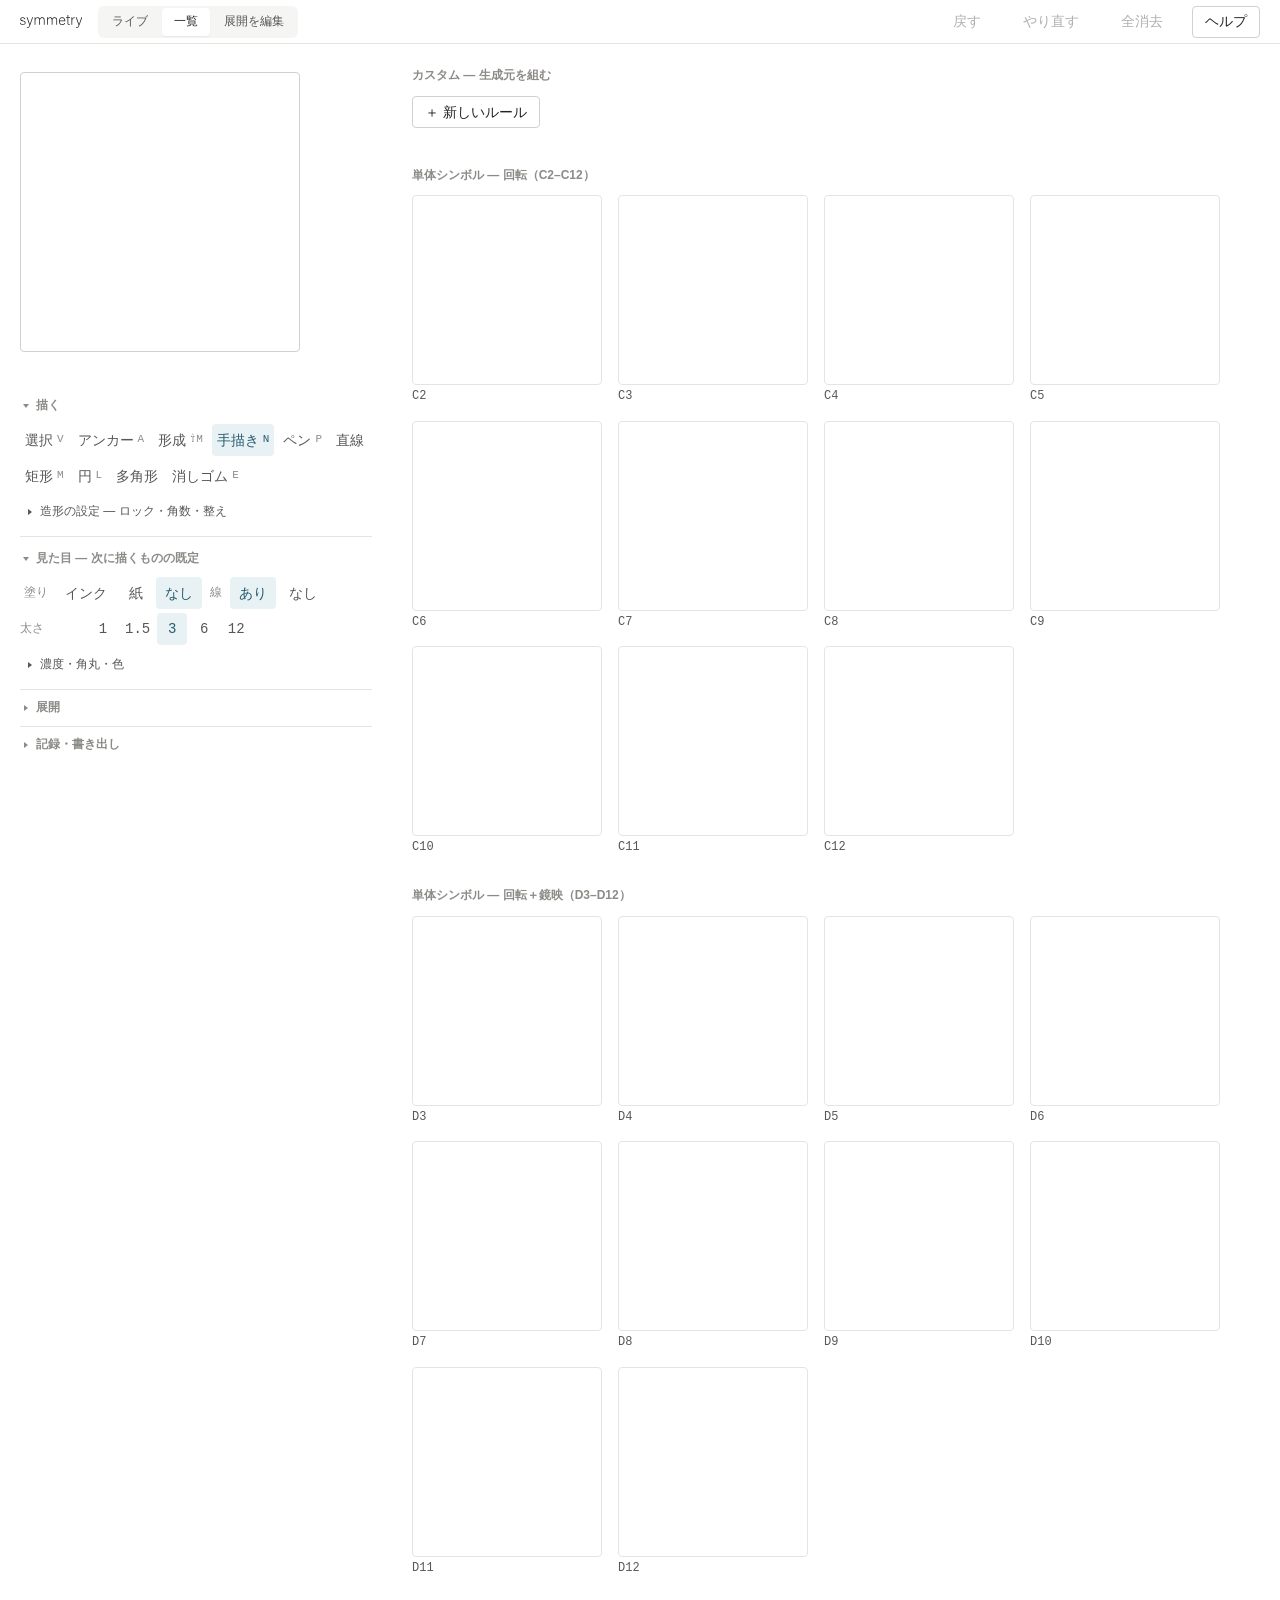
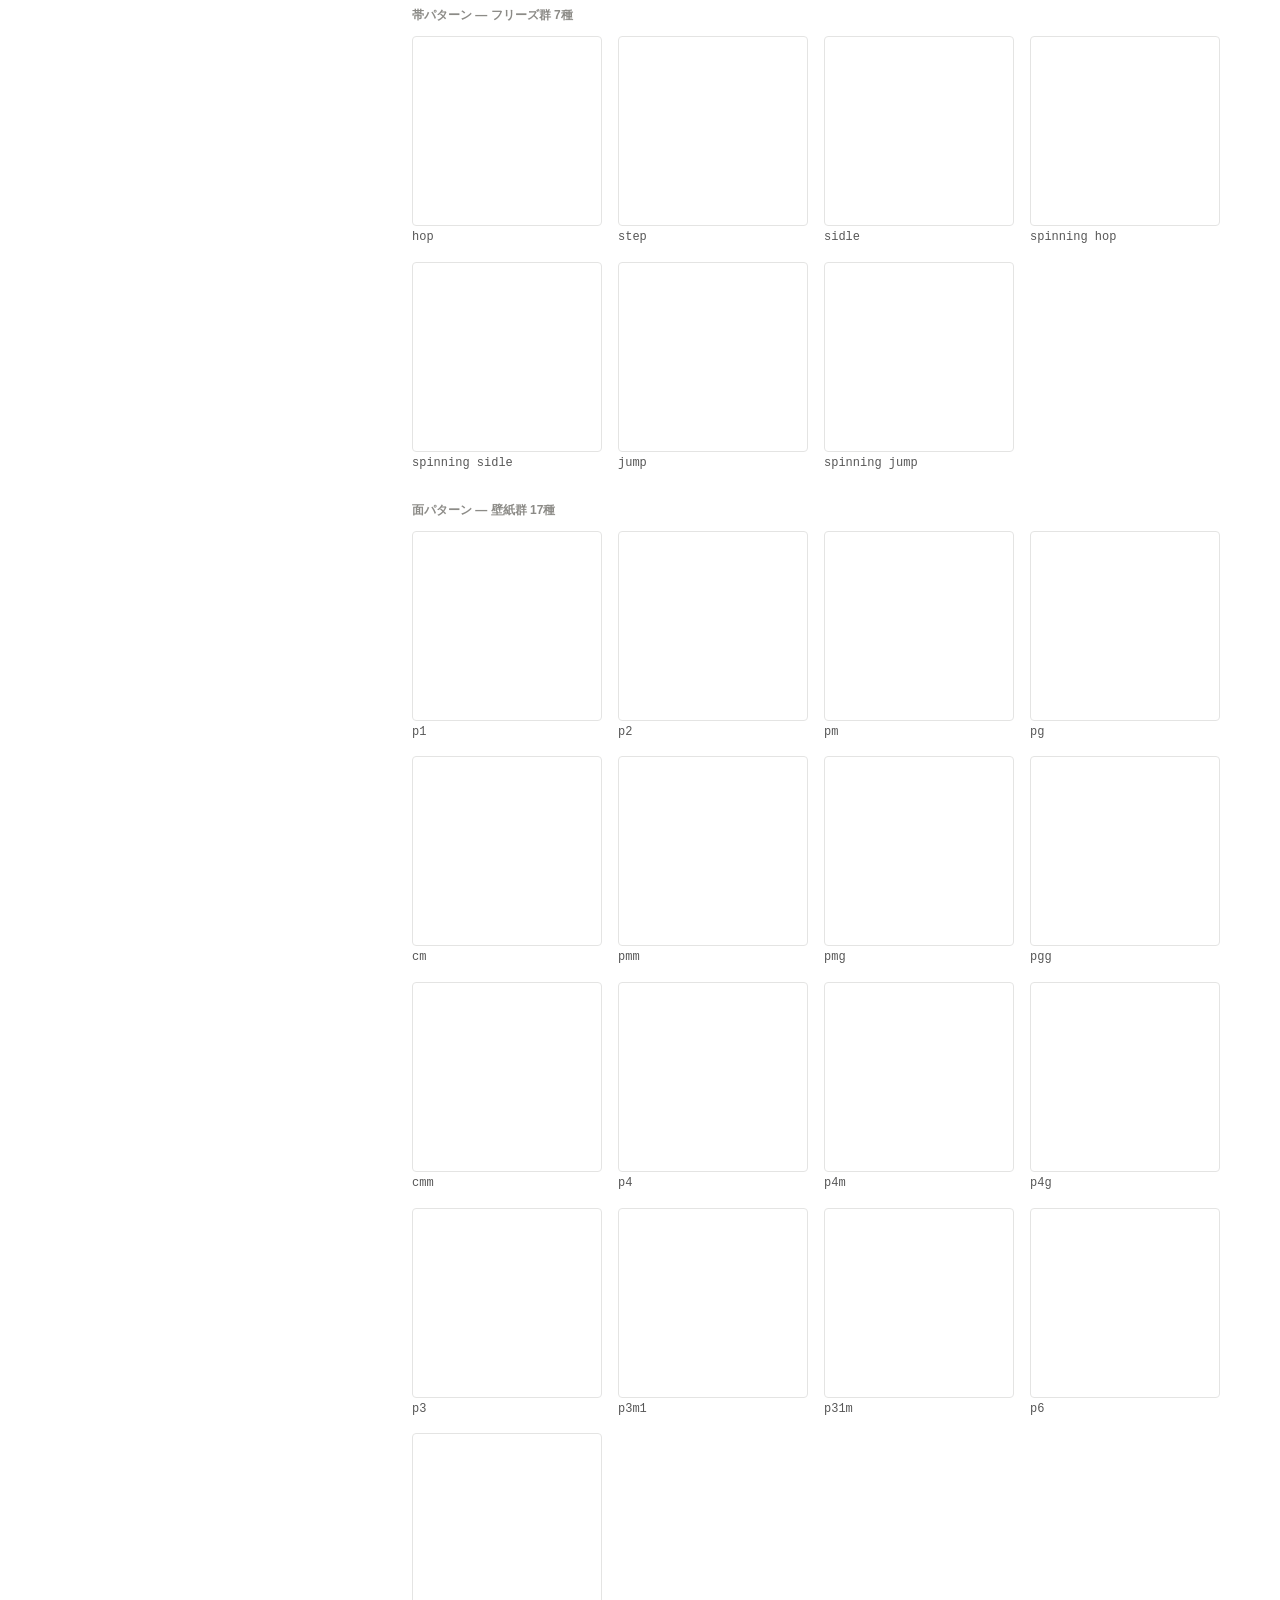
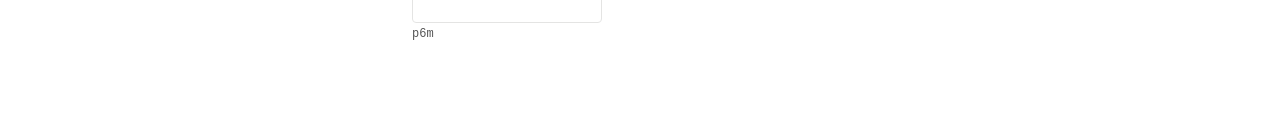
==== symmetry-machine.html @ 3f22d9ee "deploy 2026-08-08-1635" ====
<!doctype html>
<html lang="ja">
<head>
<meta charset="utf-8">
<meta name="viewport" content="width=device-width,initial-scale=1,viewport-fit=cover">
<!-- スマホでホーム画面に追加したとき、アプリのように全画面で開く -->
<meta name="apple-mobile-web-app-capable" content="yes">
<meta name="apple-mobile-web-app-status-bar-style" content="default">
<meta name="apple-mobile-web-app-title" content="symmetry">
<meta name="mobile-web-app-capable" content="yes">
<meta name="theme-color" content="#ffffff">
<title>symmetry machine</title>
<style>
/* =========================================================
   0. デザイントークン（Serendie Design System の考え方に準拠・202_日々-タスク管理 と共有）
      UIクロームは 白/グレー + アクセント1色。**作品の色（ink/paper）とは別レイヤー**で、
      作品色はキャンバスの中だけに存在する（UIと生成物が視覚的に混ざらないようにする）。
      コンポーネント側に生の値（HEX・px）を書かない。
========================================================= */
:root{
  /* --- color: surface --- */
  --color-background:        #ffffff;
  --color-surface-primary:   #ffffff;
  --color-surface-secondary: #f5f5f3;
  --color-surface-tertiary:  #ececea;

  /* --- color: text --- */
  --color-text-primary:   #232322;
  --color-text-secondary: #575757;
  --color-text-muted:     #8c8b87;
  --color-text-disabled:  #b1b0ae;

  /* --- color: border --- */
  --color-border-primary:   #d1d0cd;
  --color-border-secondary: #e4e4e3;
  --color-border-strong:    #8c8b87;

  /* --- color: action / accent（アクセントは「選択されている」の意味だけに使う） --- */
  --color-action-primary:       #232322;
  --color-action-primary-hover: #424242;
  --color-action-primary-text:  #ffffff;
  --color-accent:        #275d72;
  --color-accent-subtle: #e8f1f4;
  --color-negative:      #a64343;
  --color-focus-ring:    #275d72;
  --color-overlay:       rgb(35 35 34 / .32);

  /* --- typography --- */
  --font-sans: Inter, "Noto Sans JP", -apple-system, BlinkMacSystemFont, "Segoe UI", sans-serif;
  --font-mono: "Noto Sans Mono", "SFMono-Regular", Consolas, monospace;
  --font-size-xs:   11px;
  --font-size-sm:   12px;
  --font-size-md:   14px;
  --font-size-base: 16px;
  --font-size-lg:   18px;
  --font-weight-regular: 400;
  --font-weight-medium:  500;
  --font-weight-semibold:600;
  --line-height-ui:   1.3;
  --line-height-body: 1.6;

  /* --- space（4px 基準） --- */
  --space-1:4px; --space-2:8px; --space-3:12px; --space-4:16px;
  --space-5:20px; --space-6:24px; --space-8:32px; --space-10:40px;

  /* --- radius --- */
  --radius-xs:2px; --radius-sm:4px; --radius-md:6px; --radius-lg:8px;

  /* --- border / focus --- */
  --border-width-default:1px;
  --focus-ring-offset:2px;

  /* --- elevation（浮遊要素のみ） --- */
  --shadow-floating: 0 4px 12px rgb(0 0 0 / .08), 0 1px 3px rgb(0 0 0 / .06);

  /* --- motion --- */
  --duration-fast:100ms; --duration-default:160ms;
  --easing: cubic-bezier(.2,0,.2,1);

  /* --- size --- */
  --control-height-sm:28px;
  --control-height-tool:32px;   /* 操作ボタンの基本（ツールUIなので md=36 より密に） */
  --control-height-md:36px;
  --control-height-lg:44px;
  --sidebar-width:360px;
  --pad-size:280px;             /* 描画パッドの論理サイズ（app.js の PAD_W と一致させる） */
  --label-col:56px;             /* パネルのラベル列 */

  /* --- 作品の色（UIではない。ユーザが選ぶ出力の色） --- */
  --art-ink:   #0044cc;
  --art-paper: #ffffff;
}

/* =========================================================
   1. base
========================================================= */
*{ box-sizing:border-box; }
html,body{ margin:0; padding:0; }
/* スマホ実機タッチ: バウンス/引っ張り更新を抑制・タップのグレー点滅を消す・タップでの文字選択を防ぐ */
html,body{ overscroll-behavior:none; }
body{
  background:var(--color-background);
  color:var(--color-text-primary);
  font-family:var(--font-sans);
  font-size:var(--font-size-md);
  line-height:var(--line-height-ui);
  -webkit-font-smoothing:antialiased;
  -webkit-user-select:none; user-select:none; -webkit-tap-highlight-color:transparent;
}
/* ダブルタップズーム/300ms遅延の抑制（パッドは touch-action:none） */
button, label.btn, input[type=range]{ touch-action:manipulation; }
:focus-visible{ outline:2px solid var(--color-focus-ring); outline-offset:var(--focus-ring-offset); }
@media (prefers-reduced-motion: reduce){ *{ transition:none !important; animation:none !important; } }

/* =========================================================
   2. app bar（ブランド + モード + ヘルプ）
========================================================= */
.appbar{
  display:flex; align-items:center; gap:var(--space-4);
  height:var(--control-height-lg); padding:0 var(--space-5);
  border-bottom:var(--border-width-default) solid var(--color-border-secondary);
  background:var(--color-surface-primary);
  position:sticky; top:0; z-index:20;
}
/* ロゴタイプ（インラインSVG・currentColorで着色。高さだけ決めて幅はviewBox比） */
.brand{ display:inline-flex; align-items:center; color:var(--color-text-primary); flex:none; }
.brand svg{ height:13px; width:auto; fill:currentColor; display:block; }
.appbar .spacer{ flex:1; }

/* セグメンテッドコントロール（モード切替） */
.seg{
  display:inline-flex; padding:2px; gap:2px;
  background:var(--color-surface-secondary); border-radius:var(--radius-md);
}
.seg button{
  height:var(--control-height-sm); padding:0 var(--space-3);
  border:none; border-radius:var(--radius-sm); background:transparent;
  color:var(--color-text-secondary);
  font:var(--font-weight-medium) var(--font-size-sm)/var(--line-height-ui) var(--font-sans);
  cursor:pointer;
  transition:background var(--duration-fast) var(--easing), color var(--duration-fast) var(--easing);
}
.seg button:hover{ color:var(--color-text-primary); }
.seg button.on{
  background:var(--color-surface-primary); color:var(--color-text-primary);
  box-shadow:0 1px 2px rgb(0 0 0 / .06);
}

/* アプリバーの操作（戻す・やり直す・全消去）。狭い画面ほど重要になるので常設する */
.barAct{ height:var(--control-height-sm); padding:0 var(--space-3); flex:none; }
.barAct:disabled{ color:var(--color-text-disabled); }

/* =========================================================
   3. layout（左：作業パネル / 右：展開。左揃え・中央寄せしない）
========================================================= */
#layout{
  display:flex; gap:var(--space-8); align-items:flex-start;
  padding:var(--space-6) var(--space-5) var(--space-10);
}
#padCol{
  width:var(--sidebar-width); flex:none;
  position:sticky; top:calc(var(--control-height-lg) + var(--space-6));
  max-height:calc(100vh - var(--control-height-lg) - var(--space-8));
  max-height:calc(100dvh - var(--control-height-lg) - var(--space-8));
  overflow-y:auto; overscroll-behavior:contain;
  padding-right:var(--space-2);
}
/* 造形の固定: #padCol は列内スクロールなので、その中で pad を上に貼り付ける。
   パネルをどれだけ送っても、描いている手元（と状態表示）は常に見えている */
.padStick{
  position:sticky; top:0; z-index:2;
  background:var(--color-background);
  padding:var(--space-1) 0 var(--space-2);   /* 上下に地を持たせて、送った中身が縁から透けないように */
}
#pad{
  width:var(--pad-size); height:var(--pad-size);
  border:var(--border-width-default) solid var(--color-border-primary);
  border-radius:var(--radius-sm);
  touch-action:none; cursor:crosshair; display:block;
  background:var(--art-paper);
}
/* 造形ロック中: 触れないことを枠と地の色で示す（アイコンや帯を足さずに状態を伝える） */
body.pad-locked #pad{ border-style:dashed; border-color:var(--color-border-strong); cursor:not-allowed; }
body.pad-locked #padCol .grp:first-child{ background:var(--color-surface-secondary); border-radius:var(--radius-sm); }
#stateHint{
  min-height:calc(var(--font-size-sm) * var(--line-height-ui));
  margin-top:var(--space-2);
  font-size:var(--font-size-sm); color:var(--color-text-secondary);
  transition:color var(--duration-fast) var(--easing);
}
/* 消えたヒントはクリックで読み返せる（新しい要素は足さず、この行自体をクリック対象にする） */
#stateHint.replay{ cursor:pointer; }
#stateHint.replay:hover{ color:var(--color-text-primary); }

/* =========================================================
   4. panel（グループ = 見出し + 行。行 = ラベル列 + 内容列）
      「全部を線で囲まない」。グループの区切りは余白と髪線1本だけ。

      セクションは **畳めるグループ（details）** で、見出し(summary)＝入口。
      閉じていても入口は必ず残るので、1280×800 でも全セクションが視野に入る。
      （7つを開いたまま縦に積んでいた頃は、起動時にパネルの54%が画面外にあり、
       いちばん下の「記録」「書き出し」には存在に気付けなかった。2026-08-08 改訂）
========================================================= */
#panel{ margin-top:var(--space-2); }
.grp{ padding:var(--space-2) 0; border-top:var(--border-width-default) solid var(--color-border-secondary); }
.grp:first-child{ border-top:none; padding-top:0; }
.grp:last-child{ padding-bottom:0; }
details.grp:not([open]){ padding:var(--space-1) 0; }
.grpHd{
  margin:0 0 var(--space-3);
  font-size:var(--font-size-sm); font-weight:var(--font-weight-semibold);
  color:var(--color-text-muted);
}
/* 見出しが入口を兼ねる。三角の作りは details.sub と同じ（同じ操作は同じ形にする） */
summary.grpHd{
  display:flex; align-items:center; gap:var(--space-2);
  height:var(--control-height-sm); margin:0; padding:0 var(--space-1);
  list-style:none; cursor:pointer; border-radius:var(--radius-sm);
}
summary.grpHd::-webkit-details-marker{ display:none; }
summary.grpHd:hover{ background:var(--color-surface-secondary); color:var(--color-text-primary); }
summary.grpHd::before{
  content:""; width:0; height:0; flex:none;
  border-left:4px solid currentColor; border-top:3px solid transparent; border-bottom:3px solid transparent;
  transition:transform var(--duration-fast) var(--easing);
}
details.grp[open] > summary.grpHd{ margin-bottom:var(--space-1); }
details.grp[open] > summary.grpHd::before{ transform:rotate(90deg); }

.prow{ display:grid; grid-template-columns:var(--label-col) minmax(0,1fr); column-gap:var(--space-3); align-items:start; }
.prow + .prow{ margin-top:var(--space-1); }
/* ラベル列を持たない全幅行（道具箱・スタイルのコントロールバーのように「一塊で読む」もの）。
   同じ中身でも 292px→352px になるので、ツールは3行から2行に収まる */
.prow.full{ grid-template-columns:minmax(0,1fr); }
/* 道具箱だけは左右の余白を1段詰める（10個が2行に収まる／3行だと下のセクションを押し出す）。
   タップ領域が要る900px未満では元の余白に戻す（下のレスポンシブ節） */
#grpDraw > .prow.full > .pbody > button{ padding:0 var(--space-1); }
/* 書き出しの3行だけを束ねる入れ物（ライブモードで隠す単位。display:block で出し入れするので
   grid の .prow そのものには付けない） */
.exportRow{ margin-top:var(--space-1); }
.plbl{
  font-size:var(--font-size-sm); color:var(--color-text-muted);
  padding-top:calc((var(--control-height-tool) - var(--font-size-md)) / 2 - 1px);
}
/* 行の高さを操作ボタンに揃える（スライダーだけの行でもラベルと縦位置が合う） */
.pbody{ display:flex; flex-wrap:wrap; align-items:center; gap:var(--space-1); min-width:0; min-height:var(--control-height-tool); }
.lbl{ font-size:var(--font-size-sm); color:var(--color-text-muted); padding:0 var(--space-1); }

/* =========================================================
   5. button（Ghost 基本 / Secondary 枠あり / Danger / Toggle）
      操作ボタンが多いUIなので既定は Ghost。囲まず、hover の背景で触れることを示す。
========================================================= */
button, label.btn, a.btn{
  display:inline-flex; align-items:center; justify-content:center; gap:var(--space-1);
  height:var(--control-height-tool); padding:0 var(--space-2);
  border:var(--border-width-default) solid transparent; border-radius:var(--radius-sm);
  background:transparent; color:var(--color-text-primary);
  font:var(--font-weight-regular) var(--font-size-md)/var(--line-height-ui) var(--font-sans);
  text-decoration:none; cursor:pointer; white-space:nowrap;
  transition:background var(--duration-fast) var(--easing), color var(--duration-fast) var(--easing);
}
button:hover, label.btn:hover, a.btn:hover{ background:var(--color-surface-secondary); }
button:active, label.btn:active{ background:var(--color-surface-tertiary); }
button:disabled{ color:var(--color-text-disabled); cursor:default; background:transparent; }

/* Secondary: 枠つき（書き出しなど「区切りのある操作」） */
.btn-2nd{ border-color:var(--color-border-primary); padding:0 var(--space-3); }
.btn-2nd:hover{ border-color:var(--color-border-strong); background:var(--color-surface-secondary); }

/* Danger: 削除系 */
.btn-danger{ color:var(--color-negative); }
.btn-danger:hover{ background:#fbf0f0; }

/* Toggle: 選択されている状態だけがアクセント色を持つ */
.tg{ color:var(--color-text-secondary); }
.tg:hover{ color:var(--color-text-primary); }
.tg.on{
  background:var(--color-accent-subtle); color:var(--color-accent);
  font-weight:var(--font-weight-medium);
}
/* 「今は効かない」= 押せるが理由をヒントで出す（disabled にはしない＝理由が伝わらないため） */
button.dis{ color:var(--color-text-disabled); }
button.dis:hover{ color:var(--color-text-secondary); background:var(--color-surface-secondary); }

/* ショートカット併記 */
.key{
  font-family:var(--font-mono); font-size:var(--font-size-xs);
  color:var(--color-text-muted); font-weight:var(--font-weight-regular);
}
button.on .key{ color:var(--color-accent); }

/* =========================================================
   6. disclosure（役割ごとに畳む。開閉状態は prefs に保存）
========================================================= */
details.sub{ width:100%; }
details.sub > summary{
  display:flex; align-items:center; gap:var(--space-2);
  height:var(--control-height-tool); padding:0 var(--space-2);
  list-style:none; cursor:pointer; border-radius:var(--radius-sm);
  font-size:var(--font-size-sm); color:var(--color-text-secondary);
}
details.sub > summary::-webkit-details-marker{ display:none; }
details.sub > summary:hover{ background:var(--color-surface-secondary); color:var(--color-text-primary); }
details.sub > summary::before{
  content:""; width:0; height:0; flex:none;
  border-left:4px solid currentColor; border-top:3px solid transparent; border-bottom:3px solid transparent;
  transition:transform var(--duration-fast) var(--easing);
}
details.sub[open] > summary::before{ transform:rotate(90deg); }
details.sub > .subBody{
  display:flex; flex-wrap:wrap; align-items:center; gap:var(--space-1);
  padding:var(--space-1) 0 var(--space-2) var(--space-4);
}
/* 畳んだ中身が「ラベル列つきの行」のとき（角数・整え・濃度・角丸…）。
   ボタンの並びと違って値の種類が違うので、パネル本体と同じ文法のまま畳む */
details.sub > .subBody.rows{ display:block; }

/* コンテキスト行（選択中・ペン進行中だけ出す） */
#penbar, #editbar{ display:none; }
body.penning #penbar{ display:block; }
body.editing #editbar{ display:block; }
#selCount{ font-family:var(--font-mono); color:var(--color-text-secondary); }

/* =========================================================
   7. form controls
========================================================= */
input[type=range]{
  -webkit-appearance:none; appearance:none;
  width:120px; height:2px; margin:0;
  background:var(--color-border-primary); border-radius:var(--radius-xs);
  vertical-align:middle; cursor:pointer;
}
input[type=range]::-webkit-slider-thumb{
  -webkit-appearance:none; appearance:none;
  width:14px; height:14px; border:none; border-radius:var(--radius-xs);
  background:var(--color-action-primary);
}
input[type=range]::-moz-range-thumb{
  width:14px; height:14px; border:none; border-radius:var(--radius-xs);
  background:var(--color-action-primary);
}
input[type=range]:focus-visible{ outline:2px solid var(--color-focus-ring); outline-offset:var(--focus-ring-offset); }
input[type=color]{
  -webkit-appearance:none; appearance:none;
  width:32px; height:var(--control-height-tool); padding:0;
  border:var(--border-width-default) solid var(--color-border-primary);
  border-radius:var(--radius-sm); background:none; cursor:pointer; vertical-align:middle;
}
input[type=color]::-webkit-color-swatch-wrapper{ padding:2px; }
input[type=color]::-webkit-color-swatch{ border:none; border-radius:var(--radius-xs); }
input[type=color]::-moz-color-swatch{ border:none; border-radius:var(--radius-xs); }
#file, #jsonIn{ display:none; }

/* 角数のステッパー */
#sidesWrap{ display:inline-flex; align-items:center; gap:0; opacity:.4; }
body.tool-poly #sidesWrap{ opacity:1; }
#sidesVal{ font-family:var(--font-mono); font-size:var(--font-size-md); min-width:20px; text-align:center; }

/* 数値チップ（太さ・濃度・角丸・輪郭の距離）＝量子化された入力の美学 */
#wChips, #aChips, #rChips{ display:inline-flex; gap:2px; }
#wChips button, #aChips button, #rChips button, .numChip{
  font-family:var(--font-mono); min-width:30px; padding:0 var(--space-1);
}

/* =========================================================
   8. 展開一覧（メイン）
========================================================= */
#results, #live, #edit{ flex:1; min-width:0; }
.grpTitle{
  margin:0 0 var(--space-3);
  font-size:var(--font-size-sm); font-weight:var(--font-weight-semibold);
  color:var(--color-text-muted);
}
.grpTitle + .grpTitle{ margin-top:var(--space-6); }
.row{ display:flex; flex-wrap:wrap; gap:var(--space-4); margin-bottom:var(--space-8); }
.tools{ display:flex; flex-wrap:wrap; align-items:center; gap:var(--space-1); margin-bottom:var(--space-2); }

.sw{ position:relative; cursor:pointer; }
.sw canvas{
  display:block; width:190px; height:190px;
  border:var(--border-width-default) solid var(--color-border-secondary);
  border-radius:var(--radius-sm); background:var(--art-paper);
  transition:border-color var(--duration-fast) var(--easing);
}
.sw:hover canvas{ border-color:var(--color-border-primary); }
.sw .lb{
  margin-top:var(--space-1);
  font-family:var(--font-mono); font-size:var(--font-size-sm);
  color:var(--color-text-secondary); text-align:left;
}
.sw.sel canvas{ border-color:var(--color-accent); box-shadow:0 0 0 1px var(--color-accent); }
.sw.sel .lb{ color:var(--color-accent); font-weight:var(--font-weight-medium); }
.sw .swDel, .sw .swEdit{
  position:absolute; top:var(--space-1); height:var(--control-height-sm); min-width:var(--control-height-sm);
  padding:0; color:var(--color-text-muted); font-size:var(--font-size-sm);
  background:var(--color-surface-primary); border-radius:var(--radius-sm); opacity:0;
  transition:opacity var(--duration-fast) var(--easing);
}
.sw .swDel{ right:var(--space-1); }
.sw .swEdit{ right:calc(var(--space-1) + var(--control-height-sm) + 2px); }
.sw:hover .swDel, .sw:hover .swEdit, .sw .swDel:focus-visible, .sw .swEdit:focus-visible{ opacity:1; }
.sw .swDel:hover, .sw .swEdit:hover{ color:var(--color-text-primary); background:var(--color-surface-secondary); }

/* カスタム群ビルダー */
#cgPanel{
  margin-bottom:var(--space-6); padding:var(--space-4);
  border:var(--border-width-default) solid var(--color-border-secondary);
  border-radius:var(--radius-md); background:var(--color-surface-secondary);
  max-width:520px;
}
.genChip{
  display:inline-flex; align-items:center; gap:2px;
  height:var(--control-height-md); padding:0 var(--space-1);
  border:var(--border-width-default) solid var(--color-border-primary);
  border-radius:var(--radius-sm); background:var(--color-surface-primary);
  font-size:var(--font-size-sm);
}
.genChip button{ height:var(--control-height-sm); min-width:24px; padding:0; font-size:var(--font-size-sm); }
.genChip > span{ padding:0 2px; font-family:var(--font-mono); color:var(--color-text-primary); }
.genChip > span.lbl{ font-family:var(--font-sans); }
#cgPreview{
  display:block; margin:var(--space-3) 0 var(--space-2);
  border:var(--border-width-default) solid var(--color-border-secondary);
  border-radius:var(--radius-sm); background:var(--art-paper);
}
#cgInfo{ font-family:var(--font-mono); font-size:var(--font-size-sm); color:var(--color-text-secondary); }

.hint{
  margin-top:var(--space-2); max-width:560px;
  font-size:var(--font-size-sm); line-height:var(--line-height-body); color:var(--color-text-muted);
}

/* ライブ / 編集 */
#livePanel{ display:flex; flex-wrap:wrap; gap:var(--space-4); align-items:flex-start; }
#livePanel canvas{
  display:block; max-width:100%; height:auto;
  border:var(--border-width-default) solid var(--color-border-secondary);
  border-radius:var(--radius-sm); background:var(--art-paper);
}
#livePanel .lb{
  margin-top:var(--space-1);
  font-family:var(--font-mono); font-size:var(--font-size-sm); color:var(--color-text-secondary);
}
#liveHint{ margin-top:var(--space-4); font-size:var(--font-size-sm); color:var(--color-text-muted); }
#editCv{
  display:block; max-width:100%;
  border:var(--border-width-default) solid var(--color-border-primary);
  border-radius:var(--radius-sm); background:var(--art-paper);
  touch-action:none; cursor:crosshair;
}
/* 展開ビューの主ツール（選択／アンカー／形成）。ツール別の設定は選択中の1つだけ出す */
#editToolSeg button{ height:var(--control-height-md); padding:0 var(--space-4); }
#editToolSeg .key{ margin-left:var(--space-2); opacity:.65; }
.etSpacer{ flex:1; }
.etOpt{ display:none; }
.etOpt.on{ display:flex; }
/* 「いま何ができるか」の1行。ヒント(.hint)より手前・強めに置く＝読まれないと道具が使えない情報 */
.etHow{
  font-size:var(--font-size-sm); line-height:var(--line-height-ui);
  color:var(--color-text-secondary); padding:0 var(--space-1);
}
#etSnapWrap{ margin-bottom:var(--space-3); max-width:560px; }

/* モード出し分け */
#live, #edit{ display:none; }
body.mode-grid #results{ display:block; }
body.mode-live #live{ display:block; }
body.mode-live #results{ display:none; }
body.mode-edit #edit{ display:block; }
body.mode-edit #results, body.mode-edit #live{ display:none; }
body.mode-live .exportRow{ display:none; }   /* ライブ=遊ぶモードでは書き出しを隠す */

/* PC（広い画面）: ライブでも一覧を右に併置（pad | live | grid） */
@media (min-width:1280px){
  body.mode-live #results{ display:block; order:2; }
  body.mode-live #live{ order:1; }
  body.mode-live .exportRow{ display:block; }
}

/* =========================================================
   9. ヘルプ（浮遊要素なので影を持つ唯一の場所）
========================================================= */
#cheat{
  position:fixed; right:var(--space-5); bottom:var(--space-5); z-index:30;
  width:min(560px, calc(100vw - var(--space-8)));
  max-height:min(70vh, 640px); overflow-y:auto;
  padding:calc(var(--space-5) + var(--control-height-sm)) var(--space-5) var(--space-5);
  border:var(--border-width-default) solid var(--color-border-secondary);
  border-radius:var(--radius-lg); background:var(--color-surface-primary);
  box-shadow:var(--shadow-floating);
  font-size:var(--font-size-sm); line-height:var(--line-height-body);
  color:var(--color-text-secondary); white-space:pre-line;
  -webkit-user-select:text; user-select:text;
}
#cheat[hidden]{ display:none; }
#cheatClose{ position:absolute; top:var(--space-2); right:var(--space-2); }

/* =========================================================
   10. レスポンシブ（縮小ではなく構造を変える。タップ領域44px以上）
========================================================= */
@media (max-width:900px){
  /* アプリバーは「モード + ヘルプ」だけに絞る（ブランドはアプリ内では不要） */
  .appbar{ padding:0 var(--space-3); gap:var(--space-2); }
  .brand{ display:none; }
  .seg button{ padding:0 var(--space-2); }
  #layout{ flex-direction:column; gap:var(--space-6); padding:var(--space-4); }
  #padCol{
    width:100%; position:static; max-height:none; overflow:visible; padding-right:0;
  }
  /* 縦積みでは「いま見ているもの」を先頭に置き、**貼り付けて常に見える**ようにする。
     編集している当のものが、パネルを送ると画面外に消える——を作らない */
  #layout{ display:flex; flex-direction:column; }
  body.mode-edit #edit,
  body.mode-live #live{ order:-1; }
  /* **編集しているものは常に画面にある**。sticky では #edit の底で止まってしまうので、
     縦積みでは画面に固定する。帯に入れるのは「ツール行＋いまのツールの設定＋展開」だけで、
     吸着の詳細と長い説明は畳む（帯が厚いとかえって編集できない）。
     帯の高さは中身で変わるので JS が --sp-edit-h に測って入れ、その分だけ本文を下げる */
  body.mode-edit #edit{
    position:fixed; top:var(--control-height-lg); left:0; right:0; z-index:10;
    display:flex; flex-direction:column; align-items:flex-start;
    padding:var(--space-1) var(--space-3) var(--space-2);
    background:var(--color-background);
    border-bottom:var(--border-width-default) solid var(--color-border-secondary);
  }
  body.mode-edit #edit > .grpTitle,
  body.mode-edit #etSnapWrap,
  body.mode-edit #editHint,
  body.mode-edit .etHow{ display:none; }
  body.mode-edit #layout{ padding-top:var(--sp-edit-h, 420px); }
  /* 狭い画面ではブランドを畳んで、戻す・全消去のための幅をあける。
     やり直すは左パネルの「記録」に残るので、ここでは落とす（間違えたら戻すだけで足りる） */
  .appbar{ gap:var(--space-1); padding:0 var(--space-2); }
  .barAct{ height:var(--control-height-md); padding:0 var(--space-2); font-size:var(--font-size-sm); }
  #barRedo{ display:none; }
  .seg button{ padding:0 var(--space-2); font-size:var(--font-size-sm); }
  .padStick{ position:static; }   /* 縦積みではパッドが画面の大半を占めるので貼り付けない */
  #pad{ width:min(92vw, 460px); height:min(92vw, 460px); }
  #editCv{ max-width:86vw; }
  button, label.btn, a.btn{ height:var(--control-height-lg); padding:0 var(--space-3); }
  details.sub > summary{ height:var(--control-height-lg); }
  summary.grpHd{ height:var(--control-height-lg); }   /* セクションの入口もタップ領域44px */
  #grpDraw > .prow.full > .pbody > button{ padding:0 var(--space-3); }   /* 密度より指を優先 */
  .seg button{ height:var(--control-height-md); }
  .prow{ grid-template-columns:1fr; }
  .plbl{ padding-top:0; margin-bottom:var(--space-1); }
  input[type=range]{ height:4px; width:min(60vw,220px); }
  input[type=range]::-webkit-slider-thumb{ width:22px; height:22px; }
  input[type=range]::-moz-range-thumb{ width:22px; height:22px; }
  input[type=color]{ height:var(--control-height-lg); width:44px; }
  .sw canvas{ width:min(43vw,190px); height:min(43vw,190px); }
  .sw .swDel, .sw .swEdit{ opacity:1; }   /* hoverが無い端末では常時表示 */
  #cheat{ left:var(--space-3); right:var(--space-3); bottom:var(--space-3); width:auto; }
}
</style>
</head>
<body>

<header class="appbar">
  <!-- ロゴタイプ（assets/logotype.svg をインライン化＝単一HTMLビルドでも消えない）。色は currentColor -->
  <span class="brand" role="img" aria-label="symmetry machine">
    <svg viewBox="0 0 49.74 10.39" xmlns="http://www.w3.org/2000/svg" focusable="false" aria-hidden="true">
      <path d="M.63,6.22c.2.77.76,1.24,1.69,1.24,1.06,0,1.49-.49,1.49-1.15s-.29-1.01-1.62-1.33c-1.56-.37-1.94-.85-1.94-1.64s.62-1.59,1.99-1.59,2.02.83,2.11,1.68h-.62c-.11-.5-.5-1.12-1.51-1.12s-1.33.5-1.33.98c0,.54.29.82,1.46,1.1,1.71.41,2.12.97,2.12,1.87,0,1.08-.89,1.76-2.16,1.76-1.38,0-2.15-.72-2.31-1.8h.63Z"/>
      <path d="M5.96,1.87c1.2,3.4,1.73,4.82,1.93,5.47h.01c.24-.73.71-2.12,1.87-5.47h.65l-2.26,6.35c-.64,1.78-1.07,2.17-2.16,2.17-.21,0-.36-.01-.55-.04v-.62c.18.02.35.04.54.04.85,0,1.13-.41,1.57-1.63L5.28,1.87h.68Z"/>
      <path d="M11.69,3.42c0-.52,0-1.08-.01-1.55h.61c.01.19.04.71.02,1.05.25-.6.8-1.2,1.8-1.2.84,0,1.49.42,1.73,1.17.3-.62.9-1.17,1.96-1.17.94,0,1.88.53,1.88,2.19v3.95h-.62v-3.88c0-.8-.29-1.67-1.39-1.67s-1.67.92-1.67,2.09v3.46h-.62v-3.86c0-.86-.25-1.68-1.36-1.68s-1.71,1.02-1.71,2.24v3.3h-.62V3.42Z"/>
      <path d="M21.65,3.42c0-.52,0-1.08-.01-1.55h.61c.01.19.04.71.03,1.05.25-.6.8-1.2,1.8-1.2.84,0,1.49.42,1.73,1.17.3-.62.9-1.17,1.96-1.17.94,0,1.88.53,1.88,2.19v3.95h-.62v-3.88c0-.8-.29-1.67-1.39-1.67s-1.67.92-1.67,2.09v3.46h-.62v-3.86c0-.86-.25-1.68-1.36-1.68s-1.71,1.02-1.71,2.24v3.3h-.62V3.42Z"/>
      <path d="M31.76,4.94c.01,1.54.78,2.5,1.93,2.5s1.5-.64,1.71-1.13h.65c-.25.79-.9,1.7-2.38,1.7-1.84,0-2.54-1.57-2.54-3.1,0-1.73.85-3.19,2.62-3.19s2.44,1.58,2.44,2.72c0,.17,0,.33-.01.49h-4.4ZM35.53,4.4c-.01-1.18-.65-2.1-1.81-2.1-1.24,0-1.79.85-1.92,2.1h3.73Z"/>
      <path d="M36.84,1.87h1.12V0h.62v1.87h1.43v.57h-1.43v3.88c0,.67.14,1.06.72,1.06.18,0,.43-.01.61-.07v.54c-.2.08-.49.11-.74.11-.78,0-1.21-.39-1.21-1.35V2.45h-1.12v-.57Z"/>
      <path d="M41.12,3.5c0-1.01-.01-1.44-.01-1.63h.61c.01.18.02.58.02,1.33.35-.9,1.1-1.43,2.09-1.47v.66c-1.25.08-2.09.94-2.09,2.38v3.11h-.62V3.5Z"/>
      <path d="M45.27,1.87c1.2,3.4,1.73,4.82,1.93,5.47h.01c.24-.73.71-2.12,1.87-5.47h.65l-2.26,6.35c-.63,1.78-1.07,2.17-2.16,2.17-.22,0-.36-.01-.55-.04v-.62c.18.02.35.04.54.04.85,0,1.13-.41,1.57-1.63l-2.29-6.26h.68Z"/>
    </svg>
  </span>
  <nav class="seg" id="modebar" aria-label="モード">
    <button id="modeLive">ライブ</button>
    <button id="modeGrid">一覧</button>
    <button id="modeEdit">展開を編集</button>
  </nav>
  <span class="spacer"></span>
  <!-- 取り消しと全消去は「手が届く場所」に置く。左パネルの最下部（1400px下）では実質存在しないのと同じで、
       とくにスマホでは唯一の窓口になる。アプリバーは sticky なのでスクロールしても追従する -->
  <button id="barUndo" class="barAct" title="ひとつ戻す（⌘Z）">戻す</button>
  <button id="barRedo" class="barAct" title="やり直す（⌘⇧Z）">やり直す</button>
  <button id="barClear" class="barAct btn-danger" title="ぜんぶ消す（⌘Zで戻せます）">全消去</button>
  <button id="helpBtn" class="btn-2nd">ヘルプ</button>
</header>

<div id="layout">
  <aside id="padCol">
    <!-- 造形（パッド）は列内スクロールでも上に貼り付ける＝パネルを送っても手元が見えたまま -->
    <div class="padStick">
      <canvas id="pad"></canvas>
      <div id="stateHint"></div>
    </div>

    <div id="panel">

      <!-- ============ 描く（起動時は開いている） ============ -->
      <details class="grp" id="grpDraw" open>
        <summary class="grpHd">描く</summary>
        <!-- 道具箱は一塊で読むものなのでラベル列を持たない（全幅なら3行→2行に収まる） -->
        <div class="prow full">
          <div class="pbody">
            <button class="tg" id="tMove">選択<span class="key">V</span></button>
            <button class="tg" id="tAnchor">アンカー<span class="key">A</span></button>
            <button class="tg" id="tForm">形成<span class="key">⇧M</span></button>
            <button class="tg" id="tFree">手描き<span class="key">N</span></button>
            <button class="tg" id="tPen">ペン<span class="key">P</span></button>
            <button class="tg" id="tLine">直線</button>
            <button class="tg" id="tRect">矩形<span class="key">M</span></button>
            <button class="tg" id="tEllipse">円<span class="key">L</span></button>
            <button class="tg" id="tPoly">多角形</button>
            <button class="tg" id="tErase">消しゴム<span class="key">E</span></button>
          </div>
        </div>
        <div class="prow full">
          <div class="pbody">
            <details class="sub" id="subDrawOpt">
              <summary>造形の設定 — ロック・角数・整え</summary>
              <div class="subBody rows">
                <div class="prow">
                  <span class="plbl">造形</span>
                  <div class="pbody">
                    <button class="tg" id="padLock">ロック</button>
                    <span class="lbl">展開だけを触りたいときに</span>
                  </div>
                </div>
                <div class="prow">
                  <span class="plbl">角数</span>
                  <div class="pbody">
                    <span id="sidesWrap"><button id="sidesDown">−</button><span id="sidesVal">6</span><button id="sidesUp">＋</button></span>
                    <span class="lbl">多角形ツールのとき</span>
                  </div>
                </div>
                <div class="prow">
                  <span class="plbl">整え</span>
                  <div class="pbody">
                    <input type="range" id="tidyRange" min="0" max="16" step="0.5" value="0"
                           title="手描き線をシンプルなパスに整える（raw座標は変えない）">
                  </div>
                </div>
              </div>
            </details>
          </div>
        </div>
      </details>

      <!-- ============ 見た目（起動時は開いている） ============
           常設の2つ（描く・見た目）を上に固めて、出たり消えたりする文脈パネル（ペン・選択）を下に置く。
           逆にすると、何かを選ぶたびに「見た目」が 250px ほど下へ飛ばされて位置を覚えられない -->
      <details class="grp" id="grpStyle" open>
        <summary class="grpHd" id="styleLbl">見た目</summary>
        <!-- 塗りと線は必ず対で読むので1行にまとめる（イラレのコントロールバーと同じ並び） -->
        <div class="prow full">
          <div class="pbody">
            <span class="lbl">塗り</span>
            <button class="tg" id="fillInk">インク</button>
            <button class="tg" id="fillPaper">紙</button>
            <button class="tg" id="fillNone">なし</button>
            <span class="lbl">線</span>
            <button class="tg" id="strokeOn">あり</button>
            <button class="tg" id="strokeOff">なし</button>
          </div>
        </div>
        <div class="prow">
          <span class="plbl">太さ</span>
          <div class="pbody"><span id="wChips"></span></div>
        </div>
        <div class="prow full">
          <div class="pbody">
            <details class="sub" id="subStyleMore">
              <summary>濃度・角丸・色</summary>
              <div class="subBody rows">
                <div class="prow">
                  <span class="plbl">濃度</span>
                  <div class="pbody"><span id="aChips"></span></div>
                </div>
                <div class="prow">
                  <span class="plbl">角丸</span>
                  <div class="pbody"><span id="rChips"></span></div>
                </div>
                <div class="prow">
                  <span class="plbl">色</span>
                  <div class="pbody">
                    <input type="color" id="inkColor" value="#0044cc" title="線・塗りの色（インク）">
                    <span class="lbl">インク</span>
                    <input type="color" id="paperColor" value="#ffffff" title="地の色（紙）">
                    <span class="lbl">紙</span>
                  </div>
                </div>
              </div>
            </details>
          </div>
        </div>
      </details>

      <!-- ============ ペン（進行中のみ） ============ -->
      <section class="grp" id="penbar">
        <h2 class="grpHd">ペン</h2>
        <div class="prow">
          <span class="plbl"></span>
          <div class="pbody">
            <button id="penClose">閉じて確定</button>
            <button id="penDone">確定</button>
            <button id="penCancel">取消</button>
          </div>
        </div>
      </section>

      <!-- ============ 選択（選択時のみ・よく使う6つ + 役割ごとに畳む） ============ -->
      <section class="grp" id="editbar">
        <h2 class="grpHd">選択<span id="selCount"></span></h2>
        <div class="prow">
          <span class="plbl"></span>
          <div class="pbody">
            <button id="objDup">複製<span class="key">⌘D</span></button>
            <button id="objFront">前面<span class="key">]</span></button>
            <button id="objBack">背面<span class="key">[</span></button>
            <button class="tg" id="objStill">静止</button>
            <button id="objDone">選択を解除</button>
            <button id="objDel" class="btn-danger">削除</button>
          </div>
        </div>
        <div class="prow">
          <span class="plbl"></span>
          <div class="pbody">
            <details class="sub" id="subXform">
              <summary>変形・整列</summary>
              <div class="subBody">
                <button id="rotL">回転−</button>
                <button id="rotR">回転＋<span class="key">R</span></button>
                <button id="scDown">縮小</button>
                <button id="scUp">拡大<span class="key">S</span></button>
                <span class="lbl">整列</span>
                <button id="alL">左</button><button id="alC">中</button><button id="alR">右</button>
                <button id="alT">上</button><button id="alM">中</button><button id="alB">下</button>
                <span class="lbl">等間隔</span>
                <button id="disH">横</button><button id="disV">縦</button>
              </div>
            </details>
            <details class="sub" id="subPath">
              <summary>パスを編む</summary>
              <div class="subBody">
                <button id="objSwap">塗り⇄線<span class="key">⇧X</span></button>
                <button id="objSmooth">なめらかに</button>
                <button id="objSpline" title="点を制御点として扱い、曲線が点を通らなくなる（角が丸まり、動かしても暴れない）">Bスプライン</button>
                <button id="objThin">間引く</button>
                <button id="objClose">パスを閉じる</button>
                <button id="objJoin">つなぐ<span class="key">⌘J</span></button>
                <button id="objCut">アンカーで切る<span class="key">⌘⇧K</span></button>
              </div>
            </details>
            <details class="sub" id="subBool">
              <summary>重なりを演算する</summary>
              <div class="subBody">
                <button id="opUnite">合体</button>
                <button id="opMinus">型抜き</button>
                <button id="opCross">交差</button>
                <button id="opDivide">面に分割</button>
              </div>
            </details>
            <details class="sub" id="subOffset">
              <summary>輪郭をずらす</summary>
              <div class="subBody">
                <button class="tg on" id="ofOut">外へ</button>
                <button class="tg" id="ofIn">内へ</button>
                <span class="lbl">px</span>
                <button class="numChip" id="of2">2</button>
                <button class="numChip" id="of4">4</button>
                <button class="numChip" id="of8">8</button>
                <button class="numChip" id="of16">16</button>
              </div>
            </details>
          </div>
        </div>
      </section>

      <!-- ============ 展開（起動時は畳む。見出しが入口として残る） ============ -->
      <details class="grp" id="grpExpand">
        <summary class="grpHd">展開</summary>
        <div class="prow" id="paramRow">
          <span class="plbl">セル</span>
          <div class="pbody"><input type="range" id="cellRange" min="48" max="120" step="4" value="72"></div>
        </div>
        <div class="prow">
          <span class="plbl">断片</span>
          <div class="pbody"><input type="range" id="scaleRange" min="0.35" max="1" step="0.05" value="0.65"></div>
        </div>
        <div class="prow">
          <span class="plbl">ガイド</span>
          <div class="pbody">
            <button class="tg" id="gOff">なし</button>
            <button class="tg" id="gGrid">格子</button>
            <button class="tg" id="gCircle">同心円</button>
            <button class="tg" id="snapBtn">吸着</button>
          </div>
        </div>
        <div class="prow">
          <span class="plbl">中心</span>
          <div class="pbody">
            <button class="tg" id="tAxis">回転中心を置く</button>
          </div>
        </div>
        <div class="prow">
          <span class="plbl">重なり</span>
          <div class="pbody">
            <button class="tg" id="ovEach">そのまま</button>
            <button class="tg" id="ovMerge">重なりを埋める</button>
            <button class="tg" id="ovPunch">重なりを穴に</button>
          </div>
        </div>
        <div class="prow">
          <span class="plbl">連動</span>
          <div class="pbody">
            <button id="flattenExp">対称を解いて実体にする</button>
            <span class="lbl">形成した結果はそのまま書き出せます。ここを押すのは「手で1つずつ触りたい」ときだけ</span>
          </div>
        </div>
      </details>

      <!-- ============ 記録・書き出し（ドキュメントの出し入れは1セクションに束ねる） ============ -->
      <details class="grp" id="grpIO">
        <summary class="grpHd">記録・書き出し</summary>
        <div class="prow">
          <span class="plbl">履歴</span>
          <div class="pbody">
            <button id="undo">戻す<span class="key">⌘Z</span></button>
            <button id="redo">やり直す</button>
            <button id="clear" class="btn-danger">全消去</button>
          </div>
        </div>
        <div class="prow">
          <span class="plbl">読み書き</span>
          <div class="pbody">
            <label class="btn" for="file">画像・SVGを読む</label>
            <input id="file" type="file" accept="image/*,.svg,image/svg+xml">
            <button id="jsonOut">保存</button>
            <label class="btn" for="jsonIn">読み込む</label>
            <input id="jsonIn" type="file" accept="application/json,.json">
          </div>
        </div>
        <!-- ライブ=遊ぶモードでは書き出しだけを隠す（記録は残す） -->
        <div class="exportRow">
          <div class="prow">
            <span class="plbl">書き出し</span>
            <div class="pbody">
              <button id="saveSvg" class="btn-2nd">SVG</button>
              <button id="savePng" class="btn-2nd">PNG</button>
              <button id="copySvg">コードをコピー</button>
            </div>
          </div>
          <div class="prow">
            <span class="plbl">PNG</span>
            <div class="pbody">
              <button class="tg" id="s2">2x</button>
              <button class="tg" id="s4">4x</button>
              <span class="lbl">背景</span>
              <button class="tg" id="bgWhite">白</button>
              <button class="tg" id="bgClear">透明</button>
              <button id="saveAllPng">全部</button>
            </div>
          </div>
          <div class="prow">
            <span class="plbl">共有</span>
            <div class="pbody">
              <button id="galleryUp">ギャラリーへ投稿</button>
              <a href="gallery.html" class="btn">ギャラリーを見る</a>
            </div>
          </div>
        </div>
      </details>

    </div>
  </aside>

  <main id="results">
    <div class="grpTitle">カスタム — 生成元を組む</div>
    <div class="tools">
      <button id="cgNew" class="btn-2nd">＋ 新しいルール</button>
      <button id="cgUndo" style="display:none" title="直近に削除したルールを戻す">戻す</button>
    </div>
    <div id="cgPanel" style="display:none">
      <div class="tools"><span class="lbl" id="cgTitle"></span></div>
      <div class="tools" id="cgGens"></div>
      <div class="tools">
        <span class="lbl">足す</span>
        <button id="cgAddRot">回転</button>
        <button id="cgAddMirror">鏡映</button>
        <button id="cgAddGlide">映進</button>
        <button id="cgAddTrans">並進</button>
      </div>
      <canvas id="cgPreview"></canvas>
      <div class="tools">
        <button id="cgSave" class="btn-2nd">保存</button>
        <button id="cgCancel">やめる</button>
        <span class="lbl" id="cgInfo"></span>
      </div>
      <div class="hint">回転n・鏡映（軸の角度）・映進（軸の角度＋距離d）・並進（方向＋距離d）を足すと、組み合わせで生まれる全操作（閉包）を自動展開します。回転の「中心」を軸からずらすと、合成が並進になってロゼットが帯や格子に育ちます。dはスワッチ辺との比。保存後は他の群と同じ扱い（選択・ライブ・SVG/PNG・中心の追従）。発散する組も上限600で打ち切って見られます。</div>
    </div>
    <div class="row" id="customs"></div>
    <div class="grpTitle">単体シンボル — 回転（C2–C12）</div>
    <div class="row" id="rosettesC"></div>
    <div class="grpTitle">単体シンボル — 回転＋鏡映（D3–D12）</div>
    <div class="row" id="rosettesD"></div>
    <div class="grpTitle">帯パターン — フリーズ群 7種</div>
    <div class="row" id="friezes"></div>
    <div class="grpTitle">面パターン — 壁紙群 17種</div>
    <div class="row" id="wallpapers"></div>
  </main>

  <main id="live">
    <div class="grpTitle">ライブ — 一覧で選んだ群（未選択ならお気に入り）</div>
    <div id="livePanel"></div>
    <div id="liveHint"></div>
  </main>

  <main id="edit">
    <div class="grpTitle">展開を編集 — 展開の上で直接さわる（対称は保たれる）</div>

    <!-- 主ツール（排他）。「いま何ができるか」を1つに決める -->
    <div class="tools">
      <div class="seg" id="editToolSeg">
        <button id="etSelect">選択<span class="key">V</span></button>
        <button id="etAnchor">アンカー<span class="key">A</span></button>
        <button id="etShape">形成<span class="key">⇧M</span></button>
      </div>
    </div>

    <!-- 選んでいるツールの設定だけを出す。1行目に「いま何ができるか」を必ず置く -->
    <div class="tools etOpt" id="etOptSelect">
      <span class="etHow">クリック＝選ぶ　⇧＝足す　空所ドラッグ＝まとめて選ぶ　角＝拡大縮小　角の外＝回転　⌫＝削除</span>
      <span class="lbl" id="etSelInfo"></span>
    </div>
    <div class="tools etOpt" id="etOptAnchor">
      <span class="etHow">ドラッグ＝動かす　線の上をダブルクリック＝アンカー追加　アンカーをダブルクリック＝角⇄なめらか</span>
      <span class="lbl">表示</span>
      <button class="tg" id="anOne">1コピー</button>
      <button class="tg" id="anAll">すべて</button>
      <button class="tg" id="anOff">隠す</button>
    </div>
    <div class="tools etOpt" id="etOptShape">
      <span class="etHow">クリック＝その領域を1つの形に　⌥＋クリック＝けずる（線の上なら<b>その線だけ消す</b>）　なぞる＝まとめて</span>
      <button id="shapeReset">形成をリセット</button>
      <span class="lbl" id="cutCount"></span>
    </div>

    <details class="sub" id="etSnapWrap">
      <summary>吸着するもの</summary>
      <div class="subBody">
        <div class="tools">
          <button class="tg" id="snAnchor">アンカー</button>
          <button class="tg" id="snCross">交点</button>
          <button class="tg" id="snCenter">回転中心</button>
          <button class="tg" id="snMid">中点</button>
          <button class="tg" id="snAxis">鏡映軸</button>
          <button class="tg" id="snEdge">輪郭</button>
        </div>
        <div class="hint">交点＝ベースの線と複製が交わるところ（×印で出ます）。左に並んでいるものほど強く勝ちます。「吸着」そのものは左の造形パネルでオン／オフ。ドラッグ中に ⇧ を押すと一時的に切れます。</div>
      </div>
    </details>

    <canvas id="editCv"></canvas>
    <div class="hint" id="editHint"></div>
  </main>
</div>

<div id="cheat" hidden><button id="cheatClose" aria-label="閉じる">×</button>ツール: V=選択 / A=アンカー / ⇧M=形成 / N=手描き / P=ペン / M=矩形 / L=円 / E=消しゴム（単キーは日本語入力ON・入力欄では効かない）
　V・A・⇧M は「いま見ている側」に効く（展開を編集の画面では展開側／それ以外では造形パッド側）
アンカー選択ツール A（イラレのダイレクト選択）= パッドで形を1クリックするとアンカーが出る。選択ツールのダブルクリックでも同じ
造形をロック = 左のパッドを触れなくする（展開ビューだけをいじりたいときに、誤って描き足す事故を防ぐ）

重なり（展開の後処理・いつでも戻せる）
　そのまま = コピーごとに描く（重なりの線が見える）
　重なりを埋める = 重なった部分が埋まって1つの輪郭に見える / 重なりを穴に = 重なった領域が穴になる
　※ editbar の「合体」（重なりを演算する）とは別物。あちらはパスそのものを1つにする不可逆な操作
　※ モチーフには触れないので、対称の連動もアンカー編集もそのまま。トグルで即座に行き来できる
　※ 線（塗りなし）は「面」ではないので重なりを解釈できない。「輪郭」で面に変えてから使う
対称を解いて実体にする = 展開された全コピーを実体のオブジェクトに焼き込む（対称の連動は解ける・⌘Zで戻る）。
　形成した結果はこれを押さなくてもSVG・PNG・スワッチにそのまま出るので、押すのは「手で1つずつ触りたい」ときだけ。
　その後は 合体／面に分割／削除 で自由に手を入れられる

展開を編集（右の画面）= 3つのツールを切り替えて使う。どのコピーを掴んでも、直したことは全コピーに連動する
　■ 選択 V = 形をクリックすると枠（バウンディングボックス）が出る。左の造形パッドと同じことが右でもできる
　　shift+クリック=追加 / 空所ドラッグ=まとめて選ぶ / ⌘A=全部 / Esc=解除
　　枠の中をドラッグ=移動 / 角=拡大縮小（⇧=等比）/ 辺=一方向に伸縮 / 角の少し外=回転（⇧=15°）
　　矢印キー=1pxずつ移動（⇧で10px）/ delete=削除 / 左のスタイルチップ（塗り・線・太さ・濃度・角R）もこの選択に効く
　　掴んだコピーの見た目どおりに動く（鏡に映ったコピーを掴めば、造形パッド側は左右逆に動く＝鏡の中の手）
　■ アンカー A = アンカーをドラッグ=対称位置が全部連動（どのコピーを掴んでもOK）
　　線の上をダブルクリック=アンカー追加 / アンカーをダブルクリック=角⇄なめらか（丸=なめらか・四角=角）/ delete=削除
　　図形・手描きは掴んだ瞬間にパス化（手描きは滑らかさを保ったまま疎なアンカーになる・細かさは整えに追従）
　　アンカー表示: 1コピー（既定）/ すべて / 隠す。「隠す」は形だけ見るモード（掴めない）
　■ 形成 ⇧M = イラレのシェイプ形成ツール。重なりでできた領域を選んで扱う
　　⇧M はトグル。もう一度押すと直前のツール（選択/アンカー）に戻る＝一時的に持ち替える道具として使える
　　クリック=その領域を1つの形にする（囲まれた面が塗られる）/ ⌥+クリック=けずる（紙色の穴になる）
　　⌥+線の上=その線だけ消す（交点から交点までが1本。赤くなぞられたところが消える）
　　なぞればまとめて（複数の領域を1つにつなぐ / ⌥でまとめてけずる）。もう一度触ると戻る
　　選択ツールで形を選んでから持ち替えると、その形だけが対象になる（破線で範囲が出る）。未選択なら全部が対象
　　触った領域の対称の兄弟も同時に処理するので対称は保たれる。モチーフには無傷なので「形成をリセット」でいつでも元通り（⌘Zとは別。描いた線は消えない）
　　形成の結果は**そのまま書き出せる**（SVG/PNG/選択中スワッチが同じ形になる）。持ち出しに確定は要らない
　　※ 群を変えると「どの領域か」の意味が変わるので、形成の記録はリセットされる
形成 ⇧M（造形パッド側）= 同じ操作をモチーフに直接（クリック=1つの形に / ⌥+クリック=けずる / なぞればまとめて）
　こちらは実体を書き換える（パスが面に分かれる・⌘Zで戻せる）
　右が非破壊なのは対称の連動を壊さないため。左は真実そのものなのでイラレと同じく実体が変わる
吸着するもの（展開を編集の中）= アンカー / 回転中心 / 中点 / 鏡映軸 / 輪郭 を種類ごとにオン・オフできる
　上にあるものほど強く勝つ。吸着そのもののオン・オフは造形パネルの「吸着」
選択: shift+クリック=追加 / 空所ドラッグ=まとめて選択 / ⌘A=全選択 / delete=削除 / Esc=解除
変形: 角をドラッグ=拡大縮小（shift=等比）/ 角の少し外側をドラッグ=回転（shift=15°刻み）/ 辺=一方向に伸縮
　　　R=15°回転（shift+R=逆回転）/ S=拡大（shift+S=縮小）/ 矢印=移動（shift=10px）
複製: ⌘D・複製ボタン・option+ドラッグ / ⌘C ⌘X ⌘V=オブジェクトのコピー・カット・ペースト
重ね順: 前面/背面（] [ または ⌘] ⌘[）。後ろに描いたものほど前面
静止 = そのitemを対称展開から外して「地」にする（展開の背後に1回だけ出る。もう一度押すと戻る）

パスを編む
　塗り⇄線 ⇧X = 塗りと線を入れ替え（イラレのX相当）
　なめらかに = 選択パスの全アンカーをスムース点に（もう一度押すと角に戻る）
　パスを閉じる / つなぐ ⌘J = 開いた線を閉じる / 選んだ2本の開いた線を最短の端点でつなぐ（近ければ1点に融合）
　アンカーで切る ⌘⇧K = 編集モードで選んだアンカーでパスを分割（閉パスはそこで開く）

重なりを演算する（対象は閉じた図形。手描き線・開いた線・画像は対象外）
　合体=最前面のスタイルを継承 / 型抜き=最背面から前面を引く / 交差=共通部分だけ残す
　面に分割 = 重なりを最小の面に切り分ける（切りたい線を一緒に選ぶと線でも割れる）。不要な面は選んで削除

輪郭をずらす = パスのオフセット（角はマイター）。閉じた図形は内外へ平行に / 開いた線は輪郭化して面になる（細らせすぎると消える）

スタイル: 選択中は選択だけに効く。次に描くものの既定を変えるには選択を外してから（Esc）
塗り=紙 は白抜き（前面が背後を隠す）。透明PNGでは本物の穴になる / SVGでは白いオブジェクト（イラレのパスファインダで抜ける）
全削除 = ⌘⇧⌫ または 全消去ボタン（⌘Zで戻せる）
書き出し: SVG/PNG/コードをコピー は選択スワッチが対象。コピー=展開のSVGコード（Illustrator/Figmaに⌘V）
吸着: 移動中のオブジェクトは 他の形・パッドの端/中心・回転中心 に整列（点線ガイド／ドラッグ中にshiftで一時オフ）
　描画中は 既存オブジェクトの アンカー→中点→輪郭（エッジ）の順に吸く。それが無ければガイド（格子の交点 / 同心円×15°）
　編集モードでは 対称要素にも吸く: アンカー→回転中心→中点→鏡映軸→輪郭（他のコピー・対応点も対象）
回転中心を置く = パッドをタップで中心を移動（再タップで戻す）・画像/SVG読込は⌘V貼り付けも可（写真は暗い線を拾う）
ギャラリーへ投稿 = 選択スワッチを公開ギャラリーへ（初回はGitHubトークン）</div>

<script>
/* geom.js — 幾何ユーティリティ（純粋関数のみ・DOM非依存）
   点列 → リサンプル → centripetal Catmull-Rom → 3次ベジェ（幾何の唯一の真実）
   速度 → 線幅、可変幅アウトライン、2x3アフィン行列（canvas/SVGのmatrix順） */
const Geom = (() => {
  "use strict";

  const W_BASE = 3;      // 基準線幅（パッド座標系, px）
  const clamp = (v, lo, hi) => Math.min(hi, Math.max(lo, v));

  /* ================= 点列 ================= */

  // 最小距離リサンプル。先頭・末尾は必ず残す。t（時刻）などの追加成分は保持
  function resample(pts, minDist = 3) {
    if (pts.length <= 2) return pts.slice();
    const out = [pts[0]];
    let last = pts[0];
    for (let i = 1; i < pts.length - 1; i++) {
      const dx = pts[i][0] - last[0], dy = pts[i][1] - last[1];
      if (dx * dx + dy * dy >= minDist * minDist) { out.push(pts[i]); last = pts[i]; }
    }
    out.push(pts[pts.length - 1]);
    return out;
  }

  // Douglas-Peucker 簡略化。端点を保持し、線分から eps 未満しかずれない点を間引く。
  // 元の点オブジェクト（t 等を含む）をそのまま残すので幅計算を壊さない
  function simplifyDP(pts, eps) {
    if (eps <= 0 || pts.length <= 2) return pts;
    const keep = new Array(pts.length).fill(false);
    keep[0] = keep[pts.length - 1] = true;
    const stack = [[0, pts.length - 1]];
    while (stack.length) {
      const [a, b] = stack.pop();
      const ax = pts[a][0], ay = pts[a][1];
      const dx = pts[b][0] - ax, dy = pts[b][1] - ay;
      const len2 = dx * dx + dy * dy || 1;
      let maxD = 0, idx = -1;
      for (let i = a + 1; i < b; i++) {
        const t = clamp(((pts[i][0] - ax) * dx + (pts[i][1] - ay) * dy) / len2, 0, 1);
        const d = Math.hypot(pts[i][0] - (ax + t * dx), pts[i][1] - (ay + t * dy));
        if (d > maxD) { maxD = d; idx = i; }
      }
      if (maxD > eps && idx > 0) { keep[idx] = true; stack.push([a, idx], [idx, b]); }
    }
    return pts.filter((_, i) => keep[i]);
  }

  // centripetal Catmull-Rom (α=0.5) → 3次ベジェ列
  // pts (n≥2) → [{p0,c1,c2,p1}]（各点は[x,y]）。端点は複製で処理
  function toBeziers(pts) {
    const n = pts.length;
    if (n < 2) return [];
    const P = [pts[0], ...pts, pts[n - 1]];   // 前後を複製
    const segs = [];
    for (let i = 1; i <= n - 1; i++) {
      const p0 = P[i - 1], p1 = P[i], p2 = P[i + 1], p3 = P[i + 2];
      // 弦長^0.5 をノット間隔に（centripetal）。重複点はεでガード
      const dt0 = Math.sqrt(Math.max(Math.hypot(p1[0] - p0[0], p1[1] - p0[1]), 1e-4));
      const dt1 = Math.sqrt(Math.max(Math.hypot(p2[0] - p1[0], p2[1] - p1[1]), 1e-4));
      const dt2 = Math.sqrt(Math.max(Math.hypot(p3[0] - p2[0], p3[1] - p2[1]), 1e-4));
      // 非一様CRの接線（Hermite形）
      let t1x = (p1[0] - p0[0]) / dt0 - (p2[0] - p0[0]) / (dt0 + dt1) + (p2[0] - p1[0]) / dt1;
      let t1y = (p1[1] - p0[1]) / dt0 - (p2[1] - p0[1]) / (dt0 + dt1) + (p2[1] - p1[1]) / dt1;
      let t2x = (p2[0] - p1[0]) / dt1 - (p3[0] - p1[0]) / (dt1 + dt2) + (p3[0] - p2[0]) / dt2;
      let t2y = (p2[1] - p1[1]) / dt1 - (p3[1] - p1[1]) / (dt1 + dt2) + (p3[1] - p2[1]) / dt2;
      segs.push({
        p0: [p1[0], p1[1]],
        c1: [p1[0] + t1x * dt1 / 3, p1[1] + t1y * dt1 / 3],
        c2: [p2[0] - t2x * dt1 / 3, p2[1] - t2y * dt1 / 3],
        p1: [p2[0], p2[1]],
      });
    }
    return segs;
  }

  /* ================= 曲線パス（スムース点・S3） =================
     path item {curve:true, corners:[index...]} の幾何。cornersに無い点を滑らかに通る。
     canvas(render)とSVG(export)が同じベジェ列を消費する（既存不変条件と同じ流儀）。 */

  // 閉ループ全体をcentripetal CRで一周（端点複製でなく巻き込みで滑らかに閉じる）
  function loopBeziers(pts) {
    const n = pts.length;
    if (n < 3) return toBeziers(pts);
    const P = [pts[n - 1], ...pts, pts[0], pts[1]];
    const segs = [];
    for (let i = 1; i <= n; i++) {
      const p0 = P[i - 1], p1 = P[i], p2 = P[i + 1], p3 = P[i + 2];
      const dt0 = Math.sqrt(Math.max(Math.hypot(p1[0] - p0[0], p1[1] - p0[1]), 1e-4));
      const dt1 = Math.sqrt(Math.max(Math.hypot(p2[0] - p1[0], p2[1] - p1[1]), 1e-4));
      const dt2 = Math.sqrt(Math.max(Math.hypot(p3[0] - p2[0], p3[1] - p2[1]), 1e-4));
      let t1x = (p1[0] - p0[0]) / dt0 - (p2[0] - p0[0]) / (dt0 + dt1) + (p2[0] - p1[0]) / dt1;
      let t1y = (p1[1] - p0[1]) / dt0 - (p2[1] - p0[1]) / (dt0 + dt1) + (p2[1] - p1[1]) / dt1;
      let t2x = (p2[0] - p1[0]) / dt1 - (p3[0] - p1[0]) / (dt1 + dt2) + (p3[0] - p2[0]) / dt2;
      let t2y = (p2[1] - p1[1]) / dt1 - (p3[1] - p1[1]) / (dt1 + dt2) + (p3[1] - p2[1]) / dt2;
      segs.push({
        p0: [p1[0], p1[1]],
        c1: [p1[0] + t1x * dt1 / 3, p1[1] + t1y * dt1 / 3],
        c2: [p2[0] - t2x * dt1 / 3, p2[1] - t2y * dt1 / 3],
        p1: [p2[0], p2[1]],
      });
    }
    return segs;
  }

  // 曲線パス: 角（corners）で分割し、区間ごとにCR。角はクランプされた端点として残る
  /* 3次一様B-スプライン → ベジェ列。Catmull-Rom（toBeziers）との違いは
     **制御点が曲線の上に乗らない**こと。だから角が丸まり、点を動かしても曲線が暴れない。
     各区間 i は制御点 P[i-1..i+2] から
       B0=(P0+4P1+P2)/6 / B1=(2P1+P2)/3 / B2=(P1+2P2)/3 / B3=(P1+4P2+P3)/6
     開いた線は端点を複製して端まで届かせる（clamped）。 */
  function bsplineBeziers(pts, closed) {
    const n = pts.length;
    if (n < 2) return [];
    const at = i => closed ? pts[((i % n) + n) % n] : pts[Math.max(0, Math.min(n - 1, i))];
    const mix = (a, b, c, wa, wb, wc, d) => [
      (wa * a[0] + wb * b[0] + wc * c[0]) / d,
      (wa * a[1] + wb * b[1] + wc * c[1]) / d,
    ];
    const out = [];
    const last = closed ? n - 1 : n - 2;
    for (let i = 0; i <= last; i++) {
      const p0 = at(i - 1), p1 = at(i), p2 = at(i + 1), p3 = at(i + 2);
      out.push({
        p0: mix(p0, p1, p2, 1, 4, 1, 6),
        c1: mix(p1, p1, p2, 1, 1, 1, 3),
        c2: mix(p1, p2, p2, 1, 1, 1, 3),
        p1: mix(p1, p2, p3, 1, 4, 1, 6),
      });
    }
    return out;
  }

  /* mode="bspline" なら B-スプラインで解釈する（cornersは無視＝全体が滑らか）。
     既定は従来どおり centripetal Catmull-Rom（制御点が曲線に乗る） */
  function pathBeziers(points, closed, corners, mode) {
    if (mode === "bspline") return bsplineBeziers(points, !!closed);
    const n = points.length;
    if (n < 2) return [];
    const isC = new Set((corners || []).filter(i => i >= 0 && i < n));
    if (!isC.size) return closed ? loopBeziers(points) : toBeziers(points);
    const runs = [];
    if (closed) {
      const ci = [...isC].sort((a, b) => a - b);
      for (let k = 0; k < ci.length; k++) {
        const a = ci[k], b = ci[(k + 1) % ci.length];
        const run = [];
        for (let i = a; ; i = (i + 1) % n) {
          run.push(points[i]);
          if (i === b && run.length > 1) break;
          if (run.length > n + 1) break;   // 角が1個のとき一周
        }
        runs.push(run);
      }
    } else {
      let cur = [points[0]];
      for (let i = 1; i < n; i++) {
        cur.push(points[i]);
        if (isC.has(i) && i < n - 1) { runs.push(cur); cur = [points[i]]; }
      }
      runs.push(cur);
    }
    const out = [];
    for (const run of runs) if (run.length >= 2) out.push(...toBeziers(run));
    return out;
  }

  // ベジェ列を折れ線へ（ブール演算・ヒット判定の入力用）
  function flattenBeziers(beziers, step = 2.5) {
    const out = [];
    for (let i = 0; i < beziers.length; i++) {
      const b = beziers[i];
      const chord = Math.hypot(b.p1[0] - b.p0[0], b.p1[1] - b.p0[1]);
      const k = clamp(Math.ceil(chord / step), 2, 24);
      for (let j = (i === 0 ? 0 : 1); j <= k; j++) {
        const t = j / k, u = 1 - t;
        out.push([
          u * u * u * b.p0[0] + 3 * u * u * t * b.c1[0] + 3 * u * t * t * b.c2[0] + t * t * t * b.p1[0],
          u * u * u * b.p0[1] + 3 * u * u * t * b.c1[1] + 3 * u * t * t * b.c2[1] + t * t * t * b.p1[1],
        ]);
      }
    }
    return out;
  }

  /* ================= 角丸フィレット =================
     折れ線/多角形の頂点を半径rの真円弧フィレットに置き換えた「セグメント列」。
     canvas(render.js segsToPath: arcTo)と SVG(export.js segsD: Aコマンド)が
     同一の円を描くための単一ソース。
     戻り値: {start:[x,y], closed, segs:[{t:"L",to}|{t:"A",corner,to,r,sweep}]}
     消費契約: moveTo(start) → L=lineTo / A=arcTo(corner,to,r) → closedならclosePath。
     各Aセグの直前で現在点が必ず円弧の進入点に来るようセグ列を構成してある。 */
  function roundedSegs(ptsIn, closed, r) {
    if (!(r > 0) || !Array.isArray(ptsIn)) return null;
    const pts = [];
    for (const p of ptsIn) {   // 連続重複点を除去
      const q = [p[0], p[1]];
      if (!pts.length || Math.hypot(q[0] - pts[pts.length - 1][0], q[1] - pts[pts.length - 1][1]) > 1e-9) pts.push(q);
    }
    if (closed && pts.length > 1 &&
        Math.hypot(pts[0][0] - pts[pts.length - 1][0], pts[0][1] - pts[pts.length - 1][1]) < 1e-9) pts.pop();
    const n = pts.length;
    if (n < 3) return null;
    // 頂点iのフィレット。P→V→N の挟角φから t=r/tan(φ/2)、tは両隣接辺の半分まで
    const corner = i => {
      const P = pts[(i - 1 + n) % n], V = pts[i], N = pts[(i + 1) % n];
      const l1 = Math.hypot(V[0] - P[0], V[1] - P[1]);
      const l2 = Math.hypot(N[0] - V[0], N[1] - V[1]);
      if (l1 < 1e-9 || l2 < 1e-9) return null;
      const u1x = (P[0] - V[0]) / l1, u1y = (P[1] - V[1]) / l1;   // V→P
      const u2x = (N[0] - V[0]) / l2, u2y = (N[1] - V[1]) / l2;   // V→N
      const cosPhi = clamp(u1x * u2x + u1y * u2y, -1, 1);
      const phi = Math.acos(cosPhi);
      if (phi < 1e-3 || Math.PI - phi < 1e-3) return null;   // 折返し / ほぼ直線は円弧なし
      let t = r / Math.tan(phi / 2);
      t = Math.min(t, l1 / 2, l2 / 2);   // 隣の頂点のフィレットと取り合わない
      const rEff = t * Math.tan(phi / 2);
      if (rEff < 1e-6) return null;
      const A = [V[0] + u1x * t, V[1] + u1y * t];   // 進入点（P側の辺上）
      const B = [V[0] + u2x * t, V[1] + u2y * t];   // 脱出点（N側の辺上）
      // 円心 = 二等分線上・距離 rEff/sin(φ/2)。sweepは円心まわりの回転方向から決定的に求める
      const bl = Math.hypot(u1x + u2x, u1y + u2y);
      const C = [V[0] + (u1x + u2x) / bl * (rEff / Math.sin(phi / 2)),
                 V[1] + (u1y + u2y) / bl * (rEff / Math.sin(phi / 2))];
      const cross = (A[0] - C[0]) * (B[1] - C[1]) - (A[1] - C[1]) * (B[0] - C[0]);
      return { A, B, r: rEff, sweep: cross > 0 ? 1 : 0, V: [V[0], V[1]], C };
    };
    const segs = [];
    let start;
    const pushL = to => {   // 距離0のLは出さない
      const cur = segs.length ? segs[segs.length - 1].to : start;
      if (Math.hypot(to[0] - cur[0], to[1] - cur[1]) > 1e-9) segs.push({ t: "L", to: [to[0], to[1]] });
    };
    if (closed) {
      const cs = [];
      for (let i = 0; i < n; i++) cs.push(corner(i));
      start = cs[0] ? cs[0].A : [pts[0][0], pts[0][1]];
      for (let i = 0; i < n; i++) {
        const c = cs[i];
        if (c) {
          if (i > 0) pushL(c.A);
          segs.push({ t: "A", corner: c.V, to: c.B, r: c.r, sweep: c.sweep });
        } else if (i > 0) pushL(pts[i]);
      }
      // 閉じ（最後のB→start）はclosePath / "Z" が担う
    } else {
      start = [pts[0][0], pts[0][1]];
      for (let i = 1; i < n - 1; i++) {
        const c = corner(i);
        if (c) { pushL(c.A); segs.push({ t: "A", corner: c.V, to: c.B, r: c.r, sweep: c.sweep }); }
        else pushL(pts[i]);
      }
      pushL(pts[n - 1]);
    }
    return { start, closed: !!closed, segs };
  }

  /* ================= 多角形ブール演算（シェイプ演算の核） =================
     polyBool(groupA, groupB, op): op="unite"(A∪B・groupB空なら自己正規化) | "subtract"(A−B) | "intersect"(A∩B)
     group = poly[] / poly = ring[]（even-oddで解釈・ring=[[x,y],...] 暗黙閉）
     戻り値: [{outer, holes}] — 巻きは outer:符号面積>0 / holes:<0 を保証（nonzeroで穴が抜ける）
     方式: 全辺の相互交差分割 → 各フラグメント中点の左右オフセット内外判定で境界だけ残す
           → 領域が左に来る向きに揃えて縫合 → 包含の偶奇で outer/hole 階層化。
     決定的（乱数なし）。退化（辺の完全一致等）はring毎の固定微小ジッタで回避し、
     出力頂点は元の入力頂点へweld（≈1e-3px）してジッタを外に漏らさない。 */
  function ringArea(ring) {
    let s = 0;
    for (let i = 0; i < ring.length; i++) {
      const a = ring[i], b = ring[(i + 1) % ring.length];
      s += a[0] * b[1] - b[0] * a[1];
    }
    return s / 2;
  }
  // even-odd内外（rings=ringの配列）
  function inRings(rings, x, y) {
    let inside = false;
    for (const ring of rings) {
      for (let i = 0, j = ring.length - 1; i < ring.length; j = i++) {
        const xi = ring[i][0], yi = ring[i][1], xj = ring[j][0], yj = ring[j][1];
        if ((yi > y) !== (yj > y) && x < (xj - xi) * (y - yi) / (yj - yi) + xi) inside = !inside;
      }
    }
    return inside;
  }
  const inGroup = (group, x, y) => group.some(rings => inRings(rings, x, y));

  function polyBool(groupA, groupB, op) {
    // 正規化 + ring毎の決定的ジッタ。重複点/縮退ringを除去。
    // ジッタ総量は入力ring数に応じてスケールし、必ずノード融合閾値(2.5e-3)未満に収める
    //（上限がないと約60ring以上で「本来同一の角」が別ノードに割れて縫合が破棄される）
    let jk = 0;
    const nRings = (groupA || []).reduce((s, p) => s + p.length, 0) + (groupB || []).reduce((s, p) => s + p.length, 0);
    const JX = Math.min(3.7e-5, 1.5e-3 / Math.max(1, nRings));
    const JY = JX * (2.3 / 3.7);
    const prep = group => (group || []).map(rings => rings.map(ring => {
      jk++;
      const out = [];
      for (const p of ring) {
        const q = [p[0] + jk * JX, p[1] + jk * JY];
        if (!out.length || Math.hypot(q[0] - out[out.length - 1][0], q[1] - out[out.length - 1][1]) > 1e-9) out.push(q);
      }
      while (out.length > 1 && Math.hypot(out[0][0] - out[out.length - 1][0], out[0][1] - out[out.length - 1][1]) < 1e-9) out.pop();
      return out;
    }).filter(rg => rg.length >= 3)).filter(poly => poly.length);
    const A = prep(groupA), B = prep(groupB);
    if (!A.length) return [];   // subtractの被減算が無い / uniteでBだけ渡す用法は不使用
    if (op === "intersect" && !B.length) return [];   // 交差は相手が必須（空との交差は空）
    // 全辺収集
    const edges = [];
    for (const group of [A, B]) for (const poly of group) for (const ring of poly)
      for (let i = 0; i < ring.length; i++) edges.push({ a: ring[i], b: ring[(i + 1) % ring.length] });
    // 相互交差でパラメータ分割（O(S²)・入力は高々数百辺）
    const splitTs = edges.map(() => [0, 1]);
    for (let i = 0; i < edges.length; i++) {
      const e = edges[i];
      const d1x = e.b[0] - e.a[0], d1y = e.b[1] - e.a[1];
      for (let j = i + 1; j < edges.length; j++) {
        const f = edges[j];
        const d2x = f.b[0] - f.a[0], d2y = f.b[1] - f.a[1];
        const den = d1x * d2y - d1y * d2x;
        if (Math.abs(den) < 1e-12) continue;   // 平行（完全重なりはジッタ済みで存在しない）
        const ex = f.a[0] - e.a[0], ey = f.a[1] - e.a[1];
        const t = (ex * d2y - ey * d2x) / den;
        const u = (ex * d1y - ey * d1x) / den;
        if (t > -1e-9 && t < 1 + 1e-9 && u > -1e-9 && u < 1 + 1e-9) {
          splitTs[i].push(clamp(t, 0, 1));
          splitTs[j].push(clamp(u, 0, 1));
        }
      }
    }
    // フラグメント分類: 中点の左右 5e-3 オフセットで内外を見る。
    // ジッタ由来の分離（最大 3.7e-5×ring数 ≈ 1.5e-3）を必ず飛び越える=元々一致していた辺は
    // 「両側とも内側」と判定されて自然に消える。実寸の形状（≥0.5px）には影響しない
    const DELTA = 5e-3;
    const inside = op === "subtract"
      ? (x, y) => inGroup(A, x, y) && !inGroup(B, x, y)
      : op === "intersect"
      ? (x, y) => inGroup(A, x, y) && inGroup(B, x, y)
      : (x, y) => inGroup(A, x, y) || inGroup(B, x, y);
    const frags = [];
    for (let i = 0; i < edges.length; i++) {
      const e = edges[i];
      const ts = [...new Set(splitTs[i].map(t => Math.round(t * 1e9) / 1e9))].sort((x, y) => x - y);
      for (let s = 0; s + 1 < ts.length; s++) {
        const ax = e.a[0] + (e.b[0] - e.a[0]) * ts[s], ay = e.a[1] + (e.b[1] - e.a[1]) * ts[s];
        const bx = e.a[0] + (e.b[0] - e.a[0]) * ts[s + 1], by = e.a[1] + (e.b[1] - e.a[1]) * ts[s + 1];
        const len = Math.hypot(bx - ax, by - ay);
        if (len < 1e-9) continue;
        const mx = (ax + bx) / 2, my = (ay + by) / 2;
        const nx = -(by - ay) / len, ny = (bx - ax) / len;   // 左法線
        const inL = inside(mx + nx * DELTA, my + ny * DELTA);
        const inR = inside(mx - nx * DELTA, my - ny * DELTA);
        if (inL === inR) continue;                            // 境界でない（共有辺は両側内側→自然に消える）
        frags.push(inL ? { a: [ax, ay], b: [bx, by] } : { a: [bx, by], b: [ax, ay] });   // 領域を左に
      }
    }
    if (!frags.length) return [];
    // 端点ノード化（空間ハッシュで2.5e-3以内をマージ。ジッタでズレた「本来同一の角」を束ねる）
    const grid = new Map();
    const nodes = [];
    const nodeOf = p => {
      const gx = Math.round(p[0] * 400), gy = Math.round(p[1] * 400);   // 2.5e-3セル
      for (let dx = -1; dx <= 1; dx++) for (let dy = -1; dy <= 1; dy++) {
        const cell = grid.get(`${gx + dx},${gy + dy}`);
        if (cell) for (const nd of cell) if (Math.hypot(nd.x - p[0], nd.y - p[1]) < 2.5e-3) return nd;
      }
      const nd = { x: p[0], y: p[1], out: [] };
      const kk = `${gx},${gy}`;
      if (!grid.has(kk)) grid.set(kk, []);
      grid.get(kk).push(nd);
      nodes.push(nd);
      return nd;
    };
    for (const f of frags) {
      const na = nodeOf(f.a), nb = nodeOf(f.b);
      if (na !== nb) na.out.push({ to: nb, from: na, used: false });
    }
    // 縫合: 未使用の出エッジを辿る。分岐点では「逆入射方向から反時計回りに最初」の出エッジ
    //（領域が左の半辺で面をなぞる標準規則）。行き止まりは数値不整合として破棄
    const loops = [];
    for (const nd of nodes) for (const e0 of nd.out) {
      if (e0.used) continue;
      const loop = [];
      let prev = nd, e = e0;
      let guard = frags.length + 4;
      while (guard-- > 0) {
        e.used = true;
        loop.push([prev.x, prev.y]);
        const cur = e.to;
        const inx = cur.x - prev.x, iny = cur.y - prev.y;
        let pick = null, bestA = Infinity;
        for (const cand of cur.out) {
          if (cand.used) continue;
          const ox = cand.to.x - cur.x, oy = cand.to.y - cur.y;
          let a = Math.atan2((-inx) * oy - (-iny) * ox, (-inx) * ox + (-iny) * oy);
          if (a <= 1e-12) a += 2 * Math.PI;
          if (a < bestA) { bestA = a; pick = cand; }
        }
        if (!pick) {
          if (cur === nd && loop.length >= 3) loops.push(loop);
          break;
        }
        prev = cur; e = pick;
      }
    }
    // 出力整形: 元の入力頂点へweld（ジッタを外に漏らさない）→ 共線間引き → 面積フィルタ
    const origGrid = new Map();
    for (const group of [groupA, groupB || []]) for (const poly of group) for (const ring of poly)
      for (const p of ring) {
        const kk = `${Math.round(p[0] * 500)},${Math.round(p[1] * 500)}`;   // 2e-3セル
        if (!origGrid.has(kk)) origGrid.set(kk, []);
        origGrid.get(kk).push(p);
      }
    const weld = p => {
      const gx = Math.round(p[0] * 500), gy = Math.round(p[1] * 500);
      for (let dx = -1; dx <= 1; dx++) for (let dy = -1; dy <= 1; dy++) {
        const cell = origGrid.get(`${gx + dx},${gy + dy}`);
        if (cell) for (const q of cell)
          if (Math.hypot(q[0] - p[0], q[1] - p[1]) < 2e-3) return [q[0], q[1]];
      }
      return p;
    };
    const cleaned = [];
    for (let loop of loops) {
      loop = loop.map(weld);
      // 閉ringの共線間引き（simplifyDPは端点保持なので先頭を複製して回す）
      const dp = simplifyDP([...loop, loop[0]], 0.02);
      dp.pop();
      if (dp.length < 3) continue;
      if (Math.abs(ringArea(dp)) < 0.05) continue;   // ジッタ由来のスリバー等を捨てる
      cleaned.push(dp);
    }
    if (!cleaned.length) return [];
    // 階層化: 代表点（第1辺中点+左法線オフセット=領域側）を他ループで数えて偶奇
    const rep = loop => {
      const a = loop[0], b = loop[1];
      const len = Math.hypot(b[0] - a[0], b[1] - a[1]) || 1;
      return [(a[0] + b[0]) / 2 - (b[1] - a[1]) / len * 1e-3,   // 中点 + 左法線×1e-3（領域側）
              (a[1] + b[1]) / 2 + (b[0] - a[0]) / len * 1e-3];
    };
    const info = cleaned.map(loop => {
      const p = rep(loop);
      let depth = 0;
      for (const other of cleaned) {
        if (other === loop) continue;
        if (inRings([other], p[0], p[1])) depth++;
      }
      return { loop, depth, area: Math.abs(ringArea(loop)), p };
    });
    const outers = info.filter(x => x.depth % 2 === 0);
    const out = outers.map(o => ({
      outer: ringArea(o.loop) > 0 ? o.loop : [...o.loop].reverse(),
      holes: [],
    }));
    for (const h of info) {
      if (h.depth % 2 === 0) continue;
      // この穴を含む最小のouterへ割り当て
      let best = -1, bestArea = Infinity;
      for (let i = 0; i < outers.length; i++) {
        if (outers[i].area > h.area && outers[i].area < bestArea && inRings([outers[i].loop], h.p[0], h.p[1])) {
          best = i; bestArea = outers[i].area;
        }
      }
      if (best >= 0) out[best].holes.push(ringArea(h.loop) < 0 ? h.loop : [...h.loop].reverse());
    }
    return out;
  }

  /* ================= 平面分割（面の抽出） =================
     閉じた図形の輪郭（closed=itemごとのring列: [外周, 穴...]）と、切る線（knives=折れ線）を
     ひとつの平面グラフにして、囲まれた最小の面をすべて返す。
     イラレの「パスファインダー: 分割」＋シェイプ形成ツールの土台。
     polyBoolと同じ決定的ジッタ＋weld方式（乱数は使わない）。

     **開いた線だけでも面を返す**（closedが空でもよい）。線が交わってできる閉じた領域は
     ちゃんと面であり、そこを塗る／消すのがイラレのシェイプ形成ツールの主用途だから。
     閉じた図形があるときは「その内側の面」だけを採る（＝図形の外に漏れた領域を拾わない）が、
     線しかないときはその制限をかけない——かけると面が全部消える。

     戻り: [{outer, holes}]（outerは面積>0＝内側が左。座標は入力頂点へweld済み）
     `planarEdges(closed, knives)` は同じ平面グラフから**線**を返す（枝刈りなし・面の内外に依らない）。 */
  // 平面グラフの「線」だけが欲しいとき（枝も含む・面の内外に依らない）
  const planarEdges = (closed, knives) => polyFaces(closed, knives, { edges: true });

  function polyFaces(closedIn, knivesIn, opts) {
    const closed = (closedIn || []).filter(rings => rings && rings.length);
    const knives = (knivesIn || []).filter(pl => pl && pl.length >= 2);
    if (!closed.length && !knives.length) return [];
    let jk = 0;
    const nRings = closed.reduce((s, p) => s + p.length, 0) + knives.length;
    const JX = Math.min(3.7e-5, 1.5e-3 / Math.max(1, nRings));
    const JY = JX * (2.3 / 3.7);
    const prep = (pts, close) => {
      jk++;
      const out = [];
      for (const p of pts) {
        const q = [p[0] + jk * JX, p[1] + jk * JY];
        if (!out.length || Math.hypot(q[0] - out[out.length - 1][0], q[1] - out[out.length - 1][1]) > 1e-9) out.push(q);
      }
      if (close) while (out.length > 1 && Math.hypot(out[0][0] - out[out.length - 1][0], out[0][1] - out[out.length - 1][1]) < 1e-9) out.pop();
      return out;
    };
    const A = closed.map(rings => rings.map(rg => prep(rg, true)).filter(rg => rg.length >= 3)).filter(p => p.length);
    const K = knives.map(pl => prep(pl, false)).filter(pl => pl.length >= 2);
    if (!A.length && !K.length) return [];
    const edges = [];
    for (const poly of A) for (const ring of poly)
      for (let i = 0; i < ring.length; i++) edges.push({ a: ring[i], b: ring[(i + 1) % ring.length] });
    for (const pl of K) for (let i = 0; i + 1 < pl.length; i++) edges.push({ a: pl[i], b: pl[i + 1] });
    // 交点でパラメータ分割（polyBoolと同じ O(S²)）
    const splitTs = edges.map(() => [0, 1]);
    for (let i = 0; i < edges.length; i++) {
      const e = edges[i];
      const d1x = e.b[0] - e.a[0], d1y = e.b[1] - e.a[1];
      for (let j = i + 1; j < edges.length; j++) {
        const f = edges[j];
        const d2x = f.b[0] - f.a[0], d2y = f.b[1] - f.a[1];
        const den = d1x * d2y - d1y * d2x;
        if (Math.abs(den) < 1e-12) continue;
        const ex = f.a[0] - e.a[0], ey = f.a[1] - e.a[1];
        const t = (ex * d2y - ey * d2x) / den;
        const u = (ex * d1y - ey * d1x) / den;
        if (t > -1e-9 && t < 1 + 1e-9 && u > -1e-9 && u < 1 + 1e-9) {
          splitTs[i].push(clamp(t, 0, 1));
          splitTs[j].push(clamp(u, 0, 1));
        }
      }
    }
    // 端点ノード化（2.5e-3以内をマージ＝ジッタでズレた「本来同一の角」を束ねる）
    const grid = new Map();
    const nodes = [];
    const nodeOf = p => {
      const gx = Math.round(p[0] * 400), gy = Math.round(p[1] * 400);
      for (let dx = -1; dx <= 1; dx++) for (let dy = -1; dy <= 1; dy++) {
        const cell = grid.get(`${gx + dx},${gy + dy}`);
        if (cell) for (const nd of cell) if (Math.hypot(nd.x - p[0], nd.y - p[1]) < 2.5e-3) return nd;
      }
      const nd = { x: p[0], y: p[1], out: [] };
      const kk = `${gx},${gy}`;
      if (!grid.has(kk)) grid.set(kk, []);
      grid.get(kk).push(nd);
      nodes.push(nd);
      return nd;
    };
    const halves = [];
    for (let i = 0; i < edges.length; i++) {
      const e = edges[i];
      const ts = [...new Set(splitTs[i].map(t => Math.round(t * 1e9) / 1e9))].sort((x, y) => x - y);
      for (let s = 0; s + 1 < ts.length; s++) {
        const ax = e.a[0] + (e.b[0] - e.a[0]) * ts[s], ay = e.a[1] + (e.b[1] - e.a[1]) * ts[s];
        const bx = e.a[0] + (e.b[0] - e.a[0]) * ts[s + 1], by = e.a[1] + (e.b[1] - e.a[1]) * ts[s + 1];
        if (Math.hypot(bx - ax, by - ay) < 1e-9) continue;
        const na = nodeOf([ax, ay]), nb = nodeOf([bx, by]);
        if (na === nb) continue;
        if (na.out.some(h => h.to === nb)) continue;   // 重なった辺は1本に畳む
        const e1 = { from: na, to: nb, used: false, dead: false };
        const e2 = { from: nb, to: na, used: false, dead: false };
        e1.twin = e2; e2.twin = e1;
        na.out.push(e1); nb.out.push(e2);
        halves.push(e1, e2);
      }
    }
    // 出力整形: 入力頂点へweld（ジッタを外に漏らさない）→ 共線間引き
    const origGrid = new Map();
    const remember = p => {
      const kk = `${Math.round(p[0] * 500)},${Math.round(p[1] * 500)}`;
      if (!origGrid.has(kk)) origGrid.set(kk, []);
      origGrid.get(kk).push(p);
    };
    for (const rings of closed) for (const ring of rings) for (const p of ring) remember(p);
    for (const pl of knives) for (const p of pl) remember(p);   // 線だけのときもジッタを外に漏らさない
    const weld = p => {
      const gx = Math.round(p[0] * 500), gy = Math.round(p[1] * 500);
      for (let dx = -1; dx <= 1; dx++) for (let dy = -1; dy <= 1; dy++) {
        const cell = origGrid.get(`${gx + dx},${gy + dy}`);
        if (cell) for (const q of cell) if (Math.hypot(q[0] - p[0], q[1] - p[1]) < 2e-3) return [q[0], q[1]];
      }
      return p;
    };

    /* edges モード: **枝刈りをせず**に、次数≠2のノード（端点・分岐点）で区切った
       「交点から交点まで」の線を全部返す。面を囲まない枝＝ぴょっと出たパスも含む
       （面から線を作ると、刈られた枝は永久に触れない。線を消す道具にはそれが要る） */
    if (opts && opts.edges) {
      const segs = [], done = new Set();
      const walk = h => {
        const pts = [[h.from.x, h.from.y]];
        let cur = h;
        for (;;) {
          done.add(cur); done.add(cur.twin);
          pts.push([cur.to.x, cur.to.y]);
          const nd = cur.to;
          if (nd.out.length !== 2) break;                       // 端点 or 分岐点で切る
          const nxt = nd.out.find(o => o !== cur.twin && !done.has(o));
          if (!nxt) break;
          cur = nxt;
        }
        return pts;
      };
      for (const nd of nodes) {
        if (nd.out.length === 2) continue;                      // 通過点は起点にしない
        for (const h of nd.out) if (!done.has(h)) segs.push(walk(h));
      }
      for (const h of halves) if (!done.has(h)) segs.push(walk(h));   // 全部が次数2＝閉じた輪だけの場合
      return segs.map(pts => pts.map(weld)).filter(pts => pts.length >= 2);
    }

    // 次数1のノードを刈る（ナイフのはみ出し＝面を囲まない枝）
    for (let pass = 0; pass < nodes.length + 1; pass++) {
      let changed = false;
      for (const nd of nodes) {
        const live = nd.out.filter(h => !h.dead);
        if (live.length === 1) { live[0].dead = true; live[0].twin.dead = true; changed = true; }
      }
      if (!changed) break;
    }
    /* 面の追跡: 分岐点では「逆向き入射から時計回りに最初の出辺」＝最小の面を左に見て一周する。
       （polyBoolの境界縫合は反時計回りに最初＝和の外形をなぞる規則。ここは最小面が欲しいので逆） */
    const loops = [];
    for (const e0 of halves) {
      if (e0.dead || e0.used) continue;
      const loop = [];
      let e = e0;
      let guard = halves.length + 4;
      while (guard-- > 0) {
        e.used = true;
        loop.push([e.from.x, e.from.y]);
        const cur = e.to;
        const inx = cur.x - e.from.x, iny = cur.y - e.from.y;
        let pick = null, bestA = -Infinity, back = null;
        for (const cand of cur.out) {
          if (cand.dead) continue;
          const ox = cand.to.x - cur.x, oy = cand.to.y - cur.y;
          let a = Math.atan2((-inx) * oy - (-iny) * ox, (-inx) * ox + (-iny) * oy);
          if (a <= 1e-12) a += 2 * Math.PI;
          if (a > 2 * Math.PI - 1e-9) { back = cand; continue; }   // 逆行は行き止まり(橋)のときだけ
          if (a > bestA) { bestA = a; pick = cand; }
        }
        if (!pick) pick = back;
        if (!pick) break;
        if (pick === e0) { if (loop.length >= 3) loops.push(loop); break; }
        if (pick.used) break;   // 数値不整合は捨てる
        e = pick;
      }
    }
    const cleaned = [];
    for (let loop of loops) {
      loop = loop.map(weld);
      const dp = simplifyDP([...loop, loop[0]], 0.02);
      dp.pop();
      if (dp.length < 3) continue;
      if (Math.abs(ringArea(dp)) < 0.05) continue;
      cleaned.push(dp);
    }
    // 内部の代表点（第1辺の中点 + 左法線ε＝面の側）
    const rep = loop => {
      const a = loop[0], b = loop[1];
      const len = Math.hypot(b[0] - a[0], b[1] - a[1]) || 1;
      return [(a[0] + b[0]) / 2 - (b[1] - a[1]) / len * 1e-3,
              (a[1] + b[1]) / 2 + (b[0] - a[0]) / len * 1e-3];
    };
    /* 面積>0＝面（内側が左）/ 面積<0＝穴の境界 or 外側の面。
       閉じた図形があるときだけ「その内側」に絞る（図形の外へ漏れた領域を拾わないため）。
       線しかないときに絞ると、線が囲む面が全部落ちて何も返らなくなる */
    const bounded = closed.length > 0;
    const faces = [], holes = [];
    for (const loop of cleaned) {
      const p = rep(loop);
      if (ringArea(loop) > 0) {
        if (!bounded || inGroup(closed, p[0], p[1])) faces.push({ loop, p, area: ringArea(loop) });
      } else holes.push({ loop, p, area: -ringArea(loop) });
    }
    const out = faces.map(f => ({ outer: f.loop, holes: [] }));
    for (const h of holes) {
      let best = -1, bestArea = Infinity;
      for (let i = 0; i < faces.length; i++) {
        if (faces[i].area > h.area && faces[i].area < bestArea && inRings([faces[i].loop], h.p[0], h.p[1])) {
          best = i; bestArea = faces[i].area;
        }
      }
      if (best >= 0) out[best].holes.push([...h.loop].reverse());   // 穴は逆巻き（nonzeroで抜ける）
    }
    return out;
  }

  /* ================= 2x3 アフィン行列 =================
     [a,b,c,d,e,f]: x' = a·x + c·y + e / y' = b·x + d·y + f
     （canvas setTransform / SVG matrix() と同順） */

  const identity = () => [1, 0, 0, 1, 0, 0];
  const translate = (tx, ty) => [1, 0, 0, 1, tx, ty];
  const scaleMat = s => [s, 0, 0, s, 0, 0];

  // m∘n（nを先に適用）
  function mul(m, n) {
    return [
      m[0] * n[0] + m[2] * n[1],
      m[1] * n[0] + m[3] * n[1],
      m[0] * n[2] + m[2] * n[3],
      m[1] * n[2] + m[3] * n[3],
      m[0] * n[4] + m[2] * n[5] + m[4],
      m[1] * n[4] + m[3] * n[5] + m[5],
    ];
  }

  const apply = (m, x, y) => [m[0] * x + m[2] * y + m[4], m[1] * x + m[3] * y + m[5]];

  // 分数座標系の操作（2x2整数行列 M[m00,m01,m10,m11]・分数並進 t）を
  // 格子基底 B（2x2 row-major、列ベクトルが v1,v2）でカルテシアンへ:
  // M_cart = B·M·B⁻¹, t_cart = B·t
  function fromFrac(M, t, B) {
    const [b00, b01, b10, b11] = B;
    const det = b00 * b11 - b01 * b10;
    // BM
    const bm00 = b00 * M[0] + b01 * M[2], bm01 = b00 * M[1] + b01 * M[3];
    const bm10 = b10 * M[0] + b11 * M[2], bm11 = b10 * M[1] + b11 * M[3];
    // (BM)·B⁻¹
    const c00 = (bm00 * b11 - bm01 * b10) / det, c01 = (-bm00 * b01 + bm01 * b00) / det;
    const c10 = (bm10 * b11 - bm11 * b10) / det, c11 = (-bm10 * b01 + bm11 * b00) / det;
    const tx = b00 * t[0] + b01 * t[1], ty = b10 * t[0] + b11 * t[1];
    // canvas順: a=c00, b=c10, c=c01, d=c11
    return [c00, c10, c01, c11, tx, ty];
  }

  /* ================= オフセット（パスの外側/内側に平行線） =================
     辺を法線方向に d だけ平行移動し、角は**マイター**で繋ぐ（マイター長が上限を超えたらベベルに落とす）。
     巻きの規約は polyBool と同じ（外周=符号面積>0 / 穴=<0）で、**辺 a→b の右法線 (dy,-dx) が外側**。
     したがって d>0 = 図形が太る / d<0 = 細る。穴は逆巻きなので同じ式で自動的に「穴が縮む」。
     凹角では自己交差が出るのが正常なので、必ず polyBool(unite) に通して掃除する（offsetPoly が担当）。 */
  const MITER_LIMIT = 4;

  // 辺列（縮退辺を除いた {a,b,ux,uy} 列）を作る。closed=false なら最後の辺は繋がない
  function offsetSides(pts, d, closed) {
    const n = pts.length;
    const last = closed ? n : n - 1;
    const sides = [];
    for (let i = 0; i < last; i++) {
      const a = pts[i], b = pts[(i + 1) % n];
      const dx = b[0] - a[0], dy = b[1] - a[1];
      const len = Math.hypot(dx, dy);
      if (len < 1e-9) continue;                      // 縮退辺は捨てる
      const nx = dy / len * d, ny = -dx / len * d;   // 右法線 × d
      sides.push({ a: [a[0] + nx, a[1] + ny], b: [b[0] + nx, b[1] + ny], ux: dx / len, uy: dy / len, v: b });
    }
    return sides;
  }

  // 隣り合う2辺の継ぎ目を out に足す（マイター or ベベル）。v=元の頂点
  function offsetJoin(out, s, t, d, miterLimit) {
    const den = s.ux * t.uy - s.uy * t.ux;
    if (Math.abs(den) < 1e-9) { out.push([s.b[0], s.b[1]]); return; }   // 平行＝そのまま直進
    const ex = t.a[0] - s.b[0], ey = t.a[1] - s.b[1];
    const k = (ex * t.uy - ey * t.ux) / den;
    const px = s.b[0] + s.ux * k, py = s.b[1] + s.uy * k;
    if (Math.hypot(px - s.v[0], py - s.v[1]) <= miterLimit * Math.abs(d)) out.push([px, py]);   // マイター
    else { out.push([s.b[0], s.b[1]]); out.push([t.a[0], t.a[1]]); }                            // ベベル（角を切る）
  }

  // 閉リング → オフセットした閉リング（自己交差はあり得る）
  function offsetRing(ring, d, miterLimit = MITER_LIMIT) {
    if (!d) return ring.map(p => [p[0], p[1]]);
    const sides = offsetSides(ring, d, true);
    if (sides.length < 3) return [];
    const out = [];
    for (let i = 0; i < sides.length; i++) offsetJoin(out, sides[i], sides[(i + 1) % sides.length], d, miterLimit);
    return out;
  }

  // 開いた折れ線 → 片側だけオフセットした開いた折れ線（端は延長しない＝バット）
  function offsetSide(pts, d, miterLimit = MITER_LIMIT) {
    const sides = offsetSides(pts, d, false);
    if (!sides.length) return [];
    const out = [[sides[0].a[0], sides[0].a[1]]];
    for (let i = 0; i < sides.length - 1; i++) offsetJoin(out, sides[i], sides[i + 1], d, miterLimit);
    const e = sides[sides.length - 1];
    out.push([e.b[0], e.b[1]]);
    return out;
  }

  // 点と線分の距離 / 点とリング群の最小距離（オフセットの妥当性判定に使う）
  function distToSeg(p, a, b) {
    const dx = b[0] - a[0], dy = b[1] - a[1];
    const L2 = dx * dx + dy * dy;
    let t = L2 > 1e-18 ? ((p[0] - a[0]) * dx + (p[1] - a[1]) * dy) / L2 : 0;
    t = t < 0 ? 0 : t > 1 ? 1 : t;
    return Math.hypot(p[0] - (a[0] + dx * t), p[1] - (a[1] + dy * t));
  }
  function minDistToRings(rings, p) {
    let m = Infinity;
    for (const rg of rings) for (let i = 0; i < rg.length; i++) {
      const d = distToSeg(p, rg[i], rg[(i + 1) % rg.length]);
      if (d < m) m = d;
    }
    return m;
  }

  /* poly（[外周, 穴...]・巻きは任意）を d オフセットして掃除まで済ませる。
     戻り: polyBool と同じ [{outer, holes}]（細らせて消えたら []）

     潰れの判定は**巻きの符号では効かない**（10角形を半幅以上細らせると、位置は裏返るのに
     巡回の向きは保存されるので符号面積は正のまま＝小さな幽霊が残る）。
     正しい不変条件は「オフセット結果の全頂点は、元の輪郭から |d| 以上離れている」
     （辺の平行移動端点=ちょうど|d| / マイター点=|d|/sin(θ/2)≥|d| / ベベル端点=|d|）。
     これを polyBool で自己交差を解いた**後**に poly/hole 単位で当てる。 */
  function offsetPoly(rings, d, miterLimit = MITER_LIMIT) {
    const norm = (rings || []).filter(rg => rg && rg.length >= 3).map((rg, i) => {
      const want = i === 0 ? 1 : -1;                              // 外周は正巻き・穴は負巻きに正規化
      const pts = rg.map(p => [p[0], p[1]]);
      return (ringArea(rg) > 0 ? 1 : -1) === want ? pts : pts.reverse();
    });
    if (!norm.length) return [];
    if (!d) return polyBool([norm], [], "unite");
    const off = norm.map(rg => offsetRing(rg, d, miterLimit)).filter(rg => rg.length >= 3);
    if (!off.length) return [];
    const res = polyBool([off], [], "unite");                     // 凹角の自己交差をここで掃除
    const lim = Math.abs(d) * 0.999 - 1e-6;                       // weld・交点計算の誤差ぶん緩める
    const alive = ring => ring.every(p => minDistToRings(norm, p) >= lim);
    return res.filter(p => alive(p.outer)).map(p => ({ outer: p.outer, holes: p.holes.filter(alive) }));
  }

  /* 開いた折れ線 → 幅 2|d| の輪郭（閉じた面）。太らせた側と細らせた側を繋ぐ。
     戻り: [{outer, holes}] */
  function outlinePath(pts, d, miterLimit = MITER_LIMIT) {
    const w = Math.abs(d);
    if (!(w > 0) || !pts || pts.length < 2) return [];
    const fwd = offsetSide(pts, w, miterLimit);
    const bwd = offsetSide([...pts].reverse(), w, miterLimit);   // 逆走＝反対側
    if (fwd.length < 2 || bwd.length < 2) return [];
    return polyBool([[[...fwd, ...bwd]]], [], "unite");
  }

  // 2x3行列の線形部が直交（等長変換）か
  function isOrthogonal(m, eps = 1e-6) {
    const dot = m[0] * m[2] + m[1] * m[3];
    const l1 = m[0] * m[0] + m[1] * m[1];
    const l2 = m[2] * m[2] + m[3] * m[3];
    return Math.abs(dot) < eps && Math.abs(l1 - 1) < eps && Math.abs(l2 - 1) < eps;
  }

  const det2 = m => m[0] * m[3] - m[1] * m[2];

  // 2x3アフィンの逆行列（編集モードの逆写像=ビュー座標→モチーフ座標 で使う）
  function invert(m) {
    const det = m[0] * m[3] - m[1] * m[2];
    const a = m[3] / det, b = -m[1] / det, c = -m[2] / det, d = m[0] / det;
    return [a, b, c, d, -(a * m[4] + c * m[5]), -(b * m[4] + d * m[5])];
  }

  return {
    W_BASE, clamp,
    resample, simplifyDP, toBeziers,
    pathBeziers, flattenBeziers,       // 曲線パス（スムース点）: canvas/SVG共通のベジェ列と平坦化
    roundedSegs, polyBool, polyFaces, planarEdges, ringArea, bsplineBeziers,   // 角丸フィレット / シェイプ演算 / 平面分割 / 符号面積
    offsetPoly, outlinePath, offsetRing, offsetSide,   // オフセット（面の内外 / 線の輪郭化）
    inRings,                           // even-odd内外（面の当たり判定）
    identity, translate, scaleMat, mul, apply, invert, fromFrac, isOrthogonal, det2,
  };
})();

</script>
<script>
/* groups.js — 対称群の定義と展開列挙（展開の唯一の真実）
   壁紙群17種: 分数座標系のテーブル（2x2整数行列M + 分数並進t）を
   格子基底Bでカルテシアンに変換して使う。
   canvas描画とSVG書き出しの両方が instances() だけを消費する。 */
const Groups = (() => {
  "use strict";

  let CELL = 72;                 // セル辺(px)。setParamsで可変（探索パラメータ）
  let MOTIF_SCALE = 0.65;        // モチーフ幅 ≒ セル辺 × これ。setParamsで可変
  const ANCHOR = [0.30, 0.20];   // モチーフ中心の分数座標（一般位置=高対称点を外す）
  const ROSETTE_SCALE = 0.62;    // ロゼットのモチーフ幅 ≒ スワッチ辺 × これ
  const FRIEZE_ANCHOR = [0.30, -0.18];   // フリーズ: 帯軸(y=0)から少し外した一般位置

  /* ==== 壁紙群テーブル（検証済み 2026-07-07） ====
     3系統の独立導出（IT general positions / 生成元合成 / orbifold幾何）が
     17群すべてで完全一致し、数値検証（閉包・位数84・逆元・直交性・
     鏡映/映進の剰余類判別・回転中心×鏡映軸のincidence）と敵対的監査をPASS。
     m: 2x2整数行列 row-major [m00,m01,m10,m11]（分数座標に作用）
     t: 分数並進 [tx,ty] ∈ [0,1)
     cm/cmm は conventional 長方形セル + センタリング並進(+1/2,+1/2)込み。
     hex は γ=120° 規約（v2 = (-1/2, √3/2)）。原点はIT標準（回転中心上）。
     p3m1: 鏡映軸が格子ベクトルに垂直（全3回中心が軸上）
     p31m: 鏡映軸が格子ベクトルに沿う（軸上にない3回中心あり）
     p4g : 鏡映は対角2方向のみ（4回中心は軸上にない）、軸平行は映進 */
  const E = { m: [1, 0, 0, 1], t: [0, 0] };
  const op = (m, t = [0, 0]) => ({ m, t });

  // 正方格子の回転・鏡映
  const R4 = [E, op([0, -1, 1, 0]), op([-1, 0, 0, -1]), op([0, 1, -1, 0])];
  const MIR4 = [op([-1, 0, 0, 1]), op([1, 0, 0, -1]), op([0, 1, 1, 0]), op([0, -1, -1, 0])];
  // 六方格子の回転（γ=120°基底での整数行列）
  const R60 = [1, -1, 1, 0], R120 = [0, -1, 1, -1], R240 = [-1, 1, -1, 0], R300 = [0, 1, -1, 1];
  // 六方格子の鏡映2族: p3m1族（3回中心が全て軸上）/ p31m族（軸外の3回中心あり）
  const M_P3M1 = [op([0, -1, -1, 0]), op([1, 0, 1, -1]), op([-1, 1, 0, 1])];
  const M_P31M = [op([0, 1, 1, 0]), op([-1, 0, -1, 1]), op([1, -1, 0, -1])];

  const centered = ops => [...ops, ...ops.map(o => op(o.m, [(o.t[0] + 0.5) % 1, (o.t[1] + 0.5) % 1]))];

  const TABLE = {
    p1:   { lattice: "oblique", ops: [E] },
    p2:   { lattice: "oblique", ops: [E, op([-1, 0, 0, -1])] },
    pm:   { lattice: "rect", ops: [E, op([-1, 0, 0, 1])] },
    pg:   { lattice: "rect", ops: [E, op([-1, 0, 0, 1], [0, 0.5])] },
    cm:   { lattice: "centered-rect", ops: centered([E, op([-1, 0, 0, 1])]) },
    pmm:  { lattice: "rect", ops: [E, op([-1, 0, 0, 1]), op([1, 0, 0, -1]), op([-1, 0, 0, -1])] },
    pmg:  { lattice: "rect", ops: [E, op([-1, 0, 0, -1]), op([1, 0, 0, -1], [0.5, 0]), op([-1, 0, 0, 1], [0.5, 0])] },
    pgg:  { lattice: "rect", ops: [E, op([-1, 0, 0, -1]), op([1, 0, 0, -1], [0.5, 0.5]), op([-1, 0, 0, 1], [0.5, 0.5])] },
    cmm:  { lattice: "centered-rect", ops: centered([E, op([-1, 0, 0, 1]), op([1, 0, 0, -1]), op([-1, 0, 0, -1])]) },
    p4:   { lattice: "square", ops: R4 },
    p4m:  { lattice: "square", ops: [...R4, ...MIR4] },
    p4g:  { lattice: "square", ops: [...R4, ...MIR4.map(o => op(o.m, [0.5, 0.5]))] },
    p3:   { lattice: "hex", ops: [E, op(R120), op(R240)] },
    p3m1: { lattice: "hex", ops: [E, op(R120), op(R240), ...M_P3M1] },
    p31m: { lattice: "hex", ops: [E, op(R120), op(R240), ...M_P31M] },
    p6:   { lattice: "hex", ops: [E, op(R60), op(R120), op([-1, 0, 0, -1]), op(R240), op(R300)] },
    p6m:  { lattice: "hex", ops: [E, op(R60), op(R120), op([-1, 0, 0, -1]), op(R240), op(R300), ...M_P3M1, ...M_P31M] },
  };

  const WALLPAPER_ORDER = ["p1", "p2", "pm", "pg", "cm", "pmm", "pmg", "pgg", "cmm", "p4", "p4m", "p4g", "p3", "p3m1", "p31m", "p6", "p6m"];
  const EXPECTED_ORDER = { p1: 1, p2: 2, pm: 2, pg: 2, cm: 4, pmm: 4, pmg: 4, pgg: 4, cmm: 8, p4: 4, p4m: 8, p4g: 8, p3: 3, p3m1: 6, p31m: 6, p6: 6, p6m: 12 };
  const FAVORITES = ["pgg", "p4", "p3", "cmm"];   // 制作者のお気に入り（DIALOGUE Q5）。ライブ集中ビューの既定

  /* ==== フリーズ群テーブル（検証済み 2026-07-10） ====
     2系統独立導出の完全一致＋数値監査PASS（閉包・位数17・帯軸保存m10=0・鏡映/映進判別・非同型性）。
     帯軸=x軸(y=0)、並進はx方向の周期1のみ。tx∈{0,1/2}、tyは常に0。
     名称はConway。IUC対応: hop=p111 / step=p1a1 / sidle=pm11 /
     spinning hop=p112 / spinning sidle=pma2(鏡映線はx=1/4に立つ) / jump=p1m1 / spinning jump=pmm2 */
  const FRIEZE_TABLE = {
    "hop":            [E],
    "step":           [E, op([1, 0, 0, -1], [0.5, 0])],
    "sidle":          [E, op([-1, 0, 0, 1])],
    "spinning hop":   [E, op([-1, 0, 0, -1])],
    "spinning sidle": [E, op([-1, 0, 0, -1]), op([1, 0, 0, -1], [0.5, 0]), op([-1, 0, 0, 1], [0.5, 0])],
    "jump":           [E, op([1, 0, 0, -1])],
    "spinning jump":  [E, op([-1, 0, 0, -1]), op([1, 0, 0, -1]), op([-1, 0, 0, 1])],
  };
  const FRIEZE_ORDER = ["hop", "step", "sidle", "spinning hop", "spinning sidle", "jump", "spinning jump"];
  const FRIEZE_EXPECTED = { "hop": 1, "step": 2, "sidle": 2, "spinning hop": 2, "spinning sidle": 4, "jump": 2, "spinning jump": 4 };

  /* ==== ロゼット群（C=回転のみ / D=回転+鏡映。v2_1プロトタイプの拡充を反映） ==== */
  const mkRosette = name => {
    const n = +name.slice(1), mats = [];
    for (let k = 0; k < n; k++) {
      const a = 2 * Math.PI * k / n, c = Math.cos(a), s = Math.sin(a);
      mats.push([c, s, -s, c, 0, 0]);
      if (name[0] === "D") mats.push([-c, -s, -s, c, 0, 0]);  // 鏡映(x反転)→回転
    }
    return { name, mats };
  };
  const ROSETTES_C = [2, 3, 4, 5, 6, 7, 8, 9, 10, 11, 12].map(n => mkRosette("C" + n));
  const ROSETTES_D = [3, 4, 5, 6, 7, 8, 9, 10, 11, 12].map(n => mkRosette("D" + n));
  const ROSETTES = [...ROSETTES_C, ...ROSETTES_D];   // 後方互換（選択復元等）

  /* ==== カスタム群: 生成元（回転n/鏡映/映進/並進）→ 有界閉包（2026-07-11） ====
     生成元はスワッチ中心を原点にした正規化空間（辺=1）で作用する2x3行列。
     閉包はBFS: 生成元（と逆元）を掛けて新しい元を集める。並進を含む群は無限なので
     |並進| ≤ CUSTOM_BOUND で打ち切り（ビュー対角+モチーフ半径をカバーする範囲）、
     さらに CUSTOM_CAP 個で強制打ち切り（発散する組み合わせ＝非結晶的な組も許す設計）。
     gen: {type:"rot",n,at?} | {type:"mirror",deg} | {type:"glide",deg,d} | {type:"trans",deg,d}
     d は「スワッチ辺に対する比」（サイズが変わっても密度が同じに見える）
     at:[x,y]（回転のみ・省略時は原点=軸）は回転中心のオフセット。**2つの中心を持つ群**が作れる
     ＝ 中心の違う180°回転2つの合成が並進になるので、生成元を並べるだけで帯や格子が生まれる。 */
  const CUSTOM_CAP = 600;
  const CUSTOM_BOUND = 1.25;

  const inv23 = m => {   // 2x3アフィンの逆行列
    const det = m[0] * m[3] - m[1] * m[2];
    const a = m[3] / det, b = -m[1] / det, c = -m[2] / det, d = m[0] / det;
    return [a, b, c, d, -(a * m[4] + c * m[5]), -(b * m[4] + d * m[5])];
  };

  function genMats(gen) {
    const rad = deg => deg * Math.PI / 180;
    if (gen.type === "rot") {
      const a = 2 * Math.PI / gen.n, c = Math.cos(a), s = Math.sin(a);
      if (!gen.at) return [[c, s, -s, c, 0, 0]];   // 原点（=軸）まわり。有限位数なので逆元は累乗で出る
      /* 別の中心 p まわりの回転 = T(p)∘R∘T(−p)。これが「2つの回転体を組み合わせる」の核心で、
         2つの中心の180°回転を並べると合成が並進になる（＝帯や格子が生まれる）。
         BOUNDで打ち切られると累乗で逆元に届かないことがあるので逆元も渡す。 */
      const px = gen.at[0], py = gen.at[1];
      const m = [c, s, -s, c, px - (c * px - s * py), py - (s * px + c * py)];
      return [m, inv23(m)];
    }
    if (gen.type === "mirror") {   // 原点を通る角度degの直線での鏡映（自己逆元）
      const c = Math.cos(2 * rad(gen.deg)), s = Math.sin(2 * rad(gen.deg));
      return [[c, s, s, -c, 0, 0]];
    }
    if (gen.type === "glide") {    // 鏡映＋軸方向への並進（逆元も渡す）
      const a = rad(gen.deg), c = Math.cos(2 * a), s = Math.sin(2 * a);
      const m = [c, s, s, -c, Math.cos(a) * gen.d, Math.sin(a) * gen.d];
      return [m, inv23(m)];
    }
    if (gen.type === "trans") {    // 並進（逆元も渡す）
      const dx = Math.cos(rad(gen.deg)) * gen.d, dy = Math.sin(rad(gen.deg)) * gen.d;
      return [[1, 0, 0, 1, dx, dy], [1, 0, 0, 1, -dx, -dy]];
    }
    return [];
  }

  const opKey = m => m.map(v => Math.round(v * 1e4)).join(",");   // 数値誤差を吸収する同一判定

  function customClosure(gens) {
    const gm = (gens || []).flatMap(genMats);
    const ops = [[1, 0, 0, 1, 0, 0]];
    const seen = new Set([opKey(ops[0])]);
    let capped = false;
    for (let i = 0; i < ops.length && !capped; i++) {
      for (const g of gm) {
        const m = Geom.mul(g, ops[i]);
        if (Math.hypot(m[4], m[5]) > CUSTOM_BOUND) continue;   // 届く範囲の外は列挙しない
        const k = opKey(m);
        if (seen.has(k)) continue;
        seen.add(k); ops.push(m);
        if (ops.length >= CUSTOM_CAP) { capped = true; break; }
      }
    }
    return { ops, capped };
  }

  const customCache = new WeakMap();   // def → closure（defは不変。編集時は新オブジェクト）
  function customOps(def) {
    let c = customCache.get(def);
    if (!c) { c = customClosure(def.gens); customCache.set(def, c); }
    return c;
  }
  const customInfo = def => { const c = customOps(def); return { order: c.ops.length, capped: c.capped }; };

  function instancesCustom(def, size, sizeH, motif) {
    const S = Math.min(size, sizeH);
    const out = [];
    for (const m of customOps(def).ops) {
      const inst = [m[0], m[1], m[2], m[3], m[4] * S + size / 2, m[5] * S + sizeH / 2];   // 並進を実寸へ・ビュー中央基準
      const [x, y] = Geom.apply(inst, motif.cx, motif.cy);
      if (x < -motif.r || x > size + motif.r || y < -motif.r || y > sizeH + motif.r) continue;
      out.push(inst);
    }
    return out;
  }

  /* ==== 格子基底（カルテシアン, px） ==== */
  function basis(lattice) {
    if (lattice === "hex") return [CELL, -CELL / 2, 0, CELL * Math.sqrt(3) / 2];  // row-major、列=v1,v2
    return [CELL, 0, 0, CELL];
  }

  /* ==== セル内操作のカルテシアン変換（キャッシュ） ==== */
  const cellOpsCache = {};
  function cellOps(name) {
    if (!cellOpsCache[name]) {
      const g = TABLE[name], B = basis(g.lattice);
      cellOpsCache[name] = g.ops.map(o => Geom.fromFrac(o.m, o.t, B));
    }
    return cellOpsCache[name];
  }

  /* ==== モチーフ配置（パッド座標→セル座標。スケールはここに焼き込む） ==== */
  function placementWallpaper(padW, lattice) {
    const B = basis(lattice);
    const s = CELL * MOTIF_SCALE / padW;
    const ax = B[0] * ANCHOR[0] + B[1] * ANCHOR[1];
    const ay = B[2] * ANCHOR[0] + B[3] * ANCHOR[1];
    // translate(anchor) ∘ scale(s) ∘ translate(-padW/2)
    return { mat: Geom.mul(Geom.translate(ax, ay), Geom.mul(Geom.scaleMat(s), Geom.translate(-padW / 2, -padW / 2))), scale: s };
  }
  let ROSETTE_CENTER = null;   // 回転対称の中心（パッド座標）。null=パッド中心。axisツールで変更
  function placementRosette(padW, sw) {
    const s = sw * ROSETTE_SCALE / padW;
    const cx = ROSETTE_CENTER ? ROSETTE_CENTER[0] : padW / 2;
    const cy = ROSETTE_CENTER ? ROSETTE_CENTER[1] : padW / 2;
    return { mat: Geom.mul(Geom.scaleMat(s), Geom.translate(-cx, -cy)), scale: s };
  }

  /* ==== 展開列挙: 1スワッチ分の等長変換（2x3行列）の完全リスト ====
     motif = {cx, cy, r}: セル座標系でのモチーフ中心と外接半径（カリング用） */
  function instancesWallpaper(name, viewW, viewH, motif) {
    const g = TABLE[name], B = basis(g.lattice), ops = cellOps(name);
    const det = B[0] * B[3] - B[1] * B[2];
    const inv = [B[3] / det, -B[1] / det, -B[2] / det, B[0] / det];
    // ビューポート角±半径 を分数座標に逆変換して格子範囲を決める
    let iMin = 1e9, iMax = -1e9, jMin = 1e9, jMax = -1e9;
    for (const [x, y] of [[-motif.r, -motif.r], [viewW + motif.r, -motif.r], [-motif.r, viewH + motif.r], [viewW + motif.r, viewH + motif.r]]) {
      const fi = inv[0] * x + inv[1] * y, fj = inv[2] * x + inv[3] * y;
      iMin = Math.min(iMin, fi); iMax = Math.max(iMax, fi);
      jMin = Math.min(jMin, fj); jMax = Math.max(jMax, fj);
    }
    const out = [];
    // 操作でモチーフ中心はセル原点から最大1セル強ずれるので±2の余裕を取る（copyごとに中心カリングするので過剰列挙は無害）
    for (let i = Math.floor(iMin) - 2; i <= Math.ceil(iMax) + 2; i++) {
      for (let j = Math.floor(jMin) - 2; j <= Math.ceil(jMax) + 2; j++) {
        const ox = B[0] * i + B[1] * j, oy = B[2] * i + B[3] * j;
        for (const m of ops) {
          const [cx, cy] = Geom.apply(m, motif.cx, motif.cy);
          const x = cx + ox, y = cy + oy;
          if (x < -motif.r || x > viewW + motif.r || y < -motif.r || y > viewH + motif.r) continue;
          out.push([m[0], m[1], m[2], m[3], m[4] + ox, m[5] + oy]);
        }
      }
    }
    return out;
  }

  function instancesRosette(def, sw) {
    const c = Geom.translate(sw / 2, sw / 2);
    return def.mats.map(m => Geom.mul(c, m));
  }

  /* ==== フリーズ（帯）: 配置と展開 ====
     帯軸=スワッチの水平中心線。周期=CELL。操作は帯座標(軸原点)で作用し、
     最後に translate(0, viewH/2) で帯をスワッチ中央に置く。 */
  const friezeOpsCache = {};
  function friezeOps(name) {
    if (!friezeOpsCache[name]) {
      const B = [CELL, 0, 0, CELL];   // xの分数→px。Mは対角±1なのでBMB⁻¹=M
      friezeOpsCache[name] = FRIEZE_TABLE[name].map(o => Geom.fromFrac(o.m, o.t, B));
    }
    return friezeOpsCache[name];
  }
  function placementFrieze(padW) {
    const s = CELL * MOTIF_SCALE / padW;
    const ax = FRIEZE_ANCHOR[0] * CELL, ay = FRIEZE_ANCHOR[1] * CELL;
    return { mat: Geom.mul(Geom.translate(ax, ay), Geom.mul(Geom.scaleMat(s), Geom.translate(-padW / 2, -padW / 2))), scale: s };
  }
  function instancesFrieze(name, viewW, viewH, motif) {
    const ops = friezeOps(name);
    const out = [];
    const kMin = Math.floor((-motif.r - 2 * CELL) / CELL), kMax = Math.ceil((viewW + motif.r + 2 * CELL) / CELL);
    for (let k = kMin; k <= kMax; k++) {
      const ox = k * CELL;
      for (const m of ops) {
        const [cx] = Geom.apply(m, motif.cx, motif.cy);
        const x = cx + ox;
        if (x < -motif.r || x > viewW + motif.r) continue;
        out.push([m[0], m[1], m[2], m[3], m[4] + ox, m[5] + viewH / 2]);   // 帯をスワッチ中央へ
      }
    }
    return out;
  }

  /* ==== レイアウト（配置+展開）の一元化: canvas描画とSVG書き出しの共通経路 ====
     spec: {kind:"wallpaper", name} | {kind:"frieze", name} | {kind:"rosette", def} | {kind:"custom", def}
     bbox: モチーフのパッド座標bbox（無ければ空リスト）。sizeH: 縦寸（省略=正方） */
  function layout(spec, size, padW, bbox, sizeH = size) {
    if (spec.kind === "wallpaper" || spec.kind === "frieze") {
      const place = spec.kind === "wallpaper"
        ? placementWallpaper(padW, TABLE[spec.name].lattice)
        : placementFrieze(padW);
      if (!bbox) return { place, insts: [] };
      const cx = (bbox.x0 + bbox.x1) / 2, cy = (bbox.y0 + bbox.y1) / 2;
      const r = Math.hypot(bbox.x1 - bbox.x0, bbox.y1 - bbox.y0) / 2 * place.scale;
      const [mcx, mcy] = Geom.apply(place.mat, cx, cy);
      const insts = spec.kind === "wallpaper"
        ? instancesWallpaper(spec.name, size, sizeH, { cx: mcx, cy: mcy, r })
        : instancesFrieze(spec.name, size, sizeH, { cx: mcx, cy: mcy, r });
      return { place, insts };
    }
    if (spec.kind === "custom") {   // 配置はロゼットと同じ（axis追従）。展開は有界閉包
      const place = placementRosette(padW, Math.min(size, sizeH));
      if (!bbox) return { place, insts: [] };
      const cx = (bbox.x0 + bbox.x1) / 2, cy = (bbox.y0 + bbox.y1) / 2;
      const r = Math.hypot(bbox.x1 - bbox.x0, bbox.y1 - bbox.y0) / 2 * place.scale;
      const [mcx, mcy] = Geom.apply(place.mat, cx, cy);
      return { place, insts: instancesCustom(spec.def, size, sizeH, { cx: mcx, cy: mcy, r }) };
    }
    return { place: placementRosette(padW, Math.min(size, sizeH)), insts: instancesRosette(spec.def, Math.min(size, sizeH)) };
  }

  /* ==== 探索パラメータ（Phase 2）: セルサイズ・断片スケール ====
     カルテシアン変換キャッシュはCELLに依存するため変更時に捨てる */
  function setParams(p = {}) {
    let changed = false;
    if (typeof p.cell === "number" && p.cell > 0 && p.cell !== CELL) { CELL = p.cell; changed = true; }
    if (typeof p.scale === "number" && p.scale > 0 && p.scale !== MOTIF_SCALE) { MOTIF_SCALE = p.scale; changed = true; }
    if ("center" in p) { ROSETTE_CENTER = p.center || null; changed = true; }   // ロゼット回転中心（キャッシュ無関係）
    if (changed) {
      for (const k in cellOpsCache) delete cellOpsCache[k];
      for (const k in friezeOpsCache) delete friezeOpsCache[k];
    }
    return changed;
  }
  const getParams = () => ({ cell: CELL, scale: MOTIF_SCALE, center: ROSETTE_CENTER });

  /* ==== 自己検証: 位数・直交性・閉包（分数座標系で厳密） ==== */
  function selfTest() {
    const problems = [];
    let total = 0;
    for (const name of WALLPAPER_ORDER) {
      const g = TABLE[name];
      total += g.ops.length;
      if (g.ops.length !== EXPECTED_ORDER[name]) problems.push(`${name}: 位数 ${g.ops.length} ≠ ${EXPECTED_ORDER[name]}`);
      // カルテシアンで直交（=剛体変換）か
      for (const m of cellOps(name)) {
        if (!Geom.isOrthogonal(m)) { problems.push(`${name}: 非直交の操作あり（基底規約ミスマッチの疑い）`); break; }
      }
      // 閉包: 任意の2操作の合成 ≡ リスト内のどれか (mod ℤ²)
      const mod1 = v => ((v % 1) + 1) % 1;
      outer:
      for (const a of g.ops) for (const b of g.ops) {
        const m = [
          a.m[0] * b.m[0] + a.m[1] * b.m[2], a.m[0] * b.m[1] + a.m[1] * b.m[3],
          a.m[2] * b.m[0] + a.m[3] * b.m[2], a.m[2] * b.m[1] + a.m[3] * b.m[3],
        ];
        const t = [mod1(a.m[0] * b.t[0] + a.m[1] * b.t[1] + a.t[0]), mod1(a.m[2] * b.t[0] + a.m[3] * b.t[1] + a.t[1])];
        const hit = g.ops.some(o =>
          o.m.every((v, k) => v === m[k]) &&
          Math.min(Math.abs(o.t[0] - t[0]), 1 - Math.abs(o.t[0] - t[0])) < 1e-9 &&
          Math.min(Math.abs(o.t[1] - t[1]), 1 - Math.abs(o.t[1] - t[1])) < 1e-9);
        if (!hit) { problems.push(`${name}: 閉包性が破れている`); break outer; }
      }
    }
    // cm/cmm はセンタリング並進込みなので合計84（原始セル換算では78）
    const expectedTotal = Object.values(EXPECTED_ORDER).reduce((a, b) => a + b, 0);
    if (total !== expectedTotal) problems.push(`全操作数 ${total} ≠ ${expectedTotal}`);

    /* --- フリーズ群: 位数・帯軸保存・直交性・閉包（xはmod 1、yは完全一致） --- */
    let ftotal = 0;
    for (const name of FRIEZE_ORDER) {
      const ops = FRIEZE_TABLE[name];
      ftotal += ops.length;
      if (ops.length !== FRIEZE_EXPECTED[name]) problems.push(`frieze ${name}: 位数 ${ops.length} ≠ ${FRIEZE_EXPECTED[name]}`);
      for (const o of ops) {
        if (o.m[2] !== 0) { problems.push(`frieze ${name}: 帯軸を保存しない操作あり(m10≠0)`); break; }
      }
      for (const m of friezeOps(name)) {
        if (!Geom.isOrthogonal(m)) { problems.push(`frieze ${name}: 非直交の操作あり`); break; }
      }
      const mod1 = v => ((v % 1) + 1) % 1;
      fouter:
      for (const a of ops) for (const b of ops) {
        const m = [
          a.m[0] * b.m[0] + a.m[1] * b.m[2], a.m[0] * b.m[1] + a.m[1] * b.m[3],
          a.m[2] * b.m[0] + a.m[3] * b.m[2], a.m[2] * b.m[1] + a.m[3] * b.m[3],
        ];
        const tx = mod1(a.m[0] * b.t[0] + a.m[1] * b.t[1] + a.t[0]);
        const ty = a.m[2] * b.t[0] + a.m[3] * b.t[1] + a.t[1];   // yは並進なし=完全一致
        const hit = ops.some(o =>
          o.m.every((v, k) => v === m[k]) &&
          Math.min(Math.abs(o.t[0] - tx), 1 - Math.abs(o.t[0] - tx)) < 1e-9 &&
          Math.abs(o.t[1] - ty) < 1e-9);
        if (!hit) { problems.push(`frieze ${name}: 閉包性が破れている`); break fouter; }
      }
    }
    const fExpected = Object.values(FRIEZE_EXPECTED).reduce((a, b) => a + b, 0);   // 17
    if (ftotal !== fExpected) problems.push(`frieze全操作数 ${ftotal} ≠ ${fExpected}`);

    if (problems.length) console.warn("[Groups.selfTest] 失敗:\n" + problems.join("\n"));
    return problems;
  }

  /* ==== カスタム閉包の自己検証（selfTestとは独立。CUSTOM_BOUND/CAP変更時は必ず通す） ==== */
  function customSelfTest() {
    const problems = [];
    // 既知の有限群: 位数が理論値と一致し、打ち切りが発生しないこと
    const finite = [
      { label: "r4+m90=D4", gens: [{ type: "rot", n: 4 }, { type: "mirror", deg: 90 }], order: 8 },
      { label: "r6=C6", gens: [{ type: "rot", n: 6 }], order: 6 },
      { label: "m0+m45=D4", gens: [{ type: "mirror", deg: 0 }, { type: "mirror", deg: 45 }], order: 8 },
    ];
    for (const c of finite) {
      const { ops, capped } = customClosure(c.gens);
      if (ops.length !== c.order || capped)
        problems.push(`custom ${c.label}: 位数 ${ops.length} ≠ ${c.order}${capped ? "（capped）" : ""}`);
    }
    // 有限群の厳密性: 全操作が直交（等長）で、任意の2操作の合成がリスト内にあること
    const d4 = customClosure(finite[0].gens).ops;
    for (const m of d4) if (!Geom.isOrthogonal(m)) { problems.push("custom: 非直交の操作あり"); break; }
    const seen = new Set(d4.map(opKey));
    outer:
    for (const a of d4) for (const b of d4)
      if (!seen.has(opKey(Geom.mul(a, b)))) { problems.push("custom: 閉包性が破れている"); break outer; }
    // 並進1本: BOUNDで自然に止まる（±3〜4歩 → 7個前後）。発散組: CAPで打ち切られる
    const tr = customClosure([{ type: "trans", deg: 0, d: 0.35 }]);
    if (tr.capped || tr.ops.length < 5 || tr.ops.length > 9)
      problems.push(`custom: 並進1本の列挙数が異常 (${tr.ops.length})`);
    const div = customClosure([{ type: "rot", n: 5 }, { type: "trans", deg: 0, d: 0.35 }]);
    if (!div.capped || div.ops.length !== CUSTOM_CAP)
      problems.push("custom: 発散する組がCAPで打ち切られていない");

    /* ==== 中心オフセットつき回転（2つの回転体の組み合わせ）====
       ①単体では位数が変わらない ②固定点が at と一致する（S4のsymSnapと同じ導出）
       ③中心の違うC2を2つ並べると合成が並進になり、フリーズ（帯）相当が生まれる */
    const off = customClosure([{ type: "rot", n: 4, at: [0.25, 0.25] }]);
    if (off.ops.length !== 4 || off.capped)
      problems.push(`custom 中心ずれC4: 位数 ${off.ops.length} ≠ 4${off.capped ? "（capped）" : ""}`);
    for (const m of off.ops) if (!Geom.isOrthogonal(m)) { problems.push("custom 中心ずれ: 非直交の操作あり"); break; }
    {   // 固定点 (I−L)⁻¹t が at に一致（恒等以外の全操作で）
      let bad = 0;
      for (const m of off.ops) {
        const det = (1 - m[0]) * (1 - m[3]) - m[2] * m[1];
        if (Math.abs(det) < 1e-9) continue;   // 恒等は固定点が定まらない
        const fx = ((1 - m[3]) * m[4] + m[2] * m[5]) / det;
        const fy = (m[1] * m[4] + (1 - m[0]) * m[5]) / det;
        if (Math.hypot(fx - 0.25, fy - 0.25) > 1e-6) bad++;
      }
      if (bad) problems.push(`custom 中心ずれC4: 固定点がatと一致しない操作が ${bad} 個`);
    }
    {   // C2@原点 × C2@(0.25,0) → 並進0.5が生成され、BOUND=1.25で k∈−2..2 の帯（回転側5＋並進5=10）
      const two = customClosure([{ type: "rot", n: 2 }, { type: "rot", n: 2, at: [0.25, 0] }]);
      const pureTrans = two.ops.filter(m =>
        Math.abs(m[0] - 1) < 1e-6 && Math.abs(m[3] - 1) < 1e-6 && Math.hypot(m[4], m[5]) > 1e-6);
      if (!pureTrans.length) problems.push("custom 2中心C2: 合成が並進になっていない（フリーズが生まれない）");
      else if (Math.abs(Math.min(...pureTrans.map(m => Math.hypot(m[4], m[5]))) - 0.5) > 1e-6)
        problems.push("custom 2中心C2: 最短並進が 2×中心間距離(0.5) になっていない");
      if (two.capped) problems.push("custom 2中心C2: BOUNDで止まるべきところがCAPで打ち切られた");
      if (two.ops.length !== 10) problems.push(`custom 2中心C2: 位数 ${two.ops.length} ≠ 10`);
      const seen2 = new Set(two.ops.map(opKey));   // 打ち切り範囲内での閉包性
      let broke = 0;
      for (const a of two.ops) for (const b of two.ops) {
        const m = Geom.mul(a, b);
        if (Math.hypot(m[4], m[5]) <= CUSTOM_BOUND && !seen2.has(opKey(m))) broke++;
      }
      if (broke) problems.push(`custom 2中心C2: 範囲内で閉包性が破れている（${broke}組）`);
    }
    // 既存def（atなし）が無改修で同じ結果になること＝後方互換
    if (customClosure([{ type: "rot", n: 6 }]).ops.length !== 6)
      problems.push("custom: atなしの回転で結果が変わった（後方互換が壊れた）");
    if (problems.length) console.warn("[Groups.customSelfTest] 失敗:\n" + problems.join("\n"));
    return problems;
  }

  return {
    ANCHOR,
    TABLE, WALLPAPER_ORDER, FAVORITES, ROSETTES, ROSETTES_C, ROSETTES_D,
    FRIEZE_TABLE, FRIEZE_ORDER,
    basis, cellOps, placementWallpaper, placementRosette, placementFrieze,
    instancesWallpaper, instancesRosette, instancesFrieze, layout, selfTest, customSelfTest,
    setParams, getParams,
    customClosure, customInfo,   // カスタム群（生成元→有界閉包）。layoutはkind:"custom"で消費
    CUSTOM_CAP,
  };
})();

</script>
<script>
/* store.js — ドキュメント状態・undo/redo・永続化
   ドキュメント = 不変itemの配列。**配列の順序 = 描画順（後ろが前面）**。
   item: {kind:"stroke", raw:[[x,y,t],...]}（旧docのmode欄は読めるが無視=常に均一線）
       | {kind:"shape", shape:"line|rect|ellipse|polygon|path", ...}（path: points/closed/holes?）
       | {kind:"image", dataURL, w, h}
   スタイル（任意フィールド・省略可）: fill:"ink"|"paper"|"none"（旧形式 true/false も可）
       stroke:"ink"|"none" / sw:線幅px / alpha:0..1 / r:角R px
   読み手は item.fill 等を直接見ず、必ず styleOf(item) で正規化して解釈する。
   undo/redo はスナップショット式（配列の参照コピー）。 */
const Store = (() => {
  "use strict";

  // v2 = スタイル欄（fill文字列/stroke/sw/alpha/r/holes）導入後の保存先。
  // 旧キーは読み込み専用で残す（旧ビルド＝古いスマホ単一HTML等と相互破壊しないため消さない・書かない）
  const LS_KEY = "symmetry-machine.doc.v2";
  const LS_KEY_V1 = "symmetry-machine.doc.v1";
  const STACK_MAX = 100;

  let items = [];
  /* 形成の記録（展開ビューの非破壊編集）。**ドキュメントの一部**として items と一緒に版を持つ。
     ここに置かないと ⌘Z が形成に効かず、JSONにも入らず、prefs に残って別の絵へ持ち越される
     ——2026-07-25 の全面点検で「可逆性の窓口は1つなのに実体が2系統」が最上位の欠陥だった。
     cuts   = けずった面の軌道 / merges = つないだ面グループ / edges = 消した線の軌道 */
  const EMPTY_FORM = Object.freeze({ cuts: [], merges: [], edges: [] });
  let form = EMPTY_FORM;
  let undoStack = [], redoStack = [];
  const listeners = [];
  const persistListeners = [];
  let persistState = "ok";   // "ok" | "degraded"(画像なし保存) | "memory"(保存不可)

  const emit = () => { listeners.forEach(fn => fn(items)); scheduleSave(); };
  const snapshot = () => ({ items, form });

  /* items と form を1つの版として積む。既存の呼び出し（commit(nextItems)）はそのまま動き、
     form を触るときだけ第2引数を渡す＝1操作=1コミット=1undo が両方に効く */
  function commit(nextItems, nextForm) {
    undoStack.push(snapshot());
    if (undoStack.length > STACK_MAX) undoStack.shift();
    redoStack = [];
    if (nextItems !== undefined) items = nextItems;
    if (nextForm !== undefined) form = Object.freeze(nextForm);
    emit();
  }
  // 形成の記録の更新（1コミット=1undo）。差が無ければ履歴を汚さない
  function setForm(next) {
    const f = {
      cuts: Array.isArray(next && next.cuts) ? next.cuts : [],
      merges: Array.isArray(next && next.merges) ? next.merges : [],
      edges: Array.isArray(next && next.edges) ? next.edges : [],
    };
    if (JSON.stringify(f) === JSON.stringify(form)) return false;
    commit(undefined, f);
    return true;
  }
  const hasForm = () => !!(form.cuts.length || form.merges.length || form.edges.length);

  function add(item) { commit([...items, Object.freeze(item)]); }
  function addMany(arr) { if (arr && arr.length) commit([...items, ...arr.map(Object.freeze)]); }   // 1回のundoでまとめて追加
  function removeAt(i) { if (i >= 0 && i < items.length) commit(items.filter((_, k) => k !== i)); }
  function removeMany(idxs) {   // 複数選択の削除を1回のundoに
    const set = new Set(idxs.filter(i => i >= 0 && i < items.length));
    if (set.size) commit(items.filter((_, k) => !set.has(k)));
  }
  function replaceAt(i, item) {   // 1コミットでitemを置換（moveツールの変換確定用）
    if (i >= 0 && i < items.length && item) commit(items.map((it, k) => k === i ? Object.freeze(item) : it));
  }
  function replaceMany(entries) {   // [[index,item],...] を1コミットで置換（複数選択の変換確定用）
    const map = new Map(entries.filter(([i, it]) => i >= 0 && i < items.length && it));
    if (map.size) commit(items.map((it, k) => map.has(k) ? Object.freeze(map.get(k)) : it));
  }
  function replaceWith(idxs, newItems) {   // 選択群を新item群に置換（シェイプ演算の確定用・1コミット=1undo）
    const set = new Set(idxs.filter(i => i >= 0 && i < items.length));
    if (!set.size || !newItems || !newItems.length) return -1;
    const at = Math.min(...set);            // 挿入位置 = 置換対象の最背面の位置（重ね順を保つ）
    const rest = items.filter((_, k) => !set.has(k));
    commit([...rest.slice(0, at), ...newItems.map(Object.freeze), ...rest.slice(at)]);
    return at;                              // 新item群の開始index（選択の張り直し用）
  }
  function reorder(idxs, where) {   // 選択群を最前面("front")/最背面("back")へ（1コミット）。新index配列を返す
    const set = new Set(idxs.filter(i => i >= 0 && i < items.length));
    if (!set.size) return null;
    const picked = items.filter((_, k) => set.has(k));
    const rest = items.filter((_, k) => !set.has(k));
    const next = where === "back" ? [...picked, ...rest] : [...rest, ...picked];
    if (!next.every((it, k) => it === items[k])) commit(next);   // 既にその順なら何もしない
    return where === "back" ? picked.map((_, k) => k) : picked.map((_, k) => rest.length + k);
  }
  function clear() { if (items.length || hasForm()) commit([], EMPTY_FORM); }   // 全消去は形成の記録も消す
  const applySnap = s => { items = s.items; form = s.form; };
  function undo() { if (!undoStack.length) return; redoStack.push(snapshot()); applySnap(undoStack.pop()); emit(); }
  function redo() { if (!redoStack.length) return; undoStack.push(snapshot()); applySnap(redoStack.pop()); emit(); }

  /* ==== スタイルの唯一の解釈器 ====
     旧形式（fill: true/false）も新形式（"ink"|"paper"|"none" + stroke/sw/alpha/r）もここで正規化。
     render / export / app は item のスタイル欄を直接見ず、必ずこれを通す。
     不変条件: 手描きstroke・line図形・開いたpen は塗らない（styleOfが強制する） */
  const isFiniteNum = v => typeof v === "number" && isFinite(v);
  function styleOf(item) {
    const sw = isFiniteNum(item.sw) && item.sw > 0 ? Math.min(item.sw, 24) : Geom.W_BASE;
    const alpha = isFiniteNum(item.alpha) ? Math.min(Math.max(item.alpha, 0.05), 1) : 1;
    if (item.kind !== "shape") return { fill: "none", stroke: "ink", sw, alpha, r: 0 };
    const r = isFiniteNum(item.r) && item.r > 0 ? item.r : 0;
    const fillable = item.shape !== "line" && !(item.shape === "path" && !item.closed);
    const fill = !fillable ? "none"
      : item.fill === "paper" ? "paper"
      : (item.fill === true || item.fill === "ink") ? "ink"
      : "none";
    // 旧形式の含意: solid(true)=輪郭なし / outline(false)=輪郭あり。明示指定があれば優先
    // ※ stroke に paper（白抜きの線）は持たせない: 隠し線の役目はガイドが担う（2026-07-25の判断）
    let stroke = item.stroke === "none" ? "none"
      : item.stroke === "ink" ? "ink"
      : (fill === "none" ? "ink" : "none");
    if (fill === "none" && stroke === "none") stroke = "ink";   // 不可視itemを作らない
    return { fill, stroke, sw, alpha, r };
  }

  /* ==== JSON入出力（localStorage・ファイル書き出し共用） ==== */
  const BOX_SHAPES = ["line", "rect", "ellipse", "polygon"];   // bbox指定の図形
  const sanFill = v => (v === true || v === false || v === "ink" || v === "paper" || v === "none") ? v : undefined;
  const sanStroke = v => (v === "ink" || v === "none") ? v : undefined;
  // スタイル欄は「あるものだけ」書く/読む（省略時はstyleOfの既定に落ちる=後方互換）
  function styleFields(it) {
    const o = {};
    if (sanFill(it.fill) !== undefined) o.fill = it.fill;
    if (sanStroke(it.stroke) !== undefined) o.stroke = it.stroke;
    if (isFiniteNum(it.sw) && it.sw > 0) o.sw = it.sw;
    if (isFiniteNum(it.alpha)) o.alpha = it.alpha;
    if (isFiniteNum(it.r) && it.r > 0) o.r = it.r;
    if (it.still === true) o.still = true;   // 静止（対称展開に参加しない＝地）
    return o;
  }
  const validRing = ring => Array.isArray(ring) && ring.length >= 3 &&
    ring.every(p => Array.isArray(p) && isFiniteNum(p[0]) && isFiniteNum(p[1]));
  function serializeItem(it) {
    if (it.kind === "stroke") return { kind: "stroke", raw: it.raw, mode: it.mode, ...styleFields(it) };
    if (it.kind === "shape") {
      const o = { kind: "shape", shape: it.shape, ...styleFields(it) };
      if (it.shape === "path") {
        o.points = it.points; o.closed = !!it.closed;
        if (Array.isArray(it.holes) && it.holes.length) o.holes = it.holes;
        if (it.curve) {   // 曲線（スムース点）: cornersは角のまま残す点のindex
          o.curve = true;
          if (Array.isArray(it.corners) && it.corners.length) o.corners = it.corners;
          // 曲線の解釈: 既定=centripetal Catmull-Rom（点が曲線に乗る）/ "bspline"=B-スプライン（乗らない）
          if (it.curveMode === "bspline") o.curveMode = "bspline";
        }
      }
      else { o.x0 = it.x0; o.y0 = it.y0; o.x1 = it.x1; o.y1 = it.y1; o.sides = it.sides; }
      return o;
    }
    return { kind: "image", dataURL: it.dataURL, w: it.w, h: it.h };
  }
  function toJSON(opt = {}) {
    const o = {
      v: 2,   // v1（boolean fill）も fromJSON で読める。書き出しは常に v2
      items: items
        .filter(it => !(opt.noImages && it.kind === "image"))
        .map(serializeItem),
    };
    if (hasForm()) o.form = form;   // 形成の記録もドキュメントの一部（無いときは書かない=旧形式と同じ見た目）
    return o;
  }
  // 形成の記録の検証: [[ [x,y], ... ], ...]（size正規化された0..1のビュー座標）
  const validOrbit = o => Array.isArray(o) && o.length &&
    o.every(p => Array.isArray(p) && p.length === 2 && p.every(isFiniteNum));
  function sanitizeForm(f) {
    if (!f || typeof f !== "object") return EMPTY_FORM;
    const pick = k => Array.isArray(f[k]) ? f[k].filter(validOrbit) : [];
    return Object.freeze({ cuts: pick("cuts"), merges: pick("merges"), edges: pick("edges") });
  }

  function validItem(it) {
    if (it.kind === "stroke") return Array.isArray(it.raw);
    if (it.kind === "shape") {
      if (it.shape === "path") return Array.isArray(it.points) && it.points.length >= 2 &&
        it.points.every(p => Array.isArray(p) && isFiniteNum(p[0]) && isFiniteNum(p[1]));
      return BOX_SHAPES.includes(it.shape) && [it.x0, it.y0, it.x1, it.y1].every(isFiniteNum);
    }
    if (it.kind === "image") return typeof it.dataURL === "string";
    return false;
  }
  function deserializeItem(it) {
    const sty = styleFields(it);
    if (it.kind === "stroke") return { kind: "stroke", raw: it.raw, ...sty };   // 旧mode欄は捨てる（強弱は廃止）
    if (it.kind === "shape") {
      if (it.shape === "path") {
        const o = { kind: "shape", shape: "path", points: it.points.map(p => [p[0], p[1]]), closed: !!it.closed, ...sty };
        const holes = Array.isArray(it.holes) ? it.holes.filter(validRing).map(ring => ring.map(p => [p[0], p[1]])) : [];
        if (holes.length) o.holes = holes;
        if (it.curve) {
          o.curve = true;
          const cs = Array.isArray(it.corners) ? it.corners.filter(c => Number.isInteger(c) && c >= 0 && c < o.points.length) : [];
          if (cs.length) o.corners = cs;
          if (it.curveMode === "bspline") o.curveMode = "bspline";
        }
        return o;
      }
      return { kind: "shape", shape: it.shape, x0: it.x0, y0: it.y0, x1: it.x1, y1: it.y1, sides: it.sides || 6, ...sty };
    }
    return { kind: "image", dataURL: it.dataURL, w: it.w, h: it.h };
  }
  function fromJSON(data, { asEdit = true } = {}) {
    if (!data || (data.v !== 1 && data.v !== 2) || !Array.isArray(data.items)) throw new Error("不明なJSON形式");
    const next = data.items.filter(validItem).map(it => Object.freeze(deserializeItem(it)));
    const nextForm = sanitizeForm(data.form);   // 別ドキュメントを読んだら形成の記録も入れ替わる
    if (asEdit) commit(next, nextForm);
    else { items = next; form = nextForm; emit(); }   // 起動時復元はundo履歴に積まない
  }

  /* ==== localStorage 自動保存（500msデバウンス + quota対策） ==== */
  let saveTimer = null;
  function scheduleSave() {
    clearTimeout(saveTimer);
    saveTimer = setTimeout(saveNow, 500);
  }
  function saveNow() {
    clearTimeout(saveTimer);   // 保留中のデバウンスを消して二重保存を防ぐ
    const before = persistState;
    try {
      localStorage.setItem(LS_KEY, JSON.stringify(toJSON()));
      persistState = "ok";
    } catch (e) {
      try {
        localStorage.setItem(LS_KEY, JSON.stringify(toJSON({ noImages: true })));
        persistState = "degraded";   // 画像はサイズ超過のため保存対象外
      } catch (e2) {
        persistState = "memory";
      }
    }
    if (persistState !== before) persistListeners.forEach(fn => fn());   // quota→degraded等を即通知
  }
  // タブを閉じる/隠す直前に確実に書き込む（500msデバウンスの取りこぼしを防ぐ）
  if (typeof window !== "undefined") {
    window.addEventListener("pagehide", saveNow);
    window.addEventListener("visibilitychange", () => { if (document.hidden) saveNow(); });
  }
  function restore() {
    try {
      // v2優先。無ければ旧キー（v1）から片道移行（旧キーは消さない=旧ビルドを壊さない）
      const raw = localStorage.getItem(LS_KEY) || localStorage.getItem(LS_KEY_V1);
      if (raw) fromJSON(JSON.parse(raw), { asEdit: false });
    } catch (e) {
      console.warn("復元に失敗:", e);
    }
  }

  return {
    get items() { return items; },
    get form() { return form; },          // 形成の記録（読み取り専用。更新は setForm）
    get persistState() { return persistState; },
    add, addMany, removeAt, removeMany, replaceAt, replaceMany, replaceWith, reorder, clear, undo, redo,
    setForm, hasForm,
    styleOf,   // itemスタイルの唯一の解釈器（render/export/appはこれを通す）
    canUndo: () => undoStack.length > 0,
    canRedo: () => redoStack.length > 0,
    onChange: fn => listeners.push(fn),
    onPersist: fn => persistListeners.push(fn),   // 保存状態(ok/degraded/memory)が変わったとき
    toJSON, fromJSON, restore,
  };
})();

</script>
<script>
/* render.js — canvas描画（パッド＋スワッチ）
   item→幾何（ベジェ/アウトライン/図形）を WeakMap でメモ化し、
   ドキュメントを「順序つきスタイルレイヤー列」に組む（ベクターが唯一の真実）。
   レイヤー = {path, fill:"ink"|"paper"|null, stroke:"ink"|null, sw, alpha}。
   **配列の順序 = 描画順（後ろが前面）**。paper塗りは背後を隠す（白抜き/ノックアウト）。
   連続する同スタイルitemは1つのPath2Dにバッチして性能を保つ。
   スタイルの解釈は Store.styleOf() が唯一の真実（旧boolean fillもそこで吸収）。 */
const Render = (() => {
  "use strict";

  const NAVY = "#0044cc";
  const NAVY_25 = "rgba(0,68,204,.25)";
  const NAVY_50 = "rgba(0,68,204,.5)";

  /* ==== 出力の2色（線=ink / 地=paper）。UIクロームは常にネイビーのまま ==== */
  let INK = NAVY, PAPER = "#ffffff";
  function setColors(c = {}) {
    if (c.ink) INK = c.ink;
    if (c.paper) PAPER = c.paper;
  }
  const colors = () => ({ ink: INK, paper: PAPER });

  /* ==== item → 幾何のメモ化 ==== */
  let geomCache = new WeakMap();     // stroke item → {path: Path2D, kind: "fill"|"stroke", bbox}
  const bitmapCache = new WeakMap(); // image item → {img, ready}
  let onBitmapReady = null;          // 画像デコード完了時の再描画コールバック
  let simplifyEps = 0;               // 手描き線の「整える」量（Douglas-Peucker eps・px）。raw座標は不変で描画/出力時に適用

  // 幾何本体（メモ化なし）。ライブの進行中ストロークが毎フレーム呼ぶ
  // 手描きは常に均一線（強弱=筆圧風は2026-07-22に機能ごと廃止。旧docのmodeは無視される）
  function computeStrokeGeometry(raw, sw = Geom.W_BASE) {
    const pts = Geom.simplifyDP(Geom.resample(raw, 3), simplifyEps);
    const beziers = Geom.toBeziers(pts);
    const path = new Path2D();
    let bbox = null;
    const grow = (x, y, m) => {
      if (!bbox) bbox = { x0: x - m, y0: y - m, x1: x + m, y1: y + m };
      else {
        bbox.x0 = Math.min(bbox.x0, x - m); bbox.y0 = Math.min(bbox.y0, y - m);
        bbox.x1 = Math.max(bbox.x1, x + m); bbox.y1 = Math.max(bbox.y1, y + m);
      }
    };
    if (beziers.length) {
      path.moveTo(beziers[0].p0[0], beziers[0].p0[1]);
      for (const b of beziers) path.bezierCurveTo(b.c1[0], b.c1[1], b.c2[0], b.c2[1], b.p1[0], b.p1[1]);
    }
    pts.forEach(([x, y]) => grow(x, y, sw / 2 + 1));
    return { path, kind: "stroke", bbox, beziers };
  }

  function strokeGeometry(item) {
    let g = geomCache.get(item);
    if (g) return g;
    g = computeStrokeGeometry(item.raw, Store.styleOf(item).sw);
    geomCache.set(item, g);
    return g;
  }

  // roundedSegs（Geom）の消費: canvas側。SVG側(export.js)と同一の真円弧を描く契約
  function segsToPath(path, rs) {
    path.moveTo(rs.start[0], rs.start[1]);
    for (const s of rs.segs) {
      if (s.t === "L") path.lineTo(s.to[0], s.to[1]);
      else path.arcTo(s.corner[0], s.corner[1], s.to[0], s.to[1], s.r);
    }
    if (rs.closed) path.closePath();
  }

  // 「整える」量の変更。全ストロークの幾何が変わるのでメモ化を捨てる（図形は無関係だが再計算は無害）
  function setSimplify(eps) {
    if (eps === simplifyEps) return;
    simplifyEps = eps;
    geomCache = new WeakMap();
  }

  // 図形（正確な幾何・角R対応）。線の平滑化を通さず精密さを保つ
  function computeShapeGeometry(item) {
    const { shape, x0, y0, x1, y1 } = item;
    const st = Store.styleOf(item);
    const path = new Path2D();
    const margin = st.sw / 2 + 1;
    const xs = [], ys = [];
    // 折れ線/多角形を角R(真円弧)つきでpathへ。roundedSegsが使えない形はシャープにフォールバック
    const polyToPath = (pts, closed) => {
      const rs = st.r > 0 ? Geom.roundedSegs(pts, closed, st.r) : null;
      if (rs) segsToPath(path, rs);
      else {
        pts.forEach(([px, py], i) => { i ? path.lineTo(px, py) : path.moveTo(px, py); });
        if (closed) path.closePath();
      }
    };
    if (shape === "line") {
      if (Math.hypot(x1 - x0, y1 - y0) < 0.5) return null;
      path.moveTo(x0, y0); path.lineTo(x1, y1);
      xs.push(x0, x1); ys.push(y0, y1);
    } else if (shape === "rect") {
      const x = Math.min(x0, x1), y = Math.min(y0, y1), w = Math.abs(x1 - x0), h = Math.abs(y1 - y0);
      if (w < 0.5 && h < 0.5) return null;
      const rr = Math.min(st.r, w / 2, h / 2);
      if (rr > 0.05) {   // 角R: 真円弧（SVGの<rect rx>と同一の幾何）
        path.moveTo(x + rr, y);
        path.arcTo(x + w, y, x + w, y + h, rr);
        path.arcTo(x + w, y + h, x, y + h, rr);
        path.arcTo(x, y + h, x, y, rr);
        path.arcTo(x, y, x + w, y, rr);
        path.closePath();
      } else path.rect(x, y, w, h);
      xs.push(x, x + w); ys.push(y, y + h);
    } else if (shape === "ellipse") {
      const cx = (x0 + x1) / 2, cy = (y0 + y1) / 2, rx = Math.abs(x1 - x0) / 2, ry = Math.abs(y1 - y0) / 2;
      if (rx < 0.5 || ry < 0.5) return null;
      path.ellipse(cx, cy, rx, ry, 0, 0, 2 * Math.PI);
      xs.push(cx - rx, cx + rx); ys.push(cy - ry, cy + ry);
    } else if (shape === "polygon") {
      const cx = (x0 + x1) / 2, cy = (y0 + y1) / 2;
      const r = Math.min(Math.abs(x1 - x0), Math.abs(y1 - y0)) / 2;
      const n = Math.max(3, Math.min(12, item.sides || 6));
      if (r < 1) return null;
      const pts = [];
      for (let k = 0; k < n; k++) {
        const a = -Math.PI / 2 + 2 * Math.PI * k / n;   // 頂点を上向きから
        pts.push([cx + r * Math.cos(a), cy + r * Math.sin(a)]);
      }
      polyToPath(pts, true);
      for (const [px, py] of pts) { xs.push(px); ys.push(py); }
    } else if (shape === "path") {   // ペン/シェイプ演算の結果。curve=スムース点（角R無効・S3）
      const p = item.points || [];
      if (p.length < 2) return null;
      if (item.curve) {
        const bz = Geom.pathBeziers(p, !!item.closed, item.corners, item.curveMode);
        if (!bz.length) return null;
        path.moveTo(bz[0].p0[0], bz[0].p0[1]);
        for (const b of bz) path.bezierCurveTo(b.c1[0], b.c1[1], b.c2[0], b.c2[1], b.p1[0], b.p1[1]);
        if (item.closed) path.closePath();
        for (const b of bz) { xs.push(b.p0[0], b.c1[0], b.c2[0], b.p1[0]); ys.push(b.p0[1], b.c1[1], b.c2[1], b.p1[1]); }
      } else {
        polyToPath(p, !!item.closed);
        for (const [px, py] of p) { xs.push(px); ys.push(py); }
      }
      // 穴（シェイプ演算の結果）: 逆巻きのサブパス。nonzeroで正しく抜ける（巻きはGeom.polyBoolが保証。穴は直線のまま=S2）
      for (const ring of item.holes || []) polyToPath(ring, true);
    } else return null;
    const bbox = { x0: Math.min(...xs) - margin, y0: Math.min(...ys) - margin, x1: Math.max(...xs) + margin, y1: Math.max(...ys) + margin };
    return { path, kind: "stroke", bbox };
  }

  function shapeGeometry(item) {
    let g = geomCache.get(item);
    if (g) return g;
    g = computeShapeGeometry(item);
    if (g) geomCache.set(item, g);
    return g;
  }

  // 進行中(未確定)itemの幾何（メモ化なし）: 描画中のライブ更新・pad preview用
  function liveItemGeometry(item) {
    if (!item) return null;
    if (item.kind === "shape") return computeShapeGeometry(item);
    if (item.raw && item.raw.length >= 2) return computeStrokeGeometry(item.raw, Store.styleOf(item).sw);
    return null;
  }
  // その item が実際に描画される幾何を持つか（幽霊アイテムの確定を防ぐ）
  function itemHasGeometry(item) { return !!liveItemGeometry(item); }

  // itemのbbox（パッド座標）。moveツールの選択枠・変換中心用。imageはnull（v1では変換対象外）
  function itemBBox(item) {
    if (!item || item.kind === "image") return null;
    const g = item.kind === "stroke" ? strokeGeometry(item) : shapeGeometry(item);
    return g ? g.bbox : null;
  }

  // itemの描画方法を解決（Store.styleOf に従う。手描きはstyleOfが塗りなし・線ありを強制）
  function paintOf(gKind, item) {
    const st = Store.styleOf(item);
    return {
      fill: st.fill === "none" ? null : st.fill,
      stroke: st.stroke === "none" ? null : "ink",
      sw: st.sw, alpha: st.alpha,
    };
  }

  // 単一itemをスタイル込みで描く（ドラッグ中プレビュー用）
  function drawItem(ctx, g, item) {
    const p = paintOf(g.kind, item);
    ctx.globalAlpha = p.alpha;
    if (p.fill) { ctx.fillStyle = p.fill === "paper" ? PAPER : INK; ctx.fill(g.path); }
    if (p.stroke) {
      ctx.strokeStyle = INK;
      ctx.lineWidth = p.sw;
      ctx.lineCap = "round"; ctx.lineJoin = "round";
      ctx.stroke(g.path);
    }
    ctx.globalAlpha = 1;
  }

  function bitmap(item) {
    let b = bitmapCache.get(item);
    if (!b) {
      b = { img: new Image(), ready: false };
      b.img.onload = () => { b.ready = true; onBitmapReady && onBitmapReady(); };
      b.img.src = item.dataURL;
      bitmapCache.set(item, b);
    }
    return b.ready ? b.img : null;
  }

  // 画像のcontain-fit矩形（パッド座標）
  function imageFit(item, padW) {
    const sc = Math.min(padW / item.w, padW / item.h);
    const w = item.w * sc, h = item.h * sc;
    return { x: (padW - w) / 2, y: (padW - h) / 2, w, h };
  }

  /* ==== ドキュメント → モチーフ（順序つきスタイルレイヤー列 + 画像 + bbox） ====
     item配列の順序どおりにレイヤーを積む（後ろが前面・paper塗りは背後を隠す）。
     連続する同スタイルは1つのPath2Dへバッチ（同スタイル内の順序は見た目に影響しない）。
     liveItem: 描画中の未確定item。あればメモ化せず最前面に加える */
  function buildMotif(items, padW, liveItem) {
    const layers = [], images = [], stills = [];
    let bbox = null, last = null, stillLast = null;
    const merge = b => {
      if (!b) return;
      if (!bbox) bbox = { ...b };
      else {
        bbox.x0 = Math.min(bbox.x0, b.x0); bbox.y0 = Math.min(bbox.y0, b.y0);
        bbox.x1 = Math.max(bbox.x1, b.x1); bbox.y1 = Math.max(bbox.y1, b.y1);
      }
    };
    /* still=true のitemは**対称展開に参加しない**（地＝figure/groundの対比用）。
       別のレイヤー列に積み、bboxにも入れない（bboxは展開の配置基準なので、
       地を含めるとモチーフのスケールと位置が狂う）。 */
    const addGeom = (g, item, still) => {
      if (!g) return;
      const p = paintOf(g.kind, item);
      if (!p.fill && !p.stroke) return;   // 不可視item（styleOfが防ぐが念のため）
      if (still) {
        const key = (p.alpha === 1 && !p.fill) ? `${p.stroke}|${p.sw}` : null;
        if (key && stillLast && stillLast.key === key) stillLast.path.addPath(g.path);
        else {
          const path = new Path2D();
          path.addPath(g.path);
          stillLast = { key, path, fill: p.fill, stroke: p.stroke, sw: p.sw, alpha: p.alpha };
          stills.push(stillLast);
        }
        return;
      }
      // バッチ規則: **不透明かつストロークのみ**のitemだけ融合できる。
      // - alpha<1: item同士の重なりは「濃くなる」（SVGと同一）が正 → 融合すると濃くならず食い違う
      // - fillを持つitem: 融合Path2Dのnonzeroで逆巻き同士（図形/polyBool出力は正巻き・
      //   閉penやSVG取込は任意巻き）の重なりが相殺して白い穴が開く。
      //   さらにfill+stroke複合itemはper-itemの fill→stroke 描画順（=SVGの要素順）が壊れる
      const key = (p.alpha === 1 && !p.fill) ? `${p.stroke}|${p.sw}` : null;
      if (key && last && last.key === key) last.path.addPath(g.path);
      else {
        const path = new Path2D();
        path.addPath(g.path);   // キャッシュ済み幾何を汚さないようコピーに積む
        last = { key, path, fill: p.fill, stroke: p.stroke, sw: p.sw, alpha: p.alpha };
        layers.push(last);
      }
      merge(g.bbox);
    };
    for (const item of items) {
      const still = !!item.still;
      if (item.kind === "stroke") addGeom(strokeGeometry(item), item, still);
      else if (item.kind === "shape") addGeom(shapeGeometry(item), item, still);
      else if (item.kind === "image") { images.push(item); merge({ x0: 0, y0: 0, x1: padW, y1: padW }); }
    }
    addGeom(liveItemGeometry(liveItem), liveItem, false);
    return { layers, images, bbox, stills };
  }

  /* 静止レイヤー（地）をスワッチに1回だけ描く。パッド→スワッチは**等方**スケール＋中央寄せ
     （非等方だと円が楕円になり「幾何一致」の不変条件を壊す）。展開の背後＝最背面。 */
  function stillMat(padW, size, sizeH) {
    const s = Math.min(size, sizeH) / padW;
    return [s, 0, 0, s, (size - padW * s) / 2, (sizeH - padW * s) / 2];
  }
  function drawStills(ctx, motif, padW, base, size, sizeH, knockout) {
    if (!motif.stills || !motif.stills.length) return;
    const m = stillMat(padW, size, sizeH);
    ctx.setTransform(base * m[0], base * m[1], base * m[2], base * m[3], base * m[4], base * m[5]);
    drawLayers(ctx, motif.stills, knockout);
  }

  /* ==== 消しゴム用ヒットテスト: パッド座標(x,y)の直下にあるitemのindexを返す（上=最後を優先） ====
     ctx は identity transform に戻して pad 座標で判定する。tol はタップ許容幅(px) */
  function itemAt(ctx, items, x, y, padW, tol = 10) {
    ctx.save();
    ctx.setTransform(1, 0, 0, 1, 0, 0);
    let hit = -1;
    for (let i = items.length - 1; i >= 0; i--) {
      const it = items[i];
      if (it.kind === "image") {
        const f = imageFit(it, padW);
        if (x >= f.x && x <= f.x + f.w && y >= f.y && y <= f.y + f.h) { hit = i; break; }
        continue;
      }
      const g = it.kind === "stroke" ? strokeGeometry(it) : shapeGeometry(it);
      if (!g) continue;
      const p = paintOf(g.kind, it);
      ctx.lineWidth = Math.max(p.sw, tol);   // 輪郭は太さ+許容幅で当てる（stroke:noneでも掴めるよう常に判定）
      if ((p.fill && ctx.isPointInPath(g.path, x, y)) || ctx.isPointInStroke(g.path, x, y)) { hit = i; break; }
    }
    ctx.restore();
    return hit;
  }

  /* ==== ガイド（パッド専用の重ね表示・書き出しには出さない） ====
     kind: "grid" | "circle" | それ以外は非表示。axis=回転中心（circleガイドの中心もここに従う） */
  function drawGuides(ctx, padW, kind, axis) {
    const acx = axis ? axis[0] : padW / 2, acy = axis ? axis[1] : padW / 2;
    ctx.save();
    ctx.lineWidth = 1;
    if (kind === "grid") {
      const step = padW / 16;   // 16分割（snapPointの grid step と一致させること）
      for (let i = 1; i < 16; i++) {
        const p = i * step, center = (i === 8);
        ctx.strokeStyle = center ? NAVY_50 : NAVY_25;
        ctx.beginPath(); ctx.moveTo(p, 0); ctx.lineTo(p, padW); ctx.stroke();
        ctx.beginPath(); ctx.moveTo(0, p); ctx.lineTo(padW, p); ctx.stroke();
      }
    } else if (kind === "circle") {
      const c = padW / 2;
      ctx.strokeStyle = NAVY_25;
      for (const f of [0.25, 0.5, 0.75, 0.98]) {
        ctx.beginPath(); ctx.arc(acx, acy, c * f, 0, 2 * Math.PI); ctx.stroke();
      }
      for (let k = 0; k < 12; k++) {   // 30°ごとの放射（C8/D6まで割り切れる目安）
        const a = k * Math.PI / 6;
        ctx.beginPath(); ctx.moveTo(acx, acy); ctx.lineTo(acx + c * Math.cos(a), acy + c * Math.sin(a)); ctx.stroke();
      }
      ctx.strokeStyle = NAVY_50;   // 中心の十字を少し強く
      ctx.beginPath(); ctx.moveTo(acx, 0); ctx.lineTo(acx, padW); ctx.moveTo(0, acy); ctx.lineTo(padW, acy); ctx.stroke();
    }
    // 回転中心マーカー（axis設定時のみ・ガイドoffでも見える小さな×）
    if (axis) {
      ctx.strokeStyle = NAVY_50;
      ctx.beginPath();
      ctx.moveTo(acx - 5, acy - 5); ctx.lineTo(acx + 5, acy + 5);
      ctx.moveTo(acx + 5, acy - 5); ctx.lineTo(acx - 5, acy + 5);
      ctx.stroke();
    }
    ctx.restore();
  }

  // モチーフを現在の変換の下に描く（パッド座標系で）。レイヤー順=描画順
  // knockout=true（透明PNG用）: paper塗りを白でなく「真の穴」にする（destination-out）。
  // ネイビー地のポスター等に置いたとき白い形が浮かないための実戦仕様。画面/白背景は白塗り=見た目同一
  function drawMotif(ctx, motif, padW, knockout = false) {
    for (const item of motif.images) {
      const img = bitmap(item);
      if (!img) continue;
      const f = imageFit(item, padW);
      ctx.drawImage(img, f.x, f.y, f.w, f.h);
    }
    drawLayers(ctx, motif.layers, knockout);
  }

  function drawLayers(ctx, layers, knockout = false) {
    for (const L of layers) {
      ctx.globalAlpha = L.alpha;
      if (L.fill) {
        if (knockout && L.fill === "paper") {
          ctx.save();
          ctx.globalCompositeOperation = "destination-out";
          ctx.fillStyle = "#000";
          ctx.fill(L.path);
          ctx.restore();
        } else {
          ctx.fillStyle = L.fill === "paper" ? PAPER : INK;
          ctx.fill(L.path);
        }
      }
      if (L.stroke) {
        ctx.strokeStyle = INK;
        ctx.lineWidth = L.sw;
        ctx.lineCap = "round";
        ctx.lineJoin = "round";
        ctx.stroke(L.path);
      }
    }
    ctx.globalAlpha = 1;
  }

  /* ==== パッド ==== */
  function pad(ctx, padW, motif, dpr, guide, axis) {
    ctx.setTransform(dpr, 0, 0, dpr, 0, 0);
    ctx.clearRect(0, 0, padW, padW);
    drawGuides(ctx, padW, guide, axis);   // モチーフの背後にガイド
    drawLayers(ctx, motif.stills || []);  // 地（静止）はスワッチと同じく背面（padW座標系なので変換不要）
    drawMotif(ctx, motif, padW);
  }

  // 図形ドラッグ中のパッドプレビュー: 確定モチーフ+ガイドを描き直し、進行中図形をスタイル込みで重ねる
  function previewShape(ctx, padW, motif, dpr, guide, item, axis) {
    pad(ctx, padW, motif, dpr, guide, axis);
    const g = liveItemGeometry(item);
    if (g) drawItem(ctx, g, item);   // 結果と同じ塗り/線/濃度で見せる
  }

  /* ==== スワッチ（ロゼット/フリーズ/壁紙 共通） ====
     spec: {kind:"rosette", def} | {kind:"frieze"|"wallpaper", name}
     base: 出力スケール（dpr または PNG倍率）。sizeH: 縦寸（省略=正方。フリーズの横長ライブ表示用） */
  /* formed = 形成（展開ビューでの非破壊編集）を焼いた実体item列。padW座標で**既に展開済み**なので、
     渡されたら spec による展開はせず size/padW の等方スケールで描くだけ。
     これで「画面で見ているもの」と「スワッチ/PNG/SVGに出るもの」が構造的に一致する */
  function swatchInto(ctx, size, base, spec, motif, padW, bg, sizeH = size, formed) {
    ctx.setTransform(base, 0, 0, base, 0, 0);
    ctx.clearRect(0, 0, size, sizeH);
    if (bg) { ctx.fillStyle = bg; ctx.fillRect(0, 0, size, sizeH); }
    if (formed && formed.length) {
      const fm = buildMotif(formed, padW);
      if (!fm.layers.length && !(fm.stills && fm.stills.length)) return;
      const k = size / padW;
      ctx.save();
      ctx.beginPath(); ctx.rect(0, 0, size, sizeH); ctx.clip();
      ctx.setTransform(base * k, 0, 0, base * k, 0, 0);
      if (fm.stills && fm.stills.length) drawLayers(ctx, fm.stills, bg === null);
      drawLayers(ctx, fm.layers, bg === null);
      ctx.restore();
      return;
    }
    const hasStill = !!(motif.stills && motif.stills.length);
    if (!motif.bbox && !hasStill) return;
    ctx.save();
    ctx.beginPath(); ctx.rect(0, 0, size, sizeH); ctx.clip();

    const knockout = bg === null;   // 透明背景（PNG clear）のときだけpaperを真の穴にする
    drawStills(ctx, motif, padW, base, size, sizeH, knockout);   // 地は展開の背後に1回だけ
    if (motif.bbox) {
      const { place, insts } = Groups.layout(spec, size, padW, motif.bbox, sizeH);
      if (overlap === "each") {
        for (const inst of insts) {
          const m = Geom.mul(inst, place.mat);
          ctx.setTransform(base * m[0], base * m[1], base * m[2], base * m[3], base * m[4], base * m[5]);
          drawMotif(ctx, motif, padW, knockout);
        }
      } else {
        drawOverlapped(ctx, motif, insts, place, base, knockout, padW);
      }
    }
    ctx.restore();
    ctx.setTransform(1, 0, 0, 1, 0, 0);
  }

  /* ==== 重なりの扱い（overlap）====
     展開は純関数のまま、**描くときだけ**コピー同士の重なりを解釈し直す後処理。
     モチーフには一切触れないので、対称の連動・アンカー編集・undo はそのまま生き、
     トグルで即座に行き来できる（＝不可逆な「実体化」をしなくても試せる）。

     実装の要: polyBool を回さず **fill-rule** で決める。
       merge = 全コピーを1つのPath2Dに集めて nonzero  → 重なりが埋まって1つの輪郭に見える
       punch = 同じパスを evenodd                      → 重なった領域が穴になる
     どちらも O(コピー数) の描画だけで済むのでリアルタイム。SVGも同じ fill-rule で一致する。
     ※ 線(stroke)は「面」ではないので重なりを解釈できない。線のまま重なりを消したいときは
       editbarの「輪郭」で面に変えてから使う（チートシートに明記）。 */
  let overlap = "each";   // "each"（既定）| "merge" | "punch"
  const setOverlap = v => { overlap = (v === "merge" || v === "punch") ? v : "each"; };
  const getOverlap = () => overlap;

  function drawOverlapped(ctx, motif, insts, place, base, knockout, padW) {
    const rule = overlap === "punch" ? "evenodd" : "nonzero";
    const mats = insts.map(inst => {
      const m = Geom.mul(inst, place.mat);
      return new DOMMatrix([m[0], m[1], m[2], m[3], m[4], m[5]]);
    });
    ctx.setTransform(base, 0, 0, base, 0, 0);   // パスに行列を焼くので、ここは基準スケールのまま
    for (const L of motif.layers) {
      ctx.globalAlpha = L.alpha;
      if (L.fill) {
        const merged = new Path2D();
        for (const M of mats) merged.addPath(L.path, M);
        if (knockout && L.fill === "paper") {
          ctx.save();
          ctx.globalCompositeOperation = "destination-out";
          ctx.fillStyle = "#000";
          ctx.fill(merged, rule);
          ctx.restore();
        } else {
          ctx.fillStyle = L.fill === "paper" ? PAPER : INK;
          ctx.fill(merged, rule);
        }
      }
      // 線は面ではないので融合できない。コピーごとに引く（線幅を行列で歪めないため個別変換）
      if (L.stroke) {
        ctx.strokeStyle = INK;
        ctx.lineCap = "round"; ctx.lineJoin = "round";
        for (const inst of insts) {
          const m = Geom.mul(inst, place.mat);
          ctx.setTransform(base * m[0], base * m[1], base * m[2], base * m[3], base * m[4], base * m[5]);
          ctx.lineWidth = L.sw;
          ctx.stroke(L.path);
        }
        ctx.setTransform(base, 0, 0, base, 0, 0);
      }
    }
    ctx.globalAlpha = 1;
    // 画像は重なり解釈の対象外（ビットマップなので）。コピーごとにそのまま置く
    if (motif.images.length) {
      for (const inst of insts) {
        const m = Geom.mul(inst, place.mat);
        ctx.setTransform(base * m[0], base * m[1], base * m[2], base * m[3], base * m[4], base * m[5]);
        for (const item of motif.images) {
          const img = bitmap(item);
          if (!img) continue;
          const f = imageFit(item, padW);
          ctx.drawImage(img, f.x, f.y, f.w, f.h);
        }
      }
    }
  }

  /* ==== rAFキュー: 1フレームに数枚ずつスワッチを更新 ====
     タブが非表示のときはrAFが止まるのでsetTimeoutにフォールバック */
  let queueToken = 0;
  const nextFrame = fn => document.hidden ? setTimeout(fn, 16) : requestAnimationFrame(fn);
  function queueSwatches(jobs, perFrame = 3) {
    const token = ++queueToken;
    let i = 0;
    const step = () => {
      if (token !== queueToken) return;   // 新しい更新が来たら中断
      const until = Math.min(i + perFrame, jobs.length);
      for (; i < until; i++) jobs[i]();
      if (i < jobs.length) nextFrame(step);
    };
    nextFrame(step);
  }

  return {
    NAVY, setColors, colors,
    buildMotif, drawMotif, drawLayers, drawGuides, imageFit, pad, previewShape, swatchInto, queueSwatches, itemAt, itemHasGeometry, itemBBox, setSimplify,
    stillMat,         // 静止レイヤー（地）のパッド→スワッチ変換。SVG書き出しが同じ行列を使う
    setOverlap, getOverlap,   // 重なりの扱い（each/merge/punch）。SVG書き出しも同じ値を読む
    strokeGeometry,   // SVG書き出しが同じベジェを使うため公開
    setBitmapReadyHandler: fn => { onBitmapReady = fn; },
  };
})();

</script>
<script>
/* export.js — SVG / 高解像度PNG 書き出し
   SVG: canvasと同じ Groups.layout() と同じベジェ制御点を使う（見た目と幾何が一致）。
   線は centerline の strokeパス（Illustratorで線幅・色を後編集できる形）。
   モチーフスケールはパス座標に焼き込み、<g> の行列は等長変換のみ
   （stroke-width が transform でスケールされる罠の回避）。 */
const Exporter = (() => {
  "use strict";

  const f3 = v => (Math.round(v * 1000) / 1000).toString();
  const f6 = v => (Math.round(v * 1e6) / 1e6).toString();

  function stamp() {
    const d = new Date(), p = n => String(n).padStart(2, "0");
    return `${d.getFullYear()}${p(d.getMonth() + 1)}${p(d.getDate())}-${p(d.getHours())}${p(d.getMinutes())}${p(d.getSeconds())}`;
  }

  // item のベジェ列 → mat を焼き込んだ SVG path d
  function pathD(beziers, mat) {
    if (!beziers.length) return "";
    const T = ([x, y]) => Geom.apply(mat, x, y);
    const [sx, sy] = T(beziers[0].p0);
    let d = `M${f3(sx)} ${f3(sy)}`;
    for (const b of beziers) {
      const [c1x, c1y] = T(b.c1), [c2x, c2y] = T(b.c2), [px, py] = T(b.p1);
      d += `C${f3(c1x)} ${f3(c1y)} ${f3(c2x)} ${f3(c2y)} ${f3(px)} ${f3(py)}`;
    }
    return d;
  }

  // スタイル → SVG属性。fill/strokeは要素ごとに明示（重ね順・per-itemスタイルを正確に運ぶ）。
  // 透明度は opacity（グループ不透明度）ではなく fill-opacity + stroke-opacity で出す:
  // canvasは fill→stroke を逐次合成する（輪郭が塗りに重なる帯は濃くなる）ので、それと同値にする
  function styleAttrs(st, s) {
    const c = Render.colors();
    const fa = ` fill="${st.fill === "ink" ? c.ink : st.fill === "paper" ? c.paper : "none"}"`;
    const sa = st.stroke === "ink" ? ` stroke="${c.ink}" stroke-width="${f3(st.sw * s)}"` : ` stroke="none"`;
    const oa = st.alpha < 1 ? ` fill-opacity="${f3(st.alpha)}" stroke-opacity="${f3(st.alpha)}"` : "";
    return fa + sa + oa;
  }

  // 手描き線 → 中心線のstrokeパス（SVGは構造・抑揚は高解像度PNGが担う。既存判断のまま）
  function strokeEl(item, place) {
    const st = Store.styleOf(item);
    const d = pathD(Render.strokeGeometry(item).beziers, place.mat);
    if (!d) return "";
    const oa = st.alpha < 1 ? ` stroke-opacity="${f3(st.alpha)}"` : "";
    return `<path d="${d}" fill="none" stroke="${Render.colors().ink}" stroke-width="${f3(st.sw * place.scale)}"${oa}/>`;
  }

  // roundedSegs（Geom）の消費: SVG側。canvas(render.js segsToPath)と同一の真円弧をAコマンドで出す契約
  function segsD(rs, T, s) {
    const [sx, sy] = T(rs.start[0], rs.start[1]);
    let d = `M${f3(sx)} ${f3(sy)}`;
    for (const seg of rs.segs) {
      const [tx, ty] = T(seg.to[0], seg.to[1]);
      if (seg.t === "L") d += `L${f3(tx)} ${f3(ty)}`;
      else d += `A${f3(seg.r * s)} ${f3(seg.r * s)} 0 0 ${seg.sweep} ${f3(tx)} ${f3(ty)}`;
    }
    if (rs.closed) d += "Z";
    return d;
  }

  // 図形 → native SVG要素（配置行列 mat を座標に焼き込む）。
  // mat は等方スケール(s)+並進なので circle/rect/ellipse が形を保ち、角Rの円弧も円のまま。
  // Illustratorでライブな図形オブジェクトとして開ける。角R/穴つきだけ <path>（真円弧のA）
  function shapeEl(item, mat) {
    const s = mat[0];   // placementの線形部は s·I（等方）
    const T = (x, y) => Geom.apply(mat, x, y);
    const st = Store.styleOf(item);
    const attrs = styleAttrs(st, s);
    const { shape, x0, y0, x1, y1 } = item;
    if (shape === "line") {
      if (Math.hypot(x1 - x0, y1 - y0) < 0.5) return "";
      const [ax, ay] = T(x0, y0), [bx, by] = T(x1, y1);
      return `<line x1="${f3(ax)}" y1="${f3(ay)}" x2="${f3(bx)}" y2="${f3(by)}"${attrs}/>`;
    }
    if (shape === "rect") {
      const x = Math.min(x0, x1), y = Math.min(y0, y1), w = Math.abs(x1 - x0), h = Math.abs(y1 - y0);
      if (w < 0.5 && h < 0.5) return "";
      const [px, py] = T(x, y);
      const rr = Math.min(st.r, w / 2, h / 2);
      const rx = rr > 0.05 ? ` rx="${f3(rr * s)}"` : "";   // 角R（canvasのarcToと同一の真円弧）
      return `<rect x="${f3(px)}" y="${f3(py)}" width="${f3(w * s)}" height="${f3(h * s)}"${rx}${attrs}/>`;
    }
    if (shape === "ellipse") {
      const cx = (x0 + x1) / 2, cy = (y0 + y1) / 2, rx = Math.abs(x1 - x0) / 2, ry = Math.abs(y1 - y0) / 2;
      if (rx < 0.5 || ry < 0.5) return "";
      const [px, py] = T(cx, cy);
      return Math.abs(rx - ry) < 1e-3
        ? `<circle cx="${f3(px)}" cy="${f3(py)}" r="${f3(rx * s)}"${attrs}/>`
        : `<ellipse cx="${f3(px)}" cy="${f3(py)}" rx="${f3(rx * s)}" ry="${f3(ry * s)}"${attrs}/>`;
    }
    if (shape === "polygon") {
      const cx = (x0 + x1) / 2, cy = (y0 + y1) / 2;
      const r = Math.min(Math.abs(x1 - x0), Math.abs(y1 - y0)) / 2;
      const n = Math.max(3, Math.min(12, item.sides || 6));
      if (r < 1) return "";
      const pts = [];
      for (let k = 0; k < n; k++) {
        const a = -Math.PI / 2 + 2 * Math.PI * k / n;
        pts.push([cx + r * Math.cos(a), cy + r * Math.sin(a)]);
      }
      const rs = st.r > 0 ? Geom.roundedSegs(pts, true, st.r) : null;
      if (rs) return `<path d="${segsD(rs, T, s)}"${attrs}/>`;
      return `<polygon points="${pts.map(([px, py]) => { const [tx, ty] = T(px, py); return `${f3(tx)},${f3(ty)}`; }).join(" ")}"${attrs}/>`;
    }
    if (shape === "path") {   // ペン/シェイプ演算の結果: 開=polyline / 閉=polygon / 角R・穴・曲線つき=<path>
      const p = item.points || [];
      if (p.length < 2) return "";
      const holes = (item.closed && Array.isArray(item.holes)) ? item.holes : [];
      if (item.curve) {   // スムース点: canvasと同一のベジェ列（Geom.pathBeziers）をCコマンドで
        let d = pathD(Geom.pathBeziers(p, !!item.closed, item.corners, item.curveMode), mat) + (item.closed ? "Z" : "");
        for (const ring of holes) d += ring.map(([px, py], i) => { const [tx, ty] = T(px, py); return `${i ? "L" : "M"}${f3(tx)} ${f3(ty)}`; }).join("") + "Z";
        return `<path d="${d}"${attrs}/>`;
      }
      const ringD = (pts, closed) => {
        const rs = st.r > 0 ? Geom.roundedSegs(pts, closed, st.r) : null;
        if (rs) return segsD(rs, T, s);
        return pts.map(([px, py], i) => { const [tx, ty] = T(px, py); return `${i ? "L" : "M"}${f3(tx)} ${f3(ty)}`; }).join("") + (closed ? "Z" : "");
      };
      if (!holes.length && st.r <= 0) {   // 従来通りnative要素（Illustratorでアンカー編集が楽）
        const pts = p.map(([px, py]) => { const [tx, ty] = T(px, py); return `${f3(tx)},${f3(ty)}`; });
        return item.closed
          ? `<polygon points="${pts.join(" ")}"${attrs}/>`
          : `<polyline points="${pts.join(" ")}"${attrs}/>`;
      }
      let d = ringD(p, !!item.closed);
      for (const ring of holes) d += ringD(ring, true);   // 穴=逆巻きサブパス（nonzeroで抜ける・巻きはpolyBoolが保証）
      return `<path d="${d}"${attrs}/>`;
    }
    return "";
  }

  /* item → **塗り用のパスd**（配置行列を焼き込む）。
     overlap（重なりの扱い）で全コピーを1つの<path>に連結するために使う。
     canvas側 Render.drawOverlapped が Path2D を集めるのと同じ幾何・同じ規則で文字列にする
     （＝画面とファイルの一致）。塗らないitem・開パス・線は対象外（面ではないので）。 */
  function fillD(item, mat) {
    const s = mat[0];
    const T = (x, y) => Geom.apply(mat, x, y);
    const st = Store.styleOf(item);
    if (st.fill === "none") return "";
    const { shape, x0, y0, x1, y1 } = item;
    const ringD = (pts, closed = true) => {
      const rs = st.r > 0 ? Geom.roundedSegs(pts, closed, st.r) : null;
      if (rs) return segsD(rs, T, s);
      return pts.map(([px, py], i) => { const [tx, ty] = T(px, py); return `${i ? "L" : "M"}${f3(tx)} ${f3(ty)}`; }).join("") + (closed ? "Z" : "");
    };
    if (shape === "rect") {
      const x = Math.min(x0, x1), y = Math.min(y0, y1), w = Math.abs(x1 - x0), h = Math.abs(y1 - y0);
      if (w < 0.5 && h < 0.5) return "";
      const rr = Math.min(st.r, w / 2, h / 2);
      const pts = [[x, y], [x + w, y], [x + w, y + h], [x, y + h]];
      if (rr > 0.05) { const rs = Geom.roundedSegs(pts, true, rr); if (rs) return segsD(rs, T, s); }
      return ringD(pts);
    }
    if (shape === "ellipse") {   // 真円弧2本で1周（canvasの弧と同じ幾何）
      const cx = (x0 + x1) / 2, cy = (y0 + y1) / 2, rx = Math.abs(x1 - x0) / 2, ry = Math.abs(y1 - y0) / 2;
      if (rx < 0.5 || ry < 0.5) return "";
      const [ax, ay] = T(cx - rx, cy), [bx, by] = T(cx + rx, cy);
      const RX = f3(rx * s), RY = f3(ry * s);
      return `M${f3(ax)} ${f3(ay)}A${RX} ${RY} 0 0 1 ${f3(bx)} ${f3(by)}A${RX} ${RY} 0 0 1 ${f3(ax)} ${f3(ay)}Z`;
    }
    if (shape === "polygon") {
      const cx = (x0 + x1) / 2, cy = (y0 + y1) / 2;
      const r = Math.min(Math.abs(x1 - x0), Math.abs(y1 - y0)) / 2;
      const n = Math.max(3, Math.min(12, item.sides || 6));
      if (r < 1) return "";
      const pts = [];
      for (let k = 0; k < n; k++) {
        const a = -Math.PI / 2 + 2 * Math.PI * k / n;
        pts.push([cx + r * Math.cos(a), cy + r * Math.sin(a)]);
      }
      return ringD(pts);
    }
    if (shape === "path") {
      if (!item.closed || !item.points || item.points.length < 3) return "";
      let d = item.curve
        ? pathD(Geom.pathBeziers(item.points, true, item.corners, item.curveMode), mat) + "Z"
        : ringD(item.points);
      for (const h of (Array.isArray(item.holes) ? item.holes : [])) d += ringD(h);
      return d;
    }
    return "";   // line / stroke は面ではない
  }

  /* ==== SVG 生成 ====
     spec: {kind:"wallpaper", name} | {kind:"rosette", def}
     戻り値: SVG文字列。ベクターitem(stroke/shape)が無ければ null（画像はSVGに含めない） */
  function svg(spec, items, padW, size, formed) {
    /* formed = 形成を焼いた実体item列（padW座標・既に展開済み）。渡されたら展開せず
       size/padW の等方スケールで出す＝画面で見ている形がそのままファイルになる */
    if (formed && formed.length) {
      const k = size / padW;
      const mat = [k, 0, 0, k, 0, 0];
      const pl = { mat, scale: k };
      const es = formed
        .filter(it => it.kind === "stroke" || it.kind === "shape")
        .map(it => it.kind === "stroke" ? strokeEl(it, pl) : shapeEl(it, mat))
        .filter(Boolean);
      if (!es.length) return null;
      const nm = (spec.def ? spec.def.name : spec.name).replace(/\s+/g, "-");
      return `<svg xmlns="http://www.w3.org/2000/svg" width="${size}" height="${size}" viewBox="0 0 ${size} ${size}" data-symmetry="${nm}" data-formed="1">
<g stroke-linecap="round" stroke-linejoin="round">
${es.map(e => "  " + e).join("\n")}
</g>
</svg>
`;
    }
    const vis = items.filter(it => it.kind === "stroke" || it.kind === "shape");
    if (!vis.length) return null;
    const vecs = vis.filter(it => !it.still);     // 対称展開されるモチーフ
    const stills = vis.filter(it => it.still);    // 地（静止レイヤー）＝展開せず1回だけ
    const motif = Render.buildMotif(items, padW);
    if (!motif.bbox && !stills.length) return null;   // 可視の幾何がない
    // フリーズ名は空白を含む("spinning hop"等)のでid/ファイル名用にサニタイズ
    const name = (spec.def ? spec.def.name : spec.name).replace(/\s+/g, "-");
    const clipId = `clip-${name}-${Date.now().toString(36)}`;   // 複数ファイルをAIに集めた時のid衝突回避

    /* 静止レイヤー（地）: canvas側と**同一の行列** Render.stillMat（等方スケール+中央寄せ）で
       1回だけ出す。最背面＝展開より前に置く（figure/groundの対比） */
    let stillPart = "";
    if (stills.length) {
      const sm = Render.stillMat(padW, size, size);
      const pl = { mat: sm, scale: sm[0] };
      const es = stills.map(it => it.kind === "stroke" ? strokeEl(it, pl) : shapeEl(it, sm)).filter(Boolean);
      if (es.length) stillPart = es.map(e => `  ${e}`).join("\n") + "\n";
    }

    // 1モチーフ分の要素。**item順=重ね順**（canvasと同じ。paper塗りの白抜きを正しく運ぶ）。
    // 属性はper-item（fill/stroke/stroke-width/opacity）。
    // ※ 手描き線は常に均一線・SVGは中心線path（強弱=筆圧風は2026-07-22に廃止）。
    let gs = "";
    if (motif.bbox && vecs.length) {
      const { place, insts } = Groups.layout(spec, size, padW, motif.bbox);
      const ov = Render.getOverlap();
      if (ov !== "each") {
        /* 重なりの扱い: **塗りは全コピーを1つの<path>に連結して fill-rule** で解釈する
           （merge=nonzero で重なりが埋まる / punch=evenodd で重なりが穴になる）。
           canvas と同じ単位で処理できるのは、fillを持つitemがバッチされない＝
           1レイヤー=1item だから（render.jsのバッチ規則）。線は面ではないのでコピーごとに引く。 */
        const rule = ov === "punch" ? "evenodd" : "nonzero";
        const c = Render.colors();
        const parts = [];
        for (const it of vecs) {
          const st = Store.styleOf(it);
          if (st.fill === "none") continue;
          let d = "";
          for (const inst of insts) d += fillD(it, Geom.mul(inst, place.mat));
          if (!d) continue;
          const oa = st.alpha < 1 ? ` fill-opacity="${f3(st.alpha)}"` : "";
          parts.push(`  <path d="${d}" fill="${st.fill === "paper" ? c.paper : c.ink}" fill-rule="${rule}" stroke="none"${oa}/>`);
        }
        const lineEls = vecs
          .filter(it => Store.styleOf(it).stroke !== "none")
          .map(it => it.kind === "stroke" ? strokeEl(it, place) : shapeEl(it, place.mat))
          .filter(Boolean);
        if (lineEls.length) for (const m of insts)
          parts.push(`  <g transform="matrix(${m.map(f6).join(" ")})">\n` + lineEls.map(e => `    ${e}`).join("\n") + `\n  </g>`);
        gs = parts.join("\n");
      } else {
        const els = vecs.map(it => it.kind === "stroke" ? strokeEl(it, place) : shapeEl(it, place.mat)).filter(Boolean);
        if (els.length) gs = insts.map(m =>
          `  <g transform="matrix(${m.map(f6).join(" ")})">\n` +
          els.map(e => `    ${e}`).join("\n") +
          `\n  </g>`
        ).join("\n");
      }
    }
    if (!stillPart && !gs) return null;

    return `<svg xmlns="http://www.w3.org/2000/svg" width="${size}" height="${size}" viewBox="0 0 ${size} ${size}">
<defs><clipPath id="${clipId}"><rect x="0" y="0" width="${size}" height="${size}"/></clipPath></defs>
<g clip-path="url(#${clipId})" stroke-linecap="round" stroke-linejoin="round">
${stillPart}${gs}${gs ? "\n" : ""}</g>
</svg>
`;
  }

  /* ==== 高解像度PNG: ベクター再描画（canvas拡大コピーではない） ====
     bg: "#fff" 等の背景色。null/undefined なら透明背景 */
  function png(spec, items, padW, size, scale, cb, bg = "#fff", formed) {
    const cv = document.createElement("canvas");
    cv.width = size * scale; cv.height = size * scale;
    const ctx = cv.getContext("2d");
    const motif = Render.buildMotif(items, padW);
    Render.swatchInto(ctx, size, scale, spec, motif, padW, bg || null, size, formed);
    cv.toBlob(cb, "image/png");
  }

  /* ==== ダウンロード ==== */
  function downloadBlob(blob, filename) {
    const a = document.createElement("a");
    a.href = URL.createObjectURL(blob);
    a.download = filename;
    a.click();
    setTimeout(() => URL.revokeObjectURL(a.href), 10000);
  }
  const downloadText = (text, filename, type = "image/svg+xml") =>
    downloadBlob(new Blob([text], { type }), filename);

  return { svg, png, downloadBlob, downloadText, stamp };
})();

</script>
<script>
/* svgimport.js — SVG（Illustratorの書き出し/コピペ）を item に取り込む
   .ai は直接読めないので入力はSVG。各図形要素をブラウザの getPointAtLength で
   サンプルし（transformは getCTM で吸収）、パッドにフィットして shape:path item にする。
   ※ 取り込み後はネイビー単色。曲線は密サンプルの折れ線として近似（tidyで整えられる）。 */
const SvgImport = (() => {
  "use strict";

  const GEOM_SEL = "path,rect,circle,ellipse,line,polygon,polyline";
  const CLOSED_TAGS = new Set(["rect", "circle", "ellipse", "polygon"]);

  // svgText → [{kind:"shape", shape:"path", points, closed, fill}]。取り込めなければ []
  function parse(svgText, padW, opt = {}) {
    const maxEls = opt.maxEls || 400;
    let text = (svgText || "").trim();
    if (!text) return [];
    if (!/<svg[\s>]/i.test(text)) text = `<svg xmlns="http://www.w3.org/2000/svg">${text}</svg>`;

    let doc;
    try { doc = new DOMParser().parseFromString(text, "image/svg+xml"); }
    catch (_) { return []; }
    if (doc.querySelector("parsererror") || !doc.documentElement) return [];

    // getCTM / getPointAtLength はレンダリング文脈が要るので一時的にDOMへ（画面外）
    const holder = document.createElement("div");
    holder.setAttribute("style", "position:fixed;left:-10000px;top:0;width:1200px;height:1200px;opacity:0;pointer-events:none;");
    const svg = document.importNode(doc.documentElement, true);
    holder.appendChild(svg);
    document.body.appendChild(holder);

    const raw = [];
    try {
      const els = svg.querySelectorAll(GEOM_SEL);
      for (let e = 0; e < els.length && raw.length < maxEls; e++) {
        const el = els[e];
        let len;
        try { len = el.getTotalLength(); } catch (_) { continue; }   // 未対応要素はスキップ
        if (!len || !isFinite(len)) continue;
        const n = Math.max(8, Math.min(600, Math.ceil(len / 2)));
        let ctm = null;
        try { ctm = el.getCTM(); } catch (_) { /* null可 */ }
        const pts = [];
        for (let i = 0; i <= n; i++) {
          let p;
          try { p = el.getPointAtLength(len * i / n); } catch (_) { break; }
          let x = p.x, y = p.y;
          if (ctm) { const X = ctm.a * x + ctm.c * y + ctm.e, Y = ctm.b * x + ctm.d * y + ctm.f; x = X; y = Y; }
          if (isFinite(x) && isFinite(y)) pts.push([x, y]);
        }
        if (pts.length < 2) continue;
        const tag = el.tagName.toLowerCase();
        const closed = CLOSED_TAGS.has(tag) || /[zZ]/.test(el.getAttribute("d") || "");
        let fc = "";
        try { fc = getComputedStyle(el).fill; } catch (_) {}
        const filled = closed && fc && fc !== "none" && fc !== "rgba(0, 0, 0, 0)" && fc !== "transparent";
        raw.push({ points: pts, closed, fill: !!filled });
      }
    } finally {
      document.body.removeChild(holder);
    }
    if (!raw.length) return [];

    // 全体bboxをパッドの8割にフィット（中央寄せ）
    let x0 = Infinity, y0 = Infinity, x1 = -Infinity, y1 = -Infinity;
    for (const r of raw) for (const [x, y] of r.points) {
      if (x < x0) x0 = x; if (y < y0) y0 = y; if (x > x1) x1 = x; if (y > y1) y1 = y;
    }
    const w = x1 - x0, h = y1 - y0;
    const target = padW * 0.8;
    const s = (w > 0 || h > 0) ? Math.min(target / (w || 1), target / (h || 1)) : 1;
    const ox = (padW - w * s) / 2 - x0 * s, oy = (padW - h * s) / 2 - y0 * s;

    return raw.map(r => ({
      kind: "shape", shape: "path",
      points: r.points.map(([x, y]) => [x * s + ox, y * s + oy]),
      closed: r.closed, fill: r.fill,
    }));
  }

  return { parse };
})();

</script>
<script>
/* app.js — UI結線（ロジックは持たない）
   描画パッドのpointer処理 / モード切替（LIVE/GRID）/ ライブ集中ビュー /
   ガイド / 保存 / キーボード / Prefs永続化 / 起動 */
(() => {
  "use strict";

  const PAD_W = 280;          // パッドの論理サイズ(px)
  const SW = 190;             // スワッチの辺(px)
  const dpr = Math.max(window.devicePixelRatio || 1, 1);
  const $ = id => document.getElementById(id);

  const pad = $("pad");
  const pctx = pad.getContext("2d");

  let pngScale = 2;
  let pngBg = "white";            // "white" | "clear"(透明)
  let viewMode = "grid";          // "grid" | "live"
  let guide = "off";              // "off" | "grid" | "circle"
  let tool = "freehand";          // freehand | pen | line | rect | ellipse | polygon | erase
  let sides = 6;                  // 多角形の辺数
  // 新規itemに与えるスタイルの既定（選択が無いときのstyle行の編集対象）。
  // 選択があるとき、style行は選択にだけ効く（既定は変わらない=誤爆防止）
  let defSty = { fill: "none", stroke: "ink", sw: 3, alpha: 1, r: 0 };
  const newSty = () => ({ fill: defSty.fill, stroke: defSty.stroke, sw: defSty.sw, alpha: defSty.alpha, r: defSty.r });
  let snapOn = false;             // ガイドへのスナップ（pen/図形のみ。freehandは対象外）
  let axis = null;                // ロゼット回転中心（パッド座標）。null=中心
  let motif = null;               // 現ドキュメントのモチーフ（Path2D等）

  // パッドは表示サイズ（CSS）に追従。論理座標は常に PAD_W(280)、描画は padScale で拡縮
  let padScale = dpr;
  function sizePad() {
    const disp = pad.getBoundingClientRect().width || PAD_W;
    pad.width = Math.round(disp * dpr);
    pad.height = Math.round(disp * dpr);
    padScale = pad.width / PAD_W;
  }
  sizePad();

  const specName = spec => spec.def ? spec.def.name : spec.name;   // rosette/customはdef.name
  const fileName = spec => specName(spec).replace(/\s+/g, "-");   // "spinning hop"等の空白対策

  /* ==== スワッチDOM（GRID） ==== */
  const swatches = [];
  function buildSwatches(host, specs) {
    for (const spec of specs) {
      const wrap = document.createElement("div");
      wrap.className = "sw";
      const cv = document.createElement("canvas");
      cv.width = SW * dpr; cv.height = SW * dpr;
      const lb = document.createElement("div");
      lb.className = "lb";
      lb.textContent = specName(spec);
      wrap.append(cv, lb);
      wrap.addEventListener("click", () => { wrap.classList.toggle("sel"); savePrefs(); });
      host.appendChild(wrap);
      swatches.push({ cv, spec, wrap });
    }
  }
  buildSwatches($("rosettesC"), Groups.ROSETTES_C.map(def => ({ kind: "rosette", def })));
  buildSwatches($("rosettesD"), Groups.ROSETTES_D.map(def => ({ kind: "rosette", def })));
  buildSwatches($("friezes"), Groups.FRIEZE_ORDER.map(name => ({ kind: "frieze", name })));
  buildSwatches($("wallpapers"), Groups.WALLPAPER_ORDER.map(name => ({ kind: "wallpaper", name })));

  const selected = () => swatches.filter(s => s.wrap.classList.contains("sel"));

  /* ==== ライブ集中ビュー ====
     ライブ対象 = 選択中スワッチのspec（無ければお気に入り）。最大4群。 */
  const LIVE_MAX = 4;
  const liveHost = $("livePanel");
  let liveCanvases = [];   // [{cv, spec}]
  let liveKey = "";        // 現パネルの対象群キー（変化時のみDOM再構築）

  function liveSpecs() {
    const sel = selected().map(s => s.spec);
    const base = sel.length ? sel : Groups.FAVORITES.map(name => ({ kind: "wallpaper", name }));
    return base.slice(0, LIVE_MAX);
  }
  function liveSize(n) { return n <= 1 ? 560 : n === 2 ? 360 : 280; }

  function buildLivePanel() {
    const specs = liveSpecs();
    // コンテナ実測でサイズを決める（狭い右カラムでは全幅=論理サイズ。バッファと表示を一致させボケ/縮小を防ぐ）
    const avail = liveHost.clientWidth || liveSize(specs.length);
    const size = Math.min(liveSize(specs.length), Math.max(avail, 120));
    const key = specs.map(specName).join(",") + "@" + size;
    if (key === liveKey && liveCanvases.length) return;
    liveKey = key;
    liveHost.textContent = "";
    liveCanvases = specs.map(spec => {
      const box = document.createElement("div");
      const cv = document.createElement("canvas");
      // フリーズ（帯）は横長キャンバスで見せる（正方だと上下が広大な余白になる）
      const h = spec.kind === "frieze" ? Math.round(size / 2.5) : size;
      cv.width = size * dpr; cv.height = h * dpr;
      cv.style.width = size + "px";   // heightはCSSの height:auto（バッファ比率から追従）
      const lb = document.createElement("div");
      lb.className = "lb"; lb.textContent = specName(spec);
      box.append(cv, lb);
      liveHost.appendChild(box);
      return { cv, spec };
    });
    const sel = selected().length;
    $("liveHint").textContent = sel > LIVE_MAX ? `選択${sel}群のうち先頭${LIVE_MAX}群をライブ表示` : "";
    updateParamRowState();
  }
  function renderLive(m) {
    for (const { cv, spec } of liveCanvases)
      Render.swatchInto(cv.getContext("2d"), cv.width / dpr, dpr, spec, m, PAD_W, Render.colors().paper, cv.height / dpr);
  }

  // cell/scale は壁紙/フリーズにだけ効く。LIVEの対象がロゼット/カスタムのみのときはスライダー行を薄く
  function updateParamRowState() {
    const relevant = viewMode !== "live" || liveSpecs().some(s => s.kind === "wallpaper" || s.kind === "frieze");
    $("paramRow").style.opacity = relevant ? "" : ".35";
  }

  /* ==== 再描画 ==== */
  function renderPad() {
    Render.pad(pctx, PAD_W, motif, padScale, guide, axis);
    if (padEdit) {
      const it = Store.items[padEdit.idx];
      if (!it || it.kind !== "shape" || it.shape !== "path") padEdit = null;   // undo等で消えたら抜ける
    }
    if (padEdit) drawPadAnchors();
    else if (selIdxs.length || marquee) drawSelOverlay();
    if (tool === "form" && padHoverFaces.length) drawPadForm();
  }

  let swatchTimer = null;
  function scheduleSwatches(delay = 100) {
    clearTimeout(swatchTimer);
    swatchTimer = setTimeout(() => {
      /* 形成があるときは**選択中のスワッチだけ**形成込みで描く。46枚すべてに面計算(polyFaces)を
         回すと群によっては何秒も固まる。形成は「いま見ている1つの群」に対する編集なので、
         他の群のスワッチは素の展開のままでよい（＝群を選び直す前の下見） */
      const withForm = Store.hasForm();
      const selSet = withForm ? new Set(selected().map(s => s.spec)) : null;
      const jobs = swatches.map(s => () => {
        const formed = (withForm && selSet.has(s.spec)) ? formedItems(s.spec) : null;
        Render.swatchInto(s.cv.getContext("2d"), SW, dpr, s.spec, motif, PAD_W, undefined, SW, formed);
      });
      Render.queueSwatches(jobs);
    }, delay);
  }
  function refresh() {
    motif = Render.buildMotif(Store.items, PAD_W);
    renderPad();
    if (viewMode === "live") {
      renderLive(motif);
      // PC(≥1024)はライブ中もグリッドが見えているので一緒に更新する（従来はモード切替まで古いままだった）
      if (matchMedia("(min-width: 1024px)").matches) scheduleSwatches();
    }
    else if (viewMode === "edit") renderEdit();
    else scheduleSwatches();
    if (cgOpen) updateCgPreview();   // カスタムビルダーのプレビューも描画に追従
    updateHints();
  }
  Store.onChange(refresh);
  Render.setBitmapReadyHandler(refresh);

  /* ==== 描画パッド ====
     freehand=増分描画→pointerupで清書 / 図形=ドラッグ配置 / pen=タップでアンカー追加 / erase=タップで削除 */
  const BOX_TOOLS = ["line", "rect", "ellipse", "polygon"];
  const CLOSE_TOL = 12;   // ペンの始点吸着（論理px）
  const TAP_TOL = 14;     // タップ判定（論理px）。タッチの指ブレを許容（表示460pxでも快適に）
  let raw = null, lastPt = null;   // freehand
  let shapeDrag = null;            // {x0,y0,x1,y1} 図形ツール
  let penPts = [], hoverPt = null; // pen
  let penSmooth = [];              // penPtsと同じ長さ。true=スムース点（ドラッグで確定）/false=角（クリックで確定）
  let downPt = null;               // タップ判定用（pen/erase）
  let activePointer = null;        // 1本目のポインタのみ処理（2本目/手のひらの誤爆を防ぐ）

  const pos = e => {
    const r = pad.getBoundingClientRect();
    return [(e.clientX - r.left) / r.width * PAD_W, (e.clientY - r.top) / r.height * PAD_W, e.timeStamp];
  };

  /* ==== S4 スナップの共通エンジン（パッドと編集モードで同じ実装を使う） ====
     itemの輪郭をパッド座標のリング列にして、アンカー > 中点 > 輪郭上（エッジ）の優先で最近傍を返す。
     ガイド専用だった旧snapは「ガイドが無いと何にも吸かない」ので、まずオブジェクトに吸くようにした。 */
  function editRings(items) {
    const out = [];
    items.forEach((it, idx) => {
      if (it.kind === "stroke") {   // 手描き: 表示と同じ簡略化点列（アンカーの位置と一致させる）
        out.push({ idx, ring: -1, pts: Geom.simplifyDP(Geom.resample(it.raw, 3), editStrokeEps()), closed: false });
        return;
      }
      if (it.kind !== "shape") return;
      if (it.shape === "path") {
        // 曲線パスは折れ線化して輪郭に吸けるようにする（アンカー判定には raw を使う）
        const pts = it.curve ? Geom.flattenBeziers(Geom.pathBeziers(it.points, !!it.closed, it.corners, it.curveMode)) : it.points;
        out.push({ idx, ring: -1, pts, raw: it.points, closed: !!it.closed });
        (it.holes || []).forEach((rg, ri) => out.push({ idx, ring: ri, pts: rg, raw: rg, closed: true }));
        return;
      }
      if (it.shape === "line") { out.push({ idx, ring: -1, pts: [[it.x0, it.y0], [it.x1, it.y1]], closed: false }); return; }
      const p = shapeToPath(it);   // rect / polygon / ellipse（円は編集できないが吸着先にはなる）
      if (p !== it) out.push({ idx, ring: -1, pts: p.points, closed: true });
    });
    return out;
  }
  let ringsCache = { key: null, val: null };   // Store.itemsは不変配列なので参照で判定できる
  const ringsOf = items => {
    if (ringsCache.key !== items) ringsCache = { key: items, val: editRings(items) };
    return ringsCache.val;
  };
  /* v=探索点, views=パッド座標→探索座標の行列列（パッドは恒等1つ / 編集モードは全コピー）,
     ex={ring識別, pt} 自分自身（動いている点とその両隣の辺）の除外。戻り: {x,y,kind,dir?} or null */
  function snapSearch(v, rings, views, ex, tol) {
    let bestA = null, bestM = null, bestE = null;
    const tolM = tol * 0.85, tolE = tol * 0.75;   // 曖昧さを避けるため下位ほど狭く
    for (const V of views) for (const rg of rings) {
      const mine = ex && rg.idx === ex.idx && rg.ring === ex.ring;
      const src = mine ? (rg.raw || rg.pts) : rg.pts;   // 自分の辺を除外するにはアンカー列で見る必要がある
      const n = src.length;
      if (n < 2) continue;
      const tv = src.map(p => Geom.apply(V, p[0], p[1]));
      for (let i = 0; i < n; i++) {
        if (mine && i === ex.pt) continue;
        const d = Math.hypot(tv[i][0] - v[0], tv[i][1] - v[1]);
        if (d < tol && (!bestA || d < bestA.d)) bestA = { d, x: tv[i][0], y: tv[i][1], kind: "anchor" };
      }
      const nseg = rg.closed ? n : n - 1;
      for (let i = 0; i < nseg; i++) {
        const j = (i + 1) % n;
        if (mine && (i === ex.pt || j === ex.pt)) continue;   // 掴んでいる点に繋がる辺は動くので対象外
        const a = tv[i], b = tv[j];
        const mx = (a[0] + b[0]) / 2, my = (a[1] + b[1]) / 2;
        const dm = Math.hypot(mx - v[0], my - v[1]);
        if (dm < tolM && (!bestM || dm < bestM.d)) bestM = { d: dm, x: mx, y: my, kind: "mid" };
        const dx = b[0] - a[0], dy = b[1] - a[1], L2 = dx * dx + dy * dy;
        if (L2 < 1e-9) continue;
        const t = Geom.clamp(((v[0] - a[0]) * dx + (v[1] - a[1]) * dy) / L2, 0, 1);
        const px = a[0] + dx * t, py = a[1] + dy * t;
        const de = Math.hypot(px - v[0], py - v[1]);
        if (de < tolE && (!bestE || de < bestE.d)) bestE = { d: de, x: px, y: py, kind: "edge", dir: [dx, dy] };
      }
    }
    return { anchor: bestA, mid: bestM, edge: bestE };
  }
  /* 交点への吸着: カーソル近傍の線分どうしが交わる点を拾う。
     **「ベースの曲線と、その複製が交わるところ」を掴む**のが目的なので、views に全コピーの行列を
     渡してコピー跨ぎの交点も拾う（展開ビューではこれが主用途）。同じ形の自己交差も対象。
     全ペアを見るが、探索はカーソルの3tol近傍を通る線分だけに絞るので実際は数本×数本で済む。 */
  function crossSnap(v, rings, views, tol) {
    const segs = [];
    const R = tol * 3;
    for (const V of views) for (const rg of rings) {
      const pts = rg.pts;
      const n = pts.length;
      if (n < 2) continue;
      const nseg = rg.closed ? n : n - 1;
      const tv = pts.map(p => Geom.apply(V, p[0], p[1]));
      for (let i = 0; i < nseg; i++) {
        const a = tv[i], b = tv[(i + 1) % n];
        if (Math.min(a[0], b[0]) > v[0] + R || Math.max(a[0], b[0]) < v[0] - R) continue;
        if (Math.min(a[1], b[1]) > v[1] + R || Math.max(a[1], b[1]) < v[1] - R) continue;
        segs.push([a, b]);
      }
    }
    let best = null;
    for (let i = 0; i < segs.length; i++) for (let j = i + 1; j < segs.length; j++) {
      const [a, b] = segs[i], [c, d] = segs[j];
      const d1x = b[0] - a[0], d1y = b[1] - a[1], d2x = d[0] - c[0], d2y = d[1] - c[1];
      const den = d1x * d2y - d1y * d2x;
      if (Math.abs(den) < 1e-12) continue;   // 平行
      const ex = c[0] - a[0], ey = c[1] - a[1];
      const t = (ex * d2y - ey * d2x) / den, u = (ex * d1y - ey * d1x) / den;
      if (t < 0 || t > 1 || u < 0 || u > 1) continue;   // 線分の外＝延長線上の交点は採らない
      const x = a[0] + d1x * t, y = a[1] + d1y * t;
      const dd = Math.hypot(x - v[0], y - v[1]);
      if (dd < tol && (!best || dd < best.d)) best = { d: dd, x, y, kind: "cross" };
    }
    return { cross: best };
  }

  // 吸着先の優先順（曖昧なときは構造的に強いものを勝たせる）
  const SNAP_RANK = ["anchor", "cross", "center", "mid", "axis", "edge"];
  /* 種類ごとのオンオフ。「アンカーには吸わせたいが輪郭には吸わせたくない」のような
     使い分けを作れる（吸着そのもののオン／オフは snapOn＝造形パネルの「吸着」） */
  let snapKinds = { anchor: true, cross: true, center: true, mid: true, axis: true, edge: true };
  const pickSnap = c => { for (const k of SNAP_RANK) if (c[k] && snapKinds[k]) return c[k]; return null; };
  const SNAP_BTN = { anchor: "snAnchor", cross: "snCross", center: "snCenter", mid: "snMid", axis: "snAxis", edge: "snEdge" };
  function setSnapKind(k, on, persist = true) {
    snapKinds[k] = !!on;
    $(SNAP_BTN[k]).classList.toggle("on", snapKinds[k]);
    if (persist) savePrefs();
  }
  for (const [k, id] of Object.entries(SNAP_BTN)) $(id).onclick = () => setSnapKind(k, !snapKinds[k]);

  /* 対称要素（回転中心・鏡映軸）への吸着（S5の一部）。
     群テーブルには触らず、コピーの行列から T = Vj∘V0⁻¹ を作って固定点解析で導出する。
     det>0=回転→固定点 / det<0かつ軸方向の並進成分なし=鏡映→軸直線（映進は固定点が無いので対象外） */
  function symSnap(v, views, tol) {
    if (views.length < 2) return {};
    const inv0 = Geom.invert(views[0]);
    let bestC = null, bestX = null;
    const tolC = tol * 0.9, tolX = tol * 0.8;
    for (let i = 1; i < views.length; i++) {
      const [a, b, c, d, e, f] = Geom.mul(views[i], inv0);
      if (a * d - c * b > 0) {   // 回転（または並進）
        const det = (1 - a) * (1 - d) - c * b;
        if (Math.abs(det) < 1e-6) continue;   // 並進＝固定点なし
        const x = ((1 - d) * e + c * f) / det, y = (b * e + (1 - a) * f) / det;
        const dd = Math.hypot(x - v[0], y - v[1]);
        if (dd < tolC && (!bestC || dd < bestC.d)) bestC = { d: dd, x, y, kind: "center" };
      } else {                   // 鏡映系
        const th = Math.atan2(c, a) / 2;                 // 軸の向き（L=[[cos2θ,sin2θ],[sin2θ,−cos2θ]]）
        const ux = Math.cos(th), uy = Math.sin(th);
        if (Math.abs(e * ux + f * uy) > 1e-6) continue;  // 軸方向の並進あり＝映進
        const px = (e - (e * ux + f * uy) * ux) / 2, py = (f - (e * ux + f * uy) * uy) / 2;   // 軸上の一点
        const t = (v[0] - px) * ux + (v[1] - py) * uy;
        const qx = px + ux * t, qy = py + uy * t;
        const dd = Math.hypot(qx - v[0], qy - v[1]);
        if (dd < tolX && (!bestX || dd < bestX.d)) bestX = { d: dd, x: qx, y: qy, kind: "axis", dir: [ux, uy] };
      }
    }
    return { center: bestC, axis: bestX };
  }

  // 吸着（pen/図形/axisのみ）。優先順: オブジェクトのアンカー > 中点 > 輪郭 > ガイド（grid=交点 / circle=リング×15°）
  function snapPoint(p) {
    if (!snapOn) return p;
    const rings = ringsOf(Store.items), I = [Geom.identity()], v = [p[0], p[1]];
    const hit = pickSnap({ ...snapSearch(v, rings, I, null, 7), ...crossSnap(v, rings, I, 7) });
    if (hit) return [hit.x, hit.y, p[2]];
    return guideSnap(p);
  }
  // ガイド（格子の交点 / 同心円×15°）への吸着。オブジェクトに吸かなかったときのフォールバック
  function guideSnap(p) {
    if (guide === "off") return p;
    if (guide === "grid") {
      const step = PAD_W / 16;   // gridガイド(render.js drawGuides)の16分割と一致
      return [Math.round(p[0] / step) * step, Math.round(p[1] / step) * step, p[2]];
    }
    const c = PAD_W / 2;
    const acx = axis ? axis[0] : c, acy = axis ? axis[1] : c;
    const dx = p[0] - acx, dy = p[1] - acy;
    const r = Math.hypot(dx, dy);
    let best = 0;
    for (const rr of [0, c * 0.25, c * 0.5, c * 0.75, c * 0.98])
      if (Math.abs(rr - r) < Math.abs(best - r)) best = rr;
    if (best === 0) return [acx, acy, p[2]];
    const a = Math.round(Math.atan2(dy, dx) / (Math.PI / 12)) * (Math.PI / 12);
    return [acx + best * Math.cos(a), acy + best * Math.sin(a), p[2]];
  }

  /* ==== moveツール: 選択と変換（変換は座標に焼き込む=SVG書き出しは無改修で正確なまま）
     複数選択: shift+クリック=追加/除外・空所ドラッグ=マーキー（スマホの複数選択もこれ） ==== */
  let selIdxs = [];                // 選択中itemのindex列（空=なし）
  let previewMat = null, previewItems = null, previewScheduled = false;
  let dragSel = null;              // 移動ドラッグの開始点
  /* パッド直接編集（ダイレクト選択・イラレのA相当をパッド上でも）: 単一pathのアンカーを掴んで動かす。
     編集モード(展開ビュー)と違い、パッド座標=item座標なので写像は恒等。真実はパッドのitem。 */
  let padEdit = null;              // {idx} 編集中のpath item（null=通常のmove）
  let padSel = null;               // {pt, ring} 選択中アンカー
  let padDrag = null;              // {pt, ring} ドラッグ中アンカー
  let padPreview = null;           // ドラッグ中のpatched item（未確定）
  let padSnapHit = null;           // 吸着マーカー（画面のみ）
  let dupDrag = false;             // option(alt)+ドラッグ=複製ドラッグ（原本は残し複製が動く）
  let marquee = null;              // {x0,y0,x1,y1,add} 範囲選択ドラッグ
  let smartLines = [];             // スマートガイドの整列線 [{axis,v,a,b}]（画面のみ・書き出し不混入）
  let nudgeAcc = null, nudgeTimer = null;   // 矢印キーのコアレス（連打を1 undoに）

  const xformPts = (pts, m) => pts.map(p => {
    const [x, y] = Geom.apply(m, p[0], p[1]);
    return p.length > 2 ? [x, y, p[2]] : [x, y];
  });
  const isAxisAligned = m => Math.abs(m[1]) < 1e-9 && Math.abs(m[2]) < 1e-9 && Math.abs(m[0] - m[3]) < 1e-9 && m[0] > 0;

  // itemを再構成する関数はスタイル欄を必ず運ぶ（落とすとpaper塗り等が消える）
  const STYLE_KEYS = ["fill", "stroke", "sw", "alpha", "r"];
  const carryStyle = it => { const o = {}; for (const k of STYLE_KEYS) if (it[k] !== undefined) o[k] = it[k]; return o; };

  // 回転で箱表現を失う図形はpathへ変換（スタイル・閉じを保持）
  function shapeToPath(item) {
    const { x0, y0, x1, y1 } = item;
    const pts = [];
    if (item.shape === "rect") {
      const xa = Math.min(x0, x1), ya = Math.min(y0, y1), xb = Math.max(x0, x1), yb = Math.max(y0, y1);
      pts.push([xa, ya], [xb, ya], [xb, yb], [xa, yb]);
    } else if (item.shape === "polygon") {
      const cx = (x0 + x1) / 2, cy = (y0 + y1) / 2;
      const r = Math.min(Math.abs(x1 - x0), Math.abs(y1 - y0)) / 2;
      const n = Math.max(3, Math.min(12, item.sides || 6));
      for (let k = 0; k < n; k++) {
        const a = -Math.PI / 2 + 2 * Math.PI * k / n;
        pts.push([cx + r * Math.cos(a), cy + r * Math.sin(a)]);
      }
    } else if (item.shape === "ellipse") {
      const cx = (x0 + x1) / 2, cy = (y0 + y1) / 2, rx = Math.abs(x1 - x0) / 2, ry = Math.abs(y1 - y0) / 2;
      for (let k = 0; k < 48; k++) {
        const a = 2 * Math.PI * k / 48;
        pts.push([cx + rx * Math.cos(a), cy + ry * Math.sin(a)]);
      }
    } else return item;
    return { kind: "shape", shape: "path", points: pts, closed: true, ...carryStyle(item) };
  }

  /* 円/楕円 → 8アンカーの曲線パス（アンカー編集の materialize 用）。
     48点の折れ線化(shapeToPath)と違い「掴んで動かせる密度」にする。
     centripetal CRの45°弧はハンドル長が理論値の3.8%短いだけ＝半径の0.1%未満のズレ（見た目は同じ円） */
  function ellipseToCurve(item) {
    const cx = (item.x0 + item.x1) / 2, cy = (item.y0 + item.y1) / 2;
    const rx = Math.abs(item.x1 - item.x0) / 2, ry = Math.abs(item.y1 - item.y0) / 2;
    const pts = [];
    for (let k = 0; k < 8; k++) {
      const a = 2 * Math.PI * k / 8;
      pts.push([cx + rx * Math.cos(a), cy + ry * Math.sin(a)]);
    }
    return { kind: "shape", shape: "path", points: pts, closed: true, curve: true, corners: [], ...carryStyle(item) };
  }

  // itemにアフィン変換を適用した新itemを返す（元は不変）。スケール時は角Rも等倍する
  function transformItem(item, m) {
    const s = Math.sqrt(Math.abs(Geom.det2(m)));   // 等方スケール成分（等長変換なら1）
    const rScaled = it => (it.r > 0 && Math.abs(s - 1) > 1e-9) ? { ...it, r: it.r * s } : it;
    if (item.kind === "stroke") return { ...item, raw: xformPts(item.raw, m) };
    if (item.kind !== "shape") return item;
    if (item.shape === "path") return rScaled({
      ...item,
      points: xformPts(item.points, m),
      ...(item.holes ? { holes: item.holes.map(ring => xformPts(ring, m)) } : {}),   // 穴も一緒に動かす
    });
    if (item.shape === "line") {
      const [ax, ay] = Geom.apply(m, item.x0, item.y0), [bx, by] = Geom.apply(m, item.x1, item.y1);
      return { ...item, x0: ax, y0: ay, x1: bx, y1: by };
    }
    if (isAxisAligned(m)) {   // 平行移動+等方スケール → 箱のまま（rect/circle/polyがnativeで残る）
      const [ax, ay] = Geom.apply(m, item.x0, item.y0), [bx, by] = Geom.apply(m, item.x1, item.y1);
      return rScaled({ ...item, x0: ax, y0: ay, x1: bx, y1: by });
    }
    // 正円は回転しても正円（中心を回して箱を再構成）
    if (item.shape === "ellipse" && Math.abs(Math.abs(item.x1 - item.x0) - Math.abs(item.y1 - item.y0)) < 1e-6) {
      const cx = (item.x0 + item.x1) / 2, cy = (item.y0 + item.y1) / 2;
      const [ncx, ncy] = Geom.apply(m, cx, cy);
      const r = Math.abs(item.x1 - item.x0) / 2;
      return rScaled({ ...item, x0: ncx - r, y0: ncy - r, x1: ncx + r, y1: ncy + r });
    }
    return transformItem(shapeToPath(item), m);   // 回転はpath化してから
  }

  const selItems = () => selIdxs.map(i => Store.items[i]).filter(Boolean);

  /* ---- 変形ハンドル（イラレ式）----
     角=拡大縮小（shift=等比・辺=一方向）・角の少し外側=回転（shift=15°吸着） */
  let handleDrag = null;   // {mode:"scale", anchor, h0, axis} | {mode:"rotate", center, a0}
  const HANDLES = [
    { u: 0, v: 0 }, { u: 0.5, v: 0, axis: "y" }, { u: 1, v: 0 },
    { u: 0, v: 0.5, axis: "x" }, { u: 1, v: 0.5, axis: "x" },
    { u: 0, v: 1 }, { u: 0.5, v: 1, axis: "y" }, { u: 1, v: 1 },
  ];
  const hPos = (b, h) => [b.x0 + (b.x1 - b.x0) * h.u, b.y0 + (b.y1 - b.y0) * h.v];
  function handleAt(p, forTouch) {
    if (!selIdxs.length) return null;
    const b = selUnionBBox(); if (!b) return null;
    const tol = forTouch ? 12 : 7;
    for (const h of HANDLES) {
      const [hx, hy] = hPos(b, h);
      if (Math.hypot(p[0] - hx, p[1] - hy) <= tol)
        return { mode: "scale", h, pos: [hx, hy], anchor: hPos(b, { u: 1 - h.u, v: 1 - h.v }), bbox: b };
    }
    // 回転ゾーン: bboxの外側・角の近く（イラレ/Figmaと同じ操作感）
    const out = p[0] < b.x0 - 1 || p[0] > b.x1 + 1 || p[1] < b.y0 - 1 || p[1] > b.y1 + 1;
    if (out) for (const h of HANDLES) {
      if (h.axis) continue;
      const [hx, hy] = hPos(b, h);
      if (Math.hypot(p[0] - hx, p[1] - hy) <= (forTouch ? 26 : 22)) return { mode: "rotate", bbox: b };
    }
    return null;
  }

  // 選択枠（各itemのbbox）+ 全体bbox・変形ハンドル + マーキー矩形。プレビュー中はプレビュー側を描く
  function drawSelOverlay() {
    pctx.setTransform(padScale, 0, 0, padScale, 0, 0);
    for (const g of smartLines) {   // スマートガイドの整列線（画面のみ・書き出し不混入）
      pctx.strokeStyle = "rgba(0,68,204,.55)";
      pctx.lineWidth = 1;
      pctx.setLineDash([2, 2]);
      pctx.beginPath();
      if (g.axis === "x") { pctx.moveTo(g.v, g.a - 8); pctx.lineTo(g.v, g.b + 8); }
      else { pctx.moveTo(g.a - 8, g.v); pctx.lineTo(g.b + 8, g.v); }
      pctx.stroke();
      pctx.setLineDash([]);
    }
    pctx.strokeStyle = "rgba(0,68,204,.35)";
    pctx.lineWidth = 1;
    let u = null;
    for (const it of (previewItems || selItems())) {
      const b = Render.itemBBox(it); if (!b) continue;
      pctx.strokeRect(b.x0, b.y0, b.x1 - b.x0, b.y1 - b.y0);
      if (!u) u = { ...b };
      else {
        u.x0 = Math.min(u.x0, b.x0); u.y0 = Math.min(u.y0, b.y0);
        u.x1 = Math.max(u.x1, b.x1); u.y1 = Math.max(u.y1, b.y1);
      }
    }
    if (u && !marquee) {
      pctx.strokeStyle = "rgba(0,68,204,.6)";
      pctx.strokeRect(u.x0, u.y0, u.x1 - u.x0, u.y1 - u.y0);
      for (const h of HANDLES) {   // 8つのハンドル（白地+ネイビー枠の小さな正方形）
        const [hx, hy] = hPos(u, h);
        pctx.fillStyle = "#fff";
        pctx.fillRect(hx - 2.5, hy - 2.5, 5, 5);
        pctx.strokeRect(hx - 2.5, hy - 2.5, 5, 5);
      }
    }
    if (marquee) {
      pctx.setLineDash([4, 3]);
      pctx.strokeStyle = "rgba(0,68,204,.5)";
      pctx.strokeRect(Math.min(marquee.x0, marquee.x1), Math.min(marquee.y0, marquee.y1),
        Math.abs(marquee.x1 - marquee.x0), Math.abs(marquee.y1 - marquee.y0));
      pctx.setLineDash([]);
    }
  }

  /* 「選択」パネルの出し入れと件数表示。**左右どちらの選択でも同じUIが出る**ように
     targetIdxs() を見る（展開ビューで選んだのに34個の操作へ到達できない、を作らない） */
  function syncSelUI() {
    const t = targetIdxs();
    document.body.classList.toggle("editing", t.length > 0);
    $("selCount").textContent = t.length > 1 ? `${t.length}個` : "";
    $("objStill").classList.toggle("on",
      t.length > 0 && t.every(i => Store.items[i] && Store.items[i].still));
    updateStyleUI();
  }
  function setSel(idxs) {
    selIdxs = [...new Set(idxs)].filter(i => i >= 0 && i < Store.items.length).sort((a, b) => a - b);
    syncSelUI();
    if (motif) renderPad();
  }

  /* ==== パッド直接編集（ダイレクト選択）====
     move中に item をダブルクリックで入る。図形/手描き/線は掴んだ瞬間 path 化して1コミット。
     以後そのpathのアンカーを掴んで動かせる（＝編集モードのパッド版・写像は恒等）。Escで抜ける。 */
  function enterPadEdit(hit) {
    const it = Store.items[hit];
    const p = toPathItem(it);
    if (!p) { alertHint("直接編集できるのは線・パス・図形です（画像は不可）"); return false; }
    if (p !== it) Store.replaceAt(hit, p);   // path化を1コミット（onChangeで再描画）
    padEdit = { idx: hit };
    padSel = null; padDrag = null;
    setSel([hit]);
    alertHint("直接編集: アンカーをドラッグ / 線上をダブルクリック=追加 / アンカーをダブルクリック=角⇄スムース / delete=削除 / Esc=解除");
    renderPad();
    return true;
  }
  function exitPadEdit() {
    if (!padEdit) return;
    padEdit = null; padSel = null; padDrag = null; padSnapHit = null;
    renderPad();
  }
  // 編集中itemのアンカー一覧（パッド座標）。curveの角=四角/スムース=丸
  function padAnchors() {
    if (!padEdit) return [];
    const it = padPreview || Store.items[padEdit.idx];
    if (!it || it.kind !== "shape" || it.shape !== "path") return [];
    const cs = it.curve ? new Set(it.corners || []) : null;
    const out = it.points.map((p, pi) => ({ ring: -1, pt: pi, x: p[0], y: p[1], smooth: !!(cs && !cs.has(pi)) }));
    (it.holes || []).forEach((rg, ri) => rg.forEach((p, pi) => out.push({ ring: ri, pt: pi, x: p[0], y: p[1], smooth: false })));
    return out;
  }
  // 直接編集のアンカー描画（padScale座標系で。白地+ネイビー枠・選択は塗り）
  function drawPadAnchors() {
    const anchors = padAnchors();
    if (!anchors.length) return;
    pctx.setTransform(padScale, 0, 0, padScale, 0, 0);
    pctx.lineWidth = 1 / padScale;
    const r = 3 / padScale;
    for (const a of anchors) {
      const on = padSel && padSel.ring === a.ring && padSel.pt === a.pt;
      pctx.fillStyle = on ? "#0044cc" : "#fff";
      pctx.strokeStyle = "#0044cc";
      if (a.smooth) {
        pctx.beginPath(); pctx.arc(a.x, a.y, r, 0, 2 * Math.PI); pctx.fill(); pctx.stroke();
      } else {
        pctx.fillRect(a.x - r, a.y - r, r * 2, r * 2);
        pctx.strokeRect(a.x - r, a.y - r, r * 2, r * 2);
      }
    }
    if (padSnapHit) drawSnapMark(pctx, padSnapHit, 1 / padScale);
  }
  // カーソル近傍のアンカー（tolは論理px）
  function padAnchorAt(p, tol) {
    let best = null, bd = tol;
    for (const a of padAnchors()) {
      const d = Math.hypot(a.x - p[0], a.y - p[1]);
      if (d < bd) { bd = d; best = a; }
    }
    return best;
  }

  // 選択全体のbbox（回転/拡大の中心・複数整列の基準）
  function selUnionBBox() {
    let u = null;
    for (const it of selItems()) {
      const b = Render.itemBBox(it); if (!b) continue;
      if (!u) u = { ...b };
      else {
        u.x0 = Math.min(u.x0, b.x0); u.y0 = Math.min(u.y0, b.y0);
        u.x1 = Math.max(u.x1, b.x1); u.y1 = Math.max(u.y1, b.y1);
      }
    }
    return u;
  }

  /* ==== スマートガイド（moveツールの移動ドラッグ・吸着ONのとき）====
     選択bboxの「端と中心」を、他itemのbbox・パッドの端/中心・回転中心(axis)に揃える。
     x/yは独立に判定（片方だけ揃うのが普通）。shiftドラッグで一時無効。ガイド線は画面のみ。 */
  const SMART_TOL = 5;   // パッド座標のしきい値（PAD_W=280基準）

  function smartTargets() {
    const set = new Set(dupDrag ? [] : selIdxs);   // 複製ドラッグでは原本も整列先になる
    const xs = [], ys = [];
    const push = (b, from) => {
      xs.push({ v: b.x0, b, from }, { v: (b.x0 + b.x1) / 2, b, from }, { v: b.x1, b, from });
      ys.push({ v: b.y0, b, from }, { v: (b.y0 + b.y1) / 2, b, from }, { v: b.y1, b, from });
    };
    Store.items.forEach((it, i) => {
      if (set.has(i)) return;
      const b = Render.itemBBox(it);
      if (b) push(b, "item");
    });
    push({ x0: 0, y0: 0, x1: PAD_W, y1: PAD_W }, "pad");   // パッドの端と中心
    if (axis) {                                            // 回転中心
      xs.push({ v: axis[0], b: null, from: "axis" });
      ys.push({ v: axis[1], b: null, from: "axis" });
    }
    return { xs, ys };
  }
  // 移動量(dx,dy)を整列に吸わせて返す。ついでに smartLines を更新（画面表示用）
  function smartSnapMove(dx, dy) {
    smartLines = [];
    if (!snapOn) return [dx, dy];
    const b0 = selUnionBBox();
    if (!b0) return [dx, dy];
    const { xs, ys } = smartTargets();
    const fit = (moving, targets) => {
      let best = null;
      for (const m of moving) for (const t of targets) {
        const d = Math.abs(t.v - m);
        if (d < SMART_TOL && (!best || d < best.d)) best = { d, delta: t.v - m, t };
      }
      return best;
    };
    const mx = [b0.x0 + dx, (b0.x0 + b0.x1) / 2 + dx, b0.x1 + dx];
    const my = [b0.y0 + dy, (b0.y0 + b0.y1) / 2 + dy, b0.y1 + dy];
    const bx = fit(mx, xs), by = fit(my, ys);
    if (bx) dx += bx.delta;
    if (by) dy += by.delta;
    // 整列線は「揃った相手」と「動かした選択」を結ぶ範囲に引く
    const sb = { x0: b0.x0 + dx, y0: b0.y0 + dy, x1: b0.x1 + dx, y1: b0.y1 + dy };
    if (bx) smartLines.push({ axis: "x", v: bx.t.v,
      a: Math.min(sb.y0, bx.t.b ? bx.t.b.y0 : sb.y0), b: Math.max(sb.y1, bx.t.b ? bx.t.b.y1 : sb.y1) });
    if (by) smartLines.push({ axis: "y", v: by.t.v,
      a: Math.min(sb.x0, by.t.b ? by.t.b.x0 : sb.x0), b: Math.max(sb.x1, by.t.b ? by.t.b.x1 : sb.x1) });
    return [dx, dy];
  }

  // プレビュー（rAFスロットル・storeは触らない）。選択中の全itemに同じ行列を適用
  function schedulePreview() {
    if (previewScheduled) return;
    previewScheduled = true;
    nextFrame(() => {
      previewScheduled = false;
      if (!selIdxs.length || !previewMat) return;
      let patched;
      if (dupDrag) {   // 複製ドラッグ: 原本は動かさず、変換した複製を重ねてプレビュー
        previewItems = selItems().map(it => transformItem(it, previewMat));
        patched = [...Store.items, ...previewItems];
      } else {
        const set = new Set(selIdxs);
        previewItems = [];
        patched = Store.items.map((x, k) => {
          if (!set.has(k)) return x;
          const t = transformItem(x, previewMat);
          previewItems.push(t);
          return t;
        });
      }
      motif = Render.buildMotif(patched, PAD_W);
      renderPad();
      if (viewMode === "live") renderLive(motif);
    });
  }

  function commitSel(m) {
    if (!selIdxs.length || !m) return;
    previewMat = null; previewItems = null;
    Store.replaceMany(selIdxs.map(i => [i, transformItem(Store.items[i], m)]));   // 1undo・onChange→refreshで再描画
  }

  function nudgeSel(dx, dy) {
    if (!selItems().length) return;
    if (!nudgeAcc) nudgeAcc = { dx: 0, dy: 0 };
    nudgeAcc.dx += dx; nudgeAcc.dy += dy;
    previewMat = Geom.translate(nudgeAcc.dx, nudgeAcc.dy);
    schedulePreview();
    clearTimeout(nudgeTimer);
    nudgeTimer = setTimeout(flushNudge, 500);   // 連打を1回のundoにまとめる
  }
  function flushNudge() {
    clearTimeout(nudgeTimer);
    if (nudgeAcc && selItems().length) {
      const m = Geom.translate(nudgeAcc.dx, nudgeAcc.dy);
      nudgeAcc = null;
      commitSel(m);
    }
    nudgeAcc = null; previewMat = null; previewItems = null;
  }

  // 回転/拡大（選択全体のbbox中心基準）・整列（1個=パッド基準 / 複数=選択範囲基準で互いに揃える）
  function editXform(kind, val) {
    flushNudge();
    if (!selIdxs.length) return;
    const b = selUnionBBox(); if (!b) return;
    const cx = (b.x0 + b.x1) / 2, cy = (b.y0 + b.y1) / 2;
    if (kind === "rot") {
      const th = val * Math.PI / 180, c = Math.cos(th), sn = Math.sin(th);
      commitSel(Geom.mul(Geom.translate(cx, cy), Geom.mul([c, sn, -sn, c, 0, 0], Geom.translate(-cx, -cy))));
    } else if (kind === "scale") {
      commitSel(Geom.mul(Geom.translate(cx, cy), Geom.mul(Geom.scaleMat(val), Geom.translate(-cx, -cy))));
    } else if (kind === "align") {
      // 基準枠: 1個ならパッド、複数なら選択全体のbbox（オブジェクト同士を揃える）
      const F = selIdxs.length > 1 ? b : { x0: 0, y0: 0, x1: PAD_W, y1: PAD_W };
      const fcx = (F.x0 + F.x1) / 2, fcy = (F.y0 + F.y1) / 2;
      const entries = [];
      for (const i of selIdxs) {
        const ib = Render.itemBBox(Store.items[i]); if (!ib) continue;
        const icx = (ib.x0 + ib.x1) / 2, icy = (ib.y0 + ib.y1) / 2;
        let dx = 0, dy = 0;
        if (val === "L") dx = F.x0 - ib.x0; else if (val === "C") dx = fcx - icx; else if (val === "R") dx = F.x1 - ib.x1;
        else if (val === "T") dy = F.y0 - ib.y0; else if (val === "M") dy = fcy - icy; else if (val === "B") dy = F.y1 - ib.y1;
        if (dx || dy) entries.push([i, transformItem(Store.items[i], Geom.translate(dx, dy))]);
      }
      if (entries.length) Store.replaceMany(entries);
    }
  }

  /* 等間隔分布: 3個以上を横/縦に等間隔で並べる。**端の2個は動かさず中間だけ**動かす
     （イラレ・Figma準拠。選択範囲そのものは変えない）。基準は中心どうしの間隔。 */
  function distributeSel(axis) {
    flushNudge();
    const boxes = selIdxs.map(i => ({ i, b: Render.itemBBox(Store.items[i]) })).filter(e => e.b);
    if (boxes.length < 3) { alertHint("等間隔 → 3個以上選んでください"); return; }
    const cen = e => axis === "h" ? (e.b.x0 + e.b.x1) / 2 : (e.b.y0 + e.b.y1) / 2;
    boxes.sort((p, q) => cen(p) - cen(q));
    const first = cen(boxes[0]), step = (cen(boxes[boxes.length - 1]) - first) / (boxes.length - 1);
    const entries = [];
    for (let k = 1; k < boxes.length - 1; k++) {
      const d = (first + step * k) - cen(boxes[k]);
      if (Math.abs(d) < 1e-6) continue;
      const m = axis === "h" ? Geom.translate(d, 0) : Geom.translate(0, d);
      entries.push([boxes[k].i, transformItem(Store.items[boxes[k].i], m)]);
    }
    if (!entries.length) { alertHint("等間隔 → すでに等間隔です"); return; }
    Store.replaceMany(entries);   // 1コミット=1undo
    alertHint(`等間隔（${axis === "h" ? "横" : "縦"}）→ 中間の${entries.length}個を動かしました`);
  }

  // 進行中(未確定)item: freehand/図形/pen。ライブ更新・preview共用（確定と同じスタイルで見せる）
  function liveItem() {
    if (shapeDrag) return { kind: "shape", shape: tool, ...shapeDrag, sides, ...newSty() };
    if (tool === "pen" && (penPts.length || downPt)) {
      const pts = [...penPts], sm = [...penSmooth];
      if (downPt && hoverPt) {
        // ドラッグ中（ダウン位置から閾値を超えて動いた）＝いま置いているアンカーはスムース点。
        // カーソル位置も仮点として足す（コミットはしない）ことで、曲線がドラッグに追従して見える
        const dragging = Math.hypot(hoverPt[0] - downPt[0], hoverPt[1] - downPt[1]) > TAP_TOL;
        if (dragging) { pts.push([downPt[0], downPt[1]]); sm.push(true); }
        pts.push([hoverPt[0], hoverPt[1]]); sm.push(false);
      }
      if (pts.length >= 2) {
        const item = { kind: "shape", shape: "path", points: pts, closed: false, ...newSty() };
        if (sm.some(Boolean)) {   // 角のままなら curve は付けない（従来と同一出力）
          item.curve = true;
          item.corners = sm.reduce((a, s, i) => { if (!s) a.push(i); return a; }, []);
        }
        return item;
      }
      return null;
    }
    if (raw && raw.length >= 2) return { kind: "stroke", raw, sw: defSty.sw, alpha: defSty.alpha };
    return null;
  }

  // 描画中：進行中itemを含めてライブパネルをrAFスロットルで更新
  // タブ非表示時はrAFが止まるのでsetTimeoutにフォールバック（queueSwatchesと同方針）
  const nextFrame = fn => document.hidden ? setTimeout(fn, 16) : requestAnimationFrame(fn);
  let liveScheduled = false;
  function scheduleLive() {
    if (viewMode !== "live" || liveScheduled) return;
    liveScheduled = true;
    nextFrame(() => {
      liveScheduled = false;
      renderLive(Render.buildMotif(Store.items, PAD_W, liveItem()));
    });
  }

  // 図形ドラッグの終点（shift拘束: 正方/正円/45°）
  function shapeEnd(e) {
    const p = snapPoint(pos(e));
    let x1 = p[0], y1 = p[1];
    if (e.shiftKey) {
      const dx = x1 - shapeDrag.x0, dy = y1 - shapeDrag.y0;
      if (tool === "line") {   // 45°スナップ
        const L = Math.hypot(dx, dy), a = Math.round(Math.atan2(dy, dx) / (Math.PI / 4)) * (Math.PI / 4);
        x1 = shapeDrag.x0 + L * Math.cos(a); y1 = shapeDrag.y0 + L * Math.sin(a);
      } else {                 // 正方形/正円/正多角形の外接正方
        const s = Math.max(Math.abs(dx), Math.abs(dy));
        x1 = shapeDrag.x0 + Math.sign(dx || 1) * s; y1 = shapeDrag.y0 + Math.sign(dy || 1) * s;
      }
    }
    return [x1, y1];
  }

  /* ---- ペン ---- */
  function penReset() { penPts = []; penSmooth = []; hoverPt = null; document.body.classList.remove("penning"); renderPad(); scheduleLive(); }
  function penCommit(closed) {
    if (penPts.length >= (closed ? 3 : 2)) {
      const item = { kind: "shape", shape: "path", points: penPts, closed, ...newSty() };   // 開いた線はstyleOfが塗りを外す
      if (penSmooth.some(Boolean)) {   // 全点が角のままなら従来どおりcurveを付けない（後方互換）
        item.curve = true;
        item.corners = penSmooth.reduce((a, s, i) => { if (!s) a.push(i); return a; }, []);
      }
      Store.add(item);
    }
    penReset();
  }
  // アンカーを1点確定する。smooth=false=角（クリック） / true=スムース（ドラッグ。イラレ準拠でアンカーはダウン位置に固定）
  function penPlace(p, smooth) {
    if (penPts.length && Math.hypot(p[0] - penPts[0][0], p[1] - penPts[0][1]) < CLOSE_TOL) { penCommit(true); return; }
    penPts.push([p[0], p[1]]);
    penSmooth.push(smooth);
    hoverPt = null;   // 確定直後は下書き/ドラッグの仮点を残さない（次のpointermoveで張り直す）
    document.body.classList.add("penning");
    Render.previewShape(pctx, PAD_W, motif, padScale, guide, liveItem(), axis);
    scheduleLive();
  }
  function penTap(p) { penPlace(p, false); }   // クリック＝角の点(従来どおり)

  pad.addEventListener("pointerdown", e => {
    if (padLocked) { alertHint("造形はロック中です（「描く > 造形 > ロック」で解除）"); return; }
    if (activePointer !== null) return;   // 既に描画中なら2本目/手のひらは無視
    activePointer = e.pointerId;
    try { pad.setPointerCapture(e.pointerId); } catch (_) { /* 稀に無効なpointerIdで投げる */ }
    const p = pos(e);
    downPt = p;
    const tol = e.pointerType === "touch" ? 16 : 10;
    if (padEdit && isAnchorTool(tool)) {   // 直接編集: アンカーを掴む
      const a = padAnchorAt(p, tol);
      if (a) {
        padSel = { ring: a.ring, pt: a.pt };
        padDrag = { ring: a.ring, pt: a.pt };
        renderPad();
        e.preventDefault();
        return;
      }
      exitPadEdit();   // 空所や他itemをクリック → いったん抜ける（下でツールごとの処理へ）
    }
    if (tool === "form") {   // シェイプ形成（モチーフ側・なぞって集め、離したときに1操作で確定）
      e.preventDefault();
      padForm = { alt: e.altKey, seen: new Set() };
      const f = padFaces().find(x => faceHas(x, p));
      if (f) padForm.seen.add(f);
      padHoverFaces = [...padForm.seen];
      renderPad();
      return;
    }
    /* アンカー選択ツール（A・イラレのダイレクト選択）: クリックした形にそのまま入る。
       moveのダブルクリックと違い、1クリックでアンカーが出る */
    if (tool === "anchor") {
      const hit = Render.itemAt(pctx, Store.items, p[0], p[1], PAD_W);
      if (hit < 0) { setSel([]); renderPad(); return; }
      if (Store.items[hit].kind === "image") { alertHint("画像にアンカーはありません"); return; }
      if (!enterPadEdit(hit)) return;
      const a = padAnchorAt(p, tol);   // 掴んだ場所にアンカーがあればそのままドラッグへ
      if (a) { padSel = { ring: a.ring, pt: a.pt }; padDrag = { ring: a.ring, pt: a.pt }; }
      renderPad();
      e.preventDefault();
      return;
    }
    if (tool === "move") {
      flushNudge();
      // 変形ハンドルが最優先（shift+角=等比スケールなので shift でも拾う）
      const hd = handleAt(p, e.pointerType === "touch");
      if (hd) {
        if (hd.mode === "scale") handleDrag = { mode: "scale", anchor: hd.anchor, h0: hd.pos, axis: hd.h.axis || null };
        else {
          const b = hd.bbox, c = [(b.x0 + b.x1) / 2, (b.y0 + b.y1) / 2];
          handleDrag = { mode: "rotate", center: c, a0: Math.atan2(p[1] - c[1], p[0] - c[0]) };
        }
        e.preventDefault();
        return;
      }
      const hit = Render.itemAt(pctx, Store.items, p[0], p[1], PAD_W);
      if (hit >= 0 && Store.items[hit].kind === "image") { alertHint("画像は移動できません（v1）"); setSel([]); }
      else if (hit >= 0) {
        if (e.shiftKey) {   // shift+クリック=追加/除外（ドラッグ移動はしない）
          setSel(selIdxs.includes(hit) ? selIdxs.filter(i => i !== hit) : [...selIdxs, hit]);
        } else {
          if (!selIdxs.includes(hit)) setSel([hit]);   // 選択済みを掴んだら選択保持のまま移動へ
          dupDrag = e.altKey;   // option+ドラッグ=複製ドラッグ
          dragSel = p;
        }
      } else {
        // 空所 → マーキー（範囲選択）。shiftなら既存選択に追加
        if (!e.shiftKey) setSel([]);
        marquee = { x0: p[0], y0: p[1], x1: p[0], y1: p[1], add: e.shiftKey };
      }
    }
    else if (tool === "freehand") { raw = [p]; lastPt = p; }
    else if (BOX_TOOLS.includes(tool)) {
      const sp = snapPoint(p);
      shapeDrag = { x0: sp[0], y0: sp[1], x1: sp[0], y1: sp[1] };
    }
    // pen/erase は pointerup（タップ）で確定
    e.preventDefault();
  });
  // 直接編集のアンカーを新座標へ動かした item（元は不変）
  function padMoved(np) {
    const it = Store.items[padEdit.idx];
    if (padDrag.ring < 0) return { ...it, points: it.points.map((p, i) => i === padDrag.pt ? [np[0], np[1]] : p) };
    return { ...it, holes: it.holes.map((rg, ri) => ri !== padDrag.ring ? rg
      : rg.map((p, i) => i === padDrag.pt ? [np[0], np[1]] : p)) };
  }
  /* 形成ツールのホバー（ボタンを押していなくても効かせたいので独立したリスナーにする）。
     なぞり中はここで面を集める＝pointerId のアクティブ判定に依存しない */
  pad.addEventListener("pointermove", e => {
    if (tool !== "form" || padLocked) return;
    const q = pos(e);
    const f = padFaces().find(x => faceHas(x, q)) || null;
    if (padForm) {
      if (f && !padForm.seen.has(f)) { padForm.seen.add(f); padHoverFaces = [...padForm.seen]; renderPad(); }
      return;
    }
    if (padHoverFaces[0] !== f) { padHoverFaces = f ? [f] : []; renderPad(); }
  });
  pad.addEventListener("pointerleave", () => {
    if (tool === "form" && !padForm && padHoverFaces.length) { padHoverFaces = []; renderPad(); }
  });

  pad.addEventListener("pointermove", e => {
    if (e.pointerId !== activePointer) return;   // アクティブなポインタ以外は無視
    if (padDrag) {   // 直接編集: アンカーのドラッグ（吸着つき・恒等写像）
      let np = pos(e);
      padSnapHit = null;
      if (snapOn) {
        const rings = ringsOf(Store.items), I = [Geom.identity()], v = [np[0], np[1]];
        const hit = pickSnap({
          ...snapSearch(v, rings, I, { idx: padEdit.idx, ring: padSel.ring, pt: padSel.pt }, 8),
          ...crossSnap(v, rings, I, 8),
        });
        if (hit) { padSnapHit = hit; np = [hit.x, hit.y]; }
        else { const g = guideSnap([np[0], np[1]]); np = [g[0], g[1]]; }
      }
      padPreview = padMoved(np);
      motif = Render.buildMotif(Store.items.map((x, k) => k === padEdit.idx ? padPreview : x), PAD_W);
      renderPad();
      if (viewMode === "live") renderLive(motif);
      return;
    }
    if (tool === "freehand") {
      if (!raw) return;
      // 合成イベント(untrusted)ではgetCoalescedEventsが空配列を返すのでフォールバック
      const co = e.getCoalescedEvents ? e.getCoalescedEvents() : [];
      const evs = co.length ? co : [e];
      if (defSty.alpha < 1) {
        // 半透明は増分セグメントの継ぎ目が二重合成で濃くなる（ビーズ状）→ 全体を1パスで描き直す
        for (const ev of evs) { const q = pos(ev); raw.push(q); lastPt = q; }
        Render.previewShape(pctx, PAD_W, motif, padScale, guide, liveItem(), axis);
      } else {
        pctx.setTransform(padScale, 0, 0, padScale, 0, 0);
        pctx.strokeStyle = Render.colors().ink;
        pctx.lineWidth = defSty.sw;          // 増分描画も確定と同じ太さで（プレビュー等価）
        pctx.lineCap = "round";
        for (const ev of evs) {
          const q = pos(ev);
          raw.push(q);
          pctx.beginPath();
          pctx.moveTo(lastPt[0], lastPt[1]);
          pctx.lineTo(q[0], q[1]);
          pctx.stroke();
          lastPt = q;
        }
      }
    } else if (BOX_TOOLS.includes(tool)) {
      if (!shapeDrag) return;
      [shapeDrag.x1, shapeDrag.y1] = shapeEnd(e);
      Render.previewShape(pctx, PAD_W, motif, padScale, guide, liveItem(), axis);
    } else if (tool === "move") {
      const q = pos(e);
      if (handleDrag) {   // 変形ハンドルのドラッグ（イラレ式）
        if (handleDrag.mode === "scale") {
          const [ax, ay] = handleDrag.anchor, [hx, hy] = handleDrag.h0;
          let sx = handleDrag.axis === "y" || Math.abs(hx - ax) < 1e-6 ? 1 : (q[0] - ax) / (hx - ax);
          let sy = handleDrag.axis === "x" || Math.abs(hy - ay) < 1e-6 ? 1 : (q[1] - ay) / (hy - ay);
          if (e.shiftKey && !handleDrag.axis) {   // shift=等比（ハンドル方向への射影）
            const dx = hx - ax, dy = hy - ay;
            sx = sy = ((q[0] - ax) * dx + (q[1] - ay) * dy) / (dx * dx + dy * dy);
          }
          const cl = v => Math.abs(v) < 0.02 ? (v < 0 ? -0.02 : 0.02) : v;   // 0倍で潰さない（負=反転は許す）
          previewMat = Geom.mul(Geom.translate(ax, ay), Geom.mul([cl(sx), 0, 0, cl(sy), 0, 0], Geom.translate(-ax, -ay)));
        } else {
          const c = handleDrag.center;
          let th = Math.atan2(q[1] - c[1], q[0] - c[0]) - handleDrag.a0;
          if (e.shiftKey) th = Math.round(th / (Math.PI / 12)) * (Math.PI / 12);   // shift=15°吸着
          const co = Math.cos(th), sn = Math.sin(th);
          previewMat = Geom.mul(Geom.translate(c[0], c[1]), Geom.mul([co, sn, -sn, co, 0, 0], Geom.translate(-c[0], -c[1])));
        }
        schedulePreview();
        return;
      }
      if (marquee) {
        marquee.x1 = q[0]; marquee.y1 = q[1];
        renderPad();   // マーキー矩形を重ねて描く
        return;
      }
      if (!dragSel || !selIdxs.length) return;
      // スマートガイド: 吸着ONなら整列に吸わせる（shift押しで一時無効）
      const [mdx, mdy] = e.shiftKey ? [q[0] - dragSel[0], q[1] - dragSel[1]]
        : smartSnapMove(q[0] - dragSel[0], q[1] - dragSel[1]);
      previewMat = Geom.translate(mdx, mdy);
      schedulePreview();
      return;   // scheduleLiveはpreview側で行う
    } else if (tool === "pen") {
      // ダウン位置から閾値を超えて動いたら「ドラッグ＝スムース点」。penPts.length===0(最初のアンカー)でも同様に反応する
      hoverPt = snapPoint(pos(e));   // 次アンカーまでの下書き線 / ドラッグ中は仮の追従点（スナップ込み）
      Render.previewShape(pctx, PAD_W, motif, padScale, guide, liveItem(), axis);
    } else return;
    scheduleLive();
  });
  function finishDraw(e) {
    if (e && e.pointerId !== activePointer) return;   // アクティブなポインタのup/cancelのみ処理
    if (tool === "form") { padFormUp(); activePointer = null; downPt = null; return; }
    if (padDrag) {   // 直接編集: アンカー移動を確定（1コミット=1undo）
      if (padPreview) Store.replaceAt(padEdit.idx, padPreview);
      padDrag = null; padPreview = null; padSnapHit = null;
      activePointer = null; downPt = null;
      return;
    }
    if (tool === "freehand") {
      if (raw) {
        if (raw.length === 1) raw.push([raw[0][0] + 0.1, raw[0][1], raw[0][2] + 8]);  // タップ=点
        Store.add({ kind: "stroke", raw, sw: defSty.sw, alpha: defSty.alpha });
      }
      raw = null; lastPt = null;
    } else if (BOX_TOOLS.includes(tool)) {
      if (shapeDrag) {
        const item = liveItem();
        shapeDrag = null;
        // 実際に描画される幾何を持つときだけ確定（幅0で不可視の幽霊アイテムを防ぐ）
        if (item && Render.itemHasGeometry(item)) Store.add(item);
        else renderPad();   // 破棄しpreviewを消す
      }
    } else if (tool === "move") {
      if (handleDrag) {   // 変形ハンドルの確定（1コミット=1undo）
        if (previewMat) commitSel(previewMat);
        handleDrag = null;
      } else if (marquee) {
        // マーキー内のitemを選択（bboxが交差するもの。画像は対象外）
        const R = { x0: Math.min(marquee.x0, marquee.x1), y0: Math.min(marquee.y0, marquee.y1),
                    x1: Math.max(marquee.x0, marquee.x1), y1: Math.max(marquee.y0, marquee.y1) };
        const picked = [];
        if (R.x1 - R.x0 > 3 || R.y1 - R.y0 > 3) {   // タップ（微小矩形）は選択解除のみ
          Store.items.forEach((it, i) => {
            const b = Render.itemBBox(it);
            if (b && b.x0 <= R.x1 && b.x1 >= R.x0 && b.y0 <= R.y1 && b.y1 >= R.y0) picked.push(i);
          });
        }
        const keep = marquee.add ? selIdxs : [];
        marquee = null;
        setSel([...keep, ...picked]);
      } else if (dupDrag && dragSel && previewMat) {
        // 複製ドラッグ確定: 原本を残し、ずらした複製を追加して複製側を選択（1undo）
        const copies = selItems().map(it => transformItem(it, previewMat));
        const base = Store.items.length;
        Store.addMany(copies);
        setSel(copies.map((_, k) => base + k));
      } else if (dragSel && previewMat) commitSel(previewMat);
      dragSel = null; dupDrag = false; previewMat = null; previewItems = null;
      smartLines = [];
    } else if (tool === "axis") {
      const p = e ? pos(e) : downPt;
      if (downPt && p && Math.hypot(p[0] - downPt[0], p[1] - downPt[1]) <= TAP_TOL) setAxis(snapPoint(p));
    } else if (tool === "pen" || tool === "erase") {
      const p = e ? pos(e) : downPt;
      if (downPt && p && Math.hypot(p[0] - downPt[0], p[1] - downPt[1]) <= TAP_TOL) {
        if (tool === "pen") penTap(snapPoint(p));   // クリック＝角の点
        else { const i = Render.itemAt(pctx, Store.items, p[0], p[1], PAD_W); if (i >= 0) Store.removeAt(i); }
      } else if (tool === "pen") {
        // ドラッグ＝スムース点。アンカーはダウン位置に固定（イラレ準拠。上のpointermoveのプレビューと一致させる）
        if (downPt) penPlace(snapPoint(downPt), true);
        else renderPad();
      }
    }
    downPt = null;
    activePointer = null;
  }
  pad.addEventListener("pointerup", finishDraw);
  pad.addEventListener("pointercancel", finishDraw);
  pad.addEventListener("lostpointercapture", finishDraw);

  /* 直接編集の角⇄スムース切替 / アンカー追加（パッド版。編集モードのeditCv版と同じ規則） */
  function padToggleSmooth(a) {
    if (a.ring >= 0) { alertHint("穴のアンカーは角のみ"); return; }
    const it = Store.items[padEdit.idx];
    let next;
    if (!it.curve) next = { ...it, curve: true, corners: it.points.map((_, i) => i).filter(i => i !== a.pt) };
    else {
      const set = new Set(it.corners || []);
      set.has(a.pt) ? set.delete(a.pt) : set.add(a.pt);
      const corners = [...set].sort((x, y) => x - y);
      if (corners.length === it.points.length) { const { curve, corners: _c, ...rest } = it; next = rest; }
      else next = { ...it, curve: true, corners };
    }
    Store.replaceAt(padEdit.idx, next);
    padSel = { ring: a.ring, pt: a.pt };
    const smooth = next.curve && !(next.corners || []).includes(a.pt);
    alertHint(smooth ? "スムース点に（もう一度で角に戻る）" : "角に戻しました");
  }
  function padAddAnchorAt(p) {
    const it = Store.items[padEdit.idx];
    const rings = [{ ring: -1, pts: it.points, closed: !!it.closed },
      ...(it.holes || []).map((rg, ri) => ({ ring: ri, pts: rg, closed: true }))];
    let best = null, bd = 8;
    for (const rg of rings) {
      const n = rg.pts.length, nseg = rg.closed ? n : n - 1;
      for (let i = 0; i < nseg; i++) {
        const a = rg.pts[i], b = rg.pts[(i + 1) % n];
        const dx = b[0] - a[0], dy = b[1] - a[1], L2 = dx * dx + dy * dy;
        if (L2 < 1e-9) continue;
        const t = Math.max(0.05, Math.min(0.95, ((p[0] - a[0]) * dx + (p[1] - a[1]) * dy) / L2));
        const px = a[0] + dx * t, py = a[1] + dy * t;
        const d = Math.hypot(px - p[0], py - p[1]);
        if (d < bd) { bd = d; best = { ring: rg.ring, at: i + 1, px, py }; }
      }
    }
    if (!best) return false;
    let next;
    if (best.ring < 0) {
      next = { ...it, points: [...it.points.slice(0, best.at), [best.px, best.py], ...it.points.slice(best.at)] };
      if (it.curve && it.corners) next.corners = it.corners.map(c => c >= best.at ? c + 1 : c);   // 新点はスムース
    } else {
      next = { ...it, holes: it.holes.map((rg, ri) => ri !== best.ring ? rg
        : [...rg.slice(0, best.at), [best.px, best.py], ...rg.slice(best.at)]) };
    }
    Store.replaceAt(padEdit.idx, next);
    padSel = { ring: best.ring, pt: best.at };
    alertHint("アンカーを追加（ドラッグで調整・⌘Zで戻る）");
    return true;
  }
  pad.addEventListener("dblclick", e => {
    if (!isAnchorTool(tool)) return;
    e.preventDefault();
    const p = pos(e);
    if (padEdit) {
      const a = padAnchorAt(p, 10);
      if (a) { padToggleSmooth(a); return; }
      if (padAddAnchorAt(p)) return;
      return;   // 直接編集中の空ダブルクリックは無視（抜けはEsc）
    }
    // 選択ツールでのダブルクリックは「その形の中に入る」＝アンカーツールへ切り替える（イラレと同じ感覚）
    const hit = Render.itemAt(pctx, Store.items, p[0], p[1], PAD_W);
    if (hit >= 0 && Store.items[hit].kind !== "image") { setTool("anchor"); enterPadEdit(hit); }
  });

  // ハンドルのホバーカーソル（選択ツール・非ドラッグ時のみ。ゾーンごとにイラレ風の矢印）
  const ROT_CURSOR = `url("data:image/svg+xml,${encodeURIComponent(
    '<svg xmlns="http://www.w3.org/2000/svg" width="18" height="18"><path d="M4.5 9a4.5 4.5 0 1 1 1.3 3.2" fill="none" stroke="#0044cc" stroke-width="1.6"/><path d="M3.2 8l1.5 4.4 4-1.8z" fill="#0044cc"/></svg>'
  )}") 9 9, auto`;
  pad.addEventListener("pointermove", e => {
    if (tool !== "move" || activePointer !== null) return;
    const hd = handleAt(pos(e), false);
    pad.style.cursor = !hd ? "pointer"
      : hd.mode === "rotate" ? ROT_CURSOR
      : hd.h.axis === "x" ? "ew-resize"
      : hd.h.axis === "y" ? "ns-resize"
      : (hd.h.u === hd.h.v ? "nwse-resize" : "nesw-resize");
  });

  // ペンのコントロール
  $("penClose").onclick = () => penCommit(true);
  $("penDone").onclick = () => penCommit(false);
  $("penCancel").onclick = () => penReset();

  // 編集バー（move選択中のみ表示）
  $("rotL").onclick = () => editXform("rot", -15);
  $("rotR").onclick = () => editXform("rot", 15);
  $("scDown").onclick = () => editXform("scale", 1 / 1.1);
  $("scUp").onclick = () => editXform("scale", 1.1);
  for (const k of ["L", "C", "R", "T", "M", "B"]) $("al" + k).onclick = () => editXform("align", k);
  $("disH").onclick = () => distributeSel("h");
  $("disV").onclick = () => distributeSel("v");
  // 複製: 選択を少しずらして複製し、複製側を選択（1コミット=1undo）。dupボタン/option+ドラッグ共通
  function dupSel() {
    flushNudge();
    if (!selIdxs.length) return;
    const copies = selItems().map(it => transformItem(it, Geom.translate(8, 8)));
    const base = Store.items.length;
    Store.addMany(copies);
    setSel(copies.map((_, k) => base + k));
  }
  $("objDup").onclick = dupSel;
  $("objDel").onclick = () => { flushNudge(); if (selIdxs.length) { Store.removeMany(selIdxs); setSel([]); } };
  $("objDone").onclick = () => { flushNudge(); setSel([]); };

  /* ==== オブジェクトのコピー/カット/ペースト（⌘C/⌘X/⌘V・イラレ流） ====
     システムclipboardへ自前JSON（marker付き）を書く。書けない環境用にアプリ内クリップボードも持つ。
     pasteイベントは marker付きJSON → SVGテキスト → 画像 → アプリ内 の優先順で解釈 */
  const CLIP_MARK = "symmetry-machine/clip";
  let clipItems = null;
  function copySel(cut) {
    flushNudge();
    if (!selIdxs.length) { alertHint("コピーする対象を選択してください"); return; }
    clipItems = selItems();
    const payload = JSON.stringify({ app: CLIP_MARK, v: 2, items: clipItems });
    if (navigator.clipboard && navigator.clipboard.writeText)
      navigator.clipboard.writeText(payload).catch(() => { /* アプリ内クリップボードが受け皿 */ });
    alertHint(`${cut ? "カット" : "コピー"} ${clipItems.length}個（⌘Vでペースト）`);
    if (cut) { Store.removeMany(selIdxs); setSel([]); }
  }
  function pasteClip(items) {
    const ok = (items || []).filter(it => it && (it.kind === "stroke" || it.kind === "shape" || it.kind === "image"));
    if (!ok.length) return false;
    const copies = ok.map(it => transformItem(it, Geom.translate(8, 8)));   // 少しずらして置く
    const base = Store.items.length;
    Store.addMany(copies);   // 1コミット=1undo
    setTool("move");
    setSel(copies.map((_, k) => base + k));
    clipItems = copies;      // 連続ペーストは階段状にずれていく
    alertHint(`ペースト ${copies.length}個`);
    return true;
  }

  // 重ね順: 選択を最前面/最背面へ（1コミット=1undo）。後ろのitemほど前面に描かれる
  function reorderSel(where) {
    flushNudge();
    if (!selIdxs.length) return;
    const ni = Store.reorder(selIdxs, where);
    if (ni) setSel(ni);
  }
  $("objFront").onclick = () => reorderSel("front");
  $("objBack").onclick = () => reorderSel("back");

  /* ==== シェイプ演算: unite=和 / minus=最背面から前面を引く（前面マイナス） ====
     対象は閉じた図形（rect/ellipse/polygon/閉pen・演算結果の再入力可）。
     手描き線・開いた線・画像は対象外（v1）。スキップ品は選択に残して見失わない。
     スタイル継承はIllustrator準拠: unite=最前面 / minus=最背面 ==== */
  const isBoolable = it => !!it && it.kind === "shape" &&
    (["rect", "ellipse", "polygon"].includes(it.shape) || (it.shape === "path" && it.closed));
  const OP_LABEL = { unite: "合体", minus: "型抜き", cross: "交差" };

  // roundedSegsの円弧を折れ線へ焼き込む（ブール演算の入力用・1弧8分割）
  function flattenSegs(rs, perArc = 8) {
    const out = [[rs.start[0], rs.start[1]]];
    let cur = rs.start;
    for (const s of rs.segs) {
      if (s.t === "L") { out.push([s.to[0], s.to[1]]); cur = s.to; continue; }
      // 円心 = 角の二等分線上・角からの距離 r/sin(φ/2)
      const v1x = cur[0] - s.corner[0], v1y = cur[1] - s.corner[1];
      const v2x = s.to[0] - s.corner[0], v2y = s.to[1] - s.corner[1];
      const l1 = Math.hypot(v1x, v1y) || 1, l2 = Math.hypot(v2x, v2y) || 1;
      const u1x = v1x / l1, u1y = v1y / l1, u2x = v2x / l2, u2y = v2y / l2;
      let bx = u1x + u2x, by = u1y + u2y;
      const bl = Math.hypot(bx, by);
      const cosPhi = Math.max(-1, Math.min(1, u1x * u2x + u1y * u2y));
      const sinHalf = Math.sqrt((1 - cosPhi) / 2);
      if (bl < 1e-9 || sinHalf < 1e-6) { out.push([s.to[0], s.to[1]]); cur = s.to; continue; }   // ほぼ直線
      bx /= bl; by /= bl;
      const cx = s.corner[0] + bx * (s.r / sinHalf), cy = s.corner[1] + by * (s.r / sinHalf);
      const a0 = Math.atan2(cur[1] - cy, cur[0] - cx);
      const a1 = Math.atan2(s.to[1] - cy, s.to[0] - cx);
      let da = a1 - a0;
      if (s.sweep === 1) { while (da <= 0) da += 2 * Math.PI; }   // SVGのsweep=1=正角方向。フィレット弧は常に<π
      else { while (da >= 0) da -= 2 * Math.PI; }
      for (let k = 1; k <= perArc; k++) {
        const a = a0 + da * k / perArc;
        out.push([cx + s.r * Math.cos(a), cy + s.r * Math.sin(a)]);
      }
      cur = s.to;
    }
    if (out.length > 1 && Math.hypot(out[0][0] - out[out.length - 1][0], out[0][1] - out[out.length - 1][1]) < 1e-9) out.pop();
    return out;
  }

  // item → ブール演算入力（ring列: [外周, 穴...]）。楕円は96点・角Rは円弧をサンプルして焼き込む
  function itemRings(item) {
    const st = Store.styleOf(item);
    if (item.shape === "ellipse") {
      const cx = (item.x0 + item.x1) / 2, cy = (item.y0 + item.y1) / 2;
      const rx = Math.abs(item.x1 - item.x0) / 2, ry = Math.abs(item.y1 - item.y0) / 2;
      const ring = [];
      for (let k = 0; k < 96; k++) {
        const a = 2 * Math.PI * k / 96;
        ring.push([cx + rx * Math.cos(a), cy + ry * Math.sin(a)]);
      }
      return [ring];
    }
    let rings;
    if (item.shape === "path") {
      const outer = item.curve
        ? Geom.flattenBeziers(Geom.pathBeziers(item.points, true, item.corners, item.curveMode))   // 曲線はサンプルして焼き込む
        : item.points.map(p => [p[0], p[1]]);
      rings = [outer, ...(item.holes || [])];
    }
    else rings = [shapeToPath(item).points];   // rect/polygon → 頂点列
    if (st.r > 0) rings = rings.map(ring => {
      const rs = Geom.roundedSegs(ring, true, st.r);
      return rs ? flattenSegs(rs) : ring;
    });
    return rings;
  }

  function shapeOp(op) {
    flushNudge();
    const eligIdx = selIdxs.filter(i => isBoolable(Store.items[i]));
    if (eligIdx.length < 2) { alertHint("対象は閉じた図形2個以上（手描き線・開いた線は対象外）"); return; }
    const skippedIdx = selIdxs.filter(i => !eligIdx.includes(i));
    const polys = eligIdx.map(i => itemRings(Store.items[i]));   // index昇順=背面→前面
    let result;
    if (op === "unite") result = Geom.polyBool(polys, [], "unite");
    else if (op === "cross") {
      // 交差=全部の共通部分。polyBoolのBは「いずれかの中」なので逐次適用で A∩B∩C… にする
      let acc = [polys[0]];
      for (let i = 1; i < polys.length && acc.length; i++) {
        const r = Geom.polyBool(acc, [polys[i]], "intersect");
        acc = r.map(p => [p.outer, ...p.holes]);
      }
      result = acc.map(rings => ({ outer: rings[0], holes: rings.slice(1) }));
    }
    else result = Geom.polyBool([polys[0]], polys.slice(1), "subtract");   // minus: 最背面 − 前面すべて
    const donor = Store.items[op === "minus" ? eligIdx[0] : eligIdx[eligIdx.length - 1]];   // 交差/合体=最前面 / 型抜き=最背面
    const sty = {};
    for (const k of ["fill", "stroke", "sw", "alpha"]) if (donor[k] !== undefined) sty[k] = donor[k];   // rは幾何に焼き込み済み
    const newItems = result
      .filter(poly => poly.outer && poly.outer.length >= 3)
      .map(poly => ({
        kind: "shape", shape: "path", points: poly.outer, closed: true,
        ...(poly.holes && poly.holes.length ? { holes: poly.holes } : {}), ...sty,
      }));
    if (!newItems.length) {   // minusで全て消えた（対象外itemは契約どおり選択に残す）
      const skippedNew = skippedIdx.map(j => j - eligIdx.filter(i => i < j).length);
      Store.removeMany(eligIdx);
      setSel(skippedNew);
      alertHint(op === "cross" ? "交差 → 共通部分がありません（⌘Zで戻せます）" : "形が全て消えました（⌘Zで戻せます）");
      return;
    }
    const at = Store.replaceWith(eligIdx, newItems);   // 1コミット=1undo・最背面の位置に挿入
    const k = newItems.length;
    const skippedNew = skippedIdx.map(j => {   // 置換後のindexへ写像（スキップ品も選択に残す）
      const pos = j - eligIdx.filter(i => i < j).length;
      return pos >= at ? pos + k : pos;
    });
    setSel([...Array.from({ length: k }, (_, x) => at + x), ...skippedNew]);
    alertHint(`${OP_LABEL[op]} → ${k}個` +
      (skippedIdx.length ? `（対象外${skippedIdx.length}個は選択のまま）` : ""));
  }
  $("opUnite").onclick = () => shapeOp("unite");
  $("opMinus").onclick = () => shapeOp("minus");
  $("opCross").onclick = () => shapeOp("cross");

  /* 間引く（アンカーを減らす）: Douglas-Peucker を1段かける。押すたびに減る。
     `Geom.simplifyDP` は**元の配列要素をそのまま返す**ので、点に元indexを埋めておけば
     corners（角のまま残す点）の対応を正確に追える。 */
  /* 許容誤差を倍々にして「必ず一段は減る」ようにする（押したのに何も起きない、を作らない）。
     形によって密度が違うので固定epsだと効いたり効かなかったりする */
  const THIN_EPS = 1.5, THIN_EPS_MAX = 48;
  function thinOnce(pts) {
    for (let eps = THIN_EPS; eps <= THIN_EPS_MAX; eps *= 2) {
      const kept = Geom.simplifyDP(pts, eps);
      if (kept.length < pts.length && kept.length >= 3) return kept;
    }
    return null;
  }
  function thinSel() {
    flushNudge();
    const entries = [];
    let before = 0, after = 0;
    for (const i of selIdxs) {
      const it = Store.items[i];
      const p = toPathItem(it);
      if (!p || p.points.length <= 3) continue;
      const tagged = p.points.map((q, k) => [q[0], q[1], k]);
      const kept = thinOnce(tagged);
      if (!kept) continue;
      const keptIdx = kept.map(q => q[2]);
      const next = { ...p, points: kept.map(q => [q[0], q[1]]) };
      if (p.curve) {
        const cs = (p.corners || []).map(c => keptIdx.indexOf(c)).filter(k => k >= 0).sort((a, b) => a - b);
        if (cs.length && cs.length < next.points.length) next.corners = cs;
        else { delete next.corners; if (cs.length) { delete next.curve; } }   // 全部が角なら曲線をやめる
      }
      before += p.points.length; after += next.points.length;
      entries.push([i, next]);
    }
    if (!entries.length) {
      // 手描きの細かさは raw ではなく「整え」スライダーが持つ（座標列が唯一の真実、の原則）
      const hasStroke = selIdxs.some(i => Store.items[i] && Store.items[i].kind === "stroke");
      alertHint(hasStroke
        ? "間引く → 手描き線の細かさは「整え」スライダーで調整します（パスにしてから間引くなら「なめらかに」）"
        : "間引く → これ以上減らせません（すでに最小のアンカー数です）");
      return;
    }
    Store.replaceMany(entries);   // 1コミット=1undo
    alertHint(`間引く → アンカー ${before} → ${after}（もう一度押すとさらに減る・⌘Zで戻る）`);
  }
  $("objThin").onclick = thinSel;

  /* ==== 展開を確定（実体化）====
     展開された全コピーを実体のitemに焼き込む。イラレの「アピアランスを分割」に相当。
     **対称の連動は失われる**（真実がモチーフでなくなるので当然）が、その代わり
     以降は分割・合体・交差・削除など通常のパス操作が全部使えるようになる。
     ＝「複製と重なっている領域を消したい」は これ＋合体（or 面に分割→削除）で叶う。
     地（静止）と画像は展開に参加しないのでそのまま残す。 */
  function flattenExpansion(specIn) {
    // 展開ビューの「確定」からは、いま見ている群をそのまま渡す（一覧での選択を要求しない）
    const sel = specIn ? [{ spec: specIn }] : selected();
    if (sel.length !== 1) { alertHint("一覧で群をひとつだけ選んでください（枠をクリック）"); return; }
    const motif = Render.buildMotif(Store.items, PAD_W);
    if (!motif.bbox) { alertHint("展開を確定 → 展開する断片がありません"); return; }
    /* 形成で手を入れているなら、**面ベースで実体化**する（けずった領域が本当に無い形になり、
       つないだ領域は1つのパスに融合する）。中身は formedItems（純関数）と共有＝
       画面・SVG・PNG・スワッチ・確定がすべて同じ形になる */
    if (Store.hasForm()) {
      const out = formedItems(sel[0].spec);
      if (!out) { alertHint("展開を実体にする → 残る領域がありません"); return; }
      Store.replaceWith(Store.items.map((_, i) => i), out);
      clearFormRec(); setEditSel([]); updateCutCount(); setSel([]);
      alertHint(`対称を解きました → ${out.length}個のパスになりました。以後は手で1つずつ触れます（⌘Zで戻る）`);
      return;
    }
    const { place, insts } = Groups.layout(sel[0].spec, PAD_W, PAD_W, motif.bbox);
    const src = Store.items.filter(it => it.kind !== "image" && !it.still);
    const keep = Store.items.filter(it => it.kind === "image" || it.still);   // 地はそのまま
    const total = src.length * insts.length;
    if (!total) { alertHint("展開を確定 → 対象がありません"); return; }
    if (total > 600 && !confirm(`${total}個のオブジェクトになります。対称の連動は解けます（⌘Zで戻せます）。続けますか？`)) return;
    const out = [...keep];
    for (const inst of insts) {
      const m = Geom.mul(inst, place.mat);
      for (const it of src) out.push(transformItem(it, m));
    }
    Store.replaceWith(Store.items.map((_, i) => i), out);   // 全置換=1コミット=1undo
    setSel([]);
    alertHint(`展開を確定 → ${out.length}個になりました。重なりを消すなら 全選択→「合体」、` +
      `一部だけ残すなら「面に分割」→不要な面を削除（⌘Zで元に戻せます）`);
  }
  $("flattenExp").onclick = () => flattenExpansion();

  /* 重なりの扱い（展開の後処理・完全に可逆）。モチーフには触れないので
     対称の連動・アンカー編集・undo はそのまま。トグルで即座に行き来できる */
  const OV_BTN = { each: "ovEach", merge: "ovMerge", punch: "ovPunch" };
  function setOverlapMode(v, persist = true) {
    const mode = OV_BTN[v] ? v : "each";
    Render.setOverlap(mode);
    for (const [k, id] of Object.entries(OV_BTN)) $(id).classList.toggle("on", k === mode);
    if (persist) {
      savePrefs();
      alertHint(mode === "each" ? "重なり: そのまま（コピーごとに描く）"
        : mode === "merge" ? "重なり: 合体（重なった部分が埋まって1つの輪郭に見える）"
        : "重なり: 抜く（重なった領域が穴になる）");
    }
    if (!motif) return;   // 起動直後はまだモチーフが無い（描画は初回buildに任せる）
    scheduleSwatches(0); renderPad();
    if (viewMode === "edit") renderEdit(); else if (viewMode === "live") renderLive(motif);
  }
  for (const [v, id] of Object.entries(OV_BTN)) $(id).onclick = () => setOverlapMode(v);

  /* ==== シェイプ形成（イラレのシェイプ形成ツール ⇧M 相当）====
     イラレと同じ2つの操作を「対称を保ったまま」やる。
       なぞる     → なぞった領域を **つなぐ**（内部の重なり線が消えて1つの塊になる）
       ⌥＋なぞる  → なぞった領域を **けずる**（紙色＝穴になる）

     鍵は「触った面の**対称の兄弟も同時に処理する**」こと。面はコピー同士の重なりから
     生まれるのでモチーフ側に書き戻せないが、**軌道（群の作用で移る先の集合）として
     記録すれば** モチーフは無傷のまま対称が保たれる。記録するだけなので完全に可逆。

     描画は「けずった面＝紙色で塗る（白抜きと同じ扱い）／つないだ面群＝unionの輪郭を
     インクで描き直す」。どちらも既存の描画経路に乗るので canvas/SVG/透明PNG で規則が揃う。 */
  /* 形成の記録は **Store（ドキュメント）が持つ**。ここは読み取りの別名で、更新は必ず setFormRec を通す。
     ローカル変数に持っていた頃は ⌘Z が効かず・JSONに入らず・prefs に残って別の絵へ持ち越された
     （2026-07-25 の全面点検で最上位の欠陥）。どれも size正規化した 0..1 のビュー座標。 */
  const cutOrbits = () => Store.form.cuts;      // けずった面の軌道
  const mergeGroups = () => Store.form.merges;  // つないだ面グループ（1グループ＝1なぞり）
  const cutEdges = () => Store.form.edges;      // 消した線の軌道（エッジの中点1点だけ）
  // 形成の記録を1コミットで更新（1操作=1undo）。渡した種類だけ差し替える
  function setFormRec(patch) {
    const f = Store.form;
    return Store.setForm({
      cuts: patch.cuts !== undefined ? patch.cuts : f.cuts,
      merges: patch.merges !== undefined ? patch.merges : f.merges,
      edges: patch.edges !== undefined ? patch.edges : f.edges,
    });
  }
  const clearFormRec = () => Store.setForm({ cuts: [], merges: [], edges: [] });

  /* 展開の全コピーから面を作る。mats は「モチーフ座標→ビュー座標」の行列列（=群の元）。
     subset を渡すと**面を作る対象だけ**を絞れる（＝イラレのシェイプ形成が選択中のパスにしか
     効かないのと同じ）。**配置行列は常に全itemのbboxから決める**——絞った分で組み直すと
     展開のスケールと位置がズレて、画面に見えている形と面が食い違う */
  function expansionInput(items, spec, size, subset) {
    const motif = Render.buildMotif(items, PAD_W);
    if (!motif.bbox) return null;
    const { place, insts } = Groups.layout(spec, size, PAD_W, motif.bbox, size);
    const mats = insts.map(inst => Geom.mul(inst, place.mat));
    /* **平面分割に入れるのは、ビューに掛かるコピーだけ**。壁紙は画面外にもタイルが並び
       （p6m は 256枚）、polyFaces の交点分割は辺数の二乗で効くので、見えない分まで入れると
       手描き1本でも1万辺＝数千万回になって固まる。**mats は全部返す**——軌道（対称の兄弟）は
       画面外のコピーにも送る必要があり、そこに面が無ければ何も当たらないだけで害はない。 */
    const bb = motif.bbox, pad = 8;
    const onView = m => {
      const cs = [[bb.x0, bb.y0], [bb.x1, bb.y0], [bb.x1, bb.y1], [bb.x0, bb.y1]]
        .map(pt => Geom.apply(m, pt[0], pt[1]));
      const xs = cs.map(c => c[0]), ys = cs.map(c => c[1]);
      return Math.max(...xs) >= -pad && Math.min(...xs) <= size + pad
          && Math.max(...ys) >= -pad && Math.min(...ys) <= size + pad;
    };
    const vis = mats.filter(onView);
    const src = (subset && subset.length) ? subset : items;
    /* **itemごとの折れ線は1回だけ作る**。ここでコピーの数だけ knifePolyline/itemRings を呼ぶと、
       手描き（resample + simplifyDP）が 256回走って9秒以上かかっていた（p6m）。
       行列を掛けるのはコピーごとで正しいが、元の形を作り直す必要はない */
    const prepped = [];
    for (const it of src) {
      if (it.still || it.kind === "image") continue;
      if (isBoolable(it)) prepped.push({ rings: itemRingsCoarse(it) });
      else { const k = knifePolyline(it, true); if (k) prepped.push({ knife: k }); }
    }
    const closed = [], knives = [];
    for (const m of vis) for (const pp of prepped) {
      if (pp.rings) closed.push(pp.rings.map(rg => rg.map(p => Geom.apply(m, p[0], p[1]))));
      else knives.push(pp.knife.map(p => Geom.apply(m, p[0], p[1])));
    }
    /* span＝コピー1枚の対角（ビュー座標）。面はコピーの bbox の中にしかできないので、
       軌道の照合をビュー±span に絞ってよい根拠になる（orbitClip） */
    const sc = Math.hypot(mats[0][0], mats[0][1]);
    const span = Math.hypot(bb.x1 - bb.x0, bb.y1 - bb.y0) * sc;
    return { closed, knives, mats, omats: completeMats(mats, size), span, visible: vis.length };
  }
  // 面（塗り分けの単位）と、線（消す単位）は**同じ平面グラフ**から作る。
  // 面は枝を刈るが、線は刈らない＝「ぴょっと出たパス」も線としては触れる
  function expansionFaces(items, spec, size, subset) {
    const inp = expansionInput(items, spec, size, subset);
    if (!inp) return { faces: [], mats: [], omats: [], span: 0, input: null };
    return { faces: Geom.polyFaces(inp.closed, inp.knives),
             mats: inp.mats, omats: inp.omats, span: inp.span, input: inp };
  }

  // 面の内部の代表点（第1辺の中点＋左法線わずか＝polyBool/polyFacesと同じ流儀で必ず内側に入る）
  function faceRep(face) {
    const a = face.outer[0], b = face.outer[1];
    const len = Math.hypot(b[0] - a[0], b[1] - a[1]) || 1;
    return [(a[0] + b[0]) / 2 - (b[1] - a[1]) / len * 1e-3,
            (a[1] + b[1]) / 2 + (b[0] - a[0]) / len * 1e-3];
  }
  /* 点の軌道: mats は群の元の集合なので、どれか1つ（M0）の逆で基準へ引き戻し、
     全元で送れば軌道になる（M0⁻¹∘Mj が群の元。placeは打ち消える） */
  function orbitOf(p, mats) {
    if (mats.length < 2) return [p];
    const inv0 = Geom.invert(mats[0]);
    const q = Geom.apply(inv0, p[0], p[1]);
    return mats.map(M => Geom.apply(M, q[0], q[1]));
  }

  /* ==== 軌道の完全化（壁紙群の歯抜け対策）====
     Mj∘M0⁻¹ で作れる元は「たまたま並んだコピーの組」256個だけで、無限群の部分集合にすぎない。
     クリックした面と合同な面がビュー内にあっても、そこへ送る元が揃っている保証はない
     （p6m 実測: 軌道256点のうち面に当たるのは70点＝残りは歯抜け）。
     そこで mats から 格子（純並進の最短独立2本）と 剰余類代表（並進を法とした線形部+還元並進）を
     検出し、「ビューに届く並進 × 全剰余類」の完全な元集合を組み直す。
     並進が無い群（ロゼット等）はそのまま mats を返す＝従来と同一。
     返り値は mats と同じ「モチーフ→ビュー」形式で、先頭は必ず mats[0]（orbitOf の基準）。 */
  function completeMats(mats, size) {
    if (mats.length < 2) return mats;
    const inv0 = Geom.invert(mats[0]);
    const gs = mats.map(M => Geom.mul(M, inv0));   // ビュー→ビューの群の元（gs[0]=恒等）
    const EPS = 1e-4;
    const isI = g => Math.abs(g[0] - 1) < EPS && Math.abs(g[3] - 1) < EPS
                  && Math.abs(g[1]) < EPS && Math.abs(g[2]) < EPS;
    // 純並進を集めて格子基底を探す（2Dでは最短の独立2本が必ず基底になる）
    const trs = [];
    for (const g of gs) if (isI(g)) {
      const L = Math.hypot(g[4], g[5]);
      if (L > 1e-6) trs.push([g[4], g[5], L]);
    }
    if (!trs.length) return mats;   // 並進なし＝ロゼット等。従来どおり
    trs.sort((a, b) => a[2] - b[2]);
    const v1 = trs[0];
    const v2 = trs.find(t => Math.abs(v1[0] * t[1] - v1[1] * t[0]) > 1e-3 * v1[2] * t[2]) || null;
    const det = v2 ? v1[0] * v2[1] - v2[0] * v1[1] : 0;
    // 剰余類代表: 並進成分を格子で基本セルへ還元し、（線形部, 還元並進）で重複排除。
    // floor は境界すれすれで割れるので 1e-6 だけ押してから落とす（割れても重複が出るだけで害はない）
    const fl = x => Math.floor(x + 1e-6);
    const reps = new Map();
    for (const g of gs) {
      let fa = 0, fb = 0;
      if (v2) {
        fa = fl((g[4] * v2[1] - g[5] * v2[0]) / det);
        fb = fl((v1[0] * g[5] - v1[1] * g[4]) / det);
      } else {
        fa = fl((g[4] * v1[0] + g[5] * v1[1]) / (v1[2] * v1[2]));
      }
      const s = [g[0], g[1], g[2], g[3],
                 g[4] - fa * v1[0] - (v2 ? fb * v2[0] : 0),
                 g[5] - fa * v1[1] - (v2 ? fb * v2[1] : 0)];
      const key = s.map((x, i) => Math.round(x * (i < 4 ? 1e4 : 10))).join(",");
      if (!reps.has(key)) reps.set(key, s);
    }
    /* ビューに届く並進の範囲: s の線形部は原点まわりの直交変換なので、
       ビュー内の点の像は半径 √2·size＋セル程度に収まる。余裕をもって取る */
    const R = 1.6 * size + v1[2] + (v2 ? v2[2] : 0) + 64;
    const corners = [[-R, -R], [size + R, -R], [-R, size + R], [size + R, size + R]];
    let i0, i1, j0 = 0, j1 = 0;
    if (v2) {
      const as = corners.map(w => (w[0] * v2[1] - w[1] * v2[0]) / det);
      const bs = corners.map(w => (v1[0] * w[1] - v1[1] * w[0]) / det);
      i0 = Math.floor(Math.min(...as)) - 1; i1 = Math.ceil(Math.max(...as)) + 1;
      j0 = Math.floor(Math.min(...bs)) - 1; j1 = Math.ceil(Math.max(...bs)) + 1;
    } else {   // フリーズ＝1次元格子
      const L2 = v1[2] * v1[2];
      const as = corners.map(w => (w[0] * v1[0] + w[1] * v1[1]) / L2);
      i0 = Math.floor(Math.min(...as)) - 1; i1 = Math.ceil(Math.max(...as)) + 1;
    }
    const cells = (i1 - i0 + 1) * (j1 - j0 + 1);
    if (reps.size * cells > 20000) return mats;   // 想定外の群（巨大カスタム等）では従来どおり＝安全側
    const out = [mats[0]];
    for (const s of reps.values())
      for (let i = i0; i <= i1; i++) for (let j = j0; j <= j1; j++) {
        if (i === 0 && j === 0 && isI(s) && Math.abs(s[4]) < 1e-3 && Math.abs(s[5]) < 1e-3)
          continue;   // 恒等は先頭に置いた
        const gf = [s[0], s[1], s[2], s[3],
                    s[4] + i * v1[0] + (v2 ? j * v2[0] : 0),
                    s[5] + i * v1[1] + (v2 ? j * v2[1] : 0)];
        out.push(Geom.mul(gf, mats[0]));
      }
    return out;
  }

  /* 軌道はビューの外まで含む（omats は完全な元集合）が、面は vis コピーの bbox 内にしかできない。
     照合・記録に使う点は「面が存在しうる範囲」＝視野±（コピーの対角 span＋余白）に絞る */
  const orbitClip = (fc, extra) => {
    const m = (fc.span || 0) + 16 + (extra || 0);
    return { lo: -m, hi: FORM_SIZE + m };
  };
  const inClip = (p, cl) => p[0] >= cl.lo && p[0] <= cl.hi && p[1] >= cl.lo && p[1] <= cl.hi;
  /* 記録点1つ（0..1正規化）を現在の群の完全な軌道に展開する。omats が変われば作り直す。
     記録は「クリックした点そのもの」だけ持てばよく、旧版の保存データ（部分軌道）も
     先頭の点から展開し直すことで完全になる（＝過去のドキュメントの歯抜けも直る） */
  const orbCache = new WeakMap();
  function orbitOfRec(c, fc) {
    const key = fc.omats || fc.mats;
    let e = orbCache.get(c);
    if (!e || e.key !== key) {
      const cl = orbitClip(fc);
      e = { key, pts: orbitOf(formAbs(c), key).filter(p => inClip(p, cl)) };
      orbCache.set(c, e);
    }
    return e.pts;
  }
  const faceHas = (face, p) => Geom.inRings([face.outer, ...(face.holes || [])], p[0], p[1]);
  /* ==== 形成の座標系は常に PAD_W に固定する（FORM_SIZE） ====
     以前は「そのときの表示サイズ(editSize)で割った0..1」で記録していたが、壁紙・フリーズの配置は
     size に依存せず CELL の絶対座標で並ぶので、正規化の前提（size に比例する）が成り立たない。
     結果ウィンドウ幅を変えるだけでけずり跡がズレ、実体化（PAD_W で照合）とも食い違っていた。
     面・線・記録・照合・実体化を**すべて PAD_W 基準の1つの座標系**に揃えることで根から消す。
     表示は canvas 側でスケールするだけ（見た目は変わらない）。 */
  const FORM_SIZE = PAD_W;
  const formNorm = p => [p[0] / FORM_SIZE, p[1] / FORM_SIZE];   // 記録は 0..1（サイズに依らない）
  const formAbs = c => [c[0] * FORM_SIZE, c[1] * FORM_SIZE];
  /* その面が消されているか。fc は照合の文脈（currentFaces() か、formedItems 内の自前の展開結果）。
     記録の先頭点だけを信じて omats で展開し直す＝部分軌道しか持たない旧保存データも完全に当たる。
     全面×全軌道点の走査は 926面で数十msかかるので、（面集合, 記録）の参照が同じ間は
     消えた面のSetを使い回す（renderEdit が毎描画で全面を聞いてくるため） */
  const cutSetCache = new WeakMap();
  function cutFaceSet(fc) {
    const cuts = cutOrbits();
    let e = cutSetCache.get(fc);
    if (!e || e.cuts !== cuts) {
      const set = new Set();
      for (const orb of cuts) for (const p of orbitOfRec(orb[0], fc))
        for (const f of fc.faces) if (!set.has(f) && faceHas(f, p)) set.add(f);
      e = { cuts, set };
      cutSetCache.set(fc, e);
    }
    return e.set;
  }
  const faceIsCut = (face, fc) => cutFaceSet(fc).has(face);

  /* ==== 消せる「線」＝エッジ ====
     イラレのシェイプ形成は ⌥ で**領域も線も**消せる。線のほうは「交点から交点までの一続き」が単位。
     面リングの頂点のうち **3つ以上のリングに現れるもの＝分岐点（交点）** で区切ればそれが取れる
     （2つの面が接しているだけの頂点は、各面から1回ずつ＝2回しか現れない）。
     面から作るので「面を囲まない枝」は対象外——そこは polyFaces が刈っている。 */
  /* 消せる「線」= 平面グラフのエッジ（交点から交点まで／端点まで）。
     **面からではなく線から作る**——面リング由来にすると polyFaces が刈った枝（ぴょっと出たパス）に
     永久に触れなくなる。記録は面と同じ軌道（中点1点）なので対称は保たれ完全に可逆 */
  let edgeCache = { faces: null, val: [] };
  function currentEdges() {
    const fc = currentFaces();
    if (edgeCache.faces !== fc) {
      const inp = fc.input;
      const segs = inp ? Geom.planarEdges(inp.closed, inp.knives) : [];
      edgeCache = { faces: fc, val: segs.map(seg => ({ seg })) };
    }
    return edgeCache.val;
  }
  const edgeMid = seg => seg[Math.floor(seg.length / 2)];
  // その線が消されているか（記録は中点だけ）。面と同じく先頭点を完全軌道に展開してから照合する
  const edgeCutIn = (arr, seg, fc) => {
    const m = edgeMid(seg);
    return arr.findIndex(orb => orbitOfRec(orb[0], fc).some(a =>
      Math.hypot(a[0] - m[0], a[1] - m[1]) < 2));
  };
  const edgeCutAt = (seg, fc) => edgeCutIn(cutEdges(), seg, fc);
  const edgeIsCut = (seg, fc) => edgeCutAt(seg, fc) >= 0;
  // カーソル（FORM座標）に最も近いエッジ（tol以内・点列への距離）。線を消すときの当たり判定
  function edgeAt(v, tol) {
    let best = null, bd = tol;
    for (const e of currentEdges()) {
      const seg = e.seg;
      for (let i = 0; i + 1 < seg.length; i++) {
        const a = seg[i], b = seg[i + 1];
        const dx = b[0] - a[0], dy = b[1] - a[1], L2 = dx * dx + dy * dy;
        if (L2 < 1e-9) continue;
        const t = Geom.clamp(((v[0] - a[0]) * dx + (v[1] - a[1]) * dy) / L2, 0, 1);
        const d = Math.hypot(a[0] + dx * t - v[0], a[1] + dy * t - v[1]);
        if (d < bd) { bd = d; best = e; }
      }
    }
    return best;
  }

  /* つないだグループの輪郭（ビュー座標のリング群）。面のunionは重いので
     面キャッシュと記録の**参照**が変わったときだけ作り直す（Store.form は常に新オブジェクトで置換される） */
  let mergeCache = { faces: null, groups: null, val: [] };
  function mergedRings() {
    if (!mergeGroups().length) return [];
    const fc = currentFaces();
    if (mergeCache.faces === fc && mergeCache.groups === Store.form.merges) return mergeCache.val;
    const val = [];
    for (const g of mergeGroups()) {
      /* グループ内の各代表点を軌道で送り、**同じ添字k同士**を集めるとk番目のコピーのグループになる。
         omats（完全化した元集合）はビューの外まで含むので、添字を揃えたまま先頭メンバーの像で間引く
         （メンバー同士は近接した面なので、span分の余白があれば取りこぼさない） */
      const om = fc.omats || fc.mats;
      const orbits = g.map(c => orbitOf(formAbs(c), om));
      const cl = orbitClip(fc, fc.span || 0);
      const n = orbits.length ? orbits[0].length : 0;
      for (let k = 0; k < n; k++) {
        if (!inClip(orbits[0][k], cl)) continue;
        const reps = orbits.map(o => o[k]);
        const sel = fc.faces.filter(f => reps.some(p => faceHas(f, p)));
        if (!sel.length) continue;
        // 1面だけでも通す＝イラレの「クリックでその領域を独立した形にする」（囲まれた面が塗られる）
        for (const poly of Geom.polyBool(sel.map(f => [f.outer, ...(f.holes || [])]), [], "unite"))
          if (poly.outer && poly.outer.length >= 3) val.push([poly.outer, ...(poly.holes || [])]);
      }
    }
    mergeCache = { faces: fc, groups: Store.form.merges, val };
    return val;
  }
  /* ==== 形成の結果を「実体のitem列」にする（純関数・Storeは触らない）====
     **これが唯一の変換経路**。確定（実体化）も、SVG/PNGの書き出しも、スワッチも同じ関数を通るので
     「画面で見ているもの」と「出てくるもの」が構造的に一致する。
     座標系は FORM_SIZE(=PAD_W)。出力側は size/PAD_W の等方スケールを掛けるだけでよい。 */
  function formedItems(spec) {
    if (!Store.hasForm()) return null;
    const subset = formSubset();
    const fcx = expansionFaces(Store.items, spec, FORM_SIZE, subset);
    const { faces, mats } = fcx;
    const alive = faces.filter(f => !faceIsCut(f, fcx));
    if (!alive.length) return null;
    /* 面をまとめる規則は2つ——**つないだグループ**と**消した線の両側**。
       どちらも「この面とこの面は1つ」と言っているだけなので、union-find で1本化してから
       成分ごとに union する（別々に処理すると、両方が絡む面で取り合いになる） */
    const parent = new Map(alive.map(f => [f, f]));
    const find = f => { while (parent.get(f) !== f) { parent.set(f, parent.get(parent.get(f))); f = parent.get(f); } return f; };
    const uni = (a, b) => { const ra = find(a), rb = find(b); if (ra !== rb) parent.set(ra, rb); };
    /* つないだ面は画面では ink で塗られている（mergedRings）。実体化でも同じ見た目にするため、
       どの面が「つないだ側」だったかを覚えておき、その成分だけ塗りにする＝画面と出力が一致する */
    const mergedFaces = new Set();
    for (const g of mergeGroups()) {
      // mergedRings と同じ規則: 完全化した元集合で送り、添字を揃えたまま先頭メンバーの像で間引く
      const om = fcx.omats || mats;
      const orbits = g.map(c => orbitOf(formAbs(c), om));
      const cl = orbitClip(fcx, fcx.span || 0);
      const n = orbits.length ? orbits[0].length : 0;
      for (let k = 0; k < n; k++) {
        if (!inClip(orbits[0][k], cl)) continue;
        const reps = orbits.map(o => o[k]);
        const grp = alive.filter(f => reps.some(pt => faceHas(f, pt)));
        grp.forEach(f => mergedFaces.add(f));
        for (let i = 1; i < grp.length; i++) uni(grp[0], grp[i]);
      }
    }
    if (cutEdges().length) {   // 線を消す＝その境界が無くなる＝両側の面が1つになる
      const inp = expansionInput(Store.items, spec, FORM_SIZE, subset);
      for (const seg of (inp ? Geom.planarEdges(inp.closed, inp.knives) : [])) {
        if (!edgeIsCut(seg, fcx)) continue;
        const i = Math.floor(seg.length / 2);
        const a = seg[Math.max(0, i - 1)], b = seg[Math.min(seg.length - 1, i + 1)];
        const dx = b[0] - a[0], dy = b[1] - a[1], L = Math.hypot(dx, dy) || 1;
        const m = edgeMid(seg), nx = -dy / L * 0.6, ny = dx / L * 0.6;   // 中点の法線±ε＝両側
        const f1 = alive.find(f => faceHas(f, [m[0] + nx, m[1] + ny]));
        const f2 = alive.find(f => faceHas(f, [m[0] - nx, m[1] - ny]));
        if (f1 && f2 && f1 !== f2) uni(f1, f2);
      }
    }
    const comp = new Map();
    for (const f of alive) {
      const r = find(f);
      if (!comp.has(r)) comp.set(r, []);
      comp.get(r).push(f);
    }
    const polys = [];
    for (const grp of comp.values()) {
      const filled = grp.some(f => mergedFaces.has(f));   // つないだ側＝塗り
      if (grp.length === 1) { polys.push({ poly: grp[0], filled }); continue; }
      for (const poly of Geom.polyBool(grp.map(f => [f.outer, ...(f.holes || [])]), [], "unite"))
        if (poly.outer && poly.outer.length >= 3) polys.push({ poly, filled });
    }
    const donor = Store.items.find(it => isBoolable(it)) || Store.items[0] || {};
    const sty = {};
    for (const k of ["fill", "stroke", "sw", "alpha"]) if (donor[k] !== undefined) sty[k] = donor[k];
    /* 形成の対象外だった item は面になっていないので、**通常どおり展開して実体化**する
       （ここで落とすと「選択して形成したら他の形が消えた」になる） */
    const rest = subset.length
      ? Store.items.filter(it => !subset.includes(it) && it.kind !== "image" && !it.still) : [];
    const restOut = [];
    for (const M of mats) for (const it of rest) restOut.push(transformItem(it, M));
    return Store.items.filter(it => it.kind === "image" || it.still).concat(
      polys.map(({ poly: f, filled }) => ({
        kind: "shape", shape: "path", points: f.outer, closed: true,
        ...(f.holes && f.holes.length ? { holes: f.holes } : {}), ...sty,
        ...(filled ? { fill: "ink", stroke: "ink", sw: mergeSW() } : {}),
      })), restOut);
  }

  // つないだ塊の線幅: モチーフの代表itemに合わせる（線画をつないでも太さが揃う）
  const mergeSW = () => {
    const it = Store.items.find(x => x && x.kind === "shape" && x.sw > 0) || {};
    return it.sw > 0 ? it.sw : defSty.sw || 2;
  };

  /* ==== シェイプ形成（パッド側）====
     同じ ⇧M を造形パネルでも。展開ビューと違いここは**真実そのもの**なので、
     イラレと同じく実体を書き換える（＝パスが面に分かれる・⌘Zで戻せる）。
     展開ビュー側が非破壊なのは「対称の連動を壊さないため」で、性格の違いは意図的。 */
  let padForm = null;            // {alt, seen:Set} なぞり中
  let padHoverFaces = [];        // ホバー／なぞり中の面（画面のみ）
  let padFacesCache = { items: null, faces: [] };
  function padFaces() {
    if (padFacesCache.items !== Store.items) {
      const closed = [], knives = [];
      for (const it of Store.items) {
        if (it.still || it.kind === "image") continue;
        if (isBoolable(it)) closed.push(itemRings(it));
        else { const k = knifePolyline(it); if (k) knives.push(k); }
      }
      padFacesCache = { items: Store.items, faces: Geom.polyFaces(closed, knives) };
    }
    return padFacesCache.faces;
  }
  function drawPadForm() {
    pctx.setTransform(padScale, 0, 0, padScale, 0, 0);
    pctx.fillStyle = (padForm && padForm.alt) ? "rgba(190,60,60,.20)" : "rgba(39,93,114,.18)";
    for (const f of padHoverFaces) {
      pctx.beginPath();
      for (const rg of [f.outer, ...(f.holes || [])]) {
        if (!rg || rg.length < 3) continue;
        pctx.moveTo(rg[0][0], rg[0][1]);
        for (let i = 1; i < rg.length; i++) pctx.lineTo(rg[i][0], rg[i][1]);
        pctx.closePath();
      }
      pctx.fill("evenodd");
    }
  }
  function padFormUp() {
    const d = padForm;
    padForm = null;
    padHoverFaces = [];
    if (!d || !d.seen.size) { renderPad(); return; }
    const all = padFaces(), picked = [...d.seen];
    const donor = Store.items.find(it => isBoolable(it)) || Store.items[0] || {};
    const sty = {};
    for (const k of ["fill", "stroke", "sw", "alpha"]) if (donor[k] !== undefined) sty[k] = donor[k];
    const toItem = f => ({
      kind: "shape", shape: "path", points: f.outer, closed: true,
      ...(f.holes && f.holes.length ? { holes: f.holes } : {}), ...sty,
    });
    const rest = all.filter(f => !d.seen.has(f)).map(toItem);
    let out;
    if (d.alt) out = rest;   // けずる: 触った面を捨てる
    // 面にする: 1面なら「その領域を独立した形に」／複数なら「つなぐ」（イラレのクリックとドラッグ）
    else out = [...rest, ...Geom.polyBool(picked.map(f => [f.outer, ...(f.holes || [])]), [], "unite")
      .filter(p => p.outer && p.outer.length >= 3).map(toItem)];
    if (!out.length) { alertHint("形成 → 残る領域がありません"); renderPad(); return; }
    const keep = Store.items.filter(it => it.kind === "image" || it.still);   // 地と画像はそのまま
    Store.replaceWith(Store.items.map((_, i) => i), [...keep, ...out]);   // 全置換=1コミット=1undo
    setSel([]);
    alertHint(d.alt ? `${picked.length}か所けずりました（⌘Zで戻る）`
      : picked.length < 2 ? "この領域を1つの形にしました（⌘Zで戻る）"
      : `${picked.length}つの領域をつなぎました（⌘Zで戻る）`);
  }

  /* 造形のロック: パッド（左）を触れなくする。展開ビューだけをいじりたいときに、
     誤って断片を描き足す／動かす事故を防ぐ。展開側の編集は妨げない */
  function setPadLock(on, persist = true) {
    padLocked = !!on;
    $("padLock").classList.toggle("on", padLocked);
    document.body.classList.toggle("pad-locked", padLocked);
    if (padLocked) { flushNudge(); setSel([]); if (padEdit) exitPadEdit(); }
    if (persist) { savePrefs(); alertHint(padLocked ? "造形をロックしました（展開の編集はできます）" : "造形のロックを解除しました"); }
  }
  $("padLock").onclick = () => setPadLock(!padLocked);

  /* 静止（地）: 対称展開に参加しないitem。展開の背後に1回だけ描かれるので、
     figure/ground（地と図）の対比が一撃で作れる（v2レビューの筆頭提案）。
     bboxにも入らないので、地を足してもモチーフの配置・スケールは動かない。 */
  function toggleStill() {
    flushNudge();
    const elig = selIdxs.filter(i => Store.items[i] && Store.items[i].kind !== "image");   // 画像は常に展開側
    if (!elig.length) { alertHint("静止 → 線か図形を選んでください（画像は対象外）"); return; }
    const on = !elig.every(i => Store.items[i].still);   // 全部が静止なら解除・混在なら全部を静止に
    Store.replaceMany(elig.map(i => {
      const o = { ...Store.items[i] };
      if (on) o.still = true; else delete o.still;
      return [i, o];
    }));
    setSel(selIdxs);
    alertHint(on ? `静止 ${elig.length}個（対称展開に参加しない＝地。もう一度押すと戻る）`
                 : `静止を解除 ${elig.length}個（展開に参加）`);
  }
  $("objStill").onclick = toggleStill;

  /* ==== パス操作: 閉じる / 接続（Join・⌘J）/ 分割（シェイプ形成の基本）====
     手描き線・直線・図形は path化してから扱う（幾何は保つ）。1コミット=1undo。 */
  // 任意itemを path 化（幾何を保つ）。閉じた図形はそのまま閉path、開いた線は開path。対象外はnull
  function toPathItem(it) {
    if (!it) return null;
    if (it.kind === "stroke") {   // 手描き→曲線パス（editと同じCRパイプライン=見た目を保つ）
      const pts = Geom.simplifyDP(Geom.resample(it.raw, 3), editStrokeEps()).map(p => [p[0], p[1]]);
      if (pts.length < 2) return null;
      return { kind: "shape", shape: "path", points: pts, closed: false, curve: true, ...carryStyle(it) };
    }
    if (it.kind !== "shape") return null;
    if (it.shape === "path") return it;
    if (it.shape === "line") return { kind: "shape", shape: "path", points: [[it.x0, it.y0], [it.x1, it.y1]], closed: false, ...carryStyle(it) };
    if (it.shape === "ellipse") return ellipseToCurve(it);
    return shapeToPath(it);   // rect / polygon
  }
  const isOpenPath = it => { const p = toPathItem(it); return p && !p.closed; };
  const CLOSE_WELD = 8;   // 端点をこの距離未満で重ねると1点に融合（論理px）

  // 選択した開いたパスを閉じる（端点が近ければ融合・そうでなければ最終点→始点を直線で結ぶ）
  function closeSel() {
    flushNudge();
    const entries = [];
    for (const i of selIdxs) {
      const p = toPathItem(Store.items[i]);
      if (!p || p.closed || p.points.length < 3) continue;
      const pts = p.points.map(q => [q[0], q[1]]);
      const cs = p.curve ? new Set(p.corners || []) : null;
      if (Math.hypot(pts[0][0] - pts[pts.length - 1][0], pts[0][1] - pts[pts.length - 1][1]) < CLOSE_WELD) {
        pts.pop();   // 端点が重なっている＝最後の点を捨てて閉じる
        if (cs) cs.delete(p.points.length - 1);
      }
      const next = { ...p, points: pts, closed: true };
      if (cs) next.corners = [...cs].filter(c => c < pts.length).sort((a, b) => a - b);
      entries.push([i, next]);
    }
    if (!entries.length) { alertHint("閉じる → 開いたパス（手描き線・図形は掴んで確定済みの線）を選んでから"); return; }
    Store.replaceMany(entries);
    alertHint(`パスを閉じました → ${entries.length}個`);
  }
  $("objClose").onclick = closeSel;

  /* 接続（Join・⌘J）: 端点どうしをつなぐ。
     ・開いたパス1本を選択 → 両端を結んで閉じる（＝closeSel）
     ・開いたパス2本を選択 → 一番近い端点どうしを繋いで1本の開いたパスに（近ければ1点に融合）
     スタイルは最前面（index最大）の線を継承。1コミット=1undo。曲線パスは接続点を角にする（滑らかは後でスムーズ）*/
  function joinSel() {
    flushNudge();
    const openIdx = selIdxs.filter(i => isOpenPath(Store.items[i]));
    if (openIdx.length === 1) { closeSel(); return; }   // 1本＝自分の両端を閉じる
    if (openIdx.length !== 2) { alertHint("接続 → 開いたパスを1本（閉じる）か2本（つなぐ）選んでから"); return; }
    const [ia, ib] = openIdx;
    const A = toPathItem(Store.items[ia]), B = toPathItem(Store.items[ib]);
    const donor = Store.items[Math.max(ia, ib)];   // 最前面のスタイルを継承
    // 4通りの端点ペアから最短を選ぶ。必要ならA/Bを反転して「Aの終点=Bの始点」に揃える
    const endA = A.points.length - 1, endB = B.points.length - 1;
    const cand = [
      { a: endA, b: 0, ra: false, rb: false },
      { a: endA, b: endB, ra: false, rb: true },
      { a: 0, b: 0, ra: true, rb: false },
      { a: 0, b: endB, ra: true, rb: true },
    ];
    let best = cand[0], bd = Infinity;
    for (const c of cand) {
      const pa = A.points[c.a], pb = B.points[c.b];
      const d = Math.hypot(pa[0] - pb[0], pa[1] - pb[1]);
      if (d < bd) { bd = d; best = c; }
    }
    const seq = (item, rev) => {
      const pts = item.points.map(p => [p[0], p[1]]);
      const cs = item.curve ? new Set(item.corners || []) : new Set(item.points.map((_, k) => k));   // 非curveは全点角
      const n = pts.length;
      if (!rev) return { pts, corners: [...cs] };
      return { pts: pts.reverse(), corners: [...cs].map(c => n - 1 - c) };   // 反転で角indexも反転
    };
    const sa = seq(A, best.ra), sb = seq(B, best.rb);
    const weld = bd < CLOSE_WELD;   // 端点が近ければ融合（Bの先頭を落とす）
    const aN = sa.pts.length;
    const joinIdx = aN - 1;         // 接続点（Aの最終点）
    const points = weld ? [...sa.pts, ...sb.pts.slice(1)] : [...sa.pts, ...sb.pts];
    const cornerSet = new Set(sa.corners);
    for (const c of sb.corners) cornerSet.add(aN - (weld ? 1 : 0) + c);
    cornerSet.add(joinIdx);   // 接続点は角（滑らかにしたいときは後でスムーズ）
    const curve = A.curve || B.curve;
    const next = { kind: "shape", shape: "path", points, closed: false, ...carryStyle(donor) };
    if (curve) {
      const corners = [...cornerSet].filter(c => c >= 0 && c < points.length).sort((a, b) => a - b);
      if (corners.length < points.length) { next.curve = true; next.corners = corners; }
    }
    const at = Store.replaceWith([ia, ib], [next]);   // 2本→1本・最背面の位置へ（1undo）
    setSel([at]);
    alertHint(weld ? "端点を接続しました（近い端は1点に融合）" : "端点を直線で接続しました");
  }
  $("objJoin").onclick = joinSel;

  /* 分割（シェイプ形成の基本・イラレの「パスファインダー: 分割」相当）:
     重なった閉じた図形と、切る線（開いたパス）から、囲まれた最小の面をすべて取り出す。
     各面は選択できる独立itemになる（クリックで消す＝選択して削除・組み合わせる＝合体で再構成）。 */
  /* 開いたパス/線/手描きを折れ線に（ナイフ用）。
     coarse=true は**面の計算用**。曲線の見た目ではなく「どこで交わるか」だけが要るので粗くてよい。
     細かいまま展開に配ると、壁紙群（p6m=256コピー）で辺が 22,000 を超え、交点分割は辺数の二乗で
     効くので何秒も固まる（実測 7.8秒）。0.6px のふくらみは面の形に出ない。 */
  const FORM_EPS = 0.6;
  function knifePolyline(it, coarse) {
    const p = toPathItem(it);
    if (!p || p.closed) return null;
    if (!p.curve) return p.points.map(q => [q[0], q[1]]);
    const flat = Geom.flattenBeziers(Geom.pathBeziers(p.points, false, p.corners, p.curveMode));
    return coarse ? Geom.simplifyDP(flat, FORM_EPS) : flat;
  }
  // 閉じた図形の輪郭も同じ理由で粗くする（面の計算に渡すとき）
  const itemRingsCoarse = it => itemRings(it).map(rg => Geom.simplifyDP(rg, FORM_EPS));
  function divideSel() {
    flushNudge();
    const closedIdx = selIdxs.filter(i => isBoolable(Store.items[i]));
    if (!closedIdx.length) { alertHint("分割 → 閉じた図形を1個以上（切る線を一緒に選ぶと線でも割れます）"); return; }
    const knifeIdx = selIdxs.filter(i => isOpenPath(Store.items[i]));
    const usedIdx = [...closedIdx, ...knifeIdx].sort((a, b) => a - b);
    const closed = closedIdx.map(i => itemRings(Store.items[i]));
    const knives = knifeIdx.map(i => knifePolyline(Store.items[i])).filter(Boolean);
    const faces = Geom.polyFaces(closed, knives);
    if (faces.length <= 1 && !knives.length) { alertHint("分割 → 重なりや切る線がありません（面は1つのまま）"); return; }
    const donor = Store.items[closedIdx[closedIdx.length - 1]];   // 最前面の閉図形のスタイルを全面に
    const sty = {};
    for (const k of ["fill", "stroke", "sw", "alpha"]) if (donor[k] !== undefined) sty[k] = donor[k];
    const newItems = faces.filter(f => f.outer && f.outer.length >= 3).map(f => ({
      kind: "shape", shape: "path", points: f.outer, closed: true,
      ...(f.holes && f.holes.length ? { holes: f.holes } : {}), ...sty,
    }));
    if (!newItems.length) { alertHint("分割 → 面ができませんでした"); return; }
    const at = Store.replaceWith(usedIdx, newItems);
    setSel(newItems.map((_, k) => at + k));
    alertHint(`分割 → ${newItems.length}面（不要な面は選んで削除・組むには合体）`);
  }
  $("opDivide").onclick = divideSel;

  /* オフセット（イラレの「パスのオフセット」相当）:
     閉じた図形 → 内側/外側に平行線（角はマイター・凹角の自己交差はGeom側で掃除）。
     開いた線 → 輪郭化して面にする（線が「太さを持ったかたち」になる＝線と面の往復ができる）。
     距離は離散チップ（外/内 × 2/4/8/16px）＝量子化された入力の美学。 */
  function offsetSel(d) {
    flushNudge();
    const eligIdx = selIdxs.filter(i => isBoolable(Store.items[i]) || isOpenPath(Store.items[i]));
    if (!eligIdx.length) { alertHint("輪郭 → 閉じた図形か線を選んでください（画像は対象外）"); return; }
    const skippedIdx = selIdxs.filter(i => !eligIdx.includes(i));
    const newItems = [];
    let lost = 0, outlined = 0;
    for (const i of eligIdx) {
      const it = Store.items[i];
      const open = !isBoolable(it);
      const polys = open
        ? Geom.outlinePath(knifePolyline(it) || [], d)     // 線 → 幅2|d|の面
        : Geom.offsetPoly(itemRings(it), d);               // 面 → 内外へ平行移動
      if (!polys.length) { lost++; continue; }             // 細らせすぎて消えた
      const sty = {};
      for (const k of ["fill", "stroke", "sw", "alpha"]) if (it[k] !== undefined) sty[k] = it[k];
      if (open) { sty.fill = "ink"; sty.stroke = "none"; outlined++; }   // 線色を塗りへ移す（二重線に見せない）
      for (const p of polys) newItems.push({
        kind: "shape", shape: "path", points: p.outer, closed: true,
        ...(p.holes && p.holes.length ? { holes: p.holes } : {}), ...sty,
      });
    }
    const label = `輪郭 ${d > 0 ? "外" : "内"}${Math.abs(d)}`;
    if (!newItems.length) { alertHint(`${label} → 全て消えました（細らせすぎ・そのまま残しました）`); return; }
    const k = newItems.length;
    const at = Store.replaceWith(eligIdx, newItems);   // 1コミット=1undo
    const skippedNew = skippedIdx.map(j => {           // 置換後のindexへ写像（対象外itemは選択に残す）
      const pos = j - eligIdx.filter(i => i < j).length;
      return pos >= at ? pos + k : pos;
    });
    setSel([...Array.from({ length: k }, (_, x) => at + x), ...skippedNew]);
    alertHint(`${label} → ${k}個` + (outlined ? `（線${outlined}本は面に）` : "") +
      (lost ? `・消えた形${lost}個` : "") + (skippedIdx.length ? `・対象外${skippedIdx.length}個は選択のまま` : ""));
  }
  /* 輪郭のUI: 「方向トグル × 距離チップ」（8ボタン→6ボタン。方向は状態として残る） */
  let ofDir = 1;   // 1=外へ（太る） / -1=内へ（細る）
  function setOfDir(d, persist = true) {
    ofDir = d;
    $("ofOut").classList.toggle("on", d > 0);
    $("ofIn").classList.toggle("on", d < 0);
    if (persist) savePrefs();
  }
  $("ofOut").onclick = () => setOfDir(1);
  $("ofIn").onclick = () => setOfDir(-1);
  for (const [id, px] of [["of2", 2], ["of4", 4], ["of8", 8], ["of16", 16]])
    $(id).onclick = () => offsetSel(ofDir * px);

  // 選択の健全性: itemが減ってindexが無効になったら間引く
  Store.onChange(() => { if (selIdxs.some(i => i >= Store.items.length)) setSel(selIdxs); });

  // ウィンドウリサイズ：パッドとライブパネルの表示サイズに追従
  let resizeTimer = null;
  window.addEventListener("resize", () => {
    clearTimeout(resizeTimer);
    resizeTimer = setTimeout(() => {
      sizePad(); renderPad();
      if (viewMode === "live" && motif) { buildLivePanel(); renderLive(motif); }
      if (viewMode === "edit") renderEdit();
    }, 120);
  });

  /* ==== カスタム対称ルール: 生成元を組んで自分の群を作る（Q24=生成元を組む） ====
     編集中は cgGens をライブプレビュー。保存で customs[] + localStorage + スワッチ登録。
     以後は他の群と完全に同じ経路（選択・LIVE・SVG/PNG・axis追従） */
  const CUSTOMS_KEY = "symmetry-machine.customs.v1";
  let customs = [];        // [{name, gens}]（defは不変。Groups側で閉包をWeakMapキャッシュ）
  let cgGens = [];         // 編集中の生成元
  let cgOpen = false;
  let cgEditing = null;    // 編集対象の既存def（null=新規作成）

  const validAt = at => at === undefined ||
    (Array.isArray(at) && at.length === 2 && at.every(v => Number.isFinite(v) && Math.abs(v) <= 1));
  const validGen = g => g && (
    (g.type === "rot" && Number.isInteger(g.n) && g.n >= 2 && g.n <= 12 && validAt(g.at)) ||
    (g.type === "mirror" && Number.isFinite(g.deg)) ||
    ((g.type === "glide" || g.type === "trans") && Number.isFinite(g.deg) && Number.isFinite(g.d) && g.d > 0));

  function saveCustoms() {
    try { localStorage.setItem(CUSTOMS_KEY, JSON.stringify(customs)); }
    catch (_) { alertHint("カスタム群を保存できませんでした（容量超過）"); }
  }
  function loadCustoms() {
    try {
      const raw = JSON.parse(localStorage.getItem(CUSTOMS_KEY));
      if (!Array.isArray(raw)) return;
      for (const d of raw) {
        if (!d || typeof d.name !== "string" || !Array.isArray(d.gens)) continue;
        const gens = d.gens.filter(validGen).map(g => ({ ...g }));
        if (gens.length) customs.push({ name: d.name, gens });
      }
    } catch (_) { /* 壊れたデータは無視 */ }
  }

  /* スワッチ登録（右上に ×=削除 / e=編集）。swatches[]に足すので選択・書き出し・ライブは自動で対象になる */
  function addCustomSwatch(def) {
    buildSwatches($("customs"), [{ kind: "custom", def }]);
    const sw = swatches[swatches.length - 1];
    const del = document.createElement("button");
    del.className = "swDel";
    del.textContent = "×";
    del.title = "このルールを削除";
    del.addEventListener("click", ev => { ev.stopPropagation(); removeCustom(def); });
    const ed = document.createElement("button");
    ed.className = "swEdit";
    ed.textContent = "e";
    ed.title = "このルールを編集（生成元をビルダーに読み戻す）";
    ed.addEventListener("click", ev => { ev.stopPropagation(); openCg(def); });
    sw.wrap.appendChild(del);
    sw.wrap.appendChild(ed);
    return sw;
  }
  /* 見た目の位置（DOM順）だけ元に戻して差し込む（編集の差し替え・削除のundo用）。
     swatches[] は末尾でよい＝配列順が意味を持つのは書き出し対象の列挙だけで、
     並びの見た目は #customs のDOM順が決める（リロード時は customs 配列順で再構築される） */
  function insertCustomSwatch(def, domAt, sel) {
    const host = $("customs");
    const sw = addCustomSwatch(def);
    const ref = host.children[domAt] || null;
    if (ref && ref !== sw.wrap) host.insertBefore(sw.wrap, ref);
    if (sel) sw.wrap.classList.add("sel");
    return sw;
  }
  function replaceCustomSwatch(oldDef, def) {
    const k = swatches.findIndex(s => s.spec.kind === "custom" && s.spec.def === oldDef);
    if (k < 0) { addCustomSwatch(def); return; }
    const wasSel = swatches[k].wrap.classList.contains("sel");
    const at = [...$("customs").children].indexOf(swatches[k].wrap);
    swatches[k].wrap.remove();
    swatches.splice(k, 1);
    insertCustomSwatch(def, at < 0 ? Math.max(0, customs.indexOf(def)) : at, wasSel);
    liveKey = "";   // ライブ対象の中身が変わったのでパネル再構築を促す
  }
  function removeCustom(def) {
    if (!confirm(`カスタム群 ${def.name} を削除しますか？（「戻す」で1件だけ復元できます）`)) return;
    const at = customs.indexOf(def);
    const k = swatches.findIndex(s => s.spec.kind === "custom" && s.spec.def === def);
    const wasSel = k >= 0 && swatches[k].wrap.classList.contains("sel");
    const domAt = k >= 0 ? [...$("customs").children].indexOf(swatches[k].wrap) : at;
    customs = customs.filter(d => d !== def);
    saveCustoms();
    if (k >= 0) { swatches[k].wrap.remove(); swatches.splice(k, 1); }
    removedCustom = { def, at: Math.max(0, domAt), wasSel };   // 直近1件だけ戻せる
    $("cgUndo").style.display = "";
    if (cgEditing === def) closeCg();     // 編集中のものを消したらビルダーも畳む
    liveKey = "";   // ライブ対象が変わり得るのでパネル再構築を促す
    savePrefs();
    alertHint(`${def.name} を削除しました（「戻す」で復元できます）`);
  }

  /* ---- ビルダー ---- */
  const GEN_DEFAULTS = {
    rot:    { type: "rot", n: 4 },
    mirror: { type: "mirror", deg: 90 },
    glide:  { type: "glide", deg: 90, d: 0.25 },
    trans:  { type: "trans", deg: 0, d: 0.35 },
  };
  const GEN_LABEL = { rot: "回転", mirror: "鏡映", glide: "映進", trans: "並進" };
  const cgDef = () => ({ name: "preview", gens: cgGens.map(g => ({ ...g })) });

  /* 回転中心のオフセット at:[x,y] は「距離d（スワッチ辺比）× 方向deg」で編集する
     （glide/transのd・degと同じ刻み＝0.05 / 15°）。d=0 のときは at を落として従来のdefに戻す。 */
  const r2 = v => Math.round(Math.max(0, Math.min(0.6, v)) * 100) / 100;
  const atOf = g => {
    if (!g.at) return { d: 0, deg: 0 };
    const d = r2(Math.hypot(g.at[0], g.at[1]));
    let deg = Math.round(Math.atan2(g.at[1], g.at[0]) * 180 / Math.PI / 15) * 15;
    if (deg < 0) deg += 360;
    return { d, deg: deg % 360 };
  };
  const setAt = (g, d, deg) => {
    if (!(d > 0)) { delete g.at; return; }
    const rad = deg * Math.PI / 180;
    g.at = [Math.round(Math.cos(rad) * d * 1e4) / 1e4, Math.round(Math.sin(rad) * d * 1e4) / 1e4];
  };

  /* def を渡すと「そのルールの編集」（生成元をコピーして読み戻す。**旧defは書き換えない**＝
     閉包のWeakMapキャッシュが古い結果を返さないように、保存時は必ず新しいdefオブジェクトを作る） */
  function openCg(def) {
    cgOpen = true;
    cgEditing = def || null;
    cgGens = def ? def.gens.map(g => ({ ...g })) : [];
    $("cgPanel").style.display = "";
    $("cgNew").style.display = "none";
    $("cgSave").textContent = def ? "更新" : "保存";
    $("cgTitle").textContent = def ? `${def.name} を編集` : "";
    renderGenChips(); updateCgPreview();
  }
  function closeCg() {
    cgOpen = false; cgGens = []; cgEditing = null;
    $("cgPanel").style.display = "none"; $("cgNew").style.display = "";
    $("cgSave").textContent = "保存"; $("cgTitle").textContent = "";
  }

  function renderGenChips() {
    const host = $("cgGens");
    host.textContent = "";
    const upd = () => { renderGenChips(); updateCgPreview(); };
    const mkBtn = (txt, fn) => { const b = document.createElement("button"); b.textContent = txt; b.addEventListener("click", fn); return b; };
    const mkSpan = (txt, cls) => { const s = document.createElement("span"); s.textContent = txt; if (cls) s.className = cls; return s; };
    cgGens.forEach((g, i) => {
      const chip = document.createElement("span");
      chip.className = "genChip";
      chip.appendChild(mkSpan(GEN_LABEL[g.type]));
      if (g.type === "rot") {
        chip.appendChild(mkBtn("−", () => { g.n = Math.max(2, g.n - 1); upd(); }));
        chip.appendChild(mkSpan(`n${g.n}`));
        chip.appendChild(mkBtn("＋", () => { g.n = Math.min(12, g.n + 1); upd(); }));
        /* 回転中心のオフセット（0=軸=従来の挙動）。中心の違う回転を2つ並べると
           合成が並進になり、ロゼットが帯や格子に育つ ＝「2つの回転体を組み合わせる」 */
        const at = atOf(g);
        chip.appendChild(mkSpan("中心", "lbl"));
        chip.appendChild(mkBtn("−", () => { setAt(g, r2(at.d - 0.05), at.deg); upd(); }));
        chip.appendChild(mkSpan(at.d > 0 ? at.d.toFixed(2) : "軸"));
        chip.appendChild(mkBtn("＋", () => { setAt(g, r2(at.d + 0.05), at.deg); upd(); }));
        if (at.d > 0) {   // 中心をずらしたときだけ方向を出す（軸のままなら意味がない）
          chip.appendChild(mkBtn("−", () => { setAt(g, at.d, (at.deg - 15 + 360) % 360); upd(); }));
          chip.appendChild(mkSpan(`${at.deg}°`));
          chip.appendChild(mkBtn("＋", () => { setAt(g, at.d, (at.deg + 15) % 360); upd(); }));
        }
      } else {
        const degMod = g.type === "trans" ? 360 : 180;   // 鏡映/映進の軸は180°周期
        chip.appendChild(mkBtn("−", () => { g.deg = (g.deg - 15 + degMod) % degMod; upd(); }));
        chip.appendChild(mkSpan(`${g.deg}°`));
        chip.appendChild(mkBtn("＋", () => { g.deg = (g.deg + 15) % degMod; upd(); }));
        if (g.type !== "mirror") {
          chip.appendChild(mkSpan("d", "lbl"));
          chip.appendChild(mkBtn("−", () => { g.d = Math.max(0.05, Math.round((g.d - 0.05) * 100) / 100); upd(); }));
          chip.appendChild(mkSpan(g.d.toFixed(2)));
          chip.appendChild(mkBtn("＋", () => { g.d = Math.min(0.6, Math.round((g.d + 0.05) * 100) / 100); upd(); }));
        }
      }
      chip.appendChild(mkBtn("×", () => { cgGens.splice(i, 1); upd(); }));
      host.appendChild(chip);
    });
    if (!cgGens.length) host.appendChild(mkSpan("↓ add から生成元を足す", "lbl"));
  }

  function updateCgPreview() {
    if (!cgOpen) return;
    const cv = $("cgPreview");
    const w = Math.min(280, cv.parentElement.clientWidth || 280);
    if (cv.width !== w * dpr) { cv.width = w * dpr; cv.height = w * dpr; cv.style.width = w + "px"; cv.style.height = w + "px"; }
    const def = cgDef();
    Render.swatchInto(cv.getContext("2d"), w, dpr, { kind: "custom", def }, motif, PAD_W, Render.colors().paper);
    if (!cgGens.length) { $("cgInfo").textContent = ""; return; }
    const info = Groups.customInfo(def);
    $("cgInfo").textContent = `位数 ${info.order}` +
      (info.capped ? `（発散 → 上限${Groups.CUSTOM_CAP}で打ち切り）` : "") +
      (motif && motif.bbox ? "" : "・断片を描くとプレビューが見える");
  }

  const sigFromGens = gens => gens.map(g =>
    g.type === "rot" ? `r${g.n}${g.at ? `@${Math.round(atOf(g).d * 100)}` : ""}`   // 中心をずらした回転は @距離 を付ける
      : g.type === "mirror" ? `m${g.deg}` : g.type === "glide" ? `g${g.deg}` : `t${g.deg}`).join("+");
  function uniqueCustomName(base, except) {
    const names = new Set(customs.filter(d => d !== except).map(d => d.name));
    if (!names.has(base)) return base;
    for (let k = 2; ; k++) if (!names.has(`${base}-${k}`)) return `${base}-${k}`;
  }

  $("cgNew").onclick = () => openCg();
  $("cgCancel").onclick = closeCg;
  const CG_ADD = { cgAddRot: "rot", cgAddMirror: "mirror", cgAddGlide: "glide", cgAddTrans: "trans" };
  for (const [id, t] of Object.entries(CG_ADD))
    $(id).onclick = () => { cgGens.push({ ...GEN_DEFAULTS[t] }); renderGenChips(); updateCgPreview(); };
  $("cgSave").onclick = () => {
    if (!cgGens.length) { alertHint("生成元がありません（add から足してください）"); return; }
    const gens = cgGens.map(g => ({ ...g }));
    const old = cgEditing;
    if (old) {   // ---- 既存ルールの更新（旧defは書き換えない＝閉包WeakMapキャッシュの前提）----
      const k = customs.indexOf(old);
      if (k < 0) { closeCg(); alertHint("このルールは既に削除されています"); return; }
      const def = { name: uniqueCustomName(sigFromGens(gens), old), gens };
      customs[k] = def;
      saveCustoms();
      replaceCustomSwatch(old, def);   // 同じ位置・同じ選択状態を保ったまま差し替え
      closeCg();
      scheduleSwatches(0);
      savePrefs();                     // prefs.sel は新しい名前で保存し直す
      alertHint(`${def.name} に更新しました`);
      return;
    }
    const def = { name: uniqueCustomName(sigFromGens(gens)), gens };
    customs.push(def);
    saveCustoms();
    addCustomSwatch(def);
    closeCg();
    scheduleSwatches(0);
    alertHint(`${def.name} を保存しました（スワッチをクリックで選択）`);
  };

  /* 直近1件の削除を戻す（confirmだけでは取り返しがつかないので）。
     復元は「元の位置へ・元の選択状態で」 */
  let removedCustom = null;
  function undoRemoveCustom() {
    if (!removedCustom) return;
    const { def, at, wasSel } = removedCustom;
    removedCustom = null;
    $("cgUndo").style.display = "none";
    customs.splice(Math.min(at, customs.length), 0, def);
    saveCustoms();
    insertCustomSwatch(def, at, wasSel);
    liveKey = "";
    scheduleSwatches(0);
    savePrefs();
    alertHint(`${def.name} を戻しました`);
  }
  $("cgUndo").onclick = undoRemoveCustom;

  /* ==== 取り込み: 画像（暗部→ネイビー透過）/ SVG（ベクター）==== */
  // 画像 → ネイティブ解像度（上限1120px）で暗部をネイビー透過に
  function importRasterImage(img, onDone) {
    const cap = 1120;   // 280×4: 4x書き出しまでボケない
    const sc = Math.min(1, cap / Math.max(img.width, img.height));
    const t = document.createElement("canvas");
    t.width = Math.max(1, Math.round(img.width * sc));
    t.height = Math.max(1, Math.round(img.height * sc));
    const tc = t.getContext("2d");
    tc.drawImage(img, 0, 0, t.width, t.height);
    const d = tc.getImageData(0, 0, t.width, t.height), px = d.data;
    for (let i = 0; i < px.length; i += 4) {
      const lum = px[i] * .3 + px[i + 1] * .59 + px[i + 2] * .11;
      const a = Geom.clamp((200 - lum) * 2, 0, 255);   // 暗いほど不透明
      px[i] = 0; px[i + 1] = 68; px[i + 2] = 204; px[i + 3] = a;
    }
    tc.putImageData(d, 0, 0);
    Store.add({ kind: "image", dataURL: t.toDataURL("image/png"), w: t.width, h: t.height });
    onDone && onDone();
  }
  function importImageFile(file) {
    const img = new Image();
    img.onload = () => importRasterImage(img, () => URL.revokeObjectURL(img.src));
    img.src = URL.createObjectURL(file);
  }
  // SVGテキスト → ベクターitem群。取り込めたら true
  function importSvgText(text) {
    const items = SvgImport.parse(text, PAD_W);
    if (!items.length) return false;
    Store.addMany(items);
    alertHint(`SVGを${items.length}要素として取り込みました`);
    return true;
  }
  const isSvgFile = f => f.type === "image/svg+xml" || /\.svg$/i.test(f.name || "");

  $("file").addEventListener("change", e => {
    const f = e.target.files?.[0]; if (!f) return;
    if (isSvgFile(f)) f.text().then(t => { if (!importSvgText(t)) alertHint("SVGを取り込めませんでした"); });
    else importImageFile(f);
    e.target.value = "";
  });

  // ペースト取り込み（⌘V）: アプリ内オブジェクト → SVGテキスト → 画像 → アプリ内クリップボード
  window.addEventListener("paste", e => {
    const cd = e.clipboardData; if (!cd) return;
    const text = cd.getData("text/plain") || cd.getData("text/html") || "";
    if (text.includes(CLIP_MARK)) {   // ⌘Cした自前オブジェクト
      try {
        const data = JSON.parse(text);
        if (data && data.app === CLIP_MARK && pasteClip(data.items)) { e.preventDefault(); return; }
      } catch (_) { /* 通常テキストとして続行 */ }
    }
    if (/<svg[\s>]/i.test(text) || /<path[\s>]/i.test(text)) {
      if (importSvgText(text)) { e.preventDefault(); return; }
    }
    for (const it of cd.items || []) {
      if (it.kind === "file" && it.type && it.type.startsWith("image/")) {
        const f = it.getAsFile();
        if (!f) continue;
        e.preventDefault();
        if (isSvgFile(f)) f.text().then(t => { if (!importSvgText(t)) alertHint("SVGを取り込めませんでした"); });
        else importImageFile(f);
        return;
      }
    }
    // 最後の受け皿: システムclipboardが空同然なら、アプリ内クリップボードをペースト
    if (!text && !(cd.items && cd.items.length) && clipItems && clipItems.length) {
      e.preventDefault();
      pasteClip(clipItems);
    }
  });

  /* ==== ボタン・トグル ==== */
  // undo/redoは選択を外す（reorder等「位置を変えるコミット」を戻すと selIdxs が別itemを指すため）
  /* 取り消し。展開ビュー側の選択も外す——戻したあとに index がずれたまま delete を押すと
     「別の形が消える」ため（左右どちらの選択も、版が変われば指す先が変わる） */
  function doUndo() { flushNudge(); if (selIdxs.length) setSel([]); if (editSelIdxs.length) setEditSel([]); Store.undo(); }
  function doRedo() { flushNudge(); if (selIdxs.length) setSel([]); if (editSelIdxs.length) setEditSel([]); Store.redo(); }
  // アプリバー（画面上部に貼り付いて追従する）。狭い画面ではここが唯一の窓口になる
  function syncBarActs() {
    $("barUndo").disabled = !Store.canUndo();
    $("barRedo").disabled = !Store.canRedo();
    $("barClear").disabled = !Store.items.length && !Store.hasForm();
  }
  $("barUndo").onclick = doUndo;
  $("barRedo").onclick = doRedo;
  $("barClear").onclick = () => { flushNudge(); setSel([]); setEditSel([]); Store.clear(); alertHint("ぜんぶ消しました（⌘Zで戻せます）"); };
  Store.onChange(syncBarActs);
  $("undo").onclick = doUndo;
  $("redo").onclick = doRedo;
  // 全削除（clearボタン/⌘D共通）。進行中のペン下書き・選択も一緒に片付ける
  function clearAll() {
    if (penPts.length) penReset();
    flushNudge();
    setSel([]);
    Store.clear();
  }
  $("clear").onclick = clearAll;

  function setViewMode(v) {
    if (padEdit && v === "edit") exitPadEdit();   // 展開ビュー編集(A)へ移るときはパッド直接編集を畳む
    viewMode = v;
    document.body.classList.toggle("mode-live", v === "live");
    document.body.classList.toggle("mode-grid", v === "grid");
    document.body.classList.toggle("mode-edit", v === "edit");
    if (v !== "edit") document.documentElement.style.removeProperty("--sp-edit-h");
    $("modeLive").classList.toggle("on", v === "live");
    $("modeGrid").classList.toggle("on", v === "grid");
    $("modeEdit").classList.toggle("on", v === "edit");
    // モバイルではモードでパッドのCSS幅が変わる（LIVE=左右分割）→ バッファを表示サイズに追従させないとぼやける
    sizePad();
    if (motif) renderPad();
    if (v === "live") { buildLivePanel(); if (motif) renderLive(motif); }
    else if (v === "edit") renderEdit();
    else scheduleSwatches(0);
    updateParamRowState();
    savePrefs();
  }
  $("modeLive").onclick = () => setViewMode("live");
  $("modeGrid").onclick = () => setViewMode("grid");
  $("modeEdit").onclick = () => setViewMode("edit");

  // 探索パラメータ: セルサイズ / 断片スケール（壁紙・フリーズに効く。Phase 2）
  function applySymParams() {
    const changed = Groups.setParams({ cell: +$("cellRange").value, scale: +$("scaleRange").value });
    if (!changed || !motif) return;
    if (viewMode === "live") renderLive(motif);
    else scheduleSwatches(60);
    savePrefs();
  }
  $("cellRange").addEventListener("input", applySymParams);
  $("scaleRange").addEventListener("input", applySymParams);

  // tidy: 手描き線の「整える」量（Douglas-Peucker eps）。raw座標は不変で描画/出力時に適用
  function setTidy(eps, { persist = true } = {}) {
    Render.setSimplify(eps);
    if ($("tidyRange").value !== String(eps)) $("tidyRange").value = eps;
    motif = Render.buildMotif(Store.items, PAD_W);   // 幾何を組み直して即反映
    renderPad();
    if (viewMode === "live") renderLive(motif);
    else scheduleSwatches(60);
    if (persist) savePrefs();
  }
  $("tidyRange").addEventListener("input", e => setTidy(+e.target.value));

  /* ==== style行: fill(ink/paper/off) × stroke(on/off) × w × a × R ====
     選択があれば選択にだけ適用（1コミット=1undo・既定は変えない=誤爆防止）、なければ新規の既定を変更。
     値はチップ=量子化された入力（15°刻み・16分割と同じ美学）。適用先は毎回alertHintで明示 ==== */
  const W_STEPS = [1, 1.5, 3, 6, 12];
  const A_STEPS = [1, 0.7, 0.45, 0.25];
  const R_STEPS = [0, 4, 8, 16];
  const styleChips = [];   // [{field, value, btn}]
  function makeChips(hostId, field, steps, fmt) {
    const host = $(hostId);
    for (const v of steps) {
      const b = document.createElement("button");
      b.className = "tg";
      b.textContent = fmt(v);
      b.addEventListener("click", () => applyStyleChange(field, v, `${field === "sw" ? "太さ" : field === "alpha" ? "濃度" : "角丸"} ${fmt(v)}`));
      host.appendChild(b);
      styleChips.push({ field, value: v, btn: b });
    }
  }
  makeChips("wChips", "sw", W_STEPS, String);
  makeChips("aChips", "alpha", A_STEPS, v => String(Math.round(v * 100)));
  makeChips("rChips", "r", R_STEPS, String);
  const FILL_BTN = { fillInk: "ink", fillPaper: "paper", fillNone: "none" };
  const STROKE_BTN = { strokeOn: "ink", strokeOff: "none" };
  for (const [id, v] of Object.entries(FILL_BTN))
    $(id).addEventListener("click", () => applyStyleChange("fill", v, `fill ${$(id).textContent}`));
  for (const [id, v] of Object.entries(STROKE_BTN))
    $(id).addEventListener("click", () => applyStyleChange("stroke", v, `stroke ${$(id).textContent}`));

  /* いま操作の対象になっている item index 列。展開ビューでは**展開側の選択**を見る
     （右で選んだものに、左のスタイルチップ・スムーズなどがそのまま効くようにする）。
     宣言は下（編集モードのブロック）だが、呼ばれるのは実行時なので参照できる */
  const targetIdxs = () => viewMode === "edit"
    ? (editSelIdxs.length ? editSelIdxs : editSel ? [editSel.idx] : [])
    : selIdxs;

  function applyStyleChange(field, value, label) {
    const tgt = targetIdxs();
    if (tgt.length) {
      flushNudge();
      // styleOfの解釈が実際に変わるitemだけコミット（手描き線へのfill等のno-opでundo/redo履歴を汚さない）
      const entries = tgt.map(i => {
        const it = Store.items[i];
        const next = { ...it, [field]: value };
        if (JSON.stringify(Store.styleOf(next)) === JSON.stringify(Store.styleOf(it))) return null;
        return [i, next];
      }).filter(Boolean);
      if (!entries.length) { alertHint(`${label} → 適用できる対象がありません`); return; }
      Store.replaceMany(entries);   // 1コミット=1undo（frozen itemはspreadで新オブジェクト化）
      alertHint(`${label} → 選択${entries.length}個`);
    } else {
      defSty = { ...defSty, [field]: value };
      savePrefs();
      alertHint(`${label} → 新規の既定`);
    }
    updateStyleUI();
  }

  /* 塗り／線の反転（イラレのXに相当・⇧X）。fill と stroke を入れ替える。
     strokeにpaperは無い（隠し線はガイドの役目）ので paper塗り→線 は ink線になる（逆は塗りへpaperを戻す）。
     styleOfの解釈が変わらないitem（手描き・開いたpen・line＝塗れない）はスキップ＝no-opコミットしない */
  function swapFillStroke() {
    const swapped = it => {
      const s = Store.styleOf(it);
      const fill = s.stroke === "ink" ? (it.fill === "paper" ? "paper" : "ink") : "none";
      const stroke = s.fill === "none" ? "none" : "ink";
      if (fill === "none" && stroke === "none") return null;   // 不可視は作らない
      return { ...it, fill, stroke };
    };
    if (selIdxs.length) {
      flushNudge();
      const entries = selIdxs.map(i => {
        const it = Store.items[i], next = swapped(it);
        if (!next || JSON.stringify(Store.styleOf(next)) === JSON.stringify(Store.styleOf(it))) return null;
        return [i, next];
      }).filter(Boolean);
      if (!entries.length) { alertHint("塗り／線の反転 → 反転できる対象がありません（手描き線・開いた線は塗れません）"); return; }
      Store.replaceMany(entries);   // 1コミット=1undo
      alertHint(`塗り／線の反転 → 選択${entries.length}個`);
    } else {
      const next = swapped({ kind: "shape", shape: "rect", ...defSty });
      if (!next) return;
      defSty = { ...defSty, fill: next.fill, stroke: next.stroke };
      savePrefs();
      alertHint("塗り／線の反転 → 新規の既定");
    }
    updateStyleUI();
  }
  $("objSwap").onclick = swapFillStroke;

  /* スムーズ（選択パスの全アンカーをスムース点に。もう一度で全部角＝素の直線パスに戻る）。
     図形・手描きはここでpath化する（編集モードで掴んだときと同じ materialize を使う） */
  function smoothSel() {
    flushNudge();
    const idxs = targetIdxs();
    if (!idxs.length) { alertHint("スムーズ → 対象を選んでから（展開ビューなら形かアンカーを選択）"); return; }
    const conv = { stroke: "stroke", line: "line", rect: "shape", polygon: "shape", ellipse: "shape" };
    const entries = [];
    for (const i of idxs) {
      const it = Store.items[i];
      const key = it.kind === "stroke" ? "stroke" : (it.kind === "shape" ? conv[it.shape] : null);
      if (!key && !(it.kind === "shape" && it.shape === "path")) continue;   // 画像などは対象外
      const p = key ? editMaterialize(i, key)[i] : it;
      // トグル判定は「元から全部スムースだったか」で見る（path化した直後を戻り扱いにしない）
      const allSmooth = !key && it.curve && !(it.corners || []).length;
      let next;
      if (allSmooth) { const { curve, corners, ...rest } = p; next = rest; }   // トグル: 全部角に戻す
      else next = { ...p, curve: true, corners: [] };
      if (JSON.stringify(next) !== JSON.stringify(it)) entries.push([i, next]);
    }
    if (!entries.length) { alertHint("スムーズ → 対象がありません"); return; }
    Store.replaceMany(entries);   // 1コミット=1undo（path化を含む）
    alertHint(entries.length === 1 && entries[0][1].curve ? "スムーズ（もう一度で角に戻す）" : `スムーズ → ${entries.length}個`);
  }
  $("objSmooth").onclick = smoothSel;

  /* Bスプライン化（トグル）。曲線の解釈を切り替えるだけで、点は動かさない＝いつでも戻せる。
     Catmull-Rom は点が曲線に乗る／B-スプラインは乗らない（角が丸まり、点を動かしても暴れない）。
     図形・手描き・直線は掴んだときと同じ materialize で path 化してから切り替える。 */
  function splineSel() {
    flushNudge();
    const idxs = targetIdxs();
    if (!idxs.length) { alertHint("Bスプライン → 対象を選んでから（展開ビューなら形かアンカーを選択）"); return; }
    const conv = { stroke: "stroke", line: "line", rect: "shape", polygon: "shape", ellipse: "shape" };
    const entries = [];
    let on = 0, off = 0;
    for (const i of idxs) {
      const it = Store.items[i];
      const key = it.kind === "stroke" ? "stroke" : (it.kind === "shape" ? conv[it.shape] : null);
      let base = it;
      if (key) {                                  // path でないものは先に path 化
        const mat = editMaterialize(i, key);
        base = mat[i];
      } else if (it.kind !== "shape" || it.shape !== "path") continue;
      if (base.curveMode === "bspline") {
        const { curveMode, ...rest } = base;
        entries.push([i, rest]);
        off++;
      } else {
        entries.push([i, { ...base, curve: true, curveMode: "bspline" }]);
        on++;
      }
    }
    if (!entries.length) { alertHint("Bスプライン → 対象になる線がありません（画像は対象外）"); return; }
    Store.replaceMany(entries);                   // 1コミット=1undo
    alertHint(on && off ? `Bスプライン: ${on}個をON・${off}個をOFF`
      : on ? `Bスプラインにしました（${on}個・もう一度押すと戻る）` : `Bスプラインを解除しました（${off}個）`);
  }
  $("objSpline").onclick = splineSel;

  // style行の表示: 選択あり=選択の共通値（混在は無印）/ なし=既定。ラベルで適用先を明示（style·n）
  function updateStyleUI() {
    const tgt = targetIdxs();
    const sts = tgt.map(i => Store.items[i]).filter(Boolean).map(it => Store.styleOf(it));
    const src = f => sts.length ? (sts.every(s => s[f] === sts[0][f]) ? sts[0][f] : undefined) : defSty[f];
    const cur = { fill: src("fill"), stroke: src("stroke"), sw: src("sw"), alpha: src("alpha"), r: src("r") };
    for (const [id, v] of Object.entries(FILL_BTN)) $(id).classList.toggle("on", cur.fill === v);
    for (const [id, v] of Object.entries(STROKE_BTN)) $(id).classList.toggle("on", cur.stroke === v);
    for (const c of styleChips) c.btn.classList.toggle("on", cur[c.field] === c.value);
    $("styleLbl").textContent = sts.length
      ? `見た目 — 選んだ${sts.length}個に効く${viewMode === "edit" && editSelIdxs.length ? "（展開で選択中）" : ""}`
      : "見た目 — 次に描くものの既定";
    // unite/minusは閉じた図形2個以上で有効（.dis=薄表示。押すと理由がヒントに出る）
    const eligN = tgt.filter(i => isBoolable(Store.items[i])).length;
    $("opUnite").classList.toggle("dis", eligN < 2);
    $("opMinus").classList.toggle("dis", eligN < 2);
    $("opCross").classList.toggle("dis", eligN < 2);
    $("disH").classList.toggle("dis", selIdxs.length < 3);   // 等間隔は3個以上で意味を持つ
    $("disV").classList.toggle("dis", selIdxs.length < 3);
  }
  Store.onChange(updateStyleUI);   // undo/redoでスタイルが戻ったときも表示を追従

  // ヘルプ（浮遊パネル。Escでも閉じる）
  $("helpBtn").onclick = () => { $("cheat").hidden = !$("cheat").hidden; };
  $("cheatClose").onclick = () => { $("cheat").hidden = true; };

  /* パネルの Disclosure（役割ごとに畳む）。開閉は prefs に残す＝
     「自分がよく使うグループだけ開いている」状態が次回も続く。
     セクション（grp*）も畳める＝見出しが入口として必ず視野に残る */
  const SUB_IDS = [
    "grpDraw", "grpStyle", "grpExpand", "grpIO",       // パネルのセクション
    "subDrawOpt", "subStyleMore",                       // セクションの中の畳み
    "subXform", "subPath", "subBool", "subOffset",      // 選択パネル
  ];
  for (const id of SUB_IDS) $(id).addEventListener("toggle", () => savePrefs());

  /* ==== 出力の2色（ink=線・塗り / paper=地）。UIクロームはネイビーのまま ==== */
  const HEX_RE = /^#[0-9a-fA-F]{6}$/;
  function applyColors(ink, paper, { persist = true } = {}) {
    if (!HEX_RE.test(ink)) ink = "#0044cc";
    if (!HEX_RE.test(paper)) paper = "#ffffff";
    Render.setColors({ ink, paper });
    document.documentElement.style.setProperty("--paper", paper);
    $("inkColor").value = ink; $("paperColor").value = paper;
    if (motif) {
      renderPad();
      if (viewMode === "live") renderLive(motif);
      else scheduleSwatches(60);
    }
    if (persist) savePrefs();
  }
  $("inkColor").addEventListener("input", e => applyColors(e.target.value, $("paperColor").value));
  $("paperColor").addEventListener("input", e => applyColors($("inkColor").value, e.target.value));

  // ツール: free/pen/line/rect/ellipse/polygon/erase/axis
  const TOOL_LABEL = {
    move: "選択", anchor: "アンカー", form: "形成", freehand: "手描き", pen: "ペン",
    line: "直線", rect: "矩形", ellipse: "円", polygon: "多角形", erase: "消しゴム", axis: "回転中心",
  };
  const TOOL_BTN = { freehand: "tFree", move: "tMove", anchor: "tAnchor", form: "tForm", pen: "tPen", line: "tLine", rect: "tRect", ellipse: "tEllipse", polygon: "tPoly", erase: "tErase", axis: "tAxis" };
  const isAnchorTool = t => t === "move" || t === "anchor";   // どちらもアンカー編集を続けられる
  let toolPrev = "move";   // 形成に入る前のツール（⇧M のトグル用）
  function setTool(t) {
    if (t === "form" && tool !== "form") toolPrev = tool;
    if (tool === "pen" && t !== "pen" && penPts.length) penReset();   // ペン中断は破棄
    if (padEdit && !isAnchorTool(t)) exitPadEdit();
    if (tool === "move" && t !== "move") { flushNudge(); marquee = null; dupDrag = false; handleDrag = null; setSel([]); }
    if (tool === "form" && t !== "form") { padForm = null; padHoverFaces = []; }
    /* ツールを跨ぐ途中状態は必ず捨てる（前のツールの選択が残って誤操作になるのを防ぐ）。
       展開ビュー側も同じ tool を見ているので、ここ1箇所で両方の面倒をみる */
    if (t !== tool) {
      hoverFaces = []; hoverEdges = []; formDrag = null;
      editSel = null; editDrag = null; editPreview = null; editSnapHit = null;
      editXf = null; editMarquee = null;
      if (t !== "form") { editSelIdxs = []; updateEditSelInfo(); }   // 形成は選択で対象を絞れるので持ち越す
    }
    tool = t;
    for (const [k, id] of Object.entries(TOOL_BTN)) $(id).classList.toggle("on", k === t);
    document.body.classList.toggle("tool-poly", t === "polygon");
    document.body.classList.toggle("tool-anchor", t === "anchor");
    pad.style.cursor = t === "freehand" || t === "pen" ? "crosshair"
      : t === "erase" || t === "move" || t === "anchor" || t === "form" ? "pointer" : "cell";
    syncEditToolUI();   // 展開ビューのセグメント・設定行・カーソルも同じ tool に合わせる
    if (viewMode === "edit") renderEdit();
    savePrefs();
  }
  for (const [t, id] of Object.entries(TOOL_BTN)) $(id).onclick = () => {
    if (t === "axis" && tool === "axis") { setAxis(null); return; }   // axis再タップで中心リセット
    setTool(t);
  };

  // 回転対称の中心（ロゼットに効く）。マーカーはパッド専用・書き出し非混入
  function setAxis(pt) {
    axis = pt ? [pt[0], pt[1]] : null;
    Groups.setParams({ center: axis });
    renderPad();
    if (motif) { if (viewMode === "live") renderLive(motif); else scheduleSwatches(60); }
    savePrefs();
  }

  function setSnap(on) {
    snapOn = on;
    $("snapBtn").classList.toggle("on", on);
    savePrefs();
  }
  $("snapBtn").onclick = () => setSnap(!snapOn);
  function setSides(n) {
    sides = Geom.clamp(n, 3, 12);
    $("sidesVal").textContent = sides;
    savePrefs();
  }
  $("sidesDown").onclick = () => setSides(sides - 1);
  $("sidesUp").onclick = () => setSides(sides + 1);

  function setGuide(g) {
    guide = g;
    $("gOff").classList.toggle("on", g === "off");
    $("gGrid").classList.toggle("on", g === "grid");
    $("gCircle").classList.toggle("on", g === "circle");
    renderPad();
    if (viewMode === "edit") renderEdit();   // 展開ビューにも同じガイドを出す
    savePrefs();
  }
  $("gOff").onclick = () => setGuide("off");
  $("gGrid").onclick = () => setGuide("grid");
  $("gCircle").onclick = () => setGuide("circle");

  function setPngScale(s) {
    pngScale = s;
    $("s2").classList.toggle("on", s === 2);
    $("s4").classList.toggle("on", s === 4);
    savePrefs();
  }
  $("s2").onclick = () => setPngScale(2);
  $("s4").onclick = () => setPngScale(4);

  function setPngBg(b) {
    pngBg = b;
    $("bgWhite").classList.toggle("on", b === "white");
    $("bgClear").classList.toggle("on", b === "clear");
    savePrefs();
  }
  $("bgWhite").onclick = () => setPngBg("white");
  $("bgClear").onclick = () => setPngBg("clear");

  // undo/redo の「今は効かない」を薄く表示
  function updateUndoState() {
    $("undo").classList.toggle("dis", !Store.canUndo());
    $("redo").classList.toggle("dis", !Store.canRedo());
  }
  Store.onChange(updateUndoState);

  /* ==== 書き出し（GRID） ==== */
  $("saveSvg").onclick = () => {
    for (const s of selected()) {
      const text = Exporter.svg(s.spec, Store.items, PAD_W, SW, formedItems(s.spec));
      if (text) Exporter.downloadText(text, `sym-${fileName(s.spec)}-${Exporter.stamp()}.svg`);
    }
  };
  const savePngFor = list => {
    for (const s of list) {
      Exporter.png(s.spec, Store.items, PAD_W, SW, pngScale, blob =>
        Exporter.downloadBlob(blob, `sym-${fileName(s.spec)}-${pngScale}x-${Exporter.stamp()}.png`),
        pngBg === "clear" ? null : Render.colors().paper, formedItems(s.spec));
    }
  };
  $("copySvg").onclick = async () => {
    const sel = selected();
    if (!sel.length) { alertHint("一覧で群をひとつ選んでください（枠をクリック）"); return; }
    const text = Exporter.svg(sel[0].spec, Store.items, PAD_W, SW, formedItems(sel[0].spec));
    if (!text) { alertHint("ベクターがありません"); return; }
    try {
      // SVGコードをテキストとして書く（Illustrator 2022以降/Figmaは⌘Vでベクター貼り付け可）
      if (navigator.clipboard && window.ClipboardItem) {
        await navigator.clipboard.write([new ClipboardItem({
          "image/svg+xml": new Blob([text], { type: "image/svg+xml" }),
          "text/plain": new Blob([text], { type: "text/plain" }),
        })]);
      } else {
        await navigator.clipboard.writeText(text);
      }
      alertHint(`${specName(sel[0].spec)} のSVGをコピーしました（Illustrator/Figmaに⌘V）` + (sel.length > 1 ? `※先頭1枚のみ` : ""));
    } catch (_) {
      try { await navigator.clipboard.writeText(text); alertHint("SVGコードをコピーしました"); }
      catch (e2) { alertHint("コピーできませんでした（保存を使ってください）"); }
    }
  };
  $("savePng").onclick = () => savePngFor(selected());
  $("saveAllPng").onclick = () => savePngFor(swatches);

  /* ==== 公開ギャラリーへ投稿（Q25=公開ギャラリー） ====
     galleryブランチ items/ にGitHub Contents APIで1ファイル追加。
     デプロイ(gh-pages force-push)と独立なので消えない。スマホからも投稿できる。
     初回はFine-grainedトークン（このリポのContents: Read and write）を貼り付け→localStorage */
  const GH_REPO = "shungo3215-svg/symmetry-machine";
  const GH_TOKEN_KEY = "symmetry-machine.ghtoken";
  function b64utf8(s) {   // UTF-8安全なbase64（大きな文字列でも壊れないようチャンク処理）
    const bytes = new TextEncoder().encode(s);
    let bin = "";
    for (let i = 0; i < bytes.length; i += 0x8000)
      bin += String.fromCharCode.apply(null, bytes.subarray(i, i + 0x8000));
    return btoa(bin);
  }
  $("galleryUp").onclick = async () => {
    const sel = selected();
    if (!sel.length) { alertHint("ギャラリーに載せるスワッチを選択してください"); return; }
    if (!motif || !motif.bbox) { alertHint("まだ何も描かれていません"); return; }
    let token = localStorage.getItem(GH_TOKEN_KEY) || "";
    if (!token) {
      token = (prompt("GitHubトークンを貼り付け\n（github.com/settings/personal-access-tokens → Fine-grained token → Repository: symmetry-machine のみ → Permissions: Contents = Read and write）") || "").trim();
      if (!token) return;
      localStorage.setItem(GH_TOKEN_KEY, token);
    }
    const spec = sel[0].spec;
    const cv = document.createElement("canvas");
    cv.width = SW * 2; cv.height = SW * 2;   // 2x PNG（380px）をエントリに埋め込む
    Render.swatchInto(cv.getContext("2d"), SW, 2, spec, motif, PAD_W, Render.colors().paper);
    const d = new Date(), p = n => String(n).padStart(2, "0");
    const entry = {
      v: 1,
      date: `${d.getFullYear()}-${p(d.getMonth() + 1)}-${p(d.getDate())} ${p(d.getHours())}:${p(d.getMinutes())}`,
      group: specName(spec),
      gens: spec.kind === "custom" ? spec.def.gens : undefined,   // カスタム群はレシピも残す
      ink: $("inkColor").value, paper: $("paperColor").value,
      params: Groups.getParams(),
      png: cv.toDataURL("image/png"),
      doc: Store.toJSON({ noImages: true }),   // 後で開き直せるようベクターも保存
    };
    alertHint("ギャラリーへ投稿中…");
    try {
      const res = await fetch(`https://api.github.com/repos/${GH_REPO}/contents/items/${Exporter.stamp()}.json`, {
        method: "PUT",
        headers: { Authorization: `Bearer ${token}`, Accept: "application/vnd.github+json" },
        body: JSON.stringify({ message: `gallery: ${entry.group}`, branch: "gallery", content: b64utf8(JSON.stringify(entry)) }),
      });
      if (res.status === 401 || res.status === 403) {
        localStorage.removeItem(GH_TOKEN_KEY);
        alertHint("トークンが無効でした（もう一度押すと再入力できます）");
      } else if (!res.ok) {
        alertHint(`投稿できませんでした（HTTP ${res.status}）`);
      } else {
        alertHint(`ギャラリーに追加しました${sel.length > 1 ? "（先頭1枚のみ）" : ""}`);
      }
    } catch (_) {
      alertHint("投稿できませんでした（オフライン？）");
    }
  };

  /* doc JSON にカスタム群も同梱する（別ブラウザ・別端末へ持っていける）。
     後方互換: customs が無いJSONはそのまま読める / 既存のカスタムは消さずにマージする */
  $("jsonOut").onclick = () =>
    Exporter.downloadText(JSON.stringify({ ...Store.toJSON(), customs }),
      `sym-doc-${Exporter.stamp()}.json`, "application/json");
  $("jsonIn").addEventListener("change", e => {
    const f = e.target.files?.[0]; if (!f) return;
    f.text().then(text => {
      let data;
      try { data = JSON.parse(text); Store.fromJSON(data); }
      catch (err) { alertHint("JSONを読めませんでした"); return; }
      const added = mergeCustoms(data.customs);
      if (added) { scheduleSwatches(0); alertHint(`読み込みました（カスタム群 ${added}件を追加）`); }
    });
    e.target.value = "";
  });
  // 同じ生成元のルールが既にあれば足さない（名前は違っても中身で判定）
  function mergeCustoms(raw) {
    if (!Array.isArray(raw)) return 0;
    const have = new Set(customs.map(d => JSON.stringify(d.gens)));
    let added = 0;
    for (const d of raw) {
      if (!d || !Array.isArray(d.gens)) continue;
      const gens = d.gens.filter(validGen).map(g => ({ ...g }));
      if (!gens.length) continue;
      const key = JSON.stringify(gens);
      if (have.has(key)) continue;
      have.add(key);
      const def = { name: uniqueCustomName(typeof d.name === "string" && d.name ? d.name : sigFromGens(gens)), gens };
      customs.push(def);
      addCustomSwatch(def);
      added++;
    }
    if (added) saveCustoms();
    return added;
  }

  /* ==== 編集モード（S1）: 展開ビューでアンカーを直接編集 ====
     真実はモチーフ・展開は純関数（Groups.layout）なので、掴んだコピーの行列の逆写像で
     ビュー座標→パッド座標に引き戻して item.points を書き換えるだけで、
     全コピー（回転・鏡映・映進を含む）が構造的に追従する（DESIGN-direct-edit.md §1）。
     S1の対象はpath（ペン・シェイプ演算の結果・穴含む）。図形/手描きのpath化はS2 ==== */
  const editCv = $("editCv");
  const ectx = editCv.getContext("2d");
  let padLocked = false;    // 造形（パッド）のロック
  let anchorView = "one";   // 展開ビューのアンカー表示: "one"(既定) | "all" | "off"
  let editSel = null;       // {idx, ring(-1=外周 | 穴index), pt}
  let editDrag = null;      // {inv} 掴んだコピーの逆行列（ドラッグ中固定=リスト順の揺れに依存しない）
  let editPreview = null;   // ドラッグ中のpatched items
  let editSnapHit = null;   // {x,y,kind,dir?} 吸着先（ビュー座標・画面表示のみ／書き出しには出さない）
  let editSize = 280;
  let editScheduled = false;

  const editSpecNow = () => {
    const sel = selected();
    return sel.length ? sel[0].spec : { kind: "wallpaper", name: Groups.FAVORITES[0] };
  };
  // 手描きのアンカー化の細かさ: tidyに追従（最低2=見た目の変化を1〜2px以内に抑えつつ点数を絞る）
  const editStrokeEps = () => Math.max(+$("tidyRange").value || 0, 2);
  // 編集できるアンカー一覧（パッド座標）。path以外は conv 印つき=掴んだ瞬間にpath化して編集
  function editablePoints(items) {
    const out = [];
    items.forEach((it, idx) => {
      if (it.kind === "stroke") {   // 手描き: 表示と同じ簡略化の点列をアンカーにする（掴むと曲線パス化）
        Geom.simplifyDP(Geom.resample(it.raw, 3), editStrokeEps())
          .forEach((p, pi) => out.push({ idx, ring: -1, pt: pi, x: p[0], y: p[1], conv: "stroke", smooth: true }));
        return;
      }
      if (it.kind !== "shape") return;
      if (it.shape === "path") {
        const cs = it.curve ? new Set(it.corners || []) : null;
        it.points.forEach((p, pi) => out.push({ idx, ring: -1, pt: pi, x: p[0], y: p[1], smooth: !!(cs && !cs.has(pi)) }));
        (it.holes || []).forEach((ring, ri) => ring.forEach((p, pi) => out.push({ idx, ring: ri, pt: pi, x: p[0], y: p[1] })));
        return;
      }
      if (it.shape === "line") {
        out.push({ idx, ring: -1, pt: 0, x: it.x0, y: it.y0, conv: "line" });
        out.push({ idx, ring: -1, pt: 1, x: it.x1, y: it.y1, conv: "line" });
        return;
      }
      if (it.shape === "ellipse") {   // 円/楕円は8アンカーの曲線パス化（見た目の差は半径の0.1%以下）
        ellipseToCurve(it).points.forEach((p, pi) =>
          out.push({ idx, ring: -1, pt: pi, x: p[0], y: p[1], conv: "ellipse", smooth: true }));
        return;
      }
      if (it.shape === "rect" || it.shape === "polygon") {   // 頂点をアンカーとして掴める（掴むとpath化）
        shapeToPath(it).points.forEach((p, pi) => out.push({ idx, ring: -1, pt: pi, x: p[0], y: p[1], conv: "shape" }));
      }
    });
    return out;
  }
  // 掴んだitemをpath化した作業用items（コミットは pointerup で1回=変換+移動が1undo）
  function editMaterialize(idx, conv) {
    const it = Store.items[idx];
    let next = it;
    if (conv === "stroke") {
      // 手描き→曲線パス（スムース点）: 表示と同じCRパイプラインなので見た目をほぼ保ったまま疎なアンカーになる
      const pts = Geom.simplifyDP(Geom.resample(it.raw, 3), editStrokeEps()).map(p => [p[0], p[1]]);
      next = { kind: "shape", shape: "path", points: pts, closed: false, curve: true, ...carryStyle(it) };
    } else if (conv === "ellipse") next = ellipseToCurve(it);
    else if (conv === "shape") next = shapeToPath(it);
    else if (conv === "line") next = { kind: "shape", shape: "path", points: [[it.x0, it.y0], [it.x1, it.y1]], closed: false, ...carryStyle(it) };
    return Store.items.map((x, k) => k === idx ? next : x);
  }
  // 全コピーの合成行列（パッド座標→ビュー座標）。逆写像はこの逆行列
  const editViews = bbox => {
    const { place, insts } = Groups.layout(editSpecNow(), editSize, PAD_W, bbox);
    return insts.map(inst => Geom.mul(inst, place.mat));
  };
  const editPos = e => {
    const r = editCv.getBoundingClientRect();
    return [(e.clientX - r.left) / r.width * editSize, (e.clientY - r.top) / r.height * editSize];
  };

  /* 吸着マーカー（画面のみ・スワッチ/SVG/PNGには絶対に出さない）。
     点=丸 / 輪郭=短い接線 / 鏡映軸=長い線。線の上でも見えるよう白フチ→ネイビーの2度描き。
     k=座標スケール（パッドは padScale 済みの座標系なので 1/padScale で見た目の太さを揃える） */
  function drawSnapMark(ctx, s, k) {
    const path = () => {
      ctx.beginPath();
      if (s.kind === "cross") {   // 交点は×印（丸＝点、線＝方向、と見分けがつく）
        const r = 5.5 * k;
        ctx.moveTo(s.x - r, s.y - r); ctx.lineTo(s.x + r, s.y + r);
        ctx.moveTo(s.x + r, s.y - r); ctx.lineTo(s.x - r, s.y + r);
        return;
      }
      if (s.dir) {
        const L = Math.hypot(s.dir[0], s.dir[1]) || 1;
        const len = (s.kind === "axis" ? 26 : 9) * k;
        const ux = s.dir[0] / L * len, uy = s.dir[1] / L * len;
        ctx.moveTo(s.x - ux, s.y - uy);
        ctx.lineTo(s.x + ux, s.y + uy);
      }
      const rad = (s.kind === "anchor" ? 5.5 : 4) * k;
      ctx.moveTo(s.x + rad, s.y);
      ctx.arc(s.x, s.y, rad, 0, 2 * Math.PI);
    };
    ctx.strokeStyle = "#fff"; ctx.lineWidth = 3.5 * k; path(); ctx.stroke();
    ctx.strokeStyle = "#0044cc"; ctx.lineWidth = 1.25 * k; path(); ctx.stroke();
  }

  function renderEdit() {
    if (viewMode !== "edit") return;
    /* 展開は正方形なので、**幅と高さの小さいほう**に収める。スマホで幅いっぱいに広げると
       画面より縦に長くなり、編集しているものがスクロールしないと見えなくなる */
    const narrow = window.innerWidth < 900;
    const availW = narrow ? Math.round(window.innerWidth * 0.86) : ($("edit").clientWidth || 560);
    const availH = (window.innerHeight || 800) * (narrow ? 0.46 : 1) - (narrow ? 0 : 200);
    const size = Math.max(240, Math.min(640, availW, Math.max(240, availH)));
    if (editCv.width !== Math.round(size * dpr)) {
      editCv.width = Math.round(size * dpr);
      editCv.height = Math.round(size * dpr);
      editCv.style.width = size + "px";
    }
    editSize = size;
    const items = editPreview || Store.items;
    const m = Render.buildMotif(items, PAD_W);
    Render.swatchInto(ectx, size, dpr, editSpecNow(), m, PAD_W, Render.colors().paper);
    /* ガイド（格子／同心円）。パッドでは作品の背後だが、ここは swatchInto が地を塗り直すので上に置く。
       位置合わせの目安なので上でも機能する。画面のみ＝書き出しには出ない */
    if (guide !== "off") {
      ectx.setTransform(dpr, 0, 0, dpr, 0, 0);
      ectx.save();
      ectx.globalAlpha = 0.55;
      Render.drawGuides(ectx, size, guide, null);
      ectx.restore();
    }
    if (!m.bbox) { $("editHint").textContent = "左のパッドで断片を描くと、ここに展開が出ます"; return; }
    const views = editViews(m.bbox);
    const pts = editablePoints(items);
    if (editSel && !pts.some(q => q.idx === editSel.idx && q.ring === editSel.ring && q.pt === editSel.pt))
      editSel = null;   // undo等で消えた選択は捨てる
    ectx.setTransform(dpr, 0, 0, dpr, 0, 0);
    let overflow = false;
    if (editToolOf(tool) === "anchor" && views.length && pts.length) {
      // 基準コピー=モチーフ中心がビュー中心に最も近い1枚（全アンカーを表示する）
      const cx0 = (m.bbox.x0 + m.bbox.x1) / 2, cy0 = (m.bbox.y0 + m.bbox.y1) / 2;
      let base = views[0], bd = Infinity;
      for (const V of views) {
        const [x, y] = Geom.apply(V, cx0, cy0);
        const d = Math.hypot(x - size / 2, y - size / 2);
        if (d < bd) { bd = d; base = V; }
      }
      // 角=四角 / スムース点=丸（イラレの見分けと同じ）
      const mark = (x, y, s, fillCol, strokeCol, round) => {
        if (round) {
          ectx.beginPath();
          ectx.arc(x, y, s, 0, 2 * Math.PI);
          if (fillCol) { ectx.fillStyle = fillCol; ectx.fill(); }
          if (strokeCol) { ectx.strokeStyle = strokeCol; ectx.lineWidth = 1; ectx.stroke(); }
        } else {
          if (fillCol) { ectx.fillStyle = fillCol; ectx.fillRect(x - s, y - s, s * 2, s * 2); }
          if (strokeCol) { ectx.strokeStyle = strokeCol; ectx.lineWidth = 1; ectx.strokeRect(x - s, y - s, s * 2, s * 2); }
        }
      };
      /* アンカーの表示量は制作者が選ぶ（位数が大きい群だと全コピー表示は一瞬で溢れる）。
         1コピーだけ=既定 / すべて / 隠す。**当たり判定は表示と一致させる**
         （見えないのに掴める、を作らない。「隠す」は形だけ見たいときのモード） */
      overflow = views.length * pts.length > 2400;   // 安全弁（重さ対策）
      const showViews = anchorView === "off" ? []
        : (anchorView === "one" || overflow) ? [base] : views;
      for (const V of showViews) {
        const isBase = V === base;
        for (const p of pts) {
          const [x, y] = Geom.apply(V, p.x, p.y);
          if (x < -4 || y < -4 || x > size + 4 || y > size + 4) continue;
          mark(x, y, isBase ? 2.5 : 2, "#fff", isBase ? "rgba(0,68,204,.6)" : "rgba(0,68,204,.3)", p.smooth);
        }
      }
      if (editSel && anchorView !== "off") {   // 選択アンカーは全コピーで強調（=どこが連動するかの可視化）
        const p = pts.find(q => q.idx === editSel.idx && q.ring === editSel.ring && q.pt === editSel.pt);
        for (const V of views) {
          const [x, y] = Geom.apply(V, p.x, p.y);
          mark(x, y, V === base ? 3.5 : 2.5, V === base ? "#0044cc" : "rgba(0,68,204,.35)", null, p.smooth);
        }
      }
    }
    /* シェイプ形成: つないだ面群は union の輪郭をインクで描き直し（＝内部の重なり線が消えて
       1つの塊に見える）、けずった面は紙色で塗る（＝白抜きと同じ扱い）。
       面の計算は重いので、記録があるか形成ツールのときだけ通る */
    if (cutOrbits().length || mergeGroups().length || cutEdges().length || editToolOf(tool) === "shape") {
      /* 面・線は FORM_SIZE(=PAD_W) 座標で計算されている。表示サイズへはここでスケールするだけ
         ＝計算はサイズに依らず1つの座標系、表示はcanvasの都合、という分離 */
      const fk = size / FORM_SIZE;
      ectx.setTransform(dpr * fk, 0, 0, dpr * fk, 0, 0);
      const lw = v => v / fk;   // 線幅は見た目を保つため逆補正する
      const strokeSeg = seg => {
        ectx.beginPath();
        ectx.moveTo(seg[0][0], seg[0][1]);
        for (let i = 1; i < seg.length; i++) ectx.lineTo(seg[i][0], seg[i][1]);
        ectx.stroke();
      };
      const ringPath = rings => {
        const p = new Path2D();
        for (const rg of rings) {
          if (!rg || rg.length < 3) continue;
          p.moveTo(rg[0][0], rg[0][1]);
          for (let i = 1; i < rg.length; i++) p.lineTo(rg[i][0], rg[i][1]);
          p.closePath();
        }
        return p;
      };
      const pathOf = f => ringPath([f.outer, ...(f.holes || [])]);
      for (const rings of mergedRings()) {   // つないだ塊（塗り＋外周線＝1オブジェクトに見える）
        const p = ringPath(rings);
        ectx.fillStyle = Render.colors().ink;
        ectx.fill(p, "evenodd");
        ectx.strokeStyle = Render.colors().ink;
        ectx.lineWidth = lw(mergeSW());
        ectx.lineJoin = "round";
        ectx.stroke(p);
      }
      if (cutOrbits().length) {
        /* 塗るだけだと元の輪郭線が線幅の半分だけはみ出して「消したのに縁が残る」ので、
           同じ紙色で輪郭もなぞる（イラレの形成ツールで線ごと消えるのに合わせる） */
        const fcv = currentFaces();
        ectx.fillStyle = ectx.strokeStyle = Render.colors().paper;
        ectx.lineWidth = lw(mergeSW());
        ectx.lineJoin = "round";
        for (const f of fcv.faces) if (faceIsCut(f, fcv)) {
          const p = pathOf(f);
          ectx.fill(p, "evenodd");
          ectx.stroke(p);
        }
      }
      if (cutEdges().length) {   // 消した線を紙色で上書き（元の線を確実に隠すため少し太く）
        ectx.strokeStyle = Render.colors().paper;
        ectx.lineWidth = lw(mergeSW() + 2);
        ectx.lineCap = "round";
        ectx.lineJoin = "round";
        for (const e of currentEdges()) if (edgeIsCut(e.seg, currentFaces())) strokeSeg(e.seg);
        ectx.lineCap = "butt";
      }
      if (editToolOf(tool) === "shape") {   // 画面のみのハイライト（書き出しには出ない）
        if (hoverFaces.length) {
          ectx.fillStyle = (formDrag && formDrag.alt) ? "rgba(190,60,60,.20)" : "rgba(39,93,114,.18)";
          for (const f of hoverFaces) ectx.fill(pathOf(f), "evenodd");
        }
        if (formDrag && formDrag.trail.length > 1) {   // なぞった跡（イラレの赤い軌跡と同じ役目）
          ectx.strokeStyle = formDrag.alt ? "rgba(190,60,60,.7)" : "rgba(39,93,114,.7)";
          ectx.lineWidth = lw(1.5);
          ectx.setLineDash([lw(4), lw(3)]);
          strokeSeg(formDrag.trail);
          ectx.setLineDash([]);
        }
        if (hoverEdges.length) {   // 線は「これが消える」と分かるよう赤で太くなぞる
          ectx.strokeStyle = "rgba(190,60,60,.8)";
          ectx.lineWidth = lw(mergeSW() + 3);
          ectx.lineCap = "round";
          ectx.lineJoin = "round";
          for (const e of hoverEdges) strokeSeg(e.seg);
          ectx.lineCap = "butt";
        }
      }
      ectx.setTransform(dpr, 0, 0, dpr, 0, 0);   // 以降（枠・吸着マーカー）はビュー座標に戻す
    }
    if (editToolOf(tool) === "select") drawEditBox();
    else if (editToolOf(tool) === "shape" && editSelIdxs.length) {
      // 形成の対象を絞っているときは、その範囲を破線で示す（「なぜここは反応しないのか」を無くす）
      const V = editSelView(Store.items);
      if (V) for (const i of editSelIdxs) {
        const bb = Render.itemBBox(Store.items[i]);
        if (bb) strokeBoxVia(bb, V, "rgba(0,68,204,.45)", [3, 3]);
      }
    }
    if (editSnapHit) drawSnapMark(ectx, editSnapHit, 1);
    $("editHint").textContent = editHintText(overflow);
    syncEditBandHeight();
  }
  /* 縦積み（スマホ）では展開ビューを画面に固定するので、本文をその分だけ下げる。
     帯の高さはツールの設定行で変わるため、描画のたびに実測して CSS 変数へ入れる */
  function syncEditBandHeight() {
    if (window.innerWidth >= 900 || viewMode !== "edit") {
      document.documentElement.style.removeProperty("--sp-edit-h");
      return;
    }
    const h = $("edit").getBoundingClientRect().height;
    if (h > 0) document.documentElement.style.setProperty("--sp-edit-h", Math.round(h + 8) + "px");
  }

  // 展開ビューのヒント（いま選んでいるツールの操作だけを書く＝読む量を増やさない）
  function editHintText(overflow) {
    const g = specName(editSpecNow());
    if (!editToolOf(tool))
      return `${g} — いまのツール（${TOOL_LABEL[tool] || tool}）は左の造形パッド用です。`
        + `展開をさわるには 選択 V / アンカー A / 形成 ⇧M のどれかに持ち替えてください`;
    if (editToolOf(tool) === "shape")
      return `${g} — 領域をクリック＝その領域を1つの形にする／⌥＋クリック＝けずる／⌥＋線の上＝その線だけ消す（赤くなぞられたところ）／なぞればまとめて。`
        + `対称の兄弟も同時に処理するので対称は保たれます。モチーフは無傷なので「全部もどす」でいつでも元通り`
        + (editSelIdxs.length ? `。いまは選んだ${editSelIdxs.length}個だけを対象にしています（Escで全部に戻る）` : "");
    if (editToolOf(tool) === "select")
      return `${g} — 形をクリックで選択（⇧＝追加／空所ドラッグ＝まとめて選ぶ／⌘A＝全部）。`
        + `枠の中をドラッグ＝移動／角＝拡大縮小（⇧＝等比）／辺＝一方向／角の少し外＝回転（⇧＝15°）／矢印キー＝1pxずつ／⌫＝削除。`
        + `左のスタイルチップ（塗り・線・太さ）もこの選択に効きます。掴んだコピーの見た目どおりに動きます`;
    return anchorView === "off"
      ? `${g} — アンカーを隠しています（形だけ見るモード）。触るには「1コピー」か「すべて」に戻す`
      : `${g} — ドラッグ＝移動（全コピー連動）／線の上をダブルクリック＝アンカー追加／アンカーをダブルクリック＝角⇄スムース／delete＝削除／Esc＝解除`
        + (anchorView === "one" ? "。いまは中央のコピーだけにアンカーを出しています（動かせば全部が連動）" : "")
        + (overflow && anchorView === "all" ? "。数が多いので中央のコピーに絞りました" : "");
  }

  /* ---- 選択ツールの枠と変形ハンドル（展開ビュー）----
     掴んだコピーの行列Vでbboxの4隅を送るので、枠は回転・鏡映したコピーの上に正しく乗る。
     ハンドルの当たり判定・ドラッグの計算は **逆写像でパッド座標へ引き戻してから** 行う
     ＝「鏡の中の手」（掴んだコピーの見た目どおりに動き、モチーフ側は鏡映に応じて逆に動く）。 */
  /* 掴んだコピーは「何番目か（vi）」で覚える。形を変えるとモチーフのbboxが動いて
     展開の配置行列も変わるので、行列そのものを持つと枠が置き去りになる */
  const unionBBox = bs => bs.reduce((u, b) => !u ? { ...b } : {
    x0: Math.min(u.x0, b.x0), y0: Math.min(u.y0, b.y0),
    x1: Math.max(u.x1, b.x1), y1: Math.max(u.y1, b.y1),
  }, null);
  // 選択中のコピー行列（views の editSelVi 番目）。展開が組めないときは null
  function editSelView(items) {
    const m = Render.buildMotif(items, PAD_W);
    if (!m.bbox) return null;
    const views = editViews(m.bbox);
    return views[Math.min(editSelVi, views.length - 1)] || null;
  }
  function editBoxGeom() {
    if (!editSelIdxs.length) return null;
    const items = editPreview || Store.items;
    const b = unionBBox(editSelIdxs.map(i => Render.itemBBox(items[i])).filter(Boolean));
    if (!b) return null;
    const V = editSelView(items);
    if (!V) return null;
    return { b, V, hs: HANDLES.map(h => ({ h, v: Geom.apply(V, ...hPos(b, h)) })) };
  }
  // パッド座標の矩形を、コピー行列Vで送った四角として描く（枠は回転・鏡映したコピーの上に乗る）
  function strokeBoxVia(b, V, style, dash) {
    const cs = [[b.x0, b.y0], [b.x1, b.y0], [b.x1, b.y1], [b.x0, b.y1]].map(p => Geom.apply(V, p[0], p[1]));
    ectx.strokeStyle = style;
    ectx.lineWidth = 1;
    ectx.setLineDash(dash || []);
    ectx.beginPath();
    ectx.moveTo(cs[0][0], cs[0][1]);
    for (let i = 1; i < 4; i++) ectx.lineTo(cs[i][0], cs[i][1]);
    ectx.closePath();
    ectx.stroke();
    ectx.setLineDash([]);
  }
  function drawEditBox() {
    if (editMarquee) {   // 範囲選択の矩形（画面のみ）
      const r = editMarquee;
      ectx.strokeStyle = "rgba(0,68,204,.55)";
      ectx.lineWidth = 1;
      ectx.setLineDash([3, 3]);
      ectx.strokeRect(Math.min(r.x0, r.x1), Math.min(r.y0, r.y1), Math.abs(r.x1 - r.x0), Math.abs(r.y1 - r.y0));
      ectx.setLineDash([]);
    }
    const g = editBoxGeom();
    if (!g) return;
    const items = editPreview || Store.items;
    if (editSelIdxs.length > 1)   // 個々の形の枠（何が選ばれているかを示す）
      for (const i of editSelIdxs) {
        const bb = Render.itemBBox(items[i]);
        if (bb) strokeBoxVia(bb, g.V, "rgba(0,68,204,.3)");
      }
    strokeBoxVia(g.b, g.V, "rgba(0,68,204,.6)");
    for (const { v } of g.hs) {   // 白フチ＋ネイビー＝作品の色に紛れない（パッドの変形ハンドルと同じ流儀）
      ectx.fillStyle = "#fff";
      ectx.strokeStyle = "#0044cc";
      ectx.fillRect(v[0] - 3.5, v[1] - 3.5, 7, 7);
      ectx.strokeRect(v[0] - 3.5, v[1] - 3.5, 7, 7);
    }
  }
  // ビュー座標vが枠のどこを掴んだか。角=拡大縮小 / 辺=一方向 / 枠の外側の角付近=回転 / 中=移動
  function editHandleAt(v, forTouch) {
    const g = editBoxGeom();
    if (!g) return null;
    const tol = forTouch ? 14 : 8;
    for (const { h, v: hv } of g.hs)
      if (Math.hypot(v[0] - hv[0], v[1] - hv[1]) <= tol) return { mode: "scale", h, b: g.b };
    const p = Geom.apply(Geom.invert(g.V), v[0], v[1]);   // パッド座標で内外を見る（枠は回転しているため）
    const inside = p[0] >= g.b.x0 - 1 && p[0] <= g.b.x1 + 1 && p[1] >= g.b.y0 - 1 && p[1] <= g.b.y1 + 1;
    if (!inside) {
      for (const { h, v: hv } of g.hs) {
        if (h.axis) continue;
        if (Math.hypot(v[0] - hv[0], v[1] - hv[1]) <= (forTouch ? 30 : 24)) return { mode: "rotate", b: g.b };
      }
      return null;
    }
    return { mode: "move", b: g.b };
  }
  /* 面は重いので items/spec/size が変わったときだけ作り直す */
  let facesCache = { items: null, spec: null, sub: null, faces: [], mats: [] };
  // 形成の対象: 選択されていればそれだけ／未選択なら全部（イラレは未選択だと使えないが、
  // ここは「すぐ触れて、絞りたければ選ぶ」を採る＝制作者の選択）
  const formSubset = () => editSelIdxs.map(i => Store.items[i]).filter(Boolean);
  function currentFaces() {
    const spec = editSpecNow();
    const sub = editSelIdxs.join(",");
    // 群が変わると「どの領域か」の意味も変わるので、形成の記録は捨てる
    if (facesCache.spec && facesCache.spec !== spec && (cutOrbits().length || mergeGroups().length || cutEdges().length)) {
      clearFormRec(); updateCutCount();
      alertHint("群が変わったので、形成していた領域はリセットしました");
    }
    if (facesCache.items !== Store.items || facesCache.spec !== spec || facesCache.sub !== sub)
      facesCache = { items: Store.items, spec, sub, ...expansionFaces(Store.items, spec, FORM_SIZE, formSubset()) };
    return facesCache;
  }

  /* 展開ビューの主ツール: 選択 / アンカー / 形成。
     「掴んだ場所で挙動が変わる」曖昧さを無くすため、いま何ができるかを1つに決める。
     イラレのツールバーと同じ考え方（V=選択・A=ダイレクト選択・⇧M=シェイプ形成）。 */
  /* 展開ビューのツールは **パッドと同じ `tool` を使う**（ツールは1組しかない）。
     2026-07-29 まで editTool という別の状態を持っていたため、同じラベル・同じキー（V/A/⇧M）の
     ツールが左右に2組あり、常に2つ同時に選ばれていて、しかも破壊性が正反対だった。
     ここは tool を「展開ビューでの意味」に読み替えるだけの写像にする。 */
  const ET_OF_TOOL = { move: "select", anchor: "anchor", form: "shape" };
  const TOOL_OF_ET = { select: "move", anchor: "anchor", shape: "form" };
  const editToolOf = t => ET_OF_TOOL[t] || null;   // 描画系ツールのときは null＝展開ビューは反応しない
  let hoverFaces = [];      // 形成ツールでホバー／なぞり中の面（画面のみ）
  let hoverEdges = [];      // 同・線（⌥のときだけ出る）
  let formDrag = null;      // {alt, seen:Set(face), edges:Set(seg)} なぞり中
  let editSelIdxs = [];     // 選択ツールで選んでいるitem index列（複数可・パッドの selIdxs と同じ役割）
  let editSelVi = 0;        // 掴んだコピー（editViews の添字）。行列でなく添字で覚える＝形が変わっても追従する
  let editXf = null;        // {mode, inv, from, center, a0, anchor, h0, h} 枠のドラッグ
  let editMarquee = null;   // {x0,y0,x1,y1,add} 空所ドラッグでまとめて選択（ビュー座標）
  const ET_BTN = { select: "etSelect", anchor: "etAnchor", shape: "etShape" };
  const ET_OPT = { select: "etOptSelect", anchor: "etOptAnchor", shape: "etOptShape" };
  const ET_HINT = {
    select: "選択ツール: 形をクリックで選ぶ（⇧で追加・空所ドラッグでまとめて）。枠が出たら移動・拡大縮小・回転",
    anchor: "アンカーツール: アンカーをドラッグすると全コピーが連動します",
    shape: "形成ツール: 領域をクリック＝1つの形にする／⌥＋クリック＝けずる／⌥＋線の上＝その線だけ消す",
  };
  /* 展開ビュー側のUIを現在の tool に合わせる（setTool から呼ばれる）。
     ここは表示の同期だけ＝状態は tool 1つしかない */
  function syncEditToolUI() {
    const et = editToolOf(tool);
    for (const [k, id] of Object.entries(ET_BTN)) $(id).classList.toggle("on", k === et);
    for (const [k, id] of Object.entries(ET_OPT)) $(id).classList.toggle("on", k === et);
    editCv.style.cursor = et === "shape" ? "pointer" : et === "select" ? "default"
      : et === "anchor" ? "crosshair" : "not-allowed";
    $("editHint").textContent = editHintText(false);
  }
  // 展開ビューのセグメントは tool そのものを切り替える（左のツール行と同じ状態を指す）
  for (const [t, id] of Object.entries(ET_BTN)) $(id).onclick = () => setTool(TOOL_OF_ET[t]);

  $("shapeReset").onclick = () => {
    const n = cutOrbits().length + mergeGroups().length + cutEdges().length;
    if (!n) { alertHint("形成しているところはありません"); return; }
    clearFormRec(); updateCutCount();
    renderEdit(); scheduleSwatches(0);
    alertHint(`形成をリセットしました（${n}か所・⌘Zで戻せます）`);
  };
  function updateCutCount() {
    const p = [];
    if (mergeGroups().length) p.push(`${mergeGroups().length}か所つないでいます`);
    if (cutOrbits().length) p.push(`${cutOrbits().length}か所けずっています`);
    if (cutEdges().length) p.push(`線を${cutEdges().length}本消しています`);
    $("cutCount").textContent = p.join(" / ");
  }

  const ANCHOR_BTN = { one: "anOne", all: "anAll", off: "anOff" };
  function setAnchorView(v, persist = true) {
    anchorView = ANCHOR_BTN[v] ? v : "one";
    for (const [k, id] of Object.entries(ANCHOR_BTN)) $(id).classList.toggle("on", k === anchorView);
    if (anchorView === "off") { editSel = null; editDrag = null; editPreview = null; }
    if (persist) savePrefs();
    renderEdit();
  }
  for (const [v, id] of Object.entries(ANCHOR_BTN)) $(id).onclick = () => setAnchorView(v);

  const scheduleEdit = () => {
    if (editScheduled) return;
    editScheduled = true;
    nextFrame(() => { editScheduled = false; renderEdit(); });
  };

  // 選択アンカーをパッド座標 padPt に動かしたitems（元は不変。基準はドラッグ開始時のpath化済み配列）
  function editPatched(padPt) {
    const base = (editDrag && editDrag.base) || Store.items;
    const it = base[editSel.idx];
    if (!it || it.kind !== "shape" || it.shape !== "path") return null;
    let next;
    if (editSel.ring < 0) {
      next = { ...it, points: it.points.map((p, i) => i === editSel.pt ? [padPt[0], padPt[1]] : p) };
    } else {
      next = { ...it, holes: it.holes.map((ring, ri) => ri !== editSel.ring ? ring
        : ring.map((p, i) => i === editSel.pt ? [padPt[0], padPt[1]] : p)) };
    }
    return base.map((x, k) => k === editSel.idx ? next : x);
  }

  /* ---- 形成ツール: なぞって面を集め、離したときに1操作として確定する ---- */
  function formAddFace(f) {
    if (!f || formDrag.seen.has(f)) return;
    formDrag.seen.add(f);
    hoverFaces = [...formDrag.seen];
  }
  /* 形成ツールの当たり判定: ⌥のときだけ「線の上か」を先に見る。
     線が近ければ線を消す／遠ければ領域を扱う＝イラレと同じ自動判定（⌥なしは常に領域）。
     戻り: {kind:"edge", seg} | {kind:"face", face} | null */
  const toForm = v => [v[0] * FORM_SIZE / editSize, v[1] * FORM_SIZE / editSize];   // ビュー座標→FORM座標
  function formTargetAt(vIn, alt, touch) {
    const v = toForm(vIn);
    const tolK = FORM_SIZE / editSize;   // 許容距離も同じ倍率で縮める（見た目のtolを保つ）
    if (alt) {
      const e = edgeAt(v, (touch ? 10 : 6) * tolK);
      if (e) return { kind: "edge", seg: e };
    }
    const f = currentFaces().faces.find(x => faceHas(x, v));
    return f ? { kind: "face", face: f } : null;
  }
  function formAdd(t) {
    if (!t || !formDrag) return;
    if (t.kind === "edge") formDrag.edges.add(t.seg);
    else formDrag.seen.add(t.face);
    hoverFaces = [...formDrag.seen];
    hoverEdges = [...formDrag.edges];
  }
  function formUp() {
    const d = formDrag;
    formDrag = null;
    hoverFaces = []; hoverEdges = [];
    if (!d || (!d.seen.size && !d.edges.size)) { scheduleEdit(); return; }
    const fc = currentFaces();
    const norm = formNorm;
    /* 記録は「触った点そのもの」1点だけ持つ（[点] の1要素軌道）。
       照合時に orbitOfRec が現在の完全な元集合（omats）で展開し直すので、
       部分軌道を保存する必要がない＝JSONも軽く、群の完全化の恩恵を保存データも受ける */
    if (d.edges.size) {   // 線を消す（⌥で線の上を触ったときだけ入る）。もう一度触れば戻る
      let add = 0, back = 0;
      const nextEdges = [...cutEdges()];   // 1回のなぞりを1コミットにまとめる
      for (const e of d.edges) {
        const hit = edgeCutIn(nextEdges, e.seg, fc);
        if (hit >= 0) { nextEdges.splice(hit, 1); back++; }
        else { nextEdges.push([norm(edgeMid(e.seg))]); add++; }
      }
      setFormRec({ edges: nextEdges });
      alertHint(add && back ? `線を${add}本消し・${back}本もどしました`
        : add ? `線を${add}本消しました（対称の兄弟も一緒に・もう一度触ると戻る）` : `線を${back}本もどしました`);
      savePrefs(); updateCutCount(); renderEdit(); scheduleSwatches(0);
      return;
    }
    const list = [...d.seen];
    if (d.alt) {   // けずる: 触った面をそれぞれトグル（もう一度なぞれば戻る）
      let add = 0, back = 0;
      const nextCuts = [...cutOrbits()];   // 同上（なぞった面をまとめて1undo）
      for (const f of list) {
        // 兄弟コピーの面を触っても同じ記録に当たる（展開した軌道で照合）＝どのコピーからでも戻せる
        const hit = nextCuts.findIndex(orb => orbitOfRec(orb[0], fc).some(p => faceHas(f, p)));
        if (hit >= 0) { nextCuts.splice(hit, 1); back++; }
        else { nextCuts.push([norm(faceRep(f))]); add++; }
      }
      setFormRec({ cuts: nextCuts });
      alertHint(add && back ? `${add}か所けずり・${back}か所もどしました`
        : add ? `${add}か所けずりました（もう一度なぞると戻ります）` : `${back}か所もどしました`);
    } else {
      /* 面にする: 1面だけなら「その領域を独立した形にする」（イラレのクリック）、
         複数なら「つなぐ」（イラレのドラッグ）。どちらも同じ記録＝1グループで表せる。
         触った面が既にどれかのグループに属していれば、そのグループを解除（もう一度で戻る） */
      // つなぎも兄弟コピーから解除できるよう、記録点を軌道に展開してから照合する
      const hit = mergeGroups().findIndex(g =>
        g.some(c => orbitOfRec(c, fc).some(p => list.some(f => faceHas(f, p)))));
      if (hit >= 0) {
        setFormRec({ merges: mergeGroups().filter((_, i) => i !== hit) });
        alertHint("元に戻しました");
      } else {
        setFormRec({ merges: [...mergeGroups(), list.map(f => norm(faceRep(f)))] });
        alertHint(list.length < 2 ? "この領域を1つの形にしました（もう一度クリックで戻る）"
          : `${list.length}つの領域をつなぎました（もう一度なぞると戻る）`);
      }
    }
    savePrefs(); updateCutCount(); renderEdit(); scheduleSwatches(0);
  }

  /* ---- 選択ツール: 枠のハンドルを掴む／枠の中で移動／形をクリックで選ぶ（shift=追加）／空所ドラッグ=範囲選択 ---- */
  // ビュー座標 v の位置にある item を全コピー横断で探す。戻り: {idx, vi} or null
  function editItemAt(v) {
    const m = Render.buildMotif(Store.items, PAD_W);
    if (!m.bbox) return null;
    const views = editViews(m.bbox);
    for (let vi = 0; vi < views.length; vi++) {
      const [px, py] = Geom.apply(Geom.invert(views[vi]), v[0], v[1]);
      if (px < -20 || py < -20 || px > PAD_W + 20 || py > PAD_W + 20) continue;
      const hit = Render.itemAt(pctx, Store.items, px, py, PAD_W, 12);
      if (hit >= 0 && Store.items[hit].kind !== "image") return { idx: hit, vi };
    }
    return null;
  }
  function setEditSel(idxs, vi) {
    editSelIdxs = [...new Set(idxs)].sort((a, b) => a - b);
    if (vi !== undefined) editSelVi = vi;
    updateEditSelInfo();
    syncSelUI();   // 左の「選択」パネル・「見た目」も同じ選択を見る
  }
  function selectDown(v, e) {
    const g = editBoxGeom();
    const hd = g && !e.shiftKey && editHandleAt(v, e.pointerType === "touch");
    if (hd) {
      const V = g.V, inv = Geom.invert(V), b = hd.b;
      const from = Geom.apply(inv, v[0], v[1]);   // 逆写像でパッド座標へ＝以降の計算はすべてパッド座標
      if (hd.mode === "scale")
        editXf = { mode: "scale", inv, h: hd.h, anchor: hPos(b, { u: 1 - hd.h.u, v: 1 - hd.h.v }), h0: hPos(b, hd.h) };
      else if (hd.mode === "rotate") {
        const c = [(b.x0 + b.x1) / 2, (b.y0 + b.y1) / 2];
        editXf = { mode: "rotate", inv, center: c, a0: Math.atan2(from[1] - c[1], from[0] - c[0]) };
      } else editXf = { mode: "move", inv, from };
      return;
    }
    const hit = editItemAt(v);
    if (hit) {
      if (e.shiftKey) setEditSel(editSelIdxs.includes(hit.idx)   // shift=追加／除外
        ? editSelIdxs.filter(i => i !== hit.idx) : [...editSelIdxs, hit.idx], hit.vi);
      else if (!editSelIdxs.includes(hit.idx)) setEditSel([hit.idx], hit.vi);
      renderEdit();
      return;
    }
    editMarquee = { x0: v[0], y0: v[1], x1: v[0], y1: v[1], add: e.shiftKey };   // 空所＝範囲選択の開始
    renderEdit();
  }
  /* 範囲選択の確定: ビュー座標の矩形に、いずれかのコピーの item bbox が重なれば選ぶ。
     どのコピーで当たったかを editSelVi にするので、枠はその場に出る */
  function editMarqueeCommit(r) {
    const R = { x0: Math.min(r.x0, r.x1), y0: Math.min(r.y0, r.y1), x1: Math.max(r.x0, r.x1), y1: Math.max(r.y0, r.y1) };
    const m = Render.buildMotif(Store.items, PAD_W);
    if (!m.bbox) return;
    const views = editViews(m.bbox);
    const hits = new Set(r.add ? editSelIdxs : []);
    let vi = editSelVi, found = false;
    Store.items.forEach((it, i) => {
      if (it.kind === "image") return;
      const b = Render.itemBBox(it);
      if (!b) return;
      for (let k = 0; k < views.length; k++) {
        const cs = [[b.x0, b.y0], [b.x1, b.y0], [b.x1, b.y1], [b.x0, b.y1]].map(p => Geom.apply(views[k], p[0], p[1]));
        const xs = cs.map(c => c[0]), ys = cs.map(c => c[1]);
        if (Math.max(...xs) >= R.x0 && Math.min(...xs) <= R.x1
         && Math.max(...ys) >= R.y0 && Math.min(...ys) <= R.y1) {
          hits.add(i);
          if (!found) { vi = k; found = true; }   // 最初に当たったコピーを枠の置き場にする
          break;
        }
      }
    });
    setEditSel([...hits], vi);
  }
  function updateEditSelInfo() {
    const n = editSelIdxs.length;
    $("etSelInfo").textContent = n ? `${n}個を選択中` : "";
  }

  editCv.addEventListener("pointerdown", e => {
    if (viewMode !== "edit") return;
    e.preventDefault();
    try { editCv.setPointerCapture(e.pointerId); } catch (_) { /* 合成イベント等 */ }
    const v = editPos(e);
    if (editToolOf(tool) === "shape") {
      formDrag = { alt: e.altKey, seen: new Set(), edges: new Set(), trail: [v] };
      formAdd(formTargetAt(v, e.altKey, e.pointerType === "touch"));
      scheduleEdit();
      return;
    }
    if (editToolOf(tool) === "select") { selectDown(v, e); return; }
    if (editToolOf(tool) !== "anchor") {   // 描画系ツール（手描き・ペン・図形…）は展開ビューでは効かない
      alertHint("いまのツールは左の造形パッド用です。展開をさわるには 選択 V / アンカー A / 形成 ⇧M");
      return;
    }
    if (anchorView === "off") return;   // 隠しているときは掴めない（表示と当たり判定を一致させる）
    const m = Render.buildMotif(Store.items, PAD_W);
    if (!m.bbox) return;
    const views = editViews(m.bbox);
    const pts = editablePoints(Store.items);
    const tol = e.pointerType === "touch" ? 18 : 11;
    let best = null, bd = tol;
    for (const V of views) for (const p of pts) {   // 最近傍アンカー（全コピー横断=どのコピーを掴んでもよい）
      const [x, y] = Geom.apply(V, p.x, p.y);
      const d = Math.hypot(x - v[0], y - v[1]);
      if (d < bd) { bd = d; best = { p, V }; }
    }
    if (!best) { editSel = null; renderEdit(); return; }   // 形ごと動かしたいときは選択ツール（V）へ
    // V=掴んだコピーの行列（接続=継ぎ目合わせで「どのコピーを見ていたか」が要るので持っておく）
    editSel = { idx: best.p.idx, ring: best.p.ring, pt: best.p.pt, V: best.V };
    editDrag = {
      inv: Geom.invert(best.V),
      base: best.p.conv ? editMaterialize(best.p.idx, best.p.conv) : Store.items,   // 図形/手描きは掴んだ瞬間にpath化
    };
    renderEdit();
  });
  /* 選択ツールのドラッグ。ビュー座標を**逆写像でパッド座標に引き戻してから**変形を組み立てる
     ＝掴んだコピーの見た目どおりに動く（鏡に映ったコピーならモチーフ側は左右逆に動く＝鏡の中の手） */
  function selectMove(e) {
    if (editMarquee) {
      const v = editPos(e);
      editMarquee.x1 = v[0]; editMarquee.y1 = v[1];
      scheduleEdit();
      return;
    }
    if (!editXf || !editSelIdxs.length) return;
    const v = editPos(e);
    const p = Geom.apply(editXf.inv, v[0], v[1]);
    let m;
    if (editXf.mode === "move") m = Geom.translate(p[0] - editXf.from[0], p[1] - editXf.from[1]);
    else if (editXf.mode === "scale") {
      const [ax, ay] = editXf.anchor, [hx, hy] = editXf.h0;
      let sx = editXf.h.axis === "y" || Math.abs(hx - ax) < 1e-6 ? 1 : (p[0] - ax) / (hx - ax);
      let sy = editXf.h.axis === "x" || Math.abs(hy - ay) < 1e-6 ? 1 : (p[1] - ay) / (hy - ay);
      if (e.shiftKey && !editXf.h.axis) {   // shift=等比（ハンドル方向への射影）
        const dx = hx - ax, dy = hy - ay;
        sx = sy = ((p[0] - ax) * dx + (p[1] - ay) * dy) / (dx * dx + dy * dy);
      }
      const cl = q => Math.abs(q) < 0.02 ? (q < 0 ? -0.02 : 0.02) : q;   // 0倍で潰さない（負=反転は許す）
      m = Geom.mul(Geom.translate(ax, ay), Geom.mul([cl(sx), 0, 0, cl(sy), 0, 0], Geom.translate(-ax, -ay)));
    } else {
      const c = editXf.center;
      let th = Math.atan2(p[1] - c[1], p[0] - c[0]) - editXf.a0;
      if (e.shiftKey) th = Math.round(th / (Math.PI / 12)) * (Math.PI / 12);   // shift=15°吸着
      const co = Math.cos(th), sn = Math.sin(th);
      m = Geom.mul(Geom.translate(c[0], c[1]), Geom.mul([co, sn, -sn, co, 0, 0], Geom.translate(-c[0], -c[1])));
    }
    editPreview = Store.items.map((it, i) => editSelIdxs.includes(i) ? transformItem(it, m) : it);
    scheduleEdit();
    Render.pad(pctx, PAD_W, Render.buildMotif(editPreview, PAD_W), padScale, guide, axis);   // パッドも追従
  }

  editCv.addEventListener("pointermove", e => {
    if (viewMode !== "edit") return;
    if (editToolOf(tool) === "shape") {   // カーソル／なぞりが乗っている領域・線をハイライト
      const v = editPos(e);
      const touch = e.pointerType === "touch";
      if (formDrag) {
        formDrag.trail.push(v);
        const t = formTargetAt(v, formDrag.alt, touch);
        if (t && !(t.kind === "edge" ? formDrag.edges.has(t.seg) : formDrag.seen.has(t.face))) formAdd(t);
        scheduleEdit();
        return;
      }
      const t = formTargetAt(v, e.altKey, touch);
      const nf = (t && t.kind === "face") ? [t.face] : [];
      const ne = (t && t.kind === "edge") ? [t.seg] : [];
      if (nf[0] !== hoverFaces[0] || ne[0] !== hoverEdges[0]) { hoverFaces = nf; hoverEdges = ne; scheduleEdit(); }
      return;
    }
    if (editToolOf(tool) === "select") { selectMove(e); return; }
    if (!editDrag || !editSel) return;
    const v = editPos(e);
    let pp = Geom.apply(editDrag.inv, v[0], v[1]);   // 逆写像: ビュー→パッド座標
    let patched = editPatched(pp);
    if (!patched) return;
    // S4: 展開ビューでのスナップ（全コピー横断＝対応点・他コピーの輪郭にも吸く）
    editSnapHit = null;
    if (snapOn) {
      const m0 = Render.buildMotif(patched, PAD_W);
      if (m0.bbox) {
        const tol = e.pointerType === "touch" ? 12 : 8;
        const bb = m0.bbox;
        const all = editViews(bb);
        const near = all.filter(V => {   // 輪郭探索はカーソル近傍のコピーだけ（壁紙は数十枚あるため）
          const xs = [], ys = [];
          for (const c of [[bb.x0, bb.y0], [bb.x1, bb.y0], [bb.x1, bb.y1], [bb.x0, bb.y1]]) {
            const q = Geom.apply(V, c[0], c[1]); xs.push(q[0]); ys.push(q[1]);
          }
          return v[0] >= Math.min(...xs) - tol && v[0] <= Math.max(...xs) + tol
              && v[1] >= Math.min(...ys) - tol && v[1] <= Math.max(...ys) + tol;
        });
        const rings = editRings(patched);
        const hit = pickSnap({ ...snapSearch(v, rings, near, editSel, tol), ...symSnap(v, all, tol),
          ...crossSnap(v, rings, near, tol) });   // 複製どうしが交わる点＝展開ビューで一番欲しい足場
        if (hit) {
          editSnapHit = hit;
          pp = Geom.apply(editDrag.inv, hit.x, hit.y);
          patched = editPatched(pp) || patched;
        }
      }
    }
    editPreview = patched;
    scheduleEdit();
    Render.pad(pctx, PAD_W, Render.buildMotif(patched, PAD_W), padScale, guide, axis);   // パッドも追従
  });
  const editUp = () => {
    if (viewMode !== "edit") return;
    if (editToolOf(tool) === "shape") { formUp(); return; }
    if (editMarquee) {
      const r = editMarquee;
      editMarquee = null;
      if (Math.hypot(r.x1 - r.x0, r.y1 - r.y0) < 4) { if (!r.add) setEditSel([]); }   // ほぼ動いていない＝空所クリック
      else editMarqueeCommit(r);
      renderEdit();
      return;
    }
    if (editXf) {   // 移動・拡大縮小・回転を確定（1コミット=1undo）
      const prev = editPreview;
      editXf = null; editPreview = null;
      if (prev) Store.replaceMany(editSelIdxs.map(i => [i, prev[i]]));
      else renderEdit();
      return;
    }
    if (!editDrag) return;
    editDrag = null;
    editSnapHit = null;
    if (editPreview && editSel) {
      const it = editPreview[editSel.idx];
      editPreview = null;
      Store.replaceAt(editSel.idx, it);   // 1コミット=1undo（onChange→refresh→renderEdit）
    } else editPreview = null;
  };
  editCv.addEventListener("pointerup", editUp);
  editCv.addEventListener("pointercancel", editUp);

  /* ホバーカーソル: アンカーの上に来たら「掴める」と分かるようにする（再描画はしない=安い）。
     行列は表示用のキャッシュ（多少古くてもカーソルの見た目だけなので害がない） */
  let hoverCache = { items: null, size: 0, val: [] };
  editCv.addEventListener("pointermove", e => {
    if (viewMode !== "edit" || editDrag || editXf || formDrag || editMarquee) return;
    if (editToolOf(tool) === "select") {   // 枠のどこを掴もうとしているかをカーソルで示す
      const v = editPos(e);
      const hd = editHandleAt(v, false);
      editCv.style.cursor = hd
        ? (hd.mode === "rotate" ? "grab" : hd.mode === "move" ? "move"
          : hd.h.axis === "x" ? "ew-resize" : hd.h.axis === "y" ? "ns-resize" : "nwse-resize")
        : editItemAt(v) ? "pointer" : "default";
      return;
    }
    if (editToolOf(tool) !== "anchor") return;
    if (hoverCache.items !== Store.items || hoverCache.size !== editSize) {
      const m = Render.buildMotif(Store.items, PAD_W);
      hoverCache = { items: Store.items, size: editSize, val: m.bbox ? editViews(m.bbox) : [] };
    }
    const v = editPos(e);
    const pts = editablePoints(Store.items);
    let near = false;
    for (const V of hoverCache.val) {
      for (const p of pts) {
        const [x, y] = Geom.apply(V, p.x, p.y);
        if (Math.abs(x - v[0]) < 11 && Math.abs(y - v[1]) < 11) { near = true; break; }
      }
      if (near) break;
    }
    editCv.style.cursor = near ? "move" : "crosshair";
  });

  /* ---- S2/S3: アンカー追加（セグメントをダブルクリック）・角⇄スムース切替（アンカーをダブルクリック）・削除（delete） ---- */
  // selが指すitemを（必要なら）path化した作業配列。conv情報はeditablePointsから引き直す
  function editBaseFor(sel) {
    const entry = editablePoints(Store.items).find(q => q.idx === sel.idx && q.ring === sel.ring && q.pt === sel.pt);
    if (!entry) return null;
    return entry.conv ? editMaterialize(sel.idx, entry.conv) : Store.items;
  }

  // 角⇄スムースの切替（S3）。非curveのpathは「この点だけスムース」から始まる
  function toggleSmooth(entry) {
    if (entry.ring >= 0) { alertHint("穴のアンカーは角のみ（次段で対応）"); return; }
    const base = entry.conv ? editMaterialize(entry.idx, entry.conv) : Store.items;
    const it = base[entry.idx];
    let next;
    if (!it.curve) {
      next = { ...it, curve: true, corners: it.points.map((_, i) => i).filter(i => i !== entry.pt) };
    } else {
      const set = new Set(it.corners || []);
      set.has(entry.pt) ? set.delete(entry.pt) : set.add(entry.pt);
      const corners = [...set].sort((a, b) => a - b);
      if (corners.length === it.points.length) {   // 全部角＝素の直線パスに戻す
        const { curve, corners: _c, ...rest } = it;
        next = rest;
      } else next = { ...it, curve: true, corners };
    }
    Store.replaceAt(entry.idx, next);   // 1undo（path化を含む）
    editSel = { idx: entry.idx, ring: entry.ring, pt: entry.pt };
    const smooth = next.curve && !(next.corners || []).includes(entry.pt);
    alertHint(smooth ? "スムース点に（もう一度ダブルクリックで角に戻る）" : "角に戻しました");
  }

  /* アンカーポイントでパスをカット（イラレの「選択したアンカーでパスを分割」相当・⌘⇧K）。
     閉パス→そのアンカーを始終点にした1本の開パス / 開パス→2本の開パス（境界の点は両方に複製）。
     itemが増えるだけなので対称連動の構造は変わらない */
  // いま選択中のアンカー（編集モード or パッド直接編集のどちらでも）
  function currentAnchorSel() {
    if (viewMode === "edit" && editSel) return { idx: editSel.idx, ring: editSel.ring, pt: editSel.pt, base: editBaseFor(editSel), src: "edit" };
    if (padEdit && padSel) return { idx: padEdit.idx, ring: padSel.ring, pt: padSel.pt, base: Store.items, src: "pad" };
    return null;
  }
  function cutAtAnchor() {
    const sel = currentAnchorSel();
    if (!sel) { alertHint("カット → 編集モードかパッドの直接編集でアンカーを選んでから"); return; }
    if (sel.ring >= 0) { alertHint("穴のパスはカットできません"); return; }
    const base = sel.base;
    if (!base) return;
    const it = base[sel.idx], pt = sel.pt;
    if (it.kind !== "shape" || it.shape !== "path") return;
    const pts = it.points, n = pts.length;
    const cs = new Set(it.curve ? (it.corners || []) : []);
    const sty = { ...carryStyle(it) };
    const mk = (points, corners) => {
      const o = { kind: "shape", shape: "path", points, closed: false, ...sty };
      if (it.curve) {
        if (corners.length === points.length) return o;   // 全部角＝素の直線パス
        o.curve = true; o.corners = corners;
      }
      return o;
    };
    let parts;
    if (it.closed) {
      if (n < 3) return;
      const points = [], corners = [];
      for (let k = 0; k <= n; k++) {          // pt から一周して pt に戻る（境界の点を複製）
        const src = (pt + k) % n;
        if (cs.has(src)) corners.push(k);
        points.push([pts[src][0], pts[src][1]]);
      }
      parts = [mk(points, corners)];
      alertHint("閉じたパスを開きました（⌘Zで戻る）");
    } else {
      if (pt === 0 || pt === n - 1) { alertHint("端のアンカーではカットできません"); return; }
      const aPts = pts.slice(0, pt + 1).map(p => [p[0], p[1]]);
      const bPts = pts.slice(pt).map(p => [p[0], p[1]]);
      const aC = [...cs].filter(c => c <= pt).sort((x, y) => x - y);
      const bC = [...cs].filter(c => c >= pt).map(c => c - pt).sort((x, y) => x - y);
      parts = [mk(aPts, aC), mk(bPts, bC)];   // 元の位置に2本を挿入（replaceWithが重ね順を保つ）
      alertHint("パスを2本に分割（⌘Zで戻る）");
    }
    Store.replaceWith([editSel.idx], parts);   // 1コミット=1undo（path化を含む）
    editSel = null;
  }
  $("objCut").onclick = cutAtAnchor;

  // セグメント上へのアンカー追加（S2）。対象はpath item（図形は一度掴んでpath化してから）
  function addAnchorAt(v, views) {
    let best = null, bd = 7;
    Store.items.forEach((it, idx) => {
      if (it.kind !== "shape" || it.shape !== "path") return;
      for (const V of views) {
        const tv = it.points.map(p => Geom.apply(V, p[0], p[1]));
        const nseg = it.closed ? tv.length : tv.length - 1;
        for (let i = 0; i < nseg; i++) {
          const a = tv[i], b = tv[(i + 1) % tv.length];
          const dx = b[0] - a[0], dy = b[1] - a[1];
          const L2 = dx * dx + dy * dy;
          if (L2 < 1e-9) continue;
          const t = Math.max(0.05, Math.min(0.95, ((v[0] - a[0]) * dx + (v[1] - a[1]) * dy) / L2));
          const px = a[0] + dx * t, py = a[1] + dy * t;
          const d = Math.hypot(px - v[0], py - v[1]);
          if (d < bd) { bd = d; best = { idx, at: i + 1, V, px, py }; }
        }
      }
    });
    if (!best) return;
    const it = Store.items[best.idx];
    const [nx, ny] = Geom.apply(Geom.invert(best.V), best.px, best.py);
    const next = { ...it, points: [...it.points.slice(0, best.at), [nx, ny], ...it.points.slice(best.at)] };
    if (it.curve && it.corners) next.corners = it.corners.map(c => c >= best.at ? c + 1 : c);   // 新点はスムース
    Store.replaceAt(best.idx, next);
    editSel = { idx: best.idx, ring: -1, pt: best.at };
    alertHint("アンカーを追加（ドラッグで調整・⌘Zで戻る）");
  }

  editCv.addEventListener("dblclick", e => {
    if (viewMode !== "edit" || editToolOf(tool) !== "anchor") return;   // 追加・角切替はアンカーツールの仕事
    e.preventDefault();
    const v = editPos(e);
    const m = Render.buildMotif(Store.items, PAD_W);
    if (!m.bbox) return;
    const views = editViews(m.bbox);
    const pts = editablePoints(Store.items);
    let best = null, bd = 8;   // 1) アンカー上 → 角⇄スムース
    for (const V of views) for (const p of pts) {
      const [x, y] = Geom.apply(V, p.x, p.y);
      const d = Math.hypot(x - v[0], y - v[1]);
      if (d < bd) { bd = d; best = p; }
    }
    if (best) { toggleSmooth(best); return; }
    addAnchorAt(v, views);   // 2) セグメント上 → 追加
  });

  /* ==== キーボード: v=選択ツール / ⌘Z=undo / ⌘A=全選択 / ⌘D=全削除 /
     ペン中は Enter=done, Esc=cancel / move中は矢印=移動・delete=削除 ==== */
  window.addEventListener("keydown", e => {
    // ヘルプが開いていれば Esc は最優先で閉じる（浮遊要素の作法）
    if (e.key === "Escape" && !$("cheat").hidden) { e.preventDefault(); $("cheat").hidden = true; return; }
    if (viewMode === "edit" && e.key === "Escape") {   // 展開ビュー: 選択（アンカー・形）の解除
      editSel = null; editDrag = null; editPreview = null;
      editXf = null; editMarquee = null;
      setEditSel([]);
      renderEdit();
      return;
    }
    // 選択ツールで選んだ形の削除（アンカー削除は下の editSel 側が受ける）
    if (viewMode === "edit" && editToolOf(tool) === "select" && editSelIdxs.length && !e.metaKey
        && (e.key === "Backspace" || e.key === "Delete")) {
      e.preventDefault();
      const idxs = editSelIdxs;
      setEditSel([]);
      Store.removeMany(idxs);
      alertHint(`${idxs.length}個の形を削除しました（⌘Zで戻る）`);
      return;
    }
    // 矢印キーで移動（パッドと同じ刻み。掴んだコピーの向きに合わせて動かす＝鏡の中の手）
    if (viewMode === "edit" && editToolOf(tool) === "select" && editSelIdxs.length
        && e.key.startsWith("Arrow") && e.target.tagName !== "INPUT") {
      e.preventDefault();
      const s = e.shiftKey ? 10 : 1;
      const d = { ArrowLeft: [-s, 0], ArrowRight: [s, 0], ArrowUp: [0, -s], ArrowDown: [0, s] }[e.key];
      const V = editSelView(Store.items);
      if (!V) return;
      const inv = Geom.invert(V);
      const o = Geom.apply(inv, 0, 0), p = Geom.apply(inv, d[0], d[1]);   // 向きだけを引き戻す（平行移動は打ち消す）
      const m = Geom.translate(p[0] - o[0], p[1] - o[1]);
      Store.replaceMany(editSelIdxs.map(i => [i, transformItem(Store.items[i], m)]));
      return;
    }
    if (viewMode === "edit" && (e.key === "Backspace" || e.key === "Delete") && editSel && !e.metaKey) {
      e.preventDefault();   // 選択アンカーの削除（S2）。形が保てる最小点数は守る
      const base = editBaseFor(editSel);
      if (!base) return;
      const it = base[editSel.idx];
      const ring = editSel.ring < 0 ? it.points : it.holes[editSel.ring];
      const min = (editSel.ring >= 0 || it.closed) ? 3 : 2;
      if (ring.length <= min) { alertHint("これ以上減らせません（形ごと消すには選択ツールで削除）"); return; }
      const nring = ring.filter((_, i) => i !== editSel.pt);
      let next;
      if (editSel.ring < 0) {
        next = { ...it, points: nring };
        if (it.curve && it.corners) {
          const corners = it.corners.filter(c => c !== editSel.pt).map(c => c > editSel.pt ? c - 1 : c);
          if (corners.length === nring.length) { delete next.curve; delete next.corners; }   // 全部角=素の直線パスへ
          else next.corners = corners;
        }
      } else next = { ...it, holes: it.holes.map((rg, ri) => ri === editSel.ring ? nring : rg) };
      Store.replaceAt(editSel.idx, next);   // 1undo（path化を含む）
      editSel = null;
      alertHint("アンカーを削除（⌘Zで戻る）");
      return;
    }
    // パッド直接編集: Escで抜ける / delete=アンカー削除 / 矢印=アンカー微動
    if (padEdit && e.target.tagName !== "INPUT") {
      if (e.key === "Escape") { e.preventDefault(); exitPadEdit(); return; }
      if (padSel && (e.key === "Backspace" || e.key === "Delete") && !e.metaKey) {
        e.preventDefault();
        const it = Store.items[padEdit.idx];
        const ring = padSel.ring < 0 ? it.points : it.holes[padSel.ring];
        const min = (padSel.ring >= 0 || it.closed) ? 3 : 2;
        if (ring.length <= min) { alertHint("これ以上減らせません（形ごと消すには選択ツールで削除）"); return; }
        const nring = ring.filter((_, i) => i !== padSel.pt);
        let next;
        if (padSel.ring < 0) {
          next = { ...it, points: nring };
          if (it.curve && it.corners) {
            const corners = it.corners.filter(c => c !== padSel.pt).map(c => c > padSel.pt ? c - 1 : c);
            if (corners.length === nring.length) { delete next.curve; delete next.corners; }
            else next.corners = corners;
          }
        } else next = { ...it, holes: it.holes.map((rg, ri) => ri === padSel.ring ? nring : rg) };
        Store.replaceAt(padEdit.idx, next);
        padSel = null;
        alertHint("アンカーを削除（⌘Zで戻る）");
        return;
      }
      if (padSel && e.key.startsWith("Arrow")) {
        e.preventDefault();
        const s = e.shiftKey ? 10 : 1;
        const d = { ArrowLeft: [-s, 0], ArrowRight: [s, 0], ArrowUp: [0, -s], ArrowDown: [0, s] }[e.key];
        const it = Store.items[padEdit.idx];
        const cur = padSel.ring < 0 ? it.points[padSel.pt] : it.holes[padSel.ring][padSel.pt];
        padDrag = { ring: padSel.ring, pt: padSel.pt };
        Store.replaceAt(padEdit.idx, padMoved([cur[0] + d[0], cur[1] + d[1]]));
        padDrag = null;
        return;
      }
    }
    if (tool === "pen" && penPts.length) {
      if (e.key === "Enter") { e.preventDefault(); penCommit(false); return; }
      if (e.key === "Escape") { e.preventDefault(); penReset(); return; }
    }
    if (tool === "move" && selIdxs.length && e.target.tagName !== "INPUT") {   // スライダー操作中の矢印/deleteを奪わない
      const step = e.shiftKey ? 10 : 1;
      if (e.key === "ArrowLeft")  { e.preventDefault(); nudgeSel(-step, 0); return; }
      if (e.key === "ArrowRight") { e.preventDefault(); nudgeSel(step, 0); return; }
      if (e.key === "ArrowUp")    { e.preventDefault(); nudgeSel(0, -step); return; }
      if (e.key === "ArrowDown")  { e.preventDefault(); nudgeSel(0, step); return; }
      if (e.key === "Escape")     { e.preventDefault(); flushNudge(); setSel([]); return; }
      if (e.key === "Backspace" || e.key === "Delete") { e.preventDefault(); flushNudge(); Store.removeMany(selIdxs); setSel([]); return; }
    }
    if (e.metaKey || e.ctrlKey) {
      const k = e.key.toLowerCase();
      if (k === "z") { e.preventDefault(); e.shiftKey ? doRedo() : doUndo(); return; }
      if (k === "a") {   // 全選択（画像以外）
        e.preventDefault();
        const all = Store.items.map((it, i) => it.kind === "image" ? -1 : i).filter(i => i >= 0);
        if (!all.length) return;
        if (viewMode === "edit") {   // 展開ビューでは展開側の選択に効く
          if (!editToolOf(tool)) setTool("move");
          setEditSel(all);
          renderEdit();
        } else { setTool("move"); setSel(all); }
        return;
      }
      if (k === "d") { e.preventDefault(); if (selIdxs.length) dupSel(); return; }   // 複製（Figma準拠）
      if (k === "j") { e.preventDefault(); joinSel(); return; }                      // 接続（Join）
      if (k === "k" && e.shiftKey) { e.preventDefault(); cutAtAnchor(); return; }   // アンカーでパスをカット
      if (k === "c") { e.preventDefault(); copySel(false); return; }                 // コピー
      if (k === "x") { e.preventDefault(); copySel(true); return; }                  // カット
      if (e.key === "Backspace" && e.shiftKey) {   // 全削除は ⌘⇧⌫（⌘Zで戻せる）
        e.preventDefault();
        if (Store.items.length || penPts.length) { clearAll(); alertHint("全て削除しました（⌘Zで戻せます）"); }
        return;
      }
      // 重ね順（Illustratorの筋肉記憶）。ブラウザの「戻る/進む」より先に奪う
      if (e.key === "[") { e.preventDefault(); reorderSel("back"); return; }
      if (e.key === "]") { e.preventDefault(); reorderSel("front"); return; }
      return;
    }
    // 単キーのツール/操作ショートカット（Illustrator流。入力欄・alt併用・日本語入力(IME)中は無効）
    if (!e.altKey && !e.isComposing && e.target.tagName !== "INPUT") {
      const k = e.key.toLowerCase();
      // シェイプ形成 ⇧M（イラレと同じ割り当て）。いま見ている側の形成ツールに入る
      if (k === "m" && e.shiftKey) {
        e.preventDefault();
        if (tool === "form") setTool(toolPrev);
        else { setTool("form"); alertHint("形成ツール: 領域をクリック＝1つの形にする／⌥＋クリック＝けずる（⌘Zで戻せます）"); }
        return;
      }
      if (viewMode === "edit") {   // 展開ビューでは V/A は展開側のツールに効く（イラレと同じ並び）
        if (k === "v") { setEditTool("select"); return; }
        if (k === "a") { setEditTool("anchor"); return; }
      }
      if (k === "v") { setTool("move"); return; }        // 選択
      if (k === "n") { setTool("freehand"); return; }    // 手描き（イラレの鉛筆N）
      if (k === "p") { setTool("pen"); return; }         // ペン
      if (k === "m") { setTool("rect"); return; }        // 矩形
      if (k === "l") { setTool("ellipse"); return; }     // 円
      if (k === "e") { setTool("erase"); return; }       // 消しゴム
      if (k === "a") { setTool("anchor"); return; }      // アンカー選択ツール（イラレのダイレクト選択A）
      if (k === "r") { if (selIdxs.length) editXform("rot", e.shiftKey ? -15 : 15); return; }        // 回転±15°
      if (k === "s") { if (selIdxs.length) editXform("scale", e.shiftKey ? 1 / 1.1 : 1.1); return; } // 拡大/縮小
      if (k === "x" && e.shiftKey) { swapFillStroke(); return; }   // 塗り／線の反転（イラレのX相当）
      if (k === "[") { reorderSel("back"); return; }     // 最背面へ
      if (k === "]") { reorderSel("front"); return; }    // 最前面へ
    }
  });

  /* ==== ヒント表示 ====
     4秒固定だと読み切る前に消えて読み返せない問題への対応:
     ①表示時間を文字数に応じて延ばす ②ホバー中は消さない ③消えた後もクリックで直前のヒントを読み返せる
     （常設のUI要素は増やさず、既存の#stateHint自体をクリック対象にする） */
  let hintTimer = null;
  let lastHint = "";        // 直前のヒント本文（読み返し用）
  let hintHovering = false; // ホバー中は自動非表示を止める
  const hintEl = $("stateHint");
  const hintMs = msg => Math.min(9000, Math.max(4000, msg.length * 130));   // 短文=従来どおり4秒／長文ほど延びる（上限9秒）
  function scheduleHintHide() {
    clearTimeout(hintTimer);
    if (hintHovering) return;   // mouseleaveで再スケジュールする
    hintTimer = setTimeout(() => {
      hintEl.textContent = persistNote();
      hintEl.classList.toggle("replay", !!lastHint);   // 消えた後はクリックで読み返せることを示す
    }, hintMs(lastHint));
  }
  function alertHint(msg) {
    lastHint = msg;
    hintEl.textContent = msg;
    hintEl.classList.remove("replay");   // 表示中はクリック対象ではない
    scheduleHintHide();
  }
  hintEl.addEventListener("mouseenter", () => { hintHovering = true; clearTimeout(hintTimer); });
  hintEl.addEventListener("mouseleave", () => { hintHovering = false; scheduleHintHide(); });
  hintEl.addEventListener("click", () => { if (hintEl.classList.contains("replay")) alertHint(lastHint); });
  const persistNote = () =>
    Store.persistState === "degraded" ? "自動保存: 画像は容量超過のため対象外" :
    Store.persistState === "memory" ? "自動保存が使えません（メモリのみ）" : "";
  function updateHints() { hintEl.textContent = persistNote(); hintEl.classList.remove("replay"); }
  Store.onPersist(updateHints);   // quota→degraded等を即座にヒント表示（次操作を待たない）

  /* ==== Prefs永続化（ドキュメントとは別キー） ==== */
  const PREFS_KEY = "symmetry-machine.prefs.v1";
  function savePrefs() {
    try {
      localStorage.setItem(PREFS_KEY, JSON.stringify({
        view: viewMode, guide, png: pngScale, pngBg, tool, sides, sty: defSty,
        tidy: +$("tidyRange").value, cell: +$("cellRange").value, scale: +$("scaleRange").value,
        ink: $("inkColor").value, paper: $("paperColor").value,
        snap: snapOn, axis,
        sel: selected().map(s => specName(s.spec)),
        subs: Object.fromEntries(SUB_IDS.map(id => [id, $(id).open])),   // 選択パネルの開閉
        ofDir, anchorView, overlap: Render.getOverlap(), padLocked,
        snapKinds,
      }));
    } catch (_) { /* quota等は無視（UI設定なので致命的でない） */ }
  }
  function loadPrefs() {
    try { return JSON.parse(localStorage.getItem(PREFS_KEY)) || {}; }
    catch (_) { return {}; }
  }

  /* ==== デバッグ: ?debug でF字モチーフ+テーブル詳細 ==== */
  const debug = new URLSearchParams(location.search).has("debug");
  function injectF() {
    const line = (a, b, n = 10) => {   // 非対称の「F」— 鏡映/映進/回転の判別用
      const pts = [];
      for (let i = 0; i <= n; i++)
        pts.push([a[0] + (b[0] - a[0]) * i / n, a[1] + (b[1] - a[1]) * i / n, i * 20]);
      return pts;
    };
    for (const [a, b] of [[[105, 60], [105, 220]], [[105, 60], [195, 60]], [[105, 140], [170, 140]]])
      Store.add({ kind: "stroke", raw: line(a, b), mode: "uniform" });
  }

  // 計測用（?debug のときだけ内部を露出。本番の挙動には影響しない）
  if (new URLSearchParams(location.search).has("debug"))
    window.__dbg = { expansionInput, expansionFaces, currentFaces, currentEdges, renderEdit,
                     formTargetAt, toForm, completeMats, orbitOfRec, faceIsCut, formedItems, setFormRec };

  /* ==== 起動 ==== */
  const problems = [...Groups.selfTest(), ...Groups.customSelfTest()];   // テーブル+カスタム閉包の自己検証
  if (problems.length) alertHint("群テーブル検証に失敗（consoleを確認）");

  const prefs = loadPrefs();
  // スタイル既定の復元（旧prefs.fill=booleanからの移行も吸収）。値はチップの刻みに収める
  if (prefs.sty && typeof prefs.sty === "object") {
    const s = prefs.sty;
    defSty = {
      fill: ["ink", "paper", "none"].includes(s.fill) ? s.fill : "none",
      stroke: ["ink", "none"].includes(s.stroke) ? s.stroke : "ink",
      sw: W_STEPS.includes(s.sw) ? s.sw : 3,
      alpha: A_STEPS.includes(s.alpha) ? s.alpha : 1,
      r: R_STEPS.includes(s.r) ? s.r : 0,
    };
  } else if (prefs.fill === true) defSty = { ...defSty, fill: "ink", stroke: "none" };
  updateStyleUI();
  setPngScale(prefs.png === 4 ? 4 : 2);
  setPngBg(prefs.pngBg === "clear" ? "clear" : "white");
  setSides(Number.isInteger(prefs.sides) ? prefs.sides : 6);
  setTool(TOOL_BTN[prefs.tool] ? prefs.tool : "freehand");
  setOfDir(prefs.ofDir === -1 ? -1 : 1, false);   // 復元時は保存し返さない
  setAnchorView(prefs.anchorView, false);
  setOverlapMode(prefs.overlap, false);
  setPadLock(prefs.padLocked === true, false);
  // 形成の記録（軌道・size正規化）。壊れた値が混じっても描画が落ちないよう形を検査して通す
  // 形成の記録は Store（ドキュメント）が復元する。prefs には置かない
  updateCutCount();
  syncBarActs();   // 起動直後もバーの活性を実状態に合わせる
  for (const k of SNAP_RANK) setSnapKind(k, prefs.snapKinds ? prefs.snapKinds[k] !== false : true, false);
  syncEditToolUI();   // 展開ビュー側のUIを tool に合わせる（状態は tool 1つ）
  // パネルの開閉。**記録に無いキーはHTMLの既定を尊重する**（新しく畳めるようにしたセクションが、
  // 古い prefs のせいで全部閉じた状態で起動してしまうのを防ぐ）
  if (prefs.subs && typeof prefs.subs === "object")
    for (const id of SUB_IDS) if (id in prefs.subs) $(id).open = !!prefs.subs[id];
  loadCustoms();                                     // 保存済みカスタム群（sel復元より先にスワッチ化）
  for (const def of customs) addCustomSwatch(def);
  if (Array.isArray(prefs.sel) && prefs.sel.length) {
    const sel = new Set(prefs.sel);
    for (const s of swatches) if (sel.has(specName(s.spec))) s.wrap.classList.add("sel");
  }
  const tidy = typeof prefs.tidy === "number" ? Geom.clamp(prefs.tidy, 0, 16) : 0;
  $("tidyRange").value = tidy;
  Render.setSimplify(tidy);   // 幾何に反映させてから motif を組む
  // 探索パラメータの復元（motif構築前にGroupsへ反映）
  const cell = typeof prefs.cell === "number" ? Geom.clamp(prefs.cell, 48, 120) : 72;
  const scale = typeof prefs.scale === "number" ? Geom.clamp(prefs.scale, 0.35, 1) : 0.65;
  $("cellRange").value = cell; $("scaleRange").value = scale;
  Groups.setParams({ cell, scale });
  applyColors(prefs.ink || "#0044cc", prefs.paper || "#ffffff", { persist: false });
  setSnap(!!prefs.snap);
  if (Array.isArray(prefs.axis) && prefs.axis.length === 2 && prefs.axis.every(Number.isFinite)) {
    axis = [prefs.axis[0], prefs.axis[1]];
    Groups.setParams({ center: axis });
  }
  Store.restore();
  if (debug && !Store.items.length) injectF();
  motif = Render.buildMotif(Store.items, PAD_W);   // setGuide/setViewModeが参照するので先に用意
  setGuide(["grid", "circle"].includes(prefs.guide) ? prefs.guide : "off");
  setViewMode(["live", "edit"].includes(prefs.view) ? prefs.view : "grid");
  updateUndoState();
  refresh();

  // PWA: secure context（https / localhost）でのみService Workerを登録。
  // file:// やLAN(http://192.168.x.x)では黙ってスキップ（通常動作に影響なし）
  if ("serviceWorker" in navigator &&
      (location.protocol === "https:" || ["localhost", "127.0.0.1"].includes(location.hostname))) {
    navigator.serviceWorker.register("sw.js").catch(() => { /* 失敗しても通常動作 */ });
  }
})();

</script>

</body>
</html>
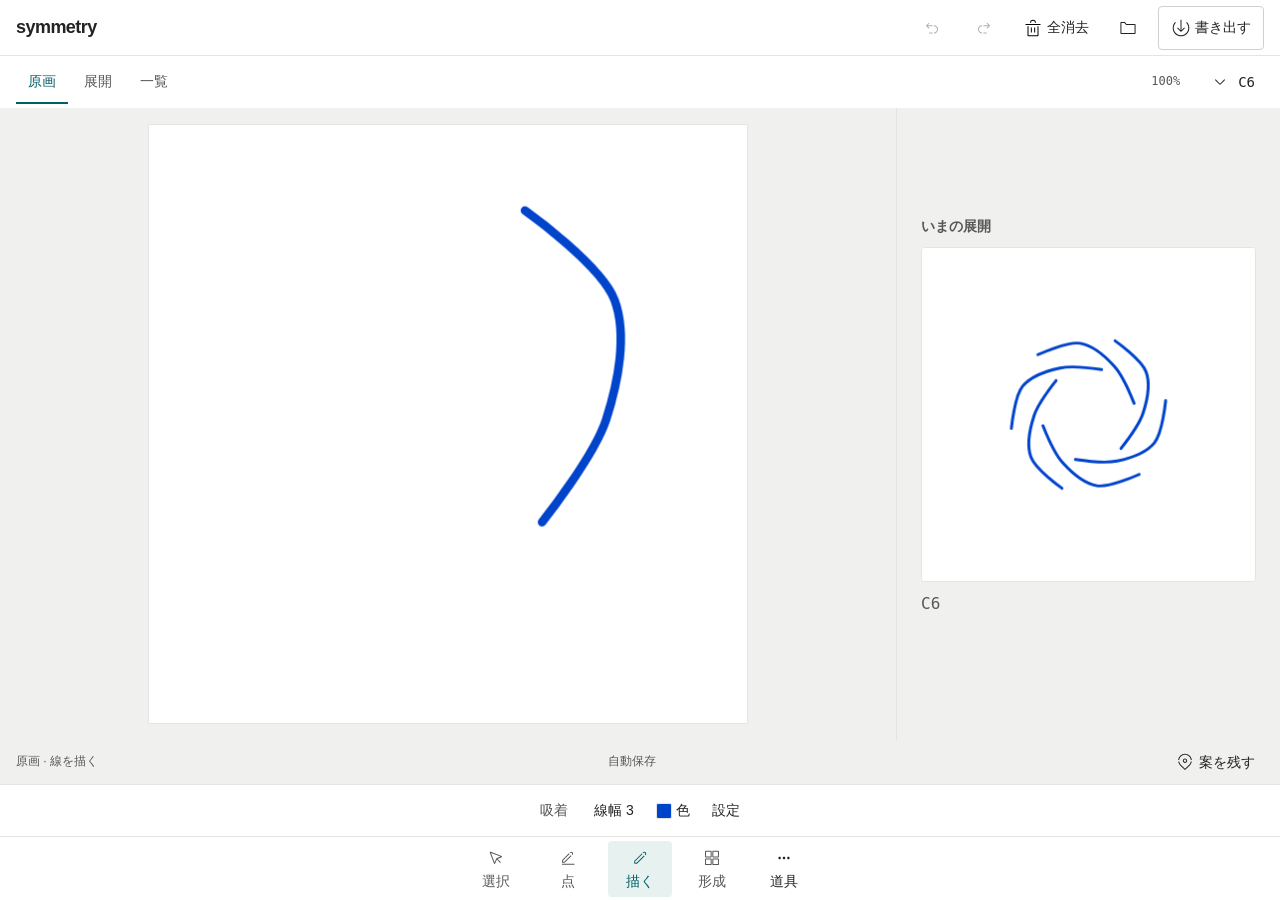
==== commit 9f15136e: "deploy 2026-10-10-1923" ====
--- a/symmetry-machine.html
+++ b/symmetry-machine.html
@@ -2,6 +2,7 @@
 <html lang="ja">
 <head>
 <meta charset="utf-8">
+<!-- studio-gate: off 非kit完成品・スマホ作業面のため -->
 <meta name="viewport" content="width=device-width,initial-scale=1,viewport-fit=cover">
 <!-- スマホでホーム画面に追加したとき、アプリのように全画面で開く -->
 <meta name="apple-mobile-web-app-capable" content="yes">
@@ -9,6 +10,8 @@
 <meta name="apple-mobile-web-app-title" content="symmetry">
 <meta name="mobile-web-app-capable" content="yes">
 <meta name="theme-color" content="#ffffff">
+<!-- 006_ツールの規格 §6: UIの型を画面自身が宣言する（lint.py が読む） -->
+<meta name="studio-spec" content="type:描いて増やす">
 <title>symmetry machine</title>
 <style>
 /* =========================================================
@@ -149,6 +152,10 @@
 /* アプリバーの操作（戻す・やり直す・全消去）。狭い画面ほど重要になるので常設する */
 .barAct{ height:var(--control-height-sm); padding:0 var(--space-3); flex:none; }
 .barAct:disabled{ color:var(--color-text-disabled); }
+.barExport{ display:inline-flex; align-items:center; gap:6px; }
+.barExportTgt{ font:var(--font-weight-regular) var(--font-size-xs)/1 var(--font-sans); color:var(--color-text-secondary); white-space:nowrap; }
+body.mode-live .barExport{ display:none; }   /* ライブ=遊ぶモードでは書き出しを隠す（既存方針） */
+.barAct.btn-danger{ margin-left:12px; }
 
 /* =========================================================
    3. layout（左：作業パネル / 右：展開。左揃え・中央寄せしない）
@@ -340,6 +347,33 @@
   background:var(--color-action-primary);
 }
 input[type=range]:focus-visible{ outline:2px solid var(--color-focus-ring); outline-offset:var(--focus-ring-offset); }
+
+/* 数値入力（006_ツールの規格 §5）: スライダーと双方向に同期し、直接入力・矢印キーでも動かせる。
+   値が変わっても桁で行が揺れないよう等幅＋tabular-nums */
+.numwrap{ display:inline-flex; align-items:center; gap:2px; }
+.num{
+  width:56px; height:var(--control-height-tool); text-align:right;
+  border:var(--border-width-default) solid var(--color-border-primary); border-radius:var(--radius-sm);
+  background:var(--color-surface-primary); color:var(--color-text-primary);
+  font:var(--font-weight-regular) var(--font-size-sm)/1 var(--font-mono);
+  font-variant-numeric:tabular-nums; padding:0 var(--space-1);
+}
+.num:focus-visible{ outline:2px solid var(--color-focus-ring); outline-offset:var(--focus-ring-offset); }
+.unit{ font-size:var(--font-size-xs); color:var(--color-text-muted); }
+/* ラベルは左右ドラッグで増減・ダブルクリックで既定値（135の行部品と同じ作法） */
+.plbl.drag{ cursor:ew-resize; user-select:none; }
+
+/* 出自（006_ツールの規格 §1〜§2）: メモは封筒とキャプションの両方に入る */
+#memo{
+  width:170px; height:var(--control-height-tool);
+  border:var(--border-width-default) solid var(--color-border-primary); border-radius:var(--radius-sm);
+  background:var(--color-surface-primary); color:var(--color-text-primary);
+  font:var(--font-weight-regular) var(--font-size-sm)/1 var(--font-sans); padding:0 var(--space-2);
+}
+#memo:focus-visible{ outline:2px solid var(--color-focus-ring); outline-offset:var(--focus-ring-offset); }
+.capbox{ display:inline-flex; align-items:center; gap:var(--space-1); cursor:pointer;
+  font-size:var(--font-size-sm); color:var(--color-text-secondary); }
+.capbox input{ accent-color:var(--color-accent); width:15px; height:15px; margin:0; }
 input[type=color]{
   -webkit-appearance:none; appearance:none;
   width:32px; height:var(--control-height-tool); padding:0;
@@ -475,6 +509,7 @@
   body.mode-live #results{ display:block; order:2; }
   body.mode-live #live{ order:1; }
   body.mode-live .exportRow{ display:block; }
+  body.mode-live .barExport{ display:inline-flex; }
 }
 
 /* =========================================================
@@ -553,6 +588,155 @@
   #cheat{ left:var(--space-3); right:var(--space-3); bottom:var(--space-3); width:auto; }
 }
 </style>
+<style>
+/* symmetry専用作業面。共通規格の色・余白・操作契約を継承し、スマホを正式対象にする。 */
+:root {
+  --color-accent:#006066; --color-accent-subtle:#e7f1f0; --color-focus-ring:#006066;
+  --color-text-muted:#626762; --font-sans:"Noto Sans JP",-apple-system,BlinkMacSystemFont,sans-serif;
+  --font-mono:ui-monospace,"SFMono-Regular",Menlo,monospace;
+  --wb-stage:#f0f1ee; --wb-header:56px; --wb-nav:52px; --wb-context:52px; --wb-dock:64px;
+  --wb-line:1px solid var(--color-border-secondary); --wb-dialog-width:460px;
+  --wb-control:44px; --wb-icon:20px; --wb-view-height:100dvh;
+}
+html:has(body.workbench),body.workbench {width:100%;height:100%;overflow:hidden;}
+body.workbench {height:var(--wb-view-height);display:grid;grid-template-rows:var(--wb-header) var(--wb-nav) minmax(0,1fr) auto var(--wb-context) calc(var(--wb-dock) + env(safe-area-inset-bottom));background:var(--wb-stage);}
+.workbench [hidden] {display:none!important;}
+.workbench button,.workbench label.btn,.workbench a.btn {min-width:var(--wb-control);height:var(--wb-control);font-size:var(--font-size-md);font-weight:500;}
+.workbench button svg {width:var(--wb-icon);height:var(--wb-icon);flex:none;}
+.workbench button:focus-visible {outline:2px solid var(--color-focus-ring);outline-offset:-2px;}
+.wb-header {display:flex;align-items:center;gap:var(--space-2);padding:0 var(--space-4);background:var(--color-background);border-bottom:var(--wb-line);}
+.wb-wordmark {font-size:var(--font-size-lg);font-weight:600;letter-spacing:-.03em;margin-right:auto;}
+.wb-icon-button {padding:0!important;}
+.wb-export {border-color:var(--color-border-primary);padding:0 var(--space-3)!important;}
+.wb-header #barRedo {display:inline-flex;}
+.wb-header .barAct {margin:0;}
+.wb-header .wb-clear {display:inline-flex;gap:var(--space-1);padding:0 var(--space-2)!important;color:var(--color-text-primary);border-color:transparent;background:transparent;}
+.wb-nav {display:flex;align-items:center;justify-content:space-between;gap:var(--space-3);padding:0 var(--space-4);background:var(--color-background);}
+.workbench #modebar {background:transparent;gap:var(--space-1);padding:0;}
+.workbench #modebar button {font-size:var(--font-size-md);height:var(--wb-control);padding:0 var(--space-3);border-radius:0;border-bottom:2px solid transparent;}
+.workbench #modebar button.on {box-shadow:none;color:var(--color-accent);background:transparent;border-bottom-color:var(--color-accent);}
+#wbRule {font-family:var(--font-mono);gap:var(--space-2);}
+#wbArt {min-width:0;min-height:0;display:flex;align-items:stretch;overflow:hidden;position:relative;}
+.workbench #layout {display:contents;padding:0;}
+.workbench #padCol {position:static;width:auto;max-height:none;min-width:0;padding:0;overflow:hidden;flex:1;display:none;}
+.workbench .padStick {position:static;display:flex;width:100%;height:100%;align-items:center;justify-content:center;padding:var(--space-4);background:transparent;}
+.workbench #pad {width:var(--wb-pad,280px);height:var(--wb-pad,280px);max-width:100%;border:var(--wb-line);border-radius:var(--radius-xs);}
+body.workbench #edit {display:none;position:static;min-width:0;height:100%;width:100%;padding:var(--space-4);align-items:center;justify-content:center;background:transparent;border:0;}
+.workbench #editCv {max-width:100%;flex:none;border:var(--wb-line);border-radius:var(--radius-xs);}
+.workbench.mode-live #padCol {display:block;}
+.workbench.mode-edit #edit {display:flex;}
+.workbench #live {display:none;}
+@media(min-width:1000px) {
+  .workbench.mode-live #live {display:flex;flex:0 0 30%;border-left:var(--wb-line);flex-direction:column;padding:var(--space-6);justify-content:center;overflow:hidden;}
+  .workbench #live>.grpTitle {font-size:var(--font-size-md);color:var(--color-text-secondary);}
+  .workbench #livePanel {display:block;}
+  .workbench #livePanel canvas {width:100%!important;height:auto;}
+  .workbench #livePanel .lb {font-size:var(--font-size-base);margin-top:var(--space-3);}
+}
+.workbench #results {display:none;margin:0;width:100%;height:100%;overflow-y:auto;overscroll-behavior:contain;padding:var(--space-5);}
+.workbench.mode-grid #results {display:block;}
+.workbench #results .row {display:grid;grid-template-columns:repeat(auto-fill,minmax(150px,1fr));gap:var(--space-5);margin-bottom:var(--space-8);}
+.workbench .sw canvas {width:100%;height:auto;}
+.workbench .sw .lb {font-size:var(--font-size-md);padding:var(--space-2) 0;}
+.workbench .grpTitle {font-size:var(--font-size-md);color:var(--color-text-secondary);}
+#wbStatus {display:flex;min-height:var(--space-6);align-items:center;justify-content:space-between;padding:0 var(--space-4);gap:var(--space-2);font-size:var(--font-size-sm);color:var(--color-text-secondary);}
+#wbTarget {overflow:hidden;text-overflow:ellipsis;white-space:nowrap;}
+#wbContext {background:var(--color-background);border-top:var(--wb-line);display:flex;align-items:center;justify-content:center;gap:var(--space-2);padding:var(--space-1) var(--space-3);min-width:0;}
+#wbContext>div {display:flex;align-items:center;gap:var(--space-1);}
+#wbContext input[type=color] {width:var(--wb-control);height:var(--wb-control);border:0;background:transparent;padding:var(--space-2);}
+#wbContext #penbar {padding:0;border:0;}
+#wbContext #penbar .grpHd,#wbContext #penbar .plbl {display:none;}
+#wbContext #penbar .prow {display:block;}
+#wbDock {background:var(--color-background);display:flex;justify-content:center;align-items:flex-start;padding:var(--space-1) var(--space-3) env(safe-area-inset-bottom);border-top:var(--wb-line);gap:var(--space-2);}
+#wbDock>button {height:calc(var(--wb-dock) - var(--space-2));min-width:64px;flex-direction:column;gap:var(--space-1);padding:var(--space-1) var(--space-3);border-radius:var(--radius-sm);}
+#wbDock>button.on {color:var(--color-accent);background:var(--color-accent-subtle);}
+#wbDock .key {display:none;}
+#wbMessage {position:fixed;z-index:60;left:50%;transform:translateX(-50%);bottom:calc(var(--wb-dock) + var(--wb-context) + var(--space-8));width:min(90%,480px);padding:var(--space-3) var(--space-4);background:var(--color-text-primary);color:white;display:flex;gap:var(--space-3);align-items:center;border-radius:var(--radius-sm);box-shadow:var(--shadow-floating);font-size:var(--font-size-md);}
+#wbMessage button {color:white;margin-left:auto;flex:none;}
+.workbench dialog {padding:0;border:var(--wb-line);border-radius:var(--radius-sm);width:min(calc(100% - 32px),var(--wb-dialog-width));max-height:calc(var(--wb-view-height) - 40px);background:var(--color-background);color:var(--color-text-primary);box-shadow:var(--shadow-floating);}
+.workbench dialog::backdrop {background:var(--color-overlay);}
+.wb-sheet-header {display:flex;align-items:center;gap:var(--space-2);padding:var(--space-2) var(--space-4);border-bottom:var(--wb-line);}
+.wb-sheet-header h2 {font-size:var(--font-size-base);margin:0;flex:1;font-weight:600;}
+#wbSheetBody {padding:var(--space-4);overflow-y:auto;max-height:calc(var(--wb-view-height) - 120px);}
+.wb-page {display:none;}
+.wb-page.active {display:block;}
+.wb-page>.grp {display:block!important;padding:0;border:0;}
+.wb-page>.grp>summary {display:none;}
+.wb-page .grpHd,.wb-page .plbl,.wb-page .lbl {font-size:var(--font-size-md);color:var(--color-text-secondary);}
+.wb-page .prow {grid-template-columns:1fr;margin:0 0 var(--space-3);}
+.wb-page .plbl {padding:0;margin-bottom:var(--space-1);}
+.wb-page .sub {width:100%;}
+.wb-page summary {min-height:var(--wb-control);font-size:var(--font-size-md);}
+.wb-page .subBody {padding:var(--space-2) 0;}
+.wb-page .hint {font-size:var(--font-size-md);line-height:1.6;}
+.wb-page .num,.wb-page input[type=text],.wb-page select {height:var(--wb-control);font-size:var(--font-size-base);}
+.wb-page #grpIO>.prow:first-of-type {display:none;}
+.wb-page #grpIO .exportRow {display:block;}
+.wb-page .btn-danger {color:var(--color-negative);}
+.wb-page #grpStyle>.prow:first-of-type .pbody {display:grid;grid-template-columns:repeat(4,1fr);}
+.wb-page #grpStyle>.prow:first-of-type .pbody>.lbl:nth-of-type(2) {grid-column:1;}
+.wb-page #wChips,.wb-page #aChips,.wb-page #rChips {display:flex;gap:var(--space-1);}
+.wb-page #wChips>button {flex:1;min-width:44px;}
+.wb-page #grpDraw>.prow:first-of-type>.pbody {display:grid;grid-template-columns:repeat(3,1fr);}
+.wb-tabs {display:flex;gap:var(--space-2);margin-bottom:var(--space-3);}
+.wb-tabs button[aria-pressed=true] {background:var(--color-accent-subtle);color:var(--color-accent);}
+.wb-actions {display:flex;gap:var(--space-2);flex-wrap:wrap;}
+.wb-note {color:var(--color-text-secondary);font-size:var(--font-size-md);line-height:1.6;}
+.wb-rule-grid {display:grid;grid-template-columns:repeat(4,1fr);gap:var(--space-2);}
+.wb-rule-grid button[aria-pressed=true] {background:var(--color-accent-subtle);color:var(--color-accent);}
+.wb-pins {display:grid;grid-template-columns:repeat(2,minmax(0,1fr));gap:var(--space-4);}
+.wb-pin {min-width:0;border-bottom:var(--wb-line);padding-bottom:var(--space-3);}
+.wb-pin img {width:100%;height:auto;background:var(--wb-stage);border:var(--wb-line);}
+.wb-pin p {margin:var(--space-2) 0;font-size:var(--font-size-md);}
+.wb-pin button {font-size:var(--font-size-md);}
+#wbSheet[data-page=pins] {--wb-dialog-width:720px;}
+.wb-file-actions {display:grid;grid-template-columns:1fr 1fr;gap:var(--space-2);}
+@media(max-width:699px) {
+  .wb-header {padding:0 var(--space-3);gap:var(--space-1);}
+  .wb-header .wb-export svg {display:none;}
+  .wb-wordmark {display:none;}
+  .wb-header .wb-clear {margin-left:auto;}
+  .wb-header .wb-clear span {font-size:var(--font-size-sm);}
+  .wb-nav {padding:0 var(--space-2);gap:0;}
+  .workbench #modebar button {padding:0 var(--space-2);}
+  #wbRule {padding:0 var(--space-2);}
+  #wbDock {gap:var(--space-1);padding-left:var(--space-2);padding-right:var(--space-2);}
+  #wbDock>button {min-width:0;flex:1;padding:var(--space-1);}
+  #wbContext {gap:var(--space-1);padding-left:var(--space-2);padding-right:var(--space-2);justify-content:space-between;}
+  #wbContext button {padding:0 var(--space-2);}
+  .workbench dialog {position:fixed;inset:auto 0 0;margin:0;width:100%;max-width:none;max-height:calc(var(--wb-view-height) - 56px);border-radius:var(--radius-lg) var(--radius-lg) 0 0;padding-bottom:env(safe-area-inset-bottom);}
+  #wbSheetBody {max-height:calc(var(--wb-view-height) - 136px);}
+  .workbench #results {padding:var(--space-4);}
+  .workbench #results .row {grid-template-columns:repeat(2,minmax(0,1fr));gap:var(--space-4);}
+  .workbench #live {display:none!important;}
+  .workbench #padCol {flex:1;}
+  .wb-page .key {display:none;}
+}
+@media(max-height:500px) and (min-width:600px) {
+  :root {--wb-header:48px;--wb-nav:48px;--wb-context:48px;--wb-dock:52px;}
+  body.workbench {grid-template-columns:minmax(0,1fr) 76px;grid-template-rows:var(--wb-header) var(--wb-nav) minmax(0,1fr) auto var(--wb-context);}
+  .wb-header,.wb-nav,#wbStatus,#wbContext {grid-column:1;}
+  #wbArt {grid-column:1;grid-row:3;}
+  #wbDock {grid-column:2;grid-row:1/-1;flex-direction:column;padding:var(--space-1);gap:0;border-left:var(--wb-line);}
+  #wbDock>button {flex:1;min-height:44px;width:100%;}
+  #wbDock>button svg {display:none;}
+  .workbench .padStick,body.workbench #edit {padding:var(--space-2);}
+}
+/* 旧3カラム規則をこの作業面では使わない。 */
+.workbench.mode-live #results,.workbench.mode-edit #results {display:none;}
+.workbench.mode-live #live {order:1;}
+.workbench #wbStatus #wbPin {font-size:var(--font-size-md);}
+.workbench .wb-page #etSnapWrap {display:block;}
+.workbench .wb-page .wb-edit-detail.etOpt {display:none;}
+.wb-ink {display:inline-block;width:16px;height:16px;border:var(--wb-line);border-radius:var(--radius-xs);background:var(--wb-ink);}
+#wbForm button[aria-pressed=true] {color:var(--color-accent);background:var(--color-accent-subtle);}
+.workbench .wb-page [hidden] {display:none!important;}
+#wbFeedback {margin:var(--space-3) var(--space-4) 0;padding:var(--space-3);background:var(--color-accent-subtle);font-size:var(--font-size-md);line-height:var(--line-height-body);}
+#wbZoom {margin-left:auto;font-family:var(--font-mono);font-size:var(--font-size-sm);color:var(--color-text-secondary);}
+.workbench #pad,.workbench #editCv {transform-origin:center;}
+@media(max-width:699px){#wbZoom {padding:0 var(--space-1);}}
+
+</style>
 </head>
 <body>
 
@@ -578,6 +762,10 @@
   <span class="spacer"></span>
   <!-- 取り消しと全消去は「手が届く場所」に置く。左パネルの最下部（1400px下）では実質存在しないのと同じで、
        とくにスマホでは唯一の窓口になる。アプリバーは sticky なのでスクロールしても追従する -->
+  <span class="barExport" id="barExport">
+    <button id="barSvg" class="btn-2nd" title="いま見ている一覧／編集中の展開を SVG で書き出す（左パネルの「記録・書き出し」と同じ）">SVGを書き出し</button>
+    <span class="barExportTgt" id="barExportTgt" aria-live="polite"></span>
+  </span>
   <button id="barUndo" class="barAct" title="ひとつ戻す（⌘Z）">戻す</button>
   <button id="barRedo" class="barAct" title="やり直す（⌘⇧Z）">やり直す</button>
   <button id="barClear" class="barAct btn-danger" title="ぜんぶ消す（⌘Zで戻せます）">全消去</button>
@@ -596,7 +784,7 @@
 
       <!-- ============ 描く（起動時は開いている） ============ -->
       <details class="grp" id="grpDraw" open>
-        <summary class="grpHd">描く</summary>
+        <summary class="grpHd">描画</summary>
         <!-- 道具箱は一塊で読むものなのでラベル列を持たない（全幅なら3行→2行に収まる） -->
         <div class="prow full">
           <div class="pbody">
@@ -636,6 +824,8 @@
                   <div class="pbody">
                     <input type="range" id="tidyRange" min="0" max="16" step="0.5" value="0"
                            title="手描き線をシンプルなパスに整える（raw座標は変えない）">
+                    <span class="numwrap"><input class="num" id="tidyNum" type="text" inputmode="decimal"
+                           aria-label="整え" title="直接入力できる（Enterで確定）。↑↓で0.5ずつ・⇧↑↓で5ずつ"><span class="unit">px</span></span>
                   </div>
                 </div>
               </div>
@@ -713,8 +903,8 @@
           <span class="plbl"></span>
           <div class="pbody">
             <button id="objDup">複製<span class="key">⌘D</span></button>
-            <button id="objFront">前面<span class="key">]</span></button>
-            <button id="objBack">背面<span class="key">[</span></button>
+            <button id="objFront" title="選択を最前面へ（⇧⌘] または ⇧]）。1段階だけ前面へは ⌘] または ]">最前面<span class="key">⇧]</span></button>
+            <button id="objBack" title="選択を最背面へ（⇧⌘[ または ⇧[）。1段階だけ背面へは ⌘[ または [">最背面<span class="key">⇧[</span></button>
             <button class="tg" id="objStill">静止</button>
             <button id="objDone">選択を解除</button>
             <button id="objDel" class="btn-danger">削除</button>
@@ -738,19 +928,19 @@
               </div>
             </details>
             <details class="sub" id="subPath">
-              <summary>パスを編む</summary>
+              <summary>パス</summary>
               <div class="subBody">
                 <button id="objSwap">塗り⇄線<span class="key">⇧X</span></button>
                 <button id="objSmooth">なめらかに</button>
                 <button id="objSpline" title="点を制御点として扱い、曲線が点を通らなくなる（角が丸まり、動かしても暴れない）">Bスプライン</button>
-                <button id="objThin">間引く</button>
+                <button id="objThin">単純化</button>
                 <button id="objClose">パスを閉じる</button>
-                <button id="objJoin">つなぐ<span class="key">⌘J</span></button>
-                <button id="objCut">アンカーで切る<span class="key">⌘⇧K</span></button>
+                <button id="objJoin">連結<span class="key">⌘J</span></button>
+                <button id="objCut">パスの分割<span class="key">⌘⇧K</span></button>
               </div>
             </details>
             <details class="sub" id="subBool">
-              <summary>重なりを演算する</summary>
+              <summary>パスファインダー</summary>
               <div class="subBody">
                 <button id="opUnite">合体</button>
                 <button id="opMinus">型抜き</button>
@@ -759,7 +949,7 @@
               </div>
             </details>
             <details class="sub" id="subOffset">
-              <summary>輪郭をずらす</summary>
+              <summary>パスのオフセット</summary>
               <div class="subBody">
                 <button class="tg on" id="ofOut">外へ</button>
                 <button class="tg" id="ofIn">内へ</button>
@@ -779,11 +969,15 @@
         <summary class="grpHd">展開</summary>
         <div class="prow" id="paramRow">
           <span class="plbl">セル</span>
-          <div class="pbody"><input type="range" id="cellRange" min="48" max="120" step="4" value="72"></div>
+          <div class="pbody"><input type="range" id="cellRange" min="48" max="120" step="4" value="72"><span
+            class="numwrap"><input class="num" id="cellNum" type="text" inputmode="decimal" aria-label="セル"
+            title="直接入力できる（Enterで確定）。↑↓で4ずつ・⇧↑↓で40ずつ"><span class="unit">px</span></span></div>
         </div>
         <div class="prow">
           <span class="plbl">断片</span>
-          <div class="pbody"><input type="range" id="scaleRange" min="0.35" max="1" step="0.05" value="0.65"></div>
+          <div class="pbody"><input type="range" id="scaleRange" min="0.35" max="1" step="0.05" value="0.65"><span
+            class="numwrap"><input class="num" id="scaleNum" type="text" inputmode="decimal" aria-label="断片"
+            title="直接入力できる（Enterで確定）。↑↓で0.05ずつ・⇧↑↓で0.5ずつ"><span class="unit">×</span></span></div>
         </div>
         <div class="prow">
           <span class="plbl">ガイド</span>
@@ -797,21 +991,21 @@
         <div class="prow">
           <span class="plbl">中心</span>
           <div class="pbody">
-            <button class="tg" id="tAxis">回転中心を置く</button>
+            <button class="tg" id="tAxis">回転の中心</button>
           </div>
         </div>
         <div class="prow">
           <span class="plbl">重なり</span>
           <div class="pbody">
             <button class="tg" id="ovEach">そのまま</button>
-            <button class="tg" id="ovMerge">重なりを埋める</button>
+            <button class="tg" id="ovMerge">結合</button>
             <button class="tg" id="ovPunch">重なりを穴に</button>
           </div>
         </div>
         <div class="prow">
           <span class="plbl">連動</span>
           <div class="pbody">
-            <button id="flattenExp">対称を解いて実体にする</button>
+            <button id="flattenExp">アピアランスの分割</button>
             <span class="lbl">形成した結果はそのまま書き出せます。ここを押すのは「手で1つずつ触りたい」ときだけ</span>
           </div>
         </div>
@@ -831,10 +1025,10 @@
         <div class="prow">
           <span class="plbl">読み書き</span>
           <div class="pbody">
-            <label class="btn" for="file">画像・SVGを読む</label>
+            <label class="btn" for="file">配置</label>
             <input id="file" type="file" accept="image/*,.svg,image/svg+xml">
             <button id="jsonOut">保存</button>
-            <label class="btn" for="jsonIn">読み込む</label>
+            <label class="btn" for="jsonIn">開く</label>
             <input id="jsonIn" type="file" accept="application/json,.json">
           </div>
         </div>
@@ -846,6 +1040,16 @@
               <button id="saveSvg" class="btn-2nd">SVG</button>
               <button id="savePng" class="btn-2nd">PNG</button>
               <button id="copySvg">コードをコピー</button>
+            </div>
+          </div>
+          <div class="prow">
+            <span class="plbl">出自</span>
+            <div class="pbody">
+              <input id="memo" type="text" placeholder="メモ（書き出しに入る）" aria-label="メモ">
+              <label class="capbox" title="図版の下端の外側に ツール名・設定値・メモ の帯を足す（図版の大きさは変わらない）">
+                <input type="checkbox" id="cap"><span>キャプション</span>
+              </label>
+              <span class="lbl">SVGには出自（ツール・群・設定・日時・メモ）が常に入る。キャプションはそれを目に見える帯にする</span>
             </div>
           </div>
           <div class="prow">
@@ -891,7 +1095,7 @@
       <canvas id="cgPreview"></canvas>
       <div class="tools">
         <button id="cgSave" class="btn-2nd">保存</button>
-        <button id="cgCancel">やめる</button>
+        <button id="cgCancel">取消</button>
         <span class="lbl" id="cgInfo"></span>
       </div>
       <div class="hint">回転n・鏡映（軸の角度）・映進（軸の角度＋距離d）・並進（方向＋距離d）を足すと、組み合わせで生まれる全操作（閉包）を自動展開します。回転の「中心」を軸からずらすと、合成が並進になってロゼットが帯や格子に育ちます。dはスワッチ辺との比。保存後は他の群と同じ扱い（選択・ライブ・SVG/PNG・中心の追従）。発散する組も上限600で打ち切って見られます。</div>
@@ -935,7 +1139,7 @@
       <span class="lbl">表示</span>
       <button class="tg" id="anOne">1コピー</button>
       <button class="tg" id="anAll">すべて</button>
-      <button class="tg" id="anOff">隠す</button>
+      <button class="tg" id="anOff">非表示</button>
     </div>
     <div class="tools etOpt" id="etOptShape">
       <span class="etHow">クリック＝その領域を1つの形に　⌥＋クリック＝けずる（線の上なら<b>その線だけ消す</b>）　なぞる＝まとめて</span>
@@ -970,11 +1174,11 @@
 
 重なり（展開の後処理・いつでも戻せる）
 　そのまま = コピーごとに描く（重なりの線が見える）
-　重なりを埋める = 重なった部分が埋まって1つの輪郭に見える / 重なりを穴に = 重なった領域が穴になる
-　※ editbar の「合体」（重なりを演算する）とは別物。あちらはパスそのものを1つにする不可逆な操作
+　結合 = 重なった部分が埋まって1つの輪郭に見える / 重なりを穴に = 重なった領域が穴になる
+　※ editbar の「合体」（パスファインダー）とは別物。あちらはパスそのものを1つにする不可逆な操作
 　※ モチーフには触れないので、対称の連動もアンカー編集もそのまま。トグルで即座に行き来できる
 　※ 線（塗りなし）は「面」ではないので重なりを解釈できない。「輪郭」で面に変えてから使う
-対称を解いて実体にする = 展開された全コピーを実体のオブジェクトに焼き込む（対称の連動は解ける・⌘Zで戻る）。
+アピアランスの分割 = 展開された全コピーを実体のオブジェクトに焼き込む（対称の連動は解ける・⌘Zで戻る）。
 　形成した結果はこれを押さなくてもSVG・PNG・スワッチにそのまま出るので、押すのは「手で1つずつ触りたい」ときだけ。
 　その後は 合体／面に分割／削除 で自由に手を入れられる
 
@@ -987,7 +1191,7 @@
 　■ アンカー A = アンカーをドラッグ=対称位置が全部連動（どのコピーを掴んでもOK）
 　　線の上をダブルクリック=アンカー追加 / アンカーをダブルクリック=角⇄なめらか（丸=なめらか・四角=角）/ delete=削除
 　　図形・手描きは掴んだ瞬間にパス化（手描きは滑らかさを保ったまま疎なアンカーになる・細かさは整えに追従）
-　　アンカー表示: 1コピー（既定）/ すべて / 隠す。「隠す」は形だけ見るモード（掴めない）
+　　アンカー表示: 1コピー（既定）/ すべて / 非表示。「非表示」は形だけ見るモード（掴めない）
 　■ 形成 ⇧M = イラレのシェイプ形成ツール。重なりでできた領域を選んで扱う
 　　⇧M はトグル。もう一度押すと直前のツール（選択/アンカー）に戻る＝一時的に持ち替える道具として使える
 　　クリック=その領域を1つの形にする（囲まれた面が塗られる）/ ⌥+クリック=けずる（紙色の穴になる）
@@ -1006,20 +1210,21 @@
 変形: 角をドラッグ=拡大縮小（shift=等比）/ 角の少し外側をドラッグ=回転（shift=15°刻み）/ 辺=一方向に伸縮
 　　　R=15°回転（shift+R=逆回転）/ S=拡大（shift+S=縮小）/ 矢印=移動（shift=10px）
 複製: ⌘D・複製ボタン・option+ドラッグ / ⌘C ⌘X ⌘V=オブジェクトのコピー・カット・ペースト
-重ね順: 前面/背面（] [ または ⌘] ⌘[）。後ろに描いたものほど前面
+重ね順: ⌘] ⌘[ = 1段階だけ前面へ/背面へ（] [ も同じ）/ ⇧⌘] ⇧⌘[ = 最前面へ/最背面へ（⇧] ⇧[ も同じ）。後ろに描いたものほど前面
+　　　複数選択のときは、選んだもの同士の順番を保ったまま、選んでいないものを1つ跨ぐ（イラレと同じ）
 静止 = そのitemを対称展開から外して「地」にする（展開の背後に1回だけ出る。もう一度押すと戻る）
 
-パスを編む
+パス
 　塗り⇄線 ⇧X = 塗りと線を入れ替え（イラレのX相当）
 　なめらかに = 選択パスの全アンカーをスムース点に（もう一度押すと角に戻る）
-　パスを閉じる / つなぐ ⌘J = 開いた線を閉じる / 選んだ2本の開いた線を最短の端点でつなぐ（近ければ1点に融合）
-　アンカーで切る ⌘⇧K = 編集モードで選んだアンカーでパスを分割（閉パスはそこで開く）
-
-重なりを演算する（対象は閉じた図形。手描き線・開いた線・画像は対象外）
+　パスを閉じる / 連結 ⌘J = 開いた線を閉じる / 選んだ2本の開いた線を最短の端点でつなぐ（近ければ1点に融合）
+　パスの分割 ⌘⇧K = 編集モードで選んだアンカーでパスを分割（閉パスはそこで開く）
+
+パスファインダー（対象は閉じた図形。手描き線・開いた線・画像は対象外）
 　合体=最前面のスタイルを継承 / 型抜き=最背面から前面を引く / 交差=共通部分だけ残す
 　面に分割 = 重なりを最小の面に切り分ける（切りたい線を一緒に選ぶと線でも割れる）。不要な面は選んで削除
 
-輪郭をずらす = パスのオフセット（角はマイター）。閉じた図形は内外へ平行に / 開いた線は輪郭化して面になる（細らせすぎると消える）
+パスのオフセット（角はマイター）。閉じた図形は内外へ平行に / 開いた線は輪郭化して面になる（細らせすぎると消える）
 
 スタイル: 選択中は選択だけに効く。次に描くものの既定を変えるには選択を外してから（Esc）
 塗り=紙 は白抜き（前面が背後を隠す）。透明PNGでは本物の穴になる / SVGでは白いオブジェクト（イラレのパスファインダで抜ける）
@@ -1028,7 +1233,7 @@
 吸着: 移動中のオブジェクトは 他の形・パッドの端/中心・回転中心 に整列（点線ガイド／ドラッグ中にshiftで一時オフ）
 　描画中は 既存オブジェクトの アンカー→中点→輪郭（エッジ）の順に吸く。それが無ければガイド（格子の交点 / 同心円×15°）
 　編集モードでは 対称要素にも吸く: アンカー→回転中心→中点→鏡映軸→輪郭（他のコピー・対応点も対象）
-回転中心を置く = パッドをタップで中心を移動（再タップで戻す）・画像/SVG読込は⌘V貼り付けも可（写真は暗い線を拾う）
+回転の中心 = パッドをタップで中心を移動（再タップで戻す）・画像/SVG読込は⌘V貼り付けも可（写真は暗い線を拾う）
 ギャラリーへ投稿 = 選択スワッチを公開ギャラリーへ（初回はGitHubトークン）</div>
 
 <script>
@@ -2443,12 +2648,31 @@
     commit([...rest.slice(0, at), ...newItems.map(Object.freeze), ...rest.slice(at)]);
     return at;                              // 新item群の開始index（選択の張り直し用）
   }
-  function reorder(idxs, where) {   // 選択群を最前面("front")/最背面("back")へ（1コミット）。新index配列を返す
+  /* 重ね順（イラレ準拠・1コミット=1undo）。新index配列（昇順）を返す。選択が無ければ null。
+       "front" / "back"       = 最前面へ / 最背面へ（端まで。⇧⌘] / ⇧⌘[）
+       "forward" / "backward" = 1段階 前面へ / 背面へ（⌘] / ⌘[）
+     1段階の規則（Illustratorの「前面へ」「背面へ」と同じ）:
+       選択した各itemが、隣の**非選択**itemを1つだけ跨ぐ。選択同士が隣り合う塊は塊のまま動く。
+       既に端にあるitemはそれ以上動かない。全体が動かなければコミットしない（undo履歴を増やさない） */
+  function reorder(idxs, where) {
     const set = new Set(idxs.filter(i => i >= 0 && i < items.length));
     if (!set.size) return null;
+    let next;
+    if (where === "forward" || where === "backward") {
+      next = items.slice();
+      const sel = next.map((_, k) => set.has(k));
+      const swap = (a, b) => { [next[a], next[b]] = [next[b], next[a]]; [sel[a], sel[b]] = [sel[b], sel[a]]; };
+      if (where === "forward") {            // 前面側（配列の後ろ）から見て、非選択を1つ跨ぐ
+        for (let i = next.length - 2; i >= 0; i--) if (sel[i] && !sel[i + 1]) swap(i, i + 1);
+      } else {                              // 背面側（配列の前）から見て、非選択を1つ跨ぐ
+        for (let i = 1; i < next.length; i++) if (sel[i] && !sel[i - 1]) swap(i, i - 1);
+      }
+      if (!next.every((it, k) => it === items[k])) commit(next);   // 端で動かなければ何もしない
+      return sel.map((on, k) => on ? k : -1).filter(k => k >= 0);
+    }
     const picked = items.filter((_, k) => set.has(k));
     const rest = items.filter((_, k) => !set.has(k));
-    const next = where === "back" ? [...picked, ...rest] : [...rest, ...picked];
+    next = where === "back" ? [...picked, ...rest] : [...rest, ...picked];
     if (!next.every((it, k) => it === items[k])) commit(next);   // 既にその順なら何もしない
     return where === "back" ? picked.map((_, k) => k) : picked.map((_, k) => rest.length + k);
   }
@@ -2601,6 +2825,11 @@
     window.addEventListener("pagehide", saveNow);
     window.addEventListener("visibilitychange", () => { if (document.hidden) saveNow(); });
   }
+  // 保存データ（v2/旧v1）が1度でもあるか。無い＝初回（INIT-01 の最初の線を置く判定に使う）。全消去後は空の保存が残るので初回扱いにならない
+  function hasSaved() {
+    try { return !!(localStorage.getItem(LS_KEY) || localStorage.getItem(LS_KEY_V1)); }
+    catch (e) { return false; }
+  }
   function restore() {
     try {
       // v2優先。無ければ旧キー（v1）から片道移行（旧キーは消さない=旧ビルドを壊さない）
@@ -2622,7 +2851,7 @@
     canRedo: () => redoStack.length > 0,
     onChange: fn => listeners.push(fn),
     onPersist: fn => persistListeners.push(fn),   // 保存状態(ok/degraded/memory)が変わったとき
-    toJSON, fromJSON, restore,
+    toJSON, fromJSON, restore, hasSaved,
   };
 })();
 
@@ -3357,7 +3586,7 @@
   /* ==== SVG 生成 ====
      spec: {kind:"wallpaper", name} | {kind:"rosette", def}
      戻り値: SVG文字列。ベクターitem(stroke/shape)が無ければ null（画像はSVGに含めない） */
-  function svg(spec, items, padW, size, formed) {
+  function svg(spec, items, padW, size, formed, meta) {
     /* formed = 形成を焼いた実体item列（padW座標・既に展開済み）。渡されたら展開せず
        size/padW の等方スケールで出す＝画面で見ている形がそのままファイルになる */
     if (formed && formed.length) {
@@ -3370,12 +3599,12 @@
         .filter(Boolean);
       if (!es.length) return null;
       const nm = (spec.def ? spec.def.name : spec.name).replace(/\s+/g, "-");
-      return `<svg xmlns="http://www.w3.org/2000/svg" width="${size}" height="${size}" viewBox="0 0 ${size} ${size}" data-symmetry="${nm}" data-formed="1">
+      return decorate(`<svg xmlns="http://www.w3.org/2000/svg" width="${size}" height="${size}" viewBox="0 0 ${size} ${size}" data-symmetry="${nm}" data-formed="1">
 <g stroke-linecap="round" stroke-linejoin="round">
 ${es.map(e => "  " + e).join("\n")}
 </g>
 </svg>
-`;
+`, size, meta);
     }
     const vis = items.filter(it => it.kind === "stroke" || it.kind === "shape");
     if (!vis.length) return null;
@@ -3439,12 +3668,12 @@
     }
     if (!stillPart && !gs) return null;
 
-    return `<svg xmlns="http://www.w3.org/2000/svg" width="${size}" height="${size}" viewBox="0 0 ${size} ${size}">
+    return decorate(`<svg xmlns="http://www.w3.org/2000/svg" width="${size}" height="${size}" viewBox="0 0 ${size} ${size}">
 <defs><clipPath id="${clipId}"><rect x="0" y="0" width="${size}" height="${size}"/></clipPath></defs>
 <g clip-path="url(#${clipId})" stroke-linecap="round" stroke-linejoin="round">
 ${stillPart}${gs}${gs ? "\n" : ""}</g>
 </svg>
-`;
+`, size, meta);
   }
 
   /* ==== 高解像度PNG: ベクター再描画（canvas拡大コピーではない） ====
@@ -3458,6 +3687,97 @@
     cv.toBlob(cb, "image/png");
   }
 
+  /* ==========================================================================
+     006_ツールの規格 §1〜§3（出自）— 非kitツールの経路（spec §9）
+     115は gh-pages へ単体で配信するので ../000_kit/studio-kit.js を読み込めない
+     （CLAUDE.md「外部CDN・npm依存は禁止」＋ build.js が js/ をインラインする配布形態）。
+     そこで kit と**同じ出力になる**封筒・キャプション・ファイル名をここに持つ。
+     kit（000_kit/studio-kit.js）を変えたらこの3つも合わせる。揃っていることが規格の目的。
+     ========================================================================== */
+  const TOOL = "symmetry";     // 封筒の tool ＝ 書き出しファイル名の頭（§1・§3）
+  const PJ = "115_symmetry";
+  const LAW = "手描きの断片を対称操作で展開し、群ごとの一覧から選んでシンボルにする";
+
+  const p2 = n => String(n).padStart(2, "0");
+  function studioStamp() {
+    const d = new Date();
+    const ymd = `${d.getFullYear()}${p2(d.getMonth() + 1)}${p2(d.getDate())}`;
+    return {
+      name: `${ymd}-${p2(d.getHours())}${p2(d.getMinutes())}`,
+      date: `${d.getFullYear()}-${p2(d.getMonth() + 1)}-${p2(d.getDate())} ${p2(d.getHours())}:${p2(d.getMinutes())}`,
+    };
+  }
+  /* §3 ファイル名: <tool>_<主要値>_<YYYYMMDD-HHMM>
+     主要値は小文字＋ハイフン。群名の元の表記（C6 / spinning hop / 日本語のカスタム名）は
+     封筒とキャプションが持つので、ここで落ちても出自は追える */
+  const slug = v => String(v).toLowerCase().replace(/[^a-z0-9]+/g, "-")
+    .replace(/^-+|-+$/g, "") || "custom";
+  const studioFname = (tool, keys) => tool + (keys ? "_" + keys : "") + "_" + studioStamp().name;
+
+  const xmlEsc = v => String(v).replace(/&/g, "&amp;").replace(/</g, "&lt;").replace(/>/g, "&gt;");
+
+  /* §1 封筒。kit の provEnvelope と同じ9フィールド（kit を読まないので kit は null） */
+  function studioProvenance(meta) {
+    const env = {
+      studio: 1,
+      tool: meta.tool || TOOL,
+      pj: meta.pj || PJ,
+      law: meta.law || LAW,
+      params: meta.params || {},
+      seed: meta.seed === undefined ? null : meta.seed,   // 115は決定論（描画に乱数を使わない）
+      date: studioStamp().date,
+      memo: meta.memo || "",
+      kit: null,
+    };
+    return `<metadata id="studio">${xmlEsc(JSON.stringify(env))}</metadata>`;
+  }
+
+  /* §2 キャプション。寸法は kit の captionLayout と同じ（幅の1.3%・最小10px・行送り1.55・
+     左右インセット=文字サイズ・上下の余白）。日本語は全角幅、それ以外は0.62倍で折り返す */
+  function wrapLine(line, budget, fs) {
+    const out = [];
+    let cur = "", w = 0;
+    for (const ch of String(line)) {
+      const cw = ch.codePointAt(0) > 0x2E7F ? fs : fs * 0.62;
+      if (w + cw > budget && cur) { out.push(cur); cur = ch; w = cw; }
+      else { cur += ch; w += cw; }
+    }
+    if (cur || !out.length) out.push(cur);
+    return out;
+  }
+  function studioCaption(lines, box) {
+    const fs = Math.max(10, Math.round(box.w * 0.013));
+    const lineH = Math.round(fs * 1.55), inset = fs;
+    const phys = [];
+    for (const line of lines) for (const w of wrapLine(line, box.w - inset * 2, fs)) phys.push(w);
+    const padTop = Math.round(fs * 1.2), padBottom = fs;
+    let out = `<g id="spec" font-family="Menlo, ui-monospace, monospace" font-size="${fs}" fill="#666666">`;
+    phys.forEach((t, i) => {
+      const y = box.y + box.h + padTop + i * lineH + fs;
+      out += `<text x="${box.x + inset}" y="${y}" xml:space="preserve">${xmlEsc(t)}</text>`;
+    });
+    return { svg: out + "</g>", extraH: padTop + phys.length * lineH + padBottom };
+  }
+
+  /* 図版が出来上がったSVG文字列に、封筒（常時）とキャプション（ONのとき）を載せる。
+     **キャプションは図版の下端の外側**に足し、viewBoxの高さだけ伸ばす＝図版領域は1pxも変わらない。
+     meta を渡さなければ従来どおりの出力（＝載せ替え前とバイト一致）。 */
+  function decorate(text, size, meta) {
+    if (!meta) return text;
+    let out = text.replace(/(<svg\b[^>]*>)/, `$1\n${studioProvenance(meta)}`);
+    const cap = meta.caption;
+    if (cap && cap.length) {
+      const head = `${meta.tool || TOOL} · ${meta.pj || PJ} — ${meta.law || LAW}`;
+      const lines = [head, ...cap, `メモ: ${meta.memo || ""}`];
+      const c = studioCaption(lines, { x: 0, y: 0, w: size, h: size });
+      const h = size + c.extraH;
+      out = out.replace(`height="${size}"`, `height="${h}"`)
+               .replace(`viewBox="0 0 ${size} ${size}"`, `viewBox="0 0 ${size} ${h}"`)
+               .replace(/<\/svg>\s*$/, `${c.svg}\n</svg>\n`);
+    }
+    return out;
+  }
+
   /* ==== ダウンロード ==== */
   function downloadBlob(blob, filename) {
     const a = document.createElement("a");
@@ -3469,7 +3789,8 @@
   const downloadText = (text, filename, type = "image/svg+xml") =>
     downloadBlob(new Blob([text], { type }), filename);
 
-  return { svg, png, downloadBlob, downloadText, stamp };
+  return { svg, png, downloadBlob, downloadText, stamp,
+           studioFname, slug, studioStamp, TOOL, PJ, LAW };   // 006_ツールの規格 §1〜§3
 })();
 
 </script>
@@ -3575,6 +3896,7 @@
   let pngBg = "white";            // "white" | "clear"(透明)
   let viewMode = "grid";          // "grid" | "live"
   let guide = "off";              // "off" | "grid" | "circle"
+  let formErase = false;
   let tool = "freehand";          // freehand | pen | line | rect | ellipse | polygon | erase
   let sides = 6;                  // 多角形の辺数
   // 新規itemに与えるスタイルの既定（選択が無いときのstyle行の編集対象）。
@@ -3597,6 +3919,9 @@
 
   const specName = spec => spec.def ? spec.def.name : spec.name;   // rosette/customはdef.name
   const fileName = spec => specName(spec).replace(/\s+/g, "-");   // "spinning hop"等の空白対策
+  // 文字を打つ欄か（range/checkbox等は含めない）。キーボードショートカットの入力ガードに使う
+  const isTextInput = el => !!el && (el.isContentEditable || el.tagName === "SELECT" || el.tagName === "TEXTAREA" ||
+    (el.tagName === "INPUT" && !["range", "checkbox", "radio", "button", "file", "color", "submit"].includes(el.type)));
 
   /* ==== スワッチDOM（GRID） ==== */
   const swatches = [];
@@ -3610,7 +3935,7 @@
       lb.className = "lb";
       lb.textContent = specName(spec);
       wrap.append(cv, lb);
-      wrap.addEventListener("click", () => { wrap.classList.toggle("sel"); savePrefs(); });
+      wrap.addEventListener("click", () => { chooseWorkbenchSpec(spec); });
       host.appendChild(wrap);
       swatches.push({ cv, spec, wrap });
     }
@@ -3664,7 +3989,7 @@
   }
   function renderLive(m) {
     for (const { cv, spec } of liveCanvases)
-      Render.swatchInto(cv.getContext("2d"), cv.width / dpr, dpr, spec, m, PAD_W, Render.colors().paper, cv.height / dpr);
+      Render.swatchInto(cv.getContext("2d"), cv.width / dpr, dpr, spec, m, PAD_W, Render.colors().paper, cv.height / dpr, formedItems(spec));
   }
 
   // cell/scale は壁紙/フリーズにだけ効く。LIVEの対象がロゼット/カスタムのみのときはスライダー行を薄く
@@ -4399,7 +4724,7 @@
   function penTap(p) { penPlace(p, false); }   // クリック＝角の点(従来どおり)
 
   pad.addEventListener("pointerdown", e => {
-    if (padLocked) { alertHint("造形はロック中です（「描く > 造形 > ロック」で解除）"); return; }
+    if (padLocked) { alertHint("造形はロック中です（「描画 > 造形 > ロック」で解除）"); return; }
     if (activePointer !== null) return;   // 既に描画中なら2本目/手のひらは無視
     activePointer = e.pointerId;
     try { pad.setPointerCapture(e.pointerId); } catch (_) { /* 稀に無効なpointerIdで投げる */ }
@@ -4419,7 +4744,7 @@
     }
     if (tool === "form") {   // シェイプ形成（モチーフ側・なぞって集め、離したときに1操作で確定）
       e.preventDefault();
-      padForm = { alt: e.altKey, seen: new Set() };
+      padForm = { alt: e.altKey || formErase, seen: new Set() };
       const f = padFaces().find(x => faceHas(x, p));
       if (f) padForm.seen.add(f);
       padHoverFaces = [...padForm.seen];
@@ -4771,7 +5096,10 @@
   let clipItems = null;
   function copySel(cut) {
     flushNudge();
-    if (!selIdxs.length) { alertHint("コピーする対象を選択してください"); return; }
+    if (!selIdxs.length) {   // 選択が無ければ図版全体をSVGでコピー（§8）。カットは対象が無いので言うだけ
+      if (cut) alertHint("カットする対象を選択してください"); else copyFigureSvg();
+      return;
+    }
     clipItems = selItems();
     const payload = JSON.stringify({ app: CLIP_MARK, v: 2, items: clipItems });
     if (navigator.clipboard && navigator.clipboard.writeText)
@@ -4792,7 +5120,10 @@
     return true;
   }
 
-  // 重ね順: 選択を最前面/最背面へ（1コミット=1undo）。後ろのitemほど前面に描かれる
+  // 重ね順（1コミット=1undo）。後ろのitemほど前面に描かれる
+  //   "forward"/"backward" = 1段階（⌘] / ⌘[・イラレの「前面へ」「背面へ」）
+  //   "front"/"back"       = 最前面/最背面（⇧⌘] / ⇧⌘[・パネルのボタンもこちら）
+  //   端で動かないときは Store.reorder がコミットしない＝undo履歴は増えない
   function reorderSel(where) {
     flushNudge();
     if (!selIdxs.length) return;
@@ -4801,6 +5132,9 @@
   }
   $("objFront").onclick = () => reorderSel("front");
   $("objBack").onclick = () => reorderSel("back");
+  // [ / ] のキー判定。⇧を押すとUS/JIS配列とも e.key が { / } になるので両方を受ける
+  const isBracketL = e => e.key === "[" || e.key === "{";
+  const isBracketR = e => e.key === "]" || e.key === "}";
 
   /* ==== シェイプ演算: unite=和 / minus=最背面から前面を引く（前面マイナス） ====
      対象は閉じた図形（rect/ellipse/polygon/閉pen・演算結果の再入力可）。
@@ -4957,12 +5291,12 @@
       // 手描きの細かさは raw ではなく「整え」スライダーが持つ（座標列が唯一の真実、の原則）
       const hasStroke = selIdxs.some(i => Store.items[i] && Store.items[i].kind === "stroke");
       alertHint(hasStroke
-        ? "間引く → 手描き線の細かさは「整え」スライダーで調整します（パスにしてから間引くなら「なめらかに」）"
-        : "間引く → これ以上減らせません（すでに最小のアンカー数です）");
+        ? "単純化 → 手描き線の細かさは「整え」スライダーで調整します（パスにしてから単純化するなら「なめらかに」）"
+        : "単純化 → これ以上減らせません（すでに最小のアンカー数です）");
       return;
     }
     Store.replaceMany(entries);   // 1コミット=1undo
-    alertHint(`間引く → アンカー ${before} → ${after}（もう一度押すとさらに減る・⌘Zで戻る）`);
+    alertHint(`単純化 → アンカー ${before} → ${after}（もう一度押すとさらに減る・⌘Zで戻る）`);
   }
   $("objThin").onclick = thinSel;
 
@@ -5977,6 +6311,64 @@
   }
   const isSvgFile = f => f.type === "image/svg+xml" || /\.svg$/i.test(f.name || "");
 
+  /* ==== 書き出したSVGを窓に落とすと、その設定で開き直す（006_ツールの規格 §1） ====
+     戻るのは**設定**（群の選択・セル・断片・整え・インクと紙・重なりの扱い・メモ）。
+     **絵そのもの（線と図形）は戻らない** — 絵は封筒に入らないので、絵ごと戻すのは「開く」（JSON）の仕事。
+     取り違えないよう、戻した中身と「絵は戻らない」ことをその場で言う。
+     他のツールのSVG・封筒の無いSVGは受けない（図形として取り込むなら「配置」）。 */
+  function readEnvelope(text) {
+    const m = String(text).match(/<metadata id="studio">([\s\S]*?)<\/metadata>/);
+    if (!m) return null;
+    const json = m[1].replace(/&lt;/g, "<").replace(/&gt;/g, ">").replace(/&amp;/g, "&");
+    try { const env = JSON.parse(json); return env && env.studio ? env : null; } catch (_) { return null; }
+  }
+  function restoreEnvelope(env) {
+    const p = env.params || {};
+    const pick = (v, lo, hi, def) => (typeof v === "number" && isFinite(v) ? Geom.clamp(v, lo, hi) : def);
+    const cell = pick(p.cell, 48, 120, 72), scale = pick(p.scale, 0.35, 1, 0.65), tidy = pick(p.tidy, 0, 16, 0);
+    $("cellRange").value = cell; $("scaleRange").value = scale; $("tidyRange").value = tidy;
+    syncNumRows();
+    Render.setSimplify(tidy);
+    Groups.setParams({ cell, scale });
+    applyColors(p.ink || $("inkColor").value, p.paper || $("paperColor").value, { persist: false });
+    setOverlapMode(p.overlap, false);
+    $("memo").value = env.memo || "";
+    let hit = null;                          // 群の選択を戻す（一覧の同じ名前のスワッチ）
+    for (const sw of swatches) {
+      const on = specName(sw.spec) === p.group;
+      sw.wrap.classList.toggle("sel", on);
+      if (on) hit = sw;
+    }
+    motif = Render.buildMotif(Store.items, PAD_W);
+    renderPad();
+    if (viewMode === "live") renderLive(motif); else scheduleSwatches(0);
+    savePrefs();
+    if (hit) hit.wrap.scrollIntoView({ block: "nearest" });
+    alertHint(`設定を戻しました（群 ${p.group || "?"} · セル ${cell}px · 断片 ${scale}× · 整え ${tidy}px`
+      + `${hit ? "" : "／この群は一覧に見当たりません"}）。`
+      + `絵そのものは戻りません — 絵ごと戻すなら「開く」でJSONを読んでください（書き出し ${env.date || "日時不明"}）`);
+  }
+  /* ファイルのドロップは必ずこちらで受け止める（ブラウザに開かせない＝描きかけを失わない）。
+     SVG以外と、封筒の無いSVGは、どこから読むかを言うだけで何も変えない */
+  const hasFiles = dt => !!dt && Array.prototype.some.call(dt.types || [], t => t === "Files");
+  addEventListener("dragover", e => {
+    if (!hasFiles(e.dataTransfer)) return;
+    e.preventDefault();
+    e.dataTransfer.dropEffect = "copy";
+  });
+  addEventListener("drop", e => {
+    const f = e.dataTransfer && e.dataTransfer.files && e.dataTransfer.files[0];
+    if (!f) return;
+    e.preventDefault();
+    if (!isSvgFile(f)) { alertHint("SVGだけ受け取ります。画像を図として置くなら「配置」を使ってください"); return; }
+    f.text().then(t => {
+      const env = readEnvelope(t);
+      if (!env) { alertHint("このSVGには出自が入っていません。図形として取り込むなら「配置」を使ってください"); return; }
+      if (env.tool !== Exporter.TOOL) { alertHint(`${env.tool} のSVGです（このツールでは開けません）`); return; }
+      restoreEnvelope(env);
+    }).catch(() => alertHint("SVGを読めませんでした"));
+  });
+
   $("file").addEventListener("change", e => {
     const f = e.target.files?.[0]; if (!f) return;
     if (isSvgFile(f)) f.text().then(t => { if (!importSvgText(t)) alertHint("SVGを取り込めませんでした"); });
@@ -5987,15 +6379,19 @@
   // ペースト取り込み（⌘V）: アプリ内オブジェクト → SVGテキスト → 画像 → アプリ内クリップボード
   window.addEventListener("paste", e => {
     const cd = e.clipboardData; if (!cd) return;
-    const text = cd.getData("text/plain") || cd.getData("text/html") || "";
-    if (text.includes(CLIP_MARK)) {   // ⌘Cした自前オブジェクト
+    const plain = cd.getData("text/plain") || "";
+    if (plain.includes(CLIP_MARK)) {   // ⌘Cした自前オブジェクト（マーカー付きJSONは text/plain に載る）
       try {
-        const data = JSON.parse(text);
+        const data = JSON.parse(plain);
         if (data && data.app === CLIP_MARK && pasteClip(data.items)) { e.preventDefault(); return; }
       } catch (_) { /* 通常テキストとして続行 */ }
     }
-    if (/<svg[\s>]/i.test(text) || /<path[\s>]/i.test(text)) {
-      if (importSvgText(text)) { e.preventDefault(); return; }
+    /* SVGの読み順は image/svg+xml → text/plain → text/html（006_ツールの規格 §8）。
+       書く側は両MIMEに載せているのに読む側が text しか見ていなかった非対称を解消（spec §12 の残件・2026-08-24） */
+    const svgText = cd.getData("image/svg+xml") || plain || cd.getData("text/html") || "";
+    const text = plain || cd.getData("text/html") || "";
+    if (/<svg[\s>]/i.test(svgText) || /<path[\s>]/i.test(svgText)) {
+      if (importSvgText(svgText)) { e.preventDefault(); return; }
     }
     for (const it of cd.items || []) {
       if (it.kind === "file" && it.type && it.type.startsWith("image/")) {
@@ -6029,6 +6425,14 @@
   $("barUndo").onclick = doUndo;
   $("barRedo").onclick = doRedo;
   $("barClear").onclick = () => { flushNudge(); setSel([]); setEditSel([]); Store.clear(); alertHint("ぜんぶ消しました（⌘Zで戻せます）"); };
+  $("barSvg").onclick = () => $("saveSvg").click();
+  // アプリバーの「対象: …」表示。saveSvg 側の対象決定ロジック（一覧の選択／編集中の展開）は変えず、いま何が出力対象かを言葉にするだけ
+  function syncBarExportTarget() {
+    const el = $("barExportTgt"); if (!el) return;
+    const m = document.body.classList.contains("mode-edit") ? "編集中の展開" :
+              document.body.classList.contains("mode-grid") ? "一覧の作品" : "";
+    el.textContent = m ? "対象: " + m : "";
+  }
   Store.onChange(syncBarActs);
   $("undo").onclick = doUndo;
   $("redo").onclick = doRedo;
@@ -6059,6 +6463,7 @@
     else scheduleSwatches(0);
     updateParamRowState();
     savePrefs();
+    syncBarExportTarget();
   }
   $("modeLive").onclick = () => setViewMode("live");
   $("modeGrid").onclick = () => setViewMode("grid");
@@ -6086,6 +6491,100 @@
     if (persist) savePrefs();
   }
   $("tidyRange").addEventListener("input", e => setTidy(+e.target.value));
+
+  /* ==== 数値行（006_ツールの規格 §5・正典は135の bindNumberRow） ====
+     スライダーの隣に数値入力を置き、双方向に同期する。
+       ↑ ↓（数値欄・スライダーとも）  … ±1×step
+       ⇧↑ ⇧↓                        … 10×stepの倍数へ乗せてから ±10×step（イラレの粗い刻みと同じ着地）
+       ラベルを左右にドラッグ          … 連続変更（⇧で1/10）
+       ラベルをダブルクリック          … 既定値へ戻す
+       数値欄に直接入力                … Enter か フォーカスが外れたときに確定
+     吸着(stops)が効くのは**ドラッグだけ**。矢印キーと直接入力は通さない（狙った値に正確に置く経路）。 */
+  const numRows = [];
+  function bindNumberRow(rangeId, numId, opts) {
+    const range = $(rangeId), num = $(numId);
+    if (!range || !num) return null;
+    const step = +range.step || 1, lo = +range.min, hi = +range.max;
+    const dec = (String(step).split(".")[1] || "").length;
+    const stops = opts.stops || [], tol = opts.tol != null ? opts.tol : step * 1.5;
+    const def = opts.def != null ? opts.def : +range.value;
+    const fmt = v => (+v).toFixed(dec);
+    const clamp = v => Math.min(hi, Math.max(lo, v));
+    const grid = v => +fmt(clamp(Math.round(v / step) * step));   // stepの格子に載せる（浮動小数の端数を残さない）
+    const snap = (v, off) => {
+      if (off || !stops.length) return v;
+      let best = v, d = tol;
+      for (const t of stops) { const dd = Math.abs(t - v); if (dd <= d) { d = dd; best = t; } }
+      return best;
+    };
+    const show = v => { range.value = v; num.value = fmt(v); };
+    const apply = (v, fire = true) => { const nv = grid(v); show(nv); if (fire) opts.onInput(nv); };
+    // ⇧↑↓ は「10×step の倍数へ乗せてから ±10×step」
+    const coarse = (v, dir) => {
+      const u = step * 10, base = dir > 0 ? Math.floor(v / u) * u : Math.ceil(v / u) * u;
+      return base + dir * u;
+    };
+    function onArrow(e) {
+      const dir = e.key === "ArrowUp" || e.key === "ArrowRight" ? 1
+                : e.key === "ArrowDown" || e.key === "ArrowLeft" ? -1 : 0;
+      if (!dir) return false;
+      e.preventDefault();
+      const cur = +range.value;
+      apply(e.shiftKey ? coarse(cur, dir) : cur + dir * step);
+      return true;
+    }
+    let dragging = false;
+    range.addEventListener("pointerdown", () => { dragging = true; });
+    addEventListener("pointerup", () => { if (dragging) { dragging = false; range.step = step; } });
+    range.addEventListener("input", () => {
+      // ドラッグ中だけ吸着する（⇧で解除＋1/10刻み）。キーボードは下の onArrow が受ける
+      apply(dragging ? snap(+range.value, range.step !== String(step)) : +range.value);
+    });
+    range.addEventListener("keydown", onArrow);
+    addEventListener("keydown", e => { if (dragging && e.key === "Shift") range.step = step / 10; });
+    addEventListener("keyup", e => { if (dragging && e.key === "Shift") range.step = step; });
+
+    num.addEventListener("focus", () => num.select());
+    num.addEventListener("keydown", e => {
+      if (onArrow(e)) return;
+      if (e.key === "Enter") { e.preventDefault(); commitNum(); num.blur(); }
+      if (e.key === "Escape") { show(+range.value); num.blur(); }
+    });
+    num.addEventListener("blur", commitNum);
+    function commitNum() {
+      const v = parseFloat(num.value);
+      if (!isFinite(v)) { show(+range.value); return; }   // 数字でなければ元に戻す（無反応にしない）
+      apply(v);
+    }
+    // ラベル: 左右ドラッグで増減・ダブルクリックで既定値（135と同じ作法）
+    const row = range.closest(".prow"), label = row && row.querySelector(".plbl");
+    if (label) {
+      label.classList.add("drag");
+      label.title = `左右にドラッグで増減 / ダブルクリックで既定値（${fmt(def)}）に戻す`;
+      let from = null;
+      label.addEventListener("pointerdown", e => {
+        from = { x: e.clientX, v: +range.value };
+        label.setPointerCapture(e.pointerId);
+      });
+      label.addEventListener("pointermove", e => {
+        if (!from) return;
+        const k = e.shiftKey ? step / 10 : step;
+        apply(snap(from.v + (e.clientX - from.x) * k, e.shiftKey));
+      });
+      label.addEventListener("pointerup", () => { from = null; });
+      label.addEventListener("dblclick", () => { apply(def); });
+    }
+    const row2 = { sync: () => show(grid(+range.value)) };
+    numRows.push(row2);
+    show(grid(+range.value));
+    return row2;
+  }
+  /* 吸着の基準値は spec §5 の標準（長さ=50の倍数 / 太さ=5の倍数 / 倍率=0.5と1）に合わせる */
+  bindNumberRow("cellRange", "cellNum", { stops: [50, 100], tol: 4, def: 72, onInput: applySymParams });
+  bindNumberRow("scaleRange", "scaleNum", { stops: [0.5, 1], tol: 0.03, def: 0.65, onInput: applySymParams });
+  bindNumberRow("tidyRange", "tidyNum", { stops: [0, 5, 10, 15], tol: 0.4, def: 0, onInput: v => setTidy(v) });
+  const syncNumRows = () => numRows.forEach(r => r.sync());
+
 
   /* ==== style行: fill(ink/paper/off) × stroke(on/off) × w × a × R ====
      選択があれば選択にだけ適用（1コミット=1undo・既定は変えない=誤爆防止）、なければ新規の既定を変更。
@@ -6388,25 +6887,73 @@
   }
   Store.onChange(updateUndoState);
 
+  /* ==== 出自（006_ツールの規格 §1 封筒・§2 キャプション） ====
+     書き出すSVGには必ず封筒が入る。キャプション（☑）は同じ内容を目に見える帯にする。
+     メモは封筒の memo とキャプションの「メモ:」の両方へ入る。 */
+  const OVERLAP_JA = { each: "そのまま", merge: "結合", punch: "重なりを穴に" };
+  function studioParams(spec) {
+    const c = Render.colors();
+    return {
+      group: specName(spec),                 // 群の名前（表示どおり。C6 / p3m1 / spinning hop / カスタム名）
+      kind: spec.kind,                       // wallpaper / frieze / rosette / custom
+      cell: +$("cellRange").value,
+      scale: +$("scaleRange").value,
+      tidy: +$("tidyRange").value,
+      ink: c.ink, paper: c.paper,
+      overlap: Render.getOverlap(),
+      formed: Store.hasForm(),               // 形成（けずる・つなぐ）の記録があるか
+      shapes: Store.items.filter(it => it.kind === "stroke" || it.kind === "shape").length,
+      size: SW,
+    };
+  }
+  function studioMeta(spec) {
+    const memo = $("memo").value.trim();
+    const params = studioParams(spec);
+    const meta = { tool: Exporter.TOOL, pj: Exporter.PJ, law: Exporter.LAW, params, seed: null, memo };
+    if ($("cap").checked) {
+      // 設定値はUIのラベルのまま（§2）
+      meta.caption = [
+        `群 ${params.group} · セル ${params.cell}px · 断片 ${params.scale}× · 整え ${params.tidy}px`
+        + ` · 重なり ${OVERLAP_JA[params.overlap] || params.overlap}${params.formed ? " · 形成あり" : ""}`
+        + ` · 図形 ${params.shapes}個 · インク ${params.ink} · 紙 ${params.paper}`
+        + ` · ${Exporter.studioStamp().date}`,
+      ];
+    }
+    return meta;
+  }
+  // §3 ファイル名: <tool>_<主要値>_<YYYYMMDD-HHMM>
+  const svgName = spec => Exporter.studioFname(Exporter.TOOL, Exporter.slug(specName(spec)));
+  const pngName = spec => Exporter.studioFname(Exporter.TOOL, `${Exporter.slug(specName(spec))}-${pngScale}x`);
+
   /* ==== 書き出し（GRID） ==== */
   $("saveSvg").onclick = () => {
-    for (const s of selected()) {
-      const text = Exporter.svg(s.spec, Store.items, PAD_W, SW, formedItems(s.spec));
-      if (text) Exporter.downloadText(text, `sym-${fileName(s.spec)}-${Exporter.stamp()}.svg`);
-    }
+    const list = selected();
+    if (!list.length) { alertHint("一覧で群をひとつ選んでください（枠をクリック）"); return; }
+    const names = [];
+    for (const s of list) {
+      const text = Exporter.svg(s.spec, Store.items, PAD_W, SW, formedItems(s.spec), studioMeta(s.spec));
+      if (!text) continue;
+      const n = `${svgName(s.spec)}.svg`;
+      Exporter.downloadText(text, n);
+      names.push(n);
+    }
+    // どのファイル名で落ちたかをその場で知らせる（§9・失敗も無反応にしない）
+    alertHint(names.length ? `SVGを書き出しました: ${names.join(" / ")}` : "ベクターがありません");
   };
   const savePngFor = list => {
     for (const s of list) {
       Exporter.png(s.spec, Store.items, PAD_W, SW, pngScale, blob =>
-        Exporter.downloadBlob(blob, `sym-${fileName(s.spec)}-${pngScale}x-${Exporter.stamp()}.png`),
+        Exporter.downloadBlob(blob, `${pngName(s.spec)}.png`),
         pngBg === "clear" ? null : Render.colors().paper, formedItems(s.spec));
     }
+    if (list.length) alertHint(`PNG（${pngScale}x）を${list.length}枚書き出しました`);
   };
-  $("copySvg").onclick = async () => {
-    const sel = selected();
-    if (!sel.length) { alertHint("一覧で群をひとつ選んでください（枠をクリック）"); return; }
-    const text = Exporter.svg(sel[0].spec, Store.items, PAD_W, SW, formedItems(sel[0].spec));
-    if (!text) { alertHint("ベクターがありません"); return; }
+  /* 図版全体のSVGコピー（「SVGをコピー」ボタン／選択が無いときの ⌘C・006_ツールの規格 §8）。
+     対象は一覧で選んだ群、無ければ展開に使っている群（editSpecNow）。地色は含まない */
+  async function copyFigureSvg() {
+    const spec = editSpecNow();
+    const text = Exporter.svg(spec, Store.items, PAD_W, SW, formedItems(spec), studioMeta(spec));
+    if (!text) { alertHint("ベクターがありません（線や図形を描いてからコピーしてください）"); return; }
     try {
       // SVGコードをテキストとして書く（Illustrator 2022以降/Figmaは⌘Vでベクター貼り付け可）
       if (navigator.clipboard && window.ClipboardItem) {
@@ -6417,12 +6964,13 @@
       } else {
         await navigator.clipboard.writeText(text);
       }
-      alertHint(`${specName(sel[0].spec)} のSVGをコピーしました（Illustrator/Figmaに⌘V）` + (sel.length > 1 ? `※先頭1枚のみ` : ""));
+      alertHint(`${specName(spec)} のSVGをコピーしました（Illustrator/Figmaに⌘V）`);
     } catch (_) {
       try { await navigator.clipboard.writeText(text); alertHint("SVGコードをコピーしました"); }
       catch (e2) { alertHint("コピーできませんでした（保存を使ってください）"); }
     }
-  };
+  }
+  $("copySvg").onclick = copyFigureSvg;
   $("savePng").onclick = () => savePngFor(selected());
   $("saveAllPng").onclick = () => savePngFor(swatches);
 
@@ -6487,15 +7035,17 @@
   /* doc JSON にカスタム群も同梱する（別ブラウザ・別端末へ持っていける）。
      後方互換: customs が無いJSONはそのまま読める / 既存のカスタムは消さずにマージする */
   $("jsonOut").onclick = () =>
-    Exporter.downloadText(JSON.stringify({ ...Store.toJSON(), customs }),
+    Exporter.downloadText(JSON.stringify({ ...Store.toJSON(), customs, workbench:workbenchSnapshot() }),
       `sym-doc-${Exporter.stamp()}.json`, "application/json");
   $("jsonIn").addEventListener("change", e => {
     const f = e.target.files?.[0]; if (!f) return;
     f.text().then(text => {
       let data;
-      try { data = JSON.parse(text); Store.fromJSON(data); }
+      try { data = JSON.parse(text); if (data.workbench) applyWorkbenchSnapshot(data.workbench); else Store.fromJSON(data); }
       catch (err) { alertHint("JSONを読めませんでした"); return; }
       const added = mergeCustoms(data.customs);
+      document.dispatchEvent(new Event("symmetry:change"));
+      alertHint("作品を読み込みました");
       if (added) { scheduleSwatches(0); alertHint(`読み込みました（カスタム群 ${added}件を追加）`); }
     });
     e.target.value = "";
@@ -6629,10 +7179,11 @@
     if (viewMode !== "edit") return;
     /* 展開は正方形なので、**幅と高さの小さいほう**に収める。スマホで幅いっぱいに広げると
        画面より縦に長くなり、編集しているものがスクロールしないと見えなくなる */
+    const host = document.getElementById("wbArt");
     const narrow = window.innerWidth < 900;
-    const availW = narrow ? Math.round(window.innerWidth * 0.86) : ($("edit").clientWidth || 560);
-    const availH = (window.innerHeight || 800) * (narrow ? 0.46 : 1) - (narrow ? 0 : 200);
-    const size = Math.max(240, Math.min(640, availW, Math.max(240, availH)));
+    const availW = host ? host.clientWidth - 32 : $("edit").clientWidth || 560;
+    const availH = host ? host.clientHeight - 32 : window.innerHeight - 240;
+    const size = Math.max(80, Math.min(880, availW, availH));
     if (editCv.width !== Math.round(size * dpr)) {
       editCv.width = Math.round(size * dpr);
       editCv.height = Math.round(size * dpr);
@@ -6796,7 +7347,7 @@
   /* 縦積み（スマホ）では展開ビューを画面に固定するので、本文をその分だけ下げる。
      帯の高さはツールの設定行で変わるため、描画のたびに実測して CSS 変数へ入れる */
   function syncEditBandHeight() {
-    if (window.innerWidth >= 900 || viewMode !== "edit") {
+    if (document.body.classList.contains("workbench") || window.innerWidth >= 900 || viewMode !== "edit") {
       document.documentElement.style.removeProperty("--sp-edit-h");
       return;
     }
@@ -7173,8 +7724,8 @@
     try { editCv.setPointerCapture(e.pointerId); } catch (_) { /* 合成イベント等 */ }
     const v = editPos(e);
     if (editToolOf(tool) === "shape") {
-      formDrag = { alt: e.altKey, seen: new Set(), edges: new Set(), trail: [v] };
-      formAdd(formTargetAt(v, e.altKey, e.pointerType === "touch"));
+      formDrag = { alt: e.altKey || formErase, seen: new Set(), edges: new Set(), trail: [v] };
+      formAdd(formTargetAt(v, e.altKey || formErase, e.pointerType === "touch"));
       scheduleEdit();
       return;
     }
@@ -7252,7 +7803,7 @@
         scheduleEdit();
         return;
       }
-      const t = formTargetAt(v, e.altKey, touch);
+      const t = formTargetAt(v, e.altKey || formErase, touch);
       const nf = (t && t.kind === "face") ? [t.face] : [];
       const ne = (t && t.kind === "edge") ? [t.seg] : [];
       if (nf[0] !== hoverFaces[0] || ne[0] !== hoverEdges[0]) { hoverFaces = nf; hoverEdges = ne; scheduleEdit(); }
@@ -7492,7 +8043,9 @@
      ペン中は Enter=done, Esc=cancel / move中は矢印=移動・delete=削除 ==== */
   window.addEventListener("keydown", e => {
     // ヘルプが開いていれば Esc は最優先で閉じる（浮遊要素の作法）
-    if (e.key === "Escape" && !$("cheat").hidden) { e.preventDefault(); $("cheat").hidden = true; return; }
+    // 作業面（workbench.js）は #cheat の id を外して操作ガイドの中へ移すので null になる。その時は何もしない（Esc の他の処理を止めない）
+    const cheatEl = $("cheat");
+    if (e.key === "Escape" && cheatEl && !cheatEl.hidden) { e.preventDefault(); cheatEl.hidden = true; return; }
     if (viewMode === "edit" && e.key === "Escape") {   // 展開ビュー: 選択（アンカー・形）の解除
       editSel = null; editDrag = null; editPreview = null;
       editXf = null; editMarquee = null;
@@ -7597,6 +8150,9 @@
       if (e.key === "Backspace" || e.key === "Delete") { e.preventDefault(); flushNudge(); Store.removeMany(selIdxs); setSel([]); return; }
     }
     if (e.metaKey || e.ctrlKey) {
+      /* テキストを打つ欄（メモ・数値入力）では ⌘C/⌘X/⌘V/⌘A/⌘Z を素通しする（006_ツールの規格 §7 ルール3）。
+         スライダーやボタンの上では従来どおり効かせる（イラレと同じ感覚） */
+      if (isTextInput(e.target)) return;
       const k = e.key.toLowerCase();
       if (k === "z") { e.preventDefault(); e.shiftKey ? doRedo() : doUndo(); return; }
       if (k === "a") {   // 全選択（画像以外）
@@ -7621,8 +8177,9 @@
         return;
       }
       // 重ね順（Illustratorの筋肉記憶）。ブラウザの「戻る/進む」より先に奪う
-      if (e.key === "[") { e.preventDefault(); reorderSel("back"); return; }
-      if (e.key === "]") { e.preventDefault(); reorderSel("front"); return; }
+      //   ⌘[ / ⌘] = 1段階 背面へ/前面へ、⇧⌘[ / ⇧⌘] = 最背面へ/最前面へ（006_ツールの規格 §7）
+      if (isBracketL(e)) { e.preventDefault(); reorderSel(e.shiftKey ? "back" : "backward"); return; }
+      if (isBracketR(e)) { e.preventDefault(); reorderSel(e.shiftKey ? "front" : "forward"); return; }
       return;
     }
     // 単キーのツール/操作ショートカット（Illustrator流。入力欄・alt併用・日本語入力(IME)中は無効）
@@ -7649,8 +8206,8 @@
       if (k === "r") { if (selIdxs.length) editXform("rot", e.shiftKey ? -15 : 15); return; }        // 回転±15°
       if (k === "s") { if (selIdxs.length) editXform("scale", e.shiftKey ? 1 / 1.1 : 1.1); return; } // 拡大/縮小
       if (k === "x" && e.shiftKey) { swapFillStroke(); return; }   // 塗り／線の反転（イラレのX相当）
-      if (k === "[") { reorderSel("back"); return; }     // 最背面へ
-      if (k === "]") { reorderSel("front"); return; }    // 最前面へ
+      if (isBracketL(e)) { reorderSel(e.shiftKey ? "back" : "backward"); return; }   // [ =1段階背面へ / ⇧[ =最背面へ（⌘版のエイリアス）
+      if (isBracketR(e)) { reorderSel(e.shiftKey ? "front" : "forward"); return; }   // ] =1段階前面へ / ⇧] =最前面へ
     }
   });
 
@@ -7773,6 +8330,7 @@
   const cell = typeof prefs.cell === "number" ? Geom.clamp(prefs.cell, 48, 120) : 72;
   const scale = typeof prefs.scale === "number" ? Geom.clamp(prefs.scale, 0.35, 1) : 0.65;
   $("cellRange").value = cell; $("scaleRange").value = scale;
+  syncNumRows();   // スライダーを直接書き換えたので数値欄も合わせる（006 §5）
   Groups.setParams({ cell, scale });
   applyColors(prefs.ink || "#0044cc", prefs.paper || "#ffffff", { persist: false });
   setSnap(!!prefs.snap);
@@ -7780,14 +8338,100 @@
     axis = [prefs.axis[0], prefs.axis[1]];
     Groups.setParams({ center: axis });
   }
+  const firstRun = !Store.hasSaved();
   Store.restore();
   if (debug && !Store.items.length) injectF();
+  /* INIT-01（006_ツールの規格 §0）: 保存データが無い初回だけ、強みが出る短い線を1本描いた状態で始める。
+     中心から少し外れた位置の青い曲線が、選んだ群（既定 C6）の回転で6回展開されて模様になる。
+     全消去で空にでき、⌘Zで戻せる。全消去後は空の保存が残るので、次回以降は復元が優先され再び置かれない */
+  if (firstRun && !debug && !Store.items.length)
+    Store.fromJSON({ v: 2, items: [{ kind: "shape", shape: "path", closed: false, curve: true, corners: [],
+      points: [[176, 40], [218, 82], [214, 138], [184, 186]], sw: 4 }] }, { asEdit: false });
   motif = Render.buildMotif(Store.items, PAD_W);   // setGuide/setViewModeが参照するので先に用意
   setGuide(["grid", "circle"].includes(prefs.guide) ? prefs.guide : "off");
   setViewMode(["live", "edit"].includes(prefs.view) ? prefs.view : "grid");
   updateUndoState();
   refresh();
 
+  // 2026-09-14: 画面構成と既存編集エンジンをつなぐ小さな窓口。
+  function chooseWorkbenchSpec(spec) {
+    flushNudge(); setSel([]); setEditSel([]); exitPadEdit();
+    editSel = null; editPreview = null; editDrag = null;
+    const name = specName(spec);
+    for (const s of swatches) {
+      const on = specName(s.spec) === name;
+      s.wrap.classList.toggle("sel", on);
+      s.wrap.setAttribute("aria-selected", String(on));
+      s.wrap.tabIndex = on ? 0 : -1;
+    }
+    savePrefs(); buildLivePanel(); refresh();
+    document.dispatchEvent(new Event("symmetry:change"));
+  }
+  function workbenchSnapshot() {
+    return JSON.parse(JSON.stringify({version:1, doc:Store.toJSON(), spec:editSpecNow(),
+      params:Groups.getParams(), axis, tidy:+$("tidyRange").value,
+      colors:Render.colors(), overlap:Render.getOverlap(), memo:$("memo").value,
+      caption:$("cap").checked, pngScale, pngBg}));
+  }
+  function applyWorkbenchSnapshot(s) {
+    // 自分が保存した案だけを受ける。構造を検査してから現在の作品へ適用する。
+    if (!s || s.version !== 1 || !s.doc || !Array.isArray(s.doc.items) || !s.spec ||
+        !s.params || !Number.isFinite(s.params.cell) || !Number.isFinite(s.params.scale) ||
+        s.params.cell < 48 || s.params.cell > 120 || s.params.scale < .35 || s.params.scale > 1 ||
+        !Number.isFinite(s.tidy) || s.tidy < 0 || s.tidy > 16 ||
+        !s.colors || !/^#[0-9a-f]{6}$/i.test(s.colors.ink) || !/^#[0-9a-f]{6}$/i.test(s.colors.paper))
+      throw new Error("保存した案の形式が読み取れません");
+    const point = p => Array.isArray(p) && p.length >= 2 && p.every(Number.isFinite);
+    const ring = a => Array.isArray(a) && a.length >= 2 && a.every(point);
+    if (![1,2].includes(s.doc.v) || !s.doc.items.every(it => {
+      if (!it || !["stroke","shape","image"].includes(it.kind)) return false;
+      if (["sw","alpha","r"].some(k=>it[k]!==undefined&&!Number.isFinite(it[k]))) return false;
+      if (it.kind === "stroke") return ring(it.raw);
+      if (it.kind === "image") return typeof it.dataURL === "string" && it.dataURL.startsWith("data:image/") && Number.isFinite(it.w) && Number.isFinite(it.h);
+      if (it.shape === "path") return ring(it.points) && (!it.holes || (Array.isArray(it.holes) && it.holes.every(ring)));
+      return ["line","rect","ellipse","polygon"].includes(it.shape) && [it.x0,it.y0,it.x1,it.y1].every(Number.isFinite);
+    }) || (s.axis !== null && !point(s.axis)) ||
+      (s.doc.form && !["cuts","merges","edges"].every(k=>Array.isArray(s.doc.form[k])&&s.doc.form[k].every(a=>Array.isArray(a)&&a.every(point)))) ||
+      (s.spec.kind === "custom" && (!s.spec.def || !Array.isArray(s.spec.def.gens) || !s.spec.def.gens.every(validGen))))
+      throw new Error("保存した案に不正な座標やルールがあります");
+    if (!swatches.some(w => specName(w.spec) === specName(s.spec))) {
+      if (s.spec.kind !== "custom" || !s.spec.def || !Array.isArray(s.spec.def.gens))
+        throw new Error("この対称ルールは見つかりません");
+      customs.push(s.spec.def); addCustomSwatch(s.spec.def); saveCustoms();
+    }
+    flushNudge(); setSel([]); setEditSel([]); exitPadEdit();
+    editSel = null; editPreview = null;
+    $("cellRange").value = s.params.cell; $("scaleRange").value = s.params.scale;
+    Groups.setParams(s.params); syncNumRows();
+    setAxis(s.axis); setTidy(s.tidy); applyColors(s.colors.ink, s.colors.paper);
+    setOverlapMode(s.overlap, false);
+    $("memo").value = s.memo || ""; $("cap").checked = !!s.caption;
+    setPngScale(s.pngScale === 4 ? 4 : 2); setPngBg(s.pngBg === "clear" ? "clear" : "white");
+    Store.fromJSON(s.doc); chooseWorkbenchSpec(s.spec); savePrefs(); refresh();
+  }
+  window.SymmetryWorkbench = {
+    firstRun,   // 保存データが無い初回起動か（狭い画面の初期表示を展開にする判定に使う）
+    state: () => ({view:viewMode, tool, formErase, spec:editSpecNow(), name:specName(editSpecNow()),
+      selected:targetIdxs().length, anchor:!!currentAnchorSel(), pen:penPts.length,
+      style: (()=>{const a=targetIdxs().map(i=>Store.items[i]).filter(Boolean).map(Store.styleOf);return a.length?{sw:a.every(x=>x.sw===a[0].sw)?a[0].sw:undefined}:defSty;})(), empty:!Store.items.length, locked:padLocked}),
+    specs: () => swatches.map(s => ({spec:s.spec, wrap:s.wrap})),
+    choose: chooseWorkbenchSpec,
+    view(v) { setViewMode(v); if (v === "edit" && !editToolOf(tool)) setTool("move"); },
+    tool(t) { if (!["move","anchor","form"].includes(t) && viewMode === "edit") setViewMode("live"); setTool(t); },
+    formErase(v) { formErase=!!v; },
+    resize() { sizePad(); if (motif) { buildLivePanel(); refresh(); } },
+    snapshot:workbenchSnapshot, restore:applyWorkbenchSnapshot,
+    preview(s) {
+      const cv=document.createElement("canvas"); cv.width=cv.height=240;
+      Render.swatchInto(cv.getContext("2d"),240,1,editSpecNow(),Render.buildMotif(Store.items,PAD_W),PAD_W,
+        Render.colors().paper,240,formedItems(editSpecNow()));
+      return cv.toDataURL("image/png");
+    },
+    deleteAnchor() { document.dispatchEvent(new KeyboardEvent("keydown",{key:"Delete",bubbles:true})); },
+    smoothAnchor() { const a=currentAnchorSel(); if (!a) return; if(a.src === "pad") padToggleSmooth(a); else toggleSmooth({...a, conv:editablePoints(Store.items).find(p=>p.idx===a.idx)?.conv}); },
+    axis: setAxis,
+    notify: alertHint
+  };
   // PWA: secure context（https / localhost）でのみService Workerを登録。
   // file:// やLAN(http://192.168.x.x)では黙ってスキップ（通常動作に影響なし）
   if ("serviceWorker" in navigator &&
@@ -7797,6 +8441,194 @@
 })();
 
 </script>
+<script>
+/* 日本語の制作作業面。幾何はapp.jsの既存経路、ここは配置・案の記録・操作の入口だけ。 */
+(() => {
+  'use strict';
+  const api=window.SymmetryWorkbench, $=id=>document.getElementById(id);
+  if (!api) return;
+  const icons={"trash": "<svg aria-hidden=\"true\" width=\"24\" height=\"24\" viewBox=\"0 0 24 24\" fill=\"none\" xmlns=\"http://www.w3.org/2000/svg\">\n<path fill-rule=\"evenodd\" clip-rule=\"evenodd\" d=\"M9.45442 3.08371C10.1295 2.40858 11.0452 2.0293 12 2.0293C12.9548 2.0293 13.8705 2.40858 14.5456 3.08371C15.2207 3.75884 15.6 4.67452 15.6 5.6293H14.4C14.4 4.99278 14.1471 4.38233 13.6971 3.93224C13.247 3.48215 12.6365 3.2293 12 3.2293C11.3635 3.2293 10.753 3.48215 10.3029 3.93224C9.85286 4.38233 9.6 4.99278 9.6 5.6293H8.4C8.4 4.67452 8.77928 3.75884 9.45442 3.08371ZM21 7.22931V8.42931H3V7.22931H21ZM17.3998 20.7993L17.3963 10.0295L18.5963 10.0291L18.5999 21.149C18.6001 21.6186 18.2195 21.9993 17.7499 21.9993H6.25C5.78056 21.9993 5.4 21.6187 5.4 21.1493L5.40018 10.0293L6.60018 10.0293L6.60001 20.7993H17.3998ZM9.4002 17.4993L9.4 11.4993L10.6 11.4993L10.6002 17.4993L9.4002 17.4993ZM13.3998 17.4993L13.4 11.4993L14.6 11.4993L14.5998 17.4993L13.3998 17.4993Z\" fill=\"black\"/>\n</svg>", "arrow-turn-left": "<svg aria-hidden=\"true\" width=\"24\" height=\"24\" viewBox=\"0 0 24 24\" fill=\"none\" xmlns=\"http://www.w3.org/2000/svg\">\n<path fill-rule=\"evenodd\" clip-rule=\"evenodd\" d=\"M5.0849 8.67197L8.1807 5.57617L9.02923 6.4247L6.78091 8.67302H12.7114V9.87302H6.78092L9.02967 12.1218L8.18114 12.9703L5.0849 9.87406C4.75295 9.54211 4.75295 9.00392 5.0849 8.67197ZM14.3076 8.67296C15.6241 8.67296 16.8866 9.19592 17.8175 10.1268C18.7484 11.0577 19.2714 12.3202 19.2714 13.6367C19.2714 14.9532 18.7484 16.2157 17.8175 17.1466C16.8866 18.0775 15.6241 18.6004 14.3076 18.6004V17.4004C15.3058 17.4004 16.2632 17.0039 16.969 16.2981C17.6748 15.5922 18.0714 14.6349 18.0714 13.6367C18.0714 12.6385 17.6748 11.6812 16.969 10.9753C16.2632 10.2695 15.3058 9.87296 14.3076 9.87296V8.67296ZM8.63524 17.4004H12.7114V18.6004H8.63524V17.4004Z\" fill=\"currentColor\"/>\n</svg>\n", "arrow-turn-right": "<svg aria-hidden=\"true\" width=\"24\" height=\"24\" viewBox=\"0 0 24 24\" fill=\"none\" xmlns=\"http://www.w3.org/2000/svg\">\n<path fill-rule=\"evenodd\" clip-rule=\"evenodd\" d=\"M17.2209 8.67302L14.9726 6.4247L15.8211 5.57617L18.9169 8.67197C19.2489 9.00392 19.2489 9.54211 18.9169 9.87406L15.8207 12.9703L14.9722 12.1218L17.2209 9.87302H11.2894V8.67302H17.2209ZM9.6942 9.87296C8.696 9.87296 7.73868 10.2695 7.03284 10.9753C6.327 11.6812 5.93047 12.6385 5.93047 13.6367C5.93047 14.6349 6.327 15.5922 7.03284 16.2981C7.73868 17.0039 8.696 17.4004 9.6942 17.4004V18.6004C8.37774 18.6004 7.11519 18.0775 6.18431 17.1466C5.25343 16.2157 4.73047 14.9532 4.73047 13.6367C4.73047 12.3202 5.25343 11.0577 6.18431 10.1268C7.11519 9.19592 8.37774 8.67296 9.6942 8.67296V9.87296ZM15.3666 18.6004H11.2894V17.4004H15.3666V18.6004Z\" fill=\"currentColor\"/>\n</svg>\n", "folder": "<svg aria-hidden=\"true\" width=\"24\" height=\"24\" viewBox=\"0 0 24 24\" fill=\"none\" xmlns=\"http://www.w3.org/2000/svg\">\n<path fill-rule=\"evenodd\" clip-rule=\"evenodd\" d=\"M4.09844 5.89922V18.0992H19.8984V8.29921H10.1155C9.86327 8.29921 9.62404 8.18716 9.46254 7.99337L7.71741 5.89922H4.09844ZM2.89844 5.54922C2.89844 5.07978 3.279 4.69922 3.74844 4.69922H7.88134C8.13361 4.69922 8.37284 4.81127 8.53433 5.00506L10.2795 7.09921H20.2484C20.7179 7.09921 21.0984 7.47976 21.0984 7.94921V18.4492C21.0984 18.9186 20.7179 19.2992 20.2484 19.2992H3.74844C3.279 19.2992 2.89844 18.9186 2.89844 18.4492V5.54922Z\" fill=\"currentColor\"/>\n</svg>\n", "download": "<svg aria-hidden=\"true\" width=\"24\" height=\"24\" viewBox=\"0 0 24 24\" fill=\"none\" xmlns=\"http://www.w3.org/2000/svg\">\n<path fill-rule=\"evenodd\" clip-rule=\"evenodd\" d=\"M11.399 14.5509L8.1805 11.3327L7.33201 12.1812L11.398 16.2469C11.398 16.2469 11.398 16.2469 11.398 16.2469C11.73 16.5788 12.2681 16.5788 12.6001 16.2469L16.6657 12.1813L15.8172 11.3328L12.599 14.5509L12.5987 2L11.3987 2.00002L11.399 14.5509ZM5.79358 5.79478C4.56638 7.02198 3.73064 8.58554 3.39205 10.2877C3.05347 11.9899 3.22724 13.7543 3.8914 15.3577C4.55556 16.9611 5.68027 18.3316 7.12331 19.2958C8.56635 20.26 10.2629 20.7746 11.9984 20.7746C13.734 20.7746 15.4305 20.26 16.8736 19.2958C18.3166 18.3316 19.4413 16.9611 20.1055 15.3577C20.7696 13.7543 20.9434 11.9899 20.6048 10.2877C20.2662 8.58554 19.4305 7.02198 18.2033 5.79478L19.0518 4.94625C20.4469 6.34128 21.3969 8.11865 21.7818 10.0536C22.1667 11.9886 21.9691 13.9942 21.2141 15.8169C20.4592 17.6396 19.1806 19.1975 17.5403 20.2935C15.8999 21.3896 13.9713 21.9746 11.9984 21.9746C10.0256 21.9746 8.09701 21.3896 6.45663 20.2935C4.81625 19.1975 3.53773 17.6396 2.78274 15.8169C2.02776 13.9942 1.83022 11.9886 2.21511 10.0536C2.6 8.11865 3.55003 6.34128 4.94505 4.94625L5.79358 5.79478Z\" fill=\"currentColor\"/>\n</svg>\n", "chevron-down": "<svg aria-hidden=\"true\" width=\"24\" height=\"24\" viewBox=\"0 0 24 24\" fill=\"none\" xmlns=\"http://www.w3.org/2000/svg\">\n<path fill-rule=\"evenodd\" clip-rule=\"evenodd\" d=\"M18.0802 9.59657L12.6001 15.0767C12.2682 15.4086 11.73 15.4086 11.398 15.0767L11.8223 14.6524L11.398 15.0767L5.91797 9.59658L6.7665 8.74805L11.9991 13.9806L17.2317 8.74805L18.0802 9.59657Z\" fill=\"currentColor\"/>\n</svg>\n", "close": "<svg aria-hidden=\"true\" width=\"24\" height=\"24\" viewBox=\"0 0 24 24\" fill=\"none\" xmlns=\"http://www.w3.org/2000/svg\">\n<path fill-rule=\"evenodd\" clip-rule=\"evenodd\" d=\"M11.1506 11.9992L5.21094 6.05947L6.05947 5.21094L11.9992 11.1506L17.9389 5.21094L18.7874 6.05947L12.8477 11.9992L18.7874 17.9389L17.9389 18.7874L11.9992 12.8477L6.05947 18.7874L5.21094 17.9389L11.1506 11.9992Z\" fill=\"currentColor\"/>\n</svg>\n", "cursor": "<svg aria-hidden=\"true\" width=\"24\" height=\"24\" viewBox=\"0 0 24 24\" fill=\"none\" xmlns=\"http://www.w3.org/2000/svg\">\n<path fill-rule=\"evenodd\" clip-rule=\"evenodd\" d=\"M4.62387 5.65973C4.378 5.00123 5.02157 4.35941 5.6794 4.6071L18.6883 9.50521C19.3785 9.76509 19.4002 10.7335 18.7223 11.024L13.9181 13.0829L17.8804 17.0452L17.0319 17.8937L13.0696 13.9315L11.0115 18.7336C10.7206 19.4125 9.75033 19.3895 9.49197 18.6975L4.62387 5.65973ZM6.04142 6.02565L10.2834 17.3864L12.3157 12.6442C12.3764 12.5026 12.4893 12.3897 12.6309 12.3291L17.3786 10.2943L6.04142 6.02565ZM10.6162 18.2778L10.6159 18.2772Z\" fill=\"currentColor\"/>\n</svg>\n", "edit": "<svg aria-hidden=\"true\" width=\"24\" height=\"24\" viewBox=\"0 0 24 24\" fill=\"none\" xmlns=\"http://www.w3.org/2000/svg\">\n<path fill-rule=\"evenodd\" clip-rule=\"evenodd\" d=\"M14.2898 5.14141C15.1684 4.26276 16.593 4.26276 17.4716 5.14141C18.3503 6.02005 18.3503 7.44462 17.4716 8.32327L17.342 8.4529L16.4935 7.60437L16.6231 7.47474L17.0474 7.899L16.6231 7.47474C17.0331 7.06472 17.0331 6.39995 16.6231 5.98994C16.2131 5.57992 15.5483 5.57992 15.1383 5.98994L15.0087 6.11956L14.1601 5.27104L14.2898 5.14141L14.714 5.56567L14.2898 5.14141ZM6.03885 15.0894L13.8799 7.24837L13.0313 6.39984L5.0917 14.3395C4.93792 14.4933 4.84893 14.7002 4.84305 14.9176L4.78806 16.9523L4.78806 16.9523C4.77489 17.4396 5.17341 17.8382 5.66071 17.825L7.69549 17.77C7.91289 17.7641 8.11978 17.6751 8.27356 17.5213L16.2132 9.5817L15.3647 8.73317L7.52365 16.5742L5.9976 16.6154L6.03885 15.0894ZM19.7852 20.1991H4.78516V18.9991H19.7852V20.1991Z\" fill=\"currentColor\"/>\n</svg>\n", "pencil": "<svg aria-hidden=\"true\" width=\"24\" height=\"24\" viewBox=\"0 0 24 24\" fill=\"none\" xmlns=\"http://www.w3.org/2000/svg\">\n<path fill-rule=\"evenodd\" clip-rule=\"evenodd\" d=\"M15.3928 5.21268C16.33 4.27542 17.8496 4.27542 18.7869 5.21268C19.7242 6.14994 19.7242 7.66954 18.7869 8.60679L18.6455 8.74821L17.797 7.89969L17.9384 7.75827C18.407 7.28964 18.407 6.52984 17.9384 6.06121C17.4697 5.59258 16.7099 5.59258 16.2413 6.06121L16.0999 6.20263L15.2514 5.3541L15.3928 5.21268ZM6.29875 16.0038L14.9685 7.334L14.12 6.48547L5.3516 15.2539C5.19781 15.4077 5.10883 15.6145 5.10295 15.8319L5.04206 18.0849C5.02889 18.5722 5.42741 18.9707 5.91472 18.9575L8.16764 18.8966C8.38504 18.8908 8.59193 18.8018 8.74571 18.648L17.5141 9.87959L16.6656 9.03106L7.9958 17.7008L6.25161 17.748L6.29875 16.0038Z\" fill=\"currentColor\"/>\n</svg>\n", "apps-square": "<svg aria-hidden=\"true\" width=\"24\" height=\"24\" viewBox=\"0 0 24 24\" fill=\"none\" xmlns=\"http://www.w3.org/2000/svg\">\n<path fill-rule=\"evenodd\" clip-rule=\"evenodd\" d=\"M3.64844 4.29922C3.64844 3.82978 4.029 3.44922 4.49844 3.44922H10.7484C11.2179 3.44922 11.5984 3.82978 11.5984 4.29922V10.5492C11.5984 11.0187 11.2179 11.3992 10.7484 11.3992H4.49844C4.02899 11.3992 3.64844 11.0187 3.64844 10.5492V4.29922ZM4.84844 4.64922V10.1992H10.3984V4.64922H4.84844ZM12.3984 4.29922C12.3984 3.82978 12.779 3.44922 13.2484 3.44922H19.4984C19.9679 3.44922 20.3484 3.82978 20.3484 4.29922V10.5492C20.3484 11.0187 19.9679 11.3992 19.4984 11.3992H13.2484C12.779 11.3992 12.3984 11.0187 12.3984 10.5492V4.29922ZM13.5984 4.64922V10.1992H19.1484V4.64922H13.5984ZM3.64844 13.4492C3.64844 12.9798 4.029 12.5992 4.49844 12.5992H10.7484C11.2179 12.5992 11.5984 12.9798 11.5984 13.4492V19.6992C11.5984 20.1687 11.2179 20.5492 10.7484 20.5492H4.49844C4.02899 20.5492 3.64844 20.1687 3.64844 19.6992V13.4492ZM4.84844 13.7992V19.3492H10.3984V13.7992H4.84844ZM12.3984 13.4492C12.3984 12.9798 12.779 12.5992 13.2484 12.5992H19.4984C19.9679 12.5992 20.3484 12.9798 20.3484 13.4492V19.6992C20.3484 20.1687 19.9679 20.5492 19.4984 20.5492H13.2484C12.779 20.5492 12.3984 20.1687 12.3984 19.6992V13.4492ZM13.5984 13.7992V19.3492H19.1484V13.7992H13.5984Z\" fill=\"currentColor\"/>\n</svg>\n", "more-horizontal": "<svg aria-hidden=\"true\" width=\"24\" height=\"24\" viewBox=\"0 0 24 24\" fill=\"none\" xmlns=\"http://www.w3.org/2000/svg\">\n<path d=\"M8.25 12C8.25 12.8284 7.57843 13.5 6.75 13.5C5.92157 13.5 5.25 12.8284 5.25 12C5.25 11.1716 5.92157 10.5 6.75 10.5C7.57843 10.5 8.25 11.1716 8.25 12Z\" fill=\"currentColor\"/>\n<path d=\"M13.5 12C13.5 12.8284 12.8284 13.5 12 13.5C11.1716 13.5 10.5 12.8284 10.5 12C10.5 11.1716 11.1716 10.5 12 10.5C12.8284 10.5 13.5 11.1716 13.5 12Z\" fill=\"currentColor\"/>\n<path d=\"M18.75 12C18.75 12.8284 18.0784 13.5 17.25 13.5C16.4216 13.5 15.75 12.8284 15.75 12C15.75 11.1716 16.4216 10.5 17.25 10.5C18.0784 10.5 18.75 11.1716 18.75 12Z\" fill=\"currentColor\"/>\n</svg>\n", "pin": "<svg aria-hidden=\"true\" width=\"24\" height=\"24\" viewBox=\"0 0 24 24\" fill=\"none\" xmlns=\"http://www.w3.org/2000/svg\">\n<path fill-rule=\"evenodd\" clip-rule=\"evenodd\" d=\"M16.9522 5.32683C14.2179 2.59262 9.78489 2.59262 7.05068 5.32683C5.83081 6.5467 5.15519 8.10472 5.0238 9.69915H3.82031C3.95399 7.79698 4.74793 5.93252 6.20215 4.4783C9.40499 1.27546 14.5978 1.27546 17.8007 4.4783C19.2549 5.93252 20.0488 7.79698 20.1825 9.69915H18.979C18.8476 8.10472 18.172 6.5467 16.9522 5.32683ZM18.9283 11.2992C18.7174 12.737 18.0587 14.1218 16.9522 15.2283L12.0014 20.179L7.05068 15.2283C5.94413 14.1218 5.28541 12.737 5.07451 11.2992H3.86351C4.08154 13.0458 4.86108 14.7358 6.20215 16.0768L11.5738 21.4485C11.81 21.6847 12.1928 21.6847 12.429 21.4485L17.8007 16.0768C19.1417 14.7358 19.9213 13.0458 20.1393 11.2992H18.9283ZM12.0014 9.09913C11.2282 9.09913 10.6014 9.72593 10.6014 10.4991C10.6014 11.2723 11.2282 11.8991 12.0014 11.8991C12.7746 11.8991 13.4014 11.2723 13.4014 10.4991C13.4014 9.72593 12.7746 9.09913 12.0014 9.09913ZM9.40141 10.4991C9.40141 9.06319 10.5655 7.89913 12.0014 7.89913C13.4374 7.89913 14.6014 9.06319 14.6014 10.4991C14.6014 11.9351 13.4374 13.0991 12.0014 13.0991C10.5655 13.0991 9.40141 11.9351 9.40141 10.4991Z\" fill=\"currentColor\"/>\n</svg>\n"};
+  const icon=name=>icons[name]||'';
+  const make=(tag,cls,html='')=>{const e=document.createElement(tag);e.className=cls;e.innerHTML=html;return e;};
+  const button=(text,action,ico)=>{const b=make('button','',`${ico?icon(ico):''}<span>${text}</span>`);b.type='button';b.onclick=action;return b;};
+  const move=(id,host)=>{const e=$(id);if(e)host.append(e);return e;};
+  const relabel=(id,label,ico)=>{const b=$(id);b.innerHTML=(ico?icon(ico):'')+`<span>${label}</span>`;b.setAttribute('aria-label',label);return b;};
+  let messageTimer,returnFocus,resizeFrame,syncFrame;
+  document.body.classList.add('workbench');
+  const oldbar=document.querySelector('.appbar');
+  const header=make('header','wb-header',`<span class="wb-wordmark">symmetry</span>`);
+  oldbar.before(header);
+  ['barUndo','barRedo'].forEach((id,i)=>{const b=move(id,header);relabel(id,i?'やり直す':'戻す',i?'arrow-turn-right':'arrow-turn-left');b.querySelector('span').hidden=true;b.classList.add('wb-icon-button');b.title=i?'やり直す（⌘⇧Z）':'戻す（⌘Z）';});
+  {const b=move('barClear',header);relabel('barClear','全消去','trash');b.classList.add('wb-clear');b.title='ぜんぶ消す（⌘Zで戻せます）';}
+  const fileButton=button('作品メニュー',()=>open('file'),'folder');fileButton.className='wb-icon-button';fileButton.querySelector('span').hidden=true;fileButton.setAttribute('aria-label','作品メニュー');fileButton.title='保存・開く・ヘルプ';header.append(fileButton);
+  const exportButton=button('書き出す',()=>open('export'),'download');exportButton.className='wb-export';header.append(exportButton);
+  const nav=make('nav','wb-nav');nav.setAttribute('aria-label','作業表示');header.after(nav);
+  move('modebar',nav);
+  relabel('modeLive','原画');relabel('modeEdit','展開');relabel('modeGrid','一覧');
+  $('modebar').append($('modeLive'),$('modeEdit'),$('modeGrid'));
+  const ruleButton=button('C6',()=>open('rules'),'chevron-down');ruleButton.id='wbRule';nav.append(ruleButton);
+  const zoomButton=button('100%',()=>open('view'));zoomButton.id='wbZoom';nav.insertBefore(zoomButton,ruleButton);
+  const art=make('div','');art.id='wbArt';nav.after(art);
+  const layout=$('layout');art.append(layout);
+  const context=make('div','');context.id='wbContext';
+  const dock=make('nav','');dock.id='wbDock';dock.setAttribute('aria-label','描画の道具');
+  const status=make('div','',`<span id="wbTarget"></span><span id="wbSaved">自動保存</span>`);status.id='wbStatus';
+  art.after(status,context,dock);
+  const dialog=make('dialog','',`<header class="wb-sheet-header"><h2 id="wbSheetTitle"></h2><button type="button" id="wbSheetClose" aria-label="閉じる">${icon('close')}</button></header><p id="wbFeedback" role="status" hidden></p><div id="wbSheetBody"></div>`);dialog.id='wbSheet';dialog.setAttribute('aria-labelledby','wbSheetTitle');document.body.append(dialog);
+  const pages={},titles={style:'塗り・線・色',finish:'濃度・角丸',tools:'道具と描画設定',selection:'選択したものを編集',symmetry:'対称の設定',rules:'対称ルールを選ぶ',file:'作品を保存・開く',export:'書き出す',pins:'残した案を比べる',help:'操作ガイド',view:'表示の大きさと移動'};
+  Object.keys(titles).forEach(k=>{const p=make('section','wb-page');p.dataset.page=k;pages[k]=p;$('wbSheetBody').append(p);});
+  function open(name) {
+    returnFocus=document.activeElement;
+    Object.entries(pages).forEach(([k,p])=>p.classList.toggle('active',name===k));
+    $('wbFeedback').hidden=true;dialog.dataset.page=name;$('wbSheetTitle').textContent=titles[name];$('wbSheetBody').scrollTop=0;
+    if(name==='pins')renderPins();
+    if(name==='rules')renderRules();
+    if(name==='export')$('wbExportTarget').textContent=`書き出す案：${api.state().name}`;
+    if(!dialog.open)dialog.showModal();
+    $('wbSheetClose').focus();sync();
+  }
+  function close(){dialog.close();if(returnFocus&&returnFocus.isConnected)returnFocus.focus();}
+  $('wbSheetClose').onclick=close;
+  dialog.addEventListener('click',e=>{if(e.target===dialog){const r=dialog.getBoundingClientRect();if(e.clientX<r.left||e.clientX>r.right||e.clientY<r.top||e.clientY>r.bottom)close();}});
+  dialog.addEventListener('cancel',e=>{e.preventDefault();close();});
+  dialog.addEventListener('keydown',e=>e.stopPropagation());
+  // 既存要素を移す。IDとイベントは保ち、同名の操作状態を複製しない。
+  move('grpDraw',pages.tools).open=true;
+  move('grpStyle',pages.style).open=true;
+  move('editbar',pages.selection);
+  move('grpExpand',pages.symmetry).open=true;
+  move('grpIO',pages.file).open=true;
+  const styleExtra=$('subStyleMore');styleExtra.open=true;pages.finish.append(styleExtra);
+  styleExtra.querySelector('summary').hidden=true;
+  const colorRow=$('inkColor').closest('.prow');pages.style.append(colorRow);
+  colorRow.querySelectorAll('input').forEach(e=>e.setAttribute('aria-label',e.id==='inkColor'?'インクの色':'紙の色'));
+  pages.style.append(button('濃度・角丸を調整',()=>open('finish')));
+  document.querySelectorAll('#grpStyle>.prow').forEach(row=>{if(!row.querySelector('button,input')&&!row.querySelector('#wChips'))row.hidden=true;});
+  // 対称設定の常用項目はページを切り替え、縦に探させない。
+  const sym=$('grpExpand'), symRows=[...sym.querySelectorAll(':scope > .prow')];
+  const symTabs=make('div','wb-tabs');pages.symmetry.prepend(symTabs);
+  const symNames=['配置','ガイド','重なり'];
+  function symPage(n){symRows.forEach((r,i)=>r.hidden= !(n===0?i<2:n===1?i===2||i===3:i>=4));[...symTabs.children].forEach((b,i)=>b.setAttribute('aria-pressed',String(n===i)));$('etSnapWrap').hidden=n!==1;}
+  symNames.forEach((name,i)=>symTabs.append(button(name,()=>symPage(i))));
+  requestAnimationFrame(()=>symPage(0));
+  $('tAxis').addEventListener('click',()=>{close();api.view('live');sync();resize();message('原画の上をタップして回転の中心を指定してください');});
+  const ioExport=document.querySelector('#grpIO .exportRow');
+  pages.export.innerHTML='<p id="wbExportTarget" class="wb-note"></p>';
+  pages.export.append(ioExport);
+  relabel('saveSvg','SVGで保存');relabel('savePng','PNGで保存');relabel('copySvg','SVGをコピー');
+  const exportSettings=make('details','sub','<summary>メモ・PNG・その他の設定</summary>');
+  [...ioExport.children].slice(1).forEach(e=>exportSettings.append(e));ioExport.append(exportSettings);
+  const fileActions=make('div','wb-file-actions');pages.file.prepend(fileActions);
+  move('jsonOut',fileActions);relabel('jsonOut','JSONで保存');
+  ['file','jsonIn'].forEach(id=>{const input=$(id);const label=document.querySelector(`label[for="${id}"]`);label.tabIndex=0;label.setAttribute('role','button');label.onkeydown=e=>{if(e.key==='Enter'||e.key===' '){e.preventDefault();input.click();}};label.textContent=id==='file'?'SVG・画像を配置':'JSONを開く';fileActions.append(label,input);});
+  $('grpIO').hidden=true;
+  pages.file.append(button('残した案を比べる',()=>open('pins'),'pin'),button('操作ガイド',()=>open('help')));
+  const cheat=$('cheat');cheat.hidden=false;move('cheatClose',oldbar);cheat.removeAttribute('id');cheat.style.cssText='position:static;display:block;max-height:none;width:auto;box-shadow:none;border:0;padding:0';pages.help.append(cheat);
+  const live=$('live');live.querySelector('.grpTitle').textContent='いまの展開';
+  // 編集面の説明・詳細は設定へ。主作業面はキャンバスだけ。
+  [...$('edit').children].forEach(e=>{if(e.id!=='editCv'){pages.symmetry.append(e);e.classList.add('wb-edit-detail');}});
+  document.querySelector('#editToolSeg').parentElement.hidden=true;
+  ['etOptSelect','etOptAnchor','etOptShape','editHint'].forEach(id=>$(id).hidden=true);
+  pages.symmetry.querySelectorAll('.grpTitle').forEach(e=>e.hidden=true);
+  const cameras={live:{z:1,x:0,y:0},edit:{z:1,x:0,y:0}};let pan=false,panDrag=null;
+  const camera=()=>cameras[api.state().view]||cameras.live;
+  function paintCamera(){const c=camera();const cv=api.state().view==='edit'?$('editCv'):$('pad');cv.style.transform=`translate(${c.x}px,${c.y}px) scale(${c.z})`;zoomButton.querySelector('span').textContent=Math.round(c.z*100)+'%';zoomButton.disabled=api.state().view==='grid';cv.style.cursor=pan?'grab':'';}
+  const zoomActions=make('div','wb-actions');pages.view.append(make('p','wb-note','表示だけを拡大します。書き出す形や寸法は変わりません。'),zoomActions);
+  [1,1.5,2,3].forEach(z=>zoomActions.append(button(z*100+'%',()=>{camera().z=z;paintCamera();close();})));
+  pages.view.append(button('画面に収める',()=>{Object.assign(camera(),{z:1,x:0,y:0});pan=false;paintCamera();close();}),button('指で表示を移動',()=>{pan=true;paintCamera();close();message('ドラッグで表示を移動。下の道具を選ぶと編集に戻ります');}));
+  ['pad','editCv'].forEach(id=>{const cv=$(id);
+    cv.addEventListener('pointerdown',e=>{if(!pan)return;e.preventDefault();e.stopImmediatePropagation();const c=camera();panDrag={id:e.pointerId,x:e.clientX,y:e.clientY,ox:c.x,oy:c.y};cv.setPointerCapture(e.pointerId);},true);
+    cv.addEventListener('pointermove',e=>{if(!pan)return;e.preventDefault();e.stopImmediatePropagation();if(!panDrag||e.pointerId!==panDrag.id)return;const c=camera();c.x=panDrag.ox+e.clientX-panDrag.x;c.y=panDrag.oy+e.clientY-panDrag.y;paintCamera();},true);
+    ['pointerup','pointercancel','lostpointercapture'].forEach(type=>cv.addEventListener(type,e=>{if(!pan)return;e.stopImmediatePropagation();panDrag=null;},true));
+  });
+  dock.addEventListener('click',()=>{pan=false;paintCamera();});
+  const guide=move('snapBtn',context);guide.title='吸着を切り替える';
+  const quick=make('div','');quick.id='wbQuick';context.append(quick);
+  const styleButton=button('線幅 3',()=>open('style'));styleButton.id='wbStyle';quick.append(styleButton);
+  const colorButton=button('色',()=>open('style'));colorButton.id='wbColor';colorButton.prepend(make('i','wb-ink'));quick.append(colorButton);
+  const settingsButton=button('設定',()=>open('symmetry'));quick.append(settingsButton);
+  const moreSel=button('編集',()=>open('selection'));moreSel.id='wbSelection';quick.append(moreSel);
+  const formControls=make('div','');formControls.id='wbForm';context.append(formControls);
+  const join=button('つなぐ',()=>{api.formErase(false);sync();});const cut=button('けずる',()=>{api.formErase(true);sync();});formControls.append(join,cut,button('設定',()=>open('symmetry')));
+  const anchorControls=make('div','');anchorControls.id='wbAnchor';context.append(anchorControls);
+  const smooth=button('角・曲線',()=>{api.smoothAnchor();sync();});const delPoint=button('点を削除',()=>{api.deleteAnchor();sync();});anchorControls.append(smooth,delPoint,button('設定',()=>open('symmetry')));
+  move('penbar',context);
+  [['tMove','選択','cursor'],['tAnchor','点','edit'],['tFree','描く','pencil'],['tForm','形成','apps-square']].forEach(([id,l,i])=>{move(id,dock);relabel(id,l,i);});
+  const more=button('道具',()=>open('tools'),'more-horizontal');dock.append(more);
+  ['tPen','tLine','tRect','tEllipse','tPoly','tErase'].forEach(id=>$(id).addEventListener('click',()=>{close();if(api.state().view==='edit')api.view('live');sync();}));
+  $('tFree').onclick=()=>{api.tool('freehand');sync();};
+  // ペン確定はコンテキスト行へ常設。描画中に別表示へ移って失わない。
+  function changeView(v){if(api.state().pen){message('描きかけのペンを確定または取消してから表示を切り替えてください');return;}api.view(v);try{localStorage.setItem('symmetry-machine.workbench.view',v);}catch{}sync();resize();}
+  $('modeLive').onclick=()=>changeView('live');$('modeEdit').onclick=()=>changeView('edit');$('modeGrid').onclick=()=>changeView('grid');
+  const notice=make('div','',`<span></span><button type="button" aria-label="通知を閉じる">${icon('close')}</button>`);notice.id='wbMessage';notice.hidden=true;document.body.append(notice);notice.querySelector('button').onclick=()=>notice.hidden=true;
+  function message(text){if(dialog.open){$('wbFeedback').textContent=text;$('wbFeedback').hidden=false;notice.hidden=true;return;}notice.querySelector('span').textContent=text;notice.hidden=false;clearTimeout(messageTimer);if(!/できません|失敗|不可|容量|読み取れ|確認してください/.test(text))messageTimer=setTimeout(()=>notice.hidden=true,6500);}
+  const hint=$('stateHint');hint.hidden=true;document.body.append(hint);
+  new MutationObserver(()=>{if(!hint.textContent){lastHint='';return;}if(hint.textContent!==lastHint){lastHint=hint.textContent;message(lastHint);}}).observe(hint,{childList:true,subtree:true,characterData:true});let lastHint='';
+  // 旧フレームは参照されるIDを保ったまま非表示にする。
+  oldbar.hidden=true;$('panel').hidden=true;
+  const pinButton=button('案を残す',pin,'pin');pinButton.id='wbPin';
+  status.append(pinButton);
+  let pinRecords=[];const PIN_KEY='symmetry-machine.workbench.pins.v1';
+  try{const data=JSON.parse(localStorage.getItem(PIN_KEY)||'[]');if(Array.isArray(data))pinRecords=data.filter(p=>p&&typeof p.name==='string'&&p.snapshot&&typeof p.image==='string'&&p.image.startsWith('data:image/png;')).slice(0,24);}catch{message('保存した案の一覧を読み取れません。JSONのバックアップを確認してください');}
+  function pin(){
+    if(api.state().empty){message('線や図形を描いてから案を残してください');return;}
+    if(pinRecords.length>=24){message('案は24件まで保存できます。不要な案を一覧から外してから残してください');return;}
+    try{const state=api.state(),rec={name:`案 ${String(pinRecords.length+1).padStart(2,'0')} · ${state.name}`,image:api.preview(),snapshot:api.snapshot()};const next=[...pinRecords,rec];localStorage.setItem(PIN_KEY,JSON.stringify(next));pinRecords=next;message(`${rec.name} を残しました。作品メニューの「残した案を比べる」から戻れます`);sync();}
+    catch{message('案を保存できませんでした。容量を確認するか、作品メニューからJSONで保存してください');}
+  }
+  let beforeRecall=null;
+  function renderPins(){
+    pages.pins.replaceChildren();pages.pins.append(make('p','wb-note','残した時点の形を保ちます。選んだ案から続きを作れます。'));
+    if(beforeRecall)pages.pins.append(button('案を開く前の状態に戻す',()=>{api.restore(beforeRecall);beforeRecall=null;close();sync();resize();}));
+    if(!pinRecords.length){pages.pins.append(make('p','wb-note','まだ案がありません。作業画面の「案を残す」で記録できます。'));return;}
+    const grid=make('div','wb-pins');pages.pins.append(grid);
+    pinRecords.forEach((p,i)=>{const cell=make('article','wb-pin');const img=document.createElement('img');img.src=p.image;img.alt=p.name;const label=document.createElement('p');label.textContent=p.name;cell.append(img,label);
+      cell.append(button('この案から作る',()=>{try{beforeRecall=api.snapshot();api.restore(p.snapshot);api.view('edit');close();sync();resize();message('案を開きました。開く前の状態は比較画面から戻せます');}catch(e){message(e.message);}}));
+      cell.append(button('一覧から外す',()=>{try{const next=pinRecords.filter((_,n)=>n!==i);localStorage.setItem(PIN_KEY,JSON.stringify(next));pinRecords=next;renderPins();}catch{message('一覧を保存できませんでした');}}));grid.append(cell);});
+  }
+  let family='rosette';
+  function renderRules(){
+    pages.rules.replaceChildren();const tabs=make('div','wb-tabs');pages.rules.append(tabs);
+    [['rosette','シンボル'],['frieze','帯'],['wallpaper','面'],['custom','独自']].forEach(([k,label])=>{const b=button(label,()=>{family=k;renderRules();});b.setAttribute('aria-pressed',String(family===k));tabs.append(b);});
+    const grid=make('div','wb-rule-grid');pages.rules.append(grid);
+    api.specs().filter(s=>s.spec.kind===family).forEach(({spec})=>{const name=spec.def?spec.def.name:spec.name;const b=button(name,()=>{api.choose(spec);close();sync();resize();});b.setAttribute('aria-pressed',String(name===api.state().name));grid.append(b);});
+    pages.rules.append(button('対称の設定',()=>open('symmetry')));
+    pages.rules.append(button('形を一覧で選ぶ',()=>{close();changeView('grid');}));
+  }
+  function setupSwatches(){api.specs().forEach(({wrap,spec})=>{wrap.setAttribute('role','option');wrap.setAttribute('aria-label',spec.def?spec.def.name:spec.name);wrap.setAttribute('aria-selected',String(wrap.classList.contains('sel')));wrap.tabIndex=wrap.classList.contains('sel')?0:-1;
+    if(wrap.dataset.wbBound)return;wrap.dataset.wbBound='1';wrap.addEventListener('keydown',e=>{const list=api.specs(),i=list.findIndex(s=>s.wrap===wrap);if(['Enter',' '].includes(e.key)){e.preventDefault();api.choose(spec);changeView('edit');}else if(['ArrowRight','ArrowLeft','ArrowDown','ArrowUp'].includes(e.key)){e.preventDefault();const n=Math.max(0,Math.min(list.length-1,i+(['ArrowLeft','ArrowUp'].includes(e.key)?-1:1)));api.choose(list[n].spec);list[n].wrap.focus();}sync();});
+    wrap.addEventListener('click',sync);
+  });}
+  $('results').setAttribute('role','listbox');$('results').setAttribute('aria-label','対称ルールの候補');
+  function sync(){
+    const s=api.state();ruleButton.querySelector('span').textContent=s.name;
+    $('wbTarget').textContent=s.view==='grid'?`編集中：${s.name}`:`${s.view==='edit'?s.name+' の展開':'原画'} · ${s.selected?s.selected+'個を選択':s.tool==='freehand'?'線を描く':s.tool==='anchor'?'点を編集':s.tool==='form'?'形成':s.tool==='axis'?'中心を指定':'制作中'}`;
+    $('wbSaved').textContent=Store.persistState==='ok'?'自動保存':Store.persistState==='degraded'?'画像は未保存':'保存不可';
+    const sw=s.style.sw;styleButton.querySelector('span').textContent=`線幅 ${sw===undefined?'混在':sw}`;
+    styleButton.title=s.selected?'選択したものの線幅と色':'次に描くものの線幅と色';
+    colorButton.style.setProperty('--wb-ink',$('inkColor').value);
+    $('wbQuick').hidden=s.pen>0||s.tool==='form'||s.tool==='anchor';
+    formControls.hidden=s.tool!=='form'||s.pen>0;join.setAttribute('aria-pressed',String(!s.formErase));cut.setAttribute('aria-pressed',String(s.formErase));join.classList.toggle('on',!s.formErase);cut.classList.toggle('on',s.formErase);
+    anchorControls.hidden=s.tool!=='anchor'||s.pen>0;smooth.disabled=delPoint.disabled=!s.anchor;
+    moreSel.hidden=!s.selected;settingsButton.hidden=!!s.selected;pinButton.disabled=s.empty;
+    guide.hidden=s.pen>0;pinButton.title=`${pinRecords.length}案を保存済み`;
+    document.querySelectorAll('#wbDock button').forEach(b=>b.setAttribute('aria-pressed',String(b.classList.contains('on'))));
+    $('modeLive').setAttribute('aria-pressed',String(s.view==='live'));$('modeEdit').setAttribute('aria-pressed',String(s.view==='edit'));$('modeGrid').setAttribute('aria-pressed',String(s.view==='grid'));
+    setupSwatches();paintCamera();
+  }
+  function queueSync(){cancelAnimationFrame(syncFrame);syncFrame=requestAnimationFrame(sync);}
+  document.addEventListener('click',queueSync);document.addEventListener('input',queueSync);document.addEventListener('pointerup',queueSync);document.addEventListener('keydown',queueSync);document.addEventListener('symmetry:change',queueSync);Store.onChange(queueSync);Store.onPersist(queueSync);
+  function resize(){cancelAnimationFrame(resizeFrame);resizeFrame=requestAnimationFrame(()=>{const host=$('padCol'),size=Math.max(80,Math.min(host.clientWidth-32,art.clientHeight-32,880));document.documentElement.style.setProperty('--wb-pad',size+'px');api.resize();sync();});}
+  new ResizeObserver(resize).observe(art);window.addEventListener('resize',resize);
+  if(window.visualViewport)window.visualViewport.addEventListener('resize',()=>{document.documentElement.style.setProperty('--wb-view-height',window.visualViewport.height+'px');resize();});
+  const initial=api.specs().find(s=>s.wrap.classList.contains('sel'))||api.specs().find(s=>s.spec.def&&s.spec.def.name==='C6')||api.specs()[0];
+  api.choose(initial.spec);let initialView='live';try{const v=localStorage.getItem('symmetry-machine.workbench.view');if(['live','edit','grid'].includes(v))initialView=v;}catch{}
+  // 初回の狭い画面（スマホ）: 原画では展開が見えないので、最初の線が6回展開された模様を先に見せる（INIT-01）。画面幅は workbench.css の #live 表示条件（1000px）に合わせる
+  if(api.firstRun&&innerWidth<1000){let saved=null;try{saved=localStorage.getItem('symmetry-machine.workbench.view');}catch{}if(!saved)initialView='edit';}
+  api.view(initialView);sync();resize();
+})();
+
+</script>
 
 </body>
 </html>
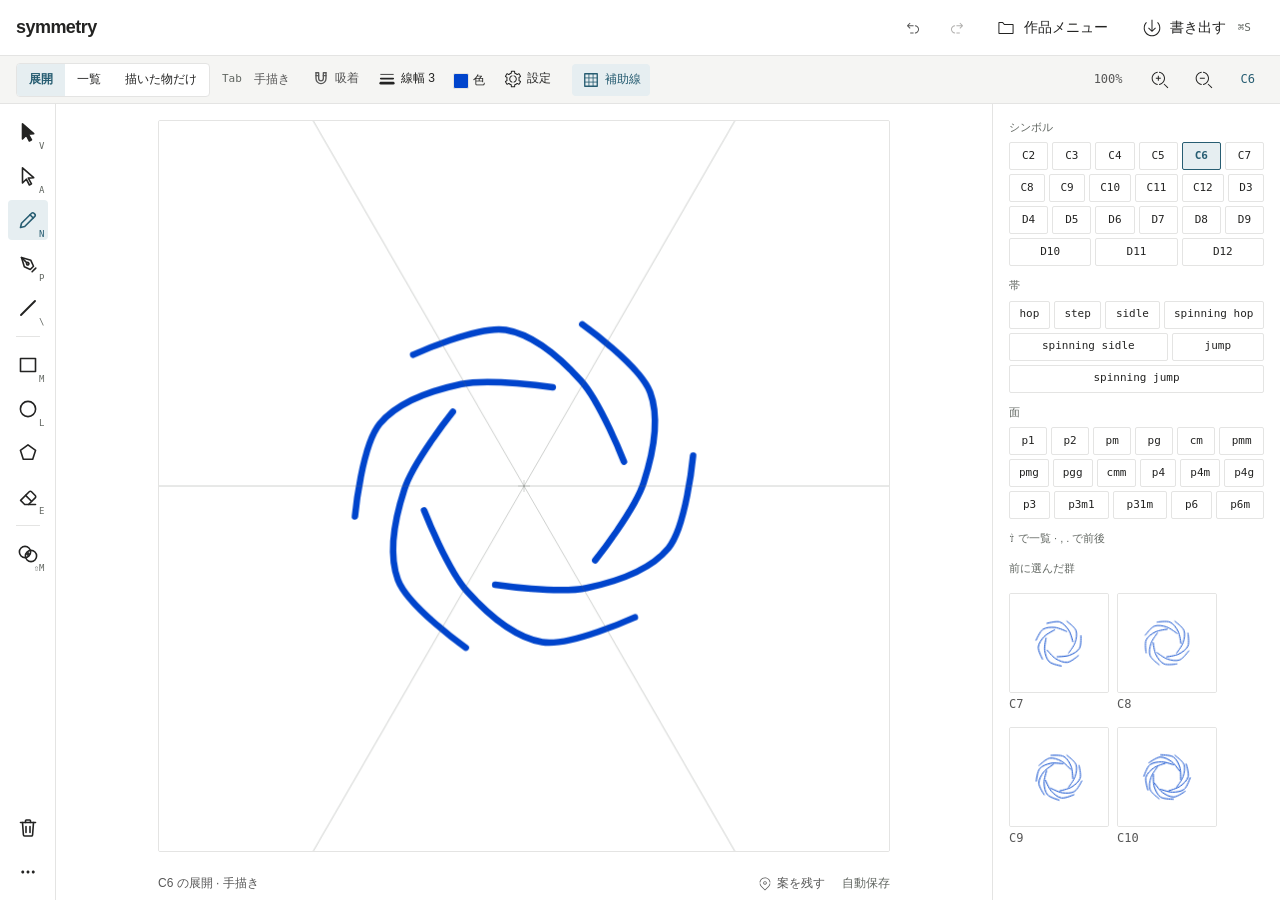
==== commit b9a13abc: "deploy 2026-10-28-0102" ====
--- a/symmetry-machine.html
+++ b/symmetry-machine.html
@@ -591,37 +591,71 @@
 <style>
 /* symmetry専用作業面。共通規格の色・余白・操作契約を継承し、スマホを正式対象にする。 */
 :root {
-  --color-accent:#006066; --color-accent-subtle:#e7f1f0; --color-focus-ring:#006066;
+  --color-accent-subtle:#e6eef1; --color-focus-ring:var(--color-accent);
   --color-text-muted:#626762; --font-sans:"Noto Sans JP",-apple-system,BlinkMacSystemFont,sans-serif;
   --font-mono:ui-monospace,"SFMono-Regular",Menlo,monospace;
-  --wb-stage:#f0f1ee; --wb-header:56px; --wb-nav:52px; --wb-context:52px; --wb-dock:64px;
+  --wb-stage:#fff; --wb-header:56px; --wb-nav:48px; --wb-context:52px; --wb-dock:64px;
   --wb-line:1px solid var(--color-border-secondary); --wb-dialog-width:460px;
-  --wb-control:44px; --wb-icon:20px; --wb-view-height:100dvh;
+  --wb-side-w:340px; --wb-control:44px; --wb-icon:20px; --wb-view-height:100dvh;
 }
 html:has(body.workbench),body.workbench {width:100%;height:100%;overflow:hidden;}
-body.workbench {height:var(--wb-view-height);display:grid;grid-template-rows:var(--wb-header) var(--wb-nav) minmax(0,1fr) auto var(--wb-context) calc(var(--wb-dock) + env(safe-area-inset-bottom));background:var(--wb-stage);}
+/* PC: 左に道具の列・上に設定の行・中央に作品と状態文・右に前に選んだ群と群の一覧（MOCK-layout-261026） */
+body.workbench {height:var(--wb-view-height);display:grid;grid-template-columns:56px minmax(0,1fr) 288px;grid-template-rows:var(--wb-header) var(--wb-nav) minmax(0,1fr) auto;background:var(--wb-stage);}
 .workbench [hidden] {display:none!important;}
 .workbench button,.workbench label.btn,.workbench a.btn {min-width:var(--wb-control);height:var(--wb-control);font-size:var(--font-size-md);font-weight:500;}
 .workbench button svg {width:var(--wb-icon);height:var(--wb-icon);flex:none;}
 .workbench button:focus-visible {outline:2px solid var(--color-focus-ring);outline-offset:-2px;}
 .wb-header {display:flex;align-items:center;gap:var(--space-2);padding:0 var(--space-4);background:var(--color-background);border-bottom:var(--wb-line);}
 .wb-wordmark {font-size:var(--font-size-lg);font-weight:600;letter-spacing:-.03em;margin-right:auto;}
-.wb-icon-button {padding:0!important;}
-.wb-export {border-color:var(--color-border-primary);padding:0 var(--space-3)!important;}
+.wb-icon-button {padding:0!important;color:var(--color-text-secondary);}
+.wb-menu,.wb-export {display:inline-flex;align-items:center;gap:var(--space-2);padding:0 var(--space-3)!important;white-space:nowrap;border-color:transparent;background:transparent;}
+.wb-export .key {position:static;align-self:center;line-height:1;font-family:var(--font-mono);font-size:var(--font-size-xs);color:var(--color-text-muted);margin-left:var(--space-1);}
+.wb-short {display:none;}
+.wb-header .wb-clear {display:inline-flex;align-items:center;gap:var(--space-1);padding:0 var(--space-2)!important;white-space:nowrap;border-color:transparent;background:transparent;color:var(--color-negative);}
+.wb-header .wb-clear svg {width:20px;height:20px;}
+/* 間隔（セルの辺）と格子の線の出し入れ。壁紙・帯のときだけ（workbench.js が hidden を切り替える）。PC は #wbOptions・スマホは #wbTileRow */
+#wbTile {display:flex;align-items:center;gap:var(--space-2);flex:none;}
+#wbTile .wb-gap {display:inline-flex;align-items:center;gap:var(--space-1);font-size:var(--font-size-sm);color:var(--color-text-secondary);white-space:nowrap;}
+#wbTile .wb-gap svg {width:20px;height:20px;flex:none;}
+#wbGap,#wbSize {width:80px;min-width:0;margin:0;accent-color:var(--color-accent);}
+.wb-gapnum {min-width:3ch;font-family:var(--font-mono);font-size:var(--font-size-sm);color:var(--color-text-primary);text-align:right;}
+#wbGrid[aria-pressed=true],#wbRows[aria-pressed=true] {color:var(--color-accent);background:var(--color-accent-subtle);}
+#wbTileRow {display:none;}
+#wbRows {white-space:nowrap;}
 .wb-header #barRedo {display:inline-flex;}
 .wb-header .barAct {margin:0;}
-.wb-header .wb-clear {display:inline-flex;gap:var(--space-1);padding:0 var(--space-2)!important;color:var(--color-text-primary);border-color:transparent;background:transparent;}
-.wb-nav {display:flex;align-items:center;justify-content:space-between;gap:var(--space-3);padding:0 var(--space-4);background:var(--color-background);}
+#wbOptions {display:flex;align-items:center;gap:var(--space-3);padding:0 var(--space-4);background:var(--color-surface-secondary);border-bottom:var(--wb-line);min-width:0;}
+#wbOptions button {height:32px;min-width:0;padding:0 var(--space-2);gap:var(--space-1);font-size:var(--font-size-sm);font-weight:400;}
+#wbOptions>.wb-spacer,.wb-spacer {flex:1;min-width:0;}
+.wb-tabhint {font-family:var(--font-mono);font-size:var(--font-size-xs);color:var(--color-text-muted);}
+.wb-toolname {font-size:var(--font-size-sm);color:var(--color-text-secondary);white-space:nowrap;min-width:3em;}
+#wbOptions #wbQuick,#wbOptions #wbForm,#wbOptions #wbAnchor {gap:var(--space-1);}
+#wbOptions #penbar {padding:0;border:0;}
+#wbOptions #penbar .grpHd,#wbOptions #penbar .plbl {display:none;}
+#wbOptions #penbar .prow {display:block;margin:0;}
+#wbOptions input[type=color] {width:28px;height:28px;border:0;background:transparent;padding:2px;}
+/* 表示の切替: 展開｜一覧｜描いた物だけ（3つ並びのセグメント） */
+#wbView {display:inline-flex;border:var(--wb-line);border-radius:var(--radius-sm);overflow:hidden;background:var(--color-background);flex:none;}
+#wbView button,#wbOptions #wbView button {height:32px;border:0;border-radius:0;padding:0 var(--space-3);font-size:var(--font-size-sm);font-weight:400;white-space:nowrap;background:transparent;color:var(--color-text-primary);box-shadow:none;}
+#wbView button+button,#wbView .wb-seg-item {border-left:var(--wb-line);}
+#wbView .wb-seg-item {display:contents;}
+#wbView .wb-seg-item button {border-left:var(--wb-line);}
+#wbView button[aria-pressed=true],#wbOptions #wbView button[aria-pressed=true] {background:var(--color-accent-subtle);color:var(--color-accent);font-weight:600;}
+#wbView button.on {box-shadow:none;}
+#wbZoom svg {display:none;}
+.wb-zbtn {padding:0!important;width:32px;}
+.wb-zbtn span {display:none;}
 .workbench #modebar {background:transparent;gap:var(--space-1);padding:0;}
 .workbench #modebar button {font-size:var(--font-size-md);height:var(--wb-control);padding:0 var(--space-3);border-radius:0;border-bottom:2px solid transparent;}
 .workbench #modebar button.on {box-shadow:none;color:var(--color-accent);background:transparent;border-bottom-color:var(--color-accent);}
-#wbRule {font-family:var(--font-mono);gap:var(--space-2);}
+#wbRule {font-family:var(--font-mono);font-weight:600;color:var(--color-accent);}
+#wbRule svg {display:none;}
 #wbArt {min-width:0;min-height:0;display:flex;align-items:stretch;overflow:hidden;position:relative;}
 .workbench #layout {display:contents;padding:0;}
 .workbench #padCol {position:static;width:auto;max-height:none;min-width:0;padding:0;overflow:hidden;flex:1;display:none;}
 .workbench .padStick {position:static;display:flex;width:100%;height:100%;align-items:center;justify-content:center;padding:var(--space-4);background:transparent;}
 .workbench #pad {width:var(--wb-pad,280px);height:var(--wb-pad,280px);max-width:100%;border:var(--wb-line);border-radius:var(--radius-xs);}
-body.workbench #edit {display:none;position:static;min-width:0;height:100%;width:100%;padding:var(--space-4);align-items:center;justify-content:center;background:transparent;border:0;}
+body.workbench #edit {display:none;flex-direction:row;position:static;min-width:0;height:100%;width:100%;padding:var(--space-4);align-items:center;justify-content:center;background:transparent;border:0;}
 .workbench #editCv {max-width:100%;flex:none;border:var(--wb-line);border-radius:var(--radius-xs);}
 .workbench.mode-live #padCol {display:block;}
 .workbench.mode-edit #edit {display:flex;}
@@ -639,21 +673,29 @@
 .workbench .sw canvas {width:100%;height:auto;}
 .workbench .sw .lb {font-size:var(--font-size-md);padding:var(--space-2) 0;}
 .workbench .grpTitle {font-size:var(--font-size-md);color:var(--color-text-secondary);}
-#wbStatus {display:flex;min-height:var(--space-6);align-items:center;justify-content:space-between;padding:0 var(--space-4);gap:var(--space-2);font-size:var(--font-size-sm);color:var(--color-text-secondary);}
-#wbTarget {overflow:hidden;text-overflow:ellipsis;white-space:nowrap;}
+#wbStatus {display:grid;grid-template-columns:minmax(0,1fr) auto auto;min-height:var(--space-6);align-items:center;padding:0 var(--space-4);column-gap:var(--space-2);font-size:var(--font-size-sm);color:var(--color-text-secondary);}
+#wbTarget {grid-area:1/1;overflow:hidden;text-overflow:ellipsis;white-space:nowrap;}
+#wbPin {grid-area:1/2;}
+#wbSaved {grid-area:1/3;color:var(--color-text-muted);}
+#wbStatus {min-height:32px;padding:0 var(--wb-status-pad,var(--space-4));}
+#wbStatus #wbPin {height:28px;min-width:0;padding:0 var(--space-2);gap:var(--space-1);font-size:var(--font-size-sm);font-weight:400;color:var(--color-text-secondary);border-color:transparent;background:transparent;}
+#wbStatus #wbPin svg {width:16px;height:16px;}
+/* 通知は作品面の外＝この状態行に1行で出す（#wbTarget と同じ場所に重なる）。長い文は省略して title に全文 */
+#wbMessage {grid-area:1/1;z-index:1;align-self:stretch;display:flex;align-items:center;gap:var(--space-2);min-width:0;background:var(--wb-stage);color:var(--color-text-primary);font-size:var(--font-size-sm);}
+#wbMessage span {flex:1;min-width:0;overflow:hidden;text-overflow:ellipsis;white-space:nowrap;}
+#wbMessage button {flex:none;color:var(--color-text-secondary);border-color:transparent;background:transparent;}
 #wbContext {background:var(--color-background);border-top:var(--wb-line);display:flex;align-items:center;justify-content:center;gap:var(--space-2);padding:var(--space-1) var(--space-3);min-width:0;}
 #wbContext>div {display:flex;align-items:center;gap:var(--space-1);}
 #wbContext input[type=color] {width:var(--wb-control);height:var(--wb-control);border:0;background:transparent;padding:var(--space-2);}
 #wbContext #penbar {padding:0;border:0;}
 #wbContext #penbar .grpHd,#wbContext #penbar .plbl {display:none;}
 #wbContext #penbar .prow {display:block;}
-#wbDock {background:var(--color-background);display:flex;justify-content:center;align-items:flex-start;padding:var(--space-1) var(--space-3) env(safe-area-inset-bottom);border-top:var(--wb-line);gap:var(--space-2);}
-#wbDock>button {height:calc(var(--wb-dock) - var(--space-2));min-width:64px;flex-direction:column;gap:var(--space-1);padding:var(--space-1) var(--space-3);border-radius:var(--radius-sm);}
-#wbDock>button.on {color:var(--color-accent);background:var(--color-accent-subtle);}
-#wbDock .key {display:none;}
-#wbMessage {position:fixed;z-index:60;left:50%;transform:translateX(-50%);bottom:calc(var(--wb-dock) + var(--wb-context) + var(--space-8));width:min(90%,480px);padding:var(--space-3) var(--space-4);background:var(--color-text-primary);color:white;display:flex;gap:var(--space-3);align-items:center;border-radius:var(--radius-sm);box-shadow:var(--shadow-floating);font-size:var(--font-size-md);}
-#wbMessage button {color:white;margin-left:auto;flex:none;}
 .workbench dialog {padding:0;border:var(--wb-line);border-radius:var(--radius-sm);width:min(calc(100% - 32px),var(--wb-dialog-width));max-height:calc(var(--wb-view-height) - 40px);background:var(--color-background);color:var(--color-text-primary);box-shadow:var(--shadow-floating);}
+/* 色・線幅は作品面の右に出し、結果を見ながら調整する（作品面は左へ寄る） */
+#wbSheet.side {position:fixed;inset:calc(var(--wb-header) + var(--wb-nav) + var(--space-2)) var(--space-4) auto auto;margin:0;width:var(--wb-side-w);max-height:calc(var(--wb-view-height) - var(--wb-header) - var(--wb-nav) - var(--space-6));z-index:45;}
+body.wb-side #wbArt {margin-right:calc(var(--wb-side-w) + var(--space-6));}
+.wb-numrow {grid-column:1/-1;display:flex;align-items:center;gap:var(--space-3);margin-top:var(--space-2);font-size:var(--font-size-md);color:var(--color-text-secondary);}
+#wbSwNum {width:96px;margin:0;text-align:right;}
 .workbench dialog::backdrop {background:var(--color-overlay);}
 .wb-sheet-header {display:flex;align-items:center;gap:var(--space-2);padding:var(--space-2) var(--space-4);border-bottom:var(--wb-line);}
 .wb-sheet-header h2 {font-size:var(--font-size-base);margin:0;flex:1;font-weight:600;}
@@ -692,18 +734,6 @@
 #wbSheet[data-page=pins] {--wb-dialog-width:720px;}
 .wb-file-actions {display:grid;grid-template-columns:1fr 1fr;gap:var(--space-2);}
 @media(max-width:699px) {
-  .wb-header {padding:0 var(--space-3);gap:var(--space-1);}
-  .wb-header .wb-export svg {display:none;}
-  .wb-wordmark {display:none;}
-  .wb-header .wb-clear {margin-left:auto;}
-  .wb-header .wb-clear span {font-size:var(--font-size-sm);}
-  .wb-nav {padding:0 var(--space-2);gap:0;}
-  .workbench #modebar button {padding:0 var(--space-2);}
-  #wbRule {padding:0 var(--space-2);}
-  #wbDock {gap:var(--space-1);padding-left:var(--space-2);padding-right:var(--space-2);}
-  #wbDock>button {min-width:0;flex:1;padding:var(--space-1);}
-  #wbContext {gap:var(--space-1);padding-left:var(--space-2);padding-right:var(--space-2);justify-content:space-between;}
-  #wbContext button {padding:0 var(--space-2);}
   .workbench dialog {position:fixed;inset:auto 0 0;margin:0;width:100%;max-width:none;max-height:calc(var(--wb-view-height) - 56px);border-radius:var(--radius-lg) var(--radius-lg) 0 0;padding-bottom:env(safe-area-inset-bottom);}
   #wbSheetBody {max-height:calc(var(--wb-view-height) - 136px);}
   .workbench #results {padding:var(--space-4);}
@@ -712,29 +742,168 @@
   .workbench #padCol {flex:1;}
   .wb-page .key {display:none;}
 }
-@media(max-height:500px) and (min-width:600px) {
-  :root {--wb-header:48px;--wb-nav:48px;--wb-context:48px;--wb-dock:52px;}
-  body.workbench {grid-template-columns:minmax(0,1fr) 76px;grid-template-rows:var(--wb-header) var(--wb-nav) minmax(0,1fr) auto var(--wb-context);}
-  .wb-header,.wb-nav,#wbStatus,#wbContext {grid-column:1;}
-  #wbArt {grid-column:1;grid-row:3;}
-  #wbDock {grid-column:2;grid-row:1/-1;flex-direction:column;padding:var(--space-1);gap:0;border-left:var(--wb-line);}
-  #wbDock>button {flex:1;min-height:44px;width:100%;}
-  #wbDock>button svg {display:none;}
-  .workbench .padStick,body.workbench #edit {padding:var(--space-2);}
-}
+/* 横向き（高さ500px未満）は下の「狭い画面」の規則で扱う（作品面を左・操作を右に縦並び） */
 /* 旧3カラム規則をこの作業面では使わない。 */
 .workbench.mode-live #results,.workbench.mode-edit #results {display:none;}
 .workbench.mode-live #live {order:1;}
-.workbench #wbStatus #wbPin {font-size:var(--font-size-md);}
 .workbench .wb-page #etSnapWrap {display:block;}
 .workbench .wb-page .wb-edit-detail.etOpt {display:none;}
 .wb-ink {display:inline-block;width:16px;height:16px;border:var(--wb-line);border-radius:var(--radius-xs);background:var(--wb-ink);}
 #wbForm button[aria-pressed=true] {color:var(--color-accent);background:var(--color-accent-subtle);}
 .workbench .wb-page [hidden] {display:none!important;}
 #wbFeedback {margin:var(--space-3) var(--space-4) 0;padding:var(--space-3);background:var(--color-accent-subtle);font-size:var(--font-size-md);line-height:var(--line-height-body);}
-#wbZoom {margin-left:auto;font-family:var(--font-mono);font-size:var(--font-size-sm);color:var(--color-text-secondary);}
+#wbZoom {font-family:var(--font-mono);font-size:var(--font-size-sm);color:var(--color-text-secondary);}
 .workbench #pad,.workbench #editCv {transform-origin:center;}
-@media(max-width:699px){#wbZoom {padding:0 var(--space-1);}}
+/* 展開の右に並べる、前に選んだ群の小さい展開（2番目・3番目）。幅は JS が --wb-recent に入れる（大きい展開の1/4以下） */
+#wbRecent {display:grid;grid-template-columns:repeat(2,100px);justify-content:start;gap:var(--space-2);min-height:calc(var(--space-6) + 2 * 132px);}   /* 4枚＝2列×2段（右の列 256px に収まる） */
+#wbRecent>.wb-side-h {grid-column:1/-1;margin:0;}
+#wbRecent.empty {visibility:hidden;}   /* 空でも場所を取っておく＝群を替えても右の列が動かない */
+#wbRecent>button {display:flex;flex-direction:column;align-items:flex-start;gap:var(--space-1);width:100px;min-width:0;height:auto;padding:0;border:0;background:transparent;}
+#wbRecent>button:hover canvas {border-color:var(--color-border-primary);}
+#wbRecent canvas {display:block;width:100px;height:100px;border:var(--wb-line);border-radius:var(--radius-xs);background:var(--art-paper);}
+#wbRecent span {font-family:var(--font-mono);font-size:var(--font-size-sm);font-weight:400;color:var(--color-text-secondary);text-align:left;}
+/* Shift タップで開く群の一覧（浮遊要素なので影可）。表示は展開のまま・決めると閉じる */
+#wbGroupPop {position:absolute;z-index:50;right:var(--space-4);top:calc(var(--wb-header) + var(--wb-nav) + var(--space-2));width:min(340px,30vw);max-height:calc(var(--wb-view-height) - var(--wb-header) - var(--wb-nav) - var(--wb-dock) - var(--space-8));overflow-y:auto;overscroll-behavior:contain;padding:var(--space-4);background:var(--color-background);border:var(--wb-line);border-radius:var(--radius-md);box-shadow:var(--shadow-floating);}
+.wb-pop-title {font-size:var(--font-size-sm);color:var(--color-text-secondary);margin:var(--space-3) 0 var(--space-2);}
+.wb-pop-title:first-child {margin-top:0;}
+.wb-pop-grid {display:grid;grid-template-columns:repeat(auto-fill,minmax(72px,1fr));gap:var(--space-2);}
+#wbGroupPop button {display:flex;flex-direction:column;align-items:stretch;gap:var(--space-1);min-width:0;height:auto;padding:var(--space-1);border:0;background:transparent;border-radius:var(--radius-sm);}
+#wbGroupPop button:hover {background:var(--color-surface-secondary);}
+#wbGroupPop button:focus-visible {outline:2px solid var(--color-focus-ring);outline-offset:-2px;}
+#wbGroupPop button[aria-pressed=true] {background:var(--color-accent-subtle);color:var(--color-accent);}
+#wbGroupPop canvas {display:block;width:100%;height:auto;border:var(--wb-line);border-radius:var(--radius-xs);background:var(--art-paper);}
+#wbGroupPop span {font-family:var(--font-mono);font-size:var(--font-size-sm);font-weight:400;text-align:left;white-space:normal;overflow-wrap:anywhere;line-height:1.3;}   /* 群名は切らない（折り返す） */
+@media(max-width:899px) {   /* 狭い画面は作品面の下に低く出す（覆う面積を抑える） */
+  #wbGroupPop {left:var(--space-2);right:var(--space-2);width:auto;top:auto;bottom:calc(var(--wb-dock) + var(--wb-context) + var(--space-2));max-height:30vh;}
+}
+
+/* =========================================================
+   PC の配置（左に道具の列・右に群）。狭い画面では隠れ、下の「狭い画面」ブロックが効く
+   ========================================================= */
+.wb-header {grid-area:1/1/2/4;}
+#wbOptions {grid-area:2/1/3/4;}
+#wbTools {grid-area:3/1/5/2;}
+#wbArt {grid-area:3/2/4/3;}
+#wbStatus {grid-area:4/2/5/3;}
+#wbSide {grid-area:3/3/5/4;}
+body.mode-grid #wbArt {grid-area:3/1/4/4;}
+body.mode-grid #wbStatus {grid-area:4/1/5/4;}
+body.mode-grid #wbTools,body.mode-grid #wbSide {display:none;}
+#wbRules,#wbSelRow,#wbContext,#wbFlick,#wbDock>[data-flick],body.workbench #wbTools #wbDock>[data-flick] {display:none;}
+body:not(.wb-narrow) #wbDock {display:contents;}
+.wb-header {gap:var(--space-2);}
+.wb-header .wb-icon-button {width:36px;min-width:36px;height:36px;}
+#wbTools {display:flex;flex-direction:column;align-items:center;gap:var(--space-1);padding:var(--space-2) 0;background:var(--color-background);border-right:var(--wb-line);overflow-y:auto;overflow-x:hidden;min-height:0;}
+body.workbench #wbTools button {position:relative;display:inline-flex;align-items:center;justify-content:center;width:40px;min-width:40px;height:40px;padding:0;margin:0;border:0;border-radius:var(--radius-sm);background:transparent;color:var(--color-text-primary);box-shadow:none;}
+body.workbench #wbTools button:hover {background:var(--color-surface-secondary);}
+body.workbench #wbTools button.on,body.workbench #wbTools button[aria-pressed=true] {background:var(--color-accent-subtle);color:var(--color-accent);}
+#wbTools button svg {width:24px;height:24px;}
+#wbTools .key {position:absolute;right:3px;bottom:1px;font-family:var(--font-mono);font-size:9px;line-height:1;color:var(--color-text-muted);}
+#wbTools button.on .key {color:var(--color-accent);}
+.wb-tl {position:absolute;width:1px;height:1px;overflow:hidden;clip:rect(0 0 0 0);white-space:nowrap;}
+.wb-tsep {display:block;width:24px;height:1px;margin:var(--space-1) 0;background:var(--color-border-secondary);flex:none;}
+#wbTools #barClear {margin-top:var(--space-2);}
+#wbSide {display:flex;flex-direction:column;gap:var(--space-4);padding:var(--space-4);background:var(--color-background);border-left:var(--wb-line);overflow-y:auto;min-height:0;}
+.wb-side-h {margin:0 0 var(--space-2);font-size:var(--font-size-xs);color:var(--color-text-muted);}
+.wb-side-note {margin:var(--space-3) 0 0;font-size:var(--font-size-xs);color:var(--color-text-muted);}
+#wbGroups .wb-side-h:not(:first-child) {margin-top:var(--space-3);}
+.wb-group-grid {display:flex;flex-wrap:wrap;gap:var(--space-1);}
+#wbGroups button,.wb-group-grid button {flex:1 0 auto;min-width:36px;height:28px;padding:0 var(--space-2);font-family:var(--font-mono);font-size:var(--font-size-xs);font-weight:400;border:var(--wb-line);background:var(--color-background);color:var(--color-text-primary);border-radius:var(--radius-xs);}
+#wbGroups button:hover {background:var(--color-surface-secondary);}
+#wbGroups button[aria-pressed=true] {background:var(--color-accent-subtle);color:var(--color-accent);border-color:var(--color-accent);font-weight:600;}
+
+/* =========================================================
+   狭い画面（幅900px未満・スマホ横向き）＝固定入口4つ＋フリック＋群の帯＋1段の行
+   body.wb-narrow は workbench.js が付ける。PC（900px以上）には一切効かない。
+   ========================================================= */
+body:not(.wb-narrow) #wbFlick {display:none!important;}
+body.workbench.wb-narrow {
+  --wb-fixed:calc(var(--wb-header) + 48px + 56px + 32px + 48px + 8px + var(--wb-dock) + env(safe-area-inset-bottom));
+  --wb-art-h:min(100vw, calc(var(--wb-view-height) - var(--wb-fixed)));
+  grid-template-columns:minmax(0,1fr);
+  /* 上の行・表示の切替・群の帯・作品（正方形）・状態文・（空き1か所）・ペン等の行・1段の行・下の4つ */
+  grid-template-rows:var(--wb-header) 48px 56px var(--wb-art-h) auto minmax(0,1fr) auto 48px calc(var(--wb-dock) + env(safe-area-inset-bottom));
+}
+body.wb-narrow.wb-ctx {--wb-fixed:calc(var(--wb-header) + 48px + 56px + 32px + 48px + 60px + var(--wb-dock) + env(safe-area-inset-bottom));}
+body.wb-narrow.wb-aux {--wb-fixed:calc(var(--wb-header) + 48px + 56px + 32px + 48px + 8px + 44px + var(--wb-dock) + env(safe-area-inset-bottom));}   /* 補助線の行（44px）の分 */
+body.wb-narrow.wb-tile {--wb-fixed:calc(var(--wb-header) + 48px + 56px + 32px + 48px + 8px + 80px + var(--wb-dock) + env(safe-area-inset-bottom));}   /* 間隔・大きさの行（80px）の分だけ作品を縮める */
+body.wb-narrow.wb-ctx.wb-tile {--wb-fixed:calc(var(--wb-header) + 48px + 56px + 32px + 48px + 60px + 80px + var(--wb-dock) + env(safe-area-inset-bottom));}
+body.wb-narrow #wbTools,body.wb-narrow #wbSide {display:none;}
+body.wb-narrow .wb-header {grid-area:1/1;padding:0 var(--space-3);gap:var(--space-1);}
+body.wb-narrow .wb-wordmark {display:none;}
+body.wb-narrow .wb-menu {margin-left:auto;}
+body.wb-narrow .wb-long,body.wb-narrow .wb-export .key {display:none;}
+body.wb-narrow .wb-short {display:inline;}
+body.wb-narrow #wbOptions {grid-area:2/1;padding:0 var(--space-4);background:var(--color-background);border-bottom:0;}
+body.wb-narrow #wbOptions #wbView button {height:36px;}
+body.wb-narrow #wbZoom {display:inline-flex;gap:var(--space-1);padding:0;font-size:var(--font-size-md);color:var(--color-text-primary);}
+body.wb-narrow #wbZoom svg {display:block;width:24px;height:24px;}
+body.wb-narrow #wbRules {display:flex;grid-area:3/1;box-sizing:border-box;height:56px;align-items:center;gap:var(--space-1);padding:0 var(--space-4);scroll-padding:0 var(--space-4);overflow-x:auto;overflow-y:hidden;background:var(--color-background);scrollbar-width:none;overscroll-behavior-x:contain;}
+body.wb-narrow #wbRules::-webkit-scrollbar {display:none;}
+body.wb-narrow #wbArt {grid-area:4/1;}
+body.wb-narrow #wbStatus {grid-area:5/1;}
+body.wb-narrow #wbContext {display:flex;grid-area:7/1;}
+body.wb-narrow #wbSelRow {display:flex;grid-area:8/1;}
+body.wb-narrow #wbTileRow {display:flex;grid-area:6/1;align-items:center;box-sizing:border-box;height:80px;padding:0 var(--space-4);background:var(--color-background);}
+body.wb-narrow #wbTileRow #wbTile {flex:1;min-width:0;display:grid;grid-template-columns:minmax(0,1fr) auto;column-gap:var(--space-3);row-gap:0;align-items:center;}
+body.wb-narrow #wbTileRow #wbGrid {grid-area:1/2/3/3;}
+body.wb-narrow #wbTileRow #wbTile.has-rows #wbGrid {grid-area:1/2;}
+body.wb-narrow #wbTileRow #wbRows {grid-area:2/2;height:36px;padding:0 var(--space-2);gap:var(--space-1);font-size:var(--font-size-md);font-weight:400;white-space:nowrap;}
+body.wb-narrow.wb-aux #wbTileRow {height:44px;}
+body.wb-narrow.wb-aux #wbTileRow #wbTile {display:flex;}
+body.wb-narrow.wb-aux #wbTileRow #wbGrid {height:36px;}
+#wbTile .wb-gaplbl {display:inline-block;min-width:3em;}
+#wbTile .wb-size {padding-left:calc(20px + var(--space-1));}   /* 間隔（アイコン付き）と大きさのスライダーの左端を揃える */
+body.wb-narrow #wbTileRow .wb-gap {flex:1;min-width:0;font-size:var(--font-size-md);}
+body.wb-narrow #wbTileRow #wbGap,body.wb-narrow #wbTileRow #wbSize {flex:1;width:auto;}
+body.wb-narrow #wbTileRow #wbGrid {height:36px;padding:0 var(--space-2);gap:var(--space-1);font-size:var(--font-size-md);font-weight:400;}
+body.wb-narrow #wbDock {display:flex;grid-area:9/1;justify-content:flex-end;}
+#wbRules button {flex:none;min-width:40px;height:40px;padding:0 var(--space-3);font-family:var(--font-mono);font-size:var(--font-size-md);font-weight:400;border:var(--wb-line);border-radius:var(--radius-xs);background:var(--color-background);}
+#wbRules button[aria-pressed=true] {background:var(--color-accent-subtle);color:var(--color-accent);border-color:var(--color-accent);font-weight:600;}
+.wb-rules-head {flex:none;margin:0 var(--space-1) 0 var(--space-2);font-size:var(--font-size-xs);color:var(--color-text-muted);white-space:nowrap;}
+.wb-rules-head:first-child {margin-left:0;}
+.wb-rules-more {flex:none;padding:0 var(--space-2);color:var(--color-text-muted);}
+body.wb-narrow #wbStatus {padding:0 var(--space-4);}
+body.wb-narrow #wbSelRow {align-items:center;gap:var(--space-1);padding:0 var(--space-3);background:var(--color-background);border-top:var(--wb-line);}
+#wbSelRow button {flex:1;min-width:0;height:40px;padding:0 var(--space-2);gap:var(--space-2);font-size:var(--font-size-md);font-weight:400;border-color:transparent;background:transparent;}
+#wbSelRow button svg {width:20px;height:20px;}
+#wbSelRow button.btn-danger {color:var(--color-negative);}
+#wbSelRow button.on {color:var(--color-accent);background:var(--color-accent-subtle);}
+body.wb-narrow #wbContext {background:var(--color-background);border-top:var(--wb-line);}
+body.wb-narrow #wbDock {background:var(--color-background);align-items:flex-start;padding:var(--space-1) var(--space-3) env(safe-area-inset-bottom);border-top:var(--wb-line);gap:var(--space-2);}
+body.wb-narrow #wbDock>[data-flick] {display:flex;flex:0 0 76px;width:76px;min-width:0;height:calc(var(--wb-dock) - var(--space-2));flex-direction:column;gap:2px;padding:var(--space-1);border:0;border-radius:var(--radius-sm);background:transparent;font-size:var(--font-size-sm);font-weight:400;touch-action:none;user-select:none;-webkit-user-select:none;-webkit-touch-callout:none;}
+body.wb-narrow #wbDock>[data-flick] svg {width:24px;height:24px;}
+body.wb-narrow #wbDock>[data-flick].on {color:var(--color-accent);background:var(--color-accent-subtle);}
+body.wb-narrow #wbDock>[data-flick][aria-disabled=true] {opacity:.45;}
+/* フリックの候補: 後ろを白く薄くして候補（十字5マス・アイコン＋文字）だけ浮かせる */
+#wbFlick {position:fixed;inset:0;z-index:58;display:flex;align-items:flex-end;justify-content:center;padding-bottom:calc(var(--wb-dock) + env(safe-area-inset-bottom) + var(--space-3));background:rgba(255,255,255,.55);pointer-events:none;}
+.wb-flick-pad {pointer-events:auto;padding:var(--space-2);background:var(--color-background);border:var(--wb-line);border-radius:var(--radius-md);box-shadow:var(--shadow-floating);}
+.wb-flick-pad p {margin:0 0 var(--space-2);font-size:var(--font-size-xs);color:var(--color-text-secondary);text-align:center;}
+.wb-flick-grid {display:grid;grid-template-columns:repeat(3,minmax(56px,auto));grid-template-rows:repeat(3,56px);gap:var(--space-1);}
+#wbFlick button {flex-direction:column;gap:2px;width:auto;min-width:56px;height:56px;padding:0 var(--space-1);font-size:11px;font-weight:400;white-space:nowrap;border:var(--wb-line);border-radius:var(--radius-xs);background:var(--color-background);touch-action:none;}
+#wbFlick button svg {width:24px;height:24px;}
+#wbFlick button[data-dir=up] {grid-area:1/2;}
+#wbFlick button[data-dir=left] {grid-area:2/1;}
+#wbFlick button[data-dir=center] {grid-area:2/2;}
+#wbFlick button[data-dir=right] {grid-area:2/3;}
+#wbFlick button[data-dir=down] {grid-area:3/2;}
+#wbFlick button.on {background:var(--color-accent-subtle);color:var(--color-accent);border-color:var(--color-accent);}
+/* 横向き: 作品面を左（短辺いっぱい）、ヘッダー・表示の切替・群の帯・状態文・1段の行・操作列は右の列に縦に並べる */
+@media(max-height:500px) and (min-width:600px) {
+  :root {--wb-header:48px;--wb-dock:52px;--wb-right:min(400px,52vw);}
+  body.workbench.wb-narrow {grid-template-columns:minmax(0,1fr) var(--wb-right);grid-template-rows:var(--wb-header) 48px 56px auto 48px minmax(0,1fr) auto var(--wb-dock);}
+  body.wb-narrow #wbArt {grid-area:1/1/-1/2;}
+  body.wb-narrow .wb-header {grid-area:1/2;}
+  body.wb-narrow #wbOptions {grid-area:2/2;}
+  body.wb-narrow #wbRules {grid-area:3/2;}
+  body.wb-narrow #wbStatus {grid-area:4/2;}
+  body.wb-narrow #wbSelRow {grid-area:5/2;}
+  body.wb-narrow #wbTileRow {grid-area:6/2;}
+  body.wb-narrow #wbContext {grid-area:7/2;}
+  body.wb-narrow #wbDock {grid-area:8/2;}
+  body.wb-narrow #wbFlick {padding-left:calc(100vw - var(--wb-right));}
+  .workbench .padStick,body.workbench #edit {padding:var(--space-2);}
+}
 
 </style>
 </head>
@@ -793,7 +962,7 @@
             <button class="tg" id="tForm">形成<span class="key">⇧M</span></button>
             <button class="tg" id="tFree">手描き<span class="key">N</span></button>
             <button class="tg" id="tPen">ペン<span class="key">P</span></button>
-            <button class="tg" id="tLine">直線</button>
+            <button class="tg" id="tLine">直線<span class="key">\</span></button>
             <button class="tg" id="tRect">矩形<span class="key">M</span></button>
             <button class="tg" id="tEllipse">円<span class="key">L</span></button>
             <button class="tg" id="tPoly">多角形</button>
@@ -969,13 +1138,13 @@
         <summary class="grpHd">展開</summary>
         <div class="prow" id="paramRow">
           <span class="plbl">セル</span>
-          <div class="pbody"><input type="range" id="cellRange" min="48" max="120" step="4" value="72"><span
+          <div class="pbody"><input type="range" id="cellRange" min="48" max="300" step="4" value="72"><span
             class="numwrap"><input class="num" id="cellNum" type="text" inputmode="decimal" aria-label="セル"
             title="直接入力できる（Enterで確定）。↑↓で4ずつ・⇧↑↓で40ずつ"><span class="unit">px</span></span></div>
         </div>
         <div class="prow">
           <span class="plbl">断片</span>
-          <div class="pbody"><input type="range" id="scaleRange" min="0.35" max="1" step="0.05" value="0.65"><span
+          <div class="pbody"><input type="range" id="scaleRange" min="0.1" max="2" step="0.05" value="0.65"><span
             class="numwrap"><input class="num" id="scaleNum" type="text" inputmode="decimal" aria-label="断片"
             title="直接入力できる（Enterで確定）。↑↓で0.05ずつ・⇧↑↓で0.5ずつ"><span class="unit">×</span></span></div>
         </div>
@@ -1153,12 +1322,13 @@
         <div class="tools">
           <button class="tg" id="snAnchor">アンカー</button>
           <button class="tg" id="snCross">交点</button>
+          <button class="tg" id="snLattice">格子</button>
           <button class="tg" id="snCenter">回転中心</button>
           <button class="tg" id="snMid">中点</button>
           <button class="tg" id="snAxis">鏡映軸</button>
           <button class="tg" id="snEdge">輪郭</button>
         </div>
-        <div class="hint">交点＝ベースの線と複製が交わるところ（×印で出ます）。左に並んでいるものほど強く勝ちます。「吸着」そのものは左の造形パネルでオン／オフ。ドラッグ中に ⇧ を押すと一時的に切れます。</div>
+        <div class="hint">交点＝ベースの線と複製が交わるところ（×印で出ます）。格子＝壁紙・帯のセルの格子点・辺の中点・セル中心。左に並んでいるものほど強く勝ちます。「吸着」そのものは左の造形パネルでオン／オフ。ドラッグ中に ⇧ を押すと一時的に切れます。</div>
       </div>
     </details>
 
@@ -1168,9 +1338,10 @@
 </div>
 
 <div id="cheat" hidden><button id="cheatClose" aria-label="閉じる">×</button>ツール: V=選択 / A=アンカー / ⇧M=形成 / N=手描き / P=ペン / M=矩形 / L=円 / E=消しゴム（単キーは日本語入力ON・入力欄では効かない）
+　手描き・ペン・図形・消しゴムは展開した絵の上に直接描ける（どの複製の上でも、全部の複製に同じ形が出る）
 　V・A・⇧M は「いま見ている側」に効く（展開を編集の画面では展開側／それ以外では造形パッド側）
 アンカー選択ツール A（イラレのダイレクト選択）= パッドで形を1クリックするとアンカーが出る。選択ツールのダブルクリックでも同じ
-造形をロック = 左のパッドを触れなくする（展開ビューだけをいじりたいときに、誤って描き足す事故を防ぐ）
+造形をロック = 描き足せなくする（左のパッドにも、展開の上にも描けなくなる。選択・アンカー・形成は使える）
 
 重なり（展開の後処理・いつでも戻せる）
 　そのまま = コピーごとに描く（重なりの線が見える）
@@ -2302,6 +2473,7 @@
     return { mat: Geom.mul(Geom.translate(ax, ay), Geom.mul(Geom.scaleMat(s), Geom.translate(-padW / 2, -padW / 2))), scale: s };
   }
   let ROSETTE_CENTER = null;   // 回転対称の中心（パッド座標）。null=パッド中心。axisツールで変更
+  let ROWS = false;            // 帯（フリーズ）を縦に CELL ごと展開面いっぱいに重ねるか。既定 false＝従来の1列。setParams で変える（画面・SVG・PNG・スワッチは layout 経由で同じ）
   function placementRosette(padW, sw) {
     const s = sw * ROSETTE_SCALE / padW;
     const cx = ROSETTE_CENTER ? ROSETTE_CENTER[0] : padW / 2;
@@ -2359,17 +2531,24 @@
     const ax = FRIEZE_ANCHOR[0] * CELL, ay = FRIEZE_ANCHOR[1] * CELL;
     return { mat: Geom.mul(Geom.translate(ax, ay), Geom.mul(Geom.scaleMat(s), Geom.translate(-padW / 2, -padW / 2))), scale: s };
   }
-  function instancesFrieze(name, viewW, viewH, motif) {
+  /* rows=true: 帯を縦に CELL ごとに並べる（段の並進 j*CELL を足す。帯の操作テーブルは触らない）。既定は ROWS（=false＝従来の1列） */
+  function instancesFrieze(name, viewW, viewH, motif, rows = ROWS) {
     const ops = friezeOps(name);
     const out = [];
     const kMin = Math.floor((-motif.r - 2 * CELL) / CELL), kMax = Math.ceil((viewW + motif.r + 2 * CELL) / CELL);
+    const jMax = rows ? Math.ceil((viewH / 2 + motif.r + 2 * CELL) / CELL) : 0;
     for (let k = kMin; k <= kMax; k++) {
       const ox = k * CELL;
       for (const m of ops) {
-        const [cx] = Geom.apply(m, motif.cx, motif.cy);
+        const [cx, cy] = Geom.apply(m, motif.cx, motif.cy);
         const x = cx + ox;
         if (x < -motif.r || x > viewW + motif.r) continue;
-        out.push([m[0], m[1], m[2], m[3], m[4] + ox, m[5] + viewH / 2]);   // 帯をスワッチ中央へ
+        if (!rows) { out.push([m[0], m[1], m[2], m[3], m[4] + ox, m[5] + viewH / 2]); continue; }   // 帯をスワッチ中央へ
+        for (let j = -jMax; j <= jMax; j++) {
+          const y = cy + viewH / 2 + j * CELL;
+          if (y < -motif.r || y > viewH + motif.r) continue;
+          out.push([m[0], m[1], m[2], m[3], m[4] + ox, m[5] + viewH / 2 + j * CELL]);
+        }
       }
     }
     return out;
@@ -2409,6 +2588,7 @@
     let changed = false;
     if (typeof p.cell === "number" && p.cell > 0 && p.cell !== CELL) { CELL = p.cell; changed = true; }
     if (typeof p.scale === "number" && p.scale > 0 && p.scale !== MOTIF_SCALE) { MOTIF_SCALE = p.scale; changed = true; }
+    if (typeof p.rows === "boolean" && p.rows !== ROWS) { ROWS = p.rows; changed = true; }
     if ("center" in p) { ROSETTE_CENTER = p.center || null; changed = true; }   // ロゼット回転中心（キャッシュ無関係）
     if (changed) {
       for (const k in cellOpsCache) delete cellOpsCache[k];
@@ -2416,7 +2596,7 @@
     }
     return changed;
   }
-  const getParams = () => ({ cell: CELL, scale: MOTIF_SCALE, center: ROSETTE_CENTER });
+  const getParams = () => ({ cell: CELL, scale: MOTIF_SCALE, center: ROSETTE_CENTER, rows: ROWS });
 
   /* ==== 自己検証: 位数・直交性・閉包（分数座標系で厳密） ==== */
   function selfTest() {
@@ -2601,14 +2781,19 @@
   let persistState = "ok";   // "ok" | "degraded"(画像なし保存) | "memory"(保存不可)
 
   const emit = () => { listeners.forEach(fn => fn(items)); scheduleSave(); };
-  const snapshot = () => ({ items, form });
+  /* meta = ドキュメントの版に同梱する小さな付随状態（いまは選んでいる群の名前）。
+     群の変更も ⌘Z で戻せるよう、items・form と同じスナップショットに入れる（2026-10-25・B6） */
+  let meta = null;
+  const snapshot = () => ({ items, form, meta });
 
   /* items と form を1つの版として積む。既存の呼び出し（commit(nextItems)）はそのまま動き、
      form を触るときだけ第2引数を渡す＝1操作=1コミット=1undo が両方に効く */
-  function commit(nextItems, nextForm) {
-    undoStack.push(snapshot());
-    if (undoStack.length > STACK_MAX) undoStack.shift();
-    redoStack = [];
+  function commit(nextItems, nextForm, amend) {
+    if (!amend) {   // amend=直前のコミットを置き換える（矢印キーの連打を1段にまとめる用）。履歴は積まない
+      undoStack.push(snapshot());
+      if (undoStack.length > STACK_MAX) undoStack.shift();
+      redoStack = [];
+    }
     if (nextItems !== undefined) items = nextItems;
     if (nextForm !== undefined) form = Object.freeze(nextForm);
     emit();
@@ -2629,16 +2814,16 @@
   function add(item) { commit([...items, Object.freeze(item)]); }
   function addMany(arr) { if (arr && arr.length) commit([...items, ...arr.map(Object.freeze)]); }   // 1回のundoでまとめて追加
   function removeAt(i) { if (i >= 0 && i < items.length) commit(items.filter((_, k) => k !== i)); }
-  function removeMany(idxs) {   // 複数選択の削除を1回のundoに
+  function removeMany(idxs, nextForm) {   // 複数選択の削除を1回のundoに（nextForm を渡すと形成の記録も同じ1コミットで差し替える）
     const set = new Set(idxs.filter(i => i >= 0 && i < items.length));
-    if (set.size) commit(items.filter((_, k) => !set.has(k)));
-  }
-  function replaceAt(i, item) {   // 1コミットでitemを置換（moveツールの変換確定用）
-    if (i >= 0 && i < items.length && item) commit(items.map((it, k) => k === i ? Object.freeze(item) : it));
-  }
-  function replaceMany(entries) {   // [[index,item],...] を1コミットで置換（複数選択の変換確定用）
+    if (set.size) commit(items.filter((_, k) => !set.has(k)), nextForm);
+  }
+  function replaceAt(i, item, opt) {   // 1コミットでitemを置換（moveツールの変換確定用）。opt.amend=直前のコミットに合流
+    if (i >= 0 && i < items.length && item) commit(items.map((it, k) => k === i ? Object.freeze(item) : it), undefined, !!(opt && opt.amend));
+  }
+  function replaceMany(entries, opt) {   // [[index,item],...] を1コミットで置換（複数選択の変換確定用）
     const map = new Map(entries.filter(([i, it]) => i >= 0 && i < items.length && it));
-    if (map.size) commit(items.map((it, k) => map.has(k) ? Object.freeze(map.get(k)) : it));
+    if (map.size) commit(items.map((it, k) => map.has(k) ? Object.freeze(map.get(k)) : it), undefined, !!(opt && opt.amend));
   }
   function replaceWith(idxs, newItems) {   // 選択群を新item群に置換（シェイプ演算の確定用・1コミット=1undo）
     const set = new Set(idxs.filter(i => i >= 0 && i < items.length));
@@ -2677,7 +2862,20 @@
     return where === "back" ? picked.map((_, k) => k) : picked.map((_, k) => rest.length + k);
   }
   function clear() { if (items.length || hasForm()) commit([], EMPTY_FORM); }   // 全消去は形成の記録も消す
-  const applySnap = s => { items = s.items; form = s.form; };
+  const applySnap = s => { items = s.items; form = s.form; meta = s.meta === undefined ? meta : s.meta; };
+  /* 付随状態の更新。record=true なら1コミット=1undo（群の変更）、false なら履歴に積まず今の版だけ書き換える
+     （起動時・案の読み込み・undo で戻した結果を反映するとき）。同じ値なら何もしない */
+  function setMeta(m, record = true) {
+    if (m === meta) return false;
+    if (record) {
+      undoStack.push(snapshot());
+      if (undoStack.length > STACK_MAX) undoStack.shift();
+      redoStack = [];
+    }
+    meta = m;
+    emit();
+    return true;
+  }
   function undo() { if (!undoStack.length) return; redoStack.push(snapshot()); applySnap(undoStack.pop()); emit(); }
   function redo() { if (!redoStack.length) return; undoStack.push(snapshot()); applySnap(redoStack.pop()); emit(); }
 
@@ -2718,6 +2916,7 @@
     if (isFiniteNum(it.alpha)) o.alpha = it.alpha;
     if (isFiniteNum(it.r) && it.r > 0) o.r = it.r;
     if (it.still === true) o.still = true;   // 静止（対称展開に参加しない＝地）
+    if (it.formed === true) o.formed = true;   // 形成の「つなぐ」で作った塗り（もう一度触ると消える・面の材料に入れない）
     return o;
   }
   const validRing = ring => Array.isArray(ring) && ring.length >= 3 &&
@@ -2843,6 +3042,8 @@
   return {
     get items() { return items; },
     get form() { return form; },          // 形成の記録（読み取り専用。更新は setForm）
+    get meta() { return meta; },          // 版に同梱する付随状態（選んでいる群の名前。更新は setMeta）
+    setMeta,
     get persistState() { return persistState; },
     add, addMany, removeAt, removeMany, replaceAt, replaceMany, replaceWith, reorder, clear, undo, redo,
     setForm, hasForm,
@@ -3263,7 +3464,7 @@
   /* formed = 形成（展開ビューでの非破壊編集）を焼いた実体item列。padW座標で**既に展開済み**なので、
      渡されたら spec による展開はせず size/padW の等方スケールで描くだけ。
      これで「画面で見ているもの」と「スワッチ/PNG/SVGに出るもの」が構造的に一致する */
-  function swatchInto(ctx, size, base, spec, motif, padW, bg, sizeH = size, formed) {
+  function swatchInto(ctx, size, base, spec, motif, padW, bg, sizeH = size, formed, firstOnly) {
     ctx.setTransform(base, 0, 0, base, 0, 0);
     ctx.clearRect(0, 0, size, sizeH);
     if (bg) { ctx.fillStyle = bg; ctx.fillRect(0, 0, size, sizeH); }
@@ -3287,7 +3488,9 @@
     const knockout = bg === null;   // 透明背景（PNG clear）のときだけpaperを真の穴にする
     drawStills(ctx, motif, padW, base, size, sizeH, knockout);   // 地は展開の背後に1回だけ
     if (motif.bbox) {
-      const { place, insts } = Groups.layout(spec, size, padW, motif.bbox, sizeH);
+      const laid = Groups.layout(spec, size, padW, motif.bbox, sizeH);
+      const place = laid.place;
+      const insts = firstOnly ? laid.insts.slice(0, 1) : laid.insts;   // firstOnly=基準コピー1つだけ（画面のみの「展開なし」表示）
       if (overlap === "each") {
         for (const inst of insts) {
           const m = Geom.mul(inst, place.mat);
@@ -3925,6 +4128,11 @@
 
   /* ==== スワッチDOM（GRID） ==== */
   const swatches = [];
+  /* 一覧で選んだ群の履歴（直近順・重複なし・最大 RECENT_MAX 件）。先頭が「いま大きく展開している群」。
+     2番目以降は展開の右に小さく並べる（持ち主の依頼 2026-10-24）。名前だけ持ち、spec は swatches から引く
+     ＝カスタム群が消えていても落ちない。prefs に保存して再起動後も残す */
+  const RECENT_MAX = 5;   // 先頭=いまの群＋右の小さい展開4枚分（足りない分は recentFilled が一覧の並び順で埋める）
+  let recentNames = [];
   function buildSwatches(host, specs) {
     for (const spec of specs) {
       const wrap = document.createElement("div");
@@ -4052,7 +4260,14 @@
   let penPts = [], hoverPt = null; // pen
   let penSmooth = [];              // penPtsと同じ長さ。true=スムース点（ドラッグで確定）/false=角（クリックで確定）
   let downPt = null;               // タップ判定用（pen/erase）
+  let downView = null;             // 展開面で押した位置（ビュー座標・吸着し直すために持つ）
   let activePointer = null;        // 1本目のポインタのみ処理（2本目/手のひらの誤爆を防ぐ）
+  /* 展開面に直接描く（段2）。操作の間だけ持つ: {k, inv, bbox}
+     inv=触れた複製の逆写像（ビュー→パッド座標・操作中は固定）／bbox=配置の凍結（描きながら複製が飛ばない）。
+     penLock はペンの点を打ち終えるまで持ち越す（点ごとに別の複製を選ぶと座標系が混ざるため） */
+  let drawLock = null, penLock = null;
+  // 空の作品で複製を出すための仮の外接枠（配置用の一時値・保存/書き出しには入れない）
+  const DEFAULT_BBOX = { x0: PAD_W * 0.3, y0: PAD_W * 0.3, x1: PAD_W * 0.7, y1: PAD_W * 0.7 };
 
   const pos = e => {
     const r = pad.getBoundingClientRect();
@@ -4159,12 +4374,12 @@
   }
 
   // 吸着先の優先順（曖昧なときは構造的に強いものを勝たせる）
-  const SNAP_RANK = ["anchor", "cross", "center", "mid", "axis", "edge"];
+  const SNAP_RANK = ["anchor", "cross", "lattice", "center", "mid", "axis", "edge"];   // lattice＝壁紙・帯のセル格子（格子点・辺の中点・セル中心）
   /* 種類ごとのオンオフ。「アンカーには吸わせたいが輪郭には吸わせたくない」のような
      使い分けを作れる（吸着そのもののオン／オフは snapOn＝造形パネルの「吸着」） */
-  let snapKinds = { anchor: true, cross: true, center: true, mid: true, axis: true, edge: true };
+  let snapKinds = { anchor: true, cross: true, lattice: true, center: true, mid: true, axis: true, edge: true };
   const pickSnap = c => { for (const k of SNAP_RANK) if (c[k] && snapKinds[k]) return c[k]; return null; };
-  const SNAP_BTN = { anchor: "snAnchor", cross: "snCross", center: "snCenter", mid: "snMid", axis: "snAxis", edge: "snEdge" };
+  const SNAP_BTN = { anchor: "snAnchor", cross: "snCross", lattice: "snLattice", center: "snCenter", mid: "snMid", axis: "snAxis", edge: "snEdge" };
   function setSnapKind(k, on, persist = true) {
     snapKinds[k] = !!on;
     $(SNAP_BTN[k]).classList.toggle("on", snapKinds[k]);
@@ -4318,7 +4533,7 @@
     if (item.shape === "ellipse" && Math.abs(Math.abs(item.x1 - item.x0) - Math.abs(item.y1 - item.y0)) < 1e-6) {
       const cx = (item.x0 + item.x1) / 2, cy = (item.y0 + item.y1) / 2;
       const [ncx, ncy] = Geom.apply(m, cx, cy);
-      const r = Math.abs(item.x1 - item.x0) / 2;
+      const r = Math.abs(item.x1 - item.x0) / 2 * s;   // 回転しても半径は拡縮に従う（s=1の等長変換以外で円が元の大きさのままになっていた）
       return rScaled({ ...item, x0: ncx - r, y0: ncy - r, x1: ncx + r, y1: ncy + r });
     }
     return transformItem(shapeToPath(item), m);   // 回転はpath化してから
@@ -4596,20 +4811,29 @@
   // 回転/拡大（選択全体のbbox中心基準）・整列（1個=パッド基準 / 複数=選択範囲基準で互いに揃える）
   function editXform(kind, val) {
     flushNudge();
-    if (!selIdxs.length) return;
-    const b = selUnionBBox(); if (!b) return;
+    const T = targetCtx(), idxs = T.idxs;
+    if (!idxs.length) { alertHint("選んでいる図形がありません（選択ツール V で図形を選んでから）"); return; }
+    const b = unionBBox(idxs.map(i => Render.itemBBox(Store.items[i])).filter(Boolean)); if (!b) return;
     const cx = (b.x0 + b.x1) / 2, cy = (b.y0 + b.y1) / 2;
+    const apply = m => Store.replaceMany(idxs.map(i => [i, transformItem(Store.items[i], m)]));   // 1コミット=1undo
+    /* 展開側では「掴んだコピーの見た目」で回す・拡げる（V⁻¹·M·V＝矢印キーと同じ鏡の中の手）。
+       鏡映したコピーなら、モチーフ側は逆向きに回る */
+    const Vsel = (T.edit && editSelView(Store.items)) || [1, 0, 0, 1, 0, 0];   // パッド側は恒等＝bbox 中心まわりの変換
+    const viaView = m => {
+      const c = Geom.apply(Vsel, cx, cy);
+      return Geom.mul(Geom.invert(Vsel), Geom.mul(Geom.translate(c[0], c[1]), Geom.mul(m, Geom.mul(Geom.translate(-c[0], -c[1]), Vsel))));
+    };
     if (kind === "rot") {
       const th = val * Math.PI / 180, c = Math.cos(th), sn = Math.sin(th);
-      commitSel(Geom.mul(Geom.translate(cx, cy), Geom.mul([c, sn, -sn, c, 0, 0], Geom.translate(-cx, -cy))));
+      apply(viaView([c, sn, -sn, c, 0, 0]));
     } else if (kind === "scale") {
-      commitSel(Geom.mul(Geom.translate(cx, cy), Geom.mul(Geom.scaleMat(val), Geom.translate(-cx, -cy))));
+      apply(viaView(Geom.scaleMat(val)));
     } else if (kind === "align") {
       // 基準枠: 1個ならパッド、複数なら選択全体のbbox（オブジェクト同士を揃える）
-      const F = selIdxs.length > 1 ? b : { x0: 0, y0: 0, x1: PAD_W, y1: PAD_W };
+      const F = idxs.length > 1 ? b : { x0: 0, y0: 0, x1: PAD_W, y1: PAD_W };
       const fcx = (F.x0 + F.x1) / 2, fcy = (F.y0 + F.y1) / 2;
       const entries = [];
-      for (const i of selIdxs) {
+      for (const i of idxs) {
         const ib = Render.itemBBox(Store.items[i]); if (!ib) continue;
         const icx = (ib.x0 + ib.x1) / 2, icy = (ib.y0 + ib.y1) / 2;
         let dx = 0, dy = 0;
@@ -4625,7 +4849,7 @@
      （イラレ・Figma準拠。選択範囲そのものは変えない）。基準は中心どうしの間隔。 */
   function distributeSel(axis) {
     flushNudge();
-    const boxes = selIdxs.map(i => ({ i, b: Render.itemBBox(Store.items[i]) })).filter(e => e.b);
+    const boxes = targetCtx().idxs.map(i => ({ i, b: Render.itemBBox(Store.items[i]) })).filter(e => e.b);
     if (boxes.length < 3) { alertHint("等間隔 → 3個以上選んでください"); return; }
     const cen = e => axis === "h" ? (e.b.x0 + e.b.x1) / 2 : (e.b.y0 + e.b.y1) / 2;
     boxes.sort((p, q) => cen(p) - cen(q));
@@ -4643,8 +4867,19 @@
   }
 
   // 進行中(未確定)item: freehand/図形/pen。ライブ更新・preview共用（確定と同じスタイルで見せる）
+  /* 図形のドラッグ中/確定の item。展開面では shapeDrag が**ビュー座標**（view:true）なので、画面でドラッグした枠のまま
+     作ってから、描いたコピーの逆写像（lock.inv）でモチーフ座標へ引き戻す。
+     以前は始点・終点をそれぞれ逆写像して軸平行の箱にしていたので、回転・鏡映したコピーの上では
+     箱が傾いた対角2点の軸平行包みになり、矩形も円も画面の枠と違う大きさ・縦横比になっていた */
+  function shapeLive(lock) {
+    const { view, ox, oy, ...box } = shapeDrag;
+    const it = { kind: "shape", shape: tool, ...box, sides, ...newSty() };
+    if (!view || !lock) return it;
+    const t = transformItem(it, lock.inv);
+    return t.r !== it.r ? { ...t, r: it.r } : t;   // 角R は図形の単位のまま（引き戻しの拡縮で変えない）
+  }
   function liveItem() {
-    if (shapeDrag) return { kind: "shape", shape: tool, ...shapeDrag, sides, ...newSty() };
+    if (shapeDrag) return shapeLive(drawLock);
     if (tool === "pen" && (penPts.length || downPt)) {
       const pts = [...penPts], sm = [...penSmooth];
       if (downPt && hoverPt) {
@@ -4681,26 +4916,48 @@
     });
   }
 
-  // 図形ドラッグの終点（shift拘束: 正方/正円/45°）
-  function shapeEnd(e) {
-    const p = snapPoint(pos(e));
-    let x1 = p[0], y1 = p[1];
-    if (e.shiftKey) {
-      const dx = x1 - shapeDrag.x0, dy = y1 - shapeDrag.y0;
+  // 移動量 (dx,dy) を 45° 刻みの向きに拘束（水平・垂直・斜め）。⇧ドラッグの移動と直線で共有する
+  function constrain45(dx, dy) {
+    const L = Math.hypot(dx, dy), a = Math.round(Math.atan2(dy, dx) / (Math.PI / 4)) * (Math.PI / 4);
+    return [L * Math.cos(a), L * Math.sin(a)];
+  }
+  /* 指（pointerType=touch）で線・図形を当てる許容。画面 TOUCH_HIT_PX px（★仮 14）まで広げる。マウスは従来の tol のまま。
+     Render.itemAt の tol は線幅として使われる（半径は tol/2）ので、画面 px → 座標系の長さ（÷scale）に直して 2 倍する。
+     scale=その座標系の1単位が画面で何pxか。点（アンカー）の判定は別（従来どおり 18px） */
+  const TOUCH_HIT_PX = 14;
+  const hitTol = (base, touch, scale) => touch ? Math.max(base, 2 * TOUCH_HIT_PX / Math.max(scale, 0.05)) : base;
+  const viewScale = V => Math.sqrt(Math.abs(Geom.det2(V)));
+  // 図形ドラッグの origin（押した点）。⌥ならこの点が中心になる
+  const shapeOrigin = () => [shapeDrag.ox !== undefined ? shapeDrag.ox : shapeDrag.x0, shapeDrag.oy !== undefined ? shapeDrag.oy : shapeDrag.y0];
+  // shift の拘束（正方/正円/45°）。座標系は shapeDrag と同じ（パッド側=パッド座標・展開面=ビュー座標）。拘束の基準は押した点
+  function shapeConstrain(x1, y1, shiftKey) {
+    if (shiftKey) {
+      const [ox, oy] = shapeOrigin();
+      const dx = x1 - ox, dy = y1 - oy;
       if (tool === "line") {   // 45°スナップ
-        const L = Math.hypot(dx, dy), a = Math.round(Math.atan2(dy, dx) / (Math.PI / 4)) * (Math.PI / 4);
-        x1 = shapeDrag.x0 + L * Math.cos(a); y1 = shapeDrag.y0 + L * Math.sin(a);
+        const [ex, ey] = constrain45(dx, dy);
+        x1 = ox + ex; y1 = oy + ey;
       } else {                 // 正方形/正円/正多角形の外接正方
         const s = Math.max(Math.abs(dx), Math.abs(dy));
-        x1 = shapeDrag.x0 + Math.sign(dx || 1) * s; y1 = shapeDrag.y0 + Math.sign(dy || 1) * s;
+        x1 = ox + Math.sign(dx || 1) * s; y1 = oy + Math.sign(dy || 1) * s;
       }
     }
     return [x1, y1];
   }
+  /* 図形ドラッグの終点を決める（パッド・展開面共通）。⇧=正方/正円/45°、⌥=押した点を中心にして反対側へ同じだけ広げる（併用可）。
+     プレビューも確定も shapeDrag の x0..y1 から作るので、ここで決めた枠がそのまま出る */
+  function shapeSetEnd(p, shiftKey, altKey) {
+    const [ex, ey] = shapeConstrain(p[0], p[1], shiftKey);
+    const [ox, oy] = shapeOrigin();
+    shapeDrag.x1 = ex; shapeDrag.y1 = ey;
+    if (altKey) { shapeDrag.x0 = 2 * ox - ex; shapeDrag.y0 = 2 * oy - ey; }
+    else { shapeDrag.x0 = ox; shapeDrag.y0 = oy; }
+  }
 
   /* ---- ペン ---- */
-  function penReset() { penPts = []; penSmooth = []; hoverPt = null; document.body.classList.remove("penning"); renderPad(); scheduleLive(); }
+  function penReset() { penPts = []; penSmooth = []; hoverPt = null; penLock = null; document.body.classList.remove("penning"); renderPad(); scheduleLive(); if (viewMode === "edit") renderEdit(); }
   function penCommit(closed) {
+    const penVi = viewMode === "edit" && penLock ? penLock.k : -1;   // 展開面で描いたコピー（描いた直後の選択に使う）
     if (penPts.length >= (closed ? 3 : 2)) {
       const item = { kind: "shape", shape: "path", points: penPts, closed, ...newSty() };   // 開いた線はstyleOfが塗りを外す
       if (penSmooth.some(Boolean)) {   // 全点が角のままなら従来どおりcurveを付けない（後方互換）
@@ -4708,20 +4965,37 @@
         item.corners = penSmooth.reduce((a, s, i) => { if (!s) a.push(i); return a; }, []);
       }
       Store.add(item);
+      if (penVi >= 0) setEditSel([Store.items.length - 1], penVi);   // 描いた形が選択された状態にする（イラレと同じ）
     }
     penReset();
   }
   // アンカーを1点確定する。smooth=false=角（クリック） / true=スムース（ドラッグ。イラレ準拠でアンカーはダウン位置に固定）
+  const PEN_DUP_TOL = 1.5;   // 直前の点とこの距離（パッド座標）以内なら同じ位置＝点を足さない（ダブルクリックで重複しない）
   function penPlace(p, smooth) {
     if (penPts.length && Math.hypot(p[0] - penPts[0][0], p[1] - penPts[0][1]) < CLOSE_TOL) { penCommit(true); return; }
+    const last = penPts[penPts.length - 1];
+    if (last && Math.hypot(p[0] - last[0], p[1] - last[1]) < PEN_DUP_TOL) { hoverPt = null; return; }
     penPts.push([p[0], p[1]]);
     penSmooth.push(smooth);
     hoverPt = null;   // 確定直後は下書き/ドラッグの仮点を残さない（次のpointermoveで張り直す）
     document.body.classList.add("penning");
     Render.previewShape(pctx, PAD_W, motif, padScale, guide, liveItem(), axis);
     scheduleLive();
+    if (viewMode === "edit") renderEdit();   // 展開面で打ったときも途中の線を見せる
   }
   function penTap(p) { penPlace(p, false); }   // クリック＝角の点(従来どおり)
+  // ペンの途中の最後の点を1つ戻す（⌘Z・Backspace）。Store の undo には触れない。全部戻したらペンを終える
+  function penUndoPoint() {
+    if (!penPts.length) return false;
+    penPts.pop(); penSmooth.pop();
+    hoverPt = null;
+    if (!penPts.length) { penReset(); return true; }
+    renderPad();
+    Render.previewShape(pctx, PAD_W, motif, padScale, guide, liveItem(), axis);
+    scheduleLive();
+    if (viewMode === "edit") renderEdit();
+    return true;
+  }
 
   pad.addEventListener("pointerdown", e => {
     if (padLocked) { alertHint("造形はロック中です（「描画 > 造形 > ロック」で解除）"); return; }
@@ -4753,8 +5027,9 @@
     }
     /* アンカー選択ツール（A・イラレのダイレクト選択）: クリックした形にそのまま入る。
        moveのダブルクリックと違い、1クリックでアンカーが出る */
+    const padTouch = e.pointerType === "touch", padPx = pad.getBoundingClientRect().width / PAD_W;   // パッド座標1単位が画面で何px
     if (tool === "anchor") {
-      const hit = Render.itemAt(pctx, Store.items, p[0], p[1], PAD_W);
+      const hit = Render.itemAt(pctx, Store.items, p[0], p[1], PAD_W, hitTol(10, padTouch, padPx));
       if (hit < 0) { setSel([]); renderPad(); return; }
       if (Store.items[hit].kind === "image") { alertHint("画像にアンカーはありません"); return; }
       if (!enterPadEdit(hit)) return;
@@ -4777,7 +5052,7 @@
         e.preventDefault();
         return;
       }
-      const hit = Render.itemAt(pctx, Store.items, p[0], p[1], PAD_W);
+      const hit = Render.itemAt(pctx, Store.items, p[0], p[1], PAD_W, hitTol(10, padTouch, padPx));
       if (hit >= 0 && Store.items[hit].kind === "image") { alertHint("画像は移動できません（v1）"); setSel([]); }
       else if (hit >= 0) {
         if (e.shiftKey) {   // shift+クリック=追加/除外（ドラッグ移動はしない）
@@ -4796,7 +5071,7 @@
     else if (tool === "freehand") { raw = [p]; lastPt = p; }
     else if (BOX_TOOLS.includes(tool)) {
       const sp = snapPoint(p);
-      shapeDrag = { x0: sp[0], y0: sp[1], x1: sp[0], y1: sp[1] };
+      shapeDrag = { x0: sp[0], y0: sp[1], x1: sp[0], y1: sp[1], ox: sp[0], oy: sp[1] };
     }
     // pen/erase は pointerup（タップ）で確定
     e.preventDefault();
@@ -4812,6 +5087,7 @@
      なぞり中はここで面を集める＝pointerId のアクティブ判定に依存しない */
   pad.addEventListener("pointermove", e => {
     if (tool !== "form" || padLocked) return;
+    if (padForm && e.pointerId !== activePointer) return;   // なぞりは開始した指だけが進める
     const q = pos(e);
     const f = padFaces().find(x => faceHas(x, q)) || null;
     if (padForm) {
@@ -4870,7 +5146,7 @@
       }
     } else if (BOX_TOOLS.includes(tool)) {
       if (!shapeDrag) return;
-      [shapeDrag.x1, shapeDrag.y1] = shapeEnd(e);
+      shapeSetEnd(snapPoint(pos(e)), e.shiftKey, e.altKey);
       Render.previewShape(pctx, PAD_W, motif, padScale, guide, liveItem(), axis);
     } else if (tool === "move") {
       const q = pos(e);
@@ -4902,7 +5178,7 @@
       }
       if (!dragSel || !selIdxs.length) return;
       // スマートガイド: 吸着ONなら整列に吸わせる（shift押しで一時無効）
-      const [mdx, mdy] = e.shiftKey ? [q[0] - dragSel[0], q[1] - dragSel[1]]
+      const [mdx, mdy] = e.shiftKey ? constrain45(q[0] - dragSel[0], q[1] - dragSel[1])   // ⇧=45°（水平・垂直・斜め）に拘束。スマートガイドは使わない
         : smartSnapMove(q[0] - dragSel[0], q[1] - dragSel[1]);
       previewMat = Geom.translate(mdx, mdy);
       schedulePreview();
@@ -4914,8 +5190,22 @@
     } else return;
     scheduleLive();
   });
+  // 指を離す以外の中断（pointercancel / lostpointercapture）: 確定せず、描画中の途中状態を捨てて作品は変えない
+  function abortDraw() {
+    padForm = null; padHoverFaces = [];
+    padDrag = null; padPreview = null; padSnapHit = null;
+    raw = null; lastPt = null; shapeDrag = null;
+    handleDrag = null; marquee = null; dragSel = null; dupDrag = false;
+    previewMat = null; previewItems = null; smartLines = [];
+    hoverPt = null;   // ペンのドラッグ中の仮点だけ捨てる（置いた点 penPts は残す）
+    downPt = null; activePointer = null;
+    motif = Render.buildMotif(Store.items, PAD_W);
+    renderPad();
+    if (viewMode === "live") renderLive(motif);
+  }
   function finishDraw(e) {
     if (e && e.pointerId !== activePointer) return;   // アクティブなポインタのup/cancelのみ処理
+    if (e && (e.type === "pointercancel" || e.type === "lostpointercapture")) { abortDraw(); return; }
     if (tool === "form") { padFormUp(); activePointer = null; downPt = null; return; }
     if (padDrag) {   // 直接編集: アンカー移動を確定（1コミット=1undo）
       if (padPreview) Store.replaceAt(padEdit.idx, padPreview);
@@ -4934,7 +5224,7 @@
         const item = liveItem();
         shapeDrag = null;
         // 実際に描画される幾何を持つときだけ確定（幅0で不可視の幽霊アイテムを防ぐ）
-        if (item && Render.itemHasGeometry(item)) Store.add(item);
+        if (item && Render.itemHasGeometry(item)) { Store.add(item); oneShotDone(); }
         else renderPad();   // 破棄しpreviewを消す
       }
     } else if (tool === "move") {
@@ -4971,7 +5261,7 @@
       const p = e ? pos(e) : downPt;
       if (downPt && p && Math.hypot(p[0] - downPt[0], p[1] - downPt[1]) <= TAP_TOL) {
         if (tool === "pen") penTap(snapPoint(p));   // クリック＝角の点
-        else { const i = Render.itemAt(pctx, Store.items, p[0], p[1], PAD_W); if (i >= 0) Store.removeAt(i); }
+        else { const i = Render.itemAt(pctx, Store.items, p[0], p[1], PAD_W); if (i >= 0) { Store.removeAt(i); oneShotDone(); } }
       } else if (tool === "pen") {
         // ドラッグ＝スムース点。アンカーはダウン位置に固定（イラレ準拠。上のpointermoveのプレビューと一致させる）
         if (downPt) penPlace(snapPoint(downPt), true);
@@ -5079,15 +5369,34 @@
   // 複製: 選択を少しずらして複製し、複製側を選択（1コミット=1undo）。dupボタン/option+ドラッグ共通
   function dupSel() {
     flushNudge();
-    if (!selIdxs.length) return;
-    const copies = selItems().map(it => transformItem(it, Geom.translate(8, 8)));
+    const T = targetCtx();
+    if (!T.idxs.length) { alertHint("選んでいる図形がありません（選択ツール V で図形を選んでから）"); return; }
+    // 展開側では「掴んだコピーから見て右下へ」ずらす（鏡のコピーでも画面上は同じ向きに離れる）
+    const V = T.edit ? editSelView(Store.items) : null;
+    const m = V ? editDirMat(V, 8, 8) : Geom.translate(8, 8);
+    const copies = T.idxs.map(i => transformItem(Store.items[i], m));
     const base = Store.items.length;
     Store.addMany(copies);
-    setSel(copies.map((_, k) => base + k));
+    T.set(copies.map((_, k) => base + k));
   }
   $("objDup").onclick = dupSel;
-  $("objDel").onclick = () => { flushNudge(); if (selIdxs.length) { Store.removeMany(selIdxs); setSel([]); } };
-  $("objDone").onclick = () => { flushNudge(); setSel([]); };
+  // 削除・選択解除（左右どちらの選択でも効く）。消した後は index がずれるので選択は持ち越さない
+  function deleteSel() {
+    flushNudge();
+    const T = targetCtx();
+    if (!T.idxs.length) return 0;
+    const idxs = T.idxs.slice();
+    T.set([]);
+    Store.removeMany(idxs);
+    return idxs.length;
+  }
+  function clearSelection() {
+    flushNudge();
+    setSel([]);
+    if (editSelIdxs.length || editSel) { editSel = null; editDrag = null; editPreview = null; setEditSel([]); scheduleEdit(); }
+  }
+  $("objDel").onclick = deleteSel;
+  $("objDone").onclick = clearSelection;
 
   /* ==== オブジェクトのコピー/カット/ペースト（⌘C/⌘X/⌘V・イラレ流） ====
      システムclipboardへ自前JSON（marker付き）を書く。書けない環境用にアプリ内クリップボードも持つ。
@@ -5096,16 +5405,17 @@
   let clipItems = null;
   function copySel(cut) {
     flushNudge();
-    if (!selIdxs.length) {   // 選択が無ければ図版全体をSVGでコピー（§8）。カットは対象が無いので言うだけ
+    const T = targetCtx();
+    if (!T.idxs.length) {   // 選択が無ければ図版全体をSVGでコピー（§8）。カットは対象が無いので言うだけ
       if (cut) alertHint("カットする対象を選択してください"); else copyFigureSvg();
       return;
     }
-    clipItems = selItems();
+    clipItems = T.idxs.map(i => Store.items[i]);   // 展開側でも「選んだ元の図形だけ」（展開した全体ではない）
     const payload = JSON.stringify({ app: CLIP_MARK, v: 2, items: clipItems });
     if (navigator.clipboard && navigator.clipboard.writeText)
       navigator.clipboard.writeText(payload).catch(() => { /* アプリ内クリップボードが受け皿 */ });
     alertHint(`${cut ? "カット" : "コピー"} ${clipItems.length}個（⌘Vでペースト）`);
-    if (cut) { Store.removeMany(selIdxs); setSel([]); }
+    if (cut) { const idxs = T.idxs.slice(); T.set([]); Store.removeMany(idxs); }
   }
   function pasteClip(items) {
     const ok = (items || []).filter(it => it && (it.kind === "stroke" || it.kind === "shape" || it.kind === "image"));
@@ -5114,7 +5424,8 @@
     const base = Store.items.length;
     Store.addMany(copies);   // 1コミット=1undo
     setTool("move");
-    setSel(copies.map((_, k) => base + k));
+    const ids = copies.map((_, k) => base + k);
+    if (viewMode === "edit") { editSel = null; setEditSel(ids); scheduleEdit(); } else setSel(ids);   // 貼ったものを選ぶ（見ている側の選択へ）
     clipItems = copies;      // 連続ペーストは階段状にずれていく
     alertHint(`ペースト ${copies.length}個`);
     return true;
@@ -5126,9 +5437,10 @@
   //   端で動かないときは Store.reorder がコミットしない＝undo履歴は増えない
   function reorderSel(where) {
     flushNudge();
-    if (!selIdxs.length) return;
-    const ni = Store.reorder(selIdxs, where);
-    if (ni) setSel(ni);
+    const T = targetCtx();
+    if (!T.idxs.length) { alertHint("選んでいる図形がありません（選択ツール V で図形を選んでから）"); return; }
+    const ni = Store.reorder(T.idxs, where);
+    if (ni) T.set(ni);   // 動いた先の index へ選択を追従（展開側は掴んだコピーも保つ）
   }
   $("objFront").onclick = () => reorderSel("front");
   $("objBack").onclick = () => reorderSel("back");
@@ -5207,6 +5519,7 @@
 
   function shapeOp(op) {
     flushNudge();
+    const T = targetCtx(), selIdxs = T.idxs;
     const eligIdx = selIdxs.filter(i => isBoolable(Store.items[i]));
     if (eligIdx.length < 2) { alertHint("対象は閉じた図形2個以上（手描き線・開いた線は対象外）"); return; }
     const skippedIdx = selIdxs.filter(i => !eligIdx.includes(i));
@@ -5235,7 +5548,7 @@
     if (!newItems.length) {   // minusで全て消えた（対象外itemは契約どおり選択に残す）
       const skippedNew = skippedIdx.map(j => j - eligIdx.filter(i => i < j).length);
       Store.removeMany(eligIdx);
-      setSel(skippedNew);
+      T.set(skippedNew);
       alertHint(op === "cross" ? "交差 → 共通部分がありません（⌘Zで戻せます）" : "形が全て消えました（⌘Zで戻せます）");
       return;
     }
@@ -5245,7 +5558,7 @@
       const pos = j - eligIdx.filter(i => i < j).length;
       return pos >= at ? pos + k : pos;
     });
-    setSel([...Array.from({ length: k }, (_, x) => at + x), ...skippedNew]);
+    T.set([...Array.from({ length: k }, (_, x) => at + x), ...skippedNew]);
     alertHint(`${OP_LABEL[op]} → ${k}個` +
       (skippedIdx.length ? `（対象外${skippedIdx.length}個は選択のまま）` : ""));
   }
@@ -5268,6 +5581,7 @@
   }
   function thinSel() {
     flushNudge();
+    const selIdxs = targetCtx().idxs;
     const entries = [];
     let before = 0, after = 0;
     for (const i of selIdxs) {
@@ -5416,7 +5730,10 @@
        行列を掛けるのはコピーごとで正しいが、元の形を作り直す必要はない */
     const prepped = [];
     for (const it of src) {
-      if (it.still || it.kind === "image") continue;
+      /* it.formed＝形成の「つなぐ」で作った塗りの実体。**面の材料には入れない**——境界が元の線と
+         重なっているので入れると同一直線の辺が二重になり、塗りのたびに面が細分化する。
+         塗りは材料の上に載る「色」であって、面を割る線ではない */
+      if (it.still || it.kind === "image" || it.formed) continue;
       if (isBoolable(it)) prepped.push({ rings: itemRingsCoarse(it) });
       else { const k = knifePolyline(it, true); if (k) prepped.push({ knife: k }); }
     }
@@ -5713,7 +6030,7 @@
       for (const poly of Geom.polyBool(grp.map(f => [f.outer, ...(f.holes || [])]), [], "unite"))
         if (poly.outer && poly.outer.length >= 3) polys.push({ poly, filled });
     }
-    const donor = Store.items.find(it => isBoolable(it)) || Store.items[0] || {};
+    const donor = Store.items.find(it => isBoolable(it) && !it.formed) || Store.items.find(it => !it.formed) || {};
     const sty = {};
     for (const k of ["fill", "stroke", "sw", "alpha"]) if (donor[k] !== undefined) sty[k] = donor[k];
     /* 形成の対象外だった item は面になっていないので、**通常どおり展開して実体化**する
@@ -5722,12 +6039,58 @@
       ? Store.items.filter(it => !subset.includes(it) && it.kind !== "image" && !it.still) : [];
     const restOut = [];
     for (const M of mats) for (const it of rest) restOut.push(transformItem(it, M));
+    /* 形成の「つなぐ」で作った塗り（it.formed）は面の材料から外してあるので、ここで全コピー分を運ぶ。
+       画面では「けずった面」が最後に紙色で上から塗られる＝塗りから穴が抜けるので、出力でも同じにする。
+       塗りは面の和として作ってあるので、そのコピーの内側にある「消えていない面」を unite し直せば
+       穴の抜けた塗りになる（polyBool(subtract) は輪郭が面の辺と完全に重なるため縫合に失敗した）。
+       面で埋め尽くされていない塗り（あとから選択ツールで動かした等）は面積が合わないので、そのまま運ぶ */
+    const formedOut = [];
+    const formedSrc = Store.items.filter(it => it.formed && it.kind === "shape" && !it.still);
+    if (formedSrc.length) {
+      const inner = f => {   // 面の内側の1点（重心が外れる凹形は代表点）
+        const n = f.outer.length;
+        const c = [f.outer.reduce((t, q) => t + q[0], 0) / n, f.outer.reduce((t, q) => t + q[1], 0) / n];
+        return faceHas(f, c) ? c : faceRep(f);
+      };
+      const ringsArea = rs => Math.abs(Geom.ringArea(rs[0])) - rs.slice(1).reduce((t, h) => t + Math.abs(Geom.ringArea(h)), 0);
+      const faceArea = f => ringsArea([f.outer, ...(f.holes || [])]);
+      const cutSet = cutFaceSet(fcx);
+      const probe = new Map(faces.map(f => [f, inner(f)]));
+      for (const M of mats) for (const it of formedSrc) {
+        const copy = transformItem(it, M);
+        if (!cutSet.size) { formedOut.push(copy); continue; }
+        const rings = itemRings(copy);
+        const inside = faces.filter(f => Geom.inRings(rings, probe.get(f)[0], probe.get(f)[1]));
+        const cutIn = inside.filter(f => cutSet.has(f));
+        if (!cutIn.length) { formedOut.push(copy); continue; }
+        const tiled = inside.reduce((t, f) => t + faceArea(f), 0);
+        const whole = ringsArea(rings);
+        if (!(whole > 0) || Math.abs(tiled - whole) > 0.03 * whole) { formedOut.push(copy); continue; }   // 面で埋まっていない
+        const alive2 = inside.filter(f => !cutSet.has(f));
+        if (!alive2.length) continue;
+        /* 消えていない面を unite。面が1点だけで接する形（asterisk など）や極小の面が混じると
+           polyBool が縫合に失敗して空を返す／面積が合わなくなる。そのときは unite を諦めて
+           面を1枚ずつ塗る（塗りと輪郭が同じインクなので、中の境界線は見えない） */
+        const groupRings = alive2.map(f => [f.outer, ...(f.holes || [])]);
+        let merged = Geom.polyBool(groupRings, [], "unite");
+        const mArea = merged.reduce((t, q) => t + ringsArea([q.outer, ...(q.holes || [])]), 0);
+        const aArea = alive2.reduce((t, f) => t + faceArea(f), 0);
+        if (!merged.length || Math.abs(mArea - aArea) > 0.01 * aArea) merged = alive2;
+        for (const poly of merged) {
+          if (!poly.outer || poly.outer.length < 3) continue;
+          const o = { ...copy, points: poly.outer, closed: true };
+          delete o.curve; delete o.corners; delete o.holes;
+          if (poly.holes && poly.holes.length) o.holes = poly.holes;
+          formedOut.push(o);
+        }
+      }
+    }
     return Store.items.filter(it => it.kind === "image" || it.still).concat(
       polys.map(({ poly: f, filled }) => ({
         kind: "shape", shape: "path", points: f.outer, closed: true,
         ...(f.holes && f.holes.length ? { holes: f.holes } : {}), ...sty,
         ...(filled ? { fill: "ink", stroke: "ink", sw: mergeSW() } : {}),
-      })), restOut);
+      })), restOut, formedOut);
   }
 
   // つないだ塊の線幅: モチーフの代表itemに合わせる（線画をつないでも太さが揃う）
@@ -5769,28 +6132,65 @@
       pctx.fill("evenodd");
     }
   }
+  /* 形成の対象になる item の添字を求める。触った面の範囲(bbox)と重なる item を芋づる式に集め、
+     範囲に関係しない開いた線・図形はここに入れない（＝形成しても消えず、そのまま残る）。
+     bbox が取れない item は安全側（対象）に入れる。 */
+  function padFormTargets(picked) {
+    const parts = [];
+    Store.items.forEach((it, i) => {
+      if (it.still || it.kind === "image") return;
+      if (isBoolable(it) || knifePolyline(it)) parts.push(i);
+    });
+    const R = { x0: Infinity, y0: Infinity, x1: -Infinity, y1: -Infinity };
+    const grow = b => { R.x0 = Math.min(R.x0, b.x0); R.y0 = Math.min(R.y0, b.y0); R.x1 = Math.max(R.x1, b.x1); R.y1 = Math.max(R.y1, b.y1); };
+    const ringBox = rg => { let x0 = Infinity, y0 = Infinity, x1 = -Infinity, y1 = -Infinity;
+      for (const q of rg) { x0 = Math.min(x0, q[0]); y0 = Math.min(y0, q[1]); x1 = Math.max(x1, q[0]); y1 = Math.max(y1, q[1]); }
+      return { x0, y0, x1, y1 }; };
+    for (const f of picked) if (f.outer && f.outer.length) grow(ringBox(f.outer));
+    const M = 1;   // 線幅ぶんの余白
+    const hits = b => !b || (b.x0 - M <= R.x1 && b.x1 + M >= R.x0 && b.y0 - M <= R.y1 && b.y1 + M >= R.y0);
+    const rel = new Set();
+    for (let again = true; again;) {
+      again = false;
+      for (const i of parts) {
+        if (rel.has(i)) continue;
+        const b = Render.itemBBox(Store.items[i]);
+        if (!hits(b)) continue;
+        rel.add(i); again = true;
+        if (b) grow(b);
+      }
+    }
+    return { idxs: [...rel].sort((a, b) => a - b), R, hits };
+  }
   function padFormUp() {
     const d = padForm;
     padForm = null;
     padHoverFaces = [];
     if (!d || !d.seen.size) { renderPad(); return; }
     const all = padFaces(), picked = [...d.seen];
-    const donor = Store.items.find(it => isBoolable(it)) || Store.items[0] || {};
+    const tg = padFormTargets(picked);
+    const faceBox = f => { let x0 = Infinity, y0 = Infinity, x1 = -Infinity, y1 = -Infinity;
+      for (const q of f.outer || []) { x0 = Math.min(x0, q[0]); y0 = Math.min(y0, q[1]); x1 = Math.max(x1, q[0]); y1 = Math.max(y1, q[1]); }
+      return { x0, y0, x1, y1 }; };
+    const inScope = f => d.seen.has(f) || tg.hits(faceBox(f));   // 形成の対象にならなかった item の面は触らない
+    const donor = tg.idxs.map(i => Store.items[i]).find(isBoolable) || Store.items[tg.idxs[0]] || {};
     const sty = {};
     for (const k of ["fill", "stroke", "sw", "alpha"]) if (donor[k] !== undefined) sty[k] = donor[k];
     const toItem = f => ({
       kind: "shape", shape: "path", points: f.outer, closed: true,
       ...(f.holes && f.holes.length ? { holes: f.holes } : {}), ...sty,
     });
-    const rest = all.filter(f => !d.seen.has(f)).map(toItem);
+    const rest = all.filter(f => !d.seen.has(f) && inScope(f)).map(toItem);
     let out;
     if (d.alt) out = rest;   // けずる: 触った面を捨てる
     // 面にする: 1面なら「その領域を独立した形に」／複数なら「つなぐ」（イラレのクリックとドラッグ）
     else out = [...rest, ...Geom.polyBool(picked.map(f => [f.outer, ...(f.holes || [])]), [], "unite")
       .filter(p => p.outer && p.outer.length >= 3).map(toItem)];
-    if (!out.length) { alertHint("形成 → 残る領域がありません"); renderPad(); return; }
-    const keep = Store.items.filter(it => it.kind === "image" || it.still);   // 地と画像はそのまま
-    Store.replaceWith(Store.items.map((_, i) => i), [...keep, ...out]);   // 全置換=1コミット=1undo
+    if (!out.length && !d.alt) { alertHint("形成 → 面ができませんでした"); renderPad(); return; }
+    if (!tg.idxs.length) { renderPad(); return; }
+    // 対象の item だけを置き換える（地・画像・関係しない線や図形はそのまま）。1コミット=1undo。
+    // けずって何も残らないときは、対象の形を消して空にする
+    if (out.length) Store.replaceWith(tg.idxs, out); else Store.removeMany(tg.idxs);
     setSel([]);
     alertHint(d.alt ? `${picked.length}か所けずりました（⌘Zで戻る）`
       : picked.length < 2 ? "この領域を1つの形にしました（⌘Zで戻る）"
@@ -5813,7 +6213,8 @@
      bboxにも入らないので、地を足してもモチーフの配置・スケールは動かない。 */
   function toggleStill() {
     flushNudge();
-    const elig = selIdxs.filter(i => Store.items[i] && Store.items[i].kind !== "image");   // 画像は常に展開側
+    const T = targetCtx();
+    const elig = T.idxs.filter(i => Store.items[i].kind !== "image");   // 画像は常に展開側
     if (!elig.length) { alertHint("静止 → 線か図形を選んでください（画像は対象外）"); return; }
     const on = !elig.every(i => Store.items[i].still);   // 全部が静止なら解除・混在なら全部を静止に
     Store.replaceMany(elig.map(i => {
@@ -5821,7 +6222,7 @@
       if (on) o.still = true; else delete o.still;
       return [i, o];
     }));
-    setSel(selIdxs);
+    T.set(T.idxs);
     alertHint(on ? `静止 ${elig.length}個（対称展開に参加しない＝地。もう一度押すと戻る）`
                  : `静止を解除 ${elig.length}個（展開に参加）`);
   }
@@ -5850,7 +6251,7 @@
   function closeSel() {
     flushNudge();
     const entries = [];
-    for (const i of selIdxs) {
+    for (const i of targetCtx().idxs) {
       const p = toPathItem(Store.items[i]);
       if (!p || p.closed || p.points.length < 3) continue;
       const pts = p.points.map(q => [q[0], q[1]]);
@@ -5875,7 +6276,8 @@
      スタイルは最前面（index最大）の線を継承。1コミット=1undo。曲線パスは接続点を角にする（滑らかは後でスムーズ）*/
   function joinSel() {
     flushNudge();
-    const openIdx = selIdxs.filter(i => isOpenPath(Store.items[i]));
+    const T = targetCtx();
+    const openIdx = T.idxs.filter(i => isOpenPath(Store.items[i]));
     if (openIdx.length === 1) { closeSel(); return; }   // 1本＝自分の両端を閉じる
     if (openIdx.length !== 2) { alertHint("接続 → 開いたパスを1本（閉じる）か2本（つなぐ）選んでから"); return; }
     const [ia, ib] = openIdx;
@@ -5917,7 +6319,7 @@
       if (corners.length < points.length) { next.curve = true; next.corners = corners; }
     }
     const at = Store.replaceWith([ia, ib], [next]);   // 2本→1本・最背面の位置へ（1undo）
-    setSel([at]);
+    T.set([at]);
     alertHint(weld ? "端点を接続しました（近い端は1点に融合）" : "端点を直線で接続しました");
   }
   $("objJoin").onclick = joinSel;
@@ -5941,6 +6343,7 @@
   const itemRingsCoarse = it => itemRings(it).map(rg => Geom.simplifyDP(rg, FORM_EPS));
   function divideSel() {
     flushNudge();
+    const T = targetCtx(), selIdxs = T.idxs;
     const closedIdx = selIdxs.filter(i => isBoolable(Store.items[i]));
     if (!closedIdx.length) { alertHint("分割 → 閉じた図形を1個以上（切る線を一緒に選ぶと線でも割れます）"); return; }
     const knifeIdx = selIdxs.filter(i => isOpenPath(Store.items[i]));
@@ -5958,7 +6361,7 @@
     }));
     if (!newItems.length) { alertHint("分割 → 面ができませんでした"); return; }
     const at = Store.replaceWith(usedIdx, newItems);
-    setSel(newItems.map((_, k) => at + k));
+    T.set(newItems.map((_, k) => at + k));
     alertHint(`分割 → ${newItems.length}面（不要な面は選んで削除・組むには合体）`);
   }
   $("opDivide").onclick = divideSel;
@@ -5969,6 +6372,7 @@
      距離は離散チップ（外/内 × 2/4/8/16px）＝量子化された入力の美学。 */
   function offsetSel(d) {
     flushNudge();
+    const T = targetCtx(), selIdxs = T.idxs;
     const eligIdx = selIdxs.filter(i => isBoolable(Store.items[i]) || isOpenPath(Store.items[i]));
     if (!eligIdx.length) { alertHint("輪郭 → 閉じた図形か線を選んでください（画像は対象外）"); return; }
     const skippedIdx = selIdxs.filter(i => !eligIdx.includes(i));
@@ -5997,7 +6401,7 @@
       const pos = j - eligIdx.filter(i => i < j).length;
       return pos >= at ? pos + k : pos;
     });
-    setSel([...Array.from({ length: k }, (_, x) => at + x), ...skippedNew]);
+    T.set([...Array.from({ length: k }, (_, x) => at + x), ...skippedNew]);
     alertHint(`${label} → ${k}個` + (outlined ? `（線${outlined}本は面に）` : "") +
       (lost ? `・消えた形${lost}個` : "") + (skippedIdx.length ? `・対象外${skippedIdx.length}個は選択のまま` : ""));
   }
@@ -6325,11 +6729,12 @@
   function restoreEnvelope(env) {
     const p = env.params || {};
     const pick = (v, lo, hi, def) => (typeof v === "number" && isFinite(v) ? Geom.clamp(v, lo, hi) : def);
-    const cell = pick(p.cell, 48, 120, 72), scale = pick(p.scale, 0.35, 1, 0.65), tidy = pick(p.tidy, 0, 16, 0);
-    $("cellRange").value = cell; $("scaleRange").value = scale; $("tidyRange").value = tidy;
-    syncNumRows();
+    const cell = pick(p.cell, 48, 300, 72), scale = pick(p.scale, 0.1, 2, 0.65), tidy = pick(p.tidy, 0, 16, 0);
+    $("tidyRange").value = tidy;
+    setSymRanges(cell, scale);
     Render.setSimplify(tidy);
     Groups.setParams({ cell, scale });
+    if (typeof p.rows === "boolean") Groups.setParams({ rows: p.rows });   // 帯の「段を重ねる」
     applyColors(p.ink || $("inkColor").value, p.paper || $("paperColor").value, { persist: false });
     setOverlapMode(p.overlap, false);
     $("memo").value = env.memo || "";
@@ -6414,8 +6819,31 @@
   // undo/redoは選択を外す（reorder等「位置を変えるコミット」を戻すと selIdxs が別itemを指すため）
   /* 取り消し。展開ビュー側の選択も外す——戻したあとに index がずれたまま delete を押すと
      「別の形が消える」ため（左右どちらの選択も、版が変われば指す先が変わる） */
-  function doUndo() { flushNudge(); if (selIdxs.length) setSel([]); if (editSelIdxs.length) setEditSel([]); Store.undo(); }
-  function doRedo() { flushNudge(); if (selIdxs.length) setSel([]); if (editSelIdxs.length) setEditSel([]); Store.redo(); }
+  /* 戻す・やり直すの後も、まだ存在する図形の選択は保つ（B4）。版が変わると index の指す先がずれるので、
+     選んでいた item を**参照で**新しい配列から探して index を張り直す（reorder・追加・削除でも別の形を指さない）。
+     参照が見つからないのは「そのコミットで置き換わった形」＝配列の長さが同じなら同じ index の新しい版とみなして残す */
+  function remapIdxs(A, B, idxs) {
+    if (A === B) return idxs.filter(i => i < B.length);
+    const pos = new Map();
+    B.forEach((it, i) => pos.set(it, i));
+    const out = [];
+    for (const i of idxs) {
+      const o = A[i];
+      if (!o) continue;
+      if (pos.has(o)) out.push(pos.get(o));
+      else if (A.length === B.length && B[i]) out.push(i);
+    }
+    return out;
+  }
+  function stepHistory(fn) {
+    const A = Store.items, sp = selIdxs.slice(), se = editSelIdxs.slice(), vi = editSelVi;
+    fn();
+    const B = Store.items;
+    if (sp.length) setSel(remapIdxs(A, B, sp));
+    if (se.length) { setEditSel(remapIdxs(A, B, se), vi); scheduleEdit(); }
+  }
+  function doUndo() { flushNudge(); stepHistory(() => Store.undo()); }
+  function doRedo() { flushNudge(); stepHistory(() => Store.redo()); }
   // アプリバー（画面上部に貼り付いて追従する）。狭い画面ではここが唯一の窓口になる
   function syncBarActs() {
     $("barUndo").disabled = !Store.canUndo();
@@ -6424,7 +6852,7 @@
   }
   $("barUndo").onclick = doUndo;
   $("barRedo").onclick = doRedo;
-  $("barClear").onclick = () => { flushNudge(); setSel([]); setEditSel([]); Store.clear(); alertHint("ぜんぶ消しました（⌘Zで戻せます）"); };
+  $("barClear").onclick = () => { if (penPts.length) penReset(); flushNudge(); setSel([]); setEditSel([]); Store.clear(); alertHint("ぜんぶ消しました（⌘Zで戻せます）"); };
   $("barSvg").onclick = () => $("saveSvg").click();
   // アプリバーの「対象: …」表示。saveSvg 側の対象決定ロジック（一覧の選択／編集中の展開）は変えず、いま何が出力対象かを言葉にするだけ
   function syncBarExportTarget() {
@@ -6470,15 +6898,59 @@
   $("modeEdit").onclick = () => setViewMode("edit");
 
   // 探索パラメータ: セルサイズ / 断片スケール（壁紙・フリーズに効く。Phase 2）
+  /* 断片スケールの真の値。「間隔」（setGap）は形の実寸（セル×断片）を保つので、断片が #scaleRange の刻み（0.05）に
+     載らない値になる。レンジは刻みへ丸めて見せるだけで、真の値はここに持つ（レンジを人が動かしたら捨てる＝shown と食い違う） */
+  let scaleExact = null;   // {v, shown}
+  const symScale = () => {
+    const s = +$("scaleRange").value;
+    return scaleExact && Math.abs(s - scaleExact.shown) < 1e-9 ? scaleExact.v : s;
+  };
+  // セル・断片を反映する（レンジの表示・真の値・数値欄）。Groups.setParams は呼ばない（呼び出し側）
+  function setSymRanges(cell, scale) {
+    $("cellRange").value = cell; $("scaleRange").value = scale;
+    scaleExact = { v: scale, shown: +$("scaleRange").value };
+    syncNumRows();
+  }
   function applySymParams() {
-    const changed = Groups.setParams({ cell: +$("cellRange").value, scale: +$("scaleRange").value });
+    const changed = Groups.setParams({ cell: +$("cellRange").value, scale: symScale() });
     if (!changed || !motif) return;
     if (viewMode === "live") renderLive(motif);
+    else if (viewMode === "edit") { scheduleSwatches(60); renderEdit(); }   // 展開面も即再描画
     else scheduleSwatches(60);
     savePrefs();
   }
   $("cellRange").addEventListener("input", applySymParams);
   $("scaleRange").addEventListener("input", applySymParams);
+  /* 間隔（壁紙・帯）＝セル辺 CELL。**形の大きさ（セル×断片＝モチーフの実寸）は変えず**、間隔だけ変える:
+     CELL を替えた分だけ MOTIF_SCALE を合わせる（範囲外は端に寄せる）。Groups.setParams 経由・#cellRange/#scaleRange も同期 */
+  const GAP_MIN = 48, GAP_MAX = 300, SCALE_MIN = 0.1, SCALE_MAX = 2;   // 断片は最大2（大きさスライダー。重なってよい）
+  function setGap(v) {
+    const p = Groups.getParams();
+    const real = p.cell * p.scale;
+    const cell = Geom.clamp(Math.round(+v / 4) * 4, GAP_MIN, GAP_MAX);
+    if (!isFinite(cell) || cell === p.cell) return;
+    const scale = Geom.clamp(real / cell, SCALE_MIN, SCALE_MAX);
+    setSymRanges(cell, scale);
+    applySymParams();
+  }
+  // 大きさ（壁紙・帯）＝モチーフの実寸（CELL×MOTIF_SCALE）。CELL（間隔）は変えない。値は断片スケールそのもの
+  function setSize(v) {
+    const scale = Geom.clamp(+v, SCALE_MIN, SCALE_MAX);
+    if (!isFinite(scale) || scale === Groups.getParams().scale) return;
+    setSymRanges(Groups.getParams().cell, scale);
+    applySymParams();
+  }
+  const isTileSpec = () => { const k = editSpecNow().kind; return k === "wallpaper" || k === "frieze"; };
+  const isFriezeSpec = () => editSpecNow().kind === "frieze";
+  /* 帯の「段を重ねる」: 帯を縦に CELL（間隔）ごと展開面いっぱいに並べる。Groups.layout（instancesFrieze）の経路なので
+     画面・SVG・PNG・スワッチが同じになる。オフで従来の1列。prefs `rows`（既定オン）・封筒にも載せる */
+  function setRows(on) {
+    if (!Groups.setParams({ rows: !!on }) || !motif) return;
+    if (viewMode === "live") renderLive(motif);
+    else if (viewMode === "edit") { scheduleSwatches(60); renderEdit(); }
+    else scheduleSwatches(60);
+    savePrefs();
+  }
 
   // tidy: 手描き線の「整える」量（Douglas-Peucker eps）。raw座標は不変で描画/出力時に適用
   function setTidy(eps, { persist = true } = {}) {
@@ -6487,6 +6959,7 @@
     motif = Render.buildMotif(Store.items, PAD_W);   // 幾何を組み直して即反映
     renderPad();
     if (viewMode === "live") renderLive(motif);
+    else if (viewMode === "edit") { scheduleSwatches(60); renderEdit(); }   // 展開面も即再描画
     else scheduleSwatches(60);
     if (persist) savePrefs();
   }
@@ -6618,8 +7091,22 @@
      （右で選んだものに、左のスタイルチップ・スムーズなどがそのまま効くようにする）。
      宣言は下（編集モードのブロック）だが、呼ばれるのは実行時なので参照できる */
   const targetIdxs = () => viewMode === "edit"
-    ? (editSelIdxs.length ? editSelIdxs : editSel ? [editSel.idx] : [])
+    ? (editSelIdxs.length ? editSelIdxs : editSel ? [editSel.idx] : selIdxs)   // 展開側に何も無ければ左のパッドの選択（どちらで選んでも効く）
     : selIdxs;
+  /* 選択に効く操作の窓口（2026-10-25）。対象の読み取りは targetIdxs()、書き込み（選び直し）は ctx.set()。
+     どちらの選択を見ているか（edit=展開側）は操作の最初に固定する——Store が変わると選択の持ち主が変わり得るため。
+     展開側なら setEditSel（掴んだコピー vi は保つ）、そうでなければ setSel */
+  function targetCtx() {
+    const edit = viewMode === "edit" && (editSelIdxs.length > 0 || !!editSel || !selIdxs.length);
+    return {
+      edit,
+      idxs: targetIdxs().filter(i => Store.items[i]),
+      set(ids, vi) {
+        if (edit) { editSel = null; setEditSel(ids, vi); scheduleEdit(); }
+        else setSel(ids);
+      },
+    };
+  }
 
   function applyStyleChange(field, value, label) {
     const tgt = targetIdxs();
@@ -6654,9 +7141,10 @@
       if (fill === "none" && stroke === "none") return null;   // 不可視は作らない
       return { ...it, fill, stroke };
     };
-    if (selIdxs.length) {
+    const swapIdxs = targetCtx().idxs;
+    if (swapIdxs.length) {
       flushNudge();
-      const entries = selIdxs.map(i => {
+      const entries = swapIdxs.map(i => {
         const it = Store.items[i], next = swapped(it);
         if (!next || JSON.stringify(Store.styleOf(next)) === JSON.stringify(Store.styleOf(it))) return null;
         return [i, next];
@@ -6752,8 +7240,8 @@
     $("opUnite").classList.toggle("dis", eligN < 2);
     $("opMinus").classList.toggle("dis", eligN < 2);
     $("opCross").classList.toggle("dis", eligN < 2);
-    $("disH").classList.toggle("dis", selIdxs.length < 3);   // 等間隔は3個以上で意味を持つ
-    $("disV").classList.toggle("dis", selIdxs.length < 3);
+    $("disH").classList.toggle("dis", tgt.length < 3);   // 等間隔は3個以上で意味を持つ
+    $("disV").classList.toggle("dis", tgt.length < 3);
   }
   Store.onChange(updateStyleUI);   // undo/redoでスタイルが戻ったときも表示を追従
 
@@ -6797,19 +7285,40 @@
   const TOOL_BTN = { freehand: "tFree", move: "tMove", anchor: "tAnchor", form: "tForm", pen: "tPen", line: "tLine", rect: "tRect", ellipse: "tEllipse", polygon: "tPoly", erase: "tErase", axis: "tAxis" };
   const isAnchorTool = t => t === "move" || t === "anchor";   // どちらもアンカー編集を続けられる
   let toolPrev = "move";   // 形成に入る前のツール（⇧M のトグル用）
+  /* 一度だけ使う道具（フリックの 円・矩形・多角形・触って削除）。1個描く／1個消したら back の道具へ戻る。
+     ほかの道具へ替えたら解除。画面（workbench.js）の入口は api.oneShotTool が呼ぶ */
+  let oneShot = null;   // {tool, back}
+  function oneShotDone() {
+    if (!oneShot || oneShot.tool !== tool) return;
+    const back = oneShot.back;
+    oneShot = null;
+    if (back === "form") formErase = false;   // 形成へ戻るときは「つなぐ」
+    setTool(back);
+  }
   function setTool(t) {
+    if (oneShot && t !== oneShot.tool) oneShot = null;
+    if (t !== tool) document.dispatchEvent(new Event("symmetry:tool"));   // 前の道具の通知を消す（workbench.js）
     if (t === "form" && tool !== "form") toolPrev = tool;
-    if (tool === "pen" && t !== "pen" && penPts.length) penReset();   // ペン中断は破棄
+    /* ペン途中の点は、別の道具へ替えた瞬間に確定する（持ち主の依頼 2026-10-24: 確定のために
+       マウスへ手を伸ばさず、V・N などで次の道具へ移るだけで済ませる）。
+       2点以上＝開いたパスとして確定／1点だけ＝パスにならないので捨てる。Enter・Esc・始点クリックで閉じる動作は従来どおり */
+    if (tool === "pen" && t !== "pen" && penPts.length) {
+      if (penPts.length >= 2) { penCommit(false); alertHint("描きかけの線を確定しました"); } else penReset();
+    }
     if (padEdit && !isAnchorTool(t)) exitPadEdit();
     if (tool === "move" && t !== "move") { flushNudge(); marquee = null; dupDrag = false; handleDrag = null; setSel([]); }
     if (tool === "form" && t !== "form") { padForm = null; padHoverFaces = []; }
     /* ツールを跨ぐ途中状態は必ず捨てる（前のツールの選択が残って誤操作になるのを防ぐ）。
        展開ビュー側も同じ tool を見ているので、ここ1箇所で両方の面倒をみる */
+    // 描いた直後の選択は、描画系→選択（V）・描画系→描画系で持ち越す（形成へはそのまま持ち込まない＝材料が選択だけに絞られるため）
+    const keepSel = isEditDrawTool(tool) && (t === "move" || isEditDrawTool(t));
+    if (t === "form" && motifOnly) { setMotifOnly(false, true); alertHint("展開に戻しました"); }   // 形成は展開が前提（黙って切り替えない）
     if (t !== tool) {
+      if (drawLock) { drawLock = null; raw = null; lastPt = null; shapeDrag = null; hoverPt = null; downPt = null; }   // 展開面で描いている途中のツール替え
       hoverFaces = []; hoverEdges = []; formDrag = null;
       editSel = null; editDrag = null; editPreview = null; editSnapHit = null;
-      editXf = null; editMarquee = null;
-      if (t !== "form") { editSelIdxs = []; updateEditSelInfo(); }   // 形成は選択で対象を絞れるので持ち越す
+      editXf = null; editMarquee = null; editClickPend = null;
+      if (t === "form" ? isEditDrawTool(tool) : !keepSel) { editSelIdxs = []; updateEditSelInfo(); }   // 形成は選択で対象を絞れるので持ち越す（描画直後の選択は除く）
     }
     tool = t;
     for (const [k, id] of Object.entries(TOOL_BTN)) $(id).classList.toggle("on", k === t);
@@ -6817,6 +7326,7 @@
     document.body.classList.toggle("tool-anchor", t === "anchor");
     pad.style.cursor = t === "freehand" || t === "pen" ? "crosshair"
       : t === "erase" || t === "move" || t === "anchor" || t === "form" ? "pointer" : "cell";
+    if (t === "pen" && penPts.length) { renderPad(); Render.previewShape(pctx, PAD_W, motif, padScale, guide, liveItem(), axis); scheduleLive(); }   // 残してあるペンの途中を描き直す
     syncEditToolUI();   // 展開ビューのセグメント・設定行・カーソルも同じ tool に合わせる
     if (viewMode === "edit") renderEdit();
     savePrefs();
@@ -6897,7 +7407,8 @@
       group: specName(spec),                 // 群の名前（表示どおり。C6 / p3m1 / spinning hop / カスタム名）
       kind: spec.kind,                       // wallpaper / frieze / rosette / custom
       cell: +$("cellRange").value,
-      scale: +$("scaleRange").value,
+      scale: +symScale().toFixed(4),
+      rows: spec.kind === "frieze" ? Groups.getParams().rows : null,   // 帯の「段を重ねる」の有無（帯以外は null）
       tidy: +$("tidyRange").value,
       ink: c.ink, paper: c.paper,
       overlap: Render.getOverlap(),
@@ -7080,11 +7591,18 @@
   const ectx = editCv.getContext("2d");
   let padLocked = false;    // 造形（パッド）のロック
   let anchorView = "one";   // 展開ビューのアンカー表示: "one"(既定) | "all" | "off"
+  /* 展開なしで表示（Tab）: 同じ展開面のまま、基準コピー（editViews の先頭）1つだけを見せる画面のみのモード。
+     editViews がここで1枚に絞るので、描く・選ぶ・点を動かす・消す・吸着の全部が「見えている1コピー」だけを相手にする。
+     書き出し・スワッチ・形成（展開が前提）には関係しない */
+  let motifOnly = false;
   let editSel = null;       // {idx, ring(-1=外周 | 穴index), pt}
   let editDrag = null;      // {inv} 掴んだコピーの逆行列（ドラッグ中固定=リスト順の揺れに依存しない）
   let editPreview = null;   // ドラッグ中のpatched items
   let editSnapHit = null;   // {x,y,kind,dir?} 吸着先（ビュー座標・画面表示のみ／書き出しには出さない）
+  const EDIT_LOGICAL_MAX = 600;   // 展開面の論理サイズの上限（renderEditMain）
   let editSize = 280;
+  let editZoom = 1;         // 展開面の表示倍率（workbench.js の camera から。解像度だけに使う＝拡大は CSS transform）
+  let previewSpec = null;   // 一覧ポップアップで矢印移動中の仮の群（画面のみ・状態は変えない）
   let editScheduled = false;
 
   const editSpecNow = () => {
@@ -7141,12 +7659,139 @@
   // 全コピーの合成行列（パッド座標→ビュー座標）。逆写像はこの逆行列
   const editViews = bbox => {
     const { place, insts } = Groups.layout(editSpecNow(), editSize, PAD_W, bbox);
-    return insts.map(inst => Geom.mul(inst, place.mat));
+    const all = insts.map(inst => Geom.mul(inst, place.mat));
+    return motifOnly ? all.slice(0, 1) : all;   // 展開なし＝先頭の1コピー（位置は展開時のそのコピーと同じ）
   };
   const editPos = e => {
     const r = editCv.getBoundingClientRect();
     return [(e.clientX - r.left) / r.width * editSize, (e.clientY - r.top) / r.height * editSize];
   };
+
+  /* ==== セル格子（壁紙・帯）: 展開面の論理座標での格子。吸着先（snapKinds.lattice）と薄い線（画面のみ） ====
+     壁紙: o=(0,0)＝展開の並進の原点（instancesWallpaper の ox,oy と同じ格子）・a=(B0,B2)・b=(B1,B3)（基底 Groups.basis の列）。
+     帯: a=(CELL,0)・b=null・o=帯の軸上の点（instancesFrieze が軸をビュー高さの中央に置く）。回転対称・カスタムは null */
+  function editLattice(spec) {
+    spec = spec || editSpecNow();
+    if (spec.kind === "wallpaper" && Groups.TABLE[spec.name]) {
+      const B = Groups.basis(Groups.TABLE[spec.name].lattice);
+      return { o: [0, 0], a: [B[0], B[2]], b: [B[1], B[3]] };
+    }
+    if (spec.kind === "frieze") {
+      const B = Groups.basis();
+      // 段を重ねるとき（既定）は縦にも CELL ごとに並ぶので b=(0,CELL)。1列のときは b=null
+      return { o: [0, editSize / 2], a: [B[0], 0], b: Groups.getParams().rows ? [0, B[3]] : null };
+    }
+    return null;
+  }
+  let latticeOn = true;   // 展開面にセル格子の線を出す（画面のみ。prefs.lattice）
+  // 格子の吸着先: 格子点・辺の中点・セル中心＝格子の半分の刻みの点 o+(i/2)a+(j/2)b
+  function latticeSnap(v, tol, spec) {
+    const L = editLattice(spec);
+    if (!L) return {};
+    const { o, a, b } = L;
+    let best = null;
+    const test = (i, j) => {
+      const x = o[0] + i / 2 * a[0] + (b ? j / 2 * b[0] : 0), y = o[1] + i / 2 * a[1] + (b ? j / 2 * b[1] : 0);
+      const d = Math.hypot(x - v[0], y - v[1]);
+      if (d < tol && (!best || d < best.d)) best = { d, x, y, kind: "lattice" };
+    };
+    if (!b) {   // 帯: 軸上の点だけ（o+(i/2)a）
+      const i0 = Math.round((v[0] - o[0]) / a[0] * 2);
+      for (let i = i0 - 1; i <= i0 + 1; i++) test(i, 0);
+    } else {
+      const det = a[0] * b[1] - a[1] * b[0];
+      const dx = v[0] - o[0], dy = v[1] - o[1];
+      const u = (dx * b[1] - dy * b[0]) / det * 2, w = (-dx * a[1] + dy * a[0]) / det * 2;   // 半刻み単位の分数座標
+      for (let i = Math.floor(u) - 1; i <= Math.ceil(u) + 1; i++) for (let j = Math.floor(w) - 1; j <= Math.ceil(w) + 1; j++) test(i, j);
+    }
+    return { lattice: best };
+  }
+  /* 格子の線（画面のみ・UI のグレー。作品の色は使わない）。ctx は論理座標（setTransform 済み）。px=1画面pxに当たる論理長。
+     セルの境界（濃いめ）＋吸着先の半分の刻み（辺の中点・セル中心を通る線＝薄め）。吸着する点（線の交点）が見えるようにする */
+  function drawLatticeLines(ctx, size, L, px) {
+    ctx.save();
+    ctx.lineWidth = px;
+    const far = size * 4, strong = new Path2D(), light = new Path2D();
+    const line = (path, p, d) => {
+      const n = Math.hypot(d[0], d[1]) || 1, k = far / n;
+      path.moveTo(p[0] - d[0] * k, p[1] - d[1] * k);
+      path.lineTo(p[0] + d[0] * k, p[1] + d[1] * k);
+    };
+    const { o, a, b } = L;
+    if (!b) {   // 帯: 半周期ごとの縦線＋軸
+      line(strong, o, a);
+      const i0 = Math.floor((0 - o[0]) / a[0] * 2) - 1, i1 = Math.ceil((size - o[0]) / a[0] * 2) + 1;
+      for (let i = i0; i <= i1; i++) line(i % 2 ? light : strong, [o[0] + i / 2 * a[0], o[1]], [0, 1]);
+    } else {
+      const det = a[0] * b[1] - a[1] * b[0];
+      let u0 = 1e9, u1 = -1e9, w0 = 1e9, w1 = -1e9;
+      for (const [x, y] of [[0, 0], [size, 0], [0, size], [size, size]]) {
+        const dx = x - o[0], dy = y - o[1];
+        const u = (dx * b[1] - dy * b[0]) / det, w = (-dx * a[1] + dy * a[0]) / det;
+        u0 = Math.min(u0, u); u1 = Math.max(u1, u); w0 = Math.min(w0, w); w1 = Math.max(w1, w);
+      }
+      for (let j = Math.floor(w0 * 2) - 1; j <= Math.ceil(w1 * 2) + 1; j++) line(j % 2 ? light : strong, [o[0] + j / 2 * b[0], o[1] + j / 2 * b[1]], a);   // a 方向の線
+      for (let i = Math.floor(u0 * 2) - 1; i <= Math.ceil(u1 * 2) + 1; i++) line(i % 2 ? light : strong, [o[0] + i / 2 * a[0], o[1] + i / 2 * a[1]], b);   // b 方向の線
+    }
+    ctx.strokeStyle = "rgba(98,103,98,.16)"; ctx.stroke(light);   // --color-text-muted（#626762）の薄がけ
+    ctx.strokeStyle = "rgba(98,103,98,.30)"; ctx.stroke(strong);
+    ctx.restore();
+  }
+  /* 回転対称（C/D/独自）の補助線: 中心の小さな十字＋ Cn は回転の区切り n 本の放射線・Dn は鏡映の軸 n 本（中心を通る線）。
+     向きは群の行列から導く（回転は atan2(b,a)・鏡映の軸は atan2(b,a)/2）。独自は十字だけ。同じ薄い灰色・画面のみ */
+  function drawRosetteAux(ctx, size, spec, px) {
+    const c = size / 2, far = size * 2;
+    ctx.save();
+    ctx.lineWidth = px;
+    /* 回転対称の補助線（中心・回転の区切り・鏡映の軸）。壁紙・帯のセル格子（drawLatticeLines）の濃い線と同じ灰色・同じ太さ。
+       画面のみ（書き出し・スワッチには出さない＝regress_261027v V3）。検査は灰色を作品の線と数えない（regress_stage2 FIND_INK_JS は青みだけ） */
+    ctx.strokeStyle = "rgba(98,103,98,.30)";
+    ctx.beginPath();
+    const r = 6 * px;
+    ctx.moveTo(c - r, c); ctx.lineTo(c + r, c); ctx.moveTo(c, c - r); ctx.lineTo(c, c + r);
+    if (spec.kind === "rosette") {
+      const insts = Groups.layout(spec, size, PAD_W, null).insts;
+      const rays = [], axes = [];
+      const same = (list, a, mod) => list.some(b => { const d = Math.abs(((a - b) % mod + mod) % mod); return d < 1e-3 || mod - d < 1e-3; });
+      for (const m of insts) {
+        if (m[0] * m[3] - m[1] * m[2] > 0) { const a = Math.atan2(m[1], m[0]); if (!same(rays, a, 2 * Math.PI)) rays.push(a); }
+        else { const a = Math.atan2(m[1], m[0]) / 2; if (!same(axes, a, Math.PI)) axes.push(a); }
+      }
+      if (axes.length) for (const a of axes) { ctx.moveTo(c - Math.cos(a) * far, c - Math.sin(a) * far); ctx.lineTo(c + Math.cos(a) * far, c + Math.sin(a) * far); }
+      else if (rays.length > 1) for (const a of rays) { ctx.moveTo(c, c); ctx.lineTo(c + Math.cos(a) * far, c + Math.sin(a) * far); }
+    }
+    ctx.stroke();
+    ctx.restore();
+  }
+  /* 展開面の吸着（描画系ツールの点）: ビュー座標 v を、全コピー横断のエンジン（ドラッグ移動と同じ
+     snapSearch＋symSnap＋crossSnap＋格子）で吸わせる。探索はビュー座標。許容は PC 8・タッチ 12（ビュー px）。
+     描きかけの自分（ペンの置いた点・図形の始点）は Store.items に無いので吸着先にならない。戻り {x,y,kind,dir?}（ビュー座標）か null */
+  function editSnapView(v, lock, touch) {
+    if (!snapOn || !lock) return null;
+    const tol = touch ? 12 : 8;
+    const bb = lock.bbox, all = editViews(bb);
+    const near = all.filter(V => {   // 輪郭・交点の探索はカーソル近傍のコピーだけ（壁紙は数十枚あるため）
+      const xs = [], ys = [];
+      for (const c of [[bb.x0, bb.y0], [bb.x1, bb.y0], [bb.x1, bb.y1], [bb.x0, bb.y1]]) {
+        const q = Geom.apply(V, c[0], c[1]); xs.push(q[0]); ys.push(q[1]);
+      }
+      return v[0] >= Math.min(...xs) - tol && v[0] <= Math.max(...xs) + tol
+          && v[1] >= Math.min(...ys) - tol && v[1] <= Math.max(...ys) + tol;
+    });
+    const rings = ringsOf(Store.items);
+    return pickSnap({ ...snapSearch(v, rings, near, null, tol), ...symSnap(v, all, tol),
+      ...crossSnap(v, rings, near, tol), ...latticeSnap(v, tol) });
+  }
+  /* 吸着した点をパッド座標で返す（描いているコピー lock.inv で戻す）。何にも吸かなければガイド（格子16分割／同心円）へ。
+     吸着マーカー（editSnapHit）もここで更新する */
+  function editSnapPad(v, lock, touch) {
+    const q = Geom.apply(lock.inv, v[0], v[1]);
+    if (!snapOn) { editSnapHit = null; return [q[0], q[1]]; }
+    const hit = editSnapView(v, lock, touch);
+    editSnapHit = hit;
+    if (hit) { const r = Geom.apply(lock.inv, hit.x, hit.y); return [r[0], r[1]]; }
+    return guideSnap([q[0], q[1]]);
+  }
 
   /* 吸着マーカー（画面のみ・スワッチ/SVG/PNGには絶対に出さない）。
      点=丸 / 輪郭=短い接線 / 鏡映軸=長い線。線の上でも見えるよう白フチ→ネイビーの2度描き。
@@ -7175,7 +7820,12 @@
     ctx.strokeStyle = "#0044cc"; ctx.lineWidth = 1.25 * k; path(); ctx.stroke();
   }
 
+  // 展開面を描き直したら知らせる（workbench.js が展開の右の小さい図を、間引きながら描き直す）
   function renderEdit() {
+    renderEditMain();
+    document.dispatchEvent(new Event("symmetry:edit-rendered"));
+  }
+  function renderEditMain() {
     if (viewMode !== "edit") return;
     /* 展開は正方形なので、**幅と高さの小さいほう**に収める。スマホで幅いっぱいに広げると
        画面より縦に長くなり、編集しているものがスクロールしないと見えなくなる */
@@ -7183,31 +7833,54 @@
     const narrow = window.innerWidth < 900;
     const availW = host ? host.clientWidth - 32 : $("edit").clientWidth || 560;
     const availH = host ? host.clientHeight - 32 : window.innerHeight - 240;
-    const size = Math.max(80, Math.min(880, availW, availH));
-    if (editCv.width !== Math.round(size * dpr)) {
-      editCv.width = Math.round(size * dpr);
-      editCv.height = Math.round(size * dpr);
-      editCv.style.width = size + "px";
+    const display = Math.max(80, Math.min(880, availW, availH));   // 画面での大きさ（px）
+    /* 展開面の論理サイズは EDIT_LOGICAL_MAX（600）まで。群のセルは絶対 px で並ぶので、窓が大きいときは
+       論理サイズを増やさず**拡大して描く**（模様の密度が窓の大きさで変わらない・座標系も 600 基準のまま）。
+       それより小さい画面（スマホ）は論理サイズ＝表示サイズ */
+    const size = Math.min(display, EDIT_LOGICAL_MAX);
+    const fit = display / size;
+    /* 表示を拡大しても線がぼやけないよう、canvas の実ピクセルを 表示倍率×dpr に合わせて描き直す
+       （CSS transform の拡大だけだと元のビットマップを引き伸ばすだけ）。巨大化しないよう一辺 4096px で頭打ち */
+    const res = dpr * fit * Math.min(Math.max(editZoom, 1), Math.max(1, 4096 / (display * dpr)));
+    if (editCv.width !== Math.round(size * res)) {
+      editCv.width = Math.round(size * res);
+      editCv.height = Math.round(size * res);
+      editCv.style.width = display + "px";
     }
     editSize = size;
     const items = editPreview || Store.items;
-    const m = Render.buildMotif(items, PAD_W);
-    Render.swatchInto(ectx, size, dpr, editSpecNow(), m, PAD_W, Render.colors().paper);
+    /* 直接描画（段2）: 描いている最中の item も含めて展開し、配置は操作の始めに凍結した外接枠で固定する。
+       空の作品は仮の枠で複製を出す（描ける状態にするだけ・items と保存は変えない） */
+    const lock = drawLock || (penPts.length ? penLock : null);
+    const m = Render.buildMotif(items, PAD_W, liveItem());
+    const noMotif = !m.bbox;
+    if (lock) m.bbox = lock.bbox;
+    else if (noMotif) m.bbox = DEFAULT_BBOX;
+    Render.swatchInto(ectx, size, res, previewSpec || editSpecNow(), m, PAD_W, Render.colors().paper, size, undefined, motifOnly);
     /* ガイド（格子／同心円）。パッドでは作品の背後だが、ここは swatchInto が地を塗り直すので上に置く。
        位置合わせの目安なので上でも機能する。画面のみ＝書き出しには出ない */
     if (guide !== "off") {
-      ectx.setTransform(dpr, 0, 0, dpr, 0, 0);
+      ectx.setTransform(res, 0, 0, res, 0, 0);
       ectx.save();
       ectx.globalAlpha = 0.55;
       Render.drawGuides(ectx, size, guide, null);
       ectx.restore();
     }
-    if (!m.bbox) { $("editHint").textContent = "左のパッドで断片を描くと、ここに展開が出ます"; return; }
+    {   // 補助線（画面のみ。スワッチ・SVG・PNG・右の小さい展開には出さない）: 壁紙・帯＝セル格子／回転対称＝中心の十字と回転の区切り・鏡映の軸。何も描いていなくても出す
+      const sp = previewSpec || editSpecNow();
+      if (latticeOn) {
+        ectx.setTransform(res, 0, 0, res, 0, 0);
+        const L = editLattice(sp);
+        if (L) drawLatticeLines(ectx, size, L, 1 / fit);
+        else drawRosetteAux(ectx, size, sp, 1 / fit);
+      }
+    }
+    if (previewSpec) return;   // 仮の群を見せている間は、選択の枠やアンカーは出さない（位置が合わない）
     const views = editViews(m.bbox);
     const pts = editablePoints(items);
     if (editSel && !pts.some(q => q.idx === editSel.idx && q.ring === editSel.ring && q.pt === editSel.pt))
       editSel = null;   // undo等で消えた選択は捨てる
-    ectx.setTransform(dpr, 0, 0, dpr, 0, 0);
+    ectx.setTransform(res, 0, 0, res, 0, 0);
     let overflow = false;
     if (editToolOf(tool) === "anchor" && views.length && pts.length) {
       // 基準コピー=モチーフ中心がビュー中心に最も近い1枚（全アンカーを表示する）
@@ -7255,11 +7928,11 @@
     /* シェイプ形成: つないだ面群は union の輪郭をインクで描き直し（＝内部の重なり線が消えて
        1つの塊に見える）、けずった面は紙色で塗る（＝白抜きと同じ扱い）。
        面の計算は重いので、記録があるか形成ツールのときだけ通る */
-    if (cutOrbits().length || mergeGroups().length || cutEdges().length || editToolOf(tool) === "shape") {
+    if (!motifOnly && (cutOrbits().length || mergeGroups().length || cutEdges().length || editToolOf(tool) === "shape")) {
       /* 面・線は FORM_SIZE(=PAD_W) 座標で計算されている。表示サイズへはここでスケールするだけ
          ＝計算はサイズに依らず1つの座標系、表示はcanvasの都合、という分離 */
       const fk = size / FORM_SIZE;
-      ectx.setTransform(dpr * fk, 0, 0, dpr * fk, 0, 0);
+      ectx.setTransform(res * fk, 0, 0, res * fk, 0, 0);
       const lw = v => v / fk;   // 線幅は見た目を保つため逆補正する
       const strokeSeg = seg => {
         ectx.beginPath();
@@ -7329,9 +8002,10 @@
           ectx.lineCap = "butt";
         }
       }
-      ectx.setTransform(dpr, 0, 0, dpr, 0, 0);   // 以降（枠・吸着マーカー）はビュー座標に戻す
+      ectx.setTransform(res, 0, 0, res, 0, 0);   // 以降（枠・吸着マーカー）はビュー座標に戻す
     }
     if (editToolOf(tool) === "select") drawEditBox();
+    else if (isEditDrawTool(tool) && editSelIdxs.length && !drawLock) drawEditBox(true);   // 描いた直後の形（どれを描いたか分かる枠）
     else if (editToolOf(tool) === "shape" && editSelIdxs.length) {
       // 形成の対象を絞っているときは、その範囲を破線で示す（「なぜここは反応しないのか」を無くす）
       const V = editSelView(Store.items);
@@ -7356,11 +8030,30 @@
   }
 
   // 展開ビューのヒント（いま選んでいるツールの操作だけを書く＝読む量を増やさない）
+  /* 展開ビューでアンカーを出す（＝掴める）コピー。描画と当たり判定で同じ関数を使い、見えないアンカーを掴めないようにする。
+     基準コピー=モチーフ中心がビュー中心に最も近い1枚。 */
+  function anchorShownViews(views, pts, bbox, size) {
+    if (anchorView === "off" || !views.length) return [];
+    const cx0 = (bbox.x0 + bbox.x1) / 2, cy0 = (bbox.y0 + bbox.y1) / 2;
+    let base = views[0], bd = Infinity;
+    for (const V of views) {
+      const [x, y] = Geom.apply(V, cx0, cy0);
+      const d = Math.hypot(x - size / 2, y - size / 2);
+      if (d < bd) { bd = d; base = V; }
+    }
+    const overflow = views.length * pts.length > 2400;
+    return (anchorView === "one" || overflow) ? [base] : views;
+  }
   function editHintText(overflow) {
     const g = specName(editSpecNow());
+    if (isEditDrawTool(tool))
+      return `${g} — 展開した絵の上に直接描けます（どの複製の上で描いても、全部の複製に同じ形が出ます）`
+        + (tool === "pen" ? "。クリックで角の点・ドラッグでスムース点・「確定」で終わり" : "")
+        + (tool === "erase" ? "。消したい形の上をクリック" : "")
+        + (Store.items.length ? "" : "。いまは何も描かれていないので、中央の枠のあたりに複製を出しています");
     if (!editToolOf(tool))
-      return `${g} — いまのツール（${TOOL_LABEL[tool] || tool}）は左の造形パッド用です。`
-        + `展開をさわるには 選択 V / アンカー A / 形成 ⇧M のどれかに持ち替えてください`;
+      return `${g} — いまのツール（${TOOL_LABEL[tool] || tool}）は展開の上では使えません。`
+        + `描くには 手描き・ペン・図形・消しゴム、さわるには 選択 V / アンカー A / 形成 ⇧M のどれかに持ち替えてください`;
     if (editToolOf(tool) === "shape")
       return `${g} — 領域をクリック＝その領域を1つの形にする／⌥＋クリック＝けずる／⌥＋線の上＝その線だけ消す（赤くなぞられたところ）／なぞればまとめて。`
         + `対称の兄弟も同時に処理するので対称は保たれます。モチーフは無傷なので「全部もどす」でいつでも元通り`
@@ -7393,10 +8086,32 @@
     const views = editViews(m.bbox);
     return views[Math.min(editSelVi, views.length - 1)] || null;
   }
+  /* ビュー上の向き (dx,dy) の移動を、コピー行列Vの逆写像でパッド座標の平行移動へ（向きだけ引き戻す＝平行移動は打ち消す）。
+     矢印キー・複製のずらしなど「掴んだコピーから見た方向」で動かす操作の共通部品 */
+  /* 矢印キーの連打を1段にまとめる（B4）。同じ対象への矢印が 400ms 以内に続き、間に他のコミットが無ければ
+     直前のコミットに合流する（Store の履歴は積まない）＝1段 = 1回の ⌘Z */
+  let nudgeCommit = null;
+  function commitNudge(entries, key) {
+    const now = Date.now();
+    const amend = !!nudgeCommit && nudgeCommit.items === Store.items && nudgeCommit.key === key && now - nudgeCommit.t < 400;
+    Store.replaceMany(entries, { amend });
+    nudgeCommit = { items: Store.items, key, t: now };
+  }
+  function editDirMat(V, dx, dy) {
+    const inv = Geom.invert(V);
+    const o = Geom.apply(inv, 0, 0), p = Geom.apply(inv, dx, dy);
+    return Geom.translate(p[0] - o[0], p[1] - o[1]);
+  }
+  // 枠が囲む item の添字。複製ドラッグ中は動いている複製（プレビューの末尾）を囲む
+  function editBoxIdxs() {
+    if (editXf && editXf.dup && editPreview && editPreview.length > Store.items.length)
+      return editSelIdxs.map((_, k) => Store.items.length + k);
+    return editSelIdxs;
+  }
   function editBoxGeom() {
     if (!editSelIdxs.length) return null;
     const items = editPreview || Store.items;
-    const b = unionBBox(editSelIdxs.map(i => Render.itemBBox(items[i])).filter(Boolean));
+    const b = unionBBox(editBoxIdxs().map(i => Render.itemBBox(items[i])).filter(Boolean));
     if (!b) return null;
     const V = editSelView(items);
     if (!V) return null;
@@ -7415,7 +8130,8 @@
     ectx.stroke();
     ectx.setLineDash([]);
   }
-  function drawEditBox() {
+  const EDIT_BOX_COPIES_MAX = 24;   // コピー数がこれ以下なら他のコピーにも薄い枠（C6 など）・超えたら掴んだコピーだけ
+  function drawEditBox(thin) {   // thin=描画系ツール中の細い枠（ハンドルなし。V で選択ツールにすればそのまま変形できる）
     if (editMarquee) {   // 範囲選択の矩形（画面のみ）
       const r = editMarquee;
       ectx.strokeStyle = "rgba(0,68,204,.55)";
@@ -7427,12 +8143,21 @@
     const g = editBoxGeom();
     if (!g) return;
     const items = editPreview || Store.items;
+    {   // 他のコピーにも薄く出す（どれを選んでいるか・動かすとどこが連動するかが見える）。掴んだコピーは下で濃く描く
+      const mm = Render.buildMotif(items, PAD_W);
+      if (mm.bbox) {
+        const vs = editViews(mm.bbox), cur = Math.min(editSelVi, vs.length - 1);
+        // コピーが多い群（壁紙・帯）では他のコピーの薄い枠を出さない（p6m で展開面の3割を覆った）。掴んだコピーの枠は下で描く
+        if (vs.length <= EDIT_BOX_COPIES_MAX) vs.forEach((V, k) => { if (k !== cur) strokeBoxVia(g.b, V, "rgba(0,68,204,.22)"); });
+      }
+    }
     if (editSelIdxs.length > 1)   // 個々の形の枠（何が選ばれているかを示す）
-      for (const i of editSelIdxs) {
+      for (const i of editBoxIdxs()) {
         const bb = Render.itemBBox(items[i]);
         if (bb) strokeBoxVia(bb, g.V, "rgba(0,68,204,.3)");
       }
-    strokeBoxVia(g.b, g.V, "rgba(0,68,204,.6)");
+    strokeBoxVia(g.b, g.V, thin ? "rgba(0,68,204,.35)" : "rgba(0,68,204,.6)");
+    if (thin) return;
     for (const { v } of g.hs) {   // 白フチ＋ネイビー＝作品の色に紛れない（パッドの変形ハンドルと同じ流儀）
       ectx.fillStyle = "#fff";
       ectx.strokeStyle = "#0044cc";
@@ -7485,13 +8210,16 @@
      ここは tool を「展開ビューでの意味」に読み替えるだけの写像にする。 */
   const ET_OF_TOOL = { move: "select", anchor: "anchor", form: "shape" };
   const TOOL_OF_ET = { select: "move", anchor: "anchor", shape: "form" };
-  const editToolOf = t => ET_OF_TOOL[t] || null;   // 描画系ツールのときは null＝展開ビューは反応しない
+  const editToolOf = t => ET_OF_TOOL[t] || null;   // 描画系ツールのときは null（描画は isEditDrawTool 側で扱う）
+  // 展開面の上に直接描けるツール（段2）。パッドの描画系分岐と同じ状態機械を、触れた複製の逆写像で動かす
+  const isEditDrawTool = t => t === "freehand" || t === "pen" || t === "erase" || BOX_TOOLS.includes(t);
   let hoverFaces = [];      // 形成ツールでホバー／なぞり中の面（画面のみ）
   let hoverEdges = [];      // 同・線（⌥のときだけ出る）
   let formDrag = null;      // {alt, seen:Set(face), edges:Set(seg)} なぞり中
   let editSelIdxs = [];     // 選択ツールで選んでいるitem index列（複数可・パッドの selIdxs と同じ役割）
   let editSelVi = 0;        // 掴んだコピー（editViews の添字）。行列でなく添字で覚える＝形が変わっても追従する
-  let editXf = null;        // {mode, inv, from, center, a0, anchor, h0, h} 枠のドラッグ
+  let editXf = null;        // {mode, inv, from, center, a0, anchor, h0, h, v0, dup, shiftClick} 枠のドラッグ
+  let editClickPend = null; // ⇧を押して形を押した（動かさずに離したら追加／除外）{hit, v0}
   let editMarquee = null;   // {x0,y0,x1,y1,add} 空所ドラッグでまとめて選択（ビュー座標）
   const ET_BTN = { select: "etSelect", anchor: "etAnchor", shape: "etShape" };
   const ET_OPT = { select: "etOptSelect", anchor: "etOptAnchor", shape: "etOptShape" };
@@ -7507,26 +8235,61 @@
     for (const [k, id] of Object.entries(ET_BTN)) $(id).classList.toggle("on", k === et);
     for (const [k, id] of Object.entries(ET_OPT)) $(id).classList.toggle("on", k === et);
     editCv.style.cursor = et === "shape" ? "pointer" : et === "select" ? "default"
-      : et === "anchor" ? "crosshair" : "not-allowed";
+      : (et === "anchor" || isEditDrawTool(tool)) ? "crosshair" : "not-allowed";
     $("editHint").textContent = editHintText(false);
   }
   // 展開ビューのセグメントは tool そのものを切り替える（左のツール行と同じ状態を指す）
   for (const [t, id] of Object.entries(ET_BTN)) $(id).onclick = () => setTool(TOOL_OF_ET[t]);
 
+  const formedIdxs = () => Store.items.map((it, i) => it.formed ? i : -1).filter(i => i >= 0);   // 形成で塗った実体
   $("shapeReset").onclick = () => {
-    const n = cutOrbits().length + mergeGroups().length + cutEdges().length;
+    const fi = formedIdxs();
+    const n = cutOrbits().length + mergeGroups().length + cutEdges().length + fi.length;
     if (!n) { alertHint("形成しているところはありません"); return; }
-    clearFormRec(); updateCutCount();
+    if (fi.length) {   // 塗った実体も同じ1コミットで消す（1操作=1undo）
+      setEditSel([]);
+      Store.removeMany(fi, { cuts: [], merges: [], edges: [] });
+    } else clearFormRec();
+    updateCutCount();
     renderEdit(); scheduleSwatches(0);
     alertHint(`形成をリセットしました（${n}か所・⌘Zで戻せます）`);
   };
   function updateCutCount() {
     const p = [];
-    if (mergeGroups().length) p.push(`${mergeGroups().length}か所つないでいます`);
+    const nMerged = mergeGroups().length + formedIdxs().length;   // 古い記録のつなぎ＋形成で塗った実体
+    if (nMerged) p.push(`${nMerged}か所つないでいます`);
     if (cutOrbits().length) p.push(`${cutOrbits().length}か所けずっています`);
     if (cutEdges().length) p.push(`線を${cutEdges().length}本消しています`);
     $("cutCount").textContent = p.join(" / ");
   }
+
+  Store.onChange(() => updateCutCount());   // ⌘Z・塗りの追加/削除でも件数表示を合わせる
+
+  /* ---- 展開なしで表示（Tab / #wbMotifOnly）---- */
+  function setMotifOnly(v, persist = true) {
+    v = !!v;
+    if (v === motifOnly) return "";
+    let note = "";
+    if (tool === "pen" && penPts.length) {   // 描きかけのコピー番号が変わるので先に確定
+      if (penPts.length >= 2) { penCommit(false); note = "描きかけの線を確定しました"; } else { penReset(); note = "点が1つだけだったので描きかけを取り消しました"; }
+    }
+    motifOnly = v;
+    editSel = null; editDrag = null; editPreview = null; editSnapHit = null; editXf = null; editMarquee = null;
+    hoverFaces = []; hoverEdges = []; formDrag = null;
+    if (v) editSelVi = 0;   // 見えているのは先頭の1コピーだけ
+    if (persist) savePrefs();
+    renderEdit();
+    document.dispatchEvent(new Event("symmetry:change"));   // ボタンの表示・状態文を合わせる
+    return note;
+  }
+  const toggleMotifOnly = () => {
+    const note = setMotifOnly(!motifOnly);
+    alertHint((note ? note + "。" : "") + (motifOnly ? "展開なしで表示しています（Tab で戻る）" : "展開して表示しています"));
+  };
+  Store.onChange(() => {   // 削除などで添字が範囲外になった選択を落とす
+    const n = Store.items.length;
+    if (editSelIdxs.some(i => i >= n)) setEditSel(editSelIdxs.filter(i => i < n));
+  });
 
   const ANCHOR_BTN = { one: "anOne", all: "anAll", off: "anOff" };
   function setAnchorView(v, persist = true) {
@@ -7545,18 +8308,20 @@
   };
 
   // 選択アンカーをパッド座標 padPt に動かしたitems（元は不変。基準はドラッグ開始時のpath化済み配列）
-  function editPatched(padPt) {
-    const base = (editDrag && editDrag.base) || Store.items;
-    const it = base[editSel.idx];
+  function editMovePoint(base, sel, padPt) {
+    const it = base[sel.idx];
     if (!it || it.kind !== "shape" || it.shape !== "path") return null;
     let next;
-    if (editSel.ring < 0) {
-      next = { ...it, points: it.points.map((p, i) => i === editSel.pt ? [padPt[0], padPt[1]] : p) };
+    if (sel.ring < 0) {
+      next = { ...it, points: it.points.map((p, i) => i === sel.pt ? [padPt[0], padPt[1]] : p) };
     } else {
-      next = { ...it, holes: it.holes.map((ring, ri) => ri !== editSel.ring ? ring
-        : ring.map((p, i) => i === editSel.pt ? [padPt[0], padPt[1]] : p)) };
-    }
-    return base.map((x, k) => k === editSel.idx ? next : x);
+      next = { ...it, holes: it.holes.map((ring, ri) => ri !== sel.ring ? ring
+        : ring.map((p, i) => i === sel.pt ? [padPt[0], padPt[1]] : p)) };
+    }
+    return base.map((x, k) => k === sel.idx ? next : x);
+  }
+  function editPatched(padPt) {
+    return editMovePoint((editDrag && editDrag.base) || Store.items, editSel, padPt);
   }
 
   /* ---- 形成ツール: なぞって面を集め、離したときに1操作として確定する ---- */
@@ -7586,11 +8351,56 @@
     hoverFaces = [...formDrag.seen];
     hoverEdges = [...formDrag.edges];
   }
+  /* ---- 形成の「つなぐ」を実体にする ----
+     面（ビュー座標・FORM_SIZE）の和を、基準コピー mats[0] の逆行列でモチーフ座標へ引き戻す。
+     引き戻した形を展開すると全コピーに同じ形が出る（どのコピーを触っても同じ結果＝対称が保たれる）。
+     鏡映を含む行列で引き戻すと環の向きが反転するので、外周>0・穴<0 の巻き（polyBool と同じ規約）に直す。
+     印 formed:true は JSON 往復で残し（store.js styleFields）、「もう一度触って戻す」と
+     面の材料から外す（expansionInput）ために使う */
+  function bakeFormedItems(list, fc) {
+    const M0 = fc.mats && fc.mats[0];
+    if (!M0 || !list.length) return [];
+    const inv = Geom.invert(M0);
+    const flip = Geom.det2(inv) < 0;
+    const polys = list.length < 2 ? list
+      : Geom.polyBool(list.map(f => [f.outer, ...(f.holes || [])]), [], "unite");
+    const back = rg => { const r = rg.map(q => Geom.apply(inv, q[0], q[1])); return flip ? r.reverse() : r; };
+    const out = [];
+    for (const poly of polys) {
+      if (!poly.outer || poly.outer.length < 3) continue;
+      const holes = (poly.holes || []).filter(h => h && h.length >= 3).map(back);
+      out.push({
+        kind: "shape", shape: "path", points: back(poly.outer), closed: true,
+        ...(holes.length ? { holes } : {}),
+        fill: "ink", stroke: "ink", sw: mergeSW(), formed: true,
+      });
+    }
+    return out;
+  }
+  /* いま触った場所（なぞった軌跡と触った面の代表点）が、形成で塗った item のどれかの
+     どのコピーの内側にあるか。あれば その item の添字列を返す */
+  function formedItemsAt(d, list, fc) {
+    const probes = [...(d.trail || []).map(toForm), ...list.map(faceRep)];
+    const idxs = [];
+    Store.items.forEach((it, i) => {
+      if (!it.formed || it.kind !== "shape") return;
+      const rings = itemRings(it);
+      for (const M of fc.mats) {
+        const rg = rings.map(r => r.map(q => Geom.apply(M, q[0], q[1])));
+        if (probes.some(p => Geom.inRings(rg, p[0], p[1]))) { idxs.push(i); return; }
+      }
+    });
+    return idxs;
+  }
   function formUp() {
     const d = formDrag;
     formDrag = null;
     hoverFaces = []; hoverEdges = [];
-    if (!d || (!d.seen.size && !d.edges.size)) { scheduleEdit(); return; }
+    if (!d || (!d.seen.size && !d.edges.size)) {
+      if (d) alertHint("閉じた領域ではありません");   // 前の「1つの形にしました」を残さない
+      scheduleEdit();
+      return;
+    }
     const fc = currentFaces();
     const norm = formNorm;
     /* 記録は「触った点そのもの」1点だけ持つ（[点] の1要素軌道）。
@@ -7627,14 +8437,26 @@
       /* 面にする: 1面だけなら「その領域を独立した形にする」（イラレのクリック）、
          複数なら「つなぐ」（イラレのドラッグ）。どちらも同じ記録＝1グループで表せる。
          触った面が既にどれかのグループに属していれば、そのグループを解除（もう一度で戻る） */
-      // つなぎも兄弟コピーから解除できるよう、記録点を軌道に展開してから照合する
+      /* ①古い保存データの merges 記録: 従来どおり、触った面が属するグループを解除する（後方互換）。
+         記録点を軌道に展開してから照合するので、兄弟コピーからでも戻せる */
       const hit = mergeGroups().findIndex(g =>
         g.some(c => orbitOfRec(c, fc).some(p => list.some(f => faceHas(f, p)))));
+      const formedHit = hit >= 0 ? [] : formedItemsAt(d, list, fc);
       if (hit >= 0) {
         setFormRec({ merges: mergeGroups().filter((_, i) => i !== hit) });
         alertHint("元に戻しました");
+      } else if (formedHit.length) {
+        /* ②形成で塗った実体の上をもう一度触る＝その塗りを消す（元の線や図形は残る） */
+        if (editSelIdxs.length) setEditSel([]);   // 削除で添字がずれるので選択は持ち越さない
+        Store.removeMany(formedHit);
+        alertHint("元に戻しました");
       } else {
-        setFormRec({ merges: [...mergeGroups(), list.map(f => norm(faceRep(f)))] });
+        /* ③新しくつなぐ/塗る: 触った面の和を、モチーフ座標へ引き戻した閉じたパスとして item に足す。
+           記録（merges）ではなく実体にするので、あとから線や図形を描き足して面が細分化されても
+           塗りは変わらない（イラレのシェイプ形成と同じ）。1操作=1コミット=1undo */
+        const baked = bakeFormedItems(list, fc);
+        if (!baked.length) { scheduleEdit(); return; }
+        Store.addMany(baked);
         alertHint(list.length < 2 ? "この領域を1つの形にしました（もう一度クリックで戻る）"
           : `${list.length}つの領域をつなぎました（もう一度なぞると戻る）`);
       }
@@ -7644,17 +8466,43 @@
 
   /* ---- 選択ツール: 枠のハンドルを掴む／枠の中で移動／形をクリックで選ぶ（shift=追加）／空所ドラッグ=範囲選択 ---- */
   // ビュー座標 v の位置にある item を全コピー横断で探す。戻り: {idx, vi} or null
-  function editItemAt(v) {
+  /* 当たり判定の許容は**画面 px**で決める（EDIT_HIT_PX=6・タッチ TOUCH_HIT_PX=14）。タイルは線が画面で1px未満になるので、
+     パッド座標の許容のままだと画面上で極小になる。まず狭い許容（EDIT_HIT_EXACT_PX）で「ちょうど押したコピー」を探し、
+     無ければ広い許容＝重なったコピーのうち押した線の真上にある方を掴む。座標範囲では絞らない
+     （展開面の点をコピーの逆写像でパッド座標へ戻すと、パッドの枠 0〜PAD_W の外になるのが普通＝枠で絞ると当たらない）。 */
+  const EDIT_HIT_PX = 6;
+  const editHitTol = (px, V, base = 0) => Math.max(base, 2 * px / Math.max(viewScale(V), 0.05));   // Render.itemAt の tol は線幅（半径は tol/2）
+  // item の輪郭までの距離（パッド座標）。ビューが重なって複数当たったとき、押した線に一番近いコピーを選ぶのに使う
+  function itemEdgeDist(idx, x, y) {
+    let best = Infinity;
+    for (const rg of ringsOf(Store.items)) {
+      if (rg.idx !== idx) continue;
+      const pts = rg.pts, n = pts.length, nseg = rg.closed ? n : n - 1;
+      for (let i = 0; i < nseg; i++) {
+        const A = pts[i], B = pts[(i + 1) % n];
+        const dx = B[0] - A[0], dy = B[1] - A[1], L2 = dx * dx + dy * dy;
+        const t = L2 < 1e-9 ? 0 : Geom.clamp(((x - A[0]) * dx + (y - A[1]) * dy) / L2, 0, 1);
+        best = Math.min(best, Math.hypot(A[0] + dx * t - x, A[1] + dy * t - y));
+      }
+    }
+    return best;
+  }
+  function editItemAt(v, touch) {
     const m = Render.buildMotif(Store.items, PAD_W);
     if (!m.bbox) return null;
-    const views = editViews(m.bbox);
+    const bb = m.bbox, views = editViews(bb);
+    let best = null;
     for (let vi = 0; vi < views.length; vi++) {
-      const [px, py] = Geom.apply(Geom.invert(views[vi]), v[0], v[1]);
-      if (px < -20 || py < -20 || px > PAD_W + 20 || py > PAD_W + 20) continue;
-      const hit = Render.itemAt(pctx, Store.items, px, py, PAD_W, 12);
-      if (hit >= 0 && Store.items[hit].kind !== "image") return { idx: hit, vi };
-    }
-    return null;
+      const V = views[vi], tol = editHitTol(touch ? TOUCH_HIT_PX : EDIT_HIT_PX, V);
+      const [x, y] = Geom.apply(Geom.invert(V), v[0], v[1]);
+      const mg = tol + 20;   // 形の外接枠（線幅ぶん広げた）の外は調べない
+      if (x < bb.x0 - mg || x > bb.x1 + mg || y < bb.y0 - mg || y > bb.y1 + mg) continue;
+      const hit = Render.itemAt(pctx, Store.items, x, y, PAD_W, tol);
+      if (hit < 0 || Store.items[hit].kind === "image") continue;
+      const d = itemEdgeDist(hit, x, y) * viewScale(V);   // 画面での距離
+      if (!best || d < best.d - 1e-6) best = { idx: hit, vi, d };
+    }
+    return best && { idx: best.idx, vi: best.vi };
   }
   function setEditSel(idxs, vi) {
     editSelIdxs = [...new Set(idxs)].sort((a, b) => a - b);
@@ -7662,32 +8510,47 @@
     updateEditSelInfo();
     syncSelUI();   // 左の「選択」パネル・「見た目」も同じ選択を見る
   }
+  /* 選択ツールの pointerdown。⇧を押していても枠のハンドル・枠の中は掴める（⇧ドラッグ＝拘束つきの移動・拡大縮小・回転）。
+     ⇧クリックの追加／除外は「動かさずに離したとき」だけ（editClickPend / editXf.shiftClick・pointerup で判定） */
   function selectDown(v, e) {
     const g = editBoxGeom();
-    const hd = g && !e.shiftKey && editHandleAt(v, e.pointerType === "touch");
+    const hd = g && editHandleAt(v, e.pointerType === "touch");
     if (hd) {
       const V = g.V, inv = Geom.invert(V), b = hd.b;
       const from = Geom.apply(inv, v[0], v[1]);   // 逆写像でパッド座標へ＝以降の計算はすべてパッド座標
+      const base = { inv, v0: v, dup: e.altKey };   // ⌥ドラッグ＝複製（移動・拡大縮小・回転のどれでも。原本は残し、変形した複製を足す＝イラレと同じ）
       if (hd.mode === "scale")
-        editXf = { mode: "scale", inv, h: hd.h, anchor: hPos(b, { u: 1 - hd.h.u, v: 1 - hd.h.v }), h0: hPos(b, hd.h) };
+        editXf = { ...base, mode: "scale", h: hd.h, anchor: hPos(b, { u: 1 - hd.h.u, v: 1 - hd.h.v }), h0: hPos(b, hd.h) };
       else if (hd.mode === "rotate") {
         const c = [(b.x0 + b.x1) / 2, (b.y0 + b.y1) / 2];
-        editXf = { mode: "rotate", inv, center: c, a0: Math.atan2(from[1] - c[1], from[0] - c[0]) };
-      } else editXf = { mode: "move", inv, from };
+        editXf = { ...base, mode: "rotate", center: c, a0: Math.atan2(from[1] - c[1], from[0] - c[0]) };
+      } else editXf = { ...base, mode: "move", from, shiftClick: e.shiftKey ? editItemAt(v) : null };
       return;
     }
-    const hit = editItemAt(v);
+    const hit = editItemAt(v, e.pointerType === "touch");
     if (hit) {
-      if (e.shiftKey) setEditSel(editSelIdxs.includes(hit.idx)   // shift=追加／除外
-        ? editSelIdxs.filter(i => i !== hit.idx) : [...editSelIdxs, hit.idx], hit.vi);
-      else if (!editSelIdxs.includes(hit.idx)) setEditSel([hit.idx], hit.vi);
+      if (e.shiftKey) {   // 追加／除外は動かさずに離したとき（editUp）。掴んで動かすことはしない
+        editClickPend = { hit, v0: v };
+        return;
+      }
+      /* 押した瞬間に選んで、同じドラッグのまま移動へ入る（イラレと同じ・1回のドラッグで動く）。
+         選択済みの形でも、枠の外にある別のコピーの線を掴んだときはそのコピーを掴んだことにする */
+      if (!editSelIdxs.includes(hit.idx)) setEditSel([hit.idx], hit.vi);
+      else if (hit.vi !== editSelVi) setEditSel(editSelIdxs, hit.vi);
+      const V = editSelView(Store.items);
+      if (V) editXf = { mode: "move", inv: Geom.invert(V), from: Geom.apply(Geom.invert(V), v[0], v[1]), v0: v, dup: e.altKey };
       renderEdit();
       return;
     }
     editMarquee = { x0: v[0], y0: v[1], x1: v[0], y1: v[1], add: e.shiftKey };   // 空所＝範囲選択の開始
     renderEdit();
   }
-  /* 範囲選択の確定: ビュー座標の矩形に、いずれかのコピーの item bbox が重なれば選ぶ。
+  // ⇧クリック: 選択に加える／外す（hit={idx,vi}）
+  function editToggleSel(hit) {
+    setEditSel(editSelIdxs.includes(hit.idx) ? editSelIdxs.filter(i => i !== hit.idx) : [...editSelIdxs, hit.idx], hit.vi);
+    renderEdit();
+  }
+  /* 範囲選択の確定: ビュー座標の矩形に、いずれかのコピーの item bbox が全部入れば選ぶ。
      どのコピーで当たったかを editSelVi にするので、枠はその場に出る */
   function editMarqueeCommit(r) {
     const R = { x0: Math.min(r.x0, r.x1), y0: Math.min(r.y0, r.y1), x1: Math.max(r.x0, r.x1), y1: Math.max(r.y0, r.y1) };
@@ -7703,8 +8566,8 @@
       for (let k = 0; k < views.length; k++) {
         const cs = [[b.x0, b.y0], [b.x1, b.y0], [b.x1, b.y1], [b.x0, b.y1]].map(p => Geom.apply(views[k], p[0], p[1]));
         const xs = cs.map(c => c[0]), ys = cs.map(c => c[1]);
-        if (Math.max(...xs) >= R.x0 && Math.min(...xs) <= R.x1
-         && Math.max(...ys) >= R.y0 && Math.min(...ys) <= R.y1) {
+        if (Math.min(...xs) >= R.x0 && Math.max(...xs) <= R.x1
+         && Math.min(...ys) >= R.y0 && Math.max(...ys) <= R.y1) {   // 枠に全体が入ったコピーだけ（イラレの既定に近い）
           hits.add(i);
           if (!found) { vi = k; found = true; }   // 最初に当たったコピーを枠の置き場にする
           break;
@@ -7718,8 +8581,120 @@
     $("etSelInfo").textContent = n ? `${n}個を選択中` : "";
   }
 
+  /* ---- 展開面に直接描く（段2）----
+     パッド（pad）の描画系の状態機械（raw / shapeDrag / penPts / erase）をそのまま使い、座標だけを
+     「触れた複製の逆写像」でパッド座標へ引き戻して流す。どの複製の上で描いても、モチーフ側には
+     その複製から見た形が入り、全複製へ展開される（鏡の中の手と同じ原則）。 */
+  // 触れたビュー座標 v から、操作の間固定する {k, inv, bbox} を決める
+  function editDrawLockAt(v) {
+    if (tool === "pen" && penPts.length && penLock) {   // ペンの続き: 前の点と同じ複製・同じ配置で打つ
+      const vs = editViews(penLock.bbox);
+      if (vs[penLock.k]) return { k: penLock.k, inv: Geom.invert(vs[penLock.k]), V: vs[penLock.k], bbox: penLock.bbox };
+    }
+    const bbox = Render.buildMotif(Store.items, PAD_W).bbox || DEFAULT_BBOX;
+    const views = editViews(bbox);
+    if (!views.length) return null;
+    const M = PAD_W / 2, LIM = 20;
+    let best = -1, bd = Infinity, inside = false, onHit = false, plain = false, invs = [];
+    views.forEach((V, k) => {
+      const inv = Geom.invert(V);
+      invs.push(inv);
+      const q = Geom.apply(inv, v[0], v[1]);
+      const d = Math.hypot(q[0] - M, q[1] - M);
+      const ins = q[0] >= -LIM && q[0] <= PAD_W + LIM && q[1] >= -LIM && q[1] <= PAD_W + LIM;
+      // 消しゴムは「実際に形に触れている複製」を最優先（どの複製を触ったかで消す形が決まる）
+      const hit = tool === "erase" && Render.itemAt(pctx, Store.items, q[0], q[1], PAD_W, editHitTol(EDIT_HIT_PX, V, 10)) >= 0;
+      /* 図形（矩形・円・多角形・直線）は、回転も鏡映もしないコピー（平行移動＋拡縮だけ）の上に描ければ、
+         矩形は矩形・円は円のまま（native）で持てる。回転したコピーの上だと path 化が要る。
+         どのコピーの上で描いても展開の結果は同じなので、パッドの近くに収まるならそちらを選ぶ（遠すぎる所へは出さない） */
+      const pl = BOX_TOOLS.includes(tool) && isAxisAligned(V)
+        && q[0] >= -PAD_W / 2 && q[0] <= PAD_W * 1.5 && q[1] >= -PAD_W / 2 && q[1] <= PAD_W * 1.5;
+      // 次に、パッド範囲に入る複製を優先し、その中でパッド中心に近いもの。どれも入らなければ全体で最も近いもの
+      if (hit !== onHit ? hit : pl !== plain ? pl : ins !== inside ? ins : d < bd) { best = k; bd = d; inside = ins; onHit = hit; plain = pl; }
+    });
+    return { k: best, inv: invs[best], V: views[best], bbox };
+  }
+  // ビュー座標の点 → 吸着（パッド座標で）→ ビュー座標。図形の枠はビュー座標で持つので、吸着だけパッド側のエンジンを通す
+  const editShapePt = (v, lock, touch) => {
+    const sp = editSnapPad(v, lock, touch);
+    return Geom.apply(lock.V, sp[0], sp[1]);
+  };
+  // イベント位置（ビュー座標）をロックの逆写像でパッド座標へ（第3要素は時刻）
+  const editDrawPt = (ev, lock) => {
+    const q = editPos(ev), r = Geom.apply(lock.inv, q[0], q[1]);
+    return [r[0], r[1], ev.timeStamp];
+  };
+  function editDrawDown(e, v) {
+    if (padLocked) { alertHint("造形はロック中です（「描画 > 造形 > ロック」で解除）"); editPointer = null; return; }
+    const lock = editDrawLockAt(v);
+    if (!lock) { editPointer = null; return; }
+    drawLock = lock;
+    if (tool === "pen") penLock = lock;
+    const p = editDrawPt(e, lock);
+    downPt = p; downView = v;
+    const touch = e.pointerType === "touch";
+    if (tool === "freehand") { raw = [p]; lastPt = p; }
+    else if (BOX_TOOLS.includes(tool)) {
+      const sp = editShapePt(v, lock, touch);   // ビュー座標（画面でドラッグした枠のまま持つ・全コピー横断で吸着）
+      shapeDrag = { x0: sp[0], y0: sp[1], x1: sp[0], y1: sp[1], ox: sp[0], oy: sp[1], view: true };
+    }
+    // pen/erase は pointerup（タップ）で確定
+    scheduleEdit();
+  }
+  function editDrawMove(e) {
+    if (!drawLock) return;
+    if (tool === "freehand") {
+      if (!raw) return;
+      const co = e.getCoalescedEvents ? e.getCoalescedEvents() : [];
+      for (const ev of (co.length ? co : [e])) { const q = editDrawPt(ev, drawLock); raw.push(q); lastPt = q; }
+    } else if (BOX_TOOLS.includes(tool)) {
+      if (!shapeDrag) return;
+      const sp = editShapePt(editPos(e), drawLock, e.pointerType === "touch");
+      shapeSetEnd(sp, e.shiftKey, e.altKey);
+    } else if (tool === "pen") {
+      hoverPt = editSnapPad(editPos(e), drawLock, e.pointerType === "touch");
+    } else return;
+    scheduleEdit();   // 増分描画はせず、毎フレーム展開全体を描き直す（半透明でも継ぎ目が濃くならない）
+  }
+  function editDrawUp(e) {
+    const lock = drawLock;
+    const p = e ? editDrawPt(e, lock) : downPt;
+    drawLock = null;   // 確定（Store.add → 再描画）の前に外す＝凍結していた配置を解いて通常の配置に戻す
+    if (tool === "freehand") {
+      const r = raw;
+      raw = null; lastPt = null;
+      if (r) {
+        if (r.length === 1) r.push([r[0][0] + 0.1, r[0][1], r[0][2] + 8]);   // タップ=点
+        Store.add({ kind: "stroke", raw: r, sw: defSty.sw, alpha: defSty.alpha });
+        setEditSel([Store.items.length - 1], lock.k);   // 描いた直後の形を選択状態にする（イラレと同じ）
+      }
+    } else if (BOX_TOOLS.includes(tool)) {
+      if (shapeDrag) {
+        const item = shapeLive(lock);
+        shapeDrag = null;
+        if (item && Render.itemHasGeometry(item)) { Store.add(item); setEditSel([Store.items.length - 1], lock.k); oneShotDone(); }
+      }
+    } else if (tool === "pen" || tool === "erase") {
+      if (downPt && p && Math.hypot(p[0] - downPt[0], p[1] - downPt[1]) <= TAP_TOL) {
+        if (tool === "pen") { hoverPt = null; penTap(editSnapPad(e ? editPos(e) : downView, lock, !!e && e.pointerType === "touch")); }
+        else {
+          const i = Render.itemAt(pctx, Store.items, p[0], p[1], PAD_W, editHitTol(e && e.pointerType === "touch" ? TOUCH_HIT_PX : EDIT_HIT_PX, lock ? lock.V : [1, 0, 0, 1, 0, 0], 10));
+          if (i >= 0) { if (editSelIdxs.length) setEditSel([]); Store.removeAt(i); oneShotDone(); }   // 添字がずれるので選択は持ち越さない
+        }
+      } else if (tool === "pen" && downPt) {
+        hoverPt = null;
+        penPlace(editSnapPad(downView, lock, !!e && e.pointerType === "touch"), true);   // ドラッグ＝スムース点（アンカーはダウン位置に固定）
+      }
+    }
+    hoverPt = null; downPt = null; downView = null; editSnapHit = null;
+    renderEdit();
+  }
+
+  let editPointer = null;   // 進行中の操作を開始した pointerId（別の指の move/up は無視する）
   editCv.addEventListener("pointerdown", e => {
     if (viewMode !== "edit") return;
+    if (editPointer !== null) return;   // 既に操作中なら2本目/手のひらは無視
+    editPointer = e.pointerId;
     e.preventDefault();
     try { editCv.setPointerCapture(e.pointerId); } catch (_) { /* 合成イベント等 */ }
     const v = editPos(e);
@@ -7730,8 +8705,10 @@
       return;
     }
     if (editToolOf(tool) === "select") { selectDown(v, e); return; }
-    if (editToolOf(tool) !== "anchor") {   // 描画系ツール（手描き・ペン・図形…）は展開ビューでは効かない
-      alertHint("いまのツールは左の造形パッド用です。展開をさわるには 選択 V / アンカー A / 形成 ⇧M");
+    if (isEditDrawTool(tool)) { editDrawDown(e, v); return; }   // 描画系ツールは展開面の上に直接描く（段2）
+    if (editToolOf(tool) !== "anchor") {
+      alertHint("このツールは展開の上では使えません。描くには 手描き・ペン・図形・消しゴム、さわるには 選択 V / アンカー A / 形成 ⇧M");
+      editPointer = null;
       return;
     }
     if (anchorView === "off") return;   // 隠しているときは掴めない（表示と当たり判定を一致させる）
@@ -7741,12 +8718,29 @@
     const pts = editablePoints(Store.items);
     const tol = e.pointerType === "touch" ? 18 : 11;
     let best = null, bd = tol;
-    for (const V of views) for (const p of pts) {   // 最近傍アンカー（全コピー横断=どのコピーを掴んでもよい）
+    for (const V of anchorShownViews(views, pts, m.bbox, editSize)) for (const p of pts) {   // 最近傍アンカー（表示中のコピーだけ）
       const [x, y] = Geom.apply(V, p.x, p.y);
       const d = Math.hypot(x - v[0], y - v[1]);
       if (d < bd) { bd = d; best = { p, V }; }
     }
-    if (!best) { editSel = null; renderEdit(); return; }   // 形ごと動かしたいときは選択ツール（V）へ
+    if (!best) {
+      /* 点が近くに無いときは、押した線の最寄りの点を選ぶ（B7・線の途中をクリックしてもその線の点が出る）。形ごと動かしたいときは選択ツール（V）へ */
+      const hit = editItemAt(v);
+      editSel = null;
+      if (hit) {
+        const Vh = views[hit.vi];
+        let nb = null, nd = Infinity;
+        for (const p of pts) {
+          if (p.idx !== hit.idx) continue;
+          const [x, y] = Geom.apply(Vh, p.x, p.y);
+          const d = Math.hypot(x - v[0], y - v[1]);
+          if (d < nd) { nd = d; nb = p; }
+        }
+        if (nb) editSel = { idx: nb.idx, ring: nb.ring, pt: nb.pt, V: Vh };
+      }
+      renderEdit();
+      return;
+    }
     // V=掴んだコピーの行列（接続=継ぎ目合わせで「どのコピーを見ていたか」が要るので持っておく）
     editSel = { idx: best.p.idx, ring: best.p.ring, pt: best.p.pt, V: best.V };
     editDrag = {
@@ -7764,11 +8758,25 @@
       scheduleEdit();
       return;
     }
+    if (editClickPend) {   // ⇧クリック待ち: 動かしたらクリックではない（選択は変えず、掴んで動かすこともしない）
+      const v = editPos(e);
+      if (Math.hypot(v[0] - editClickPend.v0[0], v[1] - editClickPend.v0[1]) >= 4) editClickPend = null;
+      return;
+    }
     if (!editXf || !editSelIdxs.length) return;
     const v = editPos(e);
+    if (editXf.shiftClick && !editXf.moved) {   // ⇧で選択済みの形の上を押した: 4px 動くまでは「クリックかもしれない」
+      if (Math.hypot(v[0] - editXf.v0[0], v[1] - editXf.v0[1]) < 4) return;
+      editXf.moved = true;
+    }
     const p = Geom.apply(editXf.inv, v[0], v[1]);
     let m;
-    if (editXf.mode === "move") m = Geom.translate(p[0] - editXf.from[0], p[1] - editXf.from[1]);
+    if (editXf.mode === "move") {
+      let dvx = v[0] - editXf.v0[0], dvy = v[1] - editXf.v0[1];
+      if (e.shiftKey) [dvx, dvy] = constrain45(dvx, dvy);   // ⇧=画面上で水平・垂直・斜め45°に拘束（掴んだコピーの見た目どおり）
+      const q = Geom.apply(editXf.inv, editXf.v0[0] + dvx, editXf.v0[1] + dvy);
+      m = Geom.translate(q[0] - editXf.from[0], q[1] - editXf.from[1]);
+    }
     else if (editXf.mode === "scale") {
       const [ax, ay] = editXf.anchor, [hx, hy] = editXf.h0;
       let sx = editXf.h.axis === "y" || Math.abs(hx - ax) < 1e-6 ? 1 : (p[0] - ax) / (hx - ax);
@@ -7786,13 +8794,17 @@
       const co = Math.cos(th), sn = Math.sin(th);
       m = Geom.mul(Geom.translate(c[0], c[1]), Geom.mul([co, sn, -sn, co, 0, 0], Geom.translate(-c[0], -c[1])));
     }
-    editPreview = Store.items.map((it, i) => editSelIdxs.includes(i) ? transformItem(it, m) : it);
+    editPreview = editXf.dup   // 複製ドラッグ: 原本は動かさず、動かした複製を末尾へ足して見せる
+      ? [...Store.items, ...editSelIdxs.map(i => transformItem(Store.items[i], m))]
+      : Store.items.map((it, i) => editSelIdxs.includes(i) ? transformItem(it, m) : it);
     scheduleEdit();
     Render.pad(pctx, PAD_W, Render.buildMotif(editPreview, PAD_W), padScale, guide, axis);   // パッドも追従
   }
 
   editCv.addEventListener("pointermove", e => {
     if (viewMode !== "edit") return;
+    if ((formDrag || editMarquee || editXf || editDrag || drawLock) && e.pointerId !== editPointer) return;   // 開始した指だけが進める
+    if (drawLock) { editDrawMove(e); return; }
     if (editToolOf(tool) === "shape") {   // カーソル／なぞりが乗っている領域・線をハイライト
       const v = editPos(e);
       const touch = e.pointerType === "touch";
@@ -7833,7 +8845,7 @@
         });
         const rings = editRings(patched);
         const hit = pickSnap({ ...snapSearch(v, rings, near, editSel, tol), ...symSnap(v, all, tol),
-          ...crossSnap(v, rings, near, tol) });   // 複製どうしが交わる点＝展開ビューで一番欲しい足場
+          ...crossSnap(v, rings, near, tol), ...latticeSnap(v, tol) });   // 複製どうしが交わる点＝展開ビューで一番欲しい足場（壁紙・帯はセル格子も）
         if (hit) {
           editSnapHit = hit;
           pp = Geom.apply(editDrag.inv, hit.x, hit.y);
@@ -7845,8 +8857,21 @@
     scheduleEdit();
     Render.pad(pctx, PAD_W, Render.buildMotif(patched, PAD_W), padScale, guide, axis);   // パッドも追従
   });
-  const editUp = () => {
+  // 指を離す以外の中断（pointercancel / lostpointercapture）: 確定せず途中状態を捨てて作品は変えない
+  function editAbort() {
+    formDrag = null; hoverFaces = []; hoverEdges = [];
+    editMarquee = null; editXf = null; editClickPend = null; editDrag = null; editPreview = null; editSnapHit = null;
+    drawLock = null; raw = null; lastPt = null; shapeDrag = null; hoverPt = null; downPt = null;   // 描きかけは確定せず捨てる（ペンの置いた点は残す）
+    motif = Render.buildMotif(Store.items, PAD_W);
+    renderPad();   // パッドの追従プレビューも元へ戻す
+    renderEdit();
+  }
+  const editUp = e => {
+    if (e && e.pointerId !== editPointer) return;   // 操作を開始した指の up/cancel のみ処理
+    editPointer = null;
     if (viewMode !== "edit") return;
+    if (e && (e.type === "pointercancel" || e.type === "lostpointercapture")) { editAbort(); return; }
+    if (drawLock) { editDrawUp(e); return; }
     if (editToolOf(tool) === "shape") { formUp(); return; }
     if (editMarquee) {
       const r = editMarquee;
@@ -7856,10 +8881,24 @@
       renderEdit();
       return;
     }
+    if (editClickPend) {   // ⇧クリック（動かさずに離した）＝追加／除外
+      const c = editClickPend;
+      editClickPend = null;
+      editToggleSel(c.hit);
+      return;
+    }
     if (editXf) {   // 移動・拡大縮小・回転を確定（1コミット=1undo）
       const prev = editPreview;
+      const dup = editXf.dup;
+      const click = editXf.shiftClick && !editXf.moved ? editXf.shiftClick : null;
       editXf = null; editPreview = null;
-      if (prev) Store.replaceMany(editSelIdxs.map(i => [i, prev[i]]));
+      if (click) { editToggleSel(click); return; }
+      if (prev && dup) {   // 複製を確定: 複製側を選択（1コミット=1undo・旧パッドの dupDrag と同じ結果）
+        const base = Store.items.length, copies = prev.slice(base);
+        Store.addMany(copies);
+        setEditSel(copies.map((_, k) => base + k));
+        renderEdit();
+      } else if (prev) Store.replaceMany(editSelIdxs.map(i => [i, prev[i]]));
       else renderEdit();
       return;
     }
@@ -7874,6 +8913,7 @@
   };
   editCv.addEventListener("pointerup", editUp);
   editCv.addEventListener("pointercancel", editUp);
+  editCv.addEventListener("lostpointercapture", editUp);
 
   /* ホバーカーソル: アンカーの上に来たら「掴める」と分かるようにする（再描画はしない=安い）。
      行列は表示用のキャッシュ（多少古くてもカーソルの見た目だけなので害がない） */
@@ -7892,7 +8932,7 @@
     if (editToolOf(tool) !== "anchor") return;
     if (hoverCache.items !== Store.items || hoverCache.size !== editSize) {
       const m = Render.buildMotif(Store.items, PAD_W);
-      hoverCache = { items: Store.items, size: editSize, val: m.bbox ? editViews(m.bbox) : [] };
+      hoverCache = { items: Store.items, size: editSize, val: m.bbox ? anchorShownViews(editViews(m.bbox), editablePoints(Store.items), m.bbox, editSize) : [] };
     }
     const v = editPos(e);
     const pts = editablePoints(Store.items);
@@ -8029,8 +9069,8 @@
     if (!m.bbox) return;
     const views = editViews(m.bbox);
     const pts = editablePoints(Store.items);
-    let best = null, bd = 8;   // 1) アンカー上 → 角⇄スムース
-    for (const V of views) for (const p of pts) {
+    let best = null, bd = 8;   // 1) アンカー上 → 角⇄スムース（表示中のコピーだけ）
+    for (const V of anchorShownViews(views, pts, m.bbox, editSize)) for (const p of pts) {
       const [x, y] = Geom.apply(V, p.x, p.y);
       const d = Math.hypot(x - v[0], y - v[1]);
       if (d < bd) { bd = d; best = p; }
@@ -8046,35 +9086,70 @@
     // 作業面（workbench.js）は #cheat の id を外して操作ガイドの中へ移すので null になる。その時は何もしない（Esc の他の処理を止めない）
     const cheatEl = $("cheat");
     if (e.key === "Escape" && cheatEl && !cheatEl.hidden) { e.preventDefault(); cheatEl.hidden = true; return; }
+    if (viewMode === "edit" && e.key === "Tab" && !e.metaKey && !e.ctrlKey && !e.altKey && !e.isComposing && !isTextInput(e.target)) {
+      // Tab=展開なしで表示 ⇄ 展開（画面上の #wbMotifOnly と同じ操作）。作業面ではフォーカス移動に使わない
+      e.preventDefault();
+      if (!e.repeat) toggleMotifOnly();
+      return;
+    }
+    /* ペンの途中（点を置いてある間）は ⌘Z・Backspace＝最後の点を1つ戻す（B5）。前に描いた別の図形は消えない */
+    if (tool === "pen" && penPts.length && !isTextInput(e.target) && !e.altKey
+        && ((e.key === "Backspace" && !e.metaKey && !e.ctrlKey) || ((e.metaKey || e.ctrlKey) && !e.shiftKey && e.key.toLowerCase() === "z"))) {
+      e.preventDefault();
+      penUndoPoint();
+      return;
+    }
+    // ⌘S＝SVG で保存（書き出しボタンと同じ経路）。ブラウザのページ保存は使わないので、文字入力欄でも奪う（B8）
+    if ((e.metaKey || e.ctrlKey) && !e.shiftKey && !e.altKey && e.key.toLowerCase() === "s") {
+      e.preventDefault();
+      if (!e.repeat) $("saveSvg").click();
+      return;
+    }
     if (viewMode === "edit" && e.key === "Escape") {   // 展開ビュー: 選択（アンカー・形）の解除
+      if (tool === "pen" && penPts.length) penReset();   // ペンの途中は取消（この早期 return の前に処理しないと届かない）
       editSel = null; editDrag = null; editPreview = null;
       editXf = null; editMarquee = null;
       setEditSel([]);
       renderEdit();
       return;
     }
-    // 選択ツールで選んだ形の削除（アンカー削除は下の editSel 側が受ける）
-    if (viewMode === "edit" && editToolOf(tool) === "select" && editSelIdxs.length && !e.metaKey
-        && (e.key === "Backspace" || e.key === "Delete")) {
+    /* 展開側で選んでいる形への 削除・矢印。選択ツールのときだけでなく、描いた直後の描画系ツール（手描き・図形・ペン先頭・消しゴム）でも効く。
+       ペンの途中（penPts あり）と描いている最中（drawLock）は描く側が優先。文字入力欄・数値欄では奪わない */
+    const editSelKeys = viewMode === "edit" && editSelIdxs.length && !isTextInput(e.target)
+      && !drawLock && (editToolOf(tool) === "select" || (isEditDrawTool(tool) && !(tool === "pen" && penPts.length)));
+    // 点（アンカー）を選んでいるとき: 矢印で動かす（1／⇧10・掴んだコピーの見た目の向き・連打は1段）（B7）
+    if (viewMode === "edit" && editSel && !editSelKeys && e.key.startsWith("Arrow") && !isTextInput(e.target)
+        && e.target.tagName !== "INPUT" && !editDrag && !e.metaKey && !e.ctrlKey) {
       e.preventDefault();
-      const idxs = editSelIdxs;
-      setEditSel([]);
-      Store.removeMany(idxs);
-      alertHint(`${idxs.length}個の形を削除しました（⌘Zで戻る）`);
+      const st = e.shiftKey ? 10 : 1;
+      const d = { ArrowLeft: [-st, 0], ArrowRight: [st, 0], ArrowUp: [0, -st], ArrowDown: [0, st] }[e.key];
+      const base = editBaseFor(editSel);
+      const it = base && base[editSel.idx];
+      if (!it || it.kind !== "shape" || it.shape !== "path") return;
+      const cur = editSel.ring < 0 ? it.points[editSel.pt] : (it.holes[editSel.ring] || [])[editSel.pt];
+      if (!cur) return;
+      const dm = editDirMat(editSel.V || [1, 0, 0, 1, 0, 0], d[0], d[1]);
+      const np = Geom.apply(dm, cur[0], cur[1]);
+      const patched = editMovePoint(base, editSel, np);
+      if (patched) commitNudge([[editSel.idx, patched[editSel.idx]]], "a" + editSel.idx + "," + editSel.ring + "," + editSel.pt);
       return;
     }
+    // 選んだ形の削除（アンカー削除は下の editSel 側が受ける）
+    if (editSelKeys && !e.metaKey && (e.key === "Backspace" || e.key === "Delete")) {
+      e.preventDefault();
+      const n = deleteSel();
+      if (n) alertHint(`${n}個の形を削除しました（⌘Zで戻る）`);
+      return;
+    }
     // 矢印キーで移動（パッドと同じ刻み。掴んだコピーの向きに合わせて動かす＝鏡の中の手）
-    if (viewMode === "edit" && editToolOf(tool) === "select" && editSelIdxs.length
-        && e.key.startsWith("Arrow") && e.target.tagName !== "INPUT") {
+    if (editSelKeys && e.key.startsWith("Arrow") && e.target.tagName !== "INPUT") {   // スライダー操作中の矢印は奪わない
       e.preventDefault();
       const s = e.shiftKey ? 10 : 1;
       const d = { ArrowLeft: [-s, 0], ArrowRight: [s, 0], ArrowUp: [0, -s], ArrowDown: [0, s] }[e.key];
       const V = editSelView(Store.items);
       if (!V) return;
-      const inv = Geom.invert(V);
-      const o = Geom.apply(inv, 0, 0), p = Geom.apply(inv, d[0], d[1]);   // 向きだけを引き戻す（平行移動は打ち消す）
-      const m = Geom.translate(p[0] - o[0], p[1] - o[1]);
-      Store.replaceMany(editSelIdxs.map(i => [i, transformItem(Store.items[i], m)]));
+      const m = editDirMat(V, d[0], d[1]);
+      commitNudge(editSelIdxs.map(i => [i, transformItem(Store.items[i], m)]), "s" + editSelIdxs.join(",") + "@" + editSelVi);
       return;
     }
     if (viewMode === "edit" && (e.key === "Backspace" || e.key === "Delete") && editSel && !e.metaKey) {
@@ -8166,7 +9241,7 @@
         } else { setTool("move"); setSel(all); }
         return;
       }
-      if (k === "d") { e.preventDefault(); if (selIdxs.length) dupSel(); return; }   // 複製（Figma準拠）
+      if (k === "d") { e.preventDefault(); dupSel(); return; }   // 複製（Figma準拠。左右どちらの選択にも効く）
       if (k === "j") { e.preventDefault(); joinSel(); return; }                      // 接続（Join）
       if (k === "k" && e.shiftKey) { e.preventDefault(); cutAtAnchor(); return; }   // アンカーでパスをカット
       if (k === "c") { e.preventDefault(); copySel(false); return; }                 // コピー
@@ -8189,22 +9264,22 @@
       if (k === "m" && e.shiftKey) {
         e.preventDefault();
         if (tool === "form") setTool(toolPrev);
-        else { setTool("form"); alertHint("形成ツール: 領域をクリック＝1つの形にする／⌥＋クリック＝けずる（⌘Zで戻せます）"); }
+        else { const back = motifOnly; setTool("form"); alertHint((back ? "展開に戻しました。" : "") + "領域をクリックで1つの形に／⌥でけずる"); }
         return;
       }
-      if (viewMode === "edit") {   // 展開ビューでは V/A は展開側のツールに効く（イラレと同じ並び）
-        if (k === "v") { setEditTool("select"); return; }
-        if (k === "a") { setEditTool("anchor"); return; }
-      }
+      /* 展開ビューの V/A も下の setTool("move"/"anchor") で足りる（ツールは1組・editToolOf が select/anchor に読み替える）。
+         以前ここにあった setEditTool は存在しない関数で、展開面で V・A を押すと例外になっていた */
       if (k === "v") { setTool("move"); return; }        // 選択
       if (k === "n") { setTool("freehand"); return; }    // 手描き（イラレの鉛筆N）
       if (k === "p") { setTool("pen"); return; }         // ペン
       if (k === "m") { setTool("rect"); return; }        // 矩形
       if (k === "l") { setTool("ellipse"); return; }     // 円
       if (k === "e") { setTool("erase"); return; }       // 消しゴム
+      if (e.key === "\\" || e.key === "¥") { setTool("line"); return; }   // 直線（イラレと同じ \。JIS配列の ¥ キーも）
       if (k === "a") { setTool("anchor"); return; }      // アンカー選択ツール（イラレのダイレクト選択A）
-      if (k === "r") { if (selIdxs.length) editXform("rot", e.shiftKey ? -15 : 15); return; }        // 回転±15°
-      if (k === "s") { if (selIdxs.length) editXform("scale", e.shiftKey ? 1 / 1.1 : 1.1); return; } // 拡大/縮小
+      if ((k === "," || k === ".") && !isTextInput(e.target)) { stepGroup(k === "." ? 1 : -1); return; }   // 前後の群へ（一覧の並び順）
+      if (k === "r") { editXform("rot", e.shiftKey ? -15 : 15); return; }        // 回転±15°（選択が無ければ何もしない）
+      if (k === "s") { editXform("scale", e.shiftKey ? 1 / 1.1 : 1.1); return; } // 拡大/縮小
       if (k === "x" && e.shiftKey) { swapFillStroke(); return; }   // 塗り／線の反転（イラレのX相当）
       if (isBracketL(e)) { reorderSel(e.shiftKey ? "back" : "backward"); return; }   // [ =1段階背面へ / ⇧[ =最背面へ（⌘版のエイリアス）
       if (isBracketR(e)) { reorderSel(e.shiftKey ? "front" : "forward"); return; }   // ] =1段階前面へ / ⇧] =最前面へ
@@ -8249,13 +9324,13 @@
     try {
       localStorage.setItem(PREFS_KEY, JSON.stringify({
         view: viewMode, guide, png: pngScale, pngBg, tool, sides, sty: defSty,
-        tidy: +$("tidyRange").value, cell: +$("cellRange").value, scale: +$("scaleRange").value,
+        tidy: +$("tidyRange").value, cell: +$("cellRange").value, scale: +symScale().toFixed(4), lattice: latticeOn, rows: Groups.getParams().rows,
         ink: $("inkColor").value, paper: $("paperColor").value,
         snap: snapOn, axis,
         sel: selected().map(s => specName(s.spec)),
         subs: Object.fromEntries(SUB_IDS.map(id => [id, $(id).open])),   // 選択パネルの開閉
         ofDir, anchorView, overlap: Render.getOverlap(), padLocked,
-        snapKinds,
+        snapKinds, recent: recentNames, motifOnly,
       }));
     } catch (_) { /* quota等は無視（UI設定なので致命的でない） */ }
   }
@@ -8287,6 +9362,8 @@
   if (problems.length) alertHint("群テーブル検証に失敗（consoleを確認）");
 
   const prefs = loadPrefs();
+  if (Array.isArray(prefs.recent))   // 壊れた値は捨てる（文字列だけ・重複なし・最大 RECENT_MAX）
+    recentNames = [...new Set(prefs.recent.filter(n => typeof n === "string" && n))].slice(0, RECENT_MAX);
   // スタイル既定の復元（旧prefs.fill=booleanからの移行も吸収）。値はチップの刻みに収める
   if (prefs.sty && typeof prefs.sty === "object") {
     const s = prefs.sty;
@@ -8305,6 +9382,7 @@
   setTool(TOOL_BTN[prefs.tool] ? prefs.tool : "freehand");
   setOfDir(prefs.ofDir === -1 ? -1 : 1, false);   // 復元時は保存し返さない
   setAnchorView(prefs.anchorView, false);
+  motifOnly = prefs.motifOnly === true;
   setOverlapMode(prefs.overlap, false);
   setPadLock(prefs.padLocked === true, false);
   // 形成の記録（軌道・size正規化）。壊れた値が混じっても描画が落ちないよう形を検査して通す
@@ -8327,11 +9405,12 @@
   $("tidyRange").value = tidy;
   Render.setSimplify(tidy);   // 幾何に反映させてから motif を組む
   // 探索パラメータの復元（motif構築前にGroupsへ反映）
-  const cell = typeof prefs.cell === "number" ? Geom.clamp(prefs.cell, 48, 120) : 72;
-  const scale = typeof prefs.scale === "number" ? Geom.clamp(prefs.scale, 0.35, 1) : 0.65;
-  $("cellRange").value = cell; $("scaleRange").value = scale;
-  syncNumRows();   // スライダーを直接書き換えたので数値欄も合わせる（006 §5）
+  const cell = typeof prefs.cell === "number" ? Geom.clamp(prefs.cell, GAP_MIN, GAP_MAX) : 72;
+  const scale = typeof prefs.scale === "number" ? Geom.clamp(prefs.scale, SCALE_MIN, SCALE_MAX) : 0.65;
+  setSymRanges(cell, scale);   // スライダーを直接書き換えたので数値欄も合わせる（006 §5）
   Groups.setParams({ cell, scale });
+  latticeOn = prefs.lattice !== false;
+  Groups.setParams({ rows: prefs.rows !== false });   // 帯の「段を重ねる」（既定オン）
   applyColors(prefs.ink || "#0044cc", prefs.paper || "#ffffff", { persist: false });
   setSnap(!!prefs.snap);
   if (Array.isArray(prefs.axis) && prefs.axis.length === 2 && prefs.axis.every(Number.isFinite)) {
@@ -8350,14 +9429,19 @@
   motif = Render.buildMotif(Store.items, PAD_W);   // setGuide/setViewModeが参照するので先に用意
   setGuide(["grid", "circle"].includes(prefs.guide) ? prefs.guide : "off");
   setViewMode(["live", "edit"].includes(prefs.view) ? prefs.view : "grid");
+  Store.setMeta(specName(editSpecNow()), false);   // 版に同梱する群名の初期値（履歴には積まない）
   updateUndoState();
   refresh();
 
   // 2026-09-14: 画面構成と既存編集エンジンをつなぐ小さな窓口。
-  function chooseWorkbenchSpec(spec) {
+  /* 群の変更は版（Store のスナップショット）に同梱して ⌘Z で戻せる（B6）。
+     record=false は ⌘Z/⇧⌘Z で戻した結果・案の読み込み＝履歴に積まず今の版へ名前だけ合わせる */
+  function chooseWorkbenchSpec(spec, opt) {
     flushNudge(); setSel([]); setEditSel([]); exitPadEdit();
     editSel = null; editPreview = null; editDrag = null;
     const name = specName(spec);
+    const record = !opt || opt.record !== false;
+    recentNames = [name, ...recentNames.filter(n => n !== name)].slice(0, RECENT_MAX);   // 選んだ群を履歴の先頭へ
     for (const s of swatches) {
       const on = specName(s.spec) === name;
       s.wrap.classList.toggle("sel", on);
@@ -8366,6 +9450,28 @@
     }
     savePrefs(); buildLivePanel(); refresh();
     document.dispatchEvent(new Event("symmetry:change"));
+    applyingGroup = true;
+    try { Store.setMeta(name, record); } finally { applyingGroup = false; }   // 選び終えてから版に載せる（同期リスナーが戻さないように）
+  }
+  let applyingGroup = false;
+  // ⌘Z/⇧⌘Z で版の群名が変わったら、画面の群もそれに合わせる（履歴には積まない）
+  Store.onChange(() => {
+    const m = Store.meta;
+    if (!m || applyingGroup) return;
+    if (specName(editSpecNow()) === m) return;
+    const sw = swatches.find(x => specName(x.spec) === m);
+    if (!sw) return;   // 消した独自の群などは戻せない（群はそのまま）
+    applyingGroup = true;
+    try { chooseWorkbenchSpec(sw.spec, { record: false }); } finally { applyingGroup = false; }
+  });
+  // , . で前後の群へ（swatches＝一覧の並び順・端は反対側へ回る）
+  function stepGroup(dir) {
+    if (!swatches.length) return;
+    const cur = specName(editSpecNow());
+    const i = swatches.findIndex(x => specName(x.spec) === cur);
+    const next = swatches[((i < 0 ? 0 : i + dir) + swatches.length) % swatches.length];
+    chooseWorkbenchSpec(next.spec);
+    alertHint(`群: ${specName(next.spec)}（, . で前後の群・⌘Zで戻せます）`);
   }
   function workbenchSnapshot() {
     return JSON.parse(JSON.stringify({version:1, doc:Store.toJSON(), spec:editSpecNow(),
@@ -8377,7 +9483,7 @@
     // 自分が保存した案だけを受ける。構造を検査してから現在の作品へ適用する。
     if (!s || s.version !== 1 || !s.doc || !Array.isArray(s.doc.items) || !s.spec ||
         !s.params || !Number.isFinite(s.params.cell) || !Number.isFinite(s.params.scale) ||
-        s.params.cell < 48 || s.params.cell > 120 || s.params.scale < .35 || s.params.scale > 1 ||
+        s.params.cell < 48 || s.params.cell > 300 || s.params.scale < .1 || s.params.scale > 2 ||
         !Number.isFinite(s.tidy) || s.tidy < 0 || s.tidy > 16 ||
         !s.colors || !/^#[0-9a-f]{6}$/i.test(s.colors.ink) || !/^#[0-9a-f]{6}$/i.test(s.colors.paper))
       throw new Error("保存した案の形式が読み取れません");
@@ -8401,23 +9507,90 @@
     }
     flushNudge(); setSel([]); setEditSel([]); exitPadEdit();
     editSel = null; editPreview = null;
-    $("cellRange").value = s.params.cell; $("scaleRange").value = s.params.scale;
-    Groups.setParams(s.params); syncNumRows();
+    setSymRanges(s.params.cell, s.params.scale);
+    Groups.setParams(s.params);
     setAxis(s.axis); setTidy(s.tidy); applyColors(s.colors.ink, s.colors.paper);
     setOverlapMode(s.overlap, false);
     $("memo").value = s.memo || ""; $("cap").checked = !!s.caption;
     setPngScale(s.pngScale === 4 ? 4 : 2); setPngBg(s.pngBg === "clear" ? "clear" : "white");
-    Store.fromJSON(s.doc); chooseWorkbenchSpec(s.spec); savePrefs(); refresh();
+    Store.fromJSON(s.doc); chooseWorkbenchSpec(s.spec, { record: false }); savePrefs(); refresh();
   }
   window.SymmetryWorkbench = {
     firstRun,   // 保存データが無い初回起動か（狭い画面の初期表示を展開にする判定に使う）
-    state: () => ({view:viewMode, tool, formErase, spec:editSpecNow(), name:specName(editSpecNow()),
+    toggleMotifOnly,
+    state: () => ({view:viewMode, tool, motifOnly, formErase, spec:editSpecNow(), name:specName(editSpecNow()),
       selected:targetIdxs().length, anchor:!!currentAnchorSel(), pen:penPts.length,
       style: (()=>{const a=targetIdxs().map(i=>Store.items[i]).filter(Boolean).map(Store.styleOf);return a.length?{sw:a.every(x=>x.sw===a[0].sw)?a[0].sw:undefined}:defSty;})(), empty:!Store.items.length, locked:padLocked}),
     specs: () => swatches.map(s => ({spec:s.spec, wrap:s.wrap})),
     choose: chooseWorkbenchSpec,
-    view(v) { setViewMode(v); if (v === "edit" && !editToolOf(tool)) setTool("move"); },
-    tool(t) { if (!["move","anchor","form"].includes(t) && viewMode === "edit") setViewMode("live"); setTool(t); },
+    // 2本指が触れたとき、1本目の描きかけ・ドラッグを確定せず捨てる（workbench.js のピンチが呼ぶ）。ペンの置いた点は残す
+    abortGesture() { if (viewMode === "edit") { editAbort(); editPointer = null; } else abortDraw(); },
+    // フリック入口（workbench.js）から呼ぶ操作。どれも既存の関数を呼ぶだけ（選択は左右どちらの選択にも効く）
+    undo() { doUndo(); },
+    redo() { doRedo(); },
+    dupSelection() { if (!targetIdxs().length) { alertHint("複製する図形を選んでください"); return; } dupSel(); alertHint("複製しました（「戻す」で戻せます）"); },
+    deleteSelection() { const n = deleteSel(); alertHint(n ? `${n}個を削除しました（「戻す」で戻せます）` : "削除する図形を選んでください"); },
+    bringForward() { reorderSel("forward"); },
+    // 選択中の先頭の図形の線色（線が無ければ塗り色）。選択が無ければ null（#wbSelRow の色の見本用）
+    selectionColor() {
+      const it = Store.items[targetIdxs()[0]];
+      if (!it) return null;
+      const st = Store.styleOf(it), c = Render.colors();
+      const pick = v => v === "ink" ? c.ink : v === "paper" ? c.paper : null;
+      return pick(st.stroke) || pick(st.fill) || c.ink;
+    },
+    // 円・矩形・多角形などを1個だけ描いて back へ戻る／触って削除は1個消したら back へ戻る
+    oneShotTool(t, back) { setTool(t); oneShot = { tool: t, back }; },
+    eraseOnce() { const back = tool === "erase" ? "move" : tool; setTool("erase"); oneShot = { tool: "erase", back }; },
+    // 描きかけのペンを確定して先へ進む（2点以上=確定 / 1点=取消）。戻り: "committed" | "dropped" | null
+    settlePen() { if (!penPts.length) return null; if (penPts.length >= 2) { penCommit(false); return "committed"; } penReset(); return "dropped"; },
+    // 色・線幅などを選択（無ければ次に描くものの既定）へ適用する（線幅の数値入力用）
+    setStyle(field, value) { applyStyleChange(field, value, field === "sw" ? `太さ ${value}` : field); },
+    // 一覧ポップアップの矢印移動中、後ろの展開を仮の群で見せる（null で元へ・状態は変えない・展開面のみ）
+    previewSpec(spec) { previewSpec = spec || null; if (viewMode === "edit") scheduleEdit(); },
+    // 表示倍率（workbench.js の camera）。canvas の実ピクセルを倍率に合わせて描き直す
+    setEditZoom(z) { z = Math.max(1, +z || 1); if (z !== editZoom) { editZoom = z; if (viewMode === "edit") scheduleEdit(); } },
+    // 一覧で選んだ群の履歴（直近順・先頭=いま大きく展開している群）。存在しなくなった群は除く
+    // 先頭=いまの群＋右の小さい展開4枚分。履歴で足りない分は、一覧（swatches）の並び順でいまの群の次から埋める（重複なし）
+    recent: () => {
+      const cur = specName(editSpecNow());
+      const names = [cur];
+      for (const n of recentNames) if (!names.includes(n) && swatches.some(s => specName(s.spec) === n)) names.push(n);
+      const i0 = Math.max(0, swatches.findIndex(s => specName(s.spec) === cur));
+      for (let k = 1; k < swatches.length && names.length < RECENT_MAX; k++) {
+        const n = specName(swatches[(i0 + k) % swatches.length].spec);
+        if (!names.includes(n)) names.push(n);
+      }
+      return names.slice(0, RECENT_MAX).map(n => swatches.find(s => specName(s.spec) === n).spec);
+    },
+    // 観測用（検査・読み取り専用）: 展開面の論理サイズ・いま描いている全コピーの行列・セル格子（壁紙・帯のみ）
+    editGeom() {
+      const bbox = Render.buildMotif(Store.items, PAD_W).bbox || DEFAULT_BBOX;
+      const L = editLattice(), k = editSpecNow().kind;
+      // center: 回転対称（C/D/独自）の回転中心（論理座標・何も描いていなくても返す）。壁紙・帯は null
+      const center = (k === "rosette" || k === "custom") ? [editSize / 2, editSize / 2] : null;
+      return { size: editSize, views: editViews(bbox), lattice: L, center, latticeShown: !!(latticeOn && viewMode === "edit") };
+    },
+    // 間隔（壁紙・帯）＝セル辺。形の実寸（セル×断片）は保つ。範囲 48〜300
+    gap: () => ({ on: isTileSpec(), value: Groups.getParams().cell, min: GAP_MIN, max: GAP_MAX }),
+    setGap(v) { if (isTileSpec()) setGap(v); },
+    // 大きさ（壁紙・帯）＝モチーフの実寸（断片スケール）。間隔は変えない。範囲 0.1〜2
+    size: () => ({ on: isTileSpec(), value: Groups.getParams().scale, min: SCALE_MIN, max: SCALE_MAX }),
+    setSize(v) { if (isTileSpec()) setSize(v); },
+    // 帯の「段を重ねる」（帯のときだけ意味がある）
+    rows: () => ({ on: isFriezeSpec(), value: !!Groups.getParams().rows }),
+    setRows(on) { if (isFriezeSpec()) setRows(on); },
+    // 展開面のセル格子の線（画面のみ）を出す／消す
+    lattice: () => latticeOn,
+    setLattice(on) { latticeOn = !!on; savePrefs(); if (viewMode === "edit") scheduleEdit(); },
+    // 同じ絵を spec の群で展開して canvas に描く（展開の右に並べる小さい図用）。形成の記録は
+    // 「いま大きく展開している群」の座標で取ったもので、群を替えると捨てられる（currentFaces）ので、ここでは当てない
+    drawSpec(cv, spec) {
+      Render.swatchInto(cv.getContext("2d"), cv.width / dpr, dpr, spec, Render.buildMotif(Store.items, PAD_W),
+        PAD_W, Render.colors().paper, cv.height / dpr);
+    },
+    view(v) { setViewMode(v); if (v === "edit" && !editToolOf(tool) && !isEditDrawTool(tool)) setTool("move"); },
+    tool(t) { setTool(t); },   // 描画系ツールでも展開面に留まる（展開の上に直接描く・段2）
     formErase(v) { formErase=!!v; },
     resize() { sizePad(); if (motif) { buildLivePanel(); refresh(); } },
     snapshot:workbenchSnapshot, restore:applyWorkbenchSnapshot,
@@ -8447,7 +9620,8 @@
   'use strict';
   const api=window.SymmetryWorkbench, $=id=>document.getElementById(id);
   if (!api) return;
-  const icons={"trash": "<svg aria-hidden=\"true\" width=\"24\" height=\"24\" viewBox=\"0 0 24 24\" fill=\"none\" xmlns=\"http://www.w3.org/2000/svg\">\n<path fill-rule=\"evenodd\" clip-rule=\"evenodd\" d=\"M9.45442 3.08371C10.1295 2.40858 11.0452 2.0293 12 2.0293C12.9548 2.0293 13.8705 2.40858 14.5456 3.08371C15.2207 3.75884 15.6 4.67452 15.6 5.6293H14.4C14.4 4.99278 14.1471 4.38233 13.6971 3.93224C13.247 3.48215 12.6365 3.2293 12 3.2293C11.3635 3.2293 10.753 3.48215 10.3029 3.93224C9.85286 4.38233 9.6 4.99278 9.6 5.6293H8.4C8.4 4.67452 8.77928 3.75884 9.45442 3.08371ZM21 7.22931V8.42931H3V7.22931H21ZM17.3998 20.7993L17.3963 10.0295L18.5963 10.0291L18.5999 21.149C18.6001 21.6186 18.2195 21.9993 17.7499 21.9993H6.25C5.78056 21.9993 5.4 21.6187 5.4 21.1493L5.40018 10.0293L6.60018 10.0293L6.60001 20.7993H17.3998ZM9.4002 17.4993L9.4 11.4993L10.6 11.4993L10.6002 17.4993L9.4002 17.4993ZM13.3998 17.4993L13.4 11.4993L14.6 11.4993L14.5998 17.4993L13.3998 17.4993Z\" fill=\"black\"/>\n</svg>", "arrow-turn-left": "<svg aria-hidden=\"true\" width=\"24\" height=\"24\" viewBox=\"0 0 24 24\" fill=\"none\" xmlns=\"http://www.w3.org/2000/svg\">\n<path fill-rule=\"evenodd\" clip-rule=\"evenodd\" d=\"M5.0849 8.67197L8.1807 5.57617L9.02923 6.4247L6.78091 8.67302H12.7114V9.87302H6.78092L9.02967 12.1218L8.18114 12.9703L5.0849 9.87406C4.75295 9.54211 4.75295 9.00392 5.0849 8.67197ZM14.3076 8.67296C15.6241 8.67296 16.8866 9.19592 17.8175 10.1268C18.7484 11.0577 19.2714 12.3202 19.2714 13.6367C19.2714 14.9532 18.7484 16.2157 17.8175 17.1466C16.8866 18.0775 15.6241 18.6004 14.3076 18.6004V17.4004C15.3058 17.4004 16.2632 17.0039 16.969 16.2981C17.6748 15.5922 18.0714 14.6349 18.0714 13.6367C18.0714 12.6385 17.6748 11.6812 16.969 10.9753C16.2632 10.2695 15.3058 9.87296 14.3076 9.87296V8.67296ZM8.63524 17.4004H12.7114V18.6004H8.63524V17.4004Z\" fill=\"currentColor\"/>\n</svg>\n", "arrow-turn-right": "<svg aria-hidden=\"true\" width=\"24\" height=\"24\" viewBox=\"0 0 24 24\" fill=\"none\" xmlns=\"http://www.w3.org/2000/svg\">\n<path fill-rule=\"evenodd\" clip-rule=\"evenodd\" d=\"M17.2209 8.67302L14.9726 6.4247L15.8211 5.57617L18.9169 8.67197C19.2489 9.00392 19.2489 9.54211 18.9169 9.87406L15.8207 12.9703L14.9722 12.1218L17.2209 9.87302H11.2894V8.67302H17.2209ZM9.6942 9.87296C8.696 9.87296 7.73868 10.2695 7.03284 10.9753C6.327 11.6812 5.93047 12.6385 5.93047 13.6367C5.93047 14.6349 6.327 15.5922 7.03284 16.2981C7.73868 17.0039 8.696 17.4004 9.6942 17.4004V18.6004C8.37774 18.6004 7.11519 18.0775 6.18431 17.1466C5.25343 16.2157 4.73047 14.9532 4.73047 13.6367C4.73047 12.3202 5.25343 11.0577 6.18431 10.1268C7.11519 9.19592 8.37774 8.67296 9.6942 8.67296V9.87296ZM15.3666 18.6004H11.2894V17.4004H15.3666V18.6004Z\" fill=\"currentColor\"/>\n</svg>\n", "folder": "<svg aria-hidden=\"true\" width=\"24\" height=\"24\" viewBox=\"0 0 24 24\" fill=\"none\" xmlns=\"http://www.w3.org/2000/svg\">\n<path fill-rule=\"evenodd\" clip-rule=\"evenodd\" d=\"M4.09844 5.89922V18.0992H19.8984V8.29921H10.1155C9.86327 8.29921 9.62404 8.18716 9.46254 7.99337L7.71741 5.89922H4.09844ZM2.89844 5.54922C2.89844 5.07978 3.279 4.69922 3.74844 4.69922H7.88134C8.13361 4.69922 8.37284 4.81127 8.53433 5.00506L10.2795 7.09921H20.2484C20.7179 7.09921 21.0984 7.47976 21.0984 7.94921V18.4492C21.0984 18.9186 20.7179 19.2992 20.2484 19.2992H3.74844C3.279 19.2992 2.89844 18.9186 2.89844 18.4492V5.54922Z\" fill=\"currentColor\"/>\n</svg>\n", "download": "<svg aria-hidden=\"true\" width=\"24\" height=\"24\" viewBox=\"0 0 24 24\" fill=\"none\" xmlns=\"http://www.w3.org/2000/svg\">\n<path fill-rule=\"evenodd\" clip-rule=\"evenodd\" d=\"M11.399 14.5509L8.1805 11.3327L7.33201 12.1812L11.398 16.2469C11.398 16.2469 11.398 16.2469 11.398 16.2469C11.73 16.5788 12.2681 16.5788 12.6001 16.2469L16.6657 12.1813L15.8172 11.3328L12.599 14.5509L12.5987 2L11.3987 2.00002L11.399 14.5509ZM5.79358 5.79478C4.56638 7.02198 3.73064 8.58554 3.39205 10.2877C3.05347 11.9899 3.22724 13.7543 3.8914 15.3577C4.55556 16.9611 5.68027 18.3316 7.12331 19.2958C8.56635 20.26 10.2629 20.7746 11.9984 20.7746C13.734 20.7746 15.4305 20.26 16.8736 19.2958C18.3166 18.3316 19.4413 16.9611 20.1055 15.3577C20.7696 13.7543 20.9434 11.9899 20.6048 10.2877C20.2662 8.58554 19.4305 7.02198 18.2033 5.79478L19.0518 4.94625C20.4469 6.34128 21.3969 8.11865 21.7818 10.0536C22.1667 11.9886 21.9691 13.9942 21.2141 15.8169C20.4592 17.6396 19.1806 19.1975 17.5403 20.2935C15.8999 21.3896 13.9713 21.9746 11.9984 21.9746C10.0256 21.9746 8.09701 21.3896 6.45663 20.2935C4.81625 19.1975 3.53773 17.6396 2.78274 15.8169C2.02776 13.9942 1.83022 11.9886 2.21511 10.0536C2.6 8.11865 3.55003 6.34128 4.94505 4.94625L5.79358 5.79478Z\" fill=\"currentColor\"/>\n</svg>\n", "chevron-down": "<svg aria-hidden=\"true\" width=\"24\" height=\"24\" viewBox=\"0 0 24 24\" fill=\"none\" xmlns=\"http://www.w3.org/2000/svg\">\n<path fill-rule=\"evenodd\" clip-rule=\"evenodd\" d=\"M18.0802 9.59657L12.6001 15.0767C12.2682 15.4086 11.73 15.4086 11.398 15.0767L11.8223 14.6524L11.398 15.0767L5.91797 9.59658L6.7665 8.74805L11.9991 13.9806L17.2317 8.74805L18.0802 9.59657Z\" fill=\"currentColor\"/>\n</svg>\n", "close": "<svg aria-hidden=\"true\" width=\"24\" height=\"24\" viewBox=\"0 0 24 24\" fill=\"none\" xmlns=\"http://www.w3.org/2000/svg\">\n<path fill-rule=\"evenodd\" clip-rule=\"evenodd\" d=\"M11.1506 11.9992L5.21094 6.05947L6.05947 5.21094L11.9992 11.1506L17.9389 5.21094L18.7874 6.05947L12.8477 11.9992L18.7874 17.9389L17.9389 18.7874L11.9992 12.8477L6.05947 18.7874L5.21094 17.9389L11.1506 11.9992Z\" fill=\"currentColor\"/>\n</svg>\n", "cursor": "<svg aria-hidden=\"true\" width=\"24\" height=\"24\" viewBox=\"0 0 24 24\" fill=\"none\" xmlns=\"http://www.w3.org/2000/svg\">\n<path fill-rule=\"evenodd\" clip-rule=\"evenodd\" d=\"M4.62387 5.65973C4.378 5.00123 5.02157 4.35941 5.6794 4.6071L18.6883 9.50521C19.3785 9.76509 19.4002 10.7335 18.7223 11.024L13.9181 13.0829L17.8804 17.0452L17.0319 17.8937L13.0696 13.9315L11.0115 18.7336C10.7206 19.4125 9.75033 19.3895 9.49197 18.6975L4.62387 5.65973ZM6.04142 6.02565L10.2834 17.3864L12.3157 12.6442C12.3764 12.5026 12.4893 12.3897 12.6309 12.3291L17.3786 10.2943L6.04142 6.02565ZM10.6162 18.2778L10.6159 18.2772Z\" fill=\"currentColor\"/>\n</svg>\n", "edit": "<svg aria-hidden=\"true\" width=\"24\" height=\"24\" viewBox=\"0 0 24 24\" fill=\"none\" xmlns=\"http://www.w3.org/2000/svg\">\n<path fill-rule=\"evenodd\" clip-rule=\"evenodd\" d=\"M14.2898 5.14141C15.1684 4.26276 16.593 4.26276 17.4716 5.14141C18.3503 6.02005 18.3503 7.44462 17.4716 8.32327L17.342 8.4529L16.4935 7.60437L16.6231 7.47474L17.0474 7.899L16.6231 7.47474C17.0331 7.06472 17.0331 6.39995 16.6231 5.98994C16.2131 5.57992 15.5483 5.57992 15.1383 5.98994L15.0087 6.11956L14.1601 5.27104L14.2898 5.14141L14.714 5.56567L14.2898 5.14141ZM6.03885 15.0894L13.8799 7.24837L13.0313 6.39984L5.0917 14.3395C4.93792 14.4933 4.84893 14.7002 4.84305 14.9176L4.78806 16.9523L4.78806 16.9523C4.77489 17.4396 5.17341 17.8382 5.66071 17.825L7.69549 17.77C7.91289 17.7641 8.11978 17.6751 8.27356 17.5213L16.2132 9.5817L15.3647 8.73317L7.52365 16.5742L5.9976 16.6154L6.03885 15.0894ZM19.7852 20.1991H4.78516V18.9991H19.7852V20.1991Z\" fill=\"currentColor\"/>\n</svg>\n", "pencil": "<svg aria-hidden=\"true\" width=\"24\" height=\"24\" viewBox=\"0 0 24 24\" fill=\"none\" xmlns=\"http://www.w3.org/2000/svg\">\n<path fill-rule=\"evenodd\" clip-rule=\"evenodd\" d=\"M15.3928 5.21268C16.33 4.27542 17.8496 4.27542 18.7869 5.21268C19.7242 6.14994 19.7242 7.66954 18.7869 8.60679L18.6455 8.74821L17.797 7.89969L17.9384 7.75827C18.407 7.28964 18.407 6.52984 17.9384 6.06121C17.4697 5.59258 16.7099 5.59258 16.2413 6.06121L16.0999 6.20263L15.2514 5.3541L15.3928 5.21268ZM6.29875 16.0038L14.9685 7.334L14.12 6.48547L5.3516 15.2539C5.19781 15.4077 5.10883 15.6145 5.10295 15.8319L5.04206 18.0849C5.02889 18.5722 5.42741 18.9707 5.91472 18.9575L8.16764 18.8966C8.38504 18.8908 8.59193 18.8018 8.74571 18.648L17.5141 9.87959L16.6656 9.03106L7.9958 17.7008L6.25161 17.748L6.29875 16.0038Z\" fill=\"currentColor\"/>\n</svg>\n", "apps-square": "<svg aria-hidden=\"true\" width=\"24\" height=\"24\" viewBox=\"0 0 24 24\" fill=\"none\" xmlns=\"http://www.w3.org/2000/svg\">\n<path fill-rule=\"evenodd\" clip-rule=\"evenodd\" d=\"M3.64844 4.29922C3.64844 3.82978 4.029 3.44922 4.49844 3.44922H10.7484C11.2179 3.44922 11.5984 3.82978 11.5984 4.29922V10.5492C11.5984 11.0187 11.2179 11.3992 10.7484 11.3992H4.49844C4.02899 11.3992 3.64844 11.0187 3.64844 10.5492V4.29922ZM4.84844 4.64922V10.1992H10.3984V4.64922H4.84844ZM12.3984 4.29922C12.3984 3.82978 12.779 3.44922 13.2484 3.44922H19.4984C19.9679 3.44922 20.3484 3.82978 20.3484 4.29922V10.5492C20.3484 11.0187 19.9679 11.3992 19.4984 11.3992H13.2484C12.779 11.3992 12.3984 11.0187 12.3984 10.5492V4.29922ZM13.5984 4.64922V10.1992H19.1484V4.64922H13.5984ZM3.64844 13.4492C3.64844 12.9798 4.029 12.5992 4.49844 12.5992H10.7484C11.2179 12.5992 11.5984 12.9798 11.5984 13.4492V19.6992C11.5984 20.1687 11.2179 20.5492 10.7484 20.5492H4.49844C4.02899 20.5492 3.64844 20.1687 3.64844 19.6992V13.4492ZM4.84844 13.7992V19.3492H10.3984V13.7992H4.84844ZM12.3984 13.4492C12.3984 12.9798 12.779 12.5992 13.2484 12.5992H19.4984C19.9679 12.5992 20.3484 12.9798 20.3484 13.4492V19.6992C20.3484 20.1687 19.9679 20.5492 19.4984 20.5492H13.2484C12.779 20.5492 12.3984 20.1687 12.3984 19.6992V13.4492ZM13.5984 13.7992V19.3492H19.1484V13.7992H13.5984Z\" fill=\"currentColor\"/>\n</svg>\n", "more-horizontal": "<svg aria-hidden=\"true\" width=\"24\" height=\"24\" viewBox=\"0 0 24 24\" fill=\"none\" xmlns=\"http://www.w3.org/2000/svg\">\n<path d=\"M8.25 12C8.25 12.8284 7.57843 13.5 6.75 13.5C5.92157 13.5 5.25 12.8284 5.25 12C5.25 11.1716 5.92157 10.5 6.75 10.5C7.57843 10.5 8.25 11.1716 8.25 12Z\" fill=\"currentColor\"/>\n<path d=\"M13.5 12C13.5 12.8284 12.8284 13.5 12 13.5C11.1716 13.5 10.5 12.8284 10.5 12C10.5 11.1716 11.1716 10.5 12 10.5C12.8284 10.5 13.5 11.1716 13.5 12Z\" fill=\"currentColor\"/>\n<path d=\"M18.75 12C18.75 12.8284 18.0784 13.5 17.25 13.5C16.4216 13.5 15.75 12.8284 15.75 12C15.75 11.1716 16.4216 10.5 17.25 10.5C18.0784 10.5 18.75 11.1716 18.75 12Z\" fill=\"currentColor\"/>\n</svg>\n", "pin": "<svg aria-hidden=\"true\" width=\"24\" height=\"24\" viewBox=\"0 0 24 24\" fill=\"none\" xmlns=\"http://www.w3.org/2000/svg\">\n<path fill-rule=\"evenodd\" clip-rule=\"evenodd\" d=\"M16.9522 5.32683C14.2179 2.59262 9.78489 2.59262 7.05068 5.32683C5.83081 6.5467 5.15519 8.10472 5.0238 9.69915H3.82031C3.95399 7.79698 4.74793 5.93252 6.20215 4.4783C9.40499 1.27546 14.5978 1.27546 17.8007 4.4783C19.2549 5.93252 20.0488 7.79698 20.1825 9.69915H18.979C18.8476 8.10472 18.172 6.5467 16.9522 5.32683ZM18.9283 11.2992C18.7174 12.737 18.0587 14.1218 16.9522 15.2283L12.0014 20.179L7.05068 15.2283C5.94413 14.1218 5.28541 12.737 5.07451 11.2992H3.86351C4.08154 13.0458 4.86108 14.7358 6.20215 16.0768L11.5738 21.4485C11.81 21.6847 12.1928 21.6847 12.429 21.4485L17.8007 16.0768C19.1417 14.7358 19.9213 13.0458 20.1393 11.2992H18.9283ZM12.0014 9.09913C11.2282 9.09913 10.6014 9.72593 10.6014 10.4991C10.6014 11.2723 11.2282 11.8991 12.0014 11.8991C12.7746 11.8991 13.4014 11.2723 13.4014 10.4991C13.4014 9.72593 12.7746 9.09913 12.0014 9.09913ZM9.40141 10.4991C9.40141 9.06319 10.5655 7.89913 12.0014 7.89913C13.4374 7.89913 14.6014 9.06319 14.6014 10.4991C14.6014 11.9351 13.4374 13.0991 12.0014 13.0991C10.5655 13.0991 9.40141 11.9351 9.40141 10.4991Z\" fill=\"currentColor\"/>\n</svg>\n"};
+  /* 線のアイコン（assets/tool-icons/*.svg と同じ中身・stroke=currentColor・インライン＝file:// で動く・指揮者が描いた 2026-10-27）。道具・下の4つ・フリック・作品の下の行に使う。名前は ti-<ファイル名> */
+  const icons={"ti-bring-forward": "<svg aria-hidden=\"true\" width=\"24\" height=\"24\" viewBox=\"0 0 24 24\" fill=\"none\" stroke=\"currentColor\" stroke-width=\"1.6\" stroke-linecap=\"round\" stroke-linejoin=\"round\" xmlns=\"http://www.w3.org/2000/svg\"><rect x=\"9.5\" y=\"9.5\" width=\"10\" height=\"10\" rx=\"1\" stroke-dasharray=\"2 2\"/><rect x=\"4.5\" y=\"4.5\" width=\"10\" height=\"10\" rx=\"1\" fill=\"currentColor\" fill-opacity=\".18\"/></svg>", "ti-direct-select": "<svg aria-hidden=\"true\" width=\"24\" height=\"24\" viewBox=\"0 0 24 24\" fill=\"none\" stroke=\"currentColor\" stroke-width=\"1.6\" stroke-linecap=\"round\" stroke-linejoin=\"round\" xmlns=\"http://www.w3.org/2000/svg\"><path d=\"M6.5 3.8l11.2 9.9-5.4.4 3.2 5.8-2.1 1.1-3.1-5.8-3.8 3.8z\"/></svg>", "ti-duplicate": "<svg aria-hidden=\"true\" width=\"24\" height=\"24\" viewBox=\"0 0 24 24\" fill=\"none\" stroke=\"currentColor\" stroke-width=\"1.6\" stroke-linecap=\"round\" stroke-linejoin=\"round\" xmlns=\"http://www.w3.org/2000/svg\"><rect x=\"8.5\" y=\"8.5\" width=\"11\" height=\"11\" rx=\"1\"/><path d=\"M15.5 5.5v-.5a1 1 0 0 0-1-1h-9a1 1 0 0 0-1 1v9a1 1 0 0 0 1 1h.5\"/></svg>", "ti-ellipse": "<svg aria-hidden=\"true\" width=\"24\" height=\"24\" viewBox=\"0 0 24 24\" fill=\"none\" stroke=\"currentColor\" stroke-width=\"1.6\" stroke-linecap=\"round\" stroke-linejoin=\"round\" xmlns=\"http://www.w3.org/2000/svg\"><circle cx=\"12\" cy=\"12\" r=\"7.6\"/></svg>", "ti-eraser": "<svg aria-hidden=\"true\" width=\"24\" height=\"24\" viewBox=\"0 0 24 24\" fill=\"none\" stroke=\"currentColor\" stroke-width=\"1.6\" stroke-linecap=\"round\" stroke-linejoin=\"round\" xmlns=\"http://www.w3.org/2000/svg\"><path d=\"M4.6 15.4l8.6-8.6a1.6 1.6 0 0 1 2.3 0l3.7 3.7a1.6 1.6 0 0 1 0 2.3l-6.7 6.7H8.7z\"/><path d=\"M9.6 10.4l5.9 5.9\"/><path d=\"M12.5 19.5h7\"/></svg>", "ti-gap": "<svg aria-hidden=\"true\" width=\"24\" height=\"24\" viewBox=\"0 0 24 24\" fill=\"none\" stroke=\"currentColor\" stroke-width=\"1.6\" stroke-linecap=\"round\" stroke-linejoin=\"round\" xmlns=\"http://www.w3.org/2000/svg\"><rect x=\"3\" y=\"7\" width=\"4.5\" height=\"10\" rx=\".8\"/><rect x=\"16.5\" y=\"7\" width=\"4.5\" height=\"10\" rx=\".8\"/><path d=\"M9.5 12h5\"/><path d=\"M11 10.2L9.3 12l1.7 1.8M13 10.2l1.7 1.8-1.7 1.8\"/></svg>", "ti-grid": "<svg aria-hidden=\"true\" width=\"24\" height=\"24\" viewBox=\"0 0 24 24\" fill=\"none\" stroke=\"currentColor\" stroke-width=\"1.6\" stroke-linecap=\"round\" stroke-linejoin=\"round\" xmlns=\"http://www.w3.org/2000/svg\"><rect x=\"4.5\" y=\"4.5\" width=\"15\" height=\"15\"/><path d=\"M9.5 4.5v15M14.5 4.5v15M4.5 9.5h15M4.5 14.5h15\" stroke-width=\"1\"/></svg>", "ti-line": "<svg aria-hidden=\"true\" width=\"24\" height=\"24\" viewBox=\"0 0 24 24\" fill=\"none\" stroke=\"currentColor\" stroke-width=\"1.6\" stroke-linecap=\"round\" stroke-linejoin=\"round\" xmlns=\"http://www.w3.org/2000/svg\"><path d=\"M5 19L19 5\" stroke-width=\"1.9\"/></svg>", "ti-magnet": "<svg aria-hidden=\"true\" width=\"24\" height=\"24\" viewBox=\"0 0 24 24\" fill=\"none\" stroke=\"currentColor\" stroke-width=\"1.6\" stroke-linecap=\"round\" stroke-linejoin=\"round\" xmlns=\"http://www.w3.org/2000/svg\"><path d=\"M6 4.5v7a6 6 0 0 0 12 0v-7\"/><path d=\"M6 4.5h3.2v7a2.8 2.8 0 0 0 5.6 0v-7H18\"/><path d=\"M6 8h3.2M14.8 8H18\"/></svg>", "ti-pen": "<svg aria-hidden=\"true\" width=\"24\" height=\"24\" viewBox=\"0 0 24 24\" fill=\"none\" stroke=\"currentColor\" stroke-width=\"1.6\" stroke-linecap=\"round\" stroke-linejoin=\"round\" xmlns=\"http://www.w3.org/2000/svg\"><g transform=\"rotate(-45 12 12)\"><path d=\"M12 2.8l4.6 8.6-2.3 6.1H9.7L7.4 11.4z\"/><path d=\"M12 2.8v7.6\"/><circle cx=\"12\" cy=\"11.6\" r=\"1.2\"/><path d=\"M9.4 20.4h5.2\"/></g></svg>", "ti-pencil": "<svg aria-hidden=\"true\" width=\"24\" height=\"24\" viewBox=\"0 0 24 24\" fill=\"none\" stroke=\"currentColor\" stroke-width=\"1.6\" stroke-linecap=\"round\" stroke-linejoin=\"round\" xmlns=\"http://www.w3.org/2000/svg\"><path d=\"M4.5 19.5l1-4.2L15.6 5.2a1.6 1.6 0 0 1 2.3 0l.9.9a1.6 1.6 0 0 1 0 2.3L8.7 18.5z\"/><path d=\"M14 6.8l3.2 3.2\"/></svg>", "ti-polygon": "<svg aria-hidden=\"true\" width=\"24\" height=\"24\" viewBox=\"0 0 24 24\" fill=\"none\" stroke=\"currentColor\" stroke-width=\"1.6\" stroke-linecap=\"round\" stroke-linejoin=\"round\" xmlns=\"http://www.w3.org/2000/svg\"><path d=\"M12 3.8l7.6 5.5-2.9 9H7.3l-2.9-9z\"/></svg>", "ti-rect": "<svg aria-hidden=\"true\" width=\"24\" height=\"24\" viewBox=\"0 0 24 24\" fill=\"none\" stroke=\"currentColor\" stroke-width=\"1.6\" stroke-linecap=\"round\" stroke-linejoin=\"round\" xmlns=\"http://www.w3.org/2000/svg\"><rect x=\"4.5\" y=\"5.5\" width=\"15\" height=\"13\"/></svg>", "ti-select": "<svg aria-hidden=\"true\" width=\"24\" height=\"24\" viewBox=\"0 0 24 24\" fill=\"none\" stroke=\"currentColor\" stroke-width=\"1.6\" stroke-linecap=\"round\" stroke-linejoin=\"round\" xmlns=\"http://www.w3.org/2000/svg\"><path d=\"M6.5 3.8l11.2 9.9-5.4.4 3.2 5.8-2.1 1.1-3.1-5.8-3.8 3.8z\" fill=\"currentColor\"/></svg>", "ti-shape-builder": "<svg aria-hidden=\"true\" width=\"24\" height=\"24\" viewBox=\"0 0 24 24\" fill=\"none\" stroke=\"currentColor\" stroke-width=\"1.6\" stroke-linecap=\"round\" stroke-linejoin=\"round\" xmlns=\"http://www.w3.org/2000/svg\"><circle cx=\"9\" cy=\"10\" r=\"5.6\"/><circle cx=\"15\" cy=\"14\" r=\"5.6\"/><path d=\"M12 10.3v3.4M10.3 12h3.4\"/></svg>", "ti-shape-minus": "<svg aria-hidden=\"true\" width=\"24\" height=\"24\" viewBox=\"0 0 24 24\" fill=\"none\" stroke=\"currentColor\" stroke-width=\"1.6\" stroke-linecap=\"round\" stroke-linejoin=\"round\" xmlns=\"http://www.w3.org/2000/svg\"><circle cx=\"9\" cy=\"10\" r=\"5.6\"/><circle cx=\"15\" cy=\"14\" r=\"5.6\" stroke-dasharray=\"2 2\"/><path d=\"M10.3 12h3.4\"/></svg>", "ti-stroke-weight": "<svg aria-hidden=\"true\" width=\"24\" height=\"24\" viewBox=\"0 0 24 24\" fill=\"none\" stroke=\"currentColor\" stroke-width=\"1.6\" stroke-linecap=\"round\" stroke-linejoin=\"round\" xmlns=\"http://www.w3.org/2000/svg\"><path d=\"M4.5 6.5h15\" stroke-width=\"1\"/><path d=\"M4.5 11.5h15\" stroke-width=\"2\"/><path d=\"M4.5 17h15\" stroke-width=\"3.2\"/></svg>", "ti-trash": "<svg aria-hidden=\"true\" width=\"24\" height=\"24\" viewBox=\"0 0 24 24\" fill=\"none\" stroke=\"currentColor\" stroke-width=\"1.6\" stroke-linecap=\"round\" stroke-linejoin=\"round\" xmlns=\"http://www.w3.org/2000/svg\"><path d=\"M4.5 6.5h15\"/><path d=\"M9.5 6.5V4.8a.8.8 0 0 1 .8-.8h3.4a.8.8 0 0 1 .8.8v1.7\"/><path d=\"M6.5 6.5l.9 12.3a1.2 1.2 0 0 0 1.2 1.2h6.8a1.2 1.2 0 0 0 1.2-1.2l.9-12.3\"/><path d=\"M10 10.5v6M14 10.5v6\"/></svg>", "trash": "<svg aria-hidden=\"true\" width=\"24\" height=\"24\" viewBox=\"0 0 24 24\" fill=\"none\" xmlns=\"http://www.w3.org/2000/svg\">\n<path fill-rule=\"evenodd\" clip-rule=\"evenodd\" d=\"M9.45442 3.08371C10.1295 2.40858 11.0452 2.0293 12 2.0293C12.9548 2.0293 13.8705 2.40858 14.5456 3.08371C15.2207 3.75884 15.6 4.67452 15.6 5.6293H14.4C14.4 4.99278 14.1471 4.38233 13.6971 3.93224C13.247 3.48215 12.6365 3.2293 12 3.2293C11.3635 3.2293 10.753 3.48215 10.3029 3.93224C9.85286 4.38233 9.6 4.99278 9.6 5.6293H8.4C8.4 4.67452 8.77928 3.75884 9.45442 3.08371ZM21 7.22931V8.42931H3V7.22931H21ZM17.3998 20.7993L17.3963 10.0295L18.5963 10.0291L18.5999 21.149C18.6001 21.6186 18.2195 21.9993 17.7499 21.9993H6.25C5.78056 21.9993 5.4 21.6187 5.4 21.1493L5.40018 10.0293L6.60018 10.0293L6.60001 20.7993H17.3998ZM9.4002 17.4993L9.4 11.4993L10.6 11.4993L10.6002 17.4993L9.4002 17.4993ZM13.3998 17.4993L13.4 11.4993L14.6 11.4993L14.5998 17.4993L13.3998 17.4993Z\" fill=\"currentColor\"/>\n</svg>", "arrow-turn-left": "<svg aria-hidden=\"true\" width=\"24\" height=\"24\" viewBox=\"0 0 24 24\" fill=\"none\" xmlns=\"http://www.w3.org/2000/svg\">\n<path fill-rule=\"evenodd\" clip-rule=\"evenodd\" d=\"M5.0849 8.67197L8.1807 5.57617L9.02923 6.4247L6.78091 8.67302H12.7114V9.87302H6.78092L9.02967 12.1218L8.18114 12.9703L5.0849 9.87406C4.75295 9.54211 4.75295 9.00392 5.0849 8.67197ZM14.3076 8.67296C15.6241 8.67296 16.8866 9.19592 17.8175 10.1268C18.7484 11.0577 19.2714 12.3202 19.2714 13.6367C19.2714 14.9532 18.7484 16.2157 17.8175 17.1466C16.8866 18.0775 15.6241 18.6004 14.3076 18.6004V17.4004C15.3058 17.4004 16.2632 17.0039 16.969 16.2981C17.6748 15.5922 18.0714 14.6349 18.0714 13.6367C18.0714 12.6385 17.6748 11.6812 16.969 10.9753C16.2632 10.2695 15.3058 9.87296 14.3076 9.87296V8.67296ZM8.63524 17.4004H12.7114V18.6004H8.63524V17.4004Z\" fill=\"currentColor\"/>\n</svg>", "arrow-turn-right": "<svg aria-hidden=\"true\" width=\"24\" height=\"24\" viewBox=\"0 0 24 24\" fill=\"none\" xmlns=\"http://www.w3.org/2000/svg\">\n<path fill-rule=\"evenodd\" clip-rule=\"evenodd\" d=\"M17.2209 8.67302L14.9726 6.4247L15.8211 5.57617L18.9169 8.67197C19.2489 9.00392 19.2489 9.54211 18.9169 9.87406L15.8207 12.9703L14.9722 12.1218L17.2209 9.87302H11.2894V8.67302H17.2209ZM9.6942 9.87296C8.696 9.87296 7.73868 10.2695 7.03284 10.9753C6.327 11.6812 5.93047 12.6385 5.93047 13.6367C5.93047 14.6349 6.327 15.5922 7.03284 16.2981C7.73868 17.0039 8.696 17.4004 9.6942 17.4004V18.6004C8.37774 18.6004 7.11519 18.0775 6.18431 17.1466C5.25343 16.2157 4.73047 14.9532 4.73047 13.6367C4.73047 12.3202 5.25343 11.0577 6.18431 10.1268C7.11519 9.19592 8.37774 8.67296 9.6942 8.67296V9.87296ZM15.3666 18.6004H11.2894V17.4004H15.3666V18.6004Z\" fill=\"currentColor\"/>\n</svg>", "folder": "<svg aria-hidden=\"true\" width=\"24\" height=\"24\" viewBox=\"0 0 24 24\" fill=\"none\" xmlns=\"http://www.w3.org/2000/svg\">\n<path fill-rule=\"evenodd\" clip-rule=\"evenodd\" d=\"M4.09844 5.89922V18.0992H19.8984V8.29921H10.1155C9.86327 8.29921 9.62404 8.18716 9.46254 7.99337L7.71741 5.89922H4.09844ZM2.89844 5.54922C2.89844 5.07978 3.279 4.69922 3.74844 4.69922H7.88134C8.13361 4.69922 8.37284 4.81127 8.53433 5.00506L10.2795 7.09921H20.2484C20.7179 7.09921 21.0984 7.47976 21.0984 7.94921V18.4492C21.0984 18.9186 20.7179 19.2992 20.2484 19.2992H3.74844C3.279 19.2992 2.89844 18.9186 2.89844 18.4492V5.54922Z\" fill=\"currentColor\"/>\n</svg>", "download": "<svg aria-hidden=\"true\" width=\"24\" height=\"24\" viewBox=\"0 0 24 24\" fill=\"none\" xmlns=\"http://www.w3.org/2000/svg\">\n<path fill-rule=\"evenodd\" clip-rule=\"evenodd\" d=\"M11.399 14.5509L8.1805 11.3327L7.33201 12.1812L11.398 16.2469C11.398 16.2469 11.398 16.2469 11.398 16.2469C11.73 16.5788 12.2681 16.5788 12.6001 16.2469L16.6657 12.1813L15.8172 11.3328L12.599 14.5509L12.5987 2L11.3987 2.00002L11.399 14.5509ZM5.79358 5.79478C4.56638 7.02198 3.73064 8.58554 3.39205 10.2877C3.05347 11.9899 3.22724 13.7543 3.8914 15.3577C4.55556 16.9611 5.68027 18.3316 7.12331 19.2958C8.56635 20.26 10.2629 20.7746 11.9984 20.7746C13.734 20.7746 15.4305 20.26 16.8736 19.2958C18.3166 18.3316 19.4413 16.9611 20.1055 15.3577C20.7696 13.7543 20.9434 11.9899 20.6048 10.2877C20.2662 8.58554 19.4305 7.02198 18.2033 5.79478L19.0518 4.94625C20.4469 6.34128 21.3969 8.11865 21.7818 10.0536C22.1667 11.9886 21.9691 13.9942 21.2141 15.8169C20.4592 17.6396 19.1806 19.1975 17.5403 20.2935C15.8999 21.3896 13.9713 21.9746 11.9984 21.9746C10.0256 21.9746 8.09701 21.3896 6.45663 20.2935C4.81625 19.1975 3.53773 17.6396 2.78274 15.8169C2.02776 13.9942 1.83022 11.9886 2.21511 10.0536C2.6 8.11865 3.55003 6.34128 4.94505 4.94625L5.79358 5.79478Z\" fill=\"currentColor\"/>\n</svg>", "chevron-down": "<svg aria-hidden=\"true\" width=\"24\" height=\"24\" viewBox=\"0 0 24 24\" fill=\"none\" xmlns=\"http://www.w3.org/2000/svg\">\n<path fill-rule=\"evenodd\" clip-rule=\"evenodd\" d=\"M18.0802 9.59657L12.6001 15.0767C12.2682 15.4086 11.73 15.4086 11.398 15.0767L11.8223 14.6524L11.398 15.0767L5.91797 9.59658L6.7665 8.74805L11.9991 13.9806L17.2317 8.74805L18.0802 9.59657Z\" fill=\"currentColor\"/>\n</svg>", "close": "<svg aria-hidden=\"true\" width=\"24\" height=\"24\" viewBox=\"0 0 24 24\" fill=\"none\" xmlns=\"http://www.w3.org/2000/svg\">\n<path fill-rule=\"evenodd\" clip-rule=\"evenodd\" d=\"M11.1506 11.9992L5.21094 6.05947L6.05947 5.21094L11.9992 11.1506L17.9389 5.21094L18.7874 6.05947L12.8477 11.9992L18.7874 17.9389L17.9389 18.7874L11.9992 12.8477L6.05947 18.7874L5.21094 17.9389L11.1506 11.9992Z\" fill=\"currentColor\"/>\n</svg>", "cursor": "<svg aria-hidden=\"true\" width=\"24\" height=\"24\" viewBox=\"0 0 24 24\" fill=\"none\" xmlns=\"http://www.w3.org/2000/svg\">\n<path fill-rule=\"evenodd\" clip-rule=\"evenodd\" d=\"M4.62387 5.65973C4.378 5.00123 5.02157 4.35941 5.6794 4.6071L18.6883 9.50521C19.3785 9.76509 19.4002 10.7335 18.7223 11.024L13.9181 13.0829L17.8804 17.0452L17.0319 17.8937L13.0696 13.9315L11.0115 18.7336C10.7206 19.4125 9.75033 19.3895 9.49197 18.6975L4.62387 5.65973ZM6.04142 6.02565L10.2834 17.3864L12.3157 12.6442C12.3764 12.5026 12.4893 12.3897 12.6309 12.3291L17.3786 10.2943L6.04142 6.02565ZM10.6162 18.2778L10.6159 18.2772Z\" fill=\"currentColor\"/>\n</svg>", "edit": "<svg aria-hidden=\"true\" width=\"24\" height=\"24\" viewBox=\"0 0 24 24\" fill=\"none\" xmlns=\"http://www.w3.org/2000/svg\">\n<path fill-rule=\"evenodd\" clip-rule=\"evenodd\" d=\"M14.2898 5.14141C15.1684 4.26276 16.593 4.26276 17.4716 5.14141C18.3503 6.02005 18.3503 7.44462 17.4716 8.32327L17.342 8.4529L16.4935 7.60437L16.6231 7.47474L17.0474 7.899L16.6231 7.47474C17.0331 7.06472 17.0331 6.39995 16.6231 5.98994C16.2131 5.57992 15.5483 5.57992 15.1383 5.98994L15.0087 6.11956L14.1601 5.27104L14.2898 5.14141L14.714 5.56567L14.2898 5.14141ZM6.03885 15.0894L13.8799 7.24837L13.0313 6.39984L5.0917 14.3395C4.93792 14.4933 4.84893 14.7002 4.84305 14.9176L4.78806 16.9523L4.78806 16.9523C4.77489 17.4396 5.17341 17.8382 5.66071 17.825L7.69549 17.77C7.91289 17.7641 8.11978 17.6751 8.27356 17.5213L16.2132 9.5817L15.3647 8.73317L7.52365 16.5742L5.9976 16.6154L6.03885 15.0894ZM19.7852 20.1991H4.78516V18.9991H19.7852V20.1991Z\" fill=\"currentColor\"/>\n</svg>", "pencil": "<svg aria-hidden=\"true\" width=\"24\" height=\"24\" viewBox=\"0 0 24 24\" fill=\"none\" xmlns=\"http://www.w3.org/2000/svg\">\n<path fill-rule=\"evenodd\" clip-rule=\"evenodd\" d=\"M15.3928 5.21268C16.33 4.27542 17.8496 4.27542 18.7869 5.21268C19.7242 6.14994 19.7242 7.66954 18.7869 8.60679L18.6455 8.74821L17.797 7.89969L17.9384 7.75827C18.407 7.28964 18.407 6.52984 17.9384 6.06121C17.4697 5.59258 16.7099 5.59258 16.2413 6.06121L16.0999 6.20263L15.2514 5.3541L15.3928 5.21268ZM6.29875 16.0038L14.9685 7.334L14.12 6.48547L5.3516 15.2539C5.19781 15.4077 5.10883 15.6145 5.10295 15.8319L5.04206 18.0849C5.02889 18.5722 5.42741 18.9707 5.91472 18.9575L8.16764 18.8966C8.38504 18.8908 8.59193 18.8018 8.74571 18.648L17.5141 9.87959L16.6656 9.03106L7.9958 17.7008L6.25161 17.748L6.29875 16.0038Z\" fill=\"currentColor\"/>\n</svg>", "apps-square": "<svg aria-hidden=\"true\" width=\"24\" height=\"24\" viewBox=\"0 0 24 24\" fill=\"none\" xmlns=\"http://www.w3.org/2000/svg\">\n<path fill-rule=\"evenodd\" clip-rule=\"evenodd\" d=\"M3.64844 4.29922C3.64844 3.82978 4.029 3.44922 4.49844 3.44922H10.7484C11.2179 3.44922 11.5984 3.82978 11.5984 4.29922V10.5492C11.5984 11.0187 11.2179 11.3992 10.7484 11.3992H4.49844C4.02899 11.3992 3.64844 11.0187 3.64844 10.5492V4.29922ZM4.84844 4.64922V10.1992H10.3984V4.64922H4.84844ZM12.3984 4.29922C12.3984 3.82978 12.779 3.44922 13.2484 3.44922H19.4984C19.9679 3.44922 20.3484 3.82978 20.3484 4.29922V10.5492C20.3484 11.0187 19.9679 11.3992 19.4984 11.3992H13.2484C12.779 11.3992 12.3984 11.0187 12.3984 10.5492V4.29922ZM13.5984 4.64922V10.1992H19.1484V4.64922H13.5984ZM3.64844 13.4492C3.64844 12.9798 4.029 12.5992 4.49844 12.5992H10.7484C11.2179 12.5992 11.5984 12.9798 11.5984 13.4492V19.6992C11.5984 20.1687 11.2179 20.5492 10.7484 20.5492H4.49844C4.02899 20.5492 3.64844 20.1687 3.64844 19.6992V13.4492ZM4.84844 13.7992V19.3492H10.3984V13.7992H4.84844ZM12.3984 13.4492C12.3984 12.9798 12.779 12.5992 13.2484 12.5992H19.4984C19.9679 12.5992 20.3484 12.9798 20.3484 13.4492V19.6992C20.3484 20.1687 19.9679 20.5492 19.4984 20.5492H13.2484C12.779 20.5492 12.3984 20.1687 12.3984 19.6992V13.4492ZM13.5984 13.7992V19.3492H19.1484V13.7992H13.5984Z\" fill=\"currentColor\"/>\n</svg>", "more-horizontal": "<svg aria-hidden=\"true\" width=\"24\" height=\"24\" viewBox=\"0 0 24 24\" fill=\"none\" xmlns=\"http://www.w3.org/2000/svg\">\n<path d=\"M8.25 12C8.25 12.8284 7.57843 13.5 6.75 13.5C5.92157 13.5 5.25 12.8284 5.25 12C5.25 11.1716 5.92157 10.5 6.75 10.5C7.57843 10.5 8.25 11.1716 8.25 12Z\" fill=\"currentColor\"/>\n<path d=\"M13.5 12C13.5 12.8284 12.8284 13.5 12 13.5C11.1716 13.5 10.5 12.8284 10.5 12C10.5 11.1716 11.1716 10.5 12 10.5C12.8284 10.5 13.5 11.1716 13.5 12Z\" fill=\"currentColor\"/>\n<path d=\"M18.75 12C18.75 12.8284 18.0784 13.5 17.25 13.5C16.4216 13.5 15.75 12.8284 15.75 12C15.75 11.1716 16.4216 10.5 17.25 10.5C18.0784 10.5 18.75 11.1716 18.75 12Z\" fill=\"currentColor\"/>\n</svg>", "pin": "<svg aria-hidden=\"true\" width=\"24\" height=\"24\" viewBox=\"0 0 24 24\" fill=\"none\" xmlns=\"http://www.w3.org/2000/svg\">\n<path fill-rule=\"evenodd\" clip-rule=\"evenodd\" d=\"M16.9522 5.32683C14.2179 2.59262 9.78489 2.59262 7.05068 5.32683C5.83081 6.5467 5.15519 8.10472 5.0238 9.69915H3.82031C3.95399 7.79698 4.74793 5.93252 6.20215 4.4783C9.40499 1.27546 14.5978 1.27546 17.8007 4.4783C19.2549 5.93252 20.0488 7.79698 20.1825 9.69915H18.979C18.8476 8.10472 18.172 6.5467 16.9522 5.32683ZM18.9283 11.2992C18.7174 12.737 18.0587 14.1218 16.9522 15.2283L12.0014 20.179L7.05068 15.2283C5.94413 14.1218 5.28541 12.737 5.07451 11.2992H3.86351C4.08154 13.0458 4.86108 14.7358 6.20215 16.0768L11.5738 21.4485C11.81 21.6847 12.1928 21.6847 12.429 21.4485L17.8007 16.0768C19.1417 14.7358 19.9213 13.0458 20.1393 11.2992H18.9283ZM12.0014 9.09913C11.2282 9.09913 10.6014 9.72593 10.6014 10.4991C10.6014 11.2723 11.2282 11.8991 12.0014 11.8991C12.7746 11.8991 13.4014 11.2723 13.4014 10.4991C13.4014 9.72593 12.7746 9.09913 12.0014 9.09913ZM9.40141 10.4991C9.40141 9.06319 10.5655 7.89913 12.0014 7.89913C13.4374 7.89913 14.6014 9.06319 14.6014 10.4991C14.6014 11.9351 13.4374 13.0991 12.0014 13.0991C10.5655 13.0991 9.40141 11.9351 9.40141 10.4991Z\" fill=\"currentColor\"/>\n</svg>", "pen": "<svg aria-hidden=\"true\" width=\"24\" height=\"24\" viewBox=\"0 0 24 24\" fill=\"none\" xmlns=\"http://www.w3.org/2000/svg\">\n<path fill-rule=\"evenodd\" clip-rule=\"evenodd\" d=\"M4.32028 4.42575C4.47554 4.27049 4.7032 4.21244 4.91385 4.2744L16.7804 7.76457C17.0998 7.85851 17.335 8.13026 17.3821 8.45982L18.0382 13.0525L19.4877 14.502C19.8197 14.834 19.8197 15.3722 19.4877 15.7041L15.5986 19.5932C15.2667 19.9251 14.7285 19.9251 14.3966 19.5932L12.947 18.1436L8.35436 17.4875C8.02479 17.4405 7.75304 17.2053 7.6591 16.8859L4.16893 5.01931C4.10697 4.80867 4.16503 4.58101 4.32028 4.42575ZM14.0784 17.5779L14.9976 18.4972L18.3917 15.1031L17.4725 14.1838L14.0784 17.5779ZM16.8361 13.1232L16.226 8.85231L6.83263 6.08957L10.4629 9.71983C11.2588 9.28901 12.2743 9.40993 12.947 10.0826C13.7671 10.9027 13.7671 12.2324 12.947 13.0525C12.1269 13.8726 10.7972 13.8726 9.97714 13.0525C9.30446 12.3798 9.18354 11.3643 9.61436 10.5684L5.9841 6.9381L8.74684 16.3314L13.0177 16.9415L16.8361 13.1232ZM12.0985 10.9311C11.747 10.5797 11.1771 10.5797 10.8257 10.9311C10.4742 11.2826 10.4742 11.8525 10.8257 12.2039C11.1771 12.5554 11.747 12.5554 12.0985 12.2039C12.4499 11.8525 12.4499 11.2826 12.0985 10.9311Z\" fill=\"currentColor\"/>\n</svg>", "slash": "<svg aria-hidden=\"true\" width=\"24\" height=\"24\" viewBox=\"0 0 24 24\" fill=\"none\" xmlns=\"http://www.w3.org/2000/svg\">\n<path fill-rule=\"evenodd\" clip-rule=\"evenodd\" d=\"M12.798 3.261V2.05664C17.9332 2.46392 21.9734 6.76016 21.9734 12.0001C21.9734 17.24 17.9332 21.5362 12.798 21.9435V20.7391C14.6911 20.5681 16.4107 19.7959 17.7645 18.6149L5.38361 6.23405C4.03831 7.7761 3.22344 9.79292 3.22344 12.0001C3.22344 16.5765 6.72684 20.3347 11.198 20.739V21.9434C6.06323 21.5357 2.02344 17.2397 2.02344 12.0001C2.02344 6.76046 6.06323 2.46441 11.198 2.05671V3.26108C9.30513 3.43224 7.5857 4.20451 6.23212 5.3855L18.613 17.7664C19.9585 16.2243 20.7734 14.2073 20.7734 12.0001C20.7734 7.42329 17.2696 3.6649 12.798 3.261Z\" fill=\"currentColor\"/>\n</svg>", "square": "<svg aria-hidden=\"true\" width=\"24\" height=\"24\" viewBox=\"0 0 24 24\" fill=\"none\" xmlns=\"http://www.w3.org/2000/svg\">\n<path fill-rule=\"evenodd\" clip-rule=\"evenodd\" d=\"M2.52344 3.37539C2.52344 2.90595 2.90399 2.52539 3.37344 2.52539H20.6234C21.0929 2.52539 21.4734 2.90595 21.4734 3.37539V20.6254C21.4734 21.0948 21.0929 21.4754 20.6234 21.4754H3.37344C2.904 21.4754 2.52344 21.0948 2.52344 20.6254V3.37539ZM3.72344 3.72539V20.2754H20.2734V3.72539H3.72344Z\" fill=\"currentColor\"/>\n</svg>", "circle": "<svg aria-hidden=\"true\" width=\"24\" height=\"24\" viewBox=\"0 0 24 24\" fill=\"none\" xmlns=\"http://www.w3.org/2000/svg\">\n<path fill-rule=\"evenodd\" clip-rule=\"evenodd\" d=\"M12.7985 2.05665V3.26101C17.2698 3.66514 20.7734 7.42343 20.7734 12C20.7734 16.5766 17.2698 20.3349 12.7985 20.739V21.9434C17.9334 21.5359 21.9734 17.2398 21.9734 12C21.9734 6.7603 17.9334 2.46416 12.7985 2.05665ZM11.1985 21.9434V20.7391C6.72709 20.335 3.22344 16.5767 3.22344 12C3.22344 7.4234 6.72709 3.66508 11.1985 3.261V2.05664C6.06348 2.46411 2.02344 6.76027 2.02344 12C2.02344 17.2398 6.06348 21.536 11.1985 21.9434Z\" fill=\"currentColor\"/>\n</svg>", "hexagon": "<svg aria-hidden=\"true\" width=\"24\" height=\"24\" viewBox=\"0 0 24 24\" fill=\"none\" xmlns=\"http://www.w3.org/2000/svg\">\n<path fill-rule=\"evenodd\" clip-rule=\"evenodd\" d=\"M12.4489 2.57451C12.1733 2.40224 11.8236 2.40225 11.5479 2.57451L3.79794 7.41826C3.54942 7.57359 3.39844 7.84599 3.39844 8.13906V15.8619C3.39844 16.155 3.54941 16.4274 3.79794 16.5827L11.5479 21.4265C11.8236 21.5988 12.1733 21.5988 12.4489 21.4265L20.1989 16.5827C20.4475 16.4274 20.5984 16.155 20.5984 15.8619V8.13906C20.5984 7.84599 20.4475 7.57359 20.1989 7.41826L12.4489 2.57451ZM4.59839 8.33305L11.9984 3.70805L19.3984 8.33305V15.668L11.9984 20.293L4.59839 15.668V8.33305Z\" fill=\"currentColor\"/>\n<path fill-rule=\"evenodd\" clip-rule=\"evenodd\" d=\"M12.4489 2.57451C12.1733 2.40224 11.8236 2.40225 11.5479 2.57451L3.79794 7.41826C3.54942 7.57359 3.39844 7.84599 3.39844 8.13906V15.8619C3.39844 16.155 3.54941 16.4274 3.79794 16.5827L11.5479 21.4265C11.8236 21.5988 12.1733 21.5988 12.4489 21.4265L20.1989 16.5827C20.4475 16.4274 20.5984 16.155 20.5984 15.8619V8.13906C20.5984 7.84599 20.4475 7.57359 20.1989 7.41826L12.4489 2.57451ZM4.59839 8.33305L11.9984 3.70805L19.3984 8.33305V15.668L11.9984 20.293L4.59839 15.668V8.33305Z\" fill=\"currentColor\"/>\n</svg>", "delete": "<svg aria-hidden=\"true\" width=\"24\" height=\"24\" viewBox=\"0 0 24 24\" fill=\"none\" xmlns=\"http://www.w3.org/2000/svg\">\n<path fill-rule=\"evenodd\" clip-rule=\"evenodd\" d=\"M8.50286 5.64935C8.66227 5.48995 8.87847 5.40039 9.10391 5.40039H20.7504C21.2198 5.40039 21.6004 5.78095 21.6004 6.25039V17.7504C21.6004 18.2198 21.2198 18.6004 20.7504 18.6004H9.10391C8.87847 18.6004 8.66227 18.5108 8.50287 18.3514L8.92713 17.9272L8.50287 18.3514L2.75287 12.6014C2.42092 12.2695 2.42092 11.7313 2.75287 11.3993L8.50286 5.64935ZM9.24888 6.60039L3.84888 12.0004L9.24888 17.4004H20.4004V6.60039H9.24888ZM3.60165 11.7532C3.60157 11.7531 3.60148 11.753 3.60139 11.7529L3.35391 12.0004L3.60139 11.7529L3.60165 11.7532ZM9.35112 6.49815C9.35121 6.49806 9.3513 6.49797 9.35139 6.49788L9.10391 6.25039L9.35139 6.49788L9.35112 6.49815ZM14.0004 11.1519L16.5761 8.57613L17.4246 9.42465L14.8489 12.0004L17.4246 14.5761L16.5761 15.4247L14.0004 12.8489L11.4246 15.4247L10.5761 14.5761L13.1518 12.0004L10.5761 9.42465L11.4246 8.57613L14.0004 11.1519Z\" fill=\"currentColor\"/>\n</svg>", "minus-square": "<svg aria-hidden=\"true\" width=\"24\" height=\"24\" viewBox=\"0 0 24 24\" fill=\"none\" xmlns=\"http://www.w3.org/2000/svg\">\n<path fill-rule=\"evenodd\" clip-rule=\"evenodd\" d=\"M2.52344 3.37539C2.52344 2.90595 2.90399 2.52539 3.37344 2.52539H20.6234C21.0929 2.52539 21.4734 2.90595 21.4734 3.37539V20.6254C21.4734 21.0948 21.0929 21.4754 20.6234 21.4754H3.37344C2.904 21.4754 2.52344 21.0948 2.52344 20.6254V3.37539ZM3.72344 3.72539V20.2754H20.2734V3.72539H3.72344ZM17.9984 12.6004H5.99844V11.4004H17.9984V12.6004Z\" fill=\"currentColor\"/>\n</svg>", "copy": "<svg aria-hidden=\"true\" width=\"24\" height=\"24\" viewBox=\"0 0 24 24\" fill=\"none\" xmlns=\"http://www.w3.org/2000/svg\">\n<path fill-rule=\"evenodd\" clip-rule=\"evenodd\" d=\"M6.59902 4.25039C6.59902 3.78095 6.97957 3.40039 7.44902 3.40039H19.7484C20.2179 3.40039 20.5984 3.78095 20.5984 4.25039V16.5504C20.5984 17.0198 20.2179 17.4004 19.7484 17.4004H18.5988V16.2004H19.3984V4.60039H7.79902V5.40039H6.59902V4.25039ZM3.39844 7.45039C3.39844 6.98095 3.779 6.60039 4.24844 6.60039H16.5479C17.0173 6.60039 17.3979 6.98095 17.3979 7.45039V19.7504C17.3979 20.2198 17.0173 20.6004 16.5479 20.6004H4.24844C3.779 20.6004 3.39844 20.2198 3.39844 19.7504V7.45039ZM4.59844 7.80039V19.4004H16.1979V7.80039H4.59844Z\" fill=\"currentColor\"/>\n</svg>", "layer": "<svg aria-hidden=\"true\" width=\"24\" height=\"24\" viewBox=\"0 0 24 24\" fill=\"none\" xmlns=\"http://www.w3.org/2000/svg\">\n<path fill-rule=\"evenodd\" clip-rule=\"evenodd\" d=\"M11.6503 3.79362C11.8721 3.6938 12.1261 3.69379 12.3479 3.79362L20.2197 7.33592C20.898 7.64114 20.8848 8.60875 20.1985 8.89539L12.3267 12.183C12.1171 12.2706 11.8812 12.2706 11.6715 12.183L3.79977 8.89539C3.11343 8.60875 3.10026 7.64114 3.77854 7.33592L11.6503 3.79362ZM11.9991 4.95255L5.00686 8.09908L11.9991 11.0194L18.9914 8.09908L11.9991 4.95255ZM11.9991 14.5437L3.71731 11.3107L3.28094 12.4285L11.6843 15.709L11.9025 15.1501L11.6843 15.709C11.8868 15.788 12.1115 15.788 12.3139 15.709L20.7173 12.4285L20.2809 11.3107L11.9991 14.5437ZM11.9991 18.0619L3.71731 14.8289L3.28094 15.9467L11.6843 19.2272C11.8868 19.3062 12.1115 19.3062 12.3139 19.2272L20.7173 15.9467L20.2809 14.8289L11.9991 18.0619ZM11.878 18.1092L11.8775 18.1094Z\" fill=\"currentColor\"/>\n</svg>", "target": "<svg aria-hidden=\"true\" width=\"24\" height=\"24\" viewBox=\"0 0 24 24\" fill=\"none\" xmlns=\"http://www.w3.org/2000/svg\">\n<path fill-rule=\"evenodd\" clip-rule=\"evenodd\" d=\"M2.02344 12C2.02344 6.76023 6.06356 2.46403 11.1986 2.05664V3.261C6.72717 3.66501 3.22344 7.42336 3.22344 12C3.22344 16.5767 6.72717 20.3351 11.1986 20.7391V21.9434C6.06356 21.536 2.02344 17.2399 2.02344 12ZM12.7986 21.9434C17.9335 21.5358 21.9734 17.2397 21.9734 12C21.9734 6.76036 17.9335 2.46425 12.7986 2.05667V3.26104C17.2699 3.66523 20.7734 7.42349 20.7734 12C20.7734 16.5766 17.2699 20.3349 12.7986 20.739V21.9434ZM11.9985 6.72505C9.08523 6.72505 6.72354 9.08674 6.72354 12C6.72354 14.9133 9.08523 17.275 11.9985 17.275C14.9118 17.275 17.2735 14.9133 17.2735 12C17.2735 9.08674 14.9118 6.72505 11.9985 6.72505ZM5.52354 12C5.52354 8.424 8.42249 5.52505 11.9985 5.52505C15.5746 5.52505 18.4735 8.424 18.4735 12C18.4735 15.5761 15.5746 18.475 11.9985 18.475C8.42249 18.475 5.52354 15.5761 5.52354 12ZM11.9985 10.225C11.0182 10.225 10.2235 11.0197 10.2235 12C10.2235 12.9804 11.0182 13.775 11.9985 13.775C12.9788 13.775 13.7735 12.9804 13.7735 12C13.7735 11.0197 12.9788 10.225 11.9985 10.225ZM9.02354 12C9.02354 10.357 10.3555 9.02505 11.9985 9.02505C13.6416 9.02505 14.9735 10.357 14.9735 12C14.9735 13.6431 13.6416 14.975 11.9985 14.975C10.3555 14.975 9.02354 13.6431 9.02354 12Z\" fill=\"currentColor\"/>\n</svg>", "slider-horizontal": "<svg aria-hidden=\"true\" width=\"24\" height=\"24\" viewBox=\"0 0 24 24\" fill=\"none\" xmlns=\"http://www.w3.org/2000/svg\">\n<path fill-rule=\"evenodd\" clip-rule=\"evenodd\" d=\"M5.6 5.60039C4.55501 5.60039 3.66602 6.26824 3.33656 7.20039L2.0892 7.20039C2.45298 5.5972 3.88673 4.40039 5.6 4.40039C7.31327 4.40039 8.74702 5.5972 9.1108 7.20039L7.86344 7.20039C7.53398 6.26824 6.64499 5.60039 5.6 5.60039ZM2.08921 8.80039H3.33658C3.66606 9.73251 4.55504 10.4003 5.6 10.4003C6.64496 10.4003 7.53394 9.73251 7.86342 8.80039H9.11079C8.74699 10.4036 7.31325 11.6003 5.6 11.6003C3.88675 11.6003 2.45301 10.4036 2.08921 8.80039ZM2.00039 7.94678L2.00039 8.05394C2.00013 8.03611 2 8.01825 2 8.00036C2 7.98247 2.00013 7.96461 2.00039 7.94678ZM10.7978 7.4004L20.9978 7.35676L21.003 8.55675L10.803 8.60039L10.7978 7.4004ZM16.1363 16.7518H14.889C15.2527 18.3551 16.6865 19.5519 18.3998 19.5519C20.1132 19.5519 21.5469 18.3551 21.9107 16.7518H20.6633C20.3339 17.684 19.4449 18.3519 18.3998 18.3519C17.3548 18.3519 16.4658 17.684 16.1363 16.7518ZM20.6633 15.1518H21.9106C21.5468 13.5487 20.1131 12.3519 18.3998 12.3519C16.6866 12.3519 15.2529 13.5487 14.889 15.1518H16.1364C16.4659 14.2197 17.3549 13.5519 18.3998 13.5519C19.4448 13.5519 20.3337 14.2197 20.6633 15.1518ZM14.8002 16.0055V15.8983C14.7999 15.9162 14.7998 15.934 14.7998 15.9519C14.7998 15.9698 14.7999 15.9877 14.8002 16.0055ZM2.99782 15.4004L13.1978 15.3568L13.203 16.5567L3.00296 16.6004L2.99782 15.4004Z\" fill=\"currentColor\"/>\n</svg>", "zoom-in": "<svg aria-hidden=\"true\" width=\"24\" height=\"24\" viewBox=\"0 0 24 24\" fill=\"none\" xmlns=\"http://www.w3.org/2000/svg\">\n<path fill-rule=\"evenodd\" clip-rule=\"evenodd\" d=\"M2.00391 9.99983C2.00391 5.8438 5.17305 2.42797 9.22656 2.03711V3.24377C5.8371 3.6295 3.20391 6.50715 3.20391 9.99983C3.20391 13.4925 5.8371 16.3702 9.22656 16.7559V17.9625C5.17305 17.5717 2.00391 14.1559 2.00391 9.99983ZM10.8266 17.958C14.8584 17.5462 18.0039 14.1404 18.0039 9.99983C18.0039 5.8593 14.8584 2.45346 10.8266 2.04161V3.24908C14.1942 3.65518 16.8039 6.52273 16.8039 9.99983C16.8039 13.4769 14.1942 16.3445 10.8266 16.7506V17.958ZM9.40039 9.39985V6.99985H10.6004V9.39985H13.0004V10.5999H10.6004V12.9999H9.40039V10.5999H7.00039V9.39985H9.40039ZM21.1429 21.9909L16.3613 17.2093L17.2098 16.3608L21.9914 21.1423L21.1429 21.9909Z\" fill=\"currentColor\"/>\n</svg>", "zoom-out": "<svg aria-hidden=\"true\" width=\"24\" height=\"24\" viewBox=\"0 0 24 24\" fill=\"none\" xmlns=\"http://www.w3.org/2000/svg\">\n<path fill-rule=\"evenodd\" clip-rule=\"evenodd\" d=\"M2.00391 9.99983C2.00391 5.8438 5.17305 2.42797 9.22656 2.03711V3.24377C5.8371 3.6295 3.20391 6.50715 3.20391 9.99983C3.20391 13.4925 5.8371 16.3702 9.22656 16.7559V17.9625C5.17305 17.5717 2.00391 14.1559 2.00391 9.99983ZM10.8266 17.958C14.8584 17.5462 18.0039 14.1404 18.0039 9.99983C18.0039 5.8593 14.8584 2.45346 10.8266 2.04161V3.24908C14.1942 3.65518 16.8039 6.52273 16.8039 9.99983C16.8039 13.4769 14.1942 16.3445 10.8266 16.7506V17.958ZM13.0004 10.5999H7.00039V9.39985H13.0004V10.5999ZM21.1429 21.9909L16.3613 17.2093L17.2098 16.3608L21.9914 21.1423L21.1429 21.9909Z\" fill=\"currentColor\"/>\n</svg>", "drag-move": "<svg aria-hidden=\"true\" width=\"24\" height=\"24\" viewBox=\"0 0 24 24\" fill=\"none\" xmlns=\"http://www.w3.org/2000/svg\">\n<path fill-rule=\"evenodd\" clip-rule=\"evenodd\" d=\"M11.3993 3.75287C11.7313 3.42092 12.2694 3.42092 12.6014 3.75287L15.7114 6.86287L14.8629 7.7114L12.0004 4.84888L9.13739 7.71184L8.28886 6.86331L11.3993 3.75287ZM3.75287 11.3999L6.86287 8.28987L7.7114 9.13839L4.84888 12.0009L7.71184 14.8639L6.86331 15.7124L3.75287 12.602C3.42092 12.27 3.42092 11.7318 3.75287 11.3999ZM19.1527 12.0009L16.2902 9.13839L17.1388 8.28987L20.2488 11.3999C20.5807 11.7318 20.5807 12.27 20.2488 12.602L17.1383 15.7124L16.2898 14.8639L19.1527 12.0009ZM12.0008 11.2008C11.559 11.2008 11.2008 11.559 11.2008 12.0008C11.2008 12.4426 11.559 12.8008 12.0008 12.8008C12.4426 12.8008 12.8008 12.4426 12.8008 12.0008C12.8008 11.559 12.4426 11.2008 12.0008 11.2008ZM10.0008 12.0008C10.0008 10.8962 10.8962 10.0008 12.0008 10.0008C13.1054 10.0008 14.0008 10.8962 14.0008 12.0008C14.0008 13.1054 13.1054 14.0008 12.0008 14.0008C10.8962 14.0008 10.0008 13.1054 10.0008 12.0008ZM12.0004 19.1527L9.13739 16.2898L8.28886 17.1383L11.3993 20.2488C11.7313 20.5807 12.2694 20.5807 12.6014 20.2488L15.7114 17.1388L14.8629 16.2902L12.0004 19.1527Z\" fill=\"currentColor\"/>\n</svg>", "gear": "<svg aria-hidden=\"true\" width=\"24\" height=\"24\" viewBox=\"0 0 24 24\" fill=\"none\" xmlns=\"http://www.w3.org/2000/svg\">\n<path fill-rule=\"evenodd\" clip-rule=\"evenodd\" d=\"M10.2508 2C9.78138 2 9.40082 2.38056 9.40082 2.85V4.52089C8.44544 4.85296 7.57378 5.36262 6.8252 6.00992L5.3767 5.17363C4.97016 4.93891 4.4503 5.0782 4.21558 5.48475L2.46558 8.51584C2.23086 8.92239 2.37016 9.44224 2.7767 9.67696L4.22409 10.5126C4.19856 10.6468 4.17641 10.7823 4.15775 10.9188C4.10937 11.2726 4.08442 11.6337 4.08442 12.0003C4.08442 12.3668 4.10937 12.7279 4.15775 13.0818C4.17644 13.2185 4.19861 13.3541 4.22419 13.4885L2.77745 14.3237C2.3709 14.5585 2.2316 15.0783 2.46633 15.4849L4.21633 18.5159C4.45105 18.9225 4.9709 19.0618 5.37745 18.8271L6.82561 17.991C7.5741 18.6381 8.44562 19.1476 9.40082 19.4796V21.1505C9.40082 21.6199 9.78138 22.0005 10.2508 22.0005H13.7508C14.2203 22.0005 14.6008 21.6199 14.6008 21.1505L14.6008 19.4796C15.5563 19.1476 16.428 18.6379 17.1766 17.9905L18.6252 18.8269C19.0317 19.0616 19.5516 18.9223 19.7863 18.5158L21.5363 15.4847C21.771 15.0781 21.6317 14.5583 21.2252 14.3236L19.7776 13.4878C19.8693 13.0056 19.9172 12.5083 19.9172 12.0003C19.9172 11.4923 19.8693 10.9951 19.7776 10.5129L21.2259 9.67673C21.6325 9.44201 21.7718 8.92216 21.537 8.51561L19.787 5.48452C19.5523 5.07798 19.0325 4.93868 18.6259 5.1734L17.1767 6.01012C16.428 5.36273 15.5563 4.853 14.6008 4.52089L14.6008 2.85C14.6008 2.38056 14.2203 2 13.7508 2H10.2508ZM10.6008 4.77161V3.2H13.4008L13.4008 4.77161C13.4008 5.15516 13.6548 5.47859 14.0033 5.58728C14.9625 5.88646 15.8301 6.39532 16.552 7.06091C16.8205 7.30844 17.2276 7.36639 17.5595 7.17474L18.9228 6.38763L20.3228 8.8125L18.9608 9.59889C18.629 9.79041 18.4758 10.1714 18.5554 10.5274C18.6612 11.0008 18.7172 11.4937 18.7172 12.0003C18.7172 12.5069 18.6612 12.9998 18.5553 13.4733C18.4757 13.8292 18.629 14.2103 18.9607 14.4018L20.3221 15.1878L18.9221 17.6127L17.5594 16.8259C17.2274 16.6343 16.8204 16.6922 16.5519 16.9397C15.83 17.6053 14.9625 18.1141 14.0033 18.4133C13.6548 18.5219 13.4008 18.8454 13.4008 19.2289L13.4008 20.8005H10.6008V19.2289C10.6008 18.8454 10.3468 18.522 9.99834 18.4133C9.03937 18.1142 8.17202 17.6055 7.45018 16.9401C7.18168 16.6926 6.77468 16.6347 6.44277 16.8264L5.08056 17.6128L3.68056 15.188L5.04107 14.4025C5.37284 14.2109 5.5261 13.8298 5.44644 13.4738C5.40569 13.2917 5.37232 13.1067 5.34669 12.9192C5.30566 12.6191 5.28442 12.3123 5.28442 12.0003C5.28442 11.6882 5.30566 11.3815 5.34669 11.0813C5.3723 10.894 5.40563 10.7091 5.44634 10.5271C5.52597 10.1712 5.3727 9.79012 5.04096 9.59858L3.67981 8.81273L5.07981 6.38786L6.44238 7.17453C6.77431 7.36618 7.18133 7.30824 7.44983 7.06072C8.17175 6.39523 9.03921 5.88643 9.99834 5.58728C10.3468 5.47859 10.6008 5.15516 10.6008 4.77161ZM12.804 15.2739C14.2779 14.914 15.3718 13.5848 15.3718 12C15.3718 10.4152 14.2779 9.08593 12.804 8.72604V7.50015C14.9454 7.87932 16.5718 9.74972 16.5718 12C16.5718 14.2502 14.9454 16.1206 12.804 16.4998V15.2739ZM11.204 8.72498C9.72784 9.08332 8.63178 10.4137 8.63178 12C8.63178 13.5863 9.72784 14.9166 11.204 15.275V16.5006C9.06038 16.1232 7.43178 14.2518 7.43178 12C7.43178 9.74819 9.06038 7.87678 11.204 7.49938V8.72498Z\" fill=\"currentColor\"/>\n</svg>", "apps-circle": "<svg aria-hidden=\"true\" width=\"24\" height=\"24\" viewBox=\"0 0 24 24\" fill=\"none\" xmlns=\"http://www.w3.org/2000/svg\">\n<path fill-rule=\"evenodd\" clip-rule=\"evenodd\" d=\"M7.62344 4.64922C6.09085 4.64922 4.84844 5.89163 4.84844 7.42422C4.84844 8.95681 6.09085 10.1992 7.62344 10.1992C9.15603 10.1992 10.3984 8.95681 10.3984 7.42422C10.3984 5.89163 9.15603 4.64922 7.62344 4.64922ZM3.64844 7.42422C3.64844 5.22889 5.42811 3.44922 7.62344 3.44922C9.81877 3.44922 11.5984 5.22889 11.5984 7.42422C11.5984 9.61955 9.81877 11.3992 7.62344 11.3992C5.42811 11.3992 3.64844 9.61955 3.64844 7.42422ZM16.3734 4.64922C14.8408 4.64922 13.5984 5.89163 13.5984 7.42422C13.5984 8.95681 14.8408 10.1992 16.3734 10.1992C17.906 10.1992 19.1484 8.95681 19.1484 7.42422C19.1484 5.89163 17.906 4.64922 16.3734 4.64922ZM12.3984 7.42422C12.3984 5.22889 14.1781 3.44922 16.3734 3.44922C18.5688 3.44922 20.3484 5.22889 20.3484 7.42422C20.3484 9.61955 18.5688 11.3992 16.3734 11.3992C14.1781 11.3992 12.3984 9.61955 12.3984 7.42422ZM7.62344 13.7992C6.09085 13.7992 4.84844 15.0417 4.84844 16.5742C4.84844 18.1068 6.09085 19.3492 7.62344 19.3492C9.15603 19.3492 10.3984 18.1068 10.3984 16.5742C10.3984 15.0417 9.15603 13.7992 7.62344 13.7992ZM3.64844 16.5742C3.64844 14.3789 5.42811 12.5992 7.62344 12.5992C9.81877 12.5992 11.5984 14.3789 11.5984 16.5742C11.5984 18.7696 9.81877 20.5492 7.62344 20.5492C5.42811 20.5492 3.64844 18.7696 3.64844 16.5742ZM16.3734 13.7992C14.8408 13.7992 13.5984 15.0417 13.5984 16.5742C13.5984 18.1068 14.8408 19.3492 16.3734 19.3492C17.906 19.3492 19.1484 18.1068 19.1484 16.5742C19.1484 15.0417 17.906 13.7992 16.3734 13.7992ZM12.3984 16.5742C12.3984 14.3789 14.1781 12.5992 16.3734 12.5992C18.5688 12.5992 20.3484 14.3789 20.3484 16.5742C20.3484 18.7696 18.5688 20.5492 16.3734 20.5492C14.1781 20.5492 12.3984 18.7696 12.3984 16.5742Z\" fill=\"currentColor\"/>\n</svg>", "check": "<svg aria-hidden=\"true\" width=\"24\" height=\"24\" viewBox=\"0 0 24 24\" fill=\"none\" xmlns=\"http://www.w3.org/2000/svg\">\n<path fill-rule=\"evenodd\" clip-rule=\"evenodd\" d=\"M18.7658 8.63564L10.8108 16.5907C10.4789 16.9226 9.94069 16.9226 9.60874 16.5907L5.57422 12.5561L6.42275 11.7076L10.2098 15.4946L17.9173 7.78711L18.7658 8.63564Z\" fill=\"currentColor\"/>\n</svg>"};   // Serendie Symbols（assets/symbols・MIT・fill=currentColor）をインライン
   const icon=name=>icons[name]||'';
   const make=(tag,cls,html='')=>{const e=document.createElement(tag);e.className=cls;e.innerHTML=html;return e;};
   const button=(text,action,ico)=>{const b=make('button','',`${ico?icon(ico):''}<span>${text}</span>`);b.type='button';b.onclick=action;return b;};
@@ -8460,14 +9634,19 @@
   oldbar.before(header);
   ['barUndo','barRedo'].forEach((id,i)=>{const b=move(id,header);relabel(id,i?'やり直す':'戻す',i?'arrow-turn-right':'arrow-turn-left');b.querySelector('span').hidden=true;b.classList.add('wb-icon-button');b.title=i?'やり直す（⌘⇧Z）':'戻す（⌘Z）';});
   {const b=move('barClear',header);relabel('barClear','全消去','trash');b.classList.add('wb-clear');b.title='ぜんぶ消す（⌘Zで戻せます）';}
-  const fileButton=button('作品メニュー',()=>open('file'),'folder');fileButton.className='wb-icon-button';fileButton.querySelector('span').hidden=true;fileButton.setAttribute('aria-label','作品メニュー');fileButton.title='保存・開く・ヘルプ';header.append(fileButton);
+  const fileButton=button('作品メニュー',()=>open('file'),'folder');fileButton.className='wb-menu';fileButton.setAttribute('aria-label','作品メニュー');fileButton.title='保存・開く・ヘルプ';header.append(fileButton);
   const exportButton=button('書き出す',()=>open('export'),'download');exportButton.className='wb-export';header.append(exportButton);
-  const nav=make('nav','wb-nav');nav.setAttribute('aria-label','作業表示');header.after(nav);
+  const nav=make('nav','wb-nav');nav.id='wbOptions';nav.setAttribute('aria-label','表示と設定');header.after(nav);
   move('modebar',nav);
   relabel('modeLive','原画');relabel('modeEdit','展開');relabel('modeGrid','一覧');
-  $('modebar').append($('modeLive'),$('modeEdit'),$('modeGrid'));
+  // 原画ボタンは通常の導線から外す（段2: 展開した絵の上に直接描く）。DOM と api.view('live') は互換のため残す
+  $('modeLive').hidden=true;oldbar.append($('modeLive'));
+  $('modebar').append($('modeEdit'),$('modeGrid'));
   const ruleButton=button('C6',()=>open('rules'),'chevron-down');ruleButton.id='wbRule';nav.append(ruleButton);
-  const zoomButton=button('100%',()=>open('view'));zoomButton.id='wbZoom';nav.insertBefore(zoomButton,ruleButton);
+  const zoomButton=button('100%',()=>open('view'),'zoom-in');zoomButton.id='wbZoom';zoomButton.title='表示の大きさと移動';nav.insertBefore(zoomButton,ruleButton);
+  // 展開をやめて、描いたもの（基準コピー1つ）だけを見る。Tab と同じ操作を画面にも置く（隠れた操作だけにしない）
+  const motifButton=button('描いた物だけ',()=>api.toggleMotifOnly());motifButton.id='wbMotifOnly';motifButton.title='展開をやめて、描いたものだけを表示します（Tab）';
+  const motifGroup=make('div','');motifGroup.id='wbMotifGroup';motifGroup.append(motifButton);nav.insertBefore(motifGroup,zoomButton);
   const art=make('div','');art.id='wbArt';nav.after(art);
   const layout=$('layout');art.append(layout);
   const context=make('div','');context.id='wbContext';
@@ -8475,23 +9654,29 @@
   const status=make('div','',`<span id="wbTarget"></span><span id="wbSaved">自動保存</span>`);status.id='wbStatus';
   art.after(status,context,dock);
   const dialog=make('dialog','',`<header class="wb-sheet-header"><h2 id="wbSheetTitle"></h2><button type="button" id="wbSheetClose" aria-label="閉じる">${icon('close')}</button></header><p id="wbFeedback" role="status" hidden></p><div id="wbSheetBody"></div>`);dialog.id='wbSheet';dialog.setAttribute('aria-labelledby','wbSheetTitle');document.body.append(dialog);
-  const pages={},titles={style:'塗り・線・色',finish:'濃度・角丸',tools:'道具と描画設定',selection:'選択したものを編集',symmetry:'対称の設定',rules:'対称ルールを選ぶ',file:'作品を保存・開く',export:'書き出す',pins:'残した案を比べる',help:'操作ガイド',view:'表示の大きさと移動'};
+  const pages={},titles={style:'次に描くものの塗り・線・色',finish:'濃度・角丸',tools:'道具と描画設定',selection:'選択したものを編集',symmetry:'対称の設定',rules:'対称ルールを選ぶ',file:'作品を保存・開く',export:'書き出す',pins:'残した案を比べる',help:'操作ガイド',view:'表示の大きさと移動'};
   Object.keys(titles).forEach(k=>{const p=make('section','wb-page');p.dataset.page=k;pages[k]=p;$('wbSheetBody').append(p);});
   function open(name) {
     returnFocus=document.activeElement;
     Object.entries(pages).forEach(([k,p])=>p.classList.toggle('active',name===k));
-    $('wbFeedback').hidden=true;dialog.dataset.page=name;$('wbSheetTitle').textContent=titles[name];$('wbSheetBody').scrollTop=0;
+    $('wbFeedback').hidden=true;dialog.dataset.page=name;$('wbSheetTitle').textContent=name==='style'?styleTitle(api.state()):titles[name];$('wbSheetBody').scrollTop=0;
     if(name==='pins')renderPins();
     if(name==='rules')renderRules();
     if(name==='export')$('wbExportTarget').textContent=`書き出す案：${api.state().name}`;
-    if(!dialog.open)dialog.showModal();
+    /* 色・線幅は結果を見ながら調整したいので、作品面を覆わない右側の枠（操作は後ろの作品面にも通る）で開く。狭い画面は従来どおり下から */
+    const side=name==='style'&&window.innerWidth>=900;
+    if(dialog.open&&dialog.classList.contains('side')!==side)dialog.close();
+    dialog.classList.toggle('side',side);document.body.classList.toggle('wb-side',side);
+    if(!dialog.open)side?dialog.show():dialog.showModal();
     $('wbSheetClose').focus();sync();
   }
-  function close(){dialog.close();if(returnFocus&&returnFocus.isConnected)returnFocus.focus();}
+  function close(){dialog.close();dialog.classList.remove('side');document.body.classList.remove('wb-side');if(returnFocus&&returnFocus.isConnected)returnFocus.focus();}
+  const modalOpen=()=>dialog.open&&!dialog.classList.contains('side');   // 作品面を止める（モーダル）シートだけ。右側の色・線幅の枠は止めない
+  function styleTitle(s){return s.selected?`選択中の${s.selected}個の塗り・線・色`:'次に描くものの塗り・線・色';}
   $('wbSheetClose').onclick=close;
   dialog.addEventListener('click',e=>{if(e.target===dialog){const r=dialog.getBoundingClientRect();if(e.clientX<r.left||e.clientX>r.right||e.clientY<r.top||e.clientY>r.bottom)close();}});
   dialog.addEventListener('cancel',e=>{e.preventDefault();close();});
-  dialog.addEventListener('keydown',e=>e.stopPropagation());
+  dialog.addEventListener('keydown',e=>{e.stopPropagation();if(e.key==='Escape'&&dialog.classList.contains('side')){e.preventDefault();close();}});
   // 既存要素を移す。IDとイベントは保ち、同名の操作状態を複製しない。
   move('grpDraw',pages.tools).open=true;
   move('grpStyle',pages.style).open=true;
@@ -8503,6 +9688,10 @@
   const colorRow=$('inkColor').closest('.prow');pages.style.append(colorRow);
   colorRow.querySelectorAll('input').forEach(e=>e.setAttribute('aria-label',e.id==='inkColor'?'インクの色':'紙の色'));
   pages.style.append(button('濃度・角丸を調整',()=>open('finish')));
+  const swNum=make('input','num');swNum.type='number';swNum.id='wbSwNum';swNum.min='0.5';swNum.max='24';swNum.step='0.5';swNum.setAttribute('aria-label','線幅（数値で指定）');
+  swNum.addEventListener('change',()=>{const v=parseFloat(swNum.value);if(isFinite(v))api.setStyle('sw',Math.min(24,Math.max(0.5,v)));queueSync();});
+  swNum.addEventListener('keydown',e=>{if(e.key==='Enter'){e.preventDefault();swNum.blur();}});
+  const swRow=make('label','wb-numrow');swRow.append(make('span','','線幅（px）'),swNum);$('wChips').after(swRow);   // チップはそのまま・数値でも指定できる
   document.querySelectorAll('#grpStyle>.prow').forEach(row=>{if(!row.querySelector('button,input')&&!row.querySelector('#wChips'))row.hidden=true;});
   // 対称設定の常用項目はページを切り替え、縦に探させない。
   const sym=$('grpExpand'), symRows=[...sym.querySelectorAll(':scope > .prow')];
@@ -8532,38 +9721,332 @@
   pages.symmetry.querySelectorAll('.grpTitle').forEach(e=>e.hidden=true);
   const cameras={live:{z:1,x:0,y:0},edit:{z:1,x:0,y:0}};let pan=false,panDrag=null;
   const camera=()=>cameras[api.state().view]||cameras.live;
-  function paintCamera(){const c=camera();const cv=api.state().view==='edit'?$('editCv'):$('pad');cv.style.transform=`translate(${c.x}px,${c.y}px) scale(${c.z})`;zoomButton.querySelector('span').textContent=Math.round(c.z*100)+'%';zoomButton.disabled=api.state().view==='grid';cv.style.cursor=pan?'grab':'';}
+  function paintCamera(){const c=camera();const cv=api.state().view==='edit'?$('editCv'):$('pad');cv.style.transform=`translate(${c.x}px,${c.y}px) scale(${c.z})`;zoomButton.querySelector('span').textContent=Math.round(c.z*100)+'%';zoomButton.disabled=api.state().view==='grid';cv.style.cursor=pan?'grab':'';if(api.setEditZoom)api.setEditZoom(cameras.edit.z);}
   const zoomActions=make('div','wb-actions');pages.view.append(make('p','wb-note','表示だけを拡大します。書き出す形や寸法は変わりません。'),zoomActions);
   [1,1.5,2,3].forEach(z=>zoomActions.append(button(z*100+'%',()=>{camera().z=z;paintCamera();close();})));
   pages.view.append(button('画面に収める',()=>{Object.assign(camera(),{z:1,x:0,y:0});pan=false;paintCamera();close();}),button('指で表示を移動',()=>{pan=true;paintCamera();close();message('ドラッグで表示を移動。下の道具を選ぶと編集に戻ります');}));
+  /* 2本指（pointerType=touch が2つ同時）は描かずに拡大・移動する（D1）。ピンチ＝倍率、2本の中点の移動＝表示の移動。
+     2本目が触れた時点で1本目の描きかけは捨てる（確定しない・api.abortGesture）。1本指は従来どおり描く。
+     倍率は B3 と同じ camera 経路（paintCamera → api.setEditZoom で canvas を実ピクセルで描き直す）。
+     2本が離れたあとも、残った指は全部離れるまで描かない（swallow） */
+  const touches=new Map();let pinch=null,swallow=false;
+  ['pad','editCv'].forEach(id=>{const cv=$(id);
+    cv.addEventListener('pointerdown',e=>{
+      if(e.pointerType!=='touch')return;
+      touches.set(e.pointerId,{x:e.clientX,y:e.clientY});
+      if(touches.size===2){
+        const [a,b]=[...touches.values()],c=camera(),r=cv.getBoundingClientRect();
+        pinch={z0:c.z,x0:c.x,y0:c.y,d0:Math.max(1,Math.hypot(a.x-b.x,a.y-b.y)),m0:{x:(a.x+b.x)/2,y:(a.y+b.y)/2},C:{x:r.left+r.width/2-c.x,y:r.top+r.height/2-c.y}};   // C=変形前の作品面の中心
+        swallow=true;if(api.abortGesture)api.abortGesture();
+      }
+      if(swallow){e.preventDefault();e.stopImmediatePropagation();}
+    },true);
+    cv.addEventListener('pointermove',e=>{
+      if(e.pointerType!=='touch'||!touches.has(e.pointerId))return;
+      touches.set(e.pointerId,{x:e.clientX,y:e.clientY});
+      if(!swallow)return;
+      e.preventDefault();e.stopImmediatePropagation();
+      if(!pinch||touches.size<2)return;
+      const [a,b]=[...touches.values()],m={x:(a.x+b.x)/2,y:(a.y+b.y)/2},d=Math.hypot(a.x-b.x,a.y-b.y);
+      const nz=Math.round(Math.min(Z_MAX,Math.max(Z_MIN,pinch.z0*d/pinch.d0))*1000)/1000,k=nz/pinch.z0,c=camera();
+      c.z=nz;c.x=m.x-pinch.C.x-k*(pinch.m0.x-pinch.C.x-pinch.x0);c.y=m.y-pinch.C.y-k*(pinch.m0.y-pinch.C.y-pinch.y0);   // 最初の中点の下にあった点が、いまの中点の下に来る
+      paintCamera();
+    },true);
+    ['pointerup','pointercancel'].forEach(t=>cv.addEventListener(t,e=>{
+      if(e.pointerType!=='touch'||!touches.has(e.pointerId))return;
+      touches.delete(e.pointerId);
+      if(swallow){e.preventDefault();e.stopImmediatePropagation();}
+      if(touches.size<2)pinch=null;
+      if(!touches.size)swallow=false;
+    },true));
+  });
+  window.addEventListener('blur',()=>{touches.clear();pinch=null;swallow=false;});
   ['pad','editCv'].forEach(id=>{const cv=$(id);
     cv.addEventListener('pointerdown',e=>{if(!pan)return;e.preventDefault();e.stopImmediatePropagation();const c=camera();panDrag={id:e.pointerId,x:e.clientX,y:e.clientY,ox:c.x,oy:c.y};cv.setPointerCapture(e.pointerId);},true);
     cv.addEventListener('pointermove',e=>{if(!pan)return;e.preventDefault();e.stopImmediatePropagation();if(!panDrag||e.pointerId!==panDrag.id)return;const c=camera();c.x=panDrag.ox+e.clientX-panDrag.x;c.y=panDrag.oy+e.clientY-panDrag.y;paintCamera();},true);
     ['pointerup','pointercancel','lostpointercapture'].forEach(type=>cv.addEventListener(type,e=>{if(!pan)return;e.stopImmediatePropagation();panDrag=null;},true));
   });
   dock.addEventListener('click',()=>{pan=false;paintCamera();});
+  /* 表示の拡大・移動をキーとトラックパッドで（B3）。
+     Space を押している間だけ移動（離すと元の道具へ・Space 中は描かない）／⌘+ ⌘− ⌘0／ctrl+ホイール（ピンチ）＝拡大・ホイール＝移動。
+     「指で表示を移動」モードは道具キー（V N P M L E A ⇧M）で解除。拡大しても線がぼやけないよう、
+     canvas の実ピクセルは app.js の renderEditMain が倍率に合わせて描き直す（api.setEditZoom） */
+  const Z_MIN=0.25,Z_MAX=8;
+  const setZoom=(z,sx,sy)=>{   // 画面上の点 (sx,sy) を動かさずに倍率を変える（省略時は作品面の中心）
+    const c=camera(),cv=api.state().view==='edit'?$('editCv'):$('pad');
+    const nz=Math.round(Math.min(Z_MAX,Math.max(Z_MIN,z))*1000)/1000;
+    const r=cv.getBoundingClientRect(),cx=r.left+r.width/2,cy=r.top+r.height/2;   // 変形後の中心
+    const px=sx===undefined?cx:sx,py=sy===undefined?cy:sy,k=nz/c.z;
+    c.x+=(px-cx)*(1-k);c.y+=(py-cy)*(1-k);c.z=nz;paintCamera();
+  };
+  let spaceHeld=false,panBeforeSpace=false;
+  const viewKeysOK=e=>api.state().view!=='grid'&&!modalOpen()&&pop.hidden;
+  document.addEventListener('keydown',e=>{
+    if(e.code==='Space'||e.key===' '){
+      if(e.metaKey||e.ctrlKey||e.altKey||isTyping(e.target)||!viewKeysOK(e))return;
+      e.preventDefault();
+      if(!spaceHeld){spaceHeld=true;panBeforeSpace=pan;pan=true;paintCamera();}
+      return;
+    }
+    if((e.metaKey||e.ctrlKey)&&!e.altKey&&viewKeysOK(e)){
+      const k=e.key;
+      if(k==='='||k==='+'){e.preventDefault();setZoom(camera().z*1.25);return;}
+      if(k==='-'||k==='_'){e.preventDefault();setZoom(camera().z/1.25);return;}
+      if(k==='0'){e.preventDefault();Object.assign(camera(),{z:1,x:0,y:0});pan=false;paintCamera();return;}
+      return;
+    }
+    // 「指で表示を移動」は道具キーで解除（次の一手がそのまま描ける）。キー自体は app.js がそのまま受ける
+    if(pan&&!spaceHeld&&!e.metaKey&&!e.ctrlKey&&!e.altKey&&!isTyping(e.target)&&/^[vnpmleaVNPMLEA]$/.test(e.key)){pan=false;paintCamera();}
+  },true);
+  const spaceUp=e=>{
+    if(!spaceHeld)return;
+    if(e&&e.type==='keyup'&&e.code!=='Space'&&e.key!==' ')return;
+    spaceHeld=false;pan=panBeforeSpace;panDrag=null;paintCamera();
+    if(e&&e.type==='keyup')e.preventDefault();
+  };
+  document.addEventListener('keyup',spaceUp,true);
+  window.addEventListener('blur',()=>spaceUp(null));
+  {const art=$('wbArt');
+    if(art)art.addEventListener('wheel',e=>{
+      if(api.state().view==='grid'||!pop.hidden||modalOpen())return;
+      e.preventDefault();
+      if(e.ctrlKey||e.metaKey)setZoom(camera().z*Math.exp(-Math.max(-40,Math.min(40,e.deltaY))*0.01),e.clientX,e.clientY);   // トラックパッドのピンチ（ctrl+wheel）
+      else{const c=camera();c.x-=e.deltaX;c.y-=e.deltaY;paintCamera();}                            // 2本指スクロール／ホイール＝移動
+    },{passive:false});
+  }
   const guide=move('snapBtn',context);guide.title='吸着を切り替える';
   const quick=make('div','');quick.id='wbQuick';context.append(quick);
-  const styleButton=button('線幅 3',()=>open('style'));styleButton.id='wbStyle';quick.append(styleButton);
+  const styleButton=button('線幅 3',()=>open('style'),'ti-stroke-weight');styleButton.id='wbStyle';quick.append(styleButton);
   const colorButton=button('色',()=>open('style'));colorButton.id='wbColor';colorButton.prepend(make('i','wb-ink'));quick.append(colorButton);
-  const settingsButton=button('設定',()=>open('symmetry'));quick.append(settingsButton);
+  const settingsButton=button('設定',()=>open('symmetry'),'gear');quick.append(settingsButton);
   const moreSel=button('編集',()=>open('selection'));moreSel.id='wbSelection';quick.append(moreSel);
   const formControls=make('div','');formControls.id='wbForm';context.append(formControls);
-  const join=button('つなぐ',()=>{api.formErase(false);sync();});const cut=button('けずる',()=>{api.formErase(true);sync();});formControls.append(join,cut,button('設定',()=>open('symmetry')));
+  const join=button('つなぐ',()=>{api.formErase(false);sync();},'ti-shape-builder');const cut=button('けずる',()=>{api.formErase(true);sync();},'ti-shape-minus');formControls.append(join,cut,button('設定',()=>open('symmetry')));
   const anchorControls=make('div','');anchorControls.id='wbAnchor';context.append(anchorControls);
   const smooth=button('角・曲線',()=>{api.smoothAnchor();sync();});const delPoint=button('点を削除',()=>{api.deleteAnchor();sync();});anchorControls.append(smooth,delPoint,button('設定',()=>open('symmetry')));
   move('penbar',context);
-  [['tMove','選択','cursor'],['tAnchor','点','edit'],['tFree','描く','pencil'],['tForm','形成','apps-square']].forEach(([id,l,i])=>{move(id,dock);relabel(id,l,i);});
+  [['tMove','選択','cursor','V'],['tAnchor','点','edit','A'],['tFree','描く','pencil','N'],['tForm','形成','apps-square','⇧M']].forEach(([id,l,i,key])=>{
+    const b=move(id,dock);relabel(id,l,i);
+    b.querySelector('span').insertAdjacentHTML('beforeend',` <span class="key">${key}</span>`);   // 道具シートの .key と同じ流儀（狭い画面では隠す）
+    b.title=`${l}（${key}）`;b.setAttribute('aria-keyshortcuts',key);});
   const more=button('道具',()=>open('tools'),'more-horizontal');dock.append(more);
-  ['tPen','tLine','tRect','tEllipse','tPoly','tErase'].forEach(id=>$(id).addEventListener('click',()=>{close();if(api.state().view==='edit')api.view('live');sync();}));
+  ['tPen','tLine','tRect','tEllipse','tPoly','tErase'].forEach(id=>$(id).addEventListener('click',()=>{close();sync();}));
   $('tFree').onclick=()=>{api.tool('freehand');sync();};
+  /* ===== 狭い画面（幅900px未満・スマホ横向き）の操作列＝固定入口4つ＋フリック（段D3〜D5・持ち主が案1を選択 2026-10-26）=====
+     下の操作列は 戻す・選択・描く・形成 の4つだけ（右寄せ）。押した指を上・右・下・左へ滑らせて離すと、方向の操作になる
+     （割り当ては REDESIGN-261017.md「フリックの割り当て」）。押している間だけ候補 #wbFlick を文字で出す。
+     遊び8px・確定24px（★仮）。中央＝動かさず離す＝その入口の主な操作。滑らせたあと中央へ戻して離せば取消。
+     ボタンから始めた指は最後までフリック・作品面から始めた指は最後まで描画（pointerId で役割を固定）。
+     PC（900px以上）は従来の下の操作列のまま（この4つは隠れ、元のボタンは操作列へ戻る） */
+  const narrowMQ=window.matchMedia('(max-width:899px), (max-height:500px)');
+  const legacy=make('div','');legacy.id='wbLegacy';legacy.hidden=true;document.body.append(legacy);
+  const legacyBtns=()=>['tMove','tAnchor','tFree','tForm'].map($).concat([more]);
+  const FLICK_DEF=[['undo','戻す','arrow-turn-left'],['select','選択','ti-select'],['draw','描く','ti-pen'],['form','形成','ti-shape-builder']];
+  FLICK_DEF.forEach(([key,label,ico])=>{const b=button(label,()=>{},ico);b.onclick=null;b.dataset.flick=key;b.setAttribute('aria-label',label);dock.append(b);});
+  const FL_TOOLS={select:['move'],draw:['pen','freehand','anchor','line'],form:['form','rect','ellipse','polygon']};
+  const toEdit=()=>{if(api.state().view==='grid')changeView('edit');};
+  const ACT={
+    draw:{center:['点で描く',()=>api.tool('pen'),'ti-pen'],up:['手描き',()=>api.tool('freehand'),'ti-pencil'],right:['点を直す',()=>api.tool('anchor'),'ti-direct-select'],down:['直線',()=>api.tool('line'),'ti-line'],left:['描画設定',()=>open('tools'),'gear']},
+    form:{center:['つなぐ',()=>{api.formErase(false);api.tool('form');},'ti-shape-builder'],up:['円',()=>api.oneShotTool('ellipse','form'),'ti-ellipse'],right:['矩形',()=>api.oneShotTool('rect','form'),'ti-rect'],down:['けずる',()=>{api.formErase(true);api.tool('form');},'ti-shape-minus'],left:['多角形',()=>api.oneShotTool('polygon','form'),'ti-polygon']},
+    select:{center:['選択',()=>api.tool('move'),'ti-select'],up:['複製',()=>api.dupSelection(),'ti-duplicate'],right:['詳細編集',()=>open('selection'),'gear'],down:['選択を削除',()=>api.deleteSelection(),'ti-trash'],left:['触って削除',()=>api.eraseOnce(),'ti-eraser']},
+    undo:{center:['取り消し',()=>api.undo(),'arrow-turn-left'],up:['対称ルール',()=>open('rules'),'apps-circle'],right:['やり直し',()=>api.redo(),'arrow-turn-right'],down:['表示',()=>open('view'),'drag-move'],left:['色・線',()=>open('style'),'slider-horizontal']},
+  };
+  function runFlick(key,dir){
+    const a=ACT[key]&&ACT[key][dir];if(!a)return;
+    if(key!=='undo')toEdit();   // 一覧画面から押したら展開面へ移ってから
+    a[1]();sync();
+  }
+  // 候補: 後ろを白く薄くして、十字5マス（アイコン＋短い文字）だけ浮かせる。上に1行の使い方
+  const flickEl=make('div','');flickEl.id='wbFlick';flickEl.hidden=true;flickEl.setAttribute('role','group');flickEl.setAttribute('aria-label','フリックの候補');document.body.append(flickEl);
+  const flickPad=make('div','wb-flick-pad','<p>押したまま滑らせて離す／中央に戻せば取消</p>'),flickGrid=make('div','wb-flick-grid');flickPad.append(flickGrid);flickEl.append(flickPad);
+  const flickBtns=['up','left','center','right','down'].map(d=>{const b=make('button','');b.type='button';b.dataset.dir=d;flickGrid.append(b);
+    b.onclick=()=>{const k=flickEl.dataset.key;hideFlick();runFlick(k,d);};return b;});   // 候補の文字をタップしても同じ操作
+  function showFlick(key){
+    flickEl.dataset.key=key;
+    flickBtns.forEach(b=>{const a=ACT[key][b.dataset.dir];b.innerHTML=`${icon(a[2])}<span>${a[0]}</span>`;b.classList.remove('on');});
+    flickEl.hidden=false;
+  }
+  function hideFlick(){flickEl.hidden=true;flickBtns.forEach(b=>b.classList.remove('on'));}
+  const FL_PLAY=8,FL_FIRE=24;   // 遊び・確定の距離（画面px・★仮）
+  let fl=null;
+  const flDir=(dx,dy)=>Math.abs(dx)>=Math.abs(dy)?(dx>0?'right':'left'):(dy>0?'down':'up');
+  const flMark=(dir)=>flickBtns.forEach(b=>b.classList.toggle('on',b.dataset.dir===dir));
+  dock.addEventListener('pointerdown',e=>{
+    const b=e.target.closest&&e.target.closest('[data-flick]');
+    if(!b||fl||(e.pointerType==='mouse'&&e.button>0))return;
+    fl={key:b.dataset.flick,id:e.pointerId,x0:e.clientX,y0:e.clientY,max:0};
+    showFlick(fl.key);flMark('center');
+  });
+  window.addEventListener('pointermove',e=>{
+    if(!fl||e.pointerId!==fl.id)return;
+    const dx=e.clientX-fl.x0,dy=e.clientY-fl.y0,d=Math.hypot(dx,dy);
+    fl.max=Math.max(fl.max,d);
+    flMark(d>=FL_FIRE?flDir(dx,dy):'center');
+  },true);
+  const flEnd=(e,cancel)=>{
+    if(!fl||e.pointerId!==fl.id)return;
+    const dx=e.clientX-fl.x0,dy=e.clientY-fl.y0,d=Math.hypot(dx,dy),key=fl.key,max=fl.max;fl=null;
+    hideFlick();
+    if(cancel)return;
+    if(max<FL_FIRE)runFlick(key,'center');   // 動かさず離す（遊びの範囲）＝中央の操作
+    else if(d>=FL_FIRE)runFlick(key,flDir(dx,dy));   // 離した方向で確定
+    // 滑らせたあと中央へ戻して離した＝取消（何も変えない）
+  };
+  window.addEventListener('pointerup',e=>flEnd(e,false),true);
+  window.addEventListener('pointercancel',e=>flEnd(e,true),true);
+  dock.addEventListener('click',e=>{   // キーボード（Enter・Space）は click だけが来る＝中央の操作。ポインタ操作の click は上で処理済み
+    const b=e.target.closest&&e.target.closest('[data-flick]');
+    if(b&&e.detail===0)runFlick(b.dataset.flick,'center');
+  });
+  document.addEventListener('pointerdown',e=>{   // 作品面など別の場所を触ったら候補は閉じる
+    if(!flickEl.hidden&&!flickEl.contains(e.target)&&!(e.target.closest&&e.target.closest('#wbDock')))hideFlick();
+  },true);
+  // 群の帯（作品の上・横スクロール・スマホ）。タップでその群へ（シートは開かない）。中身は下の paintGroups が作る
+  const rulesBand=make('div','');rulesBand.id='wbRules';rulesBand.setAttribute('role','group');rulesBand.setAttribute('aria-label','対称ルール');nav.after(rulesBand);
+  let rulesCur='';
+  // 選択中だけ出る行（作品の下）。線幅・色・複製・前へ・削除
+  const selRow=make('div','');selRow.id='wbSelRow';selRow.hidden=true;status.after(selRow);
+  const selSnap=button('吸着',()=>{$('snapBtn').click();sync();},'ti-magnet');
+  const selSw=button('線幅 3',()=>open('style'),'ti-stroke-weight');const selColor=button('色',()=>open('style'));selColor.prepend(make('i','wb-ink'));
+  const selDup=button('複製',()=>{api.dupSelection();sync();},'ti-duplicate'),selFwd=button('前へ',()=>{api.bringForward();sync();},'ti-bring-forward'),selDel=button('削除',()=>{api.deleteSelection();sync();},'ti-trash');
+  selDel.classList.add('btn-danger');
+  selRow.append(selSnap,selSw,selColor,selDup,selFwd,selDel);
+  /* ===== 画面の見直し（2026-10-26・MOCK-layout-261026.html が正本）=====
+     アイコン（Serendie Symbols・インライン）を足し、スマホとPCで並びを作り直す。要素と id は既存のまま持ち回し、
+     狭い画面（narrowMQ）と広い画面（PC）で置き場だけを place() が切り替える。
+     PC: 左に道具の列 #wbTools・上に設定の行 #wbOptions・右に前に選んだ群 #wbRecent と群の一覧 #wbGroups。
+     スマホ: 上の行（戻す/やり直す・作品・書き出す）→ 表示の切替 #wbView → 群の帯 #wbRules → 作品 → 状態文 → 1段の行 #wbSelRow → 下の4つ。 */
+  const opt=nav;
+  relabel('snapBtn','吸着','ti-magnet');
+  // --- 上の行
+  fileButton.innerHTML=`${icon('folder')}<span class="wb-long">作品メニュー</span><span class="wb-short">作品</span>`;
+  exportButton.innerHTML=`${icon('download')}<span>書き出す</span><span class="key">⌘S</span>`;
+  exportButton.title='SVGなどを書き出す（⌘S でSVGを保存）';
+  // --- 表示の切替（展開｜一覧｜描いた物だけ）
+  const viewSeg=make('div','');viewSeg.id='wbView';viewSeg.setAttribute('role','group');viewSeg.setAttribute('aria-label','表示');
+  const motifSeg=make('span','wb-seg-item');motifSeg.append(motifButton);   // 3つ目だけ別の親（display:contents）＝見た目は同じ並び
+  viewSeg.append($('modeEdit'),$('modeGrid'),motifSeg);
+  opt.append(viewSeg);   // 表示の切替は DOM に載せておく（getElementById で引かれるため）
+  motifGroup.remove();$('modebar').remove();
+  const tabHint=make('span','wb-tabhint','Tab');tabHint.title='Tab で「描いた物だけ」と展開を切り替え';
+  const toolName=make('span','wb-toolname');toolName.id='wbToolName';
+  const spacer=make('span','wb-spacer');
+  const zIn=button('拡大',()=>setZoom(camera().z*1.25),'zoom-in'),zOut=button('縮小',()=>setZoom(camera().z/1.25),'zoom-out');
+  [zIn,zOut].forEach((b,i)=>{b.className='wb-zbtn';b.setAttribute('aria-label',i?'縮小':'拡大');b.title=i?'縮小（⌘−）':'拡大（⌘+）';});
+  $('modeEdit').onclick=()=>{changeView('edit');if(api.state().motifOnly)api.toggleMotifOnly();};
+  motifButton.onclick=()=>{const s=api.state();if(s.view!=='edit'){changeView('edit');if(!s.motifOnly)api.toggleMotifOnly();return;}api.toggleMotifOnly();};
+  motifButton.querySelector('span').textContent='描いた物だけ';
+  // --- 作品の下の行（#wbSelRow）: 何も選んでいなければ 吸着・線幅・色／選択中は 線幅・色・複製・前へ・削除
+  // --- 道具の列（PC）
+  const tools=make('aside','');tools.id='wbTools';tools.setAttribute('aria-label','道具');document.body.append(tools);
+  const TOOLDEF=[['tMove','選択','ti-select','V'],['tAnchor','点を直す','ti-direct-select','A'],['tFree','手描き','ti-pencil','N'],['tPen','点で描く','ti-pen','P'],['tLine','直線','ti-line','\\'],null,
+    ['tRect','矩形','ti-rect','M'],['tEllipse','円','ti-ellipse','L'],['tPoly','多角形','ti-polygon',''],['tErase','消す','ti-eraser','E'],null,['tForm','形成','ti-shape-builder','⇧M']];
+  const TOOL_OF={tMove:'move',tAnchor:'anchor',tFree:'freehand',tPen:'pen',tLine:'line',tRect:'rect',tEllipse:'ellipse',tPoly:'polygon',tErase:'erase',tForm:'form'};
+  const proxies=[];
+  TOOLDEF.forEach(d=>{
+    if(!d){tools.append(make('i','wb-tsep'));return;}
+    const [id,label,ico,key]=d,real=['tMove','tAnchor','tFree','tForm'].includes(id);
+    const b=real?$(id):make('button','wb-tool');
+    b.type='button';
+    b.innerHTML=`${icon(ico)}<span class="wb-tl">${label}</span>${key?`<span class="key">${key}</span>`:''}`;
+    b.title=key?`${label}（${key}）`:label;b.setAttribute('aria-label',label);if(key)b.setAttribute('aria-keyshortcuts',key);
+    if(!real){b.dataset.for=id;b.onclick=()=>{$(id).click();sync();};proxies.push(b);}
+    tools.append(b);
+  });
+  tools.addEventListener('click',e=>{if(e.target.closest&&e.target.closest('button')){pan=false;paintCamera();}});   // 道具を選んだら「指で表示を移動」は解除（下の操作列と同じ）
+  tools.append(make('span','wb-spacer'));
+  // 全消去: PC は道具の列の下・スマホは上の行（2026-10-27 持ち主「SPの全消去は残して」）。置き場は place() が切り替える
+  const clearBtn=$('barClear');clearBtn.title='ぜんぶ消す（戻すで戻せます）';
+  function placeClear(n){
+    if(n){clearBtn.innerHTML=`${icon('ti-trash')}<span>全消去</span>`;clearBtn.classList.remove('wb-tool');clearBtn.classList.add('wb-clear');header.insertBefore(clearBtn,fileButton);}
+    else{clearBtn.innerHTML=`${icon('ti-trash')}<span class="wb-tl">全消去</span>`;clearBtn.classList.remove('wb-clear');clearBtn.classList.add('wb-tool');tools.append(clearBtn);}
+  }
+  placeClear(false);
+  /* 間隔（壁紙・帯）と格子。間隔＝セルの辺（形の大きさは変えず間隔だけ変わる）。PC は設定の行 #wbOptions・スマホは作品の下の行 #wbTileRow
+     壁紙・帯のときだけ見える（回転対称・独自では出さない） */
+  const gapIn=make('input','');gapIn.type='range';gapIn.id='wbGap';gapIn.min='48';gapIn.max='300';gapIn.step='4';gapIn.value='72';gapIn.setAttribute('aria-label','間隔（セルの辺・形の大きさは変わりません）');
+  const gapNum=make('span','wb-gapnum','72');
+  const gapBox=make('label','wb-gap',`${icon('ti-gap')}<span class="wb-gaplbl">間隔</span>`);gapBox.title='タイルの間隔（形の大きさは変わりません）';gapBox.append(gapIn,gapNum);
+  gapIn.addEventListener('input',()=>{api.setGap(+gapIn.value);gapNum.textContent=gapIn.value;queueSync();});
+  const gridBtn=button('補助線',()=>{api.setLattice(!api.lattice());sync();},'ti-grid');gridBtn.id='wbGrid';gridBtn.title='補助線（壁紙・帯はセルの格子／回転対称は中心と回転の区切り・鏡映の軸）を出す／消す（画面だけ・書き出しには出ません）';gridBtn.setAttribute('aria-pressed','true');
+  // 大きさ＝モチーフの実寸（断片スケール 0.1〜2＝10〜200%）。間隔（セル）は変えない
+  const sizeIn=make('input','');sizeIn.type='range';sizeIn.id='wbSize';sizeIn.min='0.1';sizeIn.max='2';sizeIn.step='0.05';sizeIn.value='0.65';sizeIn.setAttribute('aria-label','大きさ（モチーフの実寸・間隔は変わりません）');
+  const sizeNum=make('span','wb-gapnum','65%');
+  const sizeBox=make('label','wb-gap wb-size','<span class="wb-gaplbl">大きさ</span>');sizeBox.title='モチーフの大きさ（間隔は変わりません）';sizeBox.append(sizeIn,sizeNum);
+  const pct=v=>Math.round(v*100)+'%';
+  sizeIn.addEventListener('input',()=>{api.setSize(+sizeIn.value);sizeNum.textContent=pct(+sizeIn.value);queueSync();});
+  // 帯の「段を重ねる」: 帯を縦に間隔ごと並べる（画面も書き出しも同じ）。オフで1列
+  const rowsBtn=button('段を重ねる',()=>{api.setRows(!api.rows().value);sync();},'ti-duplicate');rowsBtn.id='wbRows';rowsBtn.title='帯を縦に間隔ごとに重ねて並べる（書き出しも同じ）';rowsBtn.setAttribute('aria-pressed','true');
+  const tileBox=make('div','');tileBox.id='wbTile';tileBox.hidden=true;tileBox.append(gapBox,sizeBox,rowsBtn,gridBtn);
+  const tileRow=make('div','');tileRow.id='wbTileRow';document.body.append(tileRow);
+  // 「道具」ボタン（道具シートへ）は操作列 #wbDock の中。PC ではこの列の下に置く（#wbDock は箱を持たない）
+  more.innerHTML=`${icon('more-horizontal')}<span class="wb-tl">道具</span>`;more.title='道具と描画設定';more.classList.add('wb-tool');
+  // --- 右の列（PC）: 前に選んだ群・群の一覧
+  const side=make('aside','');side.id='wbSide';side.setAttribute('aria-label','群');document.body.append(side);
+  const groups=make('div','');groups.id='wbGroups';groups.setAttribute('role','group');groups.setAttribute('aria-label','対称ルールの一覧');side.append(groups);
+  // --- 作品メニューへ「全消去」（ヘッダーからは外した）
+  {const b=button('全部消す',()=>{close();$('barClear').click();},'trash');b.className='btn-danger wb-clearall';pages.file.append(b);}
+  // --- 置き場所の切り替え
+  const optPC=[viewSeg,tabHint,toolName,quick,tileBox,formControls,anchorControls,$('penbar'),spacer,zoomButton,zIn,zOut,ruleButton];
+  function place(n){
+    placeClear(n);
+    if(n){
+      tileRow.append(tileBox);
+      document.body.append(dock);
+      legacy.append(more,quick,tabHint,toolName,zIn,zOut,ruleButton,guide);
+      opt.append(viewSeg,spacer,zoomButton);
+      context.append(formControls,anchorControls,$('penbar'));
+    }else{
+      tools.append(dock);dock.prepend(more);quick.prepend(guide);
+      opt.append(...optPC);
+    }
+  }
+  // --- 群の帯（スマホ）と群の一覧（PC）。どちらも api.choose（シート・一覧画面へは行かない）
+  const KIND_LABEL={rosette:'シンボル',frieze:'帯',wallpaper:'面',custom:'独自'};
+  const specName3=sp=>sp.def?sp.def.name:sp.name;
+  let groupsKey='';
+  function paintGroups(){
+    const list=api.specs(),key=list.map(x=>specName3(x.spec)).join('|');
+    if(key!==groupsKey){
+      groupsKey=key;rulesBand.replaceChildren();groups.replaceChildren();
+      ['rosette','frieze','wallpaper','custom'].forEach(kind=>{
+        const items=list.filter(x=>x.spec.kind===kind);if(!items.length)return;
+        rulesBand.append(make('span','wb-rules-head',KIND_LABEL[kind]));
+        const gh=make('p','wb-side-h',KIND_LABEL[kind]),gg=make('div','wb-group-grid');groups.append(gh,gg);
+        items.forEach(({spec})=>{
+          for(const host of [rulesBand,gg]){const b=make('button','');b.type='button';b.textContent=specName3(spec);b.dataset.name=specName3(spec);b.onclick=()=>{api.choose(spec);sync();};host.append(b);}
+        });
+      });
+      rulesBand.append(make('span','wb-rules-more','›'));
+      groups.append(make('p','wb-side-note','⇧ で一覧 · , . で前後'));
+    }
+    const cur=api.state().name;
+    [...rulesBand.querySelectorAll('button'),...groups.querySelectorAll('button')].forEach(b=>b.setAttribute('aria-pressed',String(b.dataset.name===cur)));
+    if(cur!==rulesCur&&narrowMQ.matches){   // 現在の群が見えていなければ寄せる（見えていれば動かさない＝最初の群が切れない）
+      rulesCur=cur;const b=[...rulesBand.querySelectorAll('button')].find(x=>x.dataset.name===cur);
+      if(b&&(b.offsetLeft<rulesBand.scrollLeft+16||b.offsetLeft+b.offsetWidth>rulesBand.scrollLeft+rulesBand.clientWidth-16))rulesBand.scrollLeft=Math.max(0,b.offsetLeft-(rulesBand.clientWidth-b.offsetWidth)/2);
+    }
+  }
+  // 狭いときだけ「道具」「点」などの元の入口は操作列から外す（DOM と id は残す＝他の操作・テストは今までどおり押せる）
+  function applyNarrow(){
+    const n=narrowMQ.matches;
+    document.body.classList.toggle('wb-narrow',n);
+    place(n);
+    sync();resize();
+  }
+  if(narrowMQ.addEventListener)narrowMQ.addEventListener('change',applyNarrow);else narrowMQ.addListener(applyNarrow);
   // ペン確定はコンテキスト行へ常設。描画中に別表示へ移って失わない。
-  function changeView(v){if(api.state().pen){message('描きかけのペンを確定または取消してから表示を切り替えてください');return;}api.view(v);try{localStorage.setItem('symmetry-machine.workbench.view',v);}catch{}sync();resize();}
+  function changeView(v){const st=api.settlePen&&api.settlePen();if(st==='committed')message('描きかけの線を確定しました');else if(st==='dropped')message('点が1つだけだったので描きかけを取り消しました');api.view(v);try{localStorage.setItem('symmetry-machine.workbench.view',v);}catch{}sync();resize();}
   $('modeLive').onclick=()=>changeView('live');$('modeEdit').onclick=()=>changeView('edit');$('modeGrid').onclick=()=>changeView('grid');
-  const notice=make('div','',`<span></span><button type="button" aria-label="通知を閉じる">${icon('close')}</button>`);notice.id='wbMessage';notice.hidden=true;document.body.append(notice);notice.querySelector('button').onclick=()=>notice.hidden=true;
-  function message(text){if(dialog.open){$('wbFeedback').textContent=text;$('wbFeedback').hidden=false;notice.hidden=true;return;}notice.querySelector('span').textContent=text;notice.hidden=false;clearTimeout(messageTimer);if(!/できません|失敗|不可|容量|読み取れ|確認してください/.test(text))messageTimer=setTimeout(()=>notice.hidden=true,6500);}
+  const notice=make('div','',`<span></span><button type="button" aria-label="通知を閉じる">${icon('close')}</button>`);notice.id='wbMessage';notice.hidden=true;status.append(notice);notice.querySelector('button').onclick=()=>notice.hidden=true;
+  // 通知は作品面の外＝下の状態行（#wbTarget の位置）に1行で出す。道具を替えたとき・一覧ポップアップを開いたときは消す
+  const coarse=window.matchMedia&&window.matchMedia('(max-width:699px), (pointer:coarse)');
+  const plainWords=t=>coarse&&coarse.matches?t.replace(/⌘Z/g,'「戻す」').replace(/Tab か/g,''):t;   // スマホではキーの言葉を使わない
+  function clearMessage(){notice.hidden=true;clearTimeout(messageTimer);lastHint='';}
+  document.addEventListener('symmetry:tool',clearMessage);
+  function message(text){text=plainWords(text);if(dialog.open){$('wbFeedback').textContent=text;$('wbFeedback').hidden=false;notice.hidden=true;return;}const sp=notice.querySelector('span');sp.textContent=text;notice.title=text;notice.hidden=false;clearTimeout(messageTimer);if(!/できません|失敗|不可|容量|読み取れ|確認してください/.test(text))messageTimer=setTimeout(()=>notice.hidden=true,6500);}
   const hint=$('stateHint');hint.hidden=true;document.body.append(hint);
-  new MutationObserver(()=>{if(!hint.textContent){lastHint='';return;}if(hint.textContent!==lastHint){lastHint=hint.textContent;message(lastHint);}}).observe(hint,{childList:true,subtree:true,characterData:true});let lastHint='';
+  new MutationObserver(()=>{if(!hint.textContent){lastHint='';return;}lastHint=hint.textContent;message(lastHint);}).observe(hint,{childList:true,subtree:true,characterData:true});let lastHint='';   // 同じ文でも出し直す（消した後に同じ操作をしたとき）
   // 旧フレームは参照されるIDを保ったまま非表示にする。
   oldbar.hidden=true;$('panel').hidden=true;
   const pinButton=button('案を残す',pin,'pin');pinButton.id='wbPin';
@@ -8586,6 +10069,108 @@
       cell.append(button('この案から作る',()=>{try{beforeRecall=api.snapshot();api.restore(p.snapshot);api.view('edit');close();sync();resize();message('案を開きました。開く前の状態は比較画面から戻せます');}catch(e){message(e.message);}}));
       cell.append(button('一覧から外す',()=>{try{const next=pinRecords.filter((_,n)=>n!==i);localStorage.setItem(PIN_KEY,JSON.stringify(next));pinRecords=next;renderPins();}catch{message('一覧を保存できませんでした');}}));grid.append(cell);});
   }
+  /* 展開の右に、一覧で選んだ直近の群（2番目・3番目）を小さく並べる。
+     押すとその群が大きい展開になり、履歴の先頭へ移る（api.choose）。同じ絵を別の群で展開した図なので、
+     書き出し・保存には関係しない（画面だけ）。一覧・原画では #edit ごと隠れる */
+  const recent=make('div','');recent.id='wbRecent';recent.setAttribute('role','group');recent.setAttribute('aria-label','前に選んだ対称ルール');recent.hidden=true;side.append(recent);
+  let recentKey='',recentTimer=0;
+  const recentDpr=Math.max(window.devicePixelRatio||1,1);   // app.js の dpr と同じ式（canvas の画素数を合わせる）
+  function paintRecent(){
+    const list=api.state().view==='edit'?api.recent().slice(1):[];
+    if(api.state().view!=='edit'||narrowMQ.matches){recent.hidden=true;return;}   // スマホでは出さない（群は上の帯で選ぶ）
+    recent.hidden=false;recent.classList.toggle('empty',!list.length);   // 空でも場所は確保＝群を替えても右の列が動かない
+    if(!list.length){recent.replaceChildren();recentKey='';return;}
+    const S=100,key=list.map(sp=>sp.def?sp.def.name:sp.name).join('|');
+    if(key!==recentKey){
+      recentKey=key;recent.replaceChildren(make('p','wb-side-h','前に選んだ群'));
+      list.forEach(spec=>{const name=spec.def?spec.def.name:spec.name;
+        const b=make('button','');b.type='button';b.title=`${name} を大きく展開する`;
+        const c=document.createElement('canvas');c.width=c.height=Math.round(S*recentDpr);c.style.width=c.style.height=S+'px';
+        const l=make('span','');l.textContent=name;b.append(c,l);
+        b.onclick=()=>{api.choose(spec);sync();};
+        recent.append(b);});
+    }
+    [...recent.querySelectorAll('button')].forEach((b,i)=>api.drawSpec(b.querySelector('canvas'),list[i]));
+  }
+  function queueRecent(){if(recentTimer)return;recentTimer=setTimeout(()=>{recentTimer=0;paintRecent();},120);}
+  document.addEventListener('symmetry:edit-rendered',queueRecent);document.addEventListener('symmetry:change',queueRecent);
+  /* Shift を単独で押して離す（タップ）と、群の一覧をポップアップで開く。⇧M・⇧X・Shift+ドラッグ・Shift+クリックでは開かない
+     （Shift を押している間に他のキー・ポインタ操作が1つでもあれば「タップ」ではない）。
+     中身は今の絵を各群で展開した小さい図。矢印で移り、Enter かクリックで決める（api.choose＝履歴にも積まれる）。Esc か Shift タップで閉じる */
+  const pop=make('div','');pop.id='wbGroupPop';pop.setAttribute('role','dialog');pop.setAttribute('aria-label','対称ルールを選ぶ');pop.hidden=true;document.body.append(pop);
+  const popDpr=Math.max(window.devicePixelRatio||1,1),POP_PX=128;
+  let popBuilt=false,popDraw=0;
+  const specName2=sp=>sp.def?sp.def.name:sp.name;
+  const popButtons=()=>[...pop.querySelectorAll('button')];
+  function buildPop(){
+    if(popBuilt)return;popBuilt=true;
+    [['rosette','シンボル'],['frieze','帯'],['wallpaper','面'],['custom','独自']].forEach(([kind,label])=>{
+      const list=api.specs().filter(x=>x.spec.kind===kind);if(!list.length)return;
+      pop.append(make('div','wb-pop-title',label));
+      const grid=make('div','wb-pop-grid');pop.append(grid);
+      list.forEach(({spec})=>{const b=make('button','');b.type='button';b.dataset.name=specName2(spec);b.setAttribute('aria-label',specName2(spec));
+        const c=document.createElement('canvas');c.width=c.height=Math.round(POP_PX*popDpr);
+        const l=make('span','');l.textContent=specName2(spec);b.append(c,l);
+        b.onclick=()=>{api.choose(spec);closePop();sync();};
+        b._spec=spec;grid.append(b);});
+    });
+  }
+  function paintPop(){   // 今の絵で全群を描き直す（1フレームに数枚ずつ＝開いた瞬間に固まらない）
+    const bs=popButtons();let i=0;const token=++popDraw;
+    const step=()=>{if(token!==popDraw||pop.hidden)return;for(const end=Math.min(i+6,bs.length);i<end;i++)api.drawSpec(bs[i].querySelector('canvas'),bs[i]._spec);if(i<bs.length)requestAnimationFrame(step);};
+    step();
+  }
+  function openPop(){
+    if(modalOpen())return;
+    clearMessage();buildPop();pop.hidden=false;
+    const cur=api.state().name;
+    popButtons().forEach(b=>{const on=b.dataset.name===cur;b.setAttribute('aria-pressed',String(on));b.tabIndex=on?0:-1;});
+    const cb=popButtons().find(b=>b.dataset.name===cur)||popButtons()[0];if(cb){cb.tabIndex=0;cb.focus({preventScroll:true});cb.scrollIntoView({block:'nearest'});}
+    paintPop();
+  }
+  function closePop(){if(pop.hidden)return;pop.hidden=true;popDraw++;if(api.previewSpec)api.previewSpec(null);if(document.activeElement&&pop.contains(document.activeElement))document.activeElement.blur();}
+  function popMove(key){   // 矢印: いま掴んでいる図から見て、その向きで最も近い図へ
+    const bs=popButtons(),cur=bs.find(b=>b===document.activeElement)||bs[0];if(!cur)return;
+    const r=cur.getBoundingClientRect(),cx=r.left+r.width/2,cy=r.top+r.height/2;
+    const dir={ArrowRight:[1,0],ArrowLeft:[-1,0],ArrowDown:[0,1],ArrowUp:[0,-1]}[key];
+    let best=null,bd=Infinity;
+    bs.forEach(b=>{if(b===cur)return;const q=b.getBoundingClientRect(),dx=q.left+q.width/2-cx,dy=q.top+q.height/2-cy;
+      const along=dx*dir[0]+dy*dir[1],across=Math.abs(dx*dir[1])+Math.abs(dy*dir[0]);
+      if(along<=1)return;const d=along+across*3;if(d<bd){bd=d;best=b;}});
+    if(best){bs.forEach(b=>b.tabIndex=-1);best.tabIndex=0;best.focus({preventScroll:true});best.scrollIntoView({block:'nearest'});
+      if(api.previewSpec)api.previewSpec(best._spec);   // 矢印で移った群を、後ろの展開に仮に出す（Enter で確定・Esc で元へ）
+    }
+  }
+  const isTyping=el=>!!el&&(el.isContentEditable||el.tagName==='SELECT'||el.tagName==='TEXTAREA'||(el.tagName==='INPUT'&&!['range','checkbox','radio','button','file','color','submit'].includes(el.type)));
+  let shiftDown=false,shiftClean=false,pointerHeld=false;   // pointerHeld＝ポインタを押している間（ドラッグ中の ⇧ は拘束に使うのでタップにしない）
+  document.addEventListener('keydown',e=>{
+    if(e.key==='Shift'){if(!e.repeat){shiftDown=true;shiftClean=!pointerHeld;}return;}   // 開いている間の Shift タップ＝閉じる
+    if(!pop.hidden){   // 開いている間はキーを一覧が受ける（作業面へ渡さない）
+      e.stopPropagation();
+      if(e.key==='Escape'){e.preventDefault();closePop();}
+      else if(e.key.startsWith('Arrow')){e.preventDefault();popMove(e.key);}
+      else if(e.key==='Enter'){e.preventDefault();const b=popButtons().find(x=>x===document.activeElement);if(b)b.click();}
+      else if(e.key==='Tab'){e.preventDefault();}
+      return;
+    }
+    shiftClean=false;   // Shift 以外のキー＝タップではない（⇧M・⇧X など）
+  },true);
+  document.addEventListener('pointerdown',e=>{
+    shiftClean=false;pointerHeld=true;   // Shift+ドラッグ・Shift+クリック
+    if(!pop.hidden&&!pop.contains(e.target))closePop();
+  },true);
+  document.addEventListener('keyup',e=>{
+    if(e.key!=='Shift')return;
+    const tap=shiftDown&&shiftClean;shiftDown=false;shiftClean=false;
+    if(!tap||isTyping(document.activeElement)||modalOpen())return;
+    if(!pop.hidden){closePop();return;}
+    if(api.state().view==='grid')return;   // 一覧画面ではすでに一覧が見えている
+    openPop();
+  },true);
+  const pointerRelease=()=>{pointerHeld=false;};
+  document.addEventListener('pointerup',pointerRelease,true);
+  document.addEventListener('pointercancel',pointerRelease,true);
+  window.addEventListener('blur',()=>{shiftDown=false;shiftClean=false;pointerHeld=false;});
   let family='rosette';
   function renderRules(){
     pages.rules.replaceChildren();const tabs=make('div','wb-tabs');pages.rules.append(tabs);
@@ -8600,9 +10185,16 @@
     wrap.addEventListener('click',sync);
   });}
   $('results').setAttribute('role','listbox');$('results').setAttribute('aria-label','対称ルールの候補');
+  const TOOL_NAME={move:'選択',anchor:'点',freehand:'手描き',pen:'ペン',rect:'矩形',ellipse:'円',line:'直線',polygon:'多角形',erase:'消しゴム',form:'形成',axis:'中心を指定'};
+  const DOCK_TOOLS=['move','anchor','freehand','form'];
   function sync(){
     const s=api.state();ruleButton.querySelector('span').textContent=s.name;
-    $('wbTarget').textContent=s.view==='grid'?`編集中：${s.name}`:`${s.view==='edit'?s.name+' の展開':'原画'} · ${s.selected?s.selected+'個を選択':s.tool==='freehand'?'線を描く':s.tool==='anchor'?'点を編集':s.tool==='form'?'形成':s.tool==='axis'?'中心を指定':'制作中'}`;
+    motifButton.setAttribute('aria-pressed',String(!!s.motifOnly));   // ラベルは固定（押している＝オン）
+    const tl=TOOL_NAME[s.tool]||'制作中';
+    $('wbTarget').textContent=s.view==='grid'?`編集中：${s.name}`:s.motifOnly&&s.view==='edit'?`${s.name} · 展開なしで表示中（描いたものだけ）· ${tl}`:`${s.name} の展開 · ${tl}${s.selected?` · ${s.selected}個を選択`:''}`;
+    more.querySelector('span').textContent=DOCK_TOOLS.includes(s.tool)?'道具':`道具: ${tl}`;   // 下に並ばない道具（矩形・円・ペンなど）を使っているときだけ名前を出す
+    if(dialog.open&&dialog.dataset.page==='style'){$('wbSheetTitle').textContent=styleTitle(s);}
+    if(document.activeElement!==swNum)swNum.value=s.style.sw===undefined?'':s.style.sw;
     $('wbSaved').textContent=Store.persistState==='ok'?'自動保存':Store.persistState==='degraded'?'画像は未保存':'保存不可';
     const sw=s.style.sw;styleButton.querySelector('span').textContent=`線幅 ${sw===undefined?'混在':sw}`;
     styleButton.title=s.selected?'選択したものの線幅と色':'次に描くものの線幅と色';
@@ -8612,8 +10204,30 @@
     anchorControls.hidden=s.tool!=='anchor'||s.pen>0;smooth.disabled=delPoint.disabled=!s.anchor;
     moreSel.hidden=!s.selected;settingsButton.hidden=!!s.selected;pinButton.disabled=s.empty;
     guide.hidden=s.pen>0;pinButton.title=`${pinRecords.length}案を保存済み`;
+    dock.querySelectorAll('[data-flick]').forEach(b=>{const k=b.dataset.flick;b.classList.toggle('on',(FL_TOOLS[k]||[]).includes(s.tool));if(k==='undo')b.setAttribute('aria-disabled',String(!Store.canUndo()));});
+    paintGroups();
+    toolName.textContent=tl;
+    proxies.forEach(b=>b.classList.toggle('on',TOOL_OF[b.dataset.for]===s.tool));
+    // 作品の下の1段（スマホ）: 未選択=吸着・線幅・色／選択中=線幅・色・複製・前へ・削除。色の見本は選択中の図形の線色
+    {const has=s.selected>0;selRow.hidden=!(narrowMQ.matches&&s.view==='edit');
+      selSnap.hidden=has;selDup.hidden=selFwd.hidden=selDel.hidden=!has;
+      selSnap.setAttribute('aria-pressed',String($('snapBtn').classList.contains('on')));selSnap.classList.toggle('on',$('snapBtn').classList.contains('on'));
+      selSw.querySelector('span').textContent=`線幅 ${s.style.sw===undefined?'混在':s.style.sw}`;
+      selColor.style.setProperty('--wb-ink',(has&&api.selectionColor())||$('inkColor').value);
+      const ctxOpen=narrowMQ.matches&&s.view==='edit'&&(s.pen>0||s.tool==='form'||s.tool==='anchor');   // ペン・形成・点の操作（確定/取消・つなぐ/けずる…）はスマホでは作品の下の別の行
+      context.hidden=!ctxOpen;document.body.classList.toggle('wb-ctx',ctxOpen);}
+    {const g=api.gap(),tile=g.on,show=tile&&s.view==='edit',lat=api.lattice(),fr=api.rows();   // 間隔・大きさ（壁紙・帯のときだけ）・段を重ねる（帯のときだけ）・補助線（全部の群）
+      const aux=s.view==='edit';
+      tileBox.hidden=!aux;tileRow.hidden=!(aux&&narrowMQ.matches);gapBox.hidden=sizeBox.hidden=!show;rowsBtn.hidden=!(show&&fr.on);
+      document.body.classList.toggle('wb-tile',show&&narrowMQ.matches);document.body.classList.toggle('wb-aux',aux&&!show&&narrowMQ.matches);tileBox.classList.toggle('has-rows',show&&fr.on);
+      rowsBtn.setAttribute('aria-pressed',String(fr.value));rowsBtn.classList.toggle('on',fr.value);
+      if(show){if(+gapIn.value!==g.value)gapIn.value=g.value;gapNum.textContent=g.value;
+        const z=api.size();if(document.activeElement!==sizeIn)sizeIn.value=z.value;sizeNum.textContent=pct(z.value);}
+      gridBtn.setAttribute('aria-pressed',String(lat));gridBtn.classList.toggle('on',lat);}
+    {const w=parseFloat($('editCv').style.width)||0;   // PC: 状態文の左右は作品の枠に揃える
+      if(!narrowMQ.matches&&s.view==='edit'&&w)status.style.setProperty('--wb-status-pad',Math.max(16,(art.clientWidth-w)/2)+'px');else status.style.removeProperty('--wb-status-pad');}
     document.querySelectorAll('#wbDock button').forEach(b=>b.setAttribute('aria-pressed',String(b.classList.contains('on'))));
-    $('modeLive').setAttribute('aria-pressed',String(s.view==='live'));$('modeEdit').setAttribute('aria-pressed',String(s.view==='edit'));$('modeGrid').setAttribute('aria-pressed',String(s.view==='grid'));
+    $('modeLive').setAttribute('aria-pressed',String(s.view==='live'));$('modeEdit').setAttribute('aria-pressed',String(s.view==='edit'&&!s.motifOnly));$('modeGrid').setAttribute('aria-pressed',String(s.view==='grid'));
     setupSwatches();paintCamera();
   }
   function queueSync(){cancelAnimationFrame(syncFrame);syncFrame=requestAnimationFrame(sync);}
@@ -8622,10 +10236,9 @@
   new ResizeObserver(resize).observe(art);window.addEventListener('resize',resize);
   if(window.visualViewport)window.visualViewport.addEventListener('resize',()=>{document.documentElement.style.setProperty('--wb-view-height',window.visualViewport.height+'px');resize();});
   const initial=api.specs().find(s=>s.wrap.classList.contains('sel'))||api.specs().find(s=>s.spec.def&&s.spec.def.name==='C6')||api.specs()[0];
-  api.choose(initial.spec);let initialView='live';try{const v=localStorage.getItem('symmetry-machine.workbench.view');if(['live','edit','grid'].includes(v))initialView=v;}catch{}
-  // 初回の狭い画面（スマホ）: 原画では展開が見えないので、最初の線が6回展開された模様を先に見せる（INIT-01）。画面幅は workbench.css の #live 表示条件（1000px）に合わせる
-  if(api.firstRun&&innerWidth<1000){let saved=null;try{saved=localStorage.getItem('symmetry-machine.workbench.view');}catch{}if(!saved)initialView='edit';}
-  api.view(initialView);sync();resize();
+  api.choose(initial.spec);let initialView='edit';try{const v=localStorage.getItem('symmetry-machine.workbench.view');if(['edit','grid'].includes(v))initialView=v;}catch{}
+  // 初期表示は常に展開面（段2）。保存された表示が 'live'（旧版の原画）でも展開面から始める
+  api.view(initialView);applyNarrow();
 })();
 
 </script>
